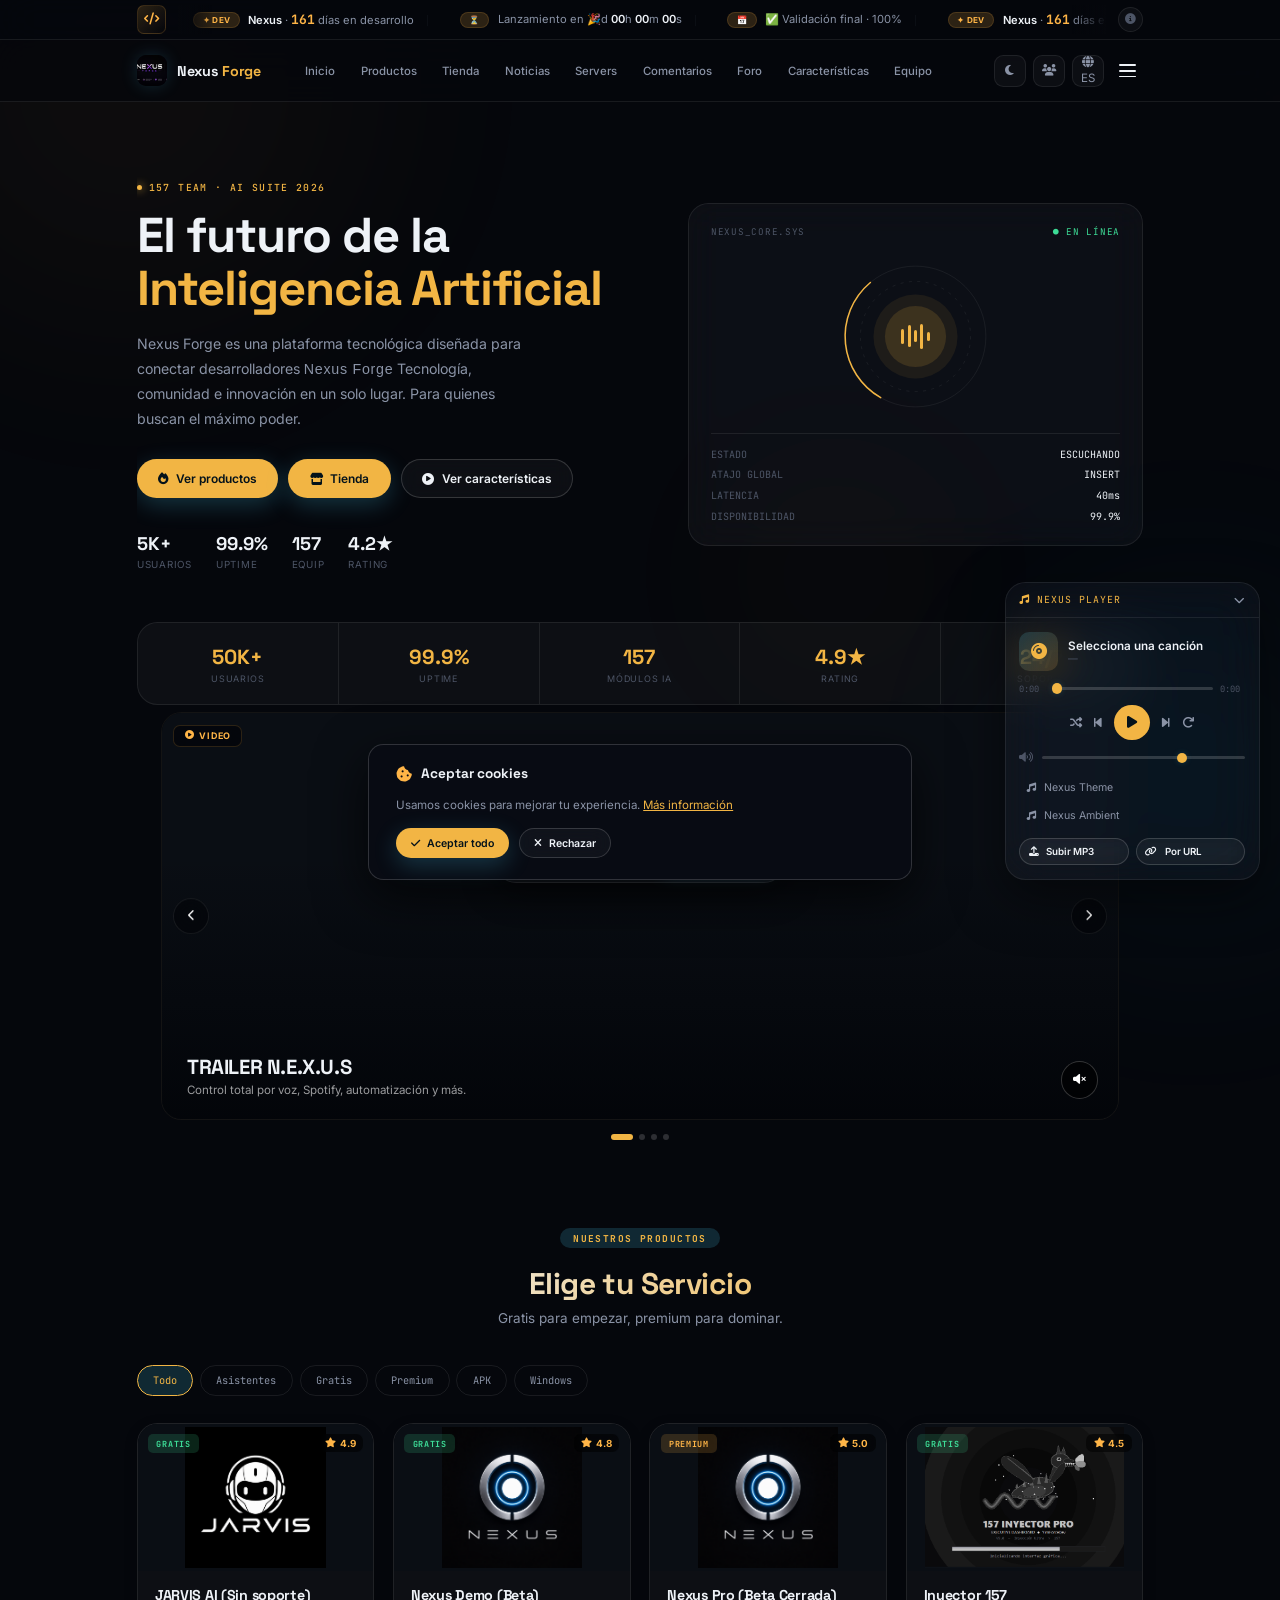
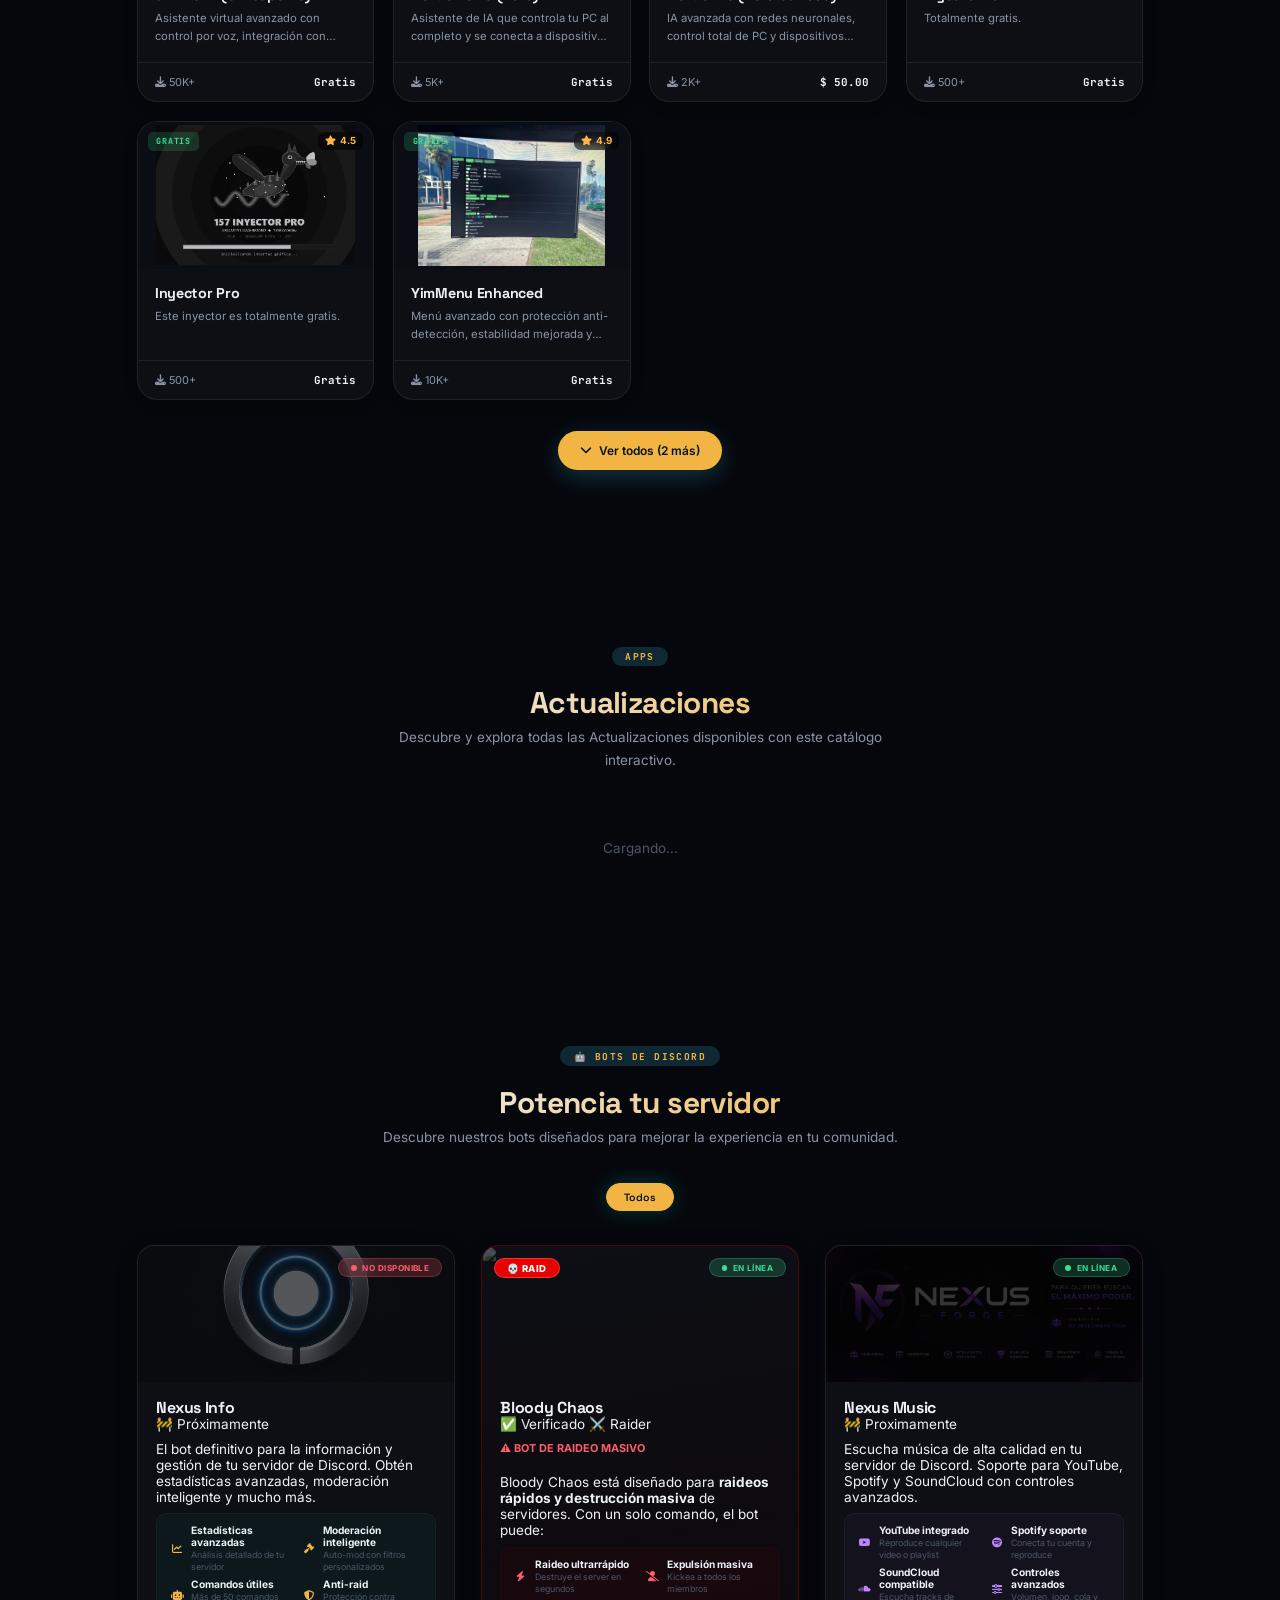
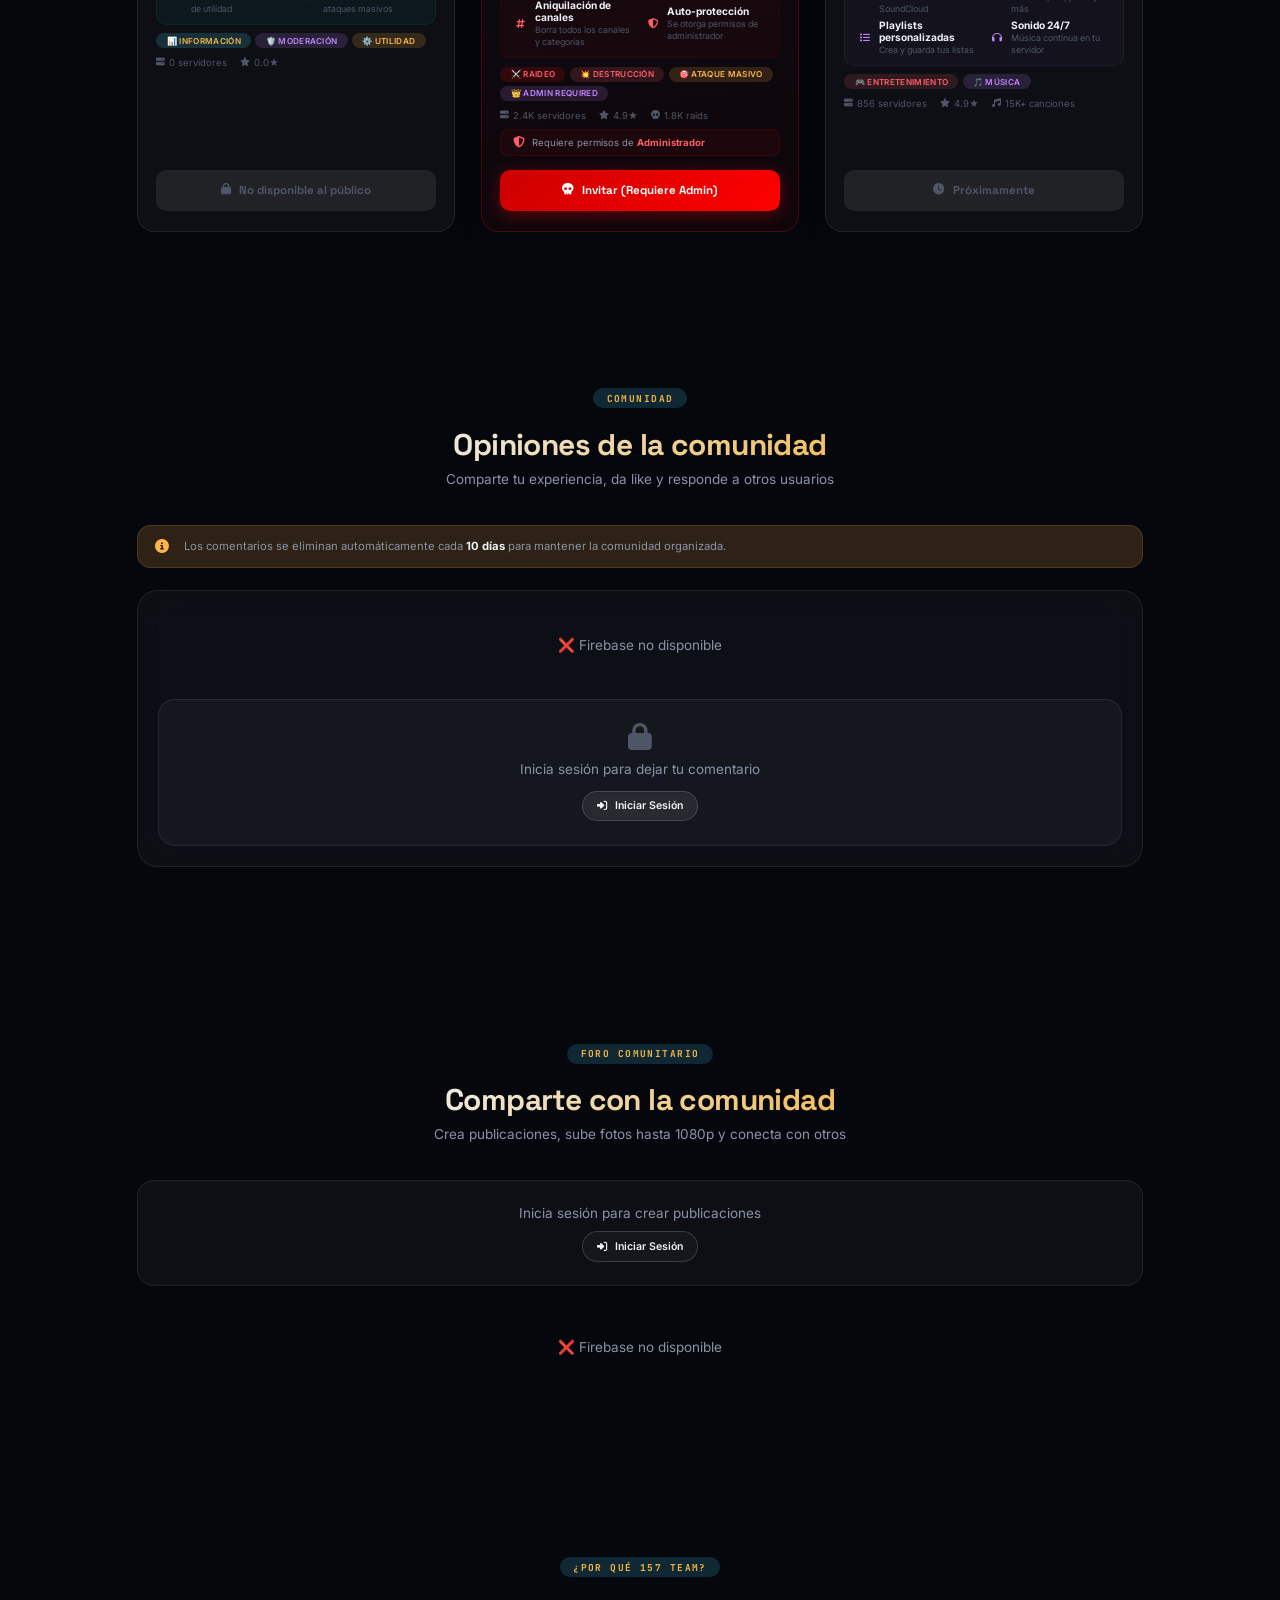
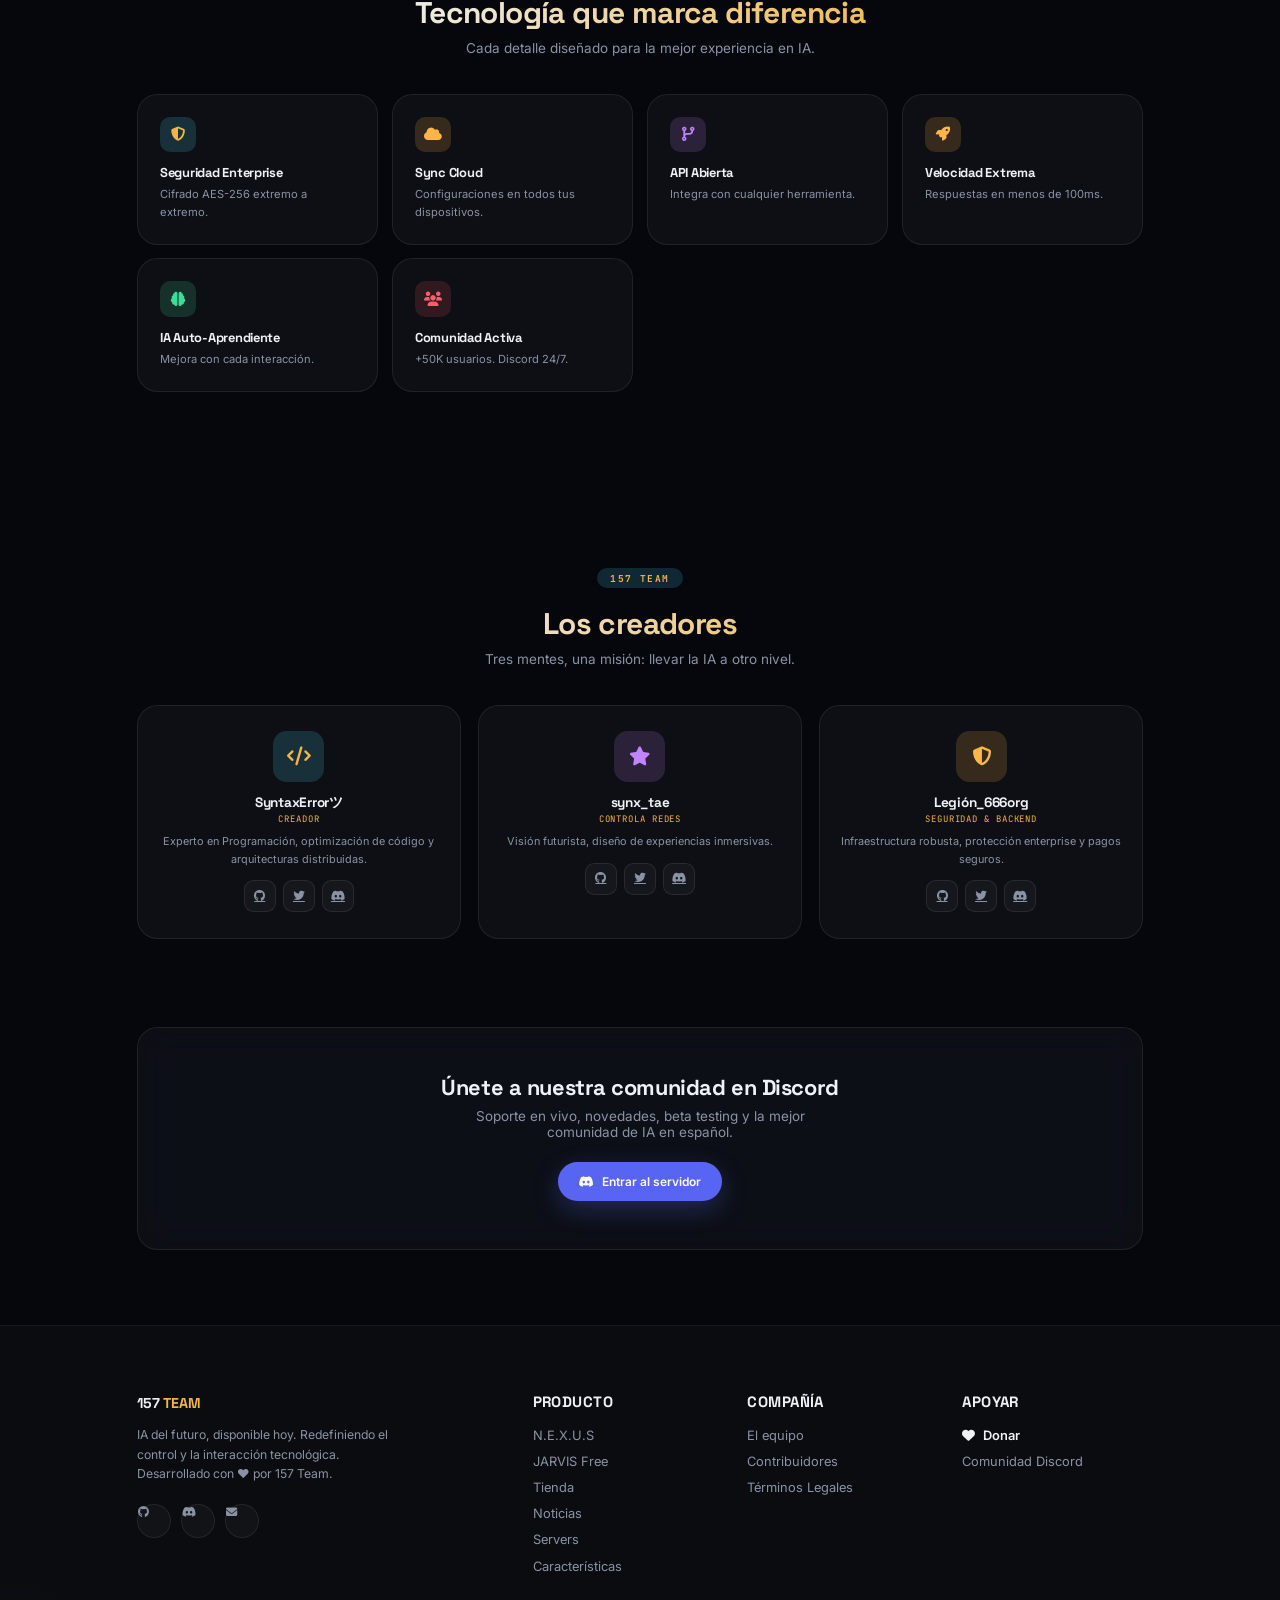
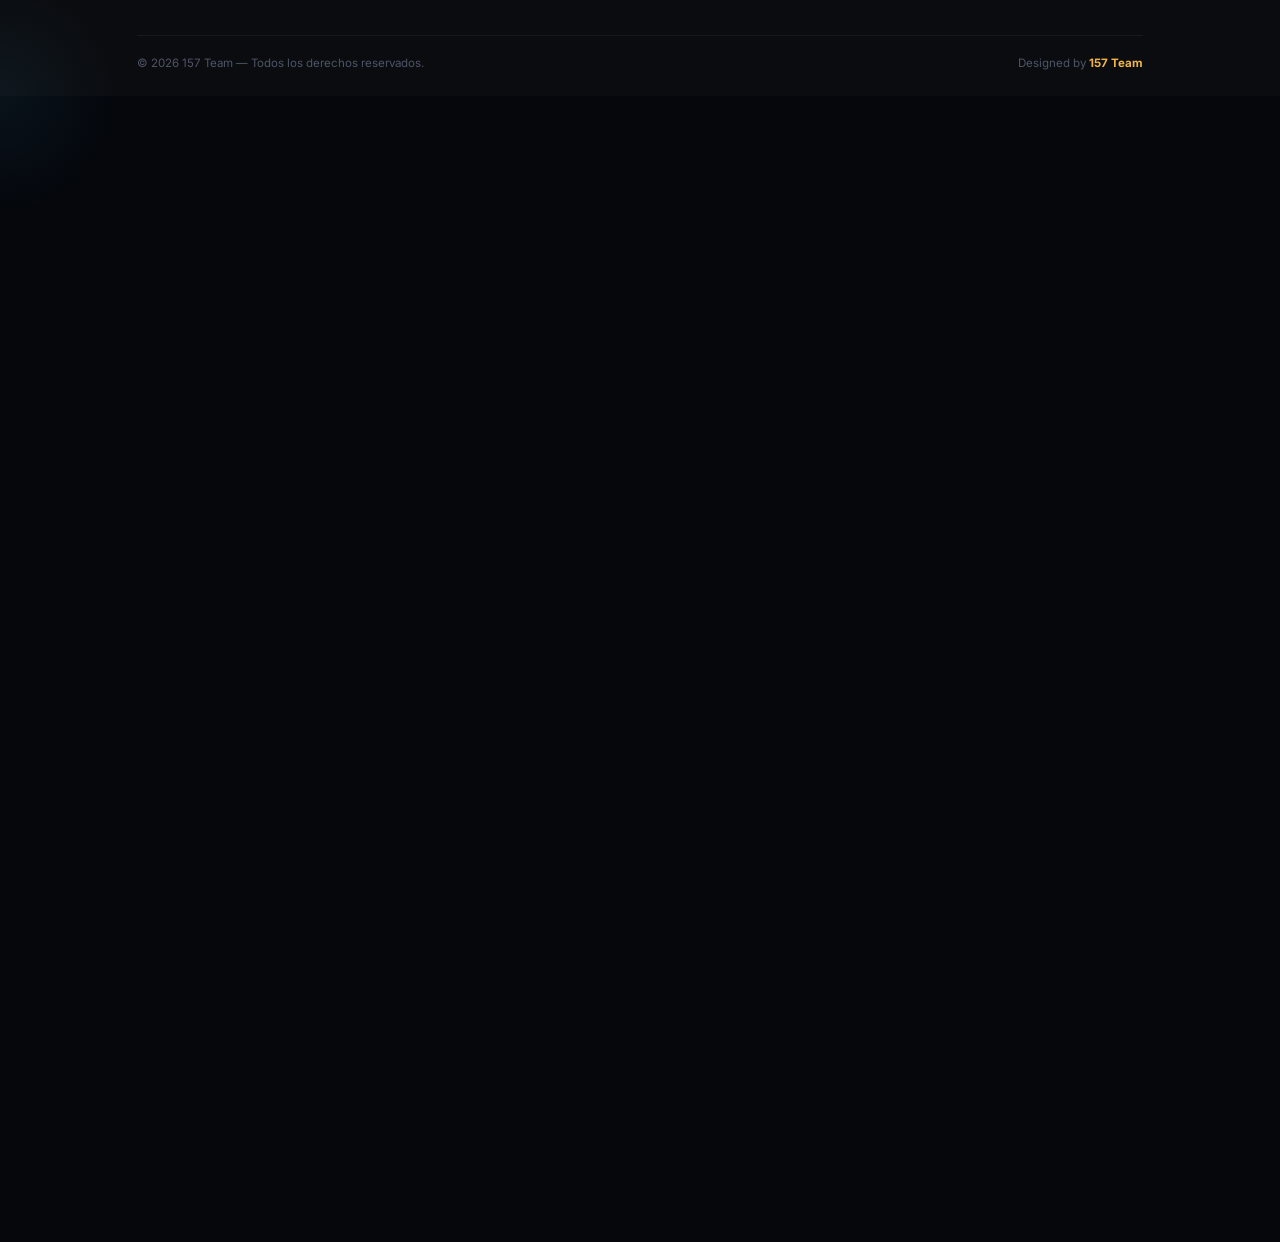
==== index.html @ 71ab5cfd "Update index.html" ====
<!DOCTYPE html>
<html lang="es">
<head>
    <meta charset="UTF-8">
    <meta name="viewport" content="width=device-width, initial-scale=1.0">
    <title>Nexus Forge | AI Suite</title>


    <meta name="description" content="Explora Proyect Nexus, la plataforma definitiva con herramientas premium de Inteligencia Artificial. Únete a nuestra comunidad y descarga los mejores recursos.">
    <meta name="theme-color" content="#F2B544">
    <meta name="robots" content="index, follow">
    <link rel="canonical" href="https://proyect-nexus.vercel.app/">


    <meta property="og:type" content="website">
    <meta property="og:url" content="https://nexus-forges.vercel.app/" />
    <meta property="og:site_name" content="Nexus Forge" />
    <meta property="og:title" content="Nexus Forge | Ecosistema Digital para Creadores e Innovadores" />
    <meta property="og:description" content="Comparte y vende proyectos, descubre herramientas, promociona tu servidor de Discord, interactúa con la comunidad y usa IA en un solo lugar." />
    <meta property="og:locale" content="es_ES" />

    
    <meta property="og:image" content="https://proyect-nexus.vercel.app/assets/vvv.png">
    <meta property="og:image:secure_url" content="https://proyect-nexus.vercel.app/assets/vvv.png">
    <meta property="og:image:type" content="image/png">
    <meta property="og:image:width" content="1774">
    <meta property="og:image:height" content="887">
    <meta property="og:image:alt" content="Proyect Nexus - Premium AI Suite">


    <meta name="twitter:card" content="summary_large_image">
    <meta name="twitter:site" content="@ProyectNexus">
    <meta name="twitter:title" content="Proyect Nexus | Premium AI Suite">
    <meta name="twitter:description" content="Descubre herramientas exclusivas de IA, únete al foro comunitario y descarga contenido premium.">
    <meta name="twitter:image" content="https://proyect-nexus.vercel.app/assets/vvv.png">
    <meta name="twitter:image:alt" content="Proyect Nexus - Premium AI Suite">

    <link rel="icon" type="image/x-icon" href="/assets/ico.ico">
    <link rel="apple-touch-icon" href="/assets/ico.ico">


    <link rel="preconnect" href="https://fonts.googleapis.com">
    <link rel="preconnect" href="https://fonts.gstatic.com" crossorigin>
    <link href="https://fonts.googleapis.com/css2?family=Space+Grotesk:wght@500;600;700&family=Inter:wght@400;500;600;700&family=JetBrains+Mono:wght@400;500;700&display=swap" rel="stylesheet">
    <link rel="stylesheet" href="https://cdnjs.cloudflare.com/ajax/libs/font-awesome/6.5.0/css/all.min.css">
    <link rel="stylesheet" href="css/style.css?v=2">
    <link rel="stylesheet" href="css/username-effects.css">
    <script type="module" src="js/firebase-init.js?v=3"></script>
    <script src="js/script.js?v=3"></script>
    <script src="js/i18n.js?v=3"></script>
</head> 
<body>
    <div id="google_translate_element" style="display:none;"></div>

    
    <div id="loader">
        <div class="loader-glass"></div>
        <div class="loader-container" style="display:flex;flex-direction:column;align-items:center;justify-content:center;gap:36px;position:relative;z-index:2;">
            
            <!-- Core Rings -->
            <div class="nexus-core">
                <div class="nexus-ring n-ring-1"></div>
                <div class="nexus-ring n-ring-2"></div>
                <div class="nexus-ring n-ring-3"></div>
                <div class="nexus-logo"><i class="fas fa-bolt"></i></div>
            </div>
            
            <div class="nexus-text">
                INICIANDO SISTEMA
                <span class="loader-dot">.</span>
                <span class="loader-dot">.</span>
                <span class="loader-dot">.</span>
            </div>
            
            <div class="nexus-progress-wrap">
                <div class="nexus-progress-bar" id="loaderProgressBar"></div>
                <div class="nexus-progress-glow" id="loaderProgressGlow"></div>
            </div>
            <div class="nexus-percent" id="loaderPercent">0%</div>
        </div>
    </div>

    
    <div id="particles"></div>

    
    <div class="blob b1"></div>
    <div class="blob b2"></div>
    <div class="blob b3"></div>

   
    <div id="alertBanner" class="alert-banner">
        <div class="alert-content">
            <div class="alert-icon"><i class="fas fa-code"></i></div>
            <div class="alert-ticker-wrap">
                <div class="alert-ticker" id="alertTicker">
                    <span class="ticker-item"><span class="ticker-badge">✦ DEV</span><span class="ticker-text"><strong>Nexus</strong> · <strong id="alertCountdown">0</strong> días en desarrollo</span><span class="ticker-divider">|</span></span>
                    <span class="ticker-item"><span class="ticker-badge">⏳</span><span class="ticker-text">Lanzamiento en <strong id="alertCountdownDays">0</strong>d <strong id="alertCountdownHours">00</strong>h <strong id="alertCountdownMins">00</strong>m <strong id="alertCountdownSecs">00</strong>s</span><span class="ticker-divider">|</span></span>
                    <span class="ticker-item"><span class="ticker-badge">📅</span><span class="ticker-text"><span id="alertStatus">Optimización</span> · <span id="alertProgressText">87%</span></span><span class="ticker-divider">|</span></span>
                    <!-- Duplicado -->
                    <span class="ticker-item"><span class="ticker-badge">✦ DEV</span><span class="ticker-text"><strong>Nexus</strong> · <strong id="alertCountdown2">10</strong> días en desarrollo</span><span class="ticker-divider">|</span></span>
                    <span class="ticker-item"><span class="ticker-badge">⏳</span><span class="ticker-text">Lanzamiento en <strong id="alertCountdownDays2">0</strong>d <strong id="alertCountdownHours2">00</strong>h <strong id="alertCountdownMins2">00</strong>m <strong id="alertCountdownSecs2">00</strong>s</span><span class="ticker-divider">|</span></span>
                    <span class="ticker-item"><span class="ticker-badge">📅</span><span class="ticker-text"><span id="alertStatus2">Optimización</span> · <span id="alertProgressText2">87%</span></span><span class="ticker-divider">|</span></span>
                </div>
            </div>
            <button class="alert-info-btn" id="alertInfoBtn"><i class="fas fa-info-circle"></i></button>
        </div>
    </div>

    <div class="overlay" id="infoModal">
        <div class="modal info-modal">
            <button class="modal-x" onclick="closeOverlay('infoModal')"><i class="fas fa-times"></i></button>
            <div class="info-modal-header">
                <div class="info-modal-icon"><i class="fas fa-code"></i></div>
                <h2>NEXUS · Cuenta Regresiva</h2>
                <p>Lanzamiento programado para el <strong>31 de Agosto 2026</strong></p>
            </div>
            <div class="info-modal-body">
                <div class="info-card">
                    <div class="info-card-header"><span class="info-card-icon"><i class="fas fa-clock"></i></span><span class="info-card-title">Tiempo restante</span></div>
                    <div class="info-card-content">
                        <div class="countdown-big">
                            <div class="countdown-unit"><span class="countdown-number" id="modalDays">0</span><span class="countdown-label">Días</span></div>
                            <div class="countdown-unit"><span class="countdown-number" id="modalHours">00</span><span class="countdown-label">Horas</span></div>
                            <div class="countdown-unit"><span class="countdown-number" id="modalMins">00</span><span class="countdown-label">Minutos</span></div>
                            <div class="countdown-unit"><span class="countdown-number" id="modalSecs">00</span><span class="countdown-label">Segundos</span></div>
                        </div>
                        <div style="text-align:center;margin-top:8px;font-size:.72rem;color:var(--text-faint);"><i class="fas fa-calendar-alt"></i> 27 Junio → 31 Agosto 2026</div>
                    </div>
                </div>
                <div class="info-card">
                    <div class="info-card-header"><span class="info-card-icon"><i class="fas fa-chart-line"></i></span><span class="info-card-title">Progreso general</span></div>
                    <div class="info-card-content">
                        <div class="progress-container"><div class="progress-bar-track"><div class="progress-bar-fill" id="infoProgressFill" style="width:0%"></div></div><div class="progress-stats"><span id="infoProgressText">0%</span><span id="infoDaysText">0 días</span></div></div>
                        <div class="progress-phases"><span class="phase-done"><span class="phase-dot"></span> Planificación</span><span class="phase-done"><span class="phase-dot"></span> Desarrollo</span><span class="phase-active"><span class="phase-dot"></span> Optimización</span><span class="phase-pending"><span class="phase-dot"></span> Lanzamiento</span></div>
                    </div>
                </div>
                <div class="info-card">
                    <div class="info-card-header"><span class="info-card-icon"><i class="fas fa-calendar-alt"></i></span><span class="info-card-title">Fechas clave</span></div>
                    <div class="info-card-content">
                        <div style="display:grid;grid-template-columns:1fr 1fr;gap:8px;font-size:.82rem;color:var(--text-dim);">
                            <div><strong style="color:var(--text);">Inicio:</strong> 27 Jun 2026</div>
                            <div><strong style="color:var(--text);">Lanzamiento:</strong> 31 Ago 2026</div>
                            <div><strong style="color:var(--text);">Duración:</strong> <span id="infoTotalDays">65</span> días</div>
                            <div><strong style="color:var(--text);">Estado:</strong> <span style="color:var(--success);">● Activo</span></div>
                        </div>
                    </div>
                </div>
            </div>
            <div class="info-modal-footer">
                <button class="btn btn-solid btn-block" onclick="closeOverlay('infoModal')"><i class="fas fa-check"></i> Entendido</button>
            </div>
        </div>
    </div>

    
    <div class="overlay" id="deleteConfirmOverlay">
        <div class="modal" style="max-width:400px">
            <button class="modal-x" onclick="closeOverlay('deleteConfirmOverlay')"><i class="fas fa-times"></i></button>
            <div style="text-align:center;padding:8px 0 4px">
                <div id="deleteConfirmIcon" style="width:72px;height:72px;border-radius:50%;background:var(--danger-dim);border:1px solid rgba(255,93,106,.2);display:grid;place-items:center;margin:0 auto 18px;font-size:1.8rem;color:var(--danger);animation:pulseRed 2s ease-in-out infinite"><i class="fas fa-trash-alt"></i></div>
                <h3 style="font-family:var(--font-display);font-size:1.25rem;font-weight:700;margin-bottom:8px" id="deleteConfirmTitle">¿Eliminar?</h3>
                <p style="color:var(--text-dim);font-size:.875rem;line-height:1.65;margin-bottom:8px" id="deleteConfirmSubtitle">Esta acción no se puede deshacer.</p>
                <div id="deleteConfirmPreview" style="display:none;background:var(--panel);border:1px solid var(--border);border-radius:12px;padding:12px 16px;margin:0 0 20px;font-size:.82rem;color:var(--text-dim);text-align:left;max-height:72px;overflow:hidden;text-overflow:ellipsis"></div>
                <div style="display:flex;gap:10px;justify-content:center;margin-top:20px">
                    <button onclick="closeOverlay('deleteConfirmOverlay')" class="btn btn-ghost btn-sm"><i class="fas fa-times"></i> Cancelar</button>
                    <button id="deleteConfirmBtn" class="btn btn-danger btn-sm"><i class="fas fa-trash-alt"></i> Eliminar</button>
                </div>
            </div>
        </div>
    </div>

    
    <div id="cookieBanner" style="position:fixed;bottom:24px;left:50%;transform:translateX(-50%);z-index:99998;background:var(--bg-2);backdrop-filter:blur(24px);-webkit-backdrop-filter:blur(24px);border:1px solid var(--border-strong);border-radius:18px;padding:24px 32px;max-width:640px;width:calc(100% - 48px);box-shadow:0 20px 60px rgba(0,0,0,.7);display:flex;flex-direction:column;gap:16px;transition:transform .5s cubic-bezier(.34,1.56,.64,1),opacity .5s ease;display:none;">
        <div style="font-family:var(--font-display);font-size:1rem;font-weight:700;display:flex;align-items:center;gap:10px;color:var(--text);">
            <i class="fas fa-cookie-bite" style="color:var(--amber);font-size:1.2rem;"></i> Aceptar cookies
        </div>
        <div style="font-size:.85rem;color:var(--text-dim);line-height:1.6;">
            Usamos cookies para mejorar tu experiencia. <a href="#" onclick="document.getElementById('termsOverlay').classList.add('open');return false;" style="color:var(--cyan);text-decoration:underline;">Más información</a>
        </div>
        <div style="display:flex;gap:12px;flex-wrap:wrap;">
            <button class="btn btn-solid btn-sm" id="cookieAccept"><i class="fas fa-check"></i> Aceptar todo</button>
            <button class="btn btn-ghost btn-sm" id="cookieReject"><i class="fas fa-times"></i> Rechazar</button>
        </div>
    </div>

    
    <div id="captchaOverlay" style="position:fixed;inset:0;z-index:99997;background:rgba(0,0,0,.7);backdrop-filter:blur(16px);-webkit-backdrop-filter:blur(16px);display:none;align-items:center;justify-content:center;padding:20px;">
        <div style="background:var(--bg-2);border:1px solid var(--border-strong);border-radius:24px;padding:36px 40px;max-width:400px;width:100%;text-align:center;box-shadow:0 40px 100px rgba(0,0,0,.6);animation:modalIn .5s cubic-bezier(.34,1.56,.64,1);">
            <div style="font-size:2.8rem;margin-bottom:12px;color:var(--amber);"><i class="fas fa-shield-halved"></i></div>
            <h3 style="font-family:var(--font-display);font-size:1.3rem;font-weight:700;margin-bottom:6px;">Verificación de seguridad</h3>
            <p style="color:var(--text-dim);font-size:.85rem;margin-bottom:20px;line-height:1.6;">Resuelve el captcha para continuar</p>
            <div style="background:var(--bg-3);border:1px solid var(--border);border-radius:14px;padding:16px;font-family:var(--font-mono);font-size:2rem;font-weight:700;letter-spacing:6px;color:var(--text);margin-bottom:16px;user-select:none;position:relative;">
                <span id="captchaText">ABCD12</span>
                <button class="captcha-refresh" id="captchaRefresh" title="Actualizar" style="position:absolute;right:12px;top:50%;transform:translateY(-50%);background:none;border:none;color:var(--text-faint);font-size:1rem;cursor:pointer;transition:color .2s,transform .3s;"><i class="fas fa-sync-alt"></i></button>
            </div>
            <div style="display:flex;gap:10px;margin-bottom:16px;">
                <input type="text" id="captchaInput" placeholder="Ingresa el código" maxlength="6" autocomplete="off" style="flex:1;background:var(--panel);border:1px solid var(--border);border-radius:12px;padding:12px 16px;color:var(--text);font-family:inherit;font-size:.95rem;text-align:center;letter-spacing:4px;outline:none;transition:border-color .2s;">
                <button class="btn btn-solid" id="captchaSubmit"><i class="fas fa-check"></i></button>
            </div>
            <div id="captchaError" style="color:var(--danger);font-size:.8rem;min-height:20px;margin-top:4px;"></div>
            <div id="captchaSuccess" style="color:var(--success);font-size:.8rem;min-height:20px;margin-top:4px;"></div>
        </div>
    </div>

   
    <div class="overlay" id="termsOverlay">
        <div class="modal" style="max-width:600px">
            <button class="modal-x" onclick="document.getElementById('termsOverlay').classList.remove('open')"><i class="fas fa-times"></i></button>
            <h3 style="font-family:var(--font-display);font-size:1.3rem;font-weight:700;margin-bottom:14px;">Términos y Condiciones Legales</h3>
            <div style="font-size:.85rem;color:var(--text-dim);line-height:1.7;max-height:60vh;overflow-y:auto;padding-right:10px;">
                <p style="margin-bottom:10px;"><strong style="color:var(--text);">1. Uso Aceptable y Prohibición de Piratería</strong></p>
                <p style="margin-bottom:14px;">El uso de Nexus está estrictamente regulado. Queda terminantemente prohibida la copia, distribución no autorizada, ingeniería inversa, modificación o intento de piratería de nuestro software.</p>
                <p style="margin-bottom:10px;"><strong style="color:var(--danger);">2. Demandas Legales y Penalizaciones</strong></p>
                <p style="margin-bottom:14px;">Cualquier infracción relacionada con la piratería o distribución ilegal de nuestros productos resultará en acciones legales inmediatas y contundentes.</p>
                <p style="margin-bottom:10px;"><strong style="color:var(--text);">3. Privacidad y Datos</strong></p>
                <p>Tus datos son encriptados y no son compartidos con terceros sin tu consentimiento explícito.</p>
            </div>
        </div>
    </div>

    
    <header id="mainHeader">
        <div class="wrap nav">
            <a href="#" class="logo">
                <div style="display:flex;align-items:center;gap:11px;text-decoration:none;flex-shrink:0;">
                    <img src="assets/vvv.png" alt="Nexus Forge" style="width:36px;height:36px;border-radius:11px;object-fit:cover;box-shadow:0 0 20px var(--cyan-dim);transition:transform .3s,box-shadow .3s;">
                    <span class="logo-name">Nexus <span> Forge</span></span>
                </div>
            </a>
            <nav class="nav-links">
                <a href="#" data-i18n="nav_home">Inicio</a>
                <a href="#products" data-i18n="nav_products">Productos</a>
                <a href="tienda.html">Tienda</a>
                <a href="noticias.html">Noticias</a>
                <a href="Servers.html">Servers</a>
                <a href="#comments" data-i18n="nav_comments">Comentarios</a>
                <a href="#foro" data-i18n="nav_forum">Foro</a>
                <a href="#features" data-i18n="nav_features">Características</a>
                <a href="#team" data-i18n="nav_team">Equipo</a>
            </nav>
            <div class="nav-end">
                <button class="icon-btn" id="themeBtn" title="Tema"><i class="fas fa-moon" id="themeIcon"></i></button>
                <a href="contributors.html" class="icon-btn" title="Contribuidores" style="text-decoration:none;"><i class="fas fa-users"></i></a>
                <div style="position:relative;">
                    <button class="icon-btn" id="langBtn" title="Idioma"><i class="fas fa-globe"></i> <span id="langLabel">ES</span></button>
                    <div id="langDropdown" class="lang-dropdown"></div>
                </div>
                <button class="hamburger" id="hamburger" aria-label="Menú">
                    <span class="hbar"></span>
                    <span class="hbar"></span>
                    <span class="hbar"></span> 
                </button>
            </div>
        </div>
        <div class="mobile-nav-backdrop" id="mobileNavBackdrop"></div>
        <nav class="mobile-nav" id="mobileNav">
            <div style="display:flex; flex-direction:column; gap:12px; padding: 5px 0;">
                <div style="display:flex; gap:10px; align-items:center;">
                    <div class="currency-select-wrap" style="position:relative;flex:1;">
    <button type="button" id="currencyBtn" class="oauth-btn" style="width:100%;padding:8px 12px;font-size:.9rem;font-weight:600;justify-content:space-between;">
        <span id="selectedCurrencyLabel" style="display:flex;align-items:center;gap:8px;">🇺🇸 USD</span>
        <i class="fas fa-chevron-down" style="font-size:.65rem;color:var(--text-faint);"></i>
    </button>

    <!-- select oculto: mantiene compatibilidad con tu script.js actual -->
    <select id="currencySelector" style="display:none;">
        <option value="USD">Dólar (USD)</option>
        <option value="COP">Peso (COP)</option>
        <option value="MXN">Peso (MXN)</option>
        <option value="ARS">Peso (ARS)</option>
        <option value="EUR">Euro (EUR)</option>
        <option value="BRL">Real (BRL)</option>
    </select>

    <div id="currencyDropdown" class="lang-dropdown" style="display:none;width:100%;">
        <div class="currency-option" data-code="USD" data-flag="🇺🇸" data-name="Dólar">🇺🇸 <span>Dólar</span><small>USD</small></div>
        <div class="currency-option" data-code="COP" data-flag="🇨🇴" data-name="Peso Colombiano">🇨🇴 <span>Peso Colombiano</span><small>COP</small></div>
        <div class="currency-option" data-code="MXN" data-flag="🇲🇽" data-name="Peso Mexicano">🇲🇽 <span>Peso Mexicano</span><small>MXN</small></div>
        <div class="currency-option" data-code="ARS" data-flag="🇦🇷" data-name="Peso Argentino">🇦🇷 <span>Peso Argentino</span><small>ARS</small></div>
        <div class="currency-option" data-code="EUR" data-flag="🇪🇺" data-name="Euro">🇪🇺 <span>Euro</span><small>EUR</small></div>
        <div class="currency-option" data-code="BRL" data-flag="🇧🇷" data-name="Real">🇧🇷 <span>Real</span><small>BRL</small></div>
    </div>
</div>
                    <button id="cartBtn" class="btn btn-solid" style="padding:8px 16px; position:relative; background:var(--cyan); color:#04121a;">
                        <i class="fas fa-shopping-cart"></i>
                        <span id="cartCount" style="position:absolute; top:-6px; right:-6px; background:var(--danger); color:#fff; font-size:.65rem; font-weight:700; width:20px; height:20px; border-radius:50%; display:flex; align-items:center; justify-content:center; opacity:0; transition:all .3s;">0</span>
                    </button>
                </div>
                <button class="btn btn-ghost" onclick="document.getElementById('donateOverlay').classList.add('open');document.body.style.overflow='hidden';return false;" style="color:var(--danger); justify-content:center; border:1px solid var(--danger-dim);">
                    <i class="fas fa-heart"></i> Donar al Proyecto
                </button>
            </div>
            
            <div style="border-top:1px solid var(--border); margin:5px 0;" class="mobile-only"></div>
            <div class="mobile-only" style="gap:2px;">
                <a href="#">Inicio</a>
                <a href="#products">Productos</a>
                <a href="tienda.html">Tienda</a>
                <a href="noticias.html">Noticias</a>
                <a href="Servers.html">Servers DC</a>
                <a href="#comments">Comentarios</a>
                <a href="#foro">Foro</a>
                <a href="#features">Características</a>
                <a href="#team">Equipo</a>
            </div>
        </nav>
    </header>

    <main>
        <div class="wrap">
            <!-- HERO -->
            <section class="hero">
                <div class="hero-grid">
                    <div class="rv vis">
                        <span class="eyebrow">157 Team · AI Suite 2026</span>
                        <h1>El futuro de la <em>Inteligencia Artificial</em></h1>
                        <p class="lead">Nexus Forge es una plataforma tecnológica diseñada para conectar desarrolladores <span class="ilum-font">Nexus Forge</span> Tecnología, comunidad e innovación en un solo lugar. Para quienes buscan el máximo poder.</p>
                        <div class="hero-btns">
                            <a href="#products" class="btn btn-solid"><i class="fas fa-fire"></i> Ver productos</a>
                            <a href="tienda.html" class="btn btn-solid"><i class="fas fa-store"></i> Tienda</a>
                            <a href="#features" class="btn btn-ghost"><i class="fas fa-play-circle"></i> Ver características</a>
                        </div>
                        <div class="hero-mini-stats">
                            <div><strong>5K+</strong><span>Usuarios</span></div>
                            <div><strong>99.9%</strong><span>Uptime</span></div>
                            <div><strong>157</strong><span>Equip</span></div>
                            <div><strong>4.2★</strong><span>Rating</span></div>
                        </div>
                    </div>
                    <div class="panel hud rv vis">
                        <div class="hud-top"><span class="mono">NEXUS_CORE.SYS</span><span class="mono ok" style="color:var(--success);">● EN LÍNEA</span></div>
                        <div class="hud-core-wrap">
                            <div style="position:relative;width:180px;height:180px;">
                                <svg width="180" height="180" viewBox="0 0 200 200" style="position:absolute;inset:0;">
                                    <circle cx="100" cy="100" r="92" fill="none" stroke="var(--border)" stroke-width="1" />
                                    <circle cx="100" cy="100" r="72" fill="none" stroke="var(--border)" stroke-width="1" stroke-dasharray="4 7" />
                                    <circle cx="100" cy="100" r="92" fill="none" stroke="var(--cyan)" stroke-width="2" stroke-dasharray="90 400" stroke-linecap="round">
                                        <animateTransform attributeName="transform" type="rotate" from="0 100 100" to="360 100 100" dur="6s" repeatCount="indefinite" />
                                    </circle>
                                    <circle cx="100" cy="100" r="55" fill="var(--cyan)" opacity="0.08" />
                                    <circle cx="100" cy="100" r="40" fill="var(--cyan)" opacity="0.14" />
                                </svg>
                                <div style="position:absolute;inset:0;display:flex;align-items:center;justify-content:center;gap:4px;">
                                    <span style="display:block;width:3.5px;border-radius:2px;background:var(--cyan);height:18px;animation:orbBar 0.9s ease-in-out infinite;"></span>
                                    <span style="display:block;width:3.5px;border-radius:2px;background:var(--cyan);height:26px;animation:orbBar 1.02s ease-in-out infinite;animation-delay:0.08s;"></span>
                                    <span style="display:block;width:3.5px;border-radius:2px;background:var(--cyan);height:14px;animation:orbBar 1.14s ease-in-out infinite;animation-delay:0.16s;"></span>
                                    <span style="display:block;width:3.5px;border-radius:2px;background:var(--cyan);height:30px;animation:orbBar 1.26s ease-in-out infinite;animation-delay:0.24s;"></span>
                                    <span style="display:block;width:3.5px;border-radius:2px;background:var(--cyan);height:10px;animation:orbBar 0.98s ease-in-out infinite;animation-delay:0.32s;"></span>
                                </div>
                                <style>
                                    @keyframes orbBar {
                                        0%,
                                        100% {
                                            transform: scaleY(.4);
                                        }
                                        50% {
                                            transform: scaleY(1.15);
                                        }
                                    }
                                </style>
                            </div>
                        </div>
                        <div class="hud-readout">
                            <div class="hud-line"><span>ESTADO</span><span class="ok">ESCUCHANDO</span></div>
                            <div class="hud-line"><span>ATAJO GLOBAL</span><span>INSERT</span></div>
                            <div class="hud-line"><span>LATENCIA</span><span id="hudLatency">42ms</span></div>
                            <div class="hud-line"><span>DISPONIBILIDAD</span><span>99.9%</span></div>
                        </div>
                    </div>
                </div>
            </section>

           
            <div class="statbar rv">
                <div class="stat"><div class="stat-n">50K+</div><div class="stat-l">Usuarios</div></div>
                <div class="stat"><div class="stat-n">99.9%</div><div class="stat-l">Uptime</div></div>
                <div class="stat"><div class="stat-n">157</div><div class="stat-l">Módulos IA</div></div>
                <div class="stat"><div class="stat-n">4.9★</div><div class="stat-l">Rating</div></div>
                <div class="stat"><div class="stat-n">24/7</div><div class="stat-l">Soporte</div></div>
            </div>

            
            <div class="wrap" style="margin-top:8px;">
                <div class="carousel rv vis" id="carousel">
                    <div class="carousel-track" id="carouselTrack">
                        
                    </div>
                    <button class="carousel-arrow left" id="prevSlide" aria-label="Anterior"><i class="fas fa-chevron-left"></i></button>
                    <button class="carousel-arrow right" id="nextSlide" aria-label="Siguiente"><i class="fas fa-chevron-right"></i></button>
                </div>
                <div class="carousel-dots" id="carouselDots"></div>
            </div>

            
            <section id="products" style="scroll-margin-top:80px;padding:104px 0;">
                <div class="section-head rv vis">
                    <span class="eyebrow">Nuestros Productos</span>
                    <h2>Elige tu Servicio</h2>
                    <p>Gratis para empezar, premium para dominar.</p>
                </div>
                <div class="cat-tabs">
                    <button class="cat-tab active" data-cat="all">Todo</button>
                    <button class="cat-tab" data-cat="asistentes">Asistentes</button>
                    <button class="cat-tab" data-cat="free">Gratis</button>
                    <button class="cat-tab" data-cat="premium">Premium</button>
                    <button class="cat-tab" data-cat="apk">APK</button>
                    <button class="cat-tab" data-cat="windows">Windows</button>
                </div>
                <div class="prod-grid" id="productsGrid"></div>
                <div id="productsShowMoreWrap" style="display:flex;justify-content:center;margin-top:36px;"></div>
            </section>

            <!-- SECCION DE APPS -->
            <section id="apps-section" style="scroll-margin-top:80px;padding:104px 0;">
                <div class="section-head rv vis">
                    <span class="eyebrow">APPS</span>
                    <h2>Actualizaciones</h2>
                    <p>Descubre y explora todas las Actualizaciones disponibles con este catálogo interactivo.</p>
                </div>
                
                <div class="book-container" id="appsBookContainer">
                    <div id="appsBookEmpty" style="text-align:center;color:var(--text-faint);padding:40px;">Cargando...</div>
                    <div class="book-slider" id="appsBookSlider" style="display:none;">
                        <!-- JS injected cards -->
                    </div>
                    <div class="book-controls" id="appsBookControls" style="display:none; justify-content:center; gap:20px; margin-top:30px;">
                        <button class="btn btn-ghost" id="appPrevBtn" onclick="prevAppPage()"><i class="fas fa-chevron-left"></i> Anterior</button>
                        <span id="appPageIndicator" style="display:flex;align-items:center;font-weight:bold;font-family:var(--font-mono);">1 / 1</span>
                        <button class="btn btn-ghost" id="appNextBtn" onclick="nextAppPage()">Siguiente <i class="fas fa-chevron-right"></i></button>
                    </div>
                </div>
            </section>

            <!-- ============================================================
     SECCIÓN: BOTS DE DISCORD - BOTONES ALINEADOS
     ============================================================ -->
<section id="discord-bots" style="scroll-margin-top:80px;padding:80px 0;">
    
    <!-- Encabezado -->
    <div class="section-head rv vis">
        <span class="eyebrow">🤖 BOTS DE DISCORD</span>
        <h2>Potencia tu servidor</h2>
        <p>Descubre nuestros bots diseñados para mejorar la experiencia en tu comunidad.</p>
    </div>

    <!-- Filtros -->
    <div class="bot-filters">
        <button class="filter-btn active" data-filter="all">Todos</button>
    </div>

    <!-- Grid de bots -->
    <div class="bots-grid">

        <!-- ==========================================================
             BOT 1: NEXUS INFO (MODERACIÓN/UTILIDAD)
             ========================================================== -->
        <div class="bot-card" data-category="utilidad,moderacion">
            
            <!-- BANNER CON IMAGEN LOCAL -->
<!-- Banner -->
<div class="bot-banner" style="position:relative; overflow:hidden;">
    <!-- GIF DE FONDO -->
    <img src="assets/Bts/a.png" 
         style="position:absolute; top:0; left:0; width:100%; height:100%; object-fit:cover; opacity:0.3; z-index:0;">
    
    <!-- Contenido encima -->
    <div style="position:relative; z-index:1; display:flex; flex-direction:column; align-items:center; justify-content:center; min-height:120px; gap:10px;">
    
        
        <!-- Badge de estado -->
        <div class="bot-status-badge offline">
            <span class="dot"></span> NO DISPONIBLE
        </div>
    </div>
</div>

            <!-- Contenido -->
            <div class="bot-body">
                <div class="bot-head">
                    <h3 class="bot-name">Nexus Info</h3>
                    <span class="badge badge-soon">🚧 Próximamente</span>
                </div>

                <p class="bot-desc">
                    El bot definitivo para la información y gestión de tu servidor de Discord. 
                    Obtén estadísticas avanzadas, moderación inteligente y mucho más.
                </p>

                <!-- Features en grid -->
                <div class="bot-features-grid">
                    <div class="bf-item">
                        <i class="fas fa-chart-line"></i>
                        <div>
                            <strong>Estadísticas avanzadas</strong>
                            <span>Análisis detallado de tu servidor</span>
                        </div>
                    </div>
                    <div class="bf-item">
                        <i class="fas fa-gavel"></i>
                        <div>
                            <strong>Moderación inteligente</strong>
                            <span>Auto-mod con filtros personalizados</span>
                        </div>
                    </div>
                    <div class="bf-item">
                        <i class="fas fa-robot"></i>
                        <div>
                            <strong>Comandos útiles</strong>
                            <span>Más de 50 comandos de utilidad</span>
                        </div>
                    </div>
                    <div class="bf-item">
                        <i class="fas fa-shield-halved"></i>
                        <div>
                            <strong>Anti-raid</strong>
                            <span>Protección contra ataques masivos</span>
                        </div>
                    </div>
                </div>

                <div class="bot-tags">
                    <span class="tag tag-info">📊 Información</span>
                    <span class="tag tag-mod">🛡️ Moderación</span>
                    <span class="tag tag-util">⚙️ Utilidad</span>
                </div>

                <div class="bot-stats">
                    <span><i class="fas fa-server"></i> 0 servidores</span>
                    <span><i class="fas fa-star"></i> 0.0★</span>
                </div>

                <!-- BOTÓN ALINEADO -->
                <div class="bot-btn-wrapper">
                    <button class="btn-disabled" disabled>
                        <i class="fas fa-lock"></i> No disponible al público
                    </button>
                </div>
            </div>
        </div>

        <!-- ==========================================================
             BOT 2: BLOODY CHAOS (RAIDEO - ADMIN REQUERIDO)
             ========================================================== -->
        <div class="bot-card card-raid" data-category="raideo,entretenimiento">
            
            <!-- Banner con efecto de peligro -->
<div class="bot-banner raid-banner" style="position:relative; overflow:hidden;">
    <!-- GIF DE FONDO -->
    <img src="assets/Bts/gif-pr0.gif" 
         style="position:absolute; top:0; left:0; width:100%; height:100%; object-fit:cover; opacity:0.3; z-index:0;">
    
    <!-- Contenido encima del GIF -->
    <div style="position:relative; z-index:1;">
        <div class="bot-status-badge online">
            <span class="dot"></span> EN LÍNEA
        </div>
        <div class="raid-badge-top">💀 RAID</div>
    </div>
</div>

            <!-- Contenido -->
            <div class="bot-body">
                <div class="bot-head">
                    <h3 class="bot-name raid-name">Bloody Chaos</h3>
                    <span class="badge badge-verified">✅ Verificado</span>
                    <span class="badge badge-danger">⚔️ Raider</span>
                </div>

                <p class="bot-desc raid-desc">
                    <span class="alert-text">⚠️ BOT DE RAIDEO MASIVO</span><br>
                    Bloody Chaos está diseñado para <strong>raideos rápidos y destrucción masiva</strong> de servidores. 
                    Con un solo comando, el bot puede:
                </p>

                <!-- Features en grid -->
                <div class="raid-features">
                    <div class="rf-item">
                        <i class="fas fa-bolt"></i>
                        <div>
                            <strong>Raideo ultrarrápido</strong>
                            <span>Destruye el server en segundos</span>
                        </div>
                    </div>
                    <div class="rf-item">
                        <i class="fas fa-user-slash"></i>
                        <div>
                            <strong>Expulsión masiva</strong>
                            <span>Kickea a todos los miembros</span>
                        </div>
                    </div>
                    <div class="rf-item">
                        <i class="fas fa-hashtag"></i>
                        <div>
                            <strong>Aniquilación de canales</strong>
                            <span>Borra todos los canales y categorías</span>
                        </div>
                    </div>
                    <div class="rf-item">
                        <i class="fas fa-shield-halved"></i>
                        <div>
                            <strong>Auto-protección</strong>
                            <span>Se otorga permisos de administrador</span>
                        </div>
                    </div>
                </div>

                <div class="bot-tags">
                    <span class="tag tag-raid">⚔️ Raideo</span>
                    <span class="tag tag-dest">💥 Destrucción</span>
                    <span class="tag tag-attack">🎯 Ataque masivo</span>
                    <span class="tag tag-admin">👑 Admin required</span>
                </div>

                <div class="bot-stats">
                    <span><i class="fas fa-server"></i> 2.4K servidores</span>
                    <span><i class="fas fa-star"></i> 4.9★</span>
                    <span><i class="fas fa-skull"></i> 1.8K raids</span>
                </div>

                <!-- Aviso de permisos -->
                <div class="permission-warning">
                    <i class="fas fa-shield-halved"></i>
                    <span>Requiere permisos de <strong>Administrador</strong></span>
                </div>

                <!-- BOTÓN ALINEADO -->
                <div class="bot-btn-wrapper">
                    <a href="https://discord.com/oauth2/authorize?client_id=1530759638075576472&permissions=8&scope=bot" 
                       target="_blank" 
                       class="btn-raid">
                        <i class="fas fa-skull"></i> Invitar (Requiere Admin)
                    </a>
                </div>
            </div>
        </div>

        <!-- ==========================================================
             BOT 3: NEXUS MUSIC (ENTRETENIMIENTO - MÚSICA)
             ========================================================== -->
        <div class="bot-card" data-category="entretenimiento">
            
            <!-- Banner -->
<div class="bot-banner" style="position:relative; overflow:hidden; background:#0a0a0a;">
    <!-- GIF DE FONDO -->
    <img src="assets/vvv.png" 
         style="position:absolute; top:0; left:0; width:100%; height:100%; object-fit:cover; opacity:0.4; z-index:0;">
    
    <!-- Overlay oscuro -->
    <div style="position:absolute; top:0; left:0; width:100%; height:100%; background:rgba(0,0,0,0.5); z-index:1;"></div>
    
    <!-- Contenido -->
    <div style="position:relative; z-index:2;">
        <div class="bot-status-badge online">
            <span class="dot"></span> EN LÍNEA
        </div>
    </div>
</div>

            <!-- Contenido -->
            <div class="bot-body">
                <div class="bot-head">
                    <h3 class="bot-name">Nexus Music</h3>
                    <span class="badge badge-popular">🚧 Proximamente</span>
                </div>

                <p class="bot-desc">
                    Escucha música de alta calidad en tu servidor de Discord. Soporte para 
                    YouTube, Spotify y SoundCloud con controles avanzados.
                </p>

                <!-- Features en grid -->
                <div class="music-features">
                    <div class="mf-item">
                        <i class="fab fa-youtube"></i>
                        <div>
                            <strong>YouTube integrado</strong>
                            <span>Reproduce cualquier video o playlist</span>
                        </div>
                    </div>
                    <div class="mf-item">
                        <i class="fab fa-spotify"></i>
                        <div>
                            <strong>Spotify soporte</strong>
                            <span>Conecta tu cuenta y reproduce</span>
                        </div>
                    </div>
                    <div class="mf-item">
                        <i class="fab fa-soundcloud"></i>
                        <div>
                            <strong>SoundCloud compatible</strong>
                            <span>Escucha tracks de SoundCloud</span>
                        </div>
                    </div>
                    <div class="mf-item">
                        <i class="fas fa-sliders-h"></i>
                        <div>
                            <strong>Controles avanzados</strong>
                            <span>Volumen, loop, cola y más</span>
                        </div>
                    </div>
                    <div class="mf-item">
                        <i class="fas fa-list"></i>
                        <div>
                            <strong>Playlists personalizadas</strong>
                            <span>Crea y guarda tus listas</span>
                        </div>
                    </div>
                    <div class="mf-item">
                        <i class="fas fa-headphones"></i>
                        <div>
                            <strong>Sonido 24/7</strong>
                            <span>Música continua en tu servidor</span>
                        </div>
                    </div>
                </div>

                <div class="bot-tags">
                    <span class="tag tag-ent">🎮 Entretenimiento</span>
                    <span class="tag tag-music">🎵 Música</span>
                </div>

                <div class="bot-stats">
                    <span><i class="fas fa-server"></i> 856 servidores</span>
                    <span><i class="fas fa-star"></i> 4.9★</span>
                    <span><i class="fas fa-music"></i> 15K+ canciones</span>
                </div>

                <!-- BOTÓN ALINEADO -->
                <div class="bot-btn-wrapper">
                    <button class="btn-disabled" disabled>
                        <i class="fas fa-clock"></i> Próximamente
                    </button>
                </div>
            </div>
        </div>

    </div>
</section>
            <!-- Sección de Comentarios (Original) -->
            <section id="comments" style="scroll-margin-top:80px;padding:104px 0;">
                <div class="section-head rv vis">
                    <span class="eyebrow">COMUNIDAD</span>
                    <h2>Opiniones de la comunidad</h2>
                    <p>Comparte tu experiencia, da like y responde a otros usuarios</p>
                </div>
                <div class="comment-banner">
                    <i class="fas fa-circle-info"></i>
                    <p>Los comentarios se eliminan automáticamente cada <strong>10 días</strong> para mantener la comunidad organizada.</p>
                </div>
                <div class="panel" style="padding:24px;">
                    <div id="commentsList" style="max-height:520px;overflow-y:auto;margin-bottom:24px;">
                        <div style="text-align:center;padding:40px;color:var(--text-dim);"><i class="fas fa-spinner fa-spin"></i> Cargando...</div>
                    </div>
                    <div id="commentForm" style="display:none;">
                        <div class="compose">
                            <div id="userAvatar" style="width:48px;height:48px;border-radius:50%;background:var(--cyan-dim);display:flex;align-items:center;justify-content:center;flex-shrink:0;color:var(--cyan);font-weight:700;font-size:1.1rem;">?</div>
                            <div style="flex:1;">
                                <textarea id="commentInput" rows="3" placeholder="Escribe tu opinión..." style="width:100%;background:var(--bg-2);border:1px solid var(--border);border-radius:16px;padding:12px 16px;color:var(--text);font-family:inherit;resize:vertical;font-size:.88rem;outline:none;transition:border-color .2s;"></textarea>
                                <div style="display:flex;justify-content:flex-end;margin-top:12px;">
                                    <button id="submitCommentBtn" class="btn btn-solid btn-sm"><i class="fas fa-paper-plane"></i> Publicar</button>
                                </div>
                            </div>
                        </div>
                    </div>
                    <div id="loginToComment" style="display:none;text-align:center;padding:28px;background:var(--panel);border:1px solid var(--border);border-radius:20px;">
                        <i class="fas fa-lock" style="font-size:2rem;color:var(--text-faint);margin-bottom:12px;display:block;"></i>
                        <p style="color:var(--text-dim);margin-bottom:16px;">Inicia sesión para dejar tu comentario</p>
                        <button onclick="openAuthModal()" class="btn btn-ghost btn-sm"><i class="fas fa-sign-in-alt"></i> Iniciar Sesión</button>
                    </div>
                </div>
            </section>

           
            <section id="foro" style="scroll-margin-top:80px;padding:104px 0;">
                <div class="section-head rv vis">
                    <span class="eyebrow">FORO COMUNITARIO</span>
                    <h2>Comparte con la comunidad</h2>
                    <p>Crea publicaciones, sube fotos hasta 1080p y conecta con otros</p>
                </div>
                
                <div class="overlay" id="postCreateOverlay">
                    <div class="modal" style="max-width:500px;">
                        <button class="modal-x" onclick="closeOverlay('postCreateOverlay')"><i class="fas fa-times"></i></button>
                        <div class="panel forum-form" style="border:none;background:transparent;padding:10px 0 0 0;">
                            <h4 style="font-family:var(--font-display);font-size:1.2rem;margin-bottom:16px;"><i class="fas fa-plus-circle" style="color:var(--cyan);"></i> Nueva publicación</h4>
                            <input type="text" id="postTitle" class="field" placeholder="Título de la publicación" style="margin-bottom:12px;">
                            <textarea id="postDesc" class="field" rows="4" placeholder="¿Qué quieres compartir?" style="margin-bottom:12px;resize:none;"></textarea>
                            <div style="margin-bottom:8px;font-size:.72rem;font-weight:700;color:var(--text-faint);letter-spacing:.08em;text-transform:uppercase;">Imagen (opcional)</div>
                            <div class="tabbtns">
                                <button class="tabbtn active" id="tabImgUrl" onclick="switchImgTab('url')"><i class="fas fa-link"></i> URL de imagen</button>
                                <button class="tabbtn" id="tabImgFile" onclick="switchImgTab('file')"><i class="fas fa-upload"></i> Subir desde PC</button>
                            </div>
                            <div id="imgUrlSection">
                                <input type="text" id="postImage" class="field" placeholder="https://... (imágenes hasta 1080p)" style="margin-bottom:12px;">
                            </div>
                            <div id="imgFileSection" style="display:none;">
                                <div class="dropzone" id="fileDropArea" style="margin-bottom:12px;">
                                    <input type="file" class="foro-file-input" id="postImageFile" accept="image/jpeg,image/png,image/webp,image/gif" onchange="handleImageFile(this.files[0])">
                                    <i class="fas fa-cloud-upload-alt"></i>
                                    <p style="font-size:.82rem;">Arrastra y suelta tu imagen aquí</p>
                                    <small style="color:var(--text-faint);font-size:.72rem;">JPG, PNG, WEBP — máx. 1080p · hasta 8MB</small>
                                </div>
                            </div>
                            <div class="foro-preview" id="foroPreview" style="width:100%;height:140px;border-radius:10px;overflow:hidden;margin-bottom:12px;display:none;position:relative;">
                                <img id="foroPreviewImg" src="" alt="" style="width:100%;height:100%;object-fit:cover;">
                                <button class="foro-preview-rm" onclick="clearImagePreview()" style="position:absolute;top:6px;right:6px;width:24px;height:24px;border-radius:50%;background:rgba(0,0,0,.7);border:none;color:#fff;cursor:pointer;font-size:.7rem;display:grid;place-items:center;"><i class="fas fa-times"></i></button>
                            </div>
                            <button class="btn btn-solid btn-block" onclick="createNewPost()"><i class="fas fa-paper-plane"></i> Publicar en la comunidad</button>
                        </div>
                    </div>
                </div>

                <div class="overlay" id="postDetailOverlay">
                    <div class="modal" style="max-width:700px; max-height:90vh; overflow-y:auto; overflow-x:hidden;">
                        <button class="modal-x" onclick="closeOverlay('postDetailOverlay')"><i class="fas fa-times"></i></button>
                        <div id="postDetailContent" style="padding:10px 0;">
                            <!-- Dinámico -->
                        </div>
                        <div style="margin-top:20px;border-top:1px solid var(--border);padding-top:20px;">
                            <h4 style="font-family:var(--font-display);font-size:1.1rem;margin-bottom:16px;">Comentarios</h4>
                            <div id="postCommentsList" style="display:flex;flex-direction:column;gap:16px;margin-bottom:20px;"></div>
                            
                            <div style="background:var(--panel-strong);border:1px solid var(--border);border-radius:12px;padding:16px;">
                                <textarea id="postCommentText" class="field" rows="2" placeholder="Escribe un comentario..." style="margin-bottom:10px;resize:none;"></textarea>
                                <div style="display:flex;justify-content:flex-end;">
                                    <button class="btn btn-solid btn-sm" id="postCommentSubmitBtn" onclick="submitPostComment()"><i class="fas fa-paper-plane"></i> Comentar</button>
                                </div>
                            </div>
                        </div>
                    </div>
                </div>

                <div id="loginToPost" style="display:none;text-align:center;padding:28px;background:var(--panel);border:1px solid var(--border);border-radius:20px;margin-bottom:32px;">
                    <p style="color:var(--text-dim);margin-bottom:12px;">Inicia sesión para crear publicaciones</p>
                    <button onclick="openAuthModal()" class="btn btn-ghost btn-sm"><i class="fas fa-sign-in-alt"></i> Iniciar Sesión</button>
                </div>
                <div class="forum-grid" id="foroGrid"></div>
            </section>

         
            <section id="features" style="scroll-margin-top:80px;padding:104px 0;">
                <div class="section-head rv vis">
                    <span class="eyebrow">¿Por qué 157 Team?</span>
                    <h2>Tecnología que marca diferencia</h2>
                    <p>Cada detalle diseñado para la mejor experiencia en IA.</p>
                </div>
                <div class="feat-grid">
                    <div class="feat rv"><div class="feat-ico" style="background:var(--cyan-dim);color:var(--cyan);"><i class="fas fa-shield-alt"></i></div><h3>Seguridad Enterprise</h3><p>Cifrado AES-256 extremo a extremo.</p></div>
                    <div class="feat rv d1"><div class="feat-ico" style="background:var(--amber-dim);color:var(--amber);"><i class="fas fa-cloud"></i></div><h3>Sync Cloud</h3><p>Configuraciones en todos tus dispositivos.</p></div>
                    <div class="feat rv d2"><div class="feat-ico" style="background:rgba(192,132,252,.16);color:#c084fc;"><i class="fas fa-code-branch"></i></div><h3>API Abierta</h3><p>Integra con cualquier herramienta.</p></div>
                    <div class="feat rv d3"><div class="feat-ico" style="background:var(--amber-dim);color:var(--amber);"><i class="fas fa-rocket"></i></div><h3>Velocidad Extrema</h3><p>Respuestas en menos de 100ms.</p></div>
                    <div class="feat rv"><div class="feat-ico" style="background:rgba(61,220,151,.16);color:var(--success);"><i class="fas fa-brain"></i></div><h3>IA Auto-Aprendiente</h3><p>Mejora con cada interacción.</p></div>
                    <div class="feat rv d1"><div class="feat-ico" style="background:var(--danger-dim);color:var(--danger);"><i class="fas fa-users"></i></div><h3>Comunidad Activa</h3><p>+50K usuarios. Discord 24/7.</p></div>
                </div>
            </section>

           
            <section id="team" style="scroll-margin-top:80px;padding:104px 0;">
                <div class="section-head rv vis">
                    <span class="eyebrow">157 TEAM</span>
                    <h2>Los creadores</h2>
                    <p>Tres mentes, una misión: llevar la IA a otro nivel.</p>
                </div>
                <div class="team-grid">
                    <div class="team-card rv">
                        <div class="t-avatar" style="background:var(--cyan-dim);color:var(--cyan);"><i class="fas fa-code"></i></div>
                        <h3>SyntaxErrorツ</h3><div class="t-role">Creador</div>
                        <p class="t-desc">Experto en Programación, optimización de código y arquitecturas distribuidas.</p>
                        <div class="t-social">
                            <a class="icon-btn" href="#"><i class="fab fa-github"></i></a>
                            <a class="icon-btn" href="#"><i class="fab fa-twitter"></i></a>
                            <a class="icon-btn" href="https://discord.com/invite/RBBXNZaNDw" target="_blank"><i class="fab fa-discord"></i></a>
                        </div>
                    </div>
                    <div class="team-card rv d1">
                        <div class="t-avatar" style="background:rgba(192,132,252,.16);color:#c084fc;"><i class="fas fa-star"></i></div>
                        <h3>synx_tae</h3><div class="t-role">Controla redes</div>
                        <p class="t-desc">Visión futurista, diseño de experiencias inmersivas.</p>
                        <div class="t-social">
                            <a class="icon-btn" href="#"><i class="fab fa-github"></i></a>
                            <a class="icon-btn" href="#"><i class="fab fa-twitter"></i></a>
                            <a class="icon-btn" href="https://discord.com/invite/RBBXNZaNDw" target="_blank"><i class="fab fa-discord"></i></a>
                        </div>
                    </div>
                    <div class="team-card rv d2">
                        <div class="t-avatar" style="background:var(--amber-dim);color:var(--amber);"><i class="fas fa-shield-halved"></i></div>
                        <h3>Legión_666org</h3><div class="t-role">Seguridad & Backend</div>
                        <p class="t-desc">Infraestructura robusta, protección enterprise y pagos seguros.</p>
                        <div class="t-social">
                            <a class="icon-btn" href="#"><i class="fab fa-github"></i></a>
                            <a class="icon-btn" href="#"><i class="fab fa-twitter"></i></a>
                            <a class="icon-btn" href="https://discord.com/invite/RBBXNZaNDw" target="_blank"><i class="fab fa-discord"></i></a>
                        </div>
                    </div>
                </div>
            </section>

           
            <div class="panel discord-banner rv" style="margin-bottom:88px;">
                <h3>Únete a nuestra comunidad en Discord</h3>
                <p>Soporte en vivo, novedades, beta testing y la mejor comunidad de IA en español.</p>
                <a href="https://discord.com/invite/RBBXNZaNDw" target="_blank" class="btn btn-solid" style="background:#5865F2;color:#fff;box-shadow:0 10px 30px rgba(88,101,242,.3);">
                    <i class="fab fa-discord"></i> Entrar al servidor
                </a>
            </div>
        </div>
    </main>

  
    <footer class="modern-footer">
        <div class="wrap">
            <div class="footer-grid">
                <div class="footer-brand">
                    <div class="logo"><span class="logo-name">157 <span>TEAM</span></span></div>
                    <p class="text-dim">IA del futuro, disponible hoy. Redefiniendo el control y la interacción tecnológica. Desarrollado con ❤️ por 157 Team.</p>
                    <div class="social-links">
                        <a href="https://github.com/dexter-666/IA_proyect-v1-free" target="_blank" class="social-btn"><i class="fab fa-github"></i></a>
                        <a href="https://discord.com/invite/RBBXNZaNDw" target="_blank" class="social-btn"><i class="fab fa-discord"></i></a>
                        <a href="mailto:157developersteam@gmail.com" class="social-btn"><i class="fas fa-envelope"></i></a>
                    </div>
                </div>
                <div class="footer-links">
                    <h4>Producto</h4>
                    <a href="#products">N.E.X.U.S</a>
                    <a href="#products">JARVIS Free</a>
                    <a href="tienda.html">Tienda</a>
                    <a href="noticias.html">Noticias</a>
                    <a href="Servers.html">Servers</a>
                    <a href="#features">Características</a>
                </div>
                <div class="footer-links">
                    <h4>Compañía</h4>
                    <a href="#team">El equipo</a>
                    <a href="contributors.html">Contribuidores</a>
                    <a href="#" onclick="document.getElementById('termsOverlay').classList.add('open');return false;">Términos Legales</a>
                </div>
                <div class="footer-links">
                    <h4>Apoyar</h4>
                    <a href="#" class="donate-link" onclick="document.getElementById('donateOverlay').classList.add('open');document.body.style.overflow='hidden';return false;"><i class="fas fa-heart"></i> Donar</a>
                    <a href="https://discord.com/invite/RBBXNZaNDw" target="_blank">Comunidad Discord</a>
                </div>
            </div>
            <div class="f-bottom">
                <p>© 2026 157 Team — Todos los derechos reservados.</p>
                <div class="f-bottom-right">
                    <p>Designed by <span>157 Team</span></p>
                </div>
            </div>
        </div>
    </footer>

    
    <button id="backToTop" style="position:fixed;bottom:24px;left:24px;z-index:999;width:44px;height:44px;border-radius:50%;background:var(--panel);backdrop-filter:blur(12px);border:1px solid var(--border);color:var(--text-dim);font-size:1.1rem;cursor:pointer;transition:all .3s;opacity:0;transform:scale(.8);">↑</button>
    
<div class="music-player glass" id="musicPlayer">
    <div class="mp-header" id="mpHeader">
        <span class="mp-title-label"><i class="fas fa-music"></i> NEXUS PLAYER</span>
        <button class="mp-toggle" id="mpToggle"><i class="fas fa-chevron-down"></i></button>
    </div>
    <div class="mp-body" id="mpBody">
        <div class="mp-nowplaying">
            <div class="mp-art" id="mpArt"><i class="fas fa-compact-disc"></i></div>
            <div id="ytIframeContainer" style="display:none; border-radius:10px; flex-shrink:0; width:60px; height:60px; overflow:hidden;"><div id="ytIframe"></div></div>
            <div class="mp-trackinfo">
                <div class="mp-track-name" id="mpTrackName">Selecciona una canción</div>
                <div class="mp-track-artist" id="mpTrackArtist">—</div>
            </div>
        </div>
        <div class="mp-progress-wrap">
            <span class="mp-time" id="mpCurTime">0:00</span>
            <input type="range" id="mpSeek" class="mp-seek" min="0" max="100" value="0" step="0.1">
            <span class="mp-time" id="mpDurTime">0:00</span>
        </div>
        <div class="mp-controls">
            <button class="mp-ctrl-btn" id="mpShuffle" title="Aleatorio"><i class="fas fa-random"></i></button>
            <button class="mp-ctrl-btn" id="mpPrev" title="Anterior"><i class="fas fa-step-backward"></i></button>
            <button class="mp-play-btn" id="mpPlay" title="Reproducir"><i class="fas fa-play"></i></button>
            <button class="mp-ctrl-btn" id="mpNext" title="Siguiente"><i class="fas fa-step-forward"></i></button>
            <button class="mp-ctrl-btn" id="mpLoop" title="Repetir"><i class="fas fa-redo"></i></button>
        </div>
        <div class="mp-volume-row">
            <i class="fas fa-volume-up"></i>
            <input type="range" id="mpVolume" min="0" max="100" value="70">
        </div>
        <div class="mp-playlist" id="mpPlaylist"></div>
        <div class="mp-add-row">
            <button class="btn btn-ghost btn-sm" id="mpAddFileBtn"><i class="fas fa-upload"></i> Subir MP3</button>
            <button class="btn btn-ghost btn-sm" id="mpAddUrlBtn"><i class="fas fa-link"></i> Por URL</button>
            <input type="file" id="mpFileInput" accept="audio/*" multiple style="display:none">
        </div>
    </div>
    <audio id="mpAudio" preload="metadata"></audio>
</div>
    <div class="cursor-glow" id="cursorGlow"></div>

    

   
    <div class="overlay" id="prodOverlay">
        <div class="modal" id="prodModal" style="max-width:600px;">
            <button class="modal-x" id="prodModalClose"><i class="fas fa-times"></i></button>
            <div id="mThumb" style="width:100%;border-radius:14px;aspect-ratio:21/9;display:flex;align-items:center;justify-content:center;font-size:3.8rem;margin-bottom:20px;overflow:hidden;background:var(--panel);"></div>
            <div style="display:flex;align-items:flex-start;justify-content:space-between;gap:14px;margin-bottom:14px;">
                <div><div class="modal-title" id="mName" style="font-family:var(--font-display);font-size:1.3rem;font-weight:700;letter-spacing:-.02em;"></div><div style="font-size:.73rem;color:var(--text-dim);margin-top:2px;" id="mCategory"></div></div>
                <div class="modal-price-tag" id="mPrice" style="font-family:var(--font-mono);font-size:1.35rem;font-weight:700;background:linear-gradient(135deg,var(--cyan),var(--amber));-webkit-background-clip:text;background-clip:text;color:transparent;"></div>
            </div>
            <div id="mDesc" style="font-size:.84rem;color:var(--text-dim);line-height:1.7;margin-bottom:18px;"></div>
            <ul class="modal-feats" id="mFeats" style="list-style:none;margin-bottom:22px;display:flex;flex-direction:column;gap:6px;"></ul>
            <div id="mPaySection">
                <span style="font-size:.68rem;font-weight:700;letter-spacing:.12em;text-transform:uppercase;color:var(--text-faint);margin-bottom:12px;display:block;">Elige cómo pagar</span>
                <div style="display:flex;flex-direction:column;gap:9px;">
                    <a class="pay-row" id="ppLink" href="#" target="_blank" style="display:flex;align-items:center;gap:13px;background:var(--panel);backdrop-filter:blur(16px);border:1px solid var(--border);border-radius:14px;padding:13px 16px;cursor:pointer;transition:all .25s;font-family:inherit;color:var(--text);font-size:.84rem;font-weight:500;width:100%;text-align:left;text-decoration:none;">
                        <div style="width:34px;height:34px;border-radius:10px;display:grid;place-items:center;font-size:1rem;flex-shrink:0;background:rgba(0,112,240,.12);color:#0070f0;"><i class="fab fa-paypal"></i></div>
                        <div><strong>PayPal</strong><small style="display:block;font-size:.7rem;color:var(--text-faint);margin-top:1px;">paypal.me/157teamai</small></div>
                        <i class="fas fa-external-link-alt arr" style="color:var(--text-faint);font-size:.7rem;margin-left:auto;transition:transform .2s;"></i>
                    </a>
                    <a class="pay-row" id="daLink" href="#" target="_blank" style="display:flex;align-items:center;gap:13px;background:var(--panel);backdrop-filter:blur(16px);border:1px solid var(--border);border-radius:14px;padding:13px 16px;cursor:pointer;transition:all .25s;font-family:inherit;color:var(--text);font-size:.84rem;font-weight:500;width:100%;text-align:left;text-decoration:none;">
                        <div style="width:34px;height:34px;border-radius:10px;display:grid;place-items:center;font-size:1rem;flex-shrink:0;background:rgba(61,220,151,.12);color:var(--success);"><i class="fas fa-dollar-sign"></i></div>
                        <div><strong>Dólar App</strong><small style="display:block;font-size:.7rem;color:var(--text-faint);margin-top:1px;">Transferencia directa USD</small></div>
                        <i class="fas fa-external-link-alt arr" style="color:var(--text-faint);font-size:.7rem;margin-left:auto;transition:transform .2s;"></i>
                    </a>
                    <a class="pay-row" id="crLink" href="#" target="_blank" style="display:flex;align-items:center;gap:13px;background:var(--panel);backdrop-filter:blur(16px);border:1px solid var(--border);border-radius:14px;padding:13px 16px;cursor:pointer;transition:all .25s;font-family:inherit;color:var(--text);font-size:.84rem;font-weight:500;width:100%;text-align:left;text-decoration:none;">
                        <div style="width:34px;height:34px;border-radius:10px;display:grid;place-items:center;font-size:1rem;flex-shrink:0;background:var(--amber-dim);color:var(--amber);"><i class="fab fa-bitcoin"></i></div>
                        <div><strong>Cripto</strong><small style="display:block;font-size:.7rem;color:var(--text-faint);margin-top:1px;">BTC · USDT · ETH</small></div>
                        <i class="fas fa-external-link-alt arr" style="color:var(--text-faint);font-size:.7rem;margin-left:auto;transition:transform .2s;"></i>
                    </a>
                    <button class="discord-pay" id="discordPayBtn" style="display:flex;align-items:center;gap:13px;background:rgba(88,101,242,.07);border:1px solid rgba(88,101,242,.2);border-radius:14px;padding:13px 16px;cursor:pointer;transition:all .25s;font-family:inherit;color:var(--text);font-size:.84rem;font-weight:500;width:100%;text-align:left;">
                        <div style="width:34px;height:34px;border-radius:10px;display:grid;place-items:center;font-size:1rem;flex-shrink:0;background:rgba(88,101,242,.15);color:#818cf8;"><i class="fab fa-discord"></i></div>
                        <div><strong>Enviar comprobante en Discord</strong><small style="display:block;font-size:.7rem;color:var(--text-faint);margin-top:1px;">Abre ticket → sube comprobante → recibe la app</small></div>
                        <i class="fas fa-chevron-right arr" style="color:var(--text-faint);font-size:.7rem;margin-left:auto;transition:transform .2s;"></i>
                    </button>
                </div>
            </div>
            <div id="mFreeSection" style="display:none;">
                <a id="mDownloadBtn" href="#" class="btn btn-solid btn-block"><i class="fas fa-download"></i> Descargar Gratis</a>
            </div>

            
            <div id="mReviewsSection" style="margin-top:24px;border-top:1px solid var(--border);padding-top:20px;">
                <div style="display:flex;justify-content:space-between;align-items:center;margin-bottom:16px;">
                    <h4 style="font-family:var(--font-display);font-size:1.1rem;font-weight:700;">Reseñas de Usuarios</h4>
                    <div id="mReviewsAvg" style="font-family:var(--font-mono);font-size:.9rem;color:var(--amber);font-weight:700;display:flex;align-items:center;gap:4px;">
                        <!-- Promedio real aquí -->
                    </div>
                </div>
                
                <div id="mReviewsList" style="display:flex;flex-direction:column;gap:12px;margin-bottom:20px;max-height:240px;overflow-y:auto;padding-right:8px;">
                    <div style="text-align:center;color:var(--text-faint);font-size:.8rem;padding:20px;">Cargando reseñas...</div>
                </div>
                
                <div id="mReviewForm" style="display:none;background:var(--panel);border:1px solid var(--border);border-radius:14px;padding:16px;">
                    <div style="font-size:.85rem;font-weight:600;margin-bottom:10px;" id="mReviewFormTitle">Deja tu reseña:</div>
                    <div id="mReviewStars" style="color:var(--text-dim);font-size:1.4rem;margin-bottom:12px;cursor:pointer;display:flex;gap:4px;">
                        <i class="fas fa-star" data-val="1"></i>
                        <i class="fas fa-star" data-val="2"></i>
                        <i class="fas fa-star" data-val="3"></i>
                        <i class="fas fa-star" data-val="4"></i>
                        <i class="fas fa-star" data-val="5"></i>
                    </div>
                    <textarea id="mReviewText" class="field" rows="3" maxlength="200" placeholder="Escribe tu opinión (máx 200 caract.)" style="margin-bottom:8px;resize:none;"></textarea>
                    <div style="display:flex;justify-content:space-between;align-items:center;">
                        <span id="mReviewCount" style="font-size:.7rem;color:var(--text-faint);">0 / 200</span>
                        <div style="display:flex;gap:8px;">
                            <button id="mReviewCancelBtn" class="btn btn-sm" style="display:none;background:var(--panel-strong);color:var(--text);">Cancelar</button>
                            <button id="mReviewSubmitBtn" class="btn btn-solid btn-sm" style="padding:8px 16px;">Publicar</button>
                        </div>
                    </div>
                </div>
                
                <div id="mReviewLoginMsg" style="font-size:.8rem;color:var(--text-dim);text-align:center;padding:16px;background:var(--panel);border-radius:14px;">
                    Inicia sesión para dejar una reseña.
                </div>
            </div>
        </div>
    </div>

    
    <div class="overlay" id="discordOverlay">
        <div class="modal" style="max-width:460px;">
            <button class="modal-x" id="discordModalClose"><i class="fas fa-times"></i></button>
            <div style="text-align:center;padding-bottom:20px;border-bottom:1px solid var(--border);margin-bottom:20px;">
                <div style="width:54px;height:54px;border-radius:15px;background:rgba(88,101,242,.12);color:#818cf8;display:flex;align-items:center;justify-content:center;font-size:1.5rem;margin:0 auto 12px;"><i class="fab fa-discord"></i></div>
                <h3 style="font-family:var(--font-display);font-size:1.2rem;font-weight:700;margin-bottom:6px;">Pagar vía Discord</h3>
                <p style="color:var(--text-dim);font-size:.83rem;">Un operador te entregará la app directamente.</p>
            </div>
            <div style="display:flex;flex-direction:column;gap:14px;margin-bottom:20px;">
                <div style="display:flex;align-items:flex-start;gap:13px;">
                    <div style="width:28px;height:28px;border-radius:50%;background:linear-gradient(135deg,var(--cyan),var(--amber));display:flex;align-items:center;justify-content:center;font-size:.72rem;font-weight:700;color:#04121a;flex-shrink:0;box-shadow:0 4px 12px var(--cyan-dim);">1</div>
                    <div><h4 style="font-size:.88rem;font-weight:700;margin-bottom:3px;">Únete al servidor</h4><p style="font-size:.8rem;color:var(--text-dim);line-height:1.55;"><a href="https://discord.gg/Nahh9XhnvR" target="_blank" style="color:var(--cyan);">discord.gg/Nahh9XhnvR</a></p></div>
                </div>
                <div style="display:flex;align-items:flex-start;gap:13px;">
                    <div style="width:28px;height:28px;border-radius:50%;background:linear-gradient(135deg,var(--cyan),var(--amber));display:flex;align-items:center;justify-content:center;font-size:.72rem;font-weight:700;color:#04121a;flex-shrink:0;box-shadow:0 4px 12px var(--cyan-dim);">2</div>
                    <div><h4 style="font-size:.88rem;font-weight:700;margin-bottom:3px;">Realiza tu pago</h4><p style="font-size:.8rem;color:var(--text-dim);line-height:1.55;">Paga por PayPal, Dólar App o Cripto y guarda el comprobante.</p></div>
                </div>
                <div style="display:flex;align-items:flex-start;gap:13px;">
                    <div style="width:28px;height:28px;border-radius:50%;background:linear-gradient(135deg,var(--cyan),var(--amber));display:flex;align-items:center;justify-content:center;font-size:.72rem;font-weight:700;color:#04121a;flex-shrink:0;box-shadow:0 4px 12px var(--cyan-dim);">3</div>
                    <div><h4 style="font-size:.88rem;font-weight:700;margin-bottom:3px;">Abre un ticket</h4><p style="font-size:.8rem;color:var(--text-dim);line-height:1.55;">En #tickets abre uno y sube tu comprobante.</p></div>
                </div>
                <div style="display:flex;align-items:flex-start;gap:13px;">
                    <div style="width:28px;height:28px;border-radius:50%;background:linear-gradient(135deg,var(--cyan),var(--amber));display:flex;align-items:center;justify-content:center;font-size:.72rem;font-weight:700;color:#04121a;flex-shrink:0;box-shadow:0 4px 12px var(--cyan-dim);">4</div>
                    <div><h4 style="font-size:.88rem;font-weight:700;margin-bottom:3px;">Espera al operador</h4><p style="font-size:.8rem;color:var(--text-dim);line-height:1.55;">Un operador verificará y te enviará el enlace de descarga.</p></div>
                </div>
            </div>
            <a href="https://discord.gg/Nahh9XhnvR" target="_blank" class="btn btn-solid btn-block" style="background:#5865F2;color:#fff;box-shadow:0 6px 20px rgba(88,101,242,.3);"><i class="fab fa-discord"></i> Abrir Discord</a>
        </div>
    </div>

    
    <div class="overlay" id="donateOverlay">
        <div class="modal" style="max-width:520px;">
            <button class="modal-x" onclick="closeOverlay('donateOverlay')"><i class="fas fa-times"></i></button>
            <div style="text-align:center;">
                <div style="width:80px;height:80px;border-radius:50%;background:linear-gradient(135deg,rgba(61,220,151,.12),rgba(255,181,71,.12));border:1px solid rgba(61,220,151,.2);display:grid;place-items:center;margin:0 auto 16px;font-size:2rem;animation:donateFloat 3s ease-in-out infinite;">💜</div>
                <h3 style="font-family:var(--font-display);font-size:1.4rem;font-weight:800;margin-bottom:8px;background:linear-gradient(135deg,var(--cyan),var(--amber));-webkit-background-clip:text;background-clip:text;color:transparent;">Apoya a 157 Team</h3>
                <p style="color:var(--text-dim);font-size:.88rem;margin-bottom:28px;line-height:1.7;max-width:360px;margin-left:auto;margin-right:auto;">Tu donación nos ayuda a mantener Nexus Funcional, JARVIS gratis y seguir desarrollando. Cada contribución importa enormemente. ¡Gracias de corazón!</p>
                <div style="font-size:.65rem;font-weight:700;letter-spacing:.14em;text-transform:uppercase;color:var(--text-faint);margin-bottom:12px;text-align:left;display:flex;align-items:center;gap:8px;">
                    <span>PayPal</span>
                    <span style="flex:1;height:1px;background:var(--border);"></span>
                </div>
                <div style="display:flex;flex-direction:column;gap:8px;margin-bottom:20px;">
                    <a class="donate-row" href="https://www.paypal.com/paypalme/157teamai" target="_blank" style="display:flex;align-items:center;gap:12px;background:var(--panel);border:1px solid var(--border);border-radius:14px;padding:13px 16px;cursor:pointer;transition:all .25s;text-decoration:none;color:var(--text);font-size:.85rem;font-weight:500;">
                        <div style="width:38px;height:38px;border-radius:11px;display:grid;place-items:center;font-size:1.1rem;flex-shrink:0;background:rgba(0,112,240,.1);color:#0070f0;"><i class="fab fa-paypal"></i></div>
                        <div style="flex:1;text-align:left;"><strong>PayPal Principal</strong><small style="display:block;font-size:.7rem;color:var(--text-faint);margin-top:2px;">paypal.me/157teamai</small></div>
                        <i class="fas fa-arrow-right d-arrow" style="color:var(--text-faint);font-size:.75rem;transition:transform .2s;"></i>
                    </a>
                    <a class="donate-row" href="https://www.paypal.com/paypalme/157teamsupport" target="_blank" style="display:flex;align-items:center;gap:12px;background:var(--panel);border:1px solid var(--border);border-radius:14px;padding:13px 16px;cursor:pointer;transition:all .25s;text-decoration:none;color:var(--text);font-size:.85rem;font-weight:500;">
                        <div style="width:38px;height:38px;border-radius:11px;display:grid;place-items:center;font-size:1.1rem;flex-shrink:0;background:rgba(0,112,240,.1);color:#0070f0;"><i class="fab fa-paypal"></i></div>
                        <div style="flex:1;text-align:left;"><strong>PayPal Soporte</strong><small style="display:block;font-size:.7rem;color:var(--text-faint);margin-top:2px;">paypal.me/157teamsupport</small></div>
                        <i class="fas fa-arrow-right d-arrow" style="color:var(--text-faint);font-size:.75rem;transition:transform .2s;"></i>
                    </a>
                </div>
                <div style="font-size:.65rem;font-weight:700;letter-spacing:.14em;text-transform:uppercase;color:var(--text-faint);margin-bottom:12px;text-align:left;display:flex;align-items:center;gap:8px;">
                    <span>Dólar App</span>
                    <span style="flex:1;height:1px;background:var(--border);"></span>
                </div>
                <div style="display:flex;flex-direction:column;gap:8px;margin-bottom:20px;">
                    <a class="donate-row" href="https://dollarapp.net/pagar/157team" target="_blank" style="display:flex;align-items:center;gap:12px;background:var(--panel);border:1px solid var(--border);border-radius:14px;padding:13px 16px;cursor:pointer;transition:all .25s;text-decoration:none;color:var(--text);font-size:.85rem;font-weight:500;">
                        <div style="width:38px;height:38px;border-radius:11px;display:grid;place-items:center;font-size:1.1rem;flex-shrink:0;background:rgba(61,220,151,.1);color:var(--success);"><i class="fas fa-dollar-sign"></i></div>
                        <div style="flex:1;text-align:left;"><strong>DólarApp Principal</strong><small style="display:block;font-size:.7rem;color:var(--text-faint);margin-top:2px;">@157team</small></div>
                        <i class="fas fa-arrow-right d-arrow" style="color:var(--text-faint);font-size:.75rem;transition:transform .2s;"></i>
                    </a>
                    <a class="donate-row" href="https://dollarapp.net/pagar/157teamdev" target="_blank" style="display:flex;align-items:center;gap:12px;background:var(--panel);border:1px solid var(--border);border-radius:14px;padding:13px 16px;cursor:pointer;transition:all .25s;text-decoration:none;color:var(--text);font-size:.85rem;font-weight:500;">
                        <div style="width:38px;height:38px;border-radius:11px;display:grid;place-items:center;font-size:1.1rem;flex-shrink:0;background:rgba(61,220,151,.1);color:var(--success);"><i class="fas fa-dollar-sign"></i></div>
                        <div style="flex:1;text-align:left;"><strong>DólarApp Dev</strong><small style="display:block;font-size:.7rem;color:var(--text-faint);margin-top:2px;">@157teamdev</small></div>
                        <i class="fas fa-arrow-right d-arrow" style="color:var(--text-faint);font-size:.75rem;transition:transform .2s;"></i>
                    </a>
                </div>
                <div style="font-size:.65rem;font-weight:700;letter-spacing:.14em;text-transform:uppercase;color:var(--text-faint);margin-bottom:12px;text-align:left;display:flex;align-items:center;gap:8px;">
                    <span>Tarjeta de Crédito / Débito</span>
                    <span style="flex:1;height:1px;background:var(--border);"></span>
                </div>
                <div style="background:var(--panel);border:1px solid var(--border);border-radius:14px;padding:16px;margin-bottom:8px;">
                    <p style="font-size:.82rem;color:var(--text-dim);line-height:1.6;margin-bottom:10px;">Escríbenos por Discord para coordinar el pago con tarjeta de forma segura y directa.</p>
                    <div style="display:grid;grid-template-columns:1fr;gap:8px;margin-bottom:12px;">
                        <div style="background:var(--panel-strong);border:1px solid var(--border);border-radius:10px;padding:10px 12px; display:flex; justify-content:space-between; align-items:center;">
                            <div>
                                <label style="font-size:.6rem;font-weight:700;color:var(--text-faint);text-transform:uppercase;letter-spacing:.08em;display:block;margin-bottom:4px;">Tarjetas Aceptadas</label>
                                <span style="font-family:var(--font-mono);font-size:.82rem;color:var(--text);">Visa / Mastercard</span>
                            </div>
                            <div style="display:flex;gap:6px;font-size:1.4rem;">
                                <i class="fab fa-cc-visa" style="color:#1A1F71;"></i>
                                <i class="fab fa-cc-mastercard" style="color:#EB001B;"></i>
                            </div>
                        </div>
                        <div style="background:var(--panel-strong);border:1px solid var(--border);border-radius:10px;padding:12px;">
                            <label style="font-size:.6rem;font-weight:700;color:var(--text-faint);text-transform:uppercase;letter-spacing:.08em;display:block;margin-bottom:8px;">Monedas Locales & Internacionales</label>
                            <div style="display:flex;flex-wrap:wrap;gap:8px;">
                                <span style="background:rgba(0,255,229,0.1);color:var(--cyan);border:1px solid rgba(0,255,229,0.2);padding:4px 8px;border-radius:6px;font-size:0.75rem;font-weight:700;display:flex;align-items:center;gap:4px;transition:all 0.2s;">🇺🇸 USD</span>
                                <span style="background:rgba(255,193,7,0.1);color:var(--amber);border:1px solid rgba(255,193,7,0.2);padding:4px 8px;border-radius:6px;font-size:0.75rem;font-weight:700;display:flex;align-items:center;gap:4px;transition:all 0.2s;">🇨🇴 COP</span>
                                <span style="background:rgba(255,93,106,0.1);color:var(--danger);border:1px solid rgba(255,93,106,0.2);padding:4px 8px;border-radius:6px;font-size:0.75rem;font-weight:700;display:flex;align-items:center;gap:4px;transition:all 0.2s;">🇲🇽 MXN</span>
                                <span style="background:rgba(123,47,255,0.1);color:#a87bff;border:1px solid rgba(123,47,255,0.2);padding:4px 8px;border-radius:6px;font-size:0.75rem;font-weight:700;display:flex;align-items:center;gap:4px;transition:all 0.2s;">🇦🇷 ARS</span>
                                <span style="background:rgba(255,255,255,0.05);color:var(--text);border:1px solid rgba(255,255,255,0.1);padding:4px 8px;border-radius:6px;font-size:0.75rem;font-weight:700;display:flex;align-items:center;gap:4px;transition:all 0.2s;">🇻🇪 VES</span>
                            </div>
                        </div>
                    </div>
                    <a href="https://discord.gg/Nahh9XhnvR" target="_blank" class="btn btn-solid btn-block" style="background:#5865F2;color:#fff;box-shadow:0 6px 20px rgba(88,101,242,.3);"><i class="fab fa-discord"></i> Coordinar por Discord</a>
                </div>
            </div>
        </div>
    </div>

   
    <div class="overlay" id="logoutModal">
        <div class="modal" style="max-width:400px;">
            <button class="modal-x" onclick="closeOverlay('logoutModal')"><i class="fas fa-times"></i></button>
            <div style="text-align:center;padding:10px 0;">
                <div style="width:72px;height:72px;border-radius:50%;background:var(--danger-dim);border:1px solid rgba(255,93,106,.2);display:grid;place-items:center;margin:0 auto 20px;font-size:1.8rem;color:var(--danger);animation:pulseRed 2s ease-in-out infinite;"><i class="fas fa-sign-out-alt"></i></div>
                <h3 style="font-family:var(--font-display);font-size:1.3rem;font-weight:700;margin-bottom:8px;">¿Cerrar sesión?</h3>
                <p style="color:var(--text-dim);font-size:.88rem;margin-bottom:24px;line-height:1.6;">Se cerrará tu sesión actual. Podrás volver a iniciarla en cualquier momento.</p>
                <div style="display:inline-flex;align-items:center;gap:8px;background:var(--panel);border:1px solid var(--border);border-radius:30px;padding:6px 14px;font-size:.82rem;color:var(--text-dim);margin-bottom:20px;">
                    <i class="fas fa-user" style="color:var(--amber);"></i> Conectado como: <strong id="logoutUsername" style="color:var(--text);">—</strong>
                </div>
                <div style="display:flex;gap:10px;justify-content:center;">
                    <button class="btn btn-ghost btn-sm" onclick="closeOverlay('logoutModal')"><i class="fas fa-times"></i> Cancelar</button>
                    <button class="btn btn-danger btn-sm" id="confirmLogoutBtn"><i class="fas fa-sign-out-alt"></i> Cerrar sesión</button>
                </div>
            </div>
        </div>
    </div>

    
    <div class="overlay profile-modal" id="profileOverlay">
        <div class="modal" style="max-width:480px;overflow:hidden;">
            <button class="modal-x" onclick="closeOverlay('profileOverlay')"><i class="fas fa-times"></i></button>
            <!-- Banner Header -->
            <div id="profileBannerDisplay" style="width:100%;height:100px;background:linear-gradient(135deg, var(--bg-2), var(--panel-strong));margin:-24px -24px 0 -24px;width:calc(100% + 48px);overflow:hidden;position:relative;">
            </div>
            <div class="profile-avatar-lg" id="profileAvatar" onclick="document.getElementById('avatarInput').click()" style="margin-top:-40px;position:relative;z-index:2;">
                <div id="profileAvatarContent">👤</div>
                <div class="cam"><i class="fas fa-camera"></i> Cambiar foto</div>
                <input type="file" id="avatarInput" accept="image/*" style="display:none;">
            </div>
            <div class="p-name" id="profileDisplayName"></div>
            <div style="text-align:center;"><span class="role-pill" id="profileRoleBadge">MEMBER</span></div>
            <div class="p-bio" id="profileBio">Sin descripción aún</div>
            <div class="badge-row" id="profileBadges"></div>
            <div id="profileSocials" style="display:flex;gap:12px;justify-content:center;margin-top:8px;"></div>
            <div id="profileEditSection">
                <!-- Banner -->
                <div style="margin-bottom:12px;">
                    <label style="font-size:.72rem;font-weight:700;color:var(--text-faint);text-transform:uppercase;letter-spacing:.08em;display:block;margin-bottom:6px;">🖼️ Portada</label>
                    <div id="profileBannerPreview" style="width:100%;height:90px;border-radius:12px;background:var(--bg-2);border:1px dashed var(--border);overflow:hidden;cursor:pointer;display:flex;align-items:center;justify-content:center;color:var(--text-faint);font-size:.8rem;transition:all .2s;" onclick="document.getElementById('bannerInput').click()">
                        <i class="fas fa-image" style="margin-right:6px;"></i> Subir portada
                    </div>
                    <input type="file" id="bannerInput" accept="image/*" style="display:none;">
                </div>
                <!-- Bio -->
                <textarea id="profileBioInput" rows="3" placeholder="Escribe una descripción sobre ti..." style="width:100%;background:var(--bg-2);border:1px solid var(--border);border-radius:12px;padding:12px;color:var(--text);font-family:inherit;resize:vertical;font-size:.88rem;margin-top:4px;outline:none;"></textarea>
                <!-- Insignias -->
                <div style="display:flex;gap:8px;margin-top:8px;flex-wrap:wrap;">
                    <input type="text" id="profileBadgeInput" placeholder="Agregar insignia (ej: 🚀 Early Adopter)" style="flex:1;background:var(--bg-2);border:1px solid var(--border);border-radius:10px;padding:10px 14px;color:var(--text);font-family:inherit;font-size:.82rem;outline:none;">
                    <button onclick="addCustomBadge()" class="btn btn-solid btn-sm" style="padding:10px 16px;font-size:.78rem;"><i class="fas fa-plus"></i></button>
                </div>
                <!-- Color de acento -->
                <div style="display:flex;align-items:center;gap:10px;margin-top:12px;">
                    <label style="font-size:.75rem;font-weight:700;color:var(--text-faint);text-transform:uppercase;letter-spacing:.06em;">🎨 Color</label>
                    <input type="color" id="profileAccentColor" value="#F2B544" style="width:36px;height:30px;border:1px solid var(--border);border-radius:8px;background:var(--bg-2);cursor:pointer;padding:2px;">
                </div>
                <!-- Redes Sociales -->
                <div style="margin-top:12px;">
                    <label style="font-size:.72rem;font-weight:700;color:var(--text-faint);text-transform:uppercase;letter-spacing:.08em;display:block;margin-bottom:6px;">🔗 Redes Sociales</label>
                    <div style="display:flex;gap:8px;flex-direction:column;">
                        <div style="display:flex;gap:8px;">
                            <div style="flex:1;display:flex;align-items:center;gap:6px;background:var(--bg-2);border:1px solid var(--border);border-radius:10px;padding:8px 12px;">
                                <i class="fab fa-discord" style="color:#5865F2;font-size:.9rem;"></i>
                                <input type="text" id="profileDiscord" placeholder="Tu usuario Discord" style="flex:1;background:none;border:none;color:var(--text);font-family:inherit;font-size:.82rem;outline:none;">
                            </div>
                            <div style="flex:1;display:flex;align-items:center;gap:6px;background:var(--bg-2);border:1px solid var(--border);border-radius:10px;padding:8px 12px;">
                                <i class="fab fa-twitter" style="color:#1DA1F2;font-size:.9rem;"></i>
                                <input type="text" id="profileTwitter" placeholder="@usuario Twitter" style="flex:1;background:none;border:none;color:var(--text);font-family:inherit;font-size:.82rem;outline:none;">
                            </div>
                        </div>
                        <div style="flex:1;display:flex;align-items:center;gap:6px;background:var(--bg-2);border:1px solid var(--border);border-radius:10px;padding:8px 12px;">
                            <i class="fab fa-instagram" style="color:#E1306C;font-size:.9rem;"></i>
                            <input type="text" id="profileInstagram" placeholder="@usuario Instagram" style="flex:1;background:none;border:none;color:var(--text);font-family:inherit;font-size:.82rem;outline:none;">
                        </div>
                    </div>
                </div>
                <!-- Botones -->
                <div style="margin-top:12px;display:flex;gap:8px;">
                    <button onclick="saveProfile()" class="btn btn-solid" style="flex:1;justify-content:center;"><i class="fas fa-save"></i> Guardar perfil</button>
                    <button onclick="openLogoutModal()" style="flex:1;display:inline-flex;align-items:center;justify-content:center;gap:8px;background:var(--danger-dim);border:1px solid rgba(255,93,106,.25);color:var(--danger);padding:12px;border-radius:100px;font-weight:700;font-size:.85rem;cursor:pointer;font-family:inherit;transition:all .2s;"><i class="fas fa-sign-out-alt"></i> Cerrar sesión</button>
                </div>
            </div>
            <!-- ====== NUEVO BLOQUE: DEV STATUS ====== -->
            <div id="devStatusSection" style="display:none;margin-top:16px;padding-top:16px;border-top:1px solid var(--border);">
                <div id="devStateNone" style="display:none;">
                    <p style="font-size:.82rem;color:var(--text-dim);margin-bottom:10px;line-height:1.6;">
                        ¿Tienes tus propios productos o herramientas? Solicita acceso de desarrollador para publicarlos.
                    </p>
                    <button onclick="openDevRequestModal()" class="btn btn-solid btn-sm" style="background:var(--cyan);color:#04121a;">
                        <i class="fas fa-code"></i> Solicitar ser desarrollador
                    </button>
                </div>
                <div id="devStatePending" style="display:none;background:var(--panel-strong);border:1px solid var(--border);border-radius:12px;padding:12px 16px;font-size:.82rem;color:var(--text-dim);align-items:center;gap:10px;">
                    <i class="fas fa-hourglass-half" style="color:var(--amber);"></i> Tu solicitud está en revisión.
                </div>
                <div id="devStateRejected" style="display:none;">
                    <div style="background:var(--danger-dim);border:1px solid rgba(255,93,106,.2);border-radius:12px;padding:12px 16px;font-size:.82rem;color:var(--text-dim);margin-bottom:10px;">
                        <i class="fas fa-times-circle" style="color:var(--danger);"></i> Tu solicitud anterior no fue aprobada.
                    </div>
                    <button onclick="openDevRequestModal()" class="btn btn-solid btn-sm" style="background:var(--cyan);color:#04121a;"><i class="fas fa-redo"></i> Volver a solicitar</button>
                </div>
                <div id="devStateApproved" style="display:none;background:rgba(61,220,151,.08);border:1px solid rgba(61,220,151,.2);border-radius:12px;padding:12px 16px;font-size:.82rem;color:var(--success);align-items:center;gap:10px;">
                    <i class="fas fa-check-circle"></i> Eres desarrollador verificado.
                </div>
            </div>
            <!-- ====== FIN BLOQUE ====== -->
            <div id="adminRankSection" style="display:none;margin-top:16px;padding-top:16px;border-top:1px solid var(--border);">
                <div style="font-size:.7rem;font-weight:700;color:var(--text-faint);text-transform:uppercase;letter-spacing:.08em;margin-bottom:8px;">🔧 Asignar Rango (Admin)</div>
                <div class="rank-row">
                    <button class="rank-btn rank-member" data-rank="member" onclick="setUserRank('member')"><span class="rank-icon">👤</span> Member</button>
                    <button class="rank-btn rank-collaborator" data-rank="collaborator" onclick="setUserRank('collaborator')"><span class="rank-icon">🤝</span> Colaborador</button>
                    <button class="rank-btn rank-moderator" data-rank="moderator" onclick="setUserRank('moderator')"><span class="rank-icon">🛡️</span> Moderador</button>
                    <button class="rank-btn rank-admin" data-rank="admin" onclick="setUserRank('admin')"><span class="rank-icon">👑</span> Admin</button>
                </div>
            </div>
        </div>
    </div>

  
    <div class="overlay" id="editPostOverlay">
        <div class="modal" style="max-width:480px;">
            <button class="modal-x" onclick="closeOverlay('editPostOverlay')"><i class="fas fa-times"></i></button>
            <h3 style="font-family:var(--font-display);font-size:1.2rem;font-weight:700;margin-bottom:20px;"><i class="fas fa-edit" style="color:var(--cyan);"></i> Editar publicación</h3>
            <input type="hidden" id="editPostId">
            <div style="margin-bottom:14px;"><label style="font-size:.72rem;font-weight:700;color:var(--text-faint);display:block;margin-bottom:7px;text-transform:uppercase;letter-spacing:.06em;">Título</label><input type="text" id="editPostTitle" class="field"></div>
            <div style="margin-bottom:14px;"><label style="font-size:.72rem;font-weight:700;color:var(--text-faint);display:block;margin-bottom:7px;text-transform:uppercase;letter-spacing:.06em;">Descripción</label><textarea id="editPostDesc" class="field" rows="4" style="resize:vertical;"></textarea></div>
            <div style="margin-bottom:14px;"><label style="font-size:.72rem;font-weight:700;color:var(--text-faint);display:block;margin-bottom:7px;text-transform:uppercase;letter-spacing:.06em;">URL de imagen</label><input type="text" id="editPostImage" class="field"></div>
            <button onclick="saveEditPost()" class="btn btn-solid btn-block"><i class="fas fa-save"></i> Guardar cambios</button>
        </div>
    </div>

    <!-- ===== MODAL PARA EDITAR COMENTARIO ===== -->
<div class="overlay" id="editCommentOverlay">
    <div class="modal" style="max-width:480px;">
        <button class="modal-x" onclick="closeOverlay('editCommentOverlay')"><i class="fas fa-times"></i></button>
        <h3 style="font-family:var(--font-display);font-size:1.2rem;font-weight:700;margin-bottom:20px;">
            <i class="fas fa-edit" style="color:var(--cyan);"></i> Editar comentario
        </h3>
        <input type="hidden" id="editCommentId">
        <div style="margin-bottom:14px;">
            <label style="font-size:.72rem;font-weight:700;color:var(--text-faint);display:block;margin-bottom:7px;text-transform:uppercase;letter-spacing:.06em;">Comentario</label>
            <textarea id="editCommentText" class="field" rows="4" style="resize:vertical;"></textarea>
        </div>
        <div style="display:flex;gap:10px;">
            <button onclick="saveEditComment()" class="btn btn-solid" style="flex:1;"><i class="fas fa-save"></i> Guardar</button>
            <button onclick="closeOverlay('editCommentOverlay')" class="btn btn-ghost" style="flex:1;"><i class="fas fa-times"></i> Cancelar</button>
        </div>
    </div>
</div>

    
    <div class="cart-overlay" id="cartOverlay">
        <div class="cart-panel">
            <div class="cart-head">
                <h3 style="font-size:1.1rem;"><i class="fas fa-shopping-cart" style="color:var(--cyan);"></i> Mi Carrito</h3>
                <button class="icon-btn" onclick="closeCart()"><i class="fas fa-times"></i></button>
            </div>
            <div class="cart-body" id="cartBody">
                <div style="text-align:center;padding:50px 0;color:var(--text-dim);">
                    <i class="fas fa-bag-shopping" style="font-size:2.4rem;margin-bottom:14px;display:block;color:var(--text-faint);"></i>
                    <p>Tu carrito está vacío</p>
                    <button class="btn btn-ghost btn-sm" onclick="closeCart()" style="margin-top:12px;">Seguir comprando</button>
                </div>
            </div>
            <div class="cart-foot" id="cartFooter" style="display:none;">
                <div class="cart-total"><span>Total:</span><span id="cartTotal">$0.00</span></div>
                <button class="btn btn-solid btn-block" id="checkoutBtn"><i class="fas fa-credit-card"></i> Pagar</button>
            </div>
        </div>
    </div>

    <!-- Modal Checkout WhatsApp/Discord -->
    <div class="overlay" id="checkoutOverlay">
        <div class="modal" style="max-width:400px; text-align:center;">
            <button class="modal-x" onclick="document.getElementById('checkoutOverlay').classList.remove('open')"><i class="fas fa-times"></i></button>
            <div style="font-size:3rem; margin-bottom:15px; color:var(--success);">
                <i class="fab fa-whatsapp"></i>
            </div>
            <h3 style="font-family:var(--font-display); font-size:1.4rem; margin-bottom:10px;">Completar Compra</h3>
            <p style="color:var(--text-dim); font-size:0.95rem; margin-bottom:25px;">Para finalizar tu compra de forma segura, contáctanos por WhatsApp o Discord para recibir tus productos instantáneamente.</p>
            <div style="display:flex; flex-direction:column; gap:12px;">
                <a href="https://wa.me/573018951690?text=Hola,%20quiero%20comprar%20los%20productos%20de%20mi%20carrito%20en%20Proyect%20Nexus." target="_blank" class="btn btn-solid" style="background:#25D366; color:#fff; font-weight:bold; border:none; text-decoration:none; justify-content:center;">
                    <i class="fab fa-whatsapp"></i> WhatsApp (+57 301 895 1690)
                </a>
                <button class="btn btn-ghost" onclick="document.getElementById('discordOverlay').classList.add('open'); document.getElementById('checkoutOverlay').classList.remove('open');" style="color:#5865F2; justify-content:center;">
                    <i class="fab fa-discord"></i> Contactar por Discord
                </button>
            </div>
        </div>
    </div>
    <div class="overlay" id="authModal">
    <div class="modal auth-modal">
        <button class="modal-x" id="authModalClose"><i class="fas fa-times"></i></button>
        <div class="auth-split">
            <div class="auth-visual">
                <div style="position:relative;width:110px;height:110px;">
                    <svg width="110" height="110" viewBox="0 0 200 200" style="position:absolute;inset:0;">
                        <circle cx="100" cy="100" r="92" fill="none" stroke="var(--border)" stroke-width="1" />
                        <circle cx="100" cy="100" r="72" fill="none" stroke="var(--border)" stroke-width="1" stroke-dasharray="4 7" />
                        <circle cx="100" cy="100" r="92" fill="none" stroke="var(--cyan)" stroke-width="2" stroke-dasharray="90 400" stroke-linecap="round">
                            <animateTransform attributeName="transform" type="rotate" from="0 100 100" to="360 100 100" dur="6s" repeatCount="indefinite" />
                        </circle>
                        <circle cx="100" cy="100" r="55" fill="var(--cyan)" opacity="0.08" />
                        <circle cx="100" cy="100" r="40" fill="var(--cyan)" opacity="0.14" />
                    </svg>
                </div>
                <p>Precisión de ingeniero,<br />para cada asistente</p>
                <span>NEXUS · 157 TEAM</span>
            </div>
            <div class="auth-side">
                <h3 id="authModalTitle">Bienvenido de nuevo</h3>
                <p class="modal-sub" id="authModalSub">Accede a tu cuenta de 157 Team</p>
                <div class="auth-tabs2">
                    <button class="active" id="tabLogin">Iniciar sesión</button>
                    <button id="tabRegister">Crear cuenta</button>
                </div>
                <div class="oauth-row">
                    <button class="oauth-btn" id="googleLoginBtn"><i class="fab fa-google" style="color:#ea4335;"></i> Continuar con Google</button>
                    <button class="oauth-btn" id="githubLoginBtn"><i class="fab fa-github"></i> Continuar con GitHub</button>
                </div>
                <div class="or-div">o</div>
                <div id="loginPane">
                    <div class="field-group"><span class="field-label">Correo</span><input type="email" id="loginEmail" class="field" placeholder="tu@correo.com" autocomplete="email"></div>
                    <div class="field-group"><span class="field-label">Contraseña</span><input type="password" id="loginPassword" class="field" placeholder="••••••••" autocomplete="current-password"></div>
                    <button class="btn btn-solid btn-block" id="doLoginBtn"><i class="fas fa-sign-in-alt"></i> Iniciar sesión</button>
                    <div class="status-msg" id="loginStatus"></div>
                    <div class="auth-links"><a href="#" id="forgotPassword">¿Olvidaste tu contraseña?</a><span>¿Sin cuenta? <a href="#" id="switchToRegister">Créala</a></span></div>
                </div>
                <div id="registerPane" style="display:none;">
                    <div class="field-group"><span class="field-label">Nombre de usuario</span><input type="text" id="regName" class="field" placeholder="User" autocomplete="username"></div>
                    <div class="field-group"><span class="field-label">Correo</span><input type="email" id="regEmail" class="field" placeholder="tu@correo.com" autocomplete="email"></div>
                    
                    <!-- 🔥 CAMPO DE TELÉFONO ESTILO BOTÓN -->
                    <div class="field-group">
                        <span class="field-label">Número de teléfono</span>
                        <div style="display:flex;gap:8px;align-items:center;">
                            <!-- Botón de país (estilo oauth) -->
                            <button type="button" id="phoneCodeBtn" class="oauth-btn" style="flex:0 0 110px;padding:10px 12px;display:flex;align-items:center;gap:6px;justify-content:center;font-size:.82rem;background:var(--panel);border:1px solid var(--border);border-radius:12px;color:var(--text);cursor:pointer;transition:all .2s;font-family:inherit;">
                                <span id="selectedPhoneCode">🇨🇴 +57</span>
                                <i class="fas fa-chevron-down" style="font-size:.6rem;color:var(--text-faint);"></i>
                            </button>
                            <!-- Input del número -->
                            <input type="tel" id="regPhone" class="field" placeholder="Numero" autocomplete="tel" style="flex:1;">
                        </div>
                        <!-- Dropdown de países -->
                        <div id="phoneCodeDropdown" style="display:none;position:absolute;margin-top:4px;background:var(--bg-2);border:1px solid var(--border);border-radius:12px;max-height:200px;overflow-y:auto;z-index:100;box-shadow:0 8px 24px rgba(0,0,0,0.3);padding:4px 0;width:100%;">
                            <div class="phone-code-option" data-code="+57" style="padding:8px 12px;cursor:pointer;display:flex;align-items:center;gap:8px;font-size:.82rem;color:var(--text);transition:background .15s;">🇨🇴 +57</div>
                            <div class="phone-code-option" data-code="+1" style="padding:8px 12px;cursor:pointer;display:flex;align-items:center;gap:8px;font-size:.82rem;color:var(--text);transition:background .15s;">🇺🇸 +1</div>
                            <div class="phone-code-option" data-code="+34" style="padding:8px 12px;cursor:pointer;display:flex;align-items:center;gap:8px;font-size:.82rem;color:var(--text);transition:background .15s;">🇪🇸 +34</div>
                            <div class="phone-code-option" data-code="+52" style="padding:8px 12px;cursor:pointer;display:flex;align-items:center;gap:8px;font-size:.82rem;color:var(--text);transition:background .15s;">🇲🇽 +52</div>
                            <div class="phone-code-option" data-code="+54" style="padding:8px 12px;cursor:pointer;display:flex;align-items:center;gap:8px;font-size:.82rem;color:var(--text);transition:background .15s;">🇦🇷 +54</div>
                            <div class="phone-code-option" data-code="+56" style="padding:8px 12px;cursor:pointer;display:flex;align-items:center;gap:8px;font-size:.82rem;color:var(--text);transition:background .15s;">🇨🇱 +56</div>
                            <div class="phone-code-option" data-code="+51" style="padding:8px 12px;cursor:pointer;display:flex;align-items:center;gap:8px;font-size:.82rem;color:var(--text);transition:background .15s;">🇵🇪 +51</div>
                            <div class="phone-code-option" data-code="+58" style="padding:8px 12px;cursor:pointer;display:flex;align-items:center;gap:8px;font-size:.82rem;color:var(--text);transition:background .15s;">🇻🇪 +58</div>
                            <div class="phone-code-option" data-code="+591" style="padding:8px 12px;cursor:pointer;display:flex;align-items:center;gap:8px;font-size:.82rem;color:var(--text);transition:background .15s;">🇧🇴 +591</div>
                            <div class="phone-code-option" data-code="+593" style="padding:8px 12px;cursor:pointer;display:flex;align-items:center;gap:8px;font-size:.82rem;color:var(--text);transition:background .15s;">🇪🇨 +593</div>
                            <div class="phone-code-option" data-code="+502" style="padding:8px 12px;cursor:pointer;display:flex;align-items:center;gap:8px;font-size:.82rem;color:var(--text);transition:background .15s;">🇬🇹 +502</div>
                            <div class="phone-code-option" data-code="+503" style="padding:8px 12px;cursor:pointer;display:flex;align-items:center;gap:8px;font-size:.82rem;color:var(--text);transition:background .15s;">🇸🇻 +503</div>
                            <div class="phone-code-option" data-code="+504" style="padding:8px 12px;cursor:pointer;display:flex;align-items:center;gap:8px;font-size:.82rem;color:var(--text);transition:background .15s;">🇭🇳 +504</div>
                            <div class="phone-code-option" data-code="+505" style="padding:8px 12px;cursor:pointer;display:flex;align-items:center;gap:8px;font-size:.82rem;color:var(--text);transition:background .15s;">🇳🇮 +505</div>
                            <div class="phone-code-option" data-code="+506" style="padding:8px 12px;cursor:pointer;display:flex;align-items:center;gap:8px;font-size:.82rem;color:var(--text);transition:background .15s;">🇨🇷 +506</div>
                            <div class="phone-code-option" data-code="+507" style="padding:8px 12px;cursor:pointer;display:flex;align-items:center;gap:8px;font-size:.82rem;color:var(--text);transition:background .15s;">🇵🇦 +507</div>
                            <div class="phone-code-option" data-code="+53" style="padding:8px 12px;cursor:pointer;display:flex;align-items:center;gap:8px;font-size:.82rem;color:var(--text);transition:background .15s;">🇨🇺 +53</div>
                            <div class="phone-code-option" data-code="+1809" style="padding:8px 12px;cursor:pointer;display:flex;align-items:center;gap:8px;font-size:.82rem;color:var(--text);transition:background .15s;">🇩🇴 +1809</div>
                            <div class="phone-code-option" data-code="+595" style="padding:8px 12px;cursor:pointer;display:flex;align-items:center;gap:8px;font-size:.82rem;color:var(--text);transition:background .15s;">🇵🇾 +595</div>
                            <div class="phone-code-option" data-code="+598" style="padding:8px 12px;cursor:pointer;display:flex;align-items:center;gap:8px;font-size:.82rem;color:var(--text);transition:background .15s;">🇺🇾 +598</div>
                            <div class="phone-code-option" data-code="+55" style="padding:8px 12px;cursor:pointer;display:flex;align-items:center;gap:8px;font-size:.82rem;color:var(--text);transition:background .15s;">🇧🇷 +55</div>
                            <div class="phone-code-option" data-code="+44" style="padding:8px 12px;cursor:pointer;display:flex;align-items:center;gap:8px;font-size:.82rem;color:var(--text);transition:background .15s;">🇬🇧 +44</div>
                            <div class="phone-code-option" data-code="+33" style="padding:8px 12px;cursor:pointer;display:flex;align-items:center;gap:8px;font-size:.82rem;color:var(--text);transition:background .15s;">🇫🇷 +33</div>
                            <div class="phone-code-option" data-code="+49" style="padding:8px 12px;cursor:pointer;display:flex;align-items:center;gap:8px;font-size:.82rem;color:var(--text);transition:background .15s;">🇩🇪 +49</div>
                            <div class="phone-code-option" data-code="+39" style="padding:8px 12px;cursor:pointer;display:flex;align-items:center;gap:8px;font-size:.82rem;color:var(--text);transition:background .15s;">🇮🇹 +39</div>
                            <div class="phone-code-option" data-code="+61" style="padding:8px 12px;cursor:pointer;display:flex;align-items:center;gap:8px;font-size:.82rem;color:var(--text);transition:background .15s;">🇦🇺 +61</div>
                            <div class="phone-code-option" data-code="+81" style="padding:8px 12px;cursor:pointer;display:flex;align-items:center;gap:8px;font-size:.82rem;color:var(--text);transition:background .15s;">🇯🇵 +81</div>
                            <div class="phone-code-option" data-code="+86" style="padding:8px 12px;cursor:pointer;display:flex;align-items:center;gap:8px;font-size:.82rem;color:var(--text);transition:background .15s;">🇨🇳 +86</div>
                            <div class="phone-code-option" data-code="+91" style="padding:8px 12px;cursor:pointer;display:flex;align-items:center;gap:8px;font-size:.82rem;color:var(--text);transition:background .15s;">🇮🇳 +91</div>
                        </div>
                        <small style="color:var(--text-faint);font-size:.7rem;display:block;margin-top:4px;">
                            <i class="fas fa-info-circle"></i> Opcional - Solo para contacto y verificación
                        </small>
                    </div>
                    
                    <div class="field-group"><span class="field-label">Contraseña</span><input type="password" id="regPassword" class="field" placeholder="Mínimo 6 caracteres" autocomplete="new-password"></div>
                    <button class="btn btn-solid btn-block" id="doRegisterBtn"><i class="fas fa-user-plus"></i> Crear cuenta</button>
                    <div class="status-msg" id="registerStatus"></div>
                    <div class="auth-links"><span>¿Ya tienes cuenta? <a href="#" id="switchToLogin">Inicia sesión</a></span></div>
                </div>
            </div>
        </div>
    </div>
</div>


<div class="admin-overlay" id="adminOverlay">
    <div class="admin-panel">
        <div class="admin-head">
            <h3 style="font-size:1.1rem;">
                <i class="fas fa-shield-halved" style="color:var(--danger);"></i> 
                Panel de Administración 
                <span class="admin-badge" style="background:var(--danger-dim);border:1px solid rgba(255,93,106,.3);color:var(--danger);font-size:.62rem;font-weight:800;padding:3px 10px;border-radius:6px;letter-spacing:.1em;text-transform:uppercase;margin-left:8px;">ADMIN</span>
            </h3>
            <button class="modal-x" style="position:static;" onclick="closeOverlay('adminOverlay')"><i class="fas fa-times"></i></button>
        </div>
        
        <div id="adminLoginWrap" style="padding:48px 32px;text-align:center;">
            <div style="width:72px;height:72px;border-radius:22px;background:var(--danger-dim);border:1px solid rgba(255,93,106,.2);display:grid;place-items:center;margin:0 auto 20px;font-size:1.8rem;color:var(--danger);">
                <i class="fas fa-lock"></i>
            </div>
            <h3 style="font-family:var(--font-display);font-size:1.2rem;font-weight:700;margin-bottom:8px;">Acceso restringido</h3>
            <p style="color:var(--text-dim);font-size:.85rem;margin-bottom:24px;">Solo administradores autorizados pueden acceder</p>
            <div style="display:flex;gap:10px;max-width:340px;margin:0 auto;">
                <div style="position:relative;flex:1;">
                    <input type="password" id="adminPassword" class="field" placeholder="Contraseña admin" style="padding-right:44px;">
                    <button class="auth-eye-btn" onclick="togglePass('adminPassword',this)" type="button" style="position:absolute;right:14px;top:50%;transform:translateY(-50%);background:none;border:none;color:var(--text-faint);cursor:pointer;padding:4px;font-size:.82rem;transition:color .2s;z-index:2;">
                        <i class="fas fa-eye"></i>
                    </button>
                </div>
                <button onclick="adminLogin()" class="btn btn-solid" style="padding:10px 20px;white-space:nowrap;">
                    <i class="fas fa-sign-in-alt"></i> Entrar
                </button>
            </div>
            <div id="adminLoginError" style="color:var(--danger);font-size:.82rem;margin-top:12px;display:none;"></div>
        </div>
        
        <div id="adminContent" style="display:none;">
            <div class="admin-tabs">
                <button class="admin-tab active" data-atab="overview">📊 Vista general</button>
                <button class="admin-tab" data-atab="products">🛍️ Productos</button>
                <button class="admin-tab" data-atab="apps">📱 Apps</button>
                <button class="admin-tab admin-only-tab" data-atab="comments">💬 Comentarios</button>
                <button class="admin-tab admin-only-tab" data-atab="posts">📝 Publicaciones</button>
                <button class="admin-tab admin-only-tab" data-atab="users">👥 Usuarios</button>
                <button class="admin-tab admin-only-tab" data-atab="devrequests">👨‍💻 Solicitudes Dev</button>
                <button class="admin-tab admin-only-tab" data-atab="nexusrequests">🌟 Solicitudes Nexus+</button>
            </div>
            
            <div class="admin-body">
                <div class="admin-section" id="atab-devrequests">
                    <h3>Solicitudes de Desarrollador</h3>
                    <div id="adminDevRequestsList">Cargando...</div>
                </div>
                <div class="admin-section" id="atab-nexusrequests">
                    <h3>Solicitudes Nexus+</h3>
                    <div id="adminNexusRequestsList">Cargando...</div>
                </div>
               
                <div class="admin-section active" id="atab-overview">
                    <div class="admin-stat-row" id="adminStats"></div>
                    <p style="color:var(--text-dim);font-size:.83rem;text-align:center;">Bienvenido al panel de control de 157 Team.</p>
                </div>

                <!-- ADMIN APPS -->
                <div class="admin-section" id="atab-apps">
                    <h4 style="margin-bottom:12px;font-family:var(--font-display);">Gestión de Apps</h4>
                    <div class="admin-product-form" style="background:var(--panel);padding:16px;border-radius:10px;border:1px solid var(--border);margin-bottom:16px;">
                        <input type="text" id="adminAppName" class="field" placeholder="Nombre de la App (ej: Nexus)" style="margin-bottom:8px;">
                        <input type="text" id="adminAppVersion" class="field" placeholder="Versión (ej: v1.2.0)" style="margin-bottom:8px;">
                        <input type="text" id="adminAppDesc" class="field" placeholder="Descripción general de la actualización" style="margin-bottom:8px;">
                        <input type="text" id="adminAppImage" class="field" placeholder="URL de la Imagen (opcional)" style="margin-bottom:8px;">
                        <div style="display:flex; gap:8px; margin-bottom:8px;">
                            <label style="color:var(--text-dim); font-size:0.85rem; display:flex; align-items:center; gap:8px;">
                                Tema/Accesorio: 
                                <input type="color" id="adminAppColor" value="#00ffe5" style="border:none; border-radius:4px; width:30px; height:30px; padding:0; cursor:pointer;">
                            </label>
                        </div>
                        <textarea id="adminAppAdded" class="field" placeholder="Nuevas funciones (una por línea)" style="margin-bottom:8px; min-height:60px; resize:vertical;"></textarea>
                        <textarea id="adminAppFixed" class="field" placeholder="Bugs solucionados (uno por línea)" style="margin-bottom:12px; min-height:60px; resize:vertical;"></textarea>
                        <button onclick="saveAdminApp()" class="btn btn-solid" style="width:100%;"><i class="fas fa-save"></i> Publicar Actualización</button>
                    </div>
                    <div id="adminAppsList" style="display:flex;flex-direction:column;gap:8px;"></div>
                </div>

                
                <div class="admin-section" id="atab-products">
                    
                    <div class="admin-product-form" id="adminProductFormWrap">
                        <input type="hidden" id="npEditId" value="">
                        <h4 id="npFormTitle">
                            <i class="fas fa-plus-circle"></i> Nuevo producto
                        </h4>
                        
                        <div class="form-grid">
                            <input type="text" id="npName" class="field" placeholder="Nombre del producto" required>
                            <input type="text" id="npPrice" class="field" placeholder="Precio (ej: $0 o $19.99)">
                        </div>
                        
                        <div style="margin-bottom:8px;font-size:.72rem;font-weight:700;color:var(--text-faint);letter-spacing:.08em;text-transform:uppercase;">
                            🏷️ Categorías
                        </div>
                        <div id="npCatChips" class="cat-chips">
                            <div class="cat-chip" data-val="free">🆓 Gratis</div>
                            <div class="cat-chip" data-val="premium">💎 Premium</div>
                            <div class="cat-chip" data-val="apk">📱 APK</div>
                            <div class="cat-chip" data-val="windows">🖥️ Windows</div>
                            <div class="cat-chip" data-val="asistentes">🤖 Asistentes</div>
                            <div class="cat-chip" data-val="scripts">📜 Scripts</div>
                        </div>
                        
                        <div class="form-grid">
                            <input type="text" id="npEmoji" class="field" placeholder="Emoji (ej: 🤖 o ⭐)">
                            <input type="text" id="npId" class="field" placeholder="ID único (ej: mi_producto)">
                        </div>
                        
                        <textarea id="npShortDesc" class="field" rows="2" placeholder="Descripción corta (aparece en la tarjeta)" style="margin-bottom:12px;"></textarea>
                        <textarea id="npDesc" class="field" rows="3" placeholder="Descripción completa" style="margin-bottom:12px;"></textarea>
                        <textarea id="npFeats" class="field" rows="3" placeholder="Características (una por línea)" style="margin-bottom:12px;"></textarea>
                        
                        <div class="form-grid">
                            <input type="text" id="npDl" class="field" placeholder="Link de descarga / pago">
                            <input type="text" id="npColor" class="field" placeholder="Color (ej: #8b5cf6)">
                        </div>
                        
                        <div style="margin-bottom:8px;font-size:.72rem;font-weight:700;color:var(--text-faint);letter-spacing:.08em;text-transform:uppercase;">
                            🖼️ Imagen del producto
                        </div>
                        <div class="dropzone" style="margin-bottom:12px;padding:20px;">
                            <input type="file" id="npImageFile" accept="image/*" onchange="handleNewProductImage(this.files[0])">
                            <i class="fas fa-cloud-upload-alt" style="font-size:1.5rem;"></i>
                            <p style="font-size:.82rem;color:var(--text-dim);">Haz clic o arrastra una imagen (se usará como miniatura)</p>
                            <small style="color:var(--text-faint);font-size:.72rem;">PNG, JPG, WEBP — máximo 2MB</small>
                        </div>
                        <img id="npPreview" style="display:none;max-height:120px;border-radius:10px;margin-bottom:12px;border:1px solid var(--border);">
                        
                        <div style="display:flex;gap:10px;">
                            <button onclick="createNewProduct()" class="btn btn-solid btn-block" style="background:linear-gradient(135deg,var(--cyan),var(--amber));">
                                <i class="fas fa-save"></i> <span id="npSubmitBtnText">Crear producto</span>
                            </button>
                            <button id="npCancelEditBtn" onclick="cancelEditProduct()" class="btn btn-danger" style="display:none;padding:0 20px;">
                                <i class="fas fa-times"></i> Cancelar
                            </button>
                        </div>
                    </div>
                    
                    
                    <div style="margin-bottom:20px;">
                        <h3 style="font-family:var(--font-display);font-size:1rem;font-weight:700;display:flex;align-items:center;gap:8px;">
                            📋 Productos existentes 
                            <span style="font-size:.72rem;color:var(--text-faint);font-weight:400;">(haz clic en el emoji para ver más)</span>
                        </h3>
                    </div>
                    <div id="adminProductsList"></div>
                </div>

             
                <div class="admin-section" id="atab-comments">
                    <div style="margin-bottom:20px;display:flex;justify-content:space-between;align-items:center;gap:12px;flex-wrap:wrap;">
                        <h3 style="font-family:var(--font-display);font-size:1rem;font-weight:700;">
                            💬 Gestión de comentarios
                        </h3>
                        <button onclick="adminDeleteAllComments()" class="btn btn-danger btn-sm">
                            <i class="fas fa-trash-alt"></i> Borrar todos
                        </button>
                    </div>
                    <div id="adminCommentsList" style="max-height:450px;overflow-y:auto;"></div>
                </div>

               
                <div class="admin-section" id="atab-posts">
                    <div style="margin-bottom:20px;display:flex;justify-content:space-between;align-items:center;gap:12px;flex-wrap:wrap;">
                        <h3 style="font-family:var(--font-display);font-size:1rem;font-weight:700;">
                            📝 Gestión de publicaciones
                        </h3>
                        <button onclick="adminDeleteAllPosts()" class="btn btn-danger btn-sm">
                            <i class="fas fa-trash-alt"></i> Borrar todas
                        </button>
                    </div>
                    <div id="adminPostsList" style="max-height:450px;overflow-y:auto;"></div>
                </div>

             
                <div class="admin-section" id="atab-users">
                    <h3 style="font-family:var(--font-display);font-size:1rem;font-weight:700;margin-bottom:20px;">
                        👥 Usuarios registrados
                    </h3>
                    <div id="adminUsersList" style="max-height:450px;overflow-y:auto;"></div>
                </div>
            </div>
        </div>
    </div>
</div>

<!-- ====== NUEVO MODAL PANEL DEVELOPER ====== -->
<div class="admin-overlay" id="devPanelOverlay">
    <div class="admin-panel">
        <div class="admin-head">
            <h3 style="font-size:1.1rem;">
                <i class="fas fa-code" style="color:var(--cyan);"></i>
                Panel de Desarrollador
                <span class="admin-badge" style="background:var(--cyan-dim);border:1px solid rgba(79,216,255,.3);color:var(--cyan);font-size:.62rem;font-weight:800;padding:3px 10px;border-radius:6px;letter-spacing:.1em;text-transform:uppercase;margin-left:8px;">DEV</span>
            </h3>
            <button class="modal-x" style="position:static;" onclick="closeOverlay('devPanelOverlay')"><i class="fas fa-times"></i></button>
        </div>

        <div class="admin-body">
            <p style="color:var(--text-dim);font-size:.82rem;margin-bottom:20px;line-height:1.6;">
                Aquí puedes publicar y gestionar <strong style="color:var(--text);">únicamente tus propios productos</strong>. No puedes ver ni editar contenido de otros usuarios.
            </p>

            <!-- Formulario -->
            <div class="admin-product-form" id="devProductFormWrap">
                <input type="hidden" id="dpEditId" value="">
                <h4 id="dpFormTitle"><i class="fas fa-plus-circle"></i> Nuevo producto</h4>

                <div class="form-grid">
                    <input type="text" id="dpName" class="field" placeholder="Nombre del producto" required>
                    <input type="text" id="dpPrice" class="field" placeholder="Precio (ej: $0 o $19.99)">
                </div>

                <div style="margin-bottom:8px;font-size:.72rem;font-weight:700;color:var(--text-faint);letter-spacing:.08em;text-transform:uppercase;">
                    🏷️ Categorías
                </div>
                <div id="dpCatChips" class="cat-chips">
                    <div class="cat-chip" data-val="free">🆓 Gratis</div>
                    <div class="cat-chip" data-val="premium">💎 Premium</div>
                    <div class="cat-chip" data-val="apk">📱 APK</div>
                    <div class="cat-chip" data-val="windows">🖥️ Windows</div>
                    <div class="cat-chip" data-val="asistentes">🤖 Asistentes</div>
                    <div class="cat-chip" data-val="scripts">📜 Scripts</div>
                </div>

                <div class="form-grid">
                    <input type="text" id="dpEmoji" class="field" placeholder="Emoji (ej: 🤖 o ⭐)">
                    <input type="text" id="dpId" class="field" placeholder="ID único (ej: mi_producto)">
                </div>

                <textarea id="dpShortDesc" class="field" rows="2" placeholder="Descripción corta (aparece en la tarjeta)" style="margin-bottom:12px;"></textarea>
                <textarea id="dpDesc" class="field" rows="3" placeholder="Descripción completa" style="margin-bottom:12px;"></textarea>
                <textarea id="dpFeats" class="field" rows="3" placeholder="Características (una por línea)" style="margin-bottom:12px;"></textarea>

                <!-- ✅ CAMPOS SEPARADOS PARA DESCARGA Y COMPRA -->
                <div class="form-grid">
                    <input type="text" id="dpDl" class="field" placeholder="Link de descarga (para gratis)">
                    <input type="text" id="dpBuyLink" class="field" placeholder="Link de compra (para premium)">
                </div>

                <div class="form-grid">
                    <input type="text" id="dpColor" class="field" placeholder="Color (ej: #8b5cf6)">
                </div>

                <div style="margin-bottom:8px;font-size:.72rem;font-weight:700;color:var(--text-faint);letter-spacing:.08em;text-transform:uppercase;">
                    🖼️ Imagen del producto
                </div>
                <div class="dropzone" style="margin-bottom:12px;padding:20px;">
                    <input type="file" id="dpImageFile" accept="image/*" onchange="handleDevProductImage(this.files[0])">
                    <i class="fas fa-cloud-upload-alt" style="font-size:1.5rem;"></i>
                    <p style="font-size:.82rem;color:var(--text-dim);">Haz clic o arrastra una imagen</p>
                    <small style="color:var(--text-faint);font-size:.72rem;">PNG, JPG, WEBP — máximo 2MB</small>
                </div>
                <img id="dpPreview" style="display:none;max-height:120px;border-radius:10px;margin-bottom:12px;border:1px solid var(--border);">

                <div style="display:flex;gap:10px;">
                    <button onclick="saveDevProduct()" class="btn btn-solid btn-block" style="background:linear-gradient(135deg,var(--cyan),var(--amber));">
                        <i class="fas fa-save"></i> <span id="dpSubmitBtnText">Publicar producto</span>
                    </button>
                    <button id="dpCancelEditBtn" onclick="cancelEditDevProduct()" class="btn btn-danger" style="display:none;padding:0 20px;">
                        <i class="fas fa-times"></i> Cancelar
                    </button>
                </div>
            </div>

            <div style="margin:24px 0 16px;">
                <h3 style="font-family:var(--font-display);font-size:1rem;font-weight:700;">
                    📋 Mis productos publicados
                </h3>
            </div>
            <div id="devMyProductsList"></div>
        </div>
    </div>
</div>

<!-- ====== MODAL DE SOLICITUD (AGREGADO) ====== -->
<div class="overlay" id="devRequestOverlay">
    <div class="modal" style="max-width:480px;">
        <button class="modal-x" onclick="closeOverlay('devRequestOverlay')"><i class="fas fa-times"></i></button>
        <div style="text-align:center;margin-bottom:20px;">
            <div style="width:64px;height:64px;border-radius:18px;background:var(--cyan-dim);color:var(--cyan);display:grid;place-items:center;margin:0 auto 14px;font-size:1.6rem;">
                <i class="fas fa-code"></i>
            </div>
            <h3 style="font-family:var(--font-display);font-size:1.2rem;font-weight:700;margin-bottom:6px;">Solicitar acceso de desarrollador</h3>
            <p style="color:var(--text-dim);font-size:.83rem;line-height:1.6;">Cuéntanos por qué quieres publicar tus propios productos en la plataforma.</p>
        </div>
        <div style="margin-bottom:14px;">
            <label style="font-size:.72rem;font-weight:700;color:var(--text-faint);display:block;margin-bottom:7px;text-transform:uppercase;letter-spacing:.06em;">¿Por qué quieres ser developer?</label>
            <textarea id="devReqReason" class="field" rows="4" maxlength="500" placeholder="Ej: Desarrollo herramientas de automatización para Discord y quiero compartirlas con la comunidad..." style="resize:vertical;"></textarea>
            <small id="devReqReasonCount" style="color:var(--text-faint);font-size:.7rem;">0 / 500</small>
        </div>
        <div style="margin-bottom:18px;">
            <label style="font-size:.72rem;font-weight:700;color:var(--text-faint);display:block;margin-bottom:7px;text-transform:uppercase;letter-spacing:.06em;">Link a tu portafolio / GitHub (opcional)</label>
            <input type="text" id="devReqPortfolio" class="field" placeholder="https://github.com/tu-usuario">
        </div>
        <button onclick="submitDevRequest()" id="devReqSubmitBtn" class="btn btn-solid btn-block">
            <i class="fas fa-paper-plane"></i> Enviar solicitud
        </button>
        <div class="status-msg" id="devReqStatus" style="margin-top:10px;"></div>
    </div>
</div>

<nav id="liquidDock" class="liquid-dock">
    <button class="dock-btn" id="dockHomeBtn" title="Inicio">
        <i class="fas fa-house"></i>
    </button>
    <button class="dock-btn" id="dockCreateBtn" title="Crear publicación">
        <i class="fas fa-pen"></i>
    </button>
    <button class="dock-btn" id="dockChatBtn" title="Mensajes">
        <i class="fas fa-comment-dots"></i>
        <span id="dockChatDot" class="dock-dot" style="display:none;"></span>
    </button>

    <!-- ===== SEPARADOR MEJORADO ===== -->
    <div class="dock-sep"></div>

    <!-- ===== BOTÓN DEV (NUEVO AQUÍ) ===== -->
    <button class="icon-btn" id="devPanelBtn" title="Panel de Desarrollador" style="display:none;">
        <i class="fas fa-code"></i>
    </button>

    <!-- ===== BOTÓN ADMIN ===== -->
    <button class="icon-btn" id="adminBtn" title="Panel Admin" style="display:none;">
        <i class="fas fa-shield-halved"></i>
    </button>

    <!-- ===== BOTÓN DE PERFIL ===== -->
    <button class="avatar-btn" id="profileNavBtn" title="Mi Perfil" style="display:none;background:var(--panel);border:1px solid var(--border);color:var(--text-dim);width:36px;height:36px;border-radius:50%;overflow:hidden;padding:0;position:relative;">
        <div id="profileNavAvatar" style="width:100%;height:100%;display:flex;align-items:center;justify-content:center;font-weight:700;font-size:.8rem;background:var(--cyan-dim);color:var(--cyan);">?</div>
    </button>

    <!-- ===== BOTÓN DE LOGIN ===== -->
    <button class="btn" id="authBtn" style="background: linear-gradient(135deg, var(--cyan), var(--amber)); color: #04121a; border: none; padding: 8px 18px; border-radius: 20px; font-weight: 700; box-shadow: 0 4px 15px var(--cyan-dim); transition: transform 0.2s, box-shadow 0.2s;">
        <i class="fas fa-user-astronaut"></i> <span id="authText">Iniciar Sesión</span>
    </button>
</nav>

<!-- Chat Panel -->
<div id="chatPanel" class="chat-panel">
    <div class="chat-panel-header">
        <div id="chatHeaderTitle" style="display:flex;align-items:center;gap:8px;">
            <i class="fas fa-comments" style="color:var(--cyan);"></i>
            <span style="font-weight:700;font-family:var(--font-display);">Mensajes</span>
            <!-- ✅ BADGE DE NO LEÍDOS (AGREGADO) -->
            <span id="chatUnread" style="display:none;background:var(--danger);color:#fff;font-size:0.6rem;font-weight:700;padding:2px 8px;border-radius:20px;min-width:20px;text-align:center;">0</span>
        </div>
        <div style="display:flex;gap:6px;">
            <button id="chatBackBtn" class="icon-btn" style="display:none;" onclick="showChatList()"><i class="fas fa-arrow-left"></i></button>
            <button class="icon-btn" onclick="toggleChatPanel()"><i class="fas fa-times"></i></button>
        </div>
    </div>
    <!-- Search -->
    <div class="chat-search">
        <i class="fas fa-search" style="color:var(--text-faint);font-size:.8rem;"></i>
        <input type="text" id="chatSearchInput" placeholder="Buscar usuario por nombre o email..." oninput="searchChatUsers(this.value)">
    </div>
    <div id="chatSearchResults" class="chat-search-results" style="display:none;"></div>
    <!-- Chat List -->
    <div id="chatListView" class="chat-list">
        <div id="chatListEmpty" style="text-align:center;padding:40px 20px;color:var(--text-faint);">
            <i class="fas fa-inbox" style="font-size:2rem;display:block;margin-bottom:10px;"></i>
            <p style="font-size:.85rem;">No tienes conversaciones aún</p>
            <p style="font-size:.75rem;margin-top:4px;">Busca a alguien arriba para empezar</p>
        </div>
    </div>
    <!-- Active Chat -->
    <div id="chatActiveView" class="chat-active" style="display:none;">
        <div id="chatMessages" class="chat-messages"></div>
        <div class="chat-input-area" style="position:relative; flex-direction:column; align-items:stretch; padding:10px;">
            <div id="chatImagePreview" class="chat-image-preview-wrap" style="display:none;">
                <img id="chatImgPreviewEl" src="">
                <button class="del-btn" onclick="clearChatImage()"><i class="fas fa-times"></i></button>
            </div>
            <div style="display:flex; align-items:center; width: 100%; gap: 8px;">
                <input type="file" id="chatImageInput" accept="image/*" style="display:none;" onchange="handleChatImage(this.files[0])">
                <button onclick="document.getElementById('chatImageInput').click()" style="background:none; border:none; color:var(--text-dim); cursor:pointer; font-size:1.1rem; padding:5px;"><i class="fas fa-image"></i></button>
                
                <input type="hidden" id="chatEditMsgId" value="">
                <input type="text" id="chatMsgInput" style="flex:1; border:none; background:var(--bg-panel); color:var(--text); padding:10px 14px; border-radius:20px; font-size:.85rem; outline:none;" placeholder="Escribe un mensaje..." onkeydown="if(event.key==='Enter')sendChatMsg()">
                
                <button id="chatCancelEditBtn" onclick="cancelEditChatMsg()" style="display:none; background:none; border:none; color:var(--danger); cursor:pointer; padding:5px;"><i class="fas fa-times"></i></button>
                <button onclick="sendChatMsg()" class="chat-send-btn" style="background:var(--cyan); color:black; border:none; width:34px; height:34px; border-radius:50%; display:flex; align-items:center; justify-content:center; cursor:pointer;"><i class="fas fa-paper-plane"></i></button>
            </div>
        </div>
    </div>
</div>

    <script src="https://www.youtube.com/iframe_api"></script>
</body>
</html>
---- css/style.css ----
/* ===== CSS DEL CÓDIGO CORTO (ESTILO MODERNO) ===== */
        :root {
            --bg: #05070c;
            --bg-2: #080b13;
            --bg-3: #0c1019;
            --panel: rgba(255, 255, 255, .035);
            --panel-strong: rgba(255, 255, 255, .065);
            --border: rgba(255, 255, 255, .08);
            --border-strong: rgba(255, 255, 255, .16);
            --cyan: #F2B544;
            --cyan-dim: rgba(79, 216, 255, .16);
            --amber: #ffb547;
            --amber-dim: rgba(255, 181, 71, .16);
            --text: #eef2f7;
            --text-dim: #8a93a6;
            --text-faint: #4d5566;
            --danger: #ff5d6a;
            --danger-dim: rgba(255, 93, 106, .14);
            --success: #3ddc97;
            --r-sm: 10px;
            --r-md: 16px;
            --r-lg: 24px;
            --r-xl: 32px;
            --font-display: 'Space Grotesk', sans-serif;
            --font-body: 'Inter', sans-serif;
            --font-mono: 'JetBrains Mono', monospace;
            --glass-bg: rgba(255, 255, 255, .03);
            --glass-border: rgba(255, 255, 255, .08);
            --glass-blur: blur(28px) saturate(180%);
            --glass-shadow: 0 8px 40px rgba(0, 0, 0, .6), inset 0 1px 0 rgba(255, 255, 255, .04), inset 0 -1px 0 rgba(0, 0, 0, .4);
            --particle-color: rgba(255, 255, 255, .25);
        }

        body.light {
            --bg: #f3f5f9;
            --bg-2: #ffffff;
            --bg-3: #eef1f6;
            --panel: rgba(10, 15, 30, .03);
            --panel-strong: rgba(10, 15, 30, .06);
            --border: rgba(10, 15, 30, .08);
            --border-strong: rgba(10, 15, 30, .16);
            --text: #0e131d;
            --text-dim: #565f70;
            --text-faint: #9aa3b4;
            --particle-color: rgba(0, 0, 0, .12);
        }

        *, *::before, *::after {
            box-sizing: border-box;
            margin: 0;
            padding: 0;
        }
        html {
            scroll-behavior: smooth;
        }
        body {
            background: var(--bg);
            color: var(--text);
            font-family: var(--font-body);
            min-height: 100vh;
            overflow-x: hidden;
            -webkit-font-smoothing: antialiased;
            transition: background .35s ease, color .3s ease;
            zoom: 0.85;
        }
        ::selection {
            background: var(--cyan-dim);
            color: var(--text);
        }
        ::-webkit-scrollbar {
            width: 8px;
        }
        ::-webkit-scrollbar-track {
            background: var(--bg);
        }
        ::-webkit-scrollbar-thumb {
            background: var(--border-strong);
            border-radius: 4px;
        }
        a {
            color: inherit;
        }
        button, input, textarea, select {
            font-family: inherit;
        }
        img {
            max-width: 100%;
            display: block;
        }
        .wrap {
            max-width: 1240px;
            margin: 0 auto;
            padding: 0 28px;
        }
        .eyebrow {
            font-family: var(--font-mono);
            font-size: .72rem;
            font-weight: 500;
            letter-spacing: .14em;
            text-transform: uppercase;
            color: var(--cyan);
            display: inline-flex;
            align-items: center;
            gap: 8px;
        }
        .eyebrow::before {
            content: '';
            width: 6px;
            height: 6px;
            border-radius: 50%;
            background: var(--cyan);
            box-shadow: 0 0 10px var(--cyan);
        }
        h1, h2, h3, h4 {
            font-family: var(--font-display);
            letter-spacing: -.02em;
            line-height: 1.08;
        }
        .section {
            padding: 104px 0;
        }
        .section-head {
            max-width: 640px;
            margin: 0 auto 52px auto;
        }
        .section-head h2 {
            font-size: clamp(2rem, 3.4vw, 2.75rem);
            font-weight: 700;
            margin: 14px 0 12px;
        }
        .section-head p {
            color: var(--text-dim);
            font-size: 1rem;
            line-height: 1.7;
        }
        .mono {
            font-family: var(--font-mono);
        }

        /* Buttons */
        .btn {
            display: inline-flex;
            align-items: center;
            gap: 9px;
            font-family: var(--font-body);
            font-weight: 600;
            font-size: .88rem;
            padding: 13px 24px;
            border-radius: 100px;
            cursor: pointer;
            border: 1px solid transparent;
            transition: transform .25s cubic-bezier(.34, 1.56, .64, 1), box-shadow .25s ease, background .2s ease, border-color .2s ease;
            text-decoration: none;
            white-space: nowrap;
        }
        .btn-solid {
            background: var(--cyan);
            color: #04121a;
            box-shadow: 0 8px 28px rgba(79, 216, 255, .22);
        }
        .btn-solid:hover {
            transform: translateY(-2px);
            box-shadow: 0 14px 36px rgba(79, 216, 255, .32);
        }
        .btn-ghost {
            background: var(--panel);
            border-color: var(--border-strong);
            color: var(--text);
            backdrop-filter: blur(12px);
        }
        .btn-ghost:hover {
            background: var(--panel-strong);
            transform: translateY(-2px);
        }
        .btn-danger {
            background: var(--danger-dim);
            border-color: rgba(255, 93, 106, .3);
            color: var(--danger);
        }
        .btn-danger:hover {
            background: rgba(255, 93, 106, .22);
        }
        .btn-sm {
            padding: 9px 16px;
            font-size: .78rem;
        }
        .btn-block {
            width: 100%;
            justify-content: center;
        }
        .icon-btn {
            width: 38px;
            height: 38px;
            border-radius: 11px;
            background: var(--panel);
            border: 1px solid var(--border);
            color: var(--text-dim);
            display: grid;
            place-items: center;
            cursor: pointer;
            transition: .2s;
            flex-shrink: 0;
            font-size: .85rem;
        }
        .icon-btn:hover {
            color: var(--text);
            border-color: var(--border-strong);
            background: var(--panel-strong);
        }

        /* Glass panel */
        .panel {
            background: var(--panel);
            border: 1px solid var(--border);
            border-radius: var(--r-lg);
            backdrop-filter: blur(20px) saturate(140%);
        }

        /* Header */
        header {
            position: sticky;
            top: 0;
            z-index: 200;
            background: color-mix(in srgb, var(--bg) 80%, transparent);
            backdrop-filter: blur(22px) saturate(160%);
            border-bottom: 1px solid var(--border);
        }
        .nav {
            display: flex;
            align-items: center;
            height: 72px;
            gap: 18px;
        }
        .logo {
            display: flex;
            align-items: center;
            gap: 11px;
            text-decoration: none;
            flex-shrink: 0;
        }
        .logo-name {
            font-family: var(--font-display);
            font-weight: 700;
            font-size: 1.05rem;
            letter-spacing: -.01em;
        }
        .logo-name span {
            color: var(--cyan);
        }
        .nav-links {
            display: flex;
            gap: 2px;
            margin-left: 20px;
        }
        .nav-links a {
            font-size: .84rem;
            font-weight: 500;
            color: var(--text-dim);
            text-decoration: none;
            padding: 8px 14px;
            border-radius: 9px;
            transition: .2s;
        }
        .nav-links a:hover {
            color: var(--text);
            background: var(--panel);
        }
        .nav-end {
            display: flex;
            align-items: center;
            gap: 8px;
            margin-left: auto;
        }
        .hamburger {
            display: block;
            background: none;
            border: none;
            color: var(--text);
            font-size: 1.2rem;
            cursor: pointer;
        }
        .avatar-btn {
            width: 38px;
            height: 38px;
            border-radius: 50%;
            overflow: hidden;
            border: 1px solid var(--border-strong);
            cursor: pointer;
            background: var(--cyan-dim);
            display: grid;
            place-items: center;
            font-weight: 700;
            font-size: .8rem;
            color: var(--cyan);
            flex-shrink: 0;
        }
        .avatar-btn img {
            width: 100%;
            height: 100%;
            object-fit: cover;
        }
        .mobile-nav {
            display: none;
            flex-direction: column;
            gap: 2px;
            padding: 15px;
            /* Estilo de Dropdown Premium para Escritorio */
            position: absolute;
            top: 75px;
            right: 20px;
            width: 280px;
            background: rgba(8, 11, 19, 0.95);
            backdrop-filter: blur(20px);
            border: 1px solid var(--border-strong);
            border-radius: var(--r-md);
            box-shadow: 0 20px 40px rgba(0,0,0,0.6);
            z-index: 1000;
        }
        .mobile-nav.open {
            display: flex;
        }
        .mobile-nav a {
            padding: 12px 14px;
            border-radius: 10px;
            color: var(--text-dim);
            text-decoration: none;
            font-size: .9rem;
        }
        .mobile-nav a:hover {
            background: var(--panel);
            color: var(--text);
        }
        .cart-dot {
            position: absolute;
            top: -4px;
            right: -4px;
            background: var(--amber);
            color: #241300;
            font-size: .6rem;
            font-weight: 800;
            min-width: 16px;
            height: 16px;
            border-radius: 8px;
            display: grid;
            place-items: center;
            padding: 0 3px;
        }

        /* Hero */
        .hero {
            padding: 88px 0 60px;
            position: relative;
            overflow: hidden;
        }
        .hero-grid {
            display: grid;
            grid-template-columns: 1.05fr .95fr;
            gap: 56px;
            align-items: center;
        }
        .hero h1 {
            font-size: clamp(2.5rem, 5vw, 3.6rem);
            font-weight: 700;
            margin: 18px 0 20px;
        }
        .hero h1 em {
            font-style: normal;
            color: var(--cyan);
        }
        .hero p.lead {
            color: var(--text-dim);
            font-size: 1.05rem;
            line-height: 1.75;
            max-width: 480px;
            margin-bottom: 32px;
        }
        .hero-btns {
            display: flex;
            gap: 12px;
            flex-wrap: wrap;
            margin-bottom: 40px;
        }
        .hero-mini-stats {
            display: flex;
            gap: 28px;
            flex-wrap: wrap;
        }
        .hero-mini-stats div strong {
            display: block;
            font-family: var(--font-display);
            font-size: 1.35rem;
        }
        .hero-mini-stats div span {
            font-size: .72rem;
            color: var(--text-faint);
            text-transform: uppercase;
            letter-spacing: .08em;
        }

        /* Core HUD panel (signature element) */
        .hud {
            padding: 26px;
            position: relative;
        }
        .hud-top {
            display: flex;
            justify-content: space-between;
            align-items: center;
            margin-bottom: 8px;
        }
        .hud-top .mono {
            font-size: .68rem;
            color: var(--text-faint);
            letter-spacing: .08em;
        }
        .hud-core-wrap {
            display: flex;
            justify-content: center;
            padding: 18px 0 6px;
        }
        .hud-readout {
            border-top: 1px solid var(--border);
            margin-top: 18px;
            padding-top: 16px;
            display: flex;
            flex-direction: column;
            gap: 9px;
        }
        .hud-line {
            display: flex;
            justify-content: space-between;
            font-family: var(--font-mono);
            font-size: .74rem;
        }
        .hud-line span:first-child {
            color: var(--text-faint);
        }
        .hud-line span:last-child {
            color: var(--text);
        }
        .hud-line .ok {
            color: var(--success);
        }

        /* Stats bar */
        .statbar {
            display: grid;
            grid-template-columns: repeat(5, 1fr);
            border: 1px solid var(--border);
            border-radius: var(--r-lg);
            overflow: hidden;
            background: var(--panel);
        }
        .statbar .stat {
            padding: 24px 14px;
            text-align: center;
            border-right: 1px solid var(--border);
        }
        .statbar .stat:last-child {
            border-right: none;
        }
        .stat-n {
            font-family: var(--font-display);
            font-size: 1.5rem;
            font-weight: 700;
            color: var(--cyan);
        }
        .stat-l {
            font-size: .66rem;
            color: var(--text-faint);
            text-transform: uppercase;
            letter-spacing: .09em;
            margin-top: 4px;
        }

        /* Carousel */
        .carousel {
            position: relative;
            border-radius: var(--r-lg);
            overflow: hidden;
            border: 1px solid var(--border);
            height: 480px;
            background: #000;
        }
        .carousel-track {
            position: relative;
            width: 100%;
            height: 100%;
        }
        .carousel-slide {
            position: absolute;
            inset: 0;
            opacity: 0;
            transition: opacity .9s ease;
            display: flex;
            align-items: center;
            justify-content: center;
            background: #0a0e14;
        }
        .carousel-slide.active {
            opacity: 1;
        }
        .carousel-media {
            width: 100%;
            height: 100%;
            object-fit: contain;
            background-size: contain;
            background-position: center;
            background-repeat: no-repeat;
            border-radius: 16px;
            transition: transform 0.4s ease;
            display: block;
        }
        .carousel-slide video {
            width: 100%;
            height: 100%;
            object-fit: contain;
            border-radius: 16px;
        }

        .carousel-slide::after {
            content: '';
            position: absolute;
            inset: 0;
            background: linear-gradient(to bottom, transparent 35%, rgba(2, 4, 8, .9));
            pointer-events: none;
        }
        .carousel-info {
            position: absolute;
            left: 30px;
            right: 30px;
            bottom: 26px;
            z-index: 2;
        }
        .carousel-info h3 {
            font-family: var(--font-display);
            font-size: 1.5rem;
            font-weight: 700;
            margin-bottom: 6px;
        }
        .carousel-info p {
            color: rgba(255, 255, 255, .6);
            font-size: .85rem;
        }
        .carousel-badge {
            position: absolute;
            top: 14px;
            left: 14px;
            z-index: 3;
            background: rgba(2, 4, 8, .65);
            backdrop-filter: blur(8px);
            border: 1px solid var(--border);
            border-radius: 8px;
            padding: 5px 12px;
            font-size: .66rem;
            font-weight: 700;
            letter-spacing: .08em;
            text-transform: uppercase;
            display: flex;
            align-items: center;
            gap: 6px;
        }
        .carousel-badge.vid {
            color: var(--amber);
            border-color: var(--amber-dim);
        }
        .carousel-badge.img {
            color: var(--cyan);
            border-color: var(--cyan-dim);
        }
        .carousel-arrow {
            position: absolute;
            top: 50%;
            transform: translateY(-50%);
            width: 42px;
            height: 42px;
            border-radius: 50%;
            background: rgba(2, 4, 8, .55);
            backdrop-filter: blur(14px);
            border: 1px solid var(--border);
            color: #fff;
            display: grid;
            place-items: center;
            cursor: pointer;
            z-index: 4;
            transition: .2s;
        }
        .carousel-arrow:hover {
            background: var(--cyan);
            color: #04121a;
        }
        .carousel-arrow.left {
            left: 14px;
        }
        .carousel-arrow.right {
            right: 14px;
        }
        .carousel-dots {
            display: flex;
            gap: 7px;
            justify-content: center;
            margin-top: 16px;
        }
        .carousel-dot {
            width: 7px;
            height: 7px;
            border-radius: 4px;
            background: var(--border-strong);
            cursor: pointer;
            transition: .3s;
            border: none;
        }
        .carousel-dot.active {
            width: 26px;
            background: var(--cyan);
        }
        @media(max-width:760px) {
            .carousel {
                height: 280px;
            }
            .carousel-info {
                left: 18px;
                right: 18px;
                bottom: 16px;
            }
            .carousel-info h3 {
                font-size: 1.1rem;
            }
        }

        /* Products */
        .cat-tabs {
            display: flex;
            gap: 8px;
            margin-bottom: 32px;
        }
        .cat-tab {
            font-family: var(--font-mono);
            font-size: .76rem;
            padding: 9px 18px;
            border-radius: 100px;
            border: 1px solid var(--border);
            background: transparent;
            color: var(--text-dim);
            cursor: pointer;
            transition: .2s;
        }
        .cat-tab.active,
        .cat-tab:hover {
            border-color: var(--cyan);
            color: var(--cyan);
            background: var(--cyan-dim);
        }
        .prod-grid {
            display: grid;
            grid-template-columns: repeat(auto-fit, minmax(270px, 1fr));
            gap: 22px;
        }
        .prod-card {
            background: var(--panel);
            border: 1px solid var(--border);
            border-radius: var(--r-lg);
            overflow: hidden;
            cursor: pointer;
            transition: transform .3s cubic-bezier(.2, .8, .2, 1), border-color .3s, box-shadow .3s;
            display: flex;
            flex-direction: column;
            box-shadow: 0 4px 15px rgba(0, 0, 0, 0.2), inset 0 1px 0 rgba(255,255,255,0.02);
        }
        .prod-card:hover {
            transform: translateY(-6px);
            border-color: var(--border-strong);
            box-shadow: 0 15px 35px rgba(0, 0, 0, 0.4), 0 0 20px var(--cyan-dim), inset 0 1px 0 rgba(255,255,255,0.06);
        }
        .prod-thumb {
            aspect-ratio: 16/10;
            position: relative;
            overflow: hidden;
            background: var(--bg-3);
        }
        .prod-thumb img {
            width: 100%;
            height: 100%;
            object-fit: cover;
            transition: transform .5s;
        }
        .prod-card:hover .prod-thumb img {
            transform: scale(1.05);
        }
        .prod-thumb .fallback {
            width: 100%;
            height: 100%;
            display: flex;
            align-items: center;
            justify-content: center;
            font-size: 2.6rem;
        }
        .prod-tag {
            position: absolute;
            top: 12px;
            left: 12px;
            font-family: var(--font-mono);
            font-size: .62rem;
            letter-spacing: .08em;
            padding: 4px 10px;
            border-radius: 6px;
            text-transform: uppercase;
            font-weight: 700;
        }
        .prod-tag.free {
            background: rgba(61, 220, 151, .16);
            color: var(--success);
        }
        .prod-tag.premium {
            background: var(--amber-dim);
            color: var(--amber);
        }
        .prod-rating {
            position: absolute;
            top: 12px;
            right: 12px;
            background: rgba(0, 0, 0, .55);
            backdrop-filter: blur(6px);
            padding: 4px 9px;
            border-radius: 8px;
            font-size: .72rem;
            font-weight: 700;
            color: var(--amber);
            display: flex;
            align-items: center;
            gap: 4px;
        }
        .prod-body {
            padding: 20px;
            display: flex;
            flex-direction: column;
            gap: 8px;
            flex: 1;
        }
        .prod-body h3 {
            font-size: 1.05rem;
            font-weight: 700;
        }
        .prod-body p {
            font-size: .83rem;
            color: var(--text-dim);
            line-height: 1.55;
            display: -webkit-box;
            -webkit-line-clamp: 2;
            -webkit-box-orient: vertical;
            overflow: hidden;
        }
        .prod-foot {
            display: flex;
            justify-content: space-between;
            align-items: center;
            padding: 14px 20px;
            border-top: 1px solid var(--border);
            font-size: .8rem;
            color: var(--text-dim);
        }
        .prod-price {
            font-family: var(--font-mono);
            font-weight: 700;
            color: var(--text);
        }

        /* Comments */
        .comment-banner {
            display: flex;
            gap: 18px;
            align-items: center;
            padding: 16px 20px;
            border: 1px solid var(--amber-dim);
            background: var(--amber-dim);
            border-radius: var(--r-md);
            margin-bottom: 26px;
        }
        .comment-banner i {
            color: var(--amber);
        }
        .comment-banner p {
            font-size: .83rem;
            color: var(--text-dim);
        }
        .comment-banner strong {
            color: var(--text);
        }
        .comment-list {
            display: flex;
            flex-direction: column;
            gap: 28px;
            max-height: 560px;
            overflow-y: auto;
            padding-right: 8px;
            margin-bottom: 24px;
        }
        .comment-item {
            background: var(--panel);
            border: 1px solid var(--border);
            border-radius: var(--r-md);
            padding: 22px 24px;
            box-shadow: 0 4px 16px rgba(0,0,0,.18);
            margin-bottom: 24px;
        }
        .c-head {
            display: flex;
            align-items: center;
            gap: 12px;
            margin-bottom: 14px;
        }
        .c-avatar {
            width: 34px;
            height: 34px;
            border-radius: 50%;
            background: var(--cyan-dim);
            color: var(--cyan);
            display: grid;
            place-items: center;
            font-weight: 700;
            font-size: .78rem;
            cursor: pointer;
            overflow: hidden;
            flex-shrink: 0;
        }
        .c-avatar img {
            width: 100%;
            height: 100%;
            object-fit: cover;
        }
        .c-author {
            font-weight: 600;
            font-size: .86rem;
            cursor: pointer;
        }
        .c-date {
            margin-left: auto;
            font-size: .68rem;
            color: var(--text-faint);
            font-family: var(--font-mono);
        }
        .c-text {
            font-size: .87rem;
            color: var(--text-dim);
            line-height: 1.6;
            margin-bottom: 14px;
        }
        .c-actions {
            display: flex;
            gap: 6px;
            flex-wrap: wrap;
        }
        .c-actions button {
            background: none;
            border: 1px solid transparent;
            color: var(--text-faint);
            font-size: .72rem;
            padding: 5px 10px;
            border-radius: 8px;
            cursor: pointer;
            display: inline-flex;
            align-items: center;
            gap: 5px;
            transition: .2s;
        }
        .c-actions button:hover {
            background: var(--panel-strong);
            color: var(--text-dim);
        }
        .c-actions button.active {
            color: var(--cyan);
        }
        .badge-tag {
            font-size: .58rem;
            font-weight: 700;
            padding: 2px 8px;
            border-radius: 5px;
            text-transform: uppercase;
            letter-spacing: .05em;
        }
        .badge-admin {
            background: var(--danger-dim);
            color: var(--danger);
        }
        .badge-mod {
            background: var(--amber-dim);
            color: var(--amber);
        }
        .badge-collab {
            background: var(--cyan-dim);
            color: var(--cyan);
        }
        .replies {
            margin: 10px 0 0 44px;
            padding-left: 18px;
            border-left: 2px solid var(--border);
            display: flex;
            flex-direction: column;
            gap: 12px;
        }
        .reply-item {
            background: var(--panel-strong);
            border-radius: 10px;
            padding: 12px 14px;
        }
        .reply-item .c-author {
            font-size: .78rem;
        }
        .reply-item .c-text {
            font-size: .8rem;
            margin: 0;
        }
        .reply-form {
            display: flex;
            gap: 8px;
            margin-top: 6px;
        }
        .reply-form input {
            flex: 1;
        }
        .compose {
            display: flex;
            gap: 14px;
            align-items: flex-start;
        }
        .field {
            width: 100%;
            background: var(--bg-2);
            border: 1px solid var(--border);
            border-radius: var(--r-sm);
            padding: 12px 15px;
            color: var(--text);
            font-size: .87rem;
            outline: none;
            transition: .2s;
            resize: vertical;
        }
        .field:focus {
            border-color: var(--cyan);
            box-shadow: 0 0 0 3px var(--cyan-dim);
        }
        .locked-box {
            text-align: center;
            padding: 36px 20px;
            border: 1px dashed var(--border-strong);
            border-radius: var(--r-lg);
            color: var(--text-dim);
        }
        .locked-box i {
            font-size: 1.8rem;
            color: var(--text-faint);
            margin-bottom: 12px;
            display: block;
        }

        /* Forum */
        .forum-grid {
            display: grid;
            grid-template-columns: repeat(auto-fill, minmax(280px, 1fr));
            gap: 20px;
        }
        .forum-card {
            background: var(--panel);
            border: 1px solid var(--border);
            border-radius: var(--r-lg);
            overflow: hidden;
            position: relative;
            transition: transform .3s;
        }
        .forum-card:hover {
            transform: translateY(-4px);
        }
        .forum-img {
            width: 100%;
            height: 170px;
            object-fit: contain;
            background: var(--bg-3);
        }
        .forum-img-ph {
            width: 100%;
            height: 170px;
            background: var(--bg-3);
            display: flex;
            align-items: center;
            justify-content: center;
            color: var(--text-faint);
            font-size: 2rem;
        }
        .forum-body {
            padding: 18px;
        }
        .forum-body h4 {
            font-size: .98rem;
            font-weight: 700;
            margin-bottom: 7px;
        }
        .forum-body p {
            font-size: .82rem;
            color: var(--text-dim);
            line-height: 1.6;
            margin-bottom: 12px;
        }
        .forum-meta {
            display: flex;
            gap: 14px;
            font-size: .7rem;
            color: var(--text-faint);
            border-top: 1px solid var(--border);
            padding-top: 11px;
        }
        .forum-actions {
            position: absolute;
            top: 10px;
            right: 10px;
            display: flex;
            gap: 6px;
            z-index: 2;
        }
        .forum-actions button {
            width: 28px;
            height: 28px;
            border-radius: 8px;
            border: none;
            cursor: pointer;
            font-size: .7rem;
            display: grid;
            place-items: center;
            backdrop-filter: blur(8px);
        }
        .forum-form {
            padding: 26px;
            margin-bottom: 28px;
        }
        .forum-form h4 {
            font-size: 1rem;
            margin-bottom: 18px;
            display: flex;
            align-items: center;
            gap: 8px;
        }
        .tabbtns {
            display: grid;
            grid-template-columns: 1fr 1fr;
            gap: 8px;
            margin-bottom: 12px;
        }
        .tabbtn {
            background: var(--panel-strong);
            border: 1px solid var(--border);
            border-radius: 10px;
            padding: 9px;
            font-size: .78rem;
            color: var(--text-dim);
            cursor: pointer;
            transition: .2s;
        }
        .tabbtn.active {
            border-color: var(--cyan);
            color: var(--cyan);
            background: var(--cyan-dim);
        }
        .dropzone {
            border: 2px dashed var(--border-strong);
            border-radius: var(--r-md);
            padding: 26px;
            text-align: center;
            cursor: pointer;
            position: relative;
            transition: .2s;
        }
        .dropzone:hover {
            border-color: var(--cyan);
        }
        .dropzone input {
            position: absolute;
            inset: 0;
            opacity: 0;
            cursor: pointer;
        }
        .dropzone i {
            font-size: 1.7rem;
            color: var(--text-faint);
            margin-bottom: 8px;
            display: block;
        }

        /* Features / Team */
        .feat-grid {
            display: grid;
            grid-template-columns: repeat(auto-fit, minmax(230px, 1fr));
            gap: 16px;
        }
        .feat {
            background: var(--panel);
            border: 1px solid var(--border);
            border-radius: var(--r-lg);
            padding: 26px;
            transition: .3s;
        }
        .feat:hover {
            transform: translateY(-4px);
            border-color: var(--border-strong);
        }
        .feat-ico {
            width: 42px;
            height: 42px;
            border-radius: 12px;
            display: grid;
            place-items: center;
            margin-bottom: 16px;
            font-size: 1.05rem;
        }
        .feat h3 {
            font-size: .95rem;
            margin-bottom: 7px;
        }
        .feat p {
            font-size: .82rem;
            color: var(--text-dim);
            line-height: 1.6;
        }
        .team-grid {
            display: grid;
            grid-template-columns: repeat(auto-fit, minmax(240px, 1fr));
            gap: 20px;
        }
        .team-card {
            background: var(--panel);
            border: 1px solid var(--border);
            border-radius: var(--r-lg);
            padding: 30px 24px;
            text-align: center;
        }
        .t-avatar {
            width: 60px;
            height: 60px;
            border-radius: 16px;
            display: grid;
            place-items: center;
            font-size: 1.4rem;
            margin: 0 auto 16px;
        }
        .team-card h3 {
            font-size: 1rem;
            margin-bottom: 3px;
        }
        .t-role {
            font-family: var(--font-mono);
            font-size: .66rem;
            color: var(--cyan);
            text-transform: uppercase;
            letter-spacing: .1em;
            margin-bottom: 10px;
        }
        .t-desc {
            font-size: .8rem;
            color: var(--text-dim);
            line-height: 1.6;
            margin-bottom: 14px;
        }
        .t-social {
            display: flex;
            gap: 8px;
            justify-content: center;
        }

        /* Discord banner + footer */
        .discord-banner {
            text-align: center;
            padding: 56px 32px;
            position: relative;
            overflow: hidden;
        }
        .discord-banner h3 {
            font-size: 1.6rem;
            margin-bottom: 10px;
        }
        .discord-banner p {
            color: var(--text-dim);
            margin-bottom: 26px;
            max-width: 440px;
            margin-left: auto;
            margin-right: auto;
        }
        footer {
            border-top: 1px solid var(--border);
            padding: 52px 0 30px;
        }
        .footer-grid {
            display: grid;
            grid-template-columns: 2fr 1fr 1fr 1fr;
            gap: 40px;
            margin-bottom: 40px;
        }
        .footer-grid h4 {
            font-size: .68rem;
            text-transform: uppercase;
            letter-spacing: .1em;
            color: var(--text-faint);
            margin-bottom: 16px;
        }
        .footer-grid a {
            display: block;
            font-size: .83rem;
            color: var(--text-dim);
            text-decoration: none;
            margin-bottom: 10px;
        }
        .footer-grid a:hover {
            color: var(--cyan);
        }
        .f-bottom {
            border-top: 1px solid var(--border);
            padding-top: 24px;
            display: flex;
            justify-content: space-between;
            flex-wrap: wrap;
            gap: 10px;
            font-size: .75rem;
            color: var(--text-faint);
        }

        /* Modals / overlays */
        .overlay {
            position: fixed;
            inset: 0;
            z-index: 900;
            background: rgba(2, 4, 8, .7);
            backdrop-filter: blur(14px);
            display: none;
            align-items: center;
            justify-content: center;
            padding: 20px;
        }
        .overlay.open {
            display: flex;
        }
        .modal {
            background: var(--bg-2);
            border: 1px solid var(--border-strong);
            border-radius: var(--r-lg);
            padding: 28px;
            width: 100%;
            max-width: 480px;
            position: relative;
            max-height: 90vh;
            overflow-y: auto;
            animation: modalIn .3s cubic-bezier(.2, .9, .3, 1.2);
        }
        @keyframes modalIn {
            from {
                opacity: 0;
                transform: scale(.94) translateY(14px);
            }
            to {
                opacity: 1;
                transform: scale(1) translateY(0);
            }
        }
        .modal-x {
            position: absolute;
            top: 16px;
            right: 16px;
            width: 30px;
            height: 30px;
            border-radius: 9px;
            background: var(--panel);
            border: 1px solid var(--border);
            color: var(--text-dim);
            cursor: pointer;
            display: grid;
            place-items: center;
        }
        .modal-x:hover {
            color: var(--text);
        }
        .modal h3 {
            font-size: 1.2rem;
            margin-bottom: 8px;
        }
        .modal-sub {
            color: var(--text-dim);
            font-size: .85rem;
            margin-bottom: 22px;
        }
        .status-msg {
            margin-top: 14px;
            padding: 11px 15px;
            border-radius: 10px;
            font-size: .82rem;
            text-align: center;
            display: none;
        }
        .status-msg.show.error {
            display: block;
            background: var(--danger-dim);
            color: var(--danger);
        }
        .status-msg.show.success {
            display: block;
            background: rgba(61, 220, 151, .12);
            color: var(--success);
        }
        .field-label {
            display: block;
            font-size: .68rem;
            font-weight: 700;
            color: var(--text-faint);
            text-transform: uppercase;
            letter-spacing: .08em;
            margin-bottom: 7px;
        }
        .field-group {
            margin-bottom: 14px;
        }

        /* Auth modal split */
        .auth-modal {
            max-width: 820px;
            padding: 0;
            overflow: hidden;
        }
        .auth-split {
            display: grid;
            grid-template-columns: 300px 1fr;
            min-height: 520px;
        }
        .auth-visual {
            background: radial-gradient(circle at 50% 30%, rgba(79, 216, 255, .14), transparent 60%), var(--bg-3);
            border-right: 1px solid var(--border);
            display: flex;
            flex-direction: column;
            align-items: center;
            justify-content: center;
            padding: 30px;
            position: relative;
        }
        .auth-visual p {
            font-family: var(--font-display);
            font-weight: 600;
            text-align: center;
            margin-top: 22px;
            line-height: 1.4;
        }
        .auth-visual span {
            font-family: var(--font-mono);
            font-size: .7rem;
            color: var(--cyan);
            margin-top: 8px;
            letter-spacing: .08em;
        }
        .auth-side {
            padding: 34px 38px;
        }
        .auth-tabs2 {
            display: flex;
            background: var(--panel);
            border: 1px solid var(--border);
            border-radius: 12px;
            padding: 4px;
            margin-bottom: 22px;
        }
        .auth-tabs2 button {
            flex: 1;
            background: none;
            border: none;
            padding: 10px;
            border-radius: 9px;
            font-weight: 600;
            font-size: .82rem;
            color: var(--text-dim);
            cursor: pointer;
            transition: .2s;
        }
        .auth-tabs2 button.active {
            background: var(--cyan);
            color: #04121a;
        }
        .oauth-row {
            display: flex;
            flex-direction: column;
            gap: 9px;
            margin-bottom: 18px;
        }
        .oauth-btn {
            display: flex;
            align-items: center;
            justify-content: center;
            gap: 10px;
            padding: 12px;
            border-radius: 12px;
            background: var(--panel);
            border: 1px solid var(--border);
            color: var(--text);
            font-weight: 600;
            font-size: .85rem;
            cursor: pointer;
            transition: .2s;
        }
        .oauth-btn:hover {
            background: var(--panel-strong);
            border-color: var(--border-strong);
        }
        .or-div {
            display: flex;
            align-items: center;
            gap: 12px;
            color: var(--text-faint);
            font-size: .7rem;
            text-transform: uppercase;
            letter-spacing: .08em;
            margin-bottom: 18px;
        }
        .or-div::before,
        .or-div::after {
            content: '';
            flex: 1;
            height: 1px;
            background: var(--border);
        }
        .auth-links {
            display: flex;
            justify-content: space-between;
            margin-top: 14px;
            font-size: .8rem;
            color: var(--text-dim);
            flex-wrap: wrap;
            gap: 8px;
        }
        .auth-links a {
            color: var(--cyan);
            text-decoration: none;
            cursor: pointer;
        }
        @media(max-width:680px) {
            .auth-split {
                grid-template-columns: 1fr;
            }
            .auth-visual {
                display: none;
            }
        }

        /* Profile modal */
        .profile-avatar-lg {
            width: 92px;
            height: 92px;
            border-radius: 50%;
            margin: 0 auto 14px;
            background: var(--cyan-dim);
            color: var(--cyan);
            display: grid;
            place-items: center;
            font-size: 2rem;
            font-weight: 700;
            cursor: pointer;
            overflow: hidden;
            border: 3px solid var(--border-strong);
            position: relative;
        }
        .profile-avatar-lg img {
            width: 100%;
            height: 100%;
            object-fit: cover;
        }
        .profile-avatar-lg .cam {
            position: absolute;
            inset: 0;
            background: rgba(0, 0, 0, .55);
            display: flex;
            align-items: center;
            justify-content: center;
            opacity: 0;
            transition: .2s;
            color: #fff;
            font-size: .85rem;
        }
        .profile-avatar-lg:hover .cam {
            opacity: 1;
        }
        .p-name {
            text-align: center;
            font-family: var(--font-display);
            font-weight: 700;
            font-size: 1.25rem;
        }
        .role-pill {
            display: block;
            width: fit-content;
            margin: 6px auto 12px;
            padding: 4px 14px;
            border-radius: 100px;
            font-size: .66rem;
            font-weight: 700;
            text-transform: uppercase;
            letter-spacing: .08em;
        }
        .p-bio {
            text-align: center;
            color: var(--text-dim);
            font-size: .85rem;
            margin-bottom: 16px;
            line-height: 1.6;
        }
        .badge-row {
            display: flex;
            flex-wrap: wrap;
            gap: 8px;
            justify-content: center;
            margin-bottom: 18px;
        }
        .badge-chip {
            background: var(--panel-strong);
            border: 1px solid var(--border);
            border-radius: 100px;
            padding: 5px 13px;
            font-size: .72rem;
            color: var(--text-dim);
        }
        .rank-row {
            display: flex;
            flex-wrap: wrap;
            gap: 8px;
            margin-top: 14px;
        }
        .rank-btn {
            flex: 1;
            min-width: 100px;
            padding: 8px;
            border-radius: 100px;
            border: 1.5px solid var(--border);
            background: var(--panel);
            color: var(--text-dim);
            font-size: .72rem;
            font-weight: 600;
            cursor: pointer;
            transition: .2s;
        }
        .rank-btn.active {
            border-color: var(--cyan);
            background: var(--cyan-dim);
            color: var(--cyan);
        }

        /* Cart drawer */
        .cart-overlay {
            position: fixed;
            inset: 0;
            z-index: 900;
            background: rgba(2, 4, 8, .6);
            backdrop-filter: blur(10px);
            display: none;
            justify-content: flex-end;
        }
        .cart-overlay.open {
            display: flex;
        }
        .cart-panel {
            width: 420px;
            max-width: 92vw;
            height: 100%;
            background: var(--bg-2);
            border-left: 1px solid var(--border-strong);
            display: flex;
            flex-direction: column;
            animation: slideL .3s cubic-bezier(.2, .9, .3, 1.1);
        }
        @keyframes slideL {
            from {
                transform: translateX(100%);
            }
            to {
                transform: translateX(0);
            }
        }
        .cart-head {
            padding: 22px 24px;
            border-bottom: 1px solid var(--border);
            display: flex;
            justify-content: space-between;
            align-items: center;
        }
        .cart-body {
            flex: 1;
            overflow-y: auto;
            padding: 18px 24px;
        }
        .cart-item {
            display: flex;
            gap: 14px;
            padding: 14px 0;
            border-bottom: 1px solid var(--border);
        }
        .cart-item-emoji {
            font-size: 1.8rem;
            width: 44px;
            text-align: center;
        }
        .qty-row {
            display: flex;
            align-items: center;
            gap: 8px;
            margin-top: 6px;
        }
        .qty-row button {
            width: 24px;
            height: 24px;
            border-radius: 6px;
            border: 1px solid var(--border);
            background: var(--panel);
            color: var(--text-dim);
            cursor: pointer;
        }
        .cart-foot {
            padding: 20px 24px;
            border-top: 1px solid var(--border);
        }
        .cart-total {
            display: flex;
            justify-content: space-between;
            font-family: var(--font-display);
            font-weight: 700;
            font-size: 1.1rem;
            margin-bottom: 14px;
        }
        .cart-total span:last-child {
            color: var(--cyan);
        }

        /* Admin */
        .admin-overlay {
            position: fixed;
            inset: 0;
            z-index: 950;
            background: rgba(2, 4, 8, .75);
            backdrop-filter: blur(14px);
            display: none;
            align-items: flex-start;
            justify-content: center;
            padding: 24px;
            overflow-y: auto;
        }
        .admin-overlay.open {
            display: flex;
        }
        .admin-panel {
            background: rgba(10, 15, 30, 0.7);
            backdrop-filter: blur(20px);
            -webkit-backdrop-filter: blur(20px);
            border: 1px solid rgba(79, 216, 255, 0.15);
            border-radius: 20px;
            box-shadow: 0 20px 50px rgba(0,0,0,0.5), inset 0 0 0 1px rgba(255,255,255,0.05);
            max-width: 960px;
            width: 100%;
            margin: auto;
            overflow: hidden;
            display: flex;
            flex-direction: column;
        }
        .admin-head {
            padding: 24px 32px;
            border-bottom: 1px solid rgba(255,255,255,0.05);
            display: flex;
            justify-content: space-between;
            align-items: center;
            background: linear-gradient(135deg, rgba(255,93,106,0.1), transparent);
        }
        .admin-tabs {
            display: flex;
            gap: 12px;
            padding: 12px 32px;
            border-bottom: 1px solid rgba(255,255,255,0.05);
            background: rgba(0,0,0,0.2);
            overflow-x: auto;
        }
        .admin-tab {
            background: transparent;
            border: 1px solid transparent;
            border-radius: 8px;
            padding: 10px 18px;
            font-size: .85rem;
            color: var(--text-dim);
            cursor: pointer;
            white-space: nowrap;
            transition: all 0.2s ease;
        }
        .admin-tab:hover {
            color: var(--text);
            background: rgba(255,255,255,0.03);
        }
        .admin-tab.active {
            color: var(--cyan);
            background: rgba(79, 216, 255, 0.1);
            border-color: rgba(79, 216, 255, 0.2);
        }
        .admin-body {
            padding: 32px;
            max-height: 65vh;
            overflow-y: auto;
        }
        .admin-stat-row {
            display: grid;
            grid-template-columns: repeat(3, 1fr);
            gap: 14px;
            margin-bottom: 20px;
        }
        .admin-stat {
            background: rgba(255,255,255,0.02);
            border: 1px solid rgba(255,255,255,0.05);
            border-radius: 16px;
            padding: 24px;
            text-align: center;
            transition: transform 0.2s ease, box-shadow 0.2s ease;
        }
        .admin-stat:hover {
            transform: translateY(-2px);
            background: rgba(255,255,255,0.04);
            box-shadow: 0 8px 24px rgba(0,0,0,0.2);
        }
        .admin-stat b {
            display: block;
            font-family: var(--font-display);
            font-size: 1.5rem;
            color: var(--cyan);
        }
        .admin-stat span {
            font-size: .66rem;
            color: var(--text-faint);
            text-transform: uppercase;
        }
        table.adm {
            width: 100%;
            border-collapse: collapse;
            font-size: .82rem;
        }
        table.adm th {
            text-align: left;
            padding: 9px 12px;
            font-size: .66rem;
            color: var(--text-faint);
            text-transform: uppercase;
            letter-spacing: .06em;
            border-bottom: 1px solid var(--border);
        }
        table.adm td {
            padding: 14px 12px;
            border-bottom: 1px solid rgba(255,255,255,0.03);
            vertical-align: middle;
            color: var(--text-dim);
        }
        table.adm tr {
            transition: background 0.2s ease;
        }
        table.adm tr:hover td {
            background: rgba(79, 216, 255, 0.04);
            color: var(--text);
        }
        .truncate {
            max-width: 220px;
            overflow: hidden;
            text-overflow: ellipsis;
            white-space: nowrap;
        }

        /* Toasts */
        .toast-stack {
            position: fixed;
            bottom: 22px;
            right: 22px;
            z-index: 1000;
            display: flex;
            flex-direction: column;
            gap: 10px;
        }
        .toast {
            background: var(--bg-2);
            border: 1px solid var(--border-strong);
            border-radius: 12px;
            padding: 13px 18px;
            font-size: .84rem;
            display: flex;
            align-items: center;
            gap: 10px;
            min-width: 230px;
            box-shadow: 0 16px 40px rgba(0, 0, 0, .4);
            animation: toastIn .3s cubic-bezier(.3, 1.4, .5, 1);
        }
        @keyframes toastIn {
            from {
                opacity: 0;
                transform: translateX(40px);
            }
            to {
                opacity: 1;
                transform: translateX(0);
            }
        }
        .toast.err i {
            color: var(--danger);
        }
        .toast.ok i {
            color: var(--success);
        }

        /* Loader */
        #loader {
            position: fixed;
            inset: 0;
            z-index: 2000;
            background: var(--bg);
            display: flex;
            flex-direction: column;
            align-items: center;
            justify-content: center;
            gap: 26px;
            transition: opacity .6s ease, visibility .6s ease;
        }
        #loader.hidden {
            opacity: 0;
            visibility: hidden;
            pointer-events: none;
        }
        .loader-word {
            font-family: var(--font-mono);
            font-size: .85rem;
            letter-spacing: .25em;
            color: var(--text-dim);
            text-transform: uppercase;
        }
        .loader-bar {
            width: 180px;
            height: 2px;
            background: var(--border);
            border-radius: 2px;
            overflow: hidden;
        }
        .loader-fill {
            height: 100%;
            width: 0%;
            background: linear-gradient(90deg, var(--cyan), var(--amber));
            transition: width .2s;
        }

        /* Reveal on scroll */
        .rv {
            opacity: 0;
            transform: translateY(24px);
            transition: opacity .6s ease, transform .6s ease;
        }
        .rv.vis {
            opacity: 1;
            transform: translateY(0);
        }

        /* Utility */
        .flex {
            display: flex;
        }
        .items-center {
            align-items: center;
        }
        .gap-2 {
            gap: 8px;
        }
        .gap-3 {
            gap: 12px;
        }
        .text-dim {
            color: var(--text-dim);
        }
        .mb-2 {
            margin-bottom: 8px;
        }
        .w-full {
            width: 100%;
        }

        @media(max-width:900px) {
            .hero-grid {
                grid-template-columns: 1fr;
            }
            .footer-grid {
                grid-template-columns: 1fr 1fr;
            }
            .statbar {
                grid-template-columns: repeat(2, 1fr);
            }
            .statbar .stat:nth-child(2n) {
                border-right: none;
            }
        }

        .mobile-only { display: none !important; }

        @media(max-width:760px) {
            .nav-links {
                display: none;
            }
            .hamburger {
                display: block;
            }
            .mobile-only { display: flex !important; flex-direction: column; }
            .mobile-nav {
                position: static;
                width: 100%;
                border-radius: 0;
                box-shadow: none;
                border: none;
                border-top: 1px solid var(--border);
                background: transparent;
            }
            .statbar {
                grid-template-columns: repeat(2, 1fr);
            }
            .admin-stat-row {
                grid-template-columns: 1fr;
            }
        }
        @media(max-width:520px) {
            .footer-grid {
                grid-template-columns: 1fr;
            }
            .wrap {
                padding: 0 18px;
            }
            .section {
                padding: 72px 0;
            }
        }

        /* Estilos adicionales del código largo que no están en el corto */
        .ilum-font {
            font-family: 'Allegiant-Regular', sans-serif;
            letter-spacing: .05em;
        }
        .glass {
            background: var(--glass-bg);
            backdrop-filter: var(--glass-blur);
            -webkit-backdrop-filter: var(--glass-blur);
            border: 1px solid var(--glass-border);
            box-shadow: var(--glass-shadow);
        }
        .blob {
            position: fixed;
            border-radius: 50%;
            filter: blur(110px);
            pointer-events: none;
            z-index: 0;
        }
        .b1 {
            width: 900px;
            height: 900px;
            background: radial-gradient(circle, #ffb547, transparent 70%);
            top: -350px;
            left: -300px;
            opacity: .05;
            animation: bf 22s ease-in-out infinite;
        }
        .b2 {
            width: 700px;
            height: 700px;
            background: radial-gradient(circle, #4fd8ff, transparent 70%);
            bottom: -200px;
            right: -250px;
            opacity: .05;
            animation: bf 28s ease-in-out infinite reverse;
        }
        .b3 {
            width: 400px;
            height: 400px;
            background: radial-gradient(circle, #ffb547, transparent 70%);
            top: 45%;
            left: 52%;
            opacity: .04;
            animation: bf 16s ease-in-out infinite 5s;
        }
        @keyframes bf {
            0%,
            100% {
                transform: translate(0, 0) scale(1);
            }
            33% {
                transform: translate(50px, -60px) scale(1.05);
            }
            66% {
                transform: translate(-40px, 40px) scale(.95);
            }
        }
        #particles {
            position: fixed;
            inset: 0;
            pointer-events: none;
            z-index: 0;
            overflow: hidden;
        }
        .particle {
            position: absolute;
            border-radius: 50%;
            pointer-events: none;
            /* animation is set inline via JS now */
        }
        @keyframes starTwinkle {
            0% { opacity: 0; transform: scale(0.5); }
            50% { opacity: 1; transform: scale(1.2); }
            100% { opacity: 0; transform: scale(0.5); }
        }
        @keyframes particleFly {
            0% {
                transform: translateY(100vh) scale(0);
                opacity: 0;
            }
            10% {
                opacity: .8;
            }
            90% {
                opacity: .4;
            }
            100% {
                transform: translateY(-20px) scale(1);
                opacity: 0;
            }
        }
        .cursor-glow {
            position: fixed;
            width: 300px;
            height: 300px;
            border-radius: 50%;
            background: radial-gradient(circle, rgba(79, 216, 255, .06), transparent 70%);
            pointer-events: none;
            z-index: 0;
            transform: translate(-50%, -50%);
            transition: left .15s ease-out, top .15s ease-out;
        }
        .alert-banner {
            position: sticky;
            top: 0;
            left: 0;
            right: 0;
            z-index: 199;
            background: rgba(5, 7, 12, .92);
            backdrop-filter: blur(24px);
            -webkit-backdrop-filter: blur(24px);
            border-bottom: 1px solid var(--border);
            padding: 6px 0;
            box-shadow: 0 4px 30px rgba(0, 0, 0, .3);
            transition: background .4s, border-color .4s;
        }
        body.light .alert-banner {
            background: rgba(240, 244, 255, .92);
            border-bottom: 1px solid rgba(10, 15, 30, .08);
        }
        .alert-content {
            max-width: 1240px;
            margin: 0 auto;
            padding: 0 28px;
            display: flex;
            align-items: center;
            gap: 14px;
            position: relative;
        }
        .alert-icon {
            width: 34px;
            height: 34px;
            border-radius: 8px;
            background: linear-gradient(135deg, var(--amber-dim), transparent);
            border: 1px solid var(--amber-dim);
            display: flex;
            align-items: center;
            justify-content: center;
            font-size: .9rem;
            color: var(--amber);
            flex-shrink: 0;
        }
        .alert-ticker-wrap {
            flex: 1;
            overflow: hidden;
            position: relative;
            height: 34px;
            display: flex;
            align-items: center;
        }
        .alert-ticker-wrap::before,
        .alert-ticker-wrap::after {
            content: '';
            position: absolute;
            top: 0;
            bottom: 0;
            width: 40px;
            z-index: 2;
            pointer-events: none;
        }
        .alert-ticker-wrap::before {
            left: 0;
            background: linear-gradient(90deg, var(--bg), transparent);
        }
        .alert-ticker-wrap::after {
            right: 0;
            background: linear-gradient(270deg, var(--bg), transparent);
        }
        body.light .alert-ticker-wrap::before {
            background: linear-gradient(90deg, var(--bg), transparent);
        }
        body.light .alert-ticker-wrap::after {
            background: linear-gradient(270deg, var(--bg), transparent);
        }
        .alert-ticker {
            display: flex;
            gap: 0;
            animation: tickerScroll 22s linear infinite;
            white-space: nowrap;
            will-change: transform;
        }
        .alert-ticker:hover {
            animation-play-state: paused;
        }
        @keyframes tickerScroll {
            0% {
                transform: translateX(0);
            }
            100% {
                transform: translateX(-50%);
            }
        }
        .ticker-item {
            display: inline-flex;
            align-items: center;
            gap: 10px;
            padding: 0 18px;
            font-size: .82rem;
            color: var(--text-dim);
        }
        .ticker-badge {
            display: inline-flex;
            align-items: center;
            gap: 5px;
            padding: 2px 10px;
            border-radius: 12px;
            font-size: .6rem;
            font-weight: 700;
            letter-spacing: .04em;
            text-transform: uppercase;
            background: var(--amber-dim);
            border: 1px solid var(--amber-dim);
            color: var(--amber);
            flex-shrink: 0;
        }
        .ticker-text {
            color: var(--text-dim);
            line-height: 1.4;
        }
        .ticker-text strong {
            color: var(--text);
            font-weight: 600;
        }
        .ticker-text strong#alertCountdown,
        .ticker-text strong#alertCountdown2 {
            font-family: var(--font-mono);
            font-size: .95rem;
            font-weight: 700;
            color: var(--amber);
        }
        .ticker-divider {
            color: var(--text-faint);
            opacity: .15;
            font-size: .7rem;
            margin-left: 4px;
        }
        .alert-info-btn {
            width: 30px;
            height: 30px;
            border-radius: 50%;
            background: var(--panel);
            border: 1px solid var(--border);
            color: var(--text-faint);
            cursor: pointer;
            display: grid;
            place-items: center;
            font-size: .8rem;
            transition: all .3s;
            flex-shrink: 0;
        }
        .alert-info-btn:hover {
            background: var(--amber-dim);
            border-color: var(--amber-dim);
            color: var(--amber);
            transform: scale(1.05);
        }
        .info-modal {
            max-width: 560px;
            background: var(--bg-2);
            border: 1px solid var(--border-strong);
            border-radius: var(--r-xl);
            padding: 0;
            overflow: hidden;
            box-shadow: 0 40px 100px rgba(0, 0, 0, .7);
        }
        .info-modal-header {
            padding: 32px 32px 20px;
            text-align: center;
            position: relative;
            border-bottom: 1px solid var(--border);
        }
        .info-modal-icon {
            width: 56px;
            height: 56px;
            border-radius: 16px;
            background: var(--amber-dim);
            border: 1px solid var(--amber-dim);
            display: flex;
            align-items: center;
            justify-content: center;
            font-size: 1.5rem;
            color: var(--amber);
            margin: 0 auto 14px;
            box-shadow: 0 8px 24px rgba(255, 181, 71, .08);
        }
        .info-modal-header h2 {
            font-family: var(--font-display);
            font-size: 1.4rem;
            font-weight: 700;
            letter-spacing: -.03em;
            margin-bottom: 4px;
        }
        .info-modal-header p {
            color: var(--text-dim);
            font-size: .85rem;
        }
        .info-modal-body {
            padding: 20px 28px;
            max-height: 480px;
            overflow-y: auto;
        }
        .info-card {
            background: var(--panel);
            border: 1px solid var(--border);
            border-radius: 14px;
            padding: 16px 18px;
            margin-bottom: 14px;
        }
        .info-card-header {
            display: flex;
            align-items: center;
            gap: 10px;
            margin-bottom: 10px;
        }
        .info-card-icon {
            font-size: .85rem;
            color: var(--amber);
            width: 24px;
            text-align: center;
        }
        .info-card-title {
            font-size: .72rem;
            font-weight: 700;
            text-transform: uppercase;
            letter-spacing: .08em;
            color: var(--text-faint);
        }
        .info-card-content {
            padding-left: 34px;
        }
        .status-badge {
            display: inline-flex;
            align-items: center;
            gap: 6px;
            padding: 4px 14px;
            border-radius: 20px;
            font-size: .72rem;
            font-weight: 700;
            text-transform: uppercase;
            letter-spacing: .06em;
        }
        .status-development {
            background: var(--amber-dim);
            border: 1px solid var(--amber-dim);
            color: var(--amber);
        }
        .status-development::before {
            content: '';
            width: 6px;
            height: 6px;
            border-radius: 50%;
            background: var(--amber);
            animation: dotPulse 1.5s ease-in-out infinite;
        }
        @keyframes dotPulse {
            0%,
            100% {
                opacity: 1;
                transform: scale(1);
            }
            50% {
                opacity: .3;
                transform: scale(.6);
            }
        }
        .progress-container {
            margin-bottom: 12px;
        }
        .progress-bar-track {
            width: 100%;
            height: 6px;
            background: var(--panel-strong);
            border-radius: 4px;
            overflow: hidden;
        }
        .progress-bar-fill {
            height: 100%;
            background: linear-gradient(90deg, var(--amber), var(--cyan));
            border-radius: 4px;
            transition: width .8s ease;
        }
        .progress-stats {
            display: flex;
            justify-content: space-between;
            margin-top: 6px;
            font-size: .72rem;
            color: var(--text-faint);
        }
        .progress-stats span:first-child {
            font-weight: 700;
            color: var(--amber);
        }
        .progress-phases {
            display: flex;
            gap: 12px;
            flex-wrap: wrap;
            margin-top: 8px;
            font-size: .68rem;
            color: var(--text-faint);
        }
        .phase-done .phase-dot {
            background: var(--success);
        }
        .phase-active .phase-dot {
            background: var(--amber);
            animation: dotPulse 1.5s infinite;
        }
        .phase-pending .phase-dot {
            background: var(--text-faint);
            opacity: .3;
        }
        .phase-dot {
            display: inline-block;
            width: 6px;
            height: 6px;
            border-radius: 50%;
            margin-right: 4px;
        }
        .countdown-big {
            display: flex;
            justify-content: center;
            gap: 20px;
            padding: 10px 0;
        }
        .countdown-unit {
            text-align: center;
            min-width: 60px;
        }
        .countdown-number {
            display: block;
            font-family: var(--font-mono);
            font-size: 2.2rem;
            font-weight: 800;
            background: linear-gradient(135deg, var(--amber), var(--cyan));
            -webkit-background-clip: text;
            background-clip: text;
            color: transparent;
            line-height: 1.2;
        }
        .countdown-label {
            font-size: .6rem;
            font-weight: 600;
            text-transform: uppercase;
            letter-spacing: .1em;
            color: var(--text-faint);
            margin-top: 2px;
        }
        @media(max-width:768px) {
            .countdown-number {
                font-size: 1.6rem;
            }
            .countdown-unit {
                min-width: 44px;
            }
            .countdown-big {
                gap: 12px;
            }
        }
        @media(max-width:480px) {
            .countdown-number {
                font-size: 1.2rem;
            }
            .countdown-unit {
                min-width: 32px;
            }
            .countdown-big {
                gap: 8px;
            }
        }
        .info-modal-footer {
            padding: 16px 28px 28px;
            border-top: 1px solid var(--border);
        }

        /* Estilos para el loader premium */
        .loader-ring-premium {
            width: 110px;
            height: 110px;
            border-radius: 50%;
            position: relative;
            display: flex;
            align-items: center;
            justify-content: center;
        }
        .loader-ring-premium::before {
            content: '';
            position: absolute;
            inset: -4px;
            border-radius: 50%;
            background: conic-gradient(from 0deg, transparent 0%, var(--amber) 20%, var(--cyan) 40%, var(--cyan) 60%, var(--amber) 80%, transparent 100%);
            animation: spinRingPremium 1.2s cubic-bezier(0.5, 0, 0.5, 1) infinite;
            mask: radial-gradient(farthest-side, transparent calc(100% - 4px), #000 calc(100% - 3px));
            -webkit-mask: radial-gradient(farthest-side, transparent calc(100% - 4px), #000 calc(100% - 3px));
        }
        .loader-ring-premium::after {
            content: '';
            position: absolute;
            inset: 6px;
            border-radius: 50%;
            background: radial-gradient(circle at 30% 30%, rgba(79, 216, 255, 0.15), transparent 70%);
            border: 1px solid rgba(255, 255, 255, 0.05);
        }
        @keyframes spinRingPremium {
            0% {
                transform: rotate(0deg);
            }
            100% {
                transform: rotate(360deg);
            }
        }
        .loader-logo-premium {
            position: relative;
            z-index: 2;
            width: 64px;
            height: 64px;
            border-radius: 18px;
            background: linear-gradient(135deg, var(--cyan), var(--amber));
            display: flex;
            align-items: center;
            justify-content: center;
            font-size: 2rem;
            color: #04121a;
            box-shadow: 0 0 40px var(--cyan-dim), 0 0 80px rgba(79, 216, 255, .15);
            animation: pulseLogoPremium 2s ease-in-out infinite;
        }
        @keyframes pulseLogoPremium {
            0%,
            100% {
                transform: scale(1);
                box-shadow: 0 0 40px var(--cyan-dim), 0 0 80px rgba(79, 216, 255, .15);
            }
            50% {
                transform: scale(1.08);
                box-shadow: 0 0 60px var(--cyan-dim), 0 0 120px rgba(79, 216, 255, .25);
            }
        }
        .loader-text-premium {
            font-family: var(--font-display);
            font-size: 1.2rem;
            font-weight: 700;
            letter-spacing: 0.2em;
            text-transform: uppercase;
            background: linear-gradient(135deg, var(--cyan), var(--amber));
            -webkit-background-clip: text;
            background-clip: text;
            color: transparent;
            position: relative;
            animation: textGlow 2s ease-in-out infinite;
        }
        @keyframes textGlow {
            0%,
            100% {
                opacity: 0.7;
                filter: blur(0px);
            }
            50% {
                opacity: 1;
                filter: blur(0.5px);
            }
        }
        .loader-dot {
            display: inline-block;
            animation: dotBlink 1.4s ease-in-out infinite;
        }
        .loader-dot:nth-child(2) {
            animation-delay: 0.2s;
        }
        .loader-dot:nth-child(3) {
            animation-delay: 0.4s;
        }
        @keyframes dotBlink {
            0%,
            80%,
            100% {
                opacity: 0.2;
                transform: scale(0.6);
            }
            40% {
                opacity: 1;
                transform: scale(1.2);
            }
        }
        .loader-progress {
            width: 200px;
            height: 3px;
            background: var(--panel-strong);
            border-radius: 4px;
            overflow: hidden;
            position: relative;
        }
        .loader-progress-bar {
            height: 100%;
            width: 0%;
            background: linear-gradient(90deg, var(--cyan), var(--amber), var(--cyan));
            background-size: 200% 100%;
            border-radius: 4px;
            animation: progressFill 2.5s ease-in-out forwards, shimmer 1.5s ease-in-out infinite;
        }
        @keyframes progressFill {
            0% {
                width: 0%;
            }
            30% {
                width: 25%;
            }
            60% {
                width: 65%;
            }
            85% {
                width: 88%;
            }
            100% {
                width: 100%;
            }
        }
        @keyframes shimmer {
            0% {
                background-position: -200% 0;
            }
            100% {
                background-position: 200% 0;
            }
        }
        .loader-particles {
            position: absolute;
            inset: -60px;
            pointer-events: none;
        }
        .loader-particle {
            position: absolute;
            width: 4px;
            height: 4px;
            border-radius: 50%;
            background: var(--cyan);
            opacity: 0;
            animation: particleFloat 3s ease-in-out infinite;
        }
        .loader-particle:nth-child(1) {
            top: 0;
            left: 50%;
            animation-delay: 0s;
        }
        .loader-particle:nth-child(2) {
            top: 20%;
            right: 0;
            animation-delay: 0.5s;
        }
        .loader-particle:nth-child(3) {
            bottom: 20%;
            right: 0;
            animation-delay: 1s;
        }
        .loader-particle:nth-child(4) {
            bottom: 0;
            left: 50%;
            animation-delay: 1.5s;
        }
        .loader-particle:nth-child(5) {
            bottom: 20%;
            left: 0;
            animation-delay: 2s;
        }
        .loader-particle:nth-child(6) {
            top: 20%;
            left: 0;
            animation-delay: 2.5s;
        }
        @keyframes particleFloat {
            0% {
                opacity: 0;
                transform: translate(0, 0) scale(0);
            }
            20% {
                opacity: 0.8;
                transform: translate(-10px, -20px) scale(1);
            }
            80% {
                opacity: 0.8;
                transform: translate(10px, -40px) scale(1);
            }
            100% {
                opacity: 0;
                transform: translate(0, -60px) scale(0);
            }
        }
        @media (max-width: 480px) {
            .loader-ring-premium {
                width: 80px;
                height: 80px;
            }
            .loader-logo-premium {
                width: 48px;
                height: 48px;
                font-size: 1.5rem;
            }
            .loader-text-premium {
                font-size: 0.95rem;
                letter-spacing: 0.15em;
            }
            .loader-progress {
                width: 140px;
            }
            .loader-particle {
                width: 3px;
                height: 3px;
            }
        }
        .music-player {
    position: fixed;
    bottom: 24px;
    right: 24px;
    z-index: 998;
    width: 300px;
    border-radius: var(--r-lg);
    overflow: hidden;
    box-shadow: 0 20px 60px rgba(0,0,0,.5);
}
.mp-header {
    display: flex;
    align-items: center;
    justify-content: space-between;
    padding: 12px 16px;
    cursor: pointer;
    border-bottom: 1px solid var(--border);
}
.mp-title-label {
    font-family: var(--font-mono);
    font-size: .72rem;
    letter-spacing: .1em;
    color: var(--cyan);
    display: flex;
    align-items: center;
    gap: 8px;
}
.mp-toggle {
    background: none;
    border: none;
    color: var(--text-dim);
    cursor: pointer;
    transition: transform .3s;
    font-size: .8rem;
}
.music-player.collapsed .mp-toggle { transform: rotate(-90deg); }
.music-player.collapsed .mp-body { display: none; }
.mp-body { padding: 16px; }
.mp-nowplaying {
    display: flex;
    align-items: center;
    gap: 12px;
    margin-bottom: 14px;
}
.mp-art {
    width: 46px;
    height: 46px;
    border-radius: 12px;
    background: linear-gradient(135deg, var(--cyan-dim), var(--amber-dim));
    display: grid;
    place-items: center;
    color: var(--cyan);
    font-size: 1.2rem;
    flex-shrink: 0;
    animation: mpSpin 6s linear infinite paused;
}
.music-player.playing .mp-art { animation-play-state: running; }
@keyframes mpSpin { from { transform: rotate(0deg); } to { transform: rotate(360deg); } }
.mp-trackinfo { min-width: 0; }
.mp-track-name {
    font-size: .86rem;
    font-weight: 600;
    white-space: nowrap;
    overflow: hidden;
    text-overflow: ellipsis;
}
.mp-track-artist {
    font-size: .72rem;
    color: var(--text-faint);
    white-space: nowrap;
    overflow: hidden;
    text-overflow: ellipsis;
}
.mp-progress-wrap {
    display: flex;
    align-items: center;
    gap: 8px;
    margin-bottom: 12px;
}
.mp-time {
    font-family: var(--font-mono);
    font-size: .64rem;
    color: var(--text-faint);
    min-width: 30px;
}
.mp-seek, .mp-volume-row input[type=range] {
    -webkit-appearance: none;
    flex: 1;
    height: 4px;
    border-radius: 2px;
    background: var(--border-strong);
    outline: none;
}
.mp-seek::-webkit-slider-thumb, .mp-volume-row input[type=range]::-webkit-slider-thumb {
    -webkit-appearance: none;
    width: 12px;
    height: 12px;
    border-radius: 50%;
    background: var(--cyan);
    cursor: pointer;
    box-shadow: 0 0 8px var(--cyan-dim);
}
.mp-controls {
    display: flex;
    align-items: center;
    justify-content: center;
    gap: 14px;
    margin-bottom: 14px;
}
.mp-ctrl-btn {
    background: none;
    border: none;
    color: var(--text-dim);
    font-size: .9rem;
    cursor: pointer;
    transition: color .2s;
}
.mp-ctrl-btn:hover, .mp-ctrl-btn.active { color: var(--cyan); }
.mp-play-btn {
    width: 42px;
    height: 42px;
    border-radius: 50%;
    background: var(--cyan);
    color: #04121a;
    border: none;
    display: grid;
    place-items: center;
    cursor: pointer;
    font-size: 1rem;
    transition: transform .2s;
}
.mp-play-btn:hover { transform: scale(1.08); }
.mp-volume-row {
    display: flex;
    align-items: center;
    gap: 10px;
    margin-bottom: 14px;
    color: var(--text-faint);
    font-size: .8rem;
}
.mp-playlist {
    max-height: 160px;
    overflow-y: auto;
    display: flex;
    flex-direction: column;
    gap: 4px;
    margin-bottom: 12px;
}
.mp-track-item {
    display: flex;
    align-items: center;
    gap: 8px;
    padding: 7px 9px;
    border-radius: 8px;
    cursor: pointer;
    font-size: .78rem;
    color: var(--text-dim);
    transition: background .2s;
}
.mp-track-item:hover { background: var(--panel-strong); }
.mp-track-item.active { background: var(--cyan-dim); color: var(--cyan); }
.mp-track-item span { flex: 1; overflow: hidden; text-overflow: ellipsis; white-space: nowrap; }
.mp-track-item .mp-remove {
    color: var(--text-faint);
    font-size: .7rem;
    opacity: .6;
}
.mp-track-item .mp-remove:hover { color: var(--danger); opacity: 1; }
.mp-add-row {
    display: flex;
    gap: 8px;
}
.mp-add-row .btn { flex: 1; font-size: .72rem; padding: 8px 10px; }
@media(max-width:520px) {
    .music-player { width: calc(100% - 32px); right: 16px; bottom: 90px; }
}
        
/* ============================================
   SELECTOR DE PAÍS ESTILO BOTÓN
   ============================================ */

#phoneCodeBtn {
    background: var(--panel);
    border: 1px solid var(--border);
    transition: all 0.2s ease;
}

#phoneCodeBtn:hover {
    border-color: var(--cyan);
    background: var(--panel-strong);
}

#phoneCodeBtn:active {
    transform: scale(0.96);
}

#phoneCodeDropdown {
    position: absolute;
    left: 0;
    right: 0;
    min-width: 100%;
    background: var(--bg-2);
    border: 1px solid var(--border);
    border-radius: 12px;
    box-shadow: 0 12px 40px rgba(0, 0, 0, 0.4);
    backdrop-filter: blur(16px);
    -webkit-backdrop-filter: blur(16px);
}

.phone-code-option {
    padding: 8px 14px;
    cursor: pointer;
    display: flex;
    align-items: center;
    gap: 10px;
    font-size: .82rem;
    color: var(--text);
    transition: all 0.15s ease;
    border-radius: 6px;
    margin: 2px 6px;
}

.phone-code-option:hover {
    background: var(--panel);
    color: var(--cyan);
}

.phone-code-option:active {
    transform: scale(0.97);
}

.phone-code-option .flag {
    font-size: 1.1rem;
    line-height: 1;
}

.phone-code-option .code {
    font-family: var(--font-mono);
    font-size: .78rem;
    color: var(--text-faint);
}

#phoneCodeDropdown::-webkit-scrollbar {
    width: 4px;
}

#phoneCodeDropdown::-webkit-scrollbar-track {
    background: transparent;
}

#phoneCodeDropdown::-webkit-scrollbar-thumb {
    background: var(--border);
    border-radius: 4px;
}

/* ============================================================
   CHAT PANEL — VERSIÓN PROFESIONAL NEXUS
   ============================================================ */

/* --- PANEL PRINCIPAL --- */
.chat-panel {
    position: fixed;
    bottom: 120px;
    left: 32px;
    width: 400px;
    max-width: calc(100vw - 64px);
    max-height: 600px;
    height: 70vh;
    background: rgba(8, 11, 19, 0.94);
    backdrop-filter: blur(40px) saturate(1.4);
    -webkit-backdrop-filter: blur(40px) saturate(1.4);
    border: 1px solid rgba(255, 255, 255, 0.08);
    border-radius: 28px;
    box-shadow: 0 32px 80px rgba(0, 0, 0, 0.7), inset 0 1px 0 rgba(255, 255, 255, 0.06);
    display: none;
    flex-direction: column;
    z-index: 9998;
    overflow: hidden;
    animation: chatSlideUp 0.4s cubic-bezier(0.34, 1.56, 0.64, 1);
}

.chat-panel.open {
    display: flex;
    flex-direction: column;
}

@keyframes chatSlideUp {
    from {
        opacity: 0;
        transform: translateY(30px) scale(0.94);
    }
    to {
        opacity: 1;
        transform: translateY(0) scale(1);
    }
}

/* --- HEADER --- */
.chat-panel-header {
    padding: 16px 22px;
    border-bottom: 1px solid rgba(255, 255, 255, 0.05);
    display: flex;
    justify-content: space-between;
    align-items: center;
    flex-shrink: 0;
    background: rgba(0, 0, 0, 0.3);
}

.chat-panel-header .chat-title {
    font-weight: 700;
    font-family: var(--font-display);
    font-size: 1rem;
    display: flex;
    align-items: center;
    gap: 10px;
    color: var(--text);
    letter-spacing: -0.01em;
}

.chat-panel-header .chat-title i {
    color: var(--cyan);
    font-size: 1.1rem;
}

.chat-panel-header .chat-close {
    background: none;
    border: none;
    color: var(--text-faint);
    font-size: 1.1rem;
    cursor: pointer;
    padding: 6px 8px;
    border-radius: 10px;
    transition: all 0.2s ease;
}

.chat-panel-header .chat-close:hover {
    background: rgba(255, 255, 255, 0.06);
    color: var(--text);
}

/* --- BÚSQUEDA --- */
.chat-search {
    padding: 12px 18px;
    display: flex;
    align-items: center;
    gap: 12px;
    border-bottom: 1px solid rgba(255, 255, 255, 0.04);
    flex-shrink: 0;
    background: rgba(0, 0, 0, 0.15);
}

.chat-search i {
    color: var(--text-faint);
    font-size: 0.85rem;
    opacity: 0.6;
}

.chat-search input {
    flex: 1;
    background: rgba(255, 255, 255, 0.05);
    border: 1px solid rgba(255, 255, 255, 0.06);
    padding: 9px 14px;
    border-radius: 12px;
    color: var(--text);
    font-size: 0.85rem;
    outline: none;
    transition: all 0.25s ease;
}

.chat-search input::placeholder {
    color: var(--text-faint);
    opacity: 0.6;
}

.chat-search input:focus {
    background: rgba(255, 255, 255, 0.08);
    border-color: var(--cyan);
    box-shadow: 0 0 0 3px var(--cyan-dim);
}

/* --- RESULTADOS DE BÚSQUEDA --- */
.chat-search-results {
    max-height: 160px;
    overflow-y: auto;
    border-bottom: 1px solid rgba(255, 255, 255, 0.04);
    background: rgba(0, 0, 0, 0.2);
}

.chat-search-results .chat-list-item {
    padding: 10px 16px;
}

/* --- LISTA DE CHATS --- */
.chat-list {
    flex: 1;
    overflow-y: auto;
    padding: 6px 0;
    background: rgba(0, 0, 0, 0.1);
}

.chat-list-empty {
    text-align: center;
    padding: 40px 20px;
    color: var(--text-faint);
}

.chat-list-empty i {
    font-size: 2.2rem;
    display: block;
    margin-bottom: 12px;
    color: var(--text-faint);
    opacity: 0.4;
}

.chat-list-empty p {
    font-size: 0.9rem;
    opacity: 0.8;
}

.chat-list-empty small {
    font-size: 0.75rem;
    display: block;
    margin-top: 6px;
    opacity: 0.5;
}

/* --- ITEM DE CHAT --- */
.chat-list-item {
    display: flex;
    align-items: center;
    gap: 14px;
    padding: 12px 20px;
    cursor: pointer;
    transition: all 0.2s ease;
    border-bottom: 1px solid rgba(255, 255, 255, 0.03);
}

.chat-list-item:hover {
    background: rgba(79, 216, 255, 0.06);
    transform: translateX(4px);
}

.chat-list-item:active {
    transform: scale(0.98);
}

.chat-avatar {
    width: 44px;
    height: 44px;
    border-radius: 50%;
    background: linear-gradient(135deg, var(--cyan-dim), var(--amber-dim));
    display: flex;
    align-items: center;
    justify-content: center;
    font-weight: 700;
    color: var(--cyan);
    font-size: 1rem;
    flex-shrink: 0;
    overflow: hidden;
    border: 2px solid rgba(255, 255, 255, 0.06);
    box-shadow: 0 4px 12px rgba(0, 0, 0, 0.2);
}

.chat-avatar img {
    width: 100%;
    height: 100%;
    object-fit: cover;
}

.chat-info {
    flex: 1;
    min-width: 0;
}

.chat-name {
    font-weight: 600;
    font-size: 0.92rem;
    color: var(--text);
    display: flex;
    align-items: center;
    gap: 6px;
}

.chat-last-msg {
    font-size: 0.8rem;
    color: var(--text-dim);
    white-space: nowrap;
    overflow: hidden;
    text-overflow: ellipsis;
    opacity: 0.7;
}

.chat-time {
    font-size: 0.6rem;
    color: var(--text-faint);
    flex-shrink: 0;
    opacity: 0.5;
}

/* --- VISTA DE CHAT ACTIVO --- */
.chat-active {
    flex: 1;
    display: flex;
    flex-direction: column;
    background: rgba(0, 0, 0, 0.3);
    min-height: 0;
    overflow: hidden;
}

.chat-back-btn {
    background: none;
    border: none;
    color: var(--text-dim);
    cursor: pointer;
    font-size: 0.9rem;
    padding: 4px 8px;
    border-radius: 8px;
    transition: all 0.2s;
}

.chat-back-btn:hover {
    background: var(--panel);
    color: var(--text);
}

/* --- MENSAJES --- */
.chat-messages {
    flex: 1;
    overflow-y: auto;
    padding: 20px 18px 10px;
    display: flex;
    flex-direction: column;
    gap: 12px;
}

/* Scrollbar elegante para los mensajes */
.chat-messages::-webkit-scrollbar,
.chat-list::-webkit-scrollbar,
.chat-search-results::-webkit-scrollbar {
    width: 4px;
}

.chat-messages::-webkit-scrollbar-track,
.chat-list::-webkit-scrollbar-track,
.chat-search-results::-webkit-scrollbar-track {
    background: transparent;
}

.chat-messages::-webkit-scrollbar-thumb,
.chat-list::-webkit-scrollbar-thumb,
.chat-search-results::-webkit-scrollbar-thumb {
    background: rgba(79, 216, 255, 0.3);
    border-radius: 4px;
}

.chat-messages::-webkit-scrollbar-thumb:hover,
.chat-list::-webkit-scrollbar-thumb:hover,
.chat-search-results::-webkit-scrollbar-thumb:hover {
    background: var(--cyan);
}

/* --- BURBUJAS --- */
.chat-msg {
    max-width: 82%;
    padding: 12px 18px;
    border-radius: 20px;
    font-size: 0.92rem;
    line-height: 1.55;
    position: relative;
    word-break: break-word;
    box-shadow: 0 4px 20px rgba(0, 0, 0, 0.2);
    animation: bubblePop 0.3s cubic-bezier(0.34, 1.56, 0.64, 1);
}

@keyframes bubblePop {
    from {
        opacity: 0;
        transform: scale(0.85) translateY(8px);
    }
    to {
        opacity: 1;
        transform: scale(1) translateY(0);
    }
}

/* Mensaje enviado (tú) */
.chat-msg.sent {
    align-self: flex-end;
    background: linear-gradient(135deg, var(--cyan), #0ea5e9);
    color: #04121a;
    border-bottom-right-radius: 4px;
    box-shadow: 0 6px 24px rgba(79, 216, 255, 0.3);
}

/* Mensaje recibido (otros) */
.chat-msg.received {
    align-self: flex-start;
    background: rgba(255, 255, 255, 0.06);
    color: var(--text);
    border-bottom-left-radius: 4px;
    border: 1px solid rgba(255, 255, 255, 0.06);
    box-shadow: 0 4px 16px rgba(0, 0, 0, 0.15);
}

/* Nombre del remitente (solo en recibidos) */
.chat-msg .msg-sender {
    font-size: 0.7rem;
    font-weight: 700;
    color: var(--cyan);
    margin-bottom: 4px;
    display: flex;
    align-items: center;
    gap: 4px;
}

/* Gema de Nexus+ al lado del nombre */
.chat-msg .msg-sender .nexus-gem {
    color: var(--plus-gold-2, #ffb347);
    font-size: 0.65rem;
}

/* Fecha/Hora del mensaje */
.chat-msg .msg-time {
    font-size: 0.55rem;
    color: inherit;
    margin-top: 6px;
    display: block;
    text-align: right;
    opacity: 0.5;
}

/* Gema dentro del mensaje (para ti si eres Nexus+) */
.chat-msg .nexus-gem-inline {
    color: var(--plus-gold-2, #ffb347);
    font-size: 0.7rem;
    margin-left: 4px;
    display: inline-block;
}

/* --- INPUT DE CHAT --- */
.chat-input-area {
    padding: 14px 18px;
    border-top: 1px solid rgba(255, 255, 255, 0.04);
    display: flex;
    gap: 10px;
    background: rgba(0, 0, 0, 0.25);
    flex-shrink: 0;
    backdrop-filter: blur(10px);
}

.chat-input-area input {
    flex: 1;
    background: rgba(255, 255, 255, 0.06);
    border: 1px solid rgba(255, 255, 255, 0.06);
    border-radius: 30px;
    padding: 11px 20px;
    color: var(--text);
    font-size: 0.9rem;
    outline: none;
    transition: all 0.25s ease;
}

.chat-input-area input:focus {
    background: rgba(255, 255, 255, 0.08);
    border-color: var(--cyan);
    box-shadow: 0 0 0 3px var(--cyan-dim);
}

.chat-input-area input::placeholder {
    color: var(--text-faint);
    opacity: 0.6;
}

.chat-send-btn {
    width: 46px;
    height: 46px;
    border-radius: 50%;
    background: linear-gradient(135deg, var(--cyan), #0ea5e9);
    border: none;
    color: #04121a;
    font-size: 1.1rem;
    cursor: pointer;
    display: flex;
    align-items: center;
    justify-content: center;
    transition: all 0.25s cubic-bezier(0.34, 1.56, 0.64, 1);
    flex-shrink: 0;
    box-shadow: 0 6px 24px rgba(79, 216, 255, 0.25);
}

.chat-send-btn:hover {
    transform: scale(1.08);
    box-shadow: 0 8px 32px rgba(79, 216, 255, 0.4);
}

.chat-send-btn:active {
    transform: scale(0.92);
}

/* --- RESPONSIVE --- */
@media (max-width: 480px) {
    .chat-panel {
        left: 10px;
        right: 10px;
        width: auto;
        bottom: 80px;
        max-height: 70vh;
        border-radius: 20px;
    }
    
    .chat-fab {
        bottom: 16px;
        left: 16px;
        width: 54px;
        height: 54px;
        font-size: 1.4rem;
    }
    
    .chat-msg {
        max-width: 90%;
        font-size: 0.84rem;
        padding: 10px 14px;
    }
    
    .chat-list-item {
        padding: 10px 14px;
    }
    
    .chat-avatar {
        width: 38px;
        height: 38px;
        font-size: 0.85rem;
    }

    .chat-input-area {
        padding: 10px 12px;
    }

    .chat-send-btn {
        width: 40px;
        height: 40px;
        font-size: 0.95rem;
    }
}

@media (max-width: 380px) {
    .chat-panel {
        bottom: 70px;
        max-height: 60vh;
    }
    
    .chat-fab {
        width: 46px;
        height: 46px;
        font-size: 1.2rem;
        bottom: 80px;
        left: 16px;
    }
}
/* ===== HAMBURGUESA ANIMADA ===== */
.hamburger {
    display: block;
    background: none;
    border: none;
    cursor: pointer;
    width: 38px;
    height: 38px;
    padding: 0;
    display: flex;
    flex-direction: column;
    align-items: center;
    justify-content: center;
    gap: 5px;
    border-radius: 10px;
    transition: background .2s;
}
.hamburger:hover {
    background: var(--panel);
}
.hbar {
    display: block;
    width: 20px;
    height: 2px;
    border-radius: 2px;
    background: var(--text);
    transition: transform .35s cubic-bezier(.4,0,.2,1), opacity .25s ease, width .25s ease;
}
.hamburger.active .hbar:nth-child(1) {
    transform: translateY(7px) rotate(45deg);
}
.hamburger.active .hbar:nth-child(2) {
    opacity: 0;
    transform: scaleX(0);
}
.hamburger.active .hbar:nth-child(3) {
    transform: translateY(-7px) rotate(-45deg);
}

/* ===== BACKDROP ===== */
.mobile-nav-backdrop {
    position: fixed;
    inset: 0;
    background: rgba(2,4,8,.5);
    backdrop-filter: blur(4px);
    z-index: 999;
    opacity: 0;
    pointer-events: none;
    transition: opacity .3s ease;
}
.mobile-nav-backdrop.open {
    opacity: 1;
    pointer-events: auto;
}

/* ===== MENU MEJORADO ===== */
.mobile-nav {
    display: flex;
    flex-direction: column;
    gap: 4px;
    padding: 18px;
    position: absolute;
    top: 75px;
    right: 20px;
    width: 300px;
    background: linear-gradient(160deg, rgba(12,16,26,.98), rgba(8,11,19,.96));
    backdrop-filter: blur(24px) saturate(160%);
    border: 1px solid var(--border-strong);
    border-radius: var(--r-lg);
    box-shadow: 0 30px 60px rgba(0,0,0,.55), inset 0 1px 0 rgba(255,255,255,.04);
    z-index: 1000;
    opacity: 0;
    transform: translateY(-12px) scale(.96);
    pointer-events: none;
    transition: opacity .28s ease, transform .28s cubic-bezier(.34,1.56,.64,1);
}
.mobile-nav.open {
    opacity: 1;
    transform: translateY(0) scale(1);
    pointer-events: auto;
}
.mobile-nav a {
    padding: 12px 14px;
    border-radius: 12px;
    color: var(--text-dim);
    text-decoration: none;
    font-size: .88rem;
    font-weight: 500;
    display: flex;
    align-items: center;
    gap: 10px;
    transition: background .2s, color .2s, padding-left .2s;
}
.mobile-nav a:hover {
    background: var(--cyan-dim);
    color: var(--cyan);
    padding-left: 18px;
}
.mobile-nav .mobile-only > div[style*="border-top"] {
    background: var(--border) !important;
    height: 1px !important;
    margin: 10px 0 !important;
}

/* =========================================
   NUEVAS MEJORAS (ADMIN PANEL, CHAT, PRODUCTOS)
   ========================================= */
.admin-section {
    display: none;
}
.admin-section.active {
    display: block;
    animation: fadeIn 0.3s ease;
}

/* Categorías múltiples */
.cat-chips {
    display: flex;
    flex-wrap: wrap;
    gap: 8px;
    margin-bottom: 12px;
}
.cat-chip {
    background: var(--bg-card);
    border: 1px solid var(--border);
    border-radius: 20px;
    padding: 6px 12px;
    cursor: pointer;
    transition: all 0.2s;
    font-size: 0.85rem;
    color: var(--text-dim);
    user-select: none;
}
.cat-chip:hover {
    border-color: var(--cyan);
    color: var(--cyan);
}
.cat-chip.selected {
    background: var(--cyan-dim);
    border-color: var(--cyan);
    color: #fff;
    font-weight: bold;
    box-shadow: 0 0 10px rgba(79, 216, 255, 0.2);
}

/* Rediseño Admin Products */
.admin-product-form {
    background: var(--bg-card);
    border: 1px solid var(--border);
    border-radius: 12px;
    padding: 24px;
    margin-bottom: 24px;
    position: relative;
    box-shadow: 0 8px 32px rgba(0,0,0,0.2);
}
.admin-product-form h4 {
    margin-bottom: 20px;
    font-family: var(--font-display);
    font-size: 1.2rem;
    color: var(--cyan);
    display: flex;
    align-items: center;
    gap: 10px;
}
.form-grid {
    display: grid;
    grid-template-columns: 1fr 1fr;
    gap: 16px;
    margin-bottom: 16px;
}
@media(max-width: 768px) {
    .form-grid { grid-template-columns: 1fr; }
}

/* Mejoras Chat */
.chat-msg {
    position: relative;
}
.chat-msg-img {
    max-width: 100%;
    border-radius: 8px;
    margin-top: 8px;
    cursor: pointer;
    border: 1px solid rgba(255,255,255,0.1);
}
.chat-msg-edit-btn {
    position: absolute;
    right: -10px;
    top: -10px;
    background: var(--bg-panel);
    border: 1px solid var(--border);
    color: var(--text-dim);
    border-radius: 50%;
    width: 28px;
    height: 28px;
    cursor: pointer;
    display: none;
    align-items: center;
    justify-content: center;
    font-size: 12px;
    transition: all 0.2s;
    z-index: 10;
}
.chat-msg-edit-btn:hover {
    color: var(--cyan);
    border-color: var(--cyan);
    transform: scale(1.1);
}
.chat-msg:hover .chat-msg-edit-btn {
    display: flex;
}
.chat-image-preview-wrap {
    position: relative;
    display: inline-block;
    margin-right: 10px;
    margin-bottom: 10px;
}
.chat-image-preview-wrap img {
    height: 60px;
    border-radius: 6px;
    border: 1px solid var(--cyan);
}
.chat-image-preview-wrap .del-btn {
    position: absolute;
    top: -5px;
    right: -5px;
    background: var(--danger);
    color: white;
    border: none;
    border-radius: 50%;
    width: 20px;
    height: 20px;
    font-size: 10px;
    cursor: pointer;
    display: flex;
    align-items: center;
    justify-content: center;
}
/* Ocultar la interfaz por defecto de Google Translate */
.goog-te-banner-frame.skiptranslate,
.goog-te-gadget-icon,
#goog-gt-tt,
.goog-tooltip,
.goog-text-highlight {
    display: none !important;
    background: none !important;
    box-shadow: none !important;
}
body {
    top: 0 !important;
    position: static !important;
}
#google_translate_element {
    display: none !important;
}
iframe.skiptranslate {
    display: none !important;
}

/* Menú desplegable de idiomas */
.lang-dropdown {
    display: none;
    position: absolute;
    top: 110%;
    right: 0;
    background: var(--bg-2);
    border: 1px solid var(--border);
    border-radius: 12px;
    padding: 6px;
    min-width: 190px;
    max-height: 320px;
    overflow-y: auto;
    z-index: 9999;
    box-shadow: 0 10px 30px rgba(0,0,0,.5);
}
.lang-option {
    padding: 9px 12px;
    border-radius: 8px;
    cursor: pointer;
    font-size: .85rem;
    display: flex;
    align-items: center;
    gap: 8px;
    color: var(--text);
    transition: background .15s;
}
.lang-option:hover { background: var(--panel-strong); }
/* ===== IMÁGENES EN GENERAL ===== */
img {
    max-width: 100%;
    display: block;
}

/* ===== CARRUSEL ===== */
.carousel-media {
    width: 100%;
    height: 100%;
    object-fit: contain;
    border-radius: 16px;
    transition: transform 0.4s ease;
    display: block;
    background: #0a0e14;
}

.carousel-slide video {
    width: 100%;
    height: 100%;
    object-fit: contain;
    border-radius: 16px;
}

/* ===== PRODUCTOS ===== */
.prod-thumb {
    aspect-ratio: 16/10;
    position: relative;
    overflow: hidden;
    background: #0a0e14;
    display: flex;
    align-items: center;
    justify-content: center;
}

.prod-thumb img {
    width: 100%;
    height: 100%;
    object-fit: contain;
    background: #0a0e14;
    transition: transform .5s;
    padding: 4px;
}

.prod-card:hover .prod-thumb img {
    transform: scale(1.03);
}

/* ===== FORO ===== */
.forum-img {
    width: 100%;
    height: 200px;
    object-fit: contain;
    background: #0a0e14;
}

.forum-img-ph {
    width: 100%;
    height: 170px;
    background: #0a0e14;
    display: flex;
    align-items: center;
    justify-content: center;
    color: var(--text-faint);
    font-size: 2rem;
}

/* ===== MODAL DE PRODUCTO ===== */
#mThumb img {
    width: 100%;
    height: 100%;
    object-fit: contain;
    background: #0a0e14;
}

/* ===== PERFIL ===== */
#profileBannerDisplay img {
    width: 100%;
    height: 100%;
    object-fit: cover;
}

.profile-avatar-lg img {
    width: 100%;
    height: 100%;
    object-fit: cover;
    border-radius: 50%;
}
.currency-option {
    padding: 9px 14px;
    cursor: pointer;
    display: flex;
    align-items: center;
    gap: 10px;
    font-size: .82rem;
    color: var(--text);
    border-radius: 8px;
    margin: 2px 6px;
    transition: all .15s ease;
}
.currency-option:hover {
    background: var(--panel);
    color: var(--cyan);
}
.currency-option.selected {
    background: var(--cyan-dim);
    color: var(--cyan);
}
.currency-option span { flex: 1; }
.currency-option small {
    font-family: var(--font-mono);
    color: var(--text-faint);
    font-size: .7rem;
}/* Apps Book CSS */
.book-container {
    perspective: 1500px;
    width: 100%;
    max-width: 600px;
    margin: 0 auto;
    position: relative;
}

.book-slider {
    position: relative;
    width: 100%;
    height: 400px;
    transform-style: preserve-3d;
}

.book-page {
    position: absolute;
    top: 0; left: 0; width: 100%; height: 100%;
    background: var(--panel);
    border: 1px solid var(--border);
    border-radius: 16px;
    padding: 24px;
    display: flex;
    flex-direction: column;
    backface-visibility: hidden;
    transition: transform 0.8s cubic-bezier(0.645, 0.045, 0.355, 1), opacity 0.8s ease, z-index 0.8s step-end;
    box-shadow: 0 10px 30px rgba(0,0,0,0.3);
    opacity: 0;
    z-index: 0;
    transform: rotateY(180deg);
}

.book-page.active {
    opacity: 1;
    z-index: 10;
    transform: rotateY(0deg);
}

.book-page.prev {
    opacity: 0;
    z-index: 0;
    transform: rotateY(-180deg);
}

.book-page.next {
    opacity: 0;
    z-index: 0;
    transform: rotateY(180deg);
}

.app-page-icon {
    width: 80px; height: 80px;
    border-radius: 18px;
    object-fit: cover;
    margin-bottom: 20px;
    box-shadow: 0 4px 15px rgba(0,0,0,0.2);
}

.app-page-title {
    font-family: var(--font-display);
    font-size: 1.8rem;
    font-weight: 800;
    color: var(--cyan);
    margin-bottom: 12px;
}

.app-page-desc {
    color: var(--text-dim);
    line-height: 1.6;
    flex: 1;
    font-size: 0.95rem;
}

.app-page-link {
    margin-top: auto;
    display: inline-block;
    background: linear-gradient(135deg, var(--cyan), var(--amber));
    color: #04121a;
    font-weight: 700;
    padding: 12px 24px;
    border-radius: 30px;
    text-align: center;
    text-decoration: none;
    transition: transform 0.2s, box-shadow 0.2s;
    border: none;
}
.app-page-link:hover {
    transform: translateY(-2px);
    box-shadow: 0 6px 20px rgba(0, 255, 229, 0.3);
}

/* ============================================================
   MODERN LOADER REDESIGN
============================================================ */
#loader {
    position: fixed;
    inset: 0;
    z-index: 2000;
    background: transparent;
    display: flex;
    flex-direction: column;
    align-items: center;
    justify-content: center;
    transition: opacity .6s ease, visibility .6s ease;
}

#loader.hidden {
    opacity: 0;
    visibility: hidden;
    pointer-events: none;
}

.loader-glass {
    position: absolute;
    inset: 0;
    background: rgba(4, 18, 26, 0.85);
    backdrop-filter: blur(20px);
    -webkit-backdrop-filter: blur(20px);
    z-index: 1;
}

.nexus-core {
    position: relative;
    width: 140px;
    height: 140px;
    display: flex;
    align-items: center;
    justify-content: center;
}

.nexus-ring {
    position: absolute;
    border-radius: 50%;
    border: 2px solid transparent;
    box-sizing: border-box;
}

.n-ring-1 {
    width: 140px;
    height: 140px;
    border-top: 2px solid var(--cyan);
    border-bottom: 2px solid var(--cyan);
    animation: n-spin 3s linear infinite;
    box-shadow: inset 0 0 20px rgba(0, 255, 229, 0.1), 0 0 20px rgba(0, 255, 229, 0.2);
}

.n-ring-2 {
    width: 110px;
    height: 110px;
    border-left: 2px solid var(--amber);
    border-right: 2px solid var(--amber);
    animation: n-spin-reverse 2s linear infinite;
    box-shadow: inset 0 0 15px rgba(255, 193, 7, 0.1), 0 0 15px rgba(255, 193, 7, 0.2);
}

.n-ring-3 {
    width: 80px;
    height: 80px;
    border-top: 2px solid #fff;
    animation: n-spin 1.5s linear infinite;
}

.nexus-logo {
    position: relative;
    z-index: 3;
    font-size: 2rem;
    color: var(--cyan);
    text-shadow: 0 0 20px var(--cyan);
    animation: n-pulse 2s ease-in-out infinite;
}

.nexus-text {
    font-family: var(--font-display);
    font-size: 1.1rem;
    font-weight: 800;
    letter-spacing: 0.3em;
    color: #fff;
    text-transform: uppercase;
    text-shadow: 0 0 10px rgba(255, 255, 255, 0.5);
    margin-top: 10px;
}

.nexus-progress-wrap {
    position: relative;
    width: 240px;
    height: 4px;
    background: rgba(255, 255, 255, 0.05);
    border-radius: 4px;
    overflow: hidden;
    box-shadow: inset 0 1px 3px rgba(0,0,0,0.5);
}

.nexus-progress-bar {
    height: 100%;
    width: 0%;
    background: linear-gradient(90deg, var(--cyan), var(--amber), var(--cyan));
    background-size: 200% 100%;
    border-radius: 4px;
    transition: width 0.3s cubic-bezier(0.4, 0, 0.2, 1);
    position: relative;
    z-index: 2;
    animation: n-gradient-move 2s linear infinite;
}

.nexus-progress-glow {
    position: absolute;
    top: 0; left: 0;
    height: 100%;
    width: 0%;
    background: var(--cyan);
    filter: blur(8px);
    z-index: 1;
    transition: width 0.3s cubic-bezier(0.4, 0, 0.2, 1);
}

.nexus-percent {
    font-size: 0.85rem;
    color: var(--cyan);
    font-weight: 700;
    letter-spacing: 0.15em;
    font-family: var(--font-mono);
    margin-top: -16px;
    text-shadow: 0 0 8px rgba(0, 255, 229, 0.4);
}

@keyframes n-spin {
    0% { transform: rotate(0deg); }
    100% { transform: rotate(360deg); }
}

@keyframes n-spin-reverse {
    0% { transform: rotate(360deg); }
    100% { transform: rotate(0deg); }
}

@keyframes n-pulse {
    0%, 100% { transform: scale(1); opacity: 0.8; }
    50% { transform: scale(1.1); opacity: 1; text-shadow: 0 0 30px var(--cyan); }
}

@keyframes n-gradient-move {
    0% { background-position: 100% 0; }
    100% { background-position: -100% 0; }
}

@media (max-width: 768px) {
    .nexus-core { width: 100px; height: 100px; }
    .n-ring-1 { width: 100px; height: 100px; }
    .n-ring-2 { width: 75px; height: 75px; }
    .n-ring-3 { width: 50px; height: 50px; }
    .nexus-logo { font-size: 1.5rem; }
    .nexus-progress-wrap { width: 180px; }
}
.mute-btn {
    position: absolute;
    bottom: 24px;
    right: 24px;
    background: rgba(0, 0, 0, 0.6);
    backdrop-filter: blur(8px);
    border: 1px solid rgba(255, 255, 255, 0.2);
    color: #fff;
    width: 44px;
    height: 44px;
    border-radius: 50%;
    display: flex;
    align-items: center;
    justify-content: center;
    cursor: pointer;
    z-index: 10;
    transition: all 0.3s ease;
}
.mute-btn:hover {
    background: rgba(255, 255, 255, 0.1);
    transform: scale(1.05);
}

/* Modern Footer Styles */
.modern-footer {
    background: #0b0c10;
    border-top: 1px solid rgba(255, 255, 255, 0.05);
    padding: 80px 0 30px;
    position: relative;
    overflow: hidden;
}

.modern-footer::before {
    content: '';
    position: absolute;
    top: 0;
    left: 50%;
    transform: translateX(-50%);
    width: 60%;
    height: 1px;
    background: linear-gradient(90deg, transparent, rgba(148, 163, 184, 0.5), transparent);
}

.modern-footer .footer-grid {
    display: grid;
    grid-template-columns: 2fr 1fr 1fr 1fr;
    gap: 40px;
    margin-bottom: 60px;
}

@media (max-width: 900px) {
    .modern-footer .footer-grid {
        grid-template-columns: 1fr 1fr;
    }
}

@media (max-width: 600px) {
    .modern-footer .footer-grid {
        grid-template-columns: 1fr;
    }
}

.modern-footer .footer-brand p {
    font-size: 0.9rem;
    color: var(--text-dim);
    margin-top: 16px;
    line-height: 1.6;
    max-width: 320px;
}

.social-links {
    display: flex;
    gap: 12px;
    margin-top: 24px;
}

.social-btn {
    width: 40px;
    height: 40px;
    border-radius: 50%;
    background: rgba(255, 255, 255, 0.03);
    border: 1px solid rgba(255, 255, 255, 0.08);
    display: flex;
    align-items: center;
    justify-content: center;
    color: var(--text-dim);
    transition: all 0.3s ease;
    text-decoration: none;
}

.social-btn:hover {
    background: var(--cyan);
    color: #000;
    transform: translateY(-3px);
}

.footer-links h4 {
    font-family: var(--font-display);
    font-size: 1.1rem;
    color: var(--text);
    margin-bottom: 20px;
    letter-spacing: 0.5px;
}

.footer-links a {
    display: block;
    color: var(--text-dim);
    text-decoration: none;
    margin-bottom: 12px;
    font-size: 0.95rem;
    transition: all 0.2s ease;
}

.footer-links a:hover {
    color: var(--cyan);
    transform: translateX(3px);
}

.donate-link {
    color: var(--pink) !important;
    font-weight: 600;
}

.donate-link i {
    margin-right: 6px;
}

.modern-footer .f-bottom {
    display: flex;
    justify-content: space-between;
    align-items: center;
    padding-top: 24px;
    border-top: 1px solid rgba(255, 255, 255, 0.05);
    color: var(--text-faint);
    font-size: 0.85rem;
}

@media (max-width: 600px) {
    .modern-footer .f-bottom {
        flex-direction: column;
        gap: 12px;
        text-align: center;
    }
}

.f-bottom-right span {
    color: var(--cyan);
    font-weight: bold;
}
/* ============================================================
   BOTS DE DISCORD - ESTILOS CON BOTONES ALINEADOS
   ============================================================ */

/* --- Contenedor principal --- */
#discord-bots {
    background: transparent;
}

/* --- Encabezado --- */
.section-head {
    text-align: center;
    margin: 0 auto 40px auto;
}

.section-head .eyebrow {
    display: inline-block;
    font-size: 0.7rem;
    font-weight: 700;
    text-transform: uppercase;
    letter-spacing: 0.15em;
    color: var(--cyan);
    background: var(--cyan-dim);
    padding: 4px 16px;
    border-radius: 30px;
    margin-bottom: 10px;
}

.section-head h2 {
    font-family: var(--font-display);
    font-size: 2.2rem;
    font-weight: 700;
    margin-bottom: 8px;
    background: linear-gradient(135deg, var(--text), var(--cyan));
    -webkit-background-clip: text;
    -webkit-text-fill-color: transparent;
    background-clip: text;
}

.section-head p {
    color: var(--text-dim);
    font-size: 1rem;
}

/* --- Filtros --- */
.bot-filters {
    display: flex;
    flex-wrap: wrap;
    justify-content: center;
    gap: 8px;
    margin-bottom: 40px;
}

.filter-btn {
    padding: 8px 20px;
    border-radius: 30px;
    border: 1px solid var(--border);
    background: var(--panel);
    color: var(--text-dim);
    font-family: var(--font-display);
    font-weight: 600;
    font-size: 0.78rem;
    cursor: pointer;
    transition: all 0.3s ease;
}

.filter-btn:hover {
    border-color: var(--cyan);
    color: var(--text);
}

.filter-btn.active {
    background: var(--cyan);
    color: #04121a;
    border-color: var(--cyan);
    box-shadow: 0 0 25px rgba(0, 255, 229, 0.2);
}

/* ==========================================================
   GRID DE BOTS - MISMA ALTURA
   ========================================================== */
.bots-grid {
    display: grid;
    grid-template-columns: repeat(auto-fit, minmax(360px, 1fr));
    gap: 30px;
    max-width: 1200px;
    margin: 0 auto;
    align-items: stretch;
}

/* ==========================================================
   TARJETA - FLEX PARA BOTONES ALINEADOS
   ========================================================== */
.bot-card {
    background: var(--panel);
    border-radius: 20px;
    border: 1px solid var(--border);
    overflow: hidden;
    transition: all 0.4s cubic-bezier(0.34, 1.56, 0.64, 1);
    box-shadow: 0 8px 30px rgba(0, 0, 0, 0.1);
    display: flex;
    flex-direction: column;
}

.bot-card:hover {
    transform: translateY(-10px);
    border-color: var(--cyan);
    box-shadow: 0 16px 50px rgba(0, 255, 229, 0.12);
}

/* --- Tarjeta de raid (Bloody Chaos) --- */
.bot-card.card-raid {
    border-color: rgba(255, 0, 0, 0.25);
    background: linear-gradient(170deg, var(--panel), rgba(255, 0, 0, 0.04));
}

.bot-card.card-raid:hover {
    border-color: var(--danger);
    box-shadow: 0 16px 50px rgba(255, 0, 0, 0.2);
}

/* ==========================================================
   BANNER
   ========================================================== */
.bot-banner {
    position: relative;
    width: 100%;
    aspect-ratio: 21/9;
    overflow: hidden;
    flex-shrink: 0;
}

.banner-bg {
    width: 100%;
    height: 100%;
    display: flex;
    align-items: center;
    justify-content: center;
    position: relative;
}

/* --- Banner de raid con animación --- */
.raid-banner .banner-bg {
    animation: raidGlow 3s ease-in-out infinite;
}

@keyframes raidGlow {
    0%, 100% { background-position: 0% 50%; }
    50% { background-position: 100% 50%; }
}

/* --- Banner de música con animación --- */
@keyframes musicGlow {
    0%, 100% { background-position: 0% 50%; }
    50% { background-position: 100% 50%; }
}

/* --- Icono del banner --- */
.banner-icon {
    width: 70px;
    height: 70px;
    border-radius: 50%;
    background: rgba(255, 255, 255, 0.08);
    backdrop-filter: blur(10px);
    -webkit-backdrop-filter: blur(10px);
    border: 2px solid rgba(255, 255, 255, 0.15);
    display: flex;
    align-items: center;
    justify-content: center;
    font-size: 2.2rem;
    color: rgba(255, 255, 255, 0.9);
    z-index: 2;
}

.raid-icon {
    border-color: rgba(255, 0, 0, 0.4);
    color: #ff4444;
    animation: raidPulse 2s ease-in-out infinite;
}

@keyframes raidPulse {
    0%, 100% { transform: scale(1); }
    50% { transform: scale(1.08); }
}

/* --- Badge de raid en el banner --- */
.raid-overlay {
    position: absolute;
    inset: 0;
    display: flex;
    align-items: center;
    justify-content: center;
    z-index: 1;
}

.raid-label {
    font-size: 3.5rem;
    font-weight: 900;
    color: rgba(255, 0, 0, 0.1);
    letter-spacing: 0.2em;
    text-transform: uppercase;
    user-select: none;
}

.raid-badge-top {
    position: absolute;
    top: 14px;
    left: 14px;
    background: rgba(255, 0, 0, 0.9);
    color: #fff;
    padding: 4px 14px;
    border-radius: 30px;
    font-size: 0.7rem;
    font-weight: 800;
    letter-spacing: 0.06em;
    border: 1px solid rgba(255, 255, 255, 0.2);
    animation: raidPulse 1.5s ease-in-out infinite;
    z-index: 5;
}

/* --- Estado del bot (online/offline) --- */
.bot-status-badge {
    position: absolute;
    top: 14px;
    right: 14px;
    display: flex;
    align-items: center;
    gap: 6px;
    padding: 4px 14px;
    border-radius: 30px;
    font-size: 0.6rem;
    font-weight: 700;
    text-transform: uppercase;
    letter-spacing: 0.06em;
    backdrop-filter: blur(12px);
    -webkit-backdrop-filter: blur(12px);
    z-index: 5;
}

.bot-status-badge .dot {
    width: 7px;
    height: 7px;
    border-radius: 50%;
    display: inline-block;
}

.bot-status-badge.online {
    background: rgba(61, 220, 151, 0.2);
    color: var(--success);
    border: 1px solid rgba(61, 220, 151, 0.25);
}

.bot-status-badge.online .dot {
    background: var(--success);
    animation: pulse-dot 2s ease-in-out infinite;
}

.bot-status-badge.offline {
    background: rgba(255, 93, 106, 0.2);
    color: var(--danger);
    border: 1px solid rgba(255, 93, 106, 0.25);
}

.bot-status-badge.offline .dot {
    background: var(--danger);
}

@keyframes pulse-dot {
    0%, 100% { opacity: 1; }
    50% { opacity: 0.3; }
}

/* ==========================================================
   CUERPO DE LA TARJETA - FLEX PARA BOTÓN AL FINAL
   ========================================================== */
.bot-body {
    padding: 20px 22px 24px;
    display: flex;
    flex-direction: column;
    flex: 1;
    gap: 10px;
}

/* --- Hace que todo el contenido crezca y el botón quede abajo --- */
.bot-body > *:not(.bot-btn-wrapper) {
    flex-shrink: 0;
}

.bot-body .bot-desc {
    flex-shrink: 0;
}

.bot-body .bot-features-grid,
.bot-body .raid-features,
.bot-body .music-features {
    flex-shrink: 0;
}

.bot-body .bot-tags {
    flex-shrink: 0;
}

.bot-body .bot-stats {
    flex-shrink: 0;
}

.bot-body .permission-warning {
    flex-shrink: 0;
}

/* --- WRAPPER DEL BOTÓN - Empuja el botón hacia abajo --- */
.bot-btn-wrapper {
    margin-top: auto;
    padding-top: 6px;
    width: 100%;
}

/* ==========================================================
   FEATURES GRID
   ========================================================== */

/* --- Features base --- */
.bot-features-grid,
.raid-features,
.music-features {
    display: grid;
    grid-template-columns: 1fr 1fr;
    gap: 6px 12px;
    border-radius: 12px;
    padding: 12px 14px;
}

/* --- Features de MODERACIÓN (Nexus Info) --- */
.bot-features-grid {
    background: rgba(0, 255, 229, 0.04);
    border: 1px solid rgba(0, 255, 229, 0.06);
}

.bot-features-grid .bf-item {
    display: flex;
    align-items: center;
    gap: 8px;
    font-size: 0.75rem;
    color: var(--text-dim);
}

.bot-features-grid .bf-item i {
    color: var(--cyan);
    width: 18px;
    text-align: center;
    flex-shrink: 0;
}

.bot-features-grid .bf-item strong {
    color: var(--text);
    display: block;
    font-size: 0.75rem;
}

.bot-features-grid .bf-item span {
    font-size: 0.65rem;
    color: var(--text-faint);
}

/* --- Features de RAID (Bloody Chaos) --- */
.raid-features {
    background: rgba(255, 0, 0, 0.04);
    border: 1px solid rgba(255, 0, 0, 0.06);
}

.raid-features .rf-item {
    display: flex;
    align-items: center;
    gap: 8px;
    font-size: 0.75rem;
    color: var(--text-dim);
}

.raid-features .rf-item i {
    color: var(--danger);
    width: 18px;
    text-align: center;
    flex-shrink: 0;
}

.raid-features .rf-item strong {
    color: var(--text);
    display: block;
    font-size: 0.75rem;
}

.raid-features .rf-item span {
    font-size: 0.65rem;
    color: var(--text-faint);
}

/* --- Features de MÚSICA (Nexus Music) --- */
.music-features {
    background: rgba(192, 132, 252, 0.04);
    border: 1px solid rgba(192, 132, 252, 0.06);
    grid-template-columns: 1fr 1fr;
}

.music-features .mf-item {
    display: flex;
    align-items: center;
    gap: 8px;
    font-size: 0.75rem;
    color: var(--text-dim);
}

.music-features .mf-item i {
    color: #c084fc;
    width: 18px;
    text-align: center;
    flex-shrink: 0;
}

.music-features .mf-item strong {
    color: var(--text);
    display: block;
    font-size: 0.75rem;
}

.music-features .mf-item span {
    font-size: 0.65rem;
    color: var(--text-faint);
}

/* ==========================================================
   TAGS
   ========================================================== */
.bot-tags {
    display: flex;
    flex-wrap: wrap;
    gap: 5px;
}

.tag {
    font-size: 0.6rem;
    font-weight: 600;
    padding: 3px 12px;
    border-radius: 30px;
    text-transform: uppercase;
    letter-spacing: 0.04em;
}

.tag-info { background: var(--cyan-dim); color: var(--cyan); }
.tag-mod { background: rgba(192, 132, 252, 0.15); color: #c084fc; }
.tag-util { background: var(--amber-dim); color: var(--amber); }
.tag-ent { background: var(--danger-dim); color: var(--danger); }
.tag-music { background: rgba(192, 132, 252, 0.15); color: #c084fc; }

.tag-raid { background: rgba(255, 0, 0, 0.15); color: var(--danger); }
.tag-dest { background: rgba(255, 93, 106, 0.15); color: #ff5d6a; }
.tag-attack { background: rgba(255, 181, 71, 0.15); color: var(--amber); }
.tag-admin { background: rgba(192, 132, 252, 0.15); color: #c084fc; }

/* ==========================================================
   ESTADÍSTICAS
   ========================================================== */
.bot-stats {
    display: flex;
    gap: 16px;
    font-size: 0.7rem;
    color: var(--text-faint);
}

.bot-stats span {
    display: flex;
    align-items: center;
    gap: 4px;
}

.bot-stats i {
    font-size: 0.65rem;
}

/* ==========================================================
   PERMISOS REQUERIDOS
   ========================================================== */
.permission-warning {
    display: flex;
    align-items: center;
    gap: 8px;
    padding: 8px 14px;
    background: rgba(255, 0, 0, 0.06);
    border: 1px solid rgba(255, 0, 0, 0.12);
    border-radius: 10px;
    font-size: 0.7rem;
    color: var(--text-dim);
}

.permission-warning i {
    color: var(--danger);
    font-size: 0.85rem;
}

.permission-warning strong {
    color: var(--danger);
}

/* ==========================================================
   BOTONES - TODOS CON LA MISMA ALTURA
   ========================================================== */
.bot-btn-wrapper .btn-disabled,
.bot-btn-wrapper .btn-raid {
    display: flex;
    align-items: center;
    justify-content: center;
    gap: 10px;
    padding: 12px 0;
    border-radius: 12px;
    font-family: var(--font-display);
    font-weight: 700;
    font-size: 0.85rem;
    width: 100%;
    transition: all 0.3s ease;
    cursor: pointer;
    border: none;
    text-decoration: none;
    min-height: 48px;
}

/* --- Botón deshabilitado --- */
.bot-btn-wrapper .btn-disabled {
    background: var(--border);
    color: var(--text-faint);
    cursor: not-allowed;
}

/* --- Botón de invitación normal --- */
.bot-btn-wrapper .btn-invite {
    background: linear-gradient(135deg, #5865F2, #4752C4);
    color: #fff;
    box-shadow: 0 4px 15px rgba(88, 101, 242, 0.3);
}

.bot-btn-wrapper .btn-invite:hover {
    transform: translateY(-2px);
    box-shadow: 0 8px 25px rgba(88, 101, 242, 0.4);
}

/* --- Botón de RAID (peligroso) --- */
.bot-btn-wrapper .btn-raid {
    background: linear-gradient(135deg, #cc0000, #ff0000);
    color: #fff;
    box-shadow: 0 4px 20px rgba(255, 0, 0, 0.35);
    animation: raidPulse 2s ease-in-out infinite;
}

.bot-btn-wrapper .btn-raid:hover {
    transform: translateY(-3px) scale(1.02);
    box-shadow: 0 8px 35px rgba(255, 0, 0, 0.55);
}

/* ==========================================================
   DESCRIPCIÓN DE RAID
   ========================================================== */
.raid-desc .alert-text {
    color: var(--danger);
    font-weight: 700;
    font-size: 0.8rem;
    display: block;
    margin-bottom: 4px;
}

/* ==========================================================
   ANIMACIONES
   ========================================================== */
.bot-card.rv {
    opacity: 0;
    transform: translateY(30px);
    transition: all 0.8s cubic-bezier(0.34, 1.56, 0.64, 1);
}

.bot-card.rv.vis {
    opacity: 1;
    transform: translateY(0);
}

/* ==========================================================
   RESPONSIVE
   ========================================================== */
@media (max-width: 768px) {
    .bots-grid {
        grid-template-columns: 1fr;
        max-width: 440px;
    }

    .section-head h2 {
        font-size: 1.6rem;
    }

    .bot-features-grid,
    .raid-features,
    .music-features {
        grid-template-columns: 1fr;
    }

    .bot-filters .filter-btn {
        font-size: 0.7rem;
        padding: 6px 14px;
    }

    .bot-head {
        flex-direction: column;
        align-items: flex-start;
    }
}

@media (max-width: 480px) {
    .bot-body {
        padding: 16px;
    }

    .bot-name {
        font-size: 1rem;
    }

    .raid-label {
        font-size: 2.2rem;
    }

    .bot-stats {
        flex-wrap: wrap;
        gap: 8px 14px;
    }
}
/* --- Username Effects --- */
.uname-none {
    color: inherit;
}

.uname-gradient {
    background: linear-gradient(135deg, var(--cyan), var(--amber));
    -webkit-background-clip: text;
    background-clip: text;
    color: transparent;
    font-weight: 600;
}

.uname-glow {
    color: #fff;
    text-shadow: 0 0 8px var(--cyan), 0 0 16px var(--cyan);
    font-weight: 600;
}

.uname-rainbow {
    background: linear-gradient(90deg, #ff5d6a, #ffc107, #3ddc97, #4fd8ff, #c084fc, #ff5d6a);
    background-size: 300% 100%;
    -webkit-background-clip: text;
    background-clip: text;
    color: transparent;
    font-weight: bold;
    animation: rainbowShift 4s linear infinite;
}

.uname-shimmer {
    background: linear-gradient(90deg, var(--text) 0%, #fff 50%, var(--text) 100%);
    background-size: 200% auto;
    -webkit-background-clip: text;
    background-clip: text;
    color: transparent;
    font-weight: 600;
    animation: shimmerShift 3s linear infinite;
}

@keyframes rainbowShift {
    0% { background-position: 0% 50%; }
    100% { background-position: 150% 50%; }
}

@keyframes shimmerShift {
    to { background-position: 200% center; }
}
/* ============================================================
   EFECTOS DE NOMBRE DE USUARIO
   Inclúyela en <head> de index.html y perfil.html, después de
   tu css/style.css (para poder usar las mismas variables --cyan,
   --amber, etc. que ya tienes definidas ahí).

   Uso: <span class="uname uname-gradient">NombreUsuario</span>
   El valor guardado en Firestore (users/{uid}.nameEffect) decide
   qué clase aplicar: 'none' | 'gradient' | 'glow' | 'rainbow' | 'shimmer'
   ============================================================ */

.uname {
    font-weight: 700;
    display: inline-block;
}

.uname-none {
    color: inherit;
}

.uname-gradient {
    background: linear-gradient(135deg, var(--uname-color, var(--cyan)), var(--amber));
    -webkit-background-clip: text;
    background-clip: text;
    color: transparent;
}

.uname-glow {
    color: var(--uname-color, #fff);
    text-shadow: 0 0 6px var(--uname-color, var(--cyan)), 0 0 14px var(--uname-color, var(--cyan)), 0 0 22px rgba(79,216,255,.4);
}

.uname-rainbow {
    background: linear-gradient(90deg, #ff5d6a, #ffc107, #3ddc97, #4fd8ff, #c084fc, #ff5d6a);
    background-size: 300% 100%;
    -webkit-background-clip: text;
    background-clip: text;
    color: transparent;
    animation: unameRainbowShift 5s linear infinite;
}

.uname-shimmer {
    background: linear-gradient(110deg, var(--text-dim) 40%, #fff 50%, var(--text-dim) 60%);
    background-size: 220% 100%;
    -webkit-background-clip: text;
    background-clip: text;
    color: transparent;
    animation: unameShimmerSweep 3s linear infinite;
}

@keyframes unameRainbowShift {
    0%   { background-position: 0% 50%; }
    100% { background-position: 300% 50%; }
}

@keyframes unameShimmerSweep {
    0%   { background-position: 200% 0; }
    100% { background-position: -200% 0; }
}

/* Respeta prefers-reduced-motion */
@media (prefers-reduced-motion: reduce) {
    .uname-rainbow, .uname-shimmer {
        animation: none;
    }
}

/* ============================================================
   Swatches del selector de efectos (usados en perfil.html,
   pestaña "Ajustes")
   ============================================================ */
.effect-swatch {
    display: flex;
    align-items: center;
    gap: 10px;
    padding: 12px 16px;
    border-radius: 12px;
    border: 1px solid var(--border);
    background: var(--panel);
    cursor: pointer;
    transition: border-color .2s, background .2s;
}

.effect-swatch:hover {
    border-color: var(--cyan-dim, rgba(79,216,255,.3));
}

.effect-swatch.selected {
    border-color: var(--cyan);
    background: var(--cyan-dim, rgba(79,216,255,.08));
}

.effect-swatch-label {
    font-size: .85rem;
    font-weight: 600;
    color: var(--text);
}
.uname-neon {
    color: var(--uname-color, var(--cyan));
    text-shadow:
        0 0 4px var(--uname-color, var(--cyan)),
        0 0 10px var(--uname-color, rgba(79,216,255,.6)),
        0 0 20px var(--uname-color, rgba(79,216,255,.35));
    animation: unameNeonPulse 2.2s ease-in-out infinite;
}
@keyframes unameNeonPulse {
    0%, 100% { opacity: 1; }
    50% { opacity: .75; }
}
.uname-hologram {
    background: linear-gradient(100deg, var(--uname-color, var(--cyan)), #fff, var(--uname-color, var(--cyan)));
    background-size: 200% auto;
    -webkit-background-clip: text; background-clip: text; color: transparent;
    animation: unameHologram 3s linear infinite;
}
@keyframes unameHologram {
    to { background-position: -200% center; }
}

.uname-plusgold {
    background: var(--plus-grad);
    -webkit-background-clip: text; background-clip: text; color: transparent;
    filter: drop-shadow(0 0 6px rgba(255,179,71,.35));
}
.uname-nexus-cosmic {
    background: linear-gradient(135deg, var(--uname-color, #b026ff), #4fd8ff, var(--uname-color, #b026ff));
    background-size: 200% auto;
    -webkit-background-clip: text; background-clip: text; color: transparent;
    animation: unameHologram 3s linear infinite;
    filter: drop-shadow(0 0 8px rgba(176,38,255,.5));
}
.uname-nexus-fire {
    background: linear-gradient(0deg, var(--uname-color, #ff4d4d), #ffb347);
    -webkit-background-clip: text; background-clip: text; color: transparent;
    filter: drop-shadow(0 2px 4px rgba(255,77,77,.6));
}
.uname-nexus-diamond {
    color: var(--uname-color, #fff);
    text-shadow: 0 0 4px var(--uname-color, #4fd8ff), 0 0 10px var(--uname-color, #4fd8ff), 0 0 20px #fff;
}

/* ============================================================
   NUEVOS EFECTOS PREMIUM NEXUS+
   ============================================================ */

/* 🌊 Onda Plasma — degradado fluido animado */
.uname-nexus-plasma {
    background: linear-gradient(90deg,
        var(--uname-color, #b026ff),
        #4fd8ff,
        var(--uname-color, #b026ff),
        #ff6b9d,
        var(--uname-color, #b026ff));
    background-size: 400% 100%;
    -webkit-background-clip: text; background-clip: text; color: transparent;
    animation: unamePlasmaFlow 4s ease-in-out infinite;
    filter: drop-shadow(0 0 6px rgba(176,38,255,.3));
}
@keyframes unamePlasmaFlow {
    0%   { background-position: 0% 50%; }
    50%  { background-position: 100% 50%; }
    100% { background-position: 0% 50%; }
}

/* ⚡ Eléctrico — destello pulsante estilo rayo */
.uname-nexus-electric {
    color: var(--uname-color, #4fd8ff);
    text-shadow:
        0 0 4px var(--uname-color, #4fd8ff),
        0 0 11px var(--uname-color, #4fd8ff),
        0 0 19px var(--uname-color, #4fd8ff),
        0 0 40px var(--uname-color, #4fd8ff),
        0 0 2px #fff;
    animation: unameElectricPulse 1.5s ease-in-out infinite;
}
@keyframes unameElectricPulse {
    0%, 100% {
        text-shadow:
            0 0 4px var(--uname-color, #4fd8ff),
            0 0 11px var(--uname-color, #4fd8ff),
            0 0 19px var(--uname-color, #4fd8ff),
            0 0 40px var(--uname-color, #4fd8ff),
            0 0 2px #fff;
        opacity: 1;
    }
    30% {
        text-shadow:
            0 0 2px var(--uname-color, #4fd8ff),
            0 0 6px var(--uname-color, #4fd8ff),
            0 0 1px #fff;
        opacity: .85;
    }
    50% {
        text-shadow:
            0 0 6px var(--uname-color, #4fd8ff),
            0 0 14px var(--uname-color, #4fd8ff),
            0 0 28px var(--uname-color, #4fd8ff),
            0 0 55px var(--uname-color, #4fd8ff),
            0 0 3px #fff;
        opacity: 1;
    }
    70% {
        text-shadow:
            0 0 3px var(--uname-color, #4fd8ff),
            0 0 8px var(--uname-color, #4fd8ff),
            0 0 1px #fff;
        opacity: .9;
    }
}

/* 🔮 Cristal — reflejo brillante que pasa por encima */
.uname-nexus-crystal {
    position: relative;
    color: var(--uname-color, #e0e8ff);
    text-shadow: 0 1px 2px rgba(0,0,0,.4), 0 0 8px rgba(79,216,255,.2);
    background: linear-gradient(
        120deg,
        transparent 0%,
        transparent 30%,
        rgba(255,255,255,.35) 45%,
        rgba(255,255,255,.55) 50%,
        rgba(255,255,255,.35) 55%,
        transparent 70%,
        transparent 100%);
    background-size: 250% 100%;
    -webkit-background-clip: text; background-clip: text;
    animation: unameCrystalShine 3.5s ease-in-out infinite;
}
@keyframes unameCrystalShine {
    0%   { background-position: 200% 0; }
    100% { background-position: -200% 0; }
}

/* 🌌 Aurora — aurora boreal suave */
.uname-nexus-aurora {
    background: linear-gradient(90deg,
        var(--uname-color, #3ddc97),
        #4fd8ff,
        #c084fc,
        var(--uname-color, #3ddc97));
    background-size: 300% 100%;
    -webkit-background-clip: text; background-clip: text; color: transparent;
    animation: unameAuroraShift 6s ease-in-out infinite;
    filter: drop-shadow(0 0 5px rgba(61,220,151,.25));
}
@keyframes unameAuroraShift {
    0%   { background-position: 0% 50%; }
    50%  { background-position: 100% 50%; }
    100% { background-position: 0% 50%; }
}

/* 💜 Glitch — efecto cyberpunk */
.uname-nexus-glitch {
    position: relative;
    color: var(--uname-color, #fff);
    animation: unameGlitchSkew 4s infinite linear alternate-reverse;
    text-shadow:
        0.05em 0 0 rgba(255,0,0,.75),
        -0.025em -0.05em 0 rgba(0,255,0,.75),
        0.025em 0.05em 0 rgba(0,0,255,.75);
}
@keyframes unameGlitchSkew {
    0%   { transform: skew(0deg); }
    2%   { transform: skew(-1deg); }
    4%   { transform: skew(0.8deg); }
    6%   { transform: skew(0deg); }
    20%  { transform: skew(0deg); }
    22%  { transform: skew(0.5deg); text-shadow: 0.08em 0 0 rgba(255,0,0,.75), -0.03em -0.04em 0 rgba(0,255,0,.75), 0.03em 0.04em 0 rgba(0,0,255,.75); }
    24%  { transform: skew(0deg); }
    50%  { transform: skew(0deg); }
    52%  { transform: skew(-0.5deg); }
    54%  { transform: skew(0.4deg); text-shadow: -0.05em 0 0 rgba(255,0,0,.75), 0.025em 0.03em 0 rgba(0,255,0,.75), -0.025em -0.03em 0 rgba(0,0,255,.75); }
    56%  { transform: skew(0deg); }
    100% { transform: skew(0deg); }
}

/* ✨ Stardust — partículas doradas brillantes */
.uname-nexus-stardust {
    background: linear-gradient(90deg,
        var(--uname-color, #ffb347) 0%,
        #fff 15%,
        var(--uname-color, #ffc107) 30%,
        #fff 45%,
        var(--uname-color, #ffb347) 60%,
        #fff 75%,
        var(--uname-color, #ffc107) 100%);
    background-size: 300% 100%;
    -webkit-background-clip: text; background-clip: text; color: transparent;
    animation: unameStardustFlow 3s linear infinite;
    filter: drop-shadow(0 0 4px rgba(255,179,71,.4));
}
@keyframes unameStardustFlow {
    0%   { background-position: 0% 50%; }
    100% { background-position: 300% 50%; }
}

/* ============================================================
   COLOR PICKER PARA EFECTOS
   ============================================================ */
.effect-color-section {
    margin-top: 18px;
    padding: 18px;
    background: var(--panel);
    border: 1px solid var(--border);
    border-radius: 14px;
}
.effect-color-section .section-title {
    font-size: .82rem;
    font-weight: 700;
    color: var(--text-dim);
    margin-bottom: 12px;
    display: flex;
    align-items: center;
    gap: 6px;
}
.effect-color-palette {
    display: flex;
    flex-wrap: wrap;
    gap: 8px;
    align-items: center;
}
.color-dot {
    width: 30px;
    height: 30px;
    border-radius: 50%;
    border: 2px solid transparent;
    cursor: pointer;
    transition: transform .2s, border-color .2s, box-shadow .2s;
    position: relative;
}
.color-dot:hover {
    transform: scale(1.15);
    box-shadow: 0 0 10px rgba(255,255,255,.15);
}
.color-dot.selected {
    border-color: #fff;
    box-shadow: 0 0 12px rgba(255,255,255,.3), inset 0 0 0 2px var(--bg);
    transform: scale(1.1);
}
.color-dot.selected::after {
    content: '✓';
    position: absolute;
    top: 50%; left: 50%;
    transform: translate(-50%, -50%);
    font-size: .6rem;
    font-weight: 900;
    color: #fff;
    text-shadow: 0 1px 3px rgba(0,0,0,.6);
}
.color-dot-reset {
    width: 30px;
    height: 30px;
    border-radius: 50%;
    border: 2px dashed var(--text-dim);
    cursor: pointer;
    display: grid;
    place-items: center;
    font-size: .65rem;
    color: var(--text-dim);
    transition: transform .2s, border-color .2s;
    background: transparent;
}
.color-dot-reset:hover {
    transform: scale(1.15);
    border-color: var(--text);
    color: var(--text);
}
.color-dot-reset.selected {
    border-color: var(--cyan);
    color: var(--cyan);
}
.custom-color-wrap {
    display: flex;
    align-items: center;
    gap: 6px;
    margin-left: 4px;
}
.custom-color-input {
    -webkit-appearance: none;
    -moz-appearance: none;
    appearance: none;
    width: 30px;
    height: 30px;
    border-radius: 50%;
    border: 2px solid var(--border);
    background: none;
    cursor: pointer;
    padding: 0;
    overflow: hidden;
    transition: border-color .2s;
}
.custom-color-input::-webkit-color-swatch-wrapper {
    padding: 0;
}
.custom-color-input::-webkit-color-swatch {
    border: none;
    border-radius: 50%;
}
.custom-color-input::-moz-color-swatch {
    border: none;
    border-radius: 50%;
}
.custom-color-input:hover {
    border-color: var(--cyan);
}
.custom-color-input.selected {
    border-color: #fff;
    box-shadow: 0 0 12px rgba(255,255,255,.3);
}
/* ============================================================
   EFECTO: Developer Verificado (escribiéndose, estilo terminal)
   ============================================================ */
.uname-devtype {
    position: relative;
    font-family: var(--font-mono, 'JetBrains Mono', monospace);
    color: var(--cyan, #4fd8ff);
    display: inline-block;
    white-space: nowrap;
    overflow: hidden;
    border-right: 2px solid var(--cyan, #4fd8ff);
    padding-right: 4px;
    animation:
        unameTyping 2.2s steps(20, end) 1,
        unameCaretBlink 0.8s step-end infinite;
    text-shadow: 0 0 8px rgba(79, 216, 255, 0.35);
}

@keyframes unameTyping {
    from { width: 0; }
    to   { width: 100%; }
}

@keyframes unameCaretBlink {
    50% { border-color: transparent; }
}

/* ---------- ✓ Ícono de verificado al final del tipeo ---------- */
.uname-devtype::after {
    content: '';
    display: inline-block;
    width: .85em;
    height: .85em;
    margin-left: 7px;
    vertical-align: -0.1em;
    /* Checkmark dibujado en SVG puro, sin depender de Font Awesome
       ni de que el navegador tenga un glifo "✓" bonito. Se ve nítido
       en cualquier tamaño y hereda el color cian vía filtro. */
    background-image: url("data:image/svg+xml,%3Csvg xmlns='http://www.w3.org/2000/svg' viewBox='0 0 24 24' fill='none' stroke='%234fd8ff' stroke-width='3' stroke-linecap='round' stroke-linejoin='round'%3E%3Ccircle cx='12' cy='12' r='10'/%3E%3Cpath d='M8 12.5l2.5 2.5L16 9.5'/%3E%3C/svg%3E");
    background-size: contain;
    background-repeat: no-repeat;
    opacity: 0;
    transform: scale(.3);
    animation: devCheckPop .35s cubic-bezier(.3, 1.4, .4, 1) forwards;
    animation-delay: 2.2s; /* debe coincidir EXACTO con la duración de unameTyping de arriba */
}

@keyframes devCheckPop {
    to { opacity: 1; transform: scale(1); }
}

/* Si prefieres que el "cursor" se quede parpadeando para siempre
   sin necesidad de recalcular el ancho exacto del texto (más simple
   de mantener, funciona con cualquier largo de nombre): */
.uname-devtype.simple {
    border-right: none;
    animation: none;
}
.uname-devtype.simple::after {
    content: '▍';
    margin-left: 3px;
    color: var(--cyan, #4fd8ff);
    animation: unameCaretBlink 0.8s step-end infinite;
    /* nota: si usas la variante .simple, este ::after ya está ocupado
       por el cursor de texto — el checkmark de arriba no aplica aquí.
       Si quieres el check también en la variante simple, usa un
       ::before en vez de ::after para el check, o agrega un <span>
       aparte en el HTML en vez de pseudo-elemento. */
}
.uname-typewriter {
    display: inline-block;
    overflow: hidden;
    white-space: nowrap;
    border-right: 2px solid var(--cyan);
    animation: unameTypewriter 2.4s steps(20) infinite alternate, unameCaretBlink .8s step-end infinite;
}
@keyframes unameTypewriter { 0% { width: 0; } 50%, 100% { width: 100%; } }
@keyframes unameCaretBlink { 50% { border-color: transparent; } }

.uname-wave {
    display: inline-block;
}
.uname-wave span { display: inline-block; animation: unameWaveBounce 1.4s ease-in-out infinite; }

.uname-pulse {
    display: inline-block;
    animation: unamePulseScale 1.6s ease-in-out infinite;
    color: var(--cyan);
}
@keyframes unamePulseScale { 0%,100% { transform: scale(1); opacity: 1; } 50% { transform: scale(1.06); opacity: .8; } }

.uname-nexus-royal {
    background: linear-gradient(120deg, #ffe9b8, #ffb347, #ff5d6a, #b98cff);
    background-size: 300% 100%;
    -webkit-background-clip: text; background-clip: text; color: transparent;
    animation: unameRoyalShift 5s ease infinite;
    text-shadow: 0 0 12px rgba(255,179,71,.35);
}
@keyframes unameRoyalShift { 0%,100% { background-position: 0% 50%; } 50% { background-position: 100% 50%; } }

.uname-nexus-void {
    color: #0a0e18;
    text-shadow: 0 0 4px #b98cff, 0 0 10px #4fd8ff, 0 0 18px rgba(0,0,0,.6);
    animation: unameVoidFlicker 3s ease-in-out infinite;
}
@keyframes unameVoidFlicker { 0%,100% { opacity: 1; } 45% { opacity: .7; } 50% { opacity: 1; } 55% { opacity: .8; } }
.liquid-dock{
    position:fixed;
    left:50%;
    bottom:20px;
    transform:translateX(-50%);
    z-index:9998;
    display:flex;
    align-items:center;
    gap:6px;
    padding:8px;
    border-radius:26px;
    background:rgba(255,255,255,.06);
    backdrop-filter:blur(24px) saturate(160%);
    -webkit-backdrop-filter:blur(24px) saturate(160%);
    border:1px solid rgba(255,255,255,.14);
    box-shadow:0 10px 40px rgba(0,0,0,.45), inset 0 1px 0 rgba(255,255,255,.15);
    transition:transform .4s cubic-bezier(.34,1.56,.64,1), bottom .3s ease;
    animation:dockIn .6s cubic-bezier(.34,1.56,.64,1);
}
body.light .liquid-dock{
    background:rgba(20,25,35,.06);
    border-color:rgba(10,15,30,.10);
    box-shadow:0 10px 40px rgba(0,0,0,.12), inset 0 1px 0 rgba(255,255,255,.4);
}
@keyframes dockIn{ from{opacity:0; transform:translateX(-50%) translateY(40px) scale(.85);} to{opacity:1; transform:translateX(-50%) translateY(0) scale(1);} }

.dock-btn{
    width:46px; height:46px;
    border-radius:18px;
    border:none;
    background:transparent;
    color:var(--text-dim);
    display:flex; align-items:center; justify-content:center;
    cursor:pointer;
    font-size:1.05rem;
    position:relative;
    transition:all .25s cubic-bezier(.34,1.56,.64,1);
}
.dock-btn:hover{ background:rgba(255,255,255,.10); color:var(--cyan); transform:translateY(-5px) scale(1.08); }
.dock-btn:active{ transform:translateY(-1px) scale(.94); }
.dock-btn.active{ background:var(--cyan-dim); color:var(--cyan); }

.dock-dot{
    position:absolute; top:6px; right:7px;
    width:7px; height:7px; border-radius:50%;
    background:var(--danger);
    box-shadow:0 0 6px var(--danger);
}

.dock-sep{ width:1px; height:24px; background:rgba(255,255,255,.14); margin:0 2px; }

.dock-profile{
    border-radius:50%;
    border:2px solid rgba(255,255,255,.16);
    overflow:hidden;
    font-weight:700; font-size:.85rem;
    background:var(--cyan-dim); color:var(--cyan);
}
.dock-profile img{ width:100%; height:100%; object-fit:cover; }

@media (max-width:480px){
    .liquid-dock{ bottom:14px; gap:2px; padding:6px; }
    .dock-btn{ width:42px; height:42px; }
}
/* ===== BOTÓN DE LOGIN DENTRO DEL DOCK ===== */
.liquid-dock #authBtn {
    /* Hereda el gradiente que ya tienes en el inline style */
    padding: 6px 18px !important;
    font-size: 0.85rem !important;
    border-radius: 40px !important;
    height: 40px !important;
    display: flex !important;
    align-items: center !important;
    gap: 8px !important;
    white-space: nowrap !important;
    box-shadow: 0 4px 16px rgba(79, 216, 255, 0.3) !important;
    transition: all 0.25s cubic-bezier(0.34, 1.56, 0.64, 1) !important;
}

.liquid-dock #authBtn:hover {
    transform: scale(1.05) translateY(-3px);
    box-shadow: 0 8px 28px rgba(79, 216, 255, 0.5);
}

.liquid-dock #authBtn:active {
    transform: scale(0.94);
}

/* Cuando el usuario está autenticado (si quieres ocultarlo manualmente) */
.liquid-dock #authBtn.hidden-auth {
    display: none !important;
}

/* Ajustes para móviles */
@media (max-width: 480px) {
    .liquid-dock #authBtn {
        padding: 4px 12px !important;
        font-size: 0.75rem !important;
        height: 34px !important;
        gap: 4px !important;
    }
    .liquid-dock #authBtn i {
        font-size: 0.8rem !important;
    }
}
/* ============================================================
   SEPARADOR PREMIUM (dentro del dock)
   ============================================================ */
.dock-sep {
    width: 2px;
    height: 30px;
    background: linear-gradient(
        to bottom,
        transparent,
        var(--cyan) 30%,
        var(--amber) 70%,
        transparent
    );
    border-radius: 4px;
    margin: 0 8px;
    opacity: 0.7;
    box-shadow: 0 0 12px rgba(79, 216, 255, 0.15);
    flex-shrink: 0;
}

/* Efecto de brillo al pasar el mouse sobre el dock (opcional) */
.liquid-dock:hover .dock-sep {
    opacity: 1;
    box-shadow: 0 0 20px rgba(79, 216, 255, 0.3);
    transition: all 0.4s ease;
}

/* ============================================================
   BOTÓN ADMIN (dentro del dock)
   ============================================================ */
.liquid-dock .icon-btn#adminBtn {
    width: 40px;
    height: 40px;
    border-radius: 50%;
    background: var(--panel);
    border: 1px solid var(--border);
    color: var(--text-dim);
    display: none; /* Se controla con JavaScript cuando el usuario es admin */
    align-items: center;
    justify-content: center;
    transition: all 0.25s cubic-bezier(0.34, 1.56, 0.64, 1);
    font-size: 1rem;
    flex-shrink: 0;
    cursor: pointer;
}

.liquid-dock .icon-btn#adminBtn:hover {
    background: var(--danger-dim);
    border-color: var(--danger);
    color: var(--danger);
    transform: scale(1.08) rotate(-4deg);
    box-shadow: 0 0 20px rgba(255, 93, 106, 0.3);
}

.liquid-dock .icon-btn#adminBtn:active {
    transform: scale(0.92);
}
/* ============================================================
   BOTÓN DEV (dentro del dock)
   ============================================================ */
.liquid-dock .icon-btn#devPanelBtn {
    width: 40px;
    height: 40px;
    border-radius: 50%;
    background: var(--panel);
    border: 1px solid var(--border);
    color: var(--text-dim);
    display: none; /* JS lo mostrará si es developer */
    align-items: center;
    justify-content: center;
    transition: all 0.25s cubic-bezier(0.34, 1.56, 0.64, 1);
    font-size: 1rem;
    flex-shrink: 0;
    cursor: pointer;
}

.liquid-dock .icon-btn#devPanelBtn:hover {
    background: var(--cyan-dim);
    border-color: var(--cyan);
    color: var(--cyan);
    transform: scale(1.08) rotate(4deg);
    box-shadow: 0 0 20px rgba(79, 216, 255, 0.3);
}

.liquid-dock .icon-btn#devPanelBtn:active {
    transform: scale(0.92);
}
.op-verified-badge {
    display: inline-flex; align-items: center; justify-content: center;
    color: var(--cyan); font-size: 1.05rem; cursor: default;
    filter: drop-shadow(0 0 4px rgba(79,216,255,.4));
}
.op-verified-badge.dev { color: var(--plus-gold-2); filter: drop-shadow(0 0 4px rgba(255,179,71,.4)); }
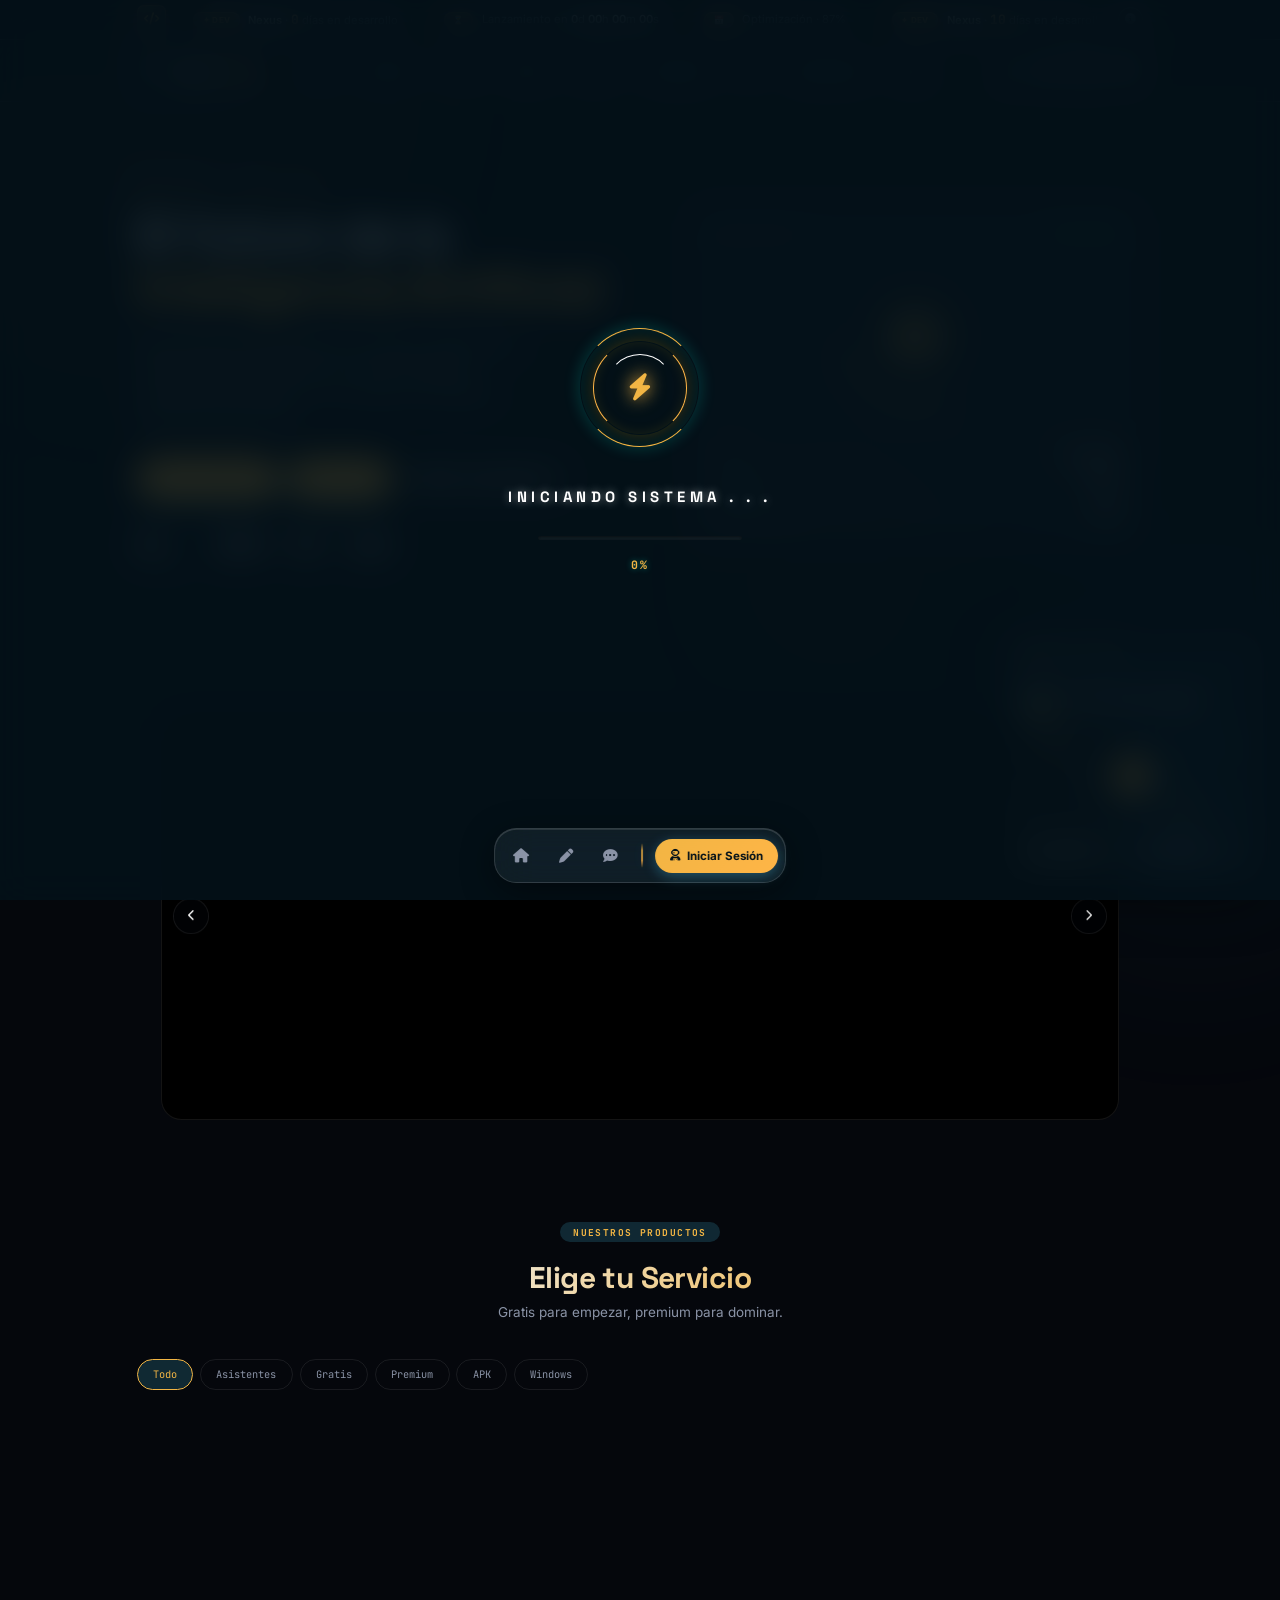
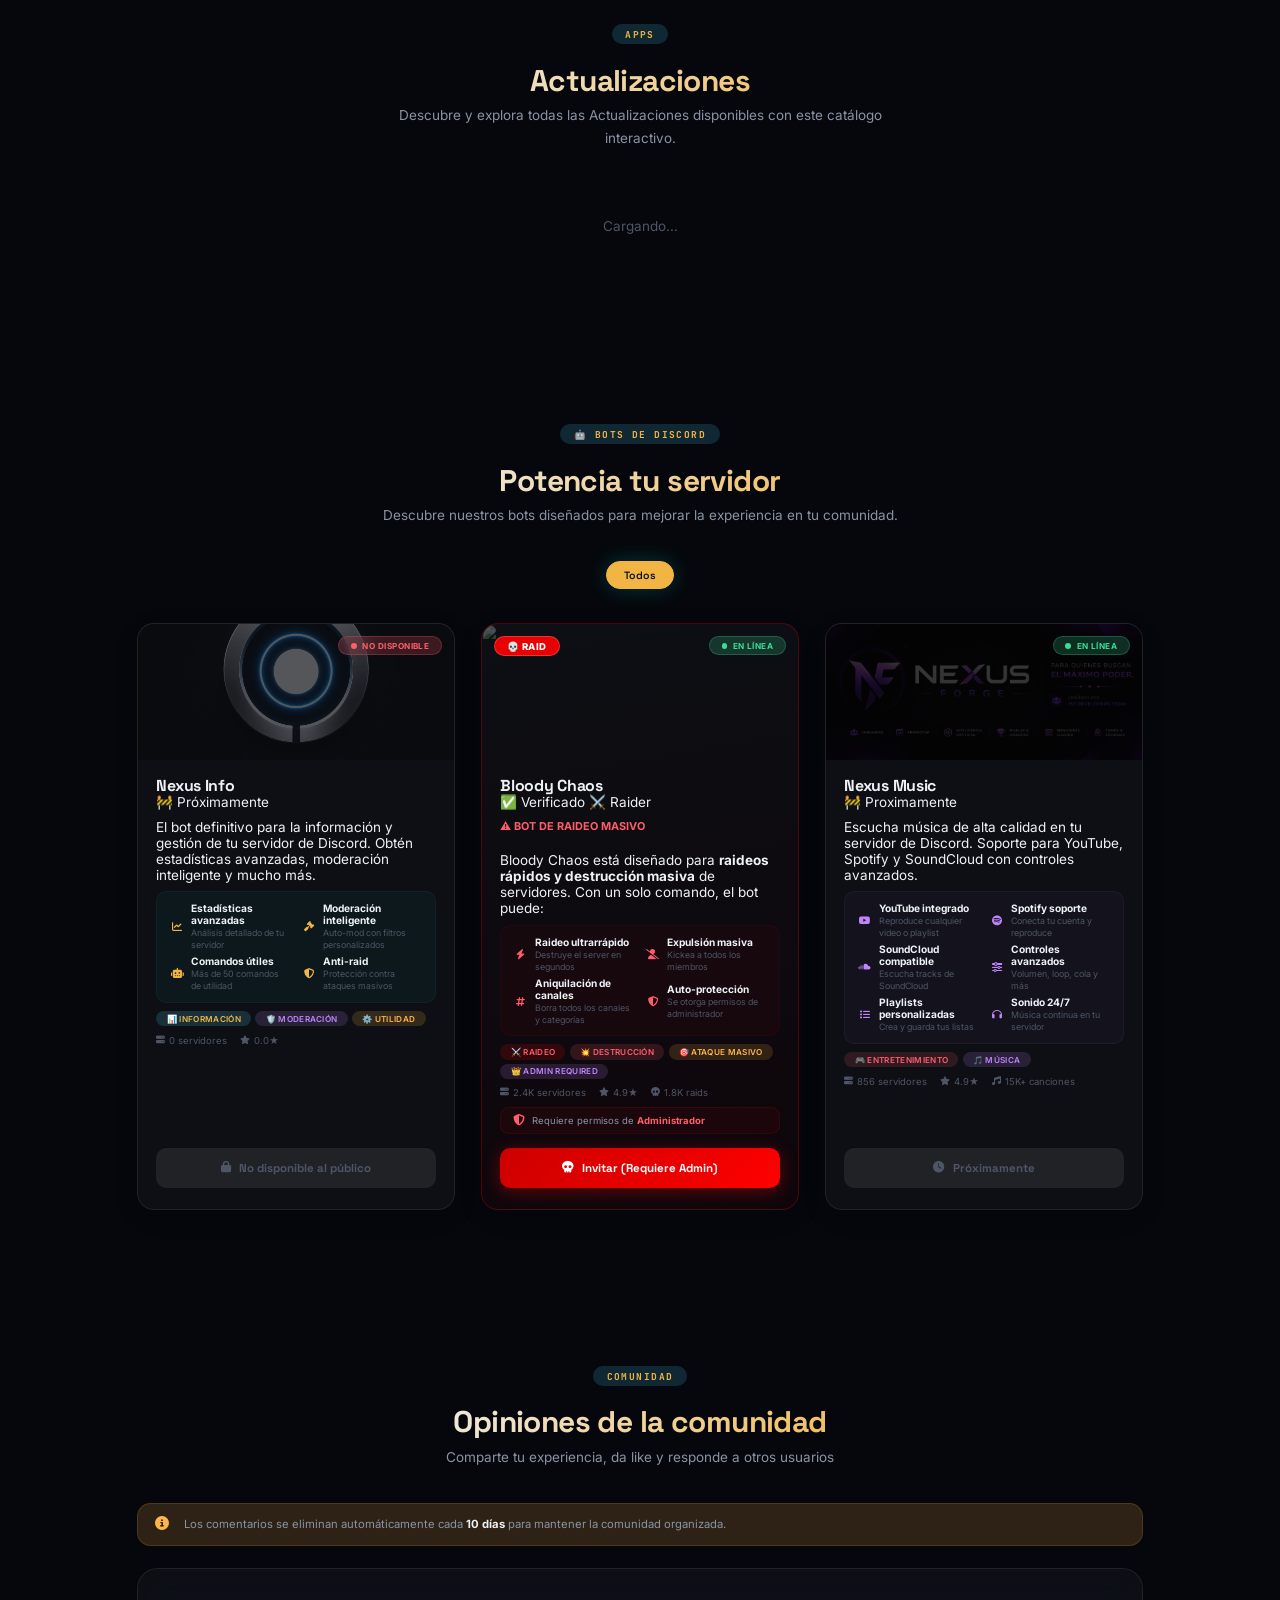
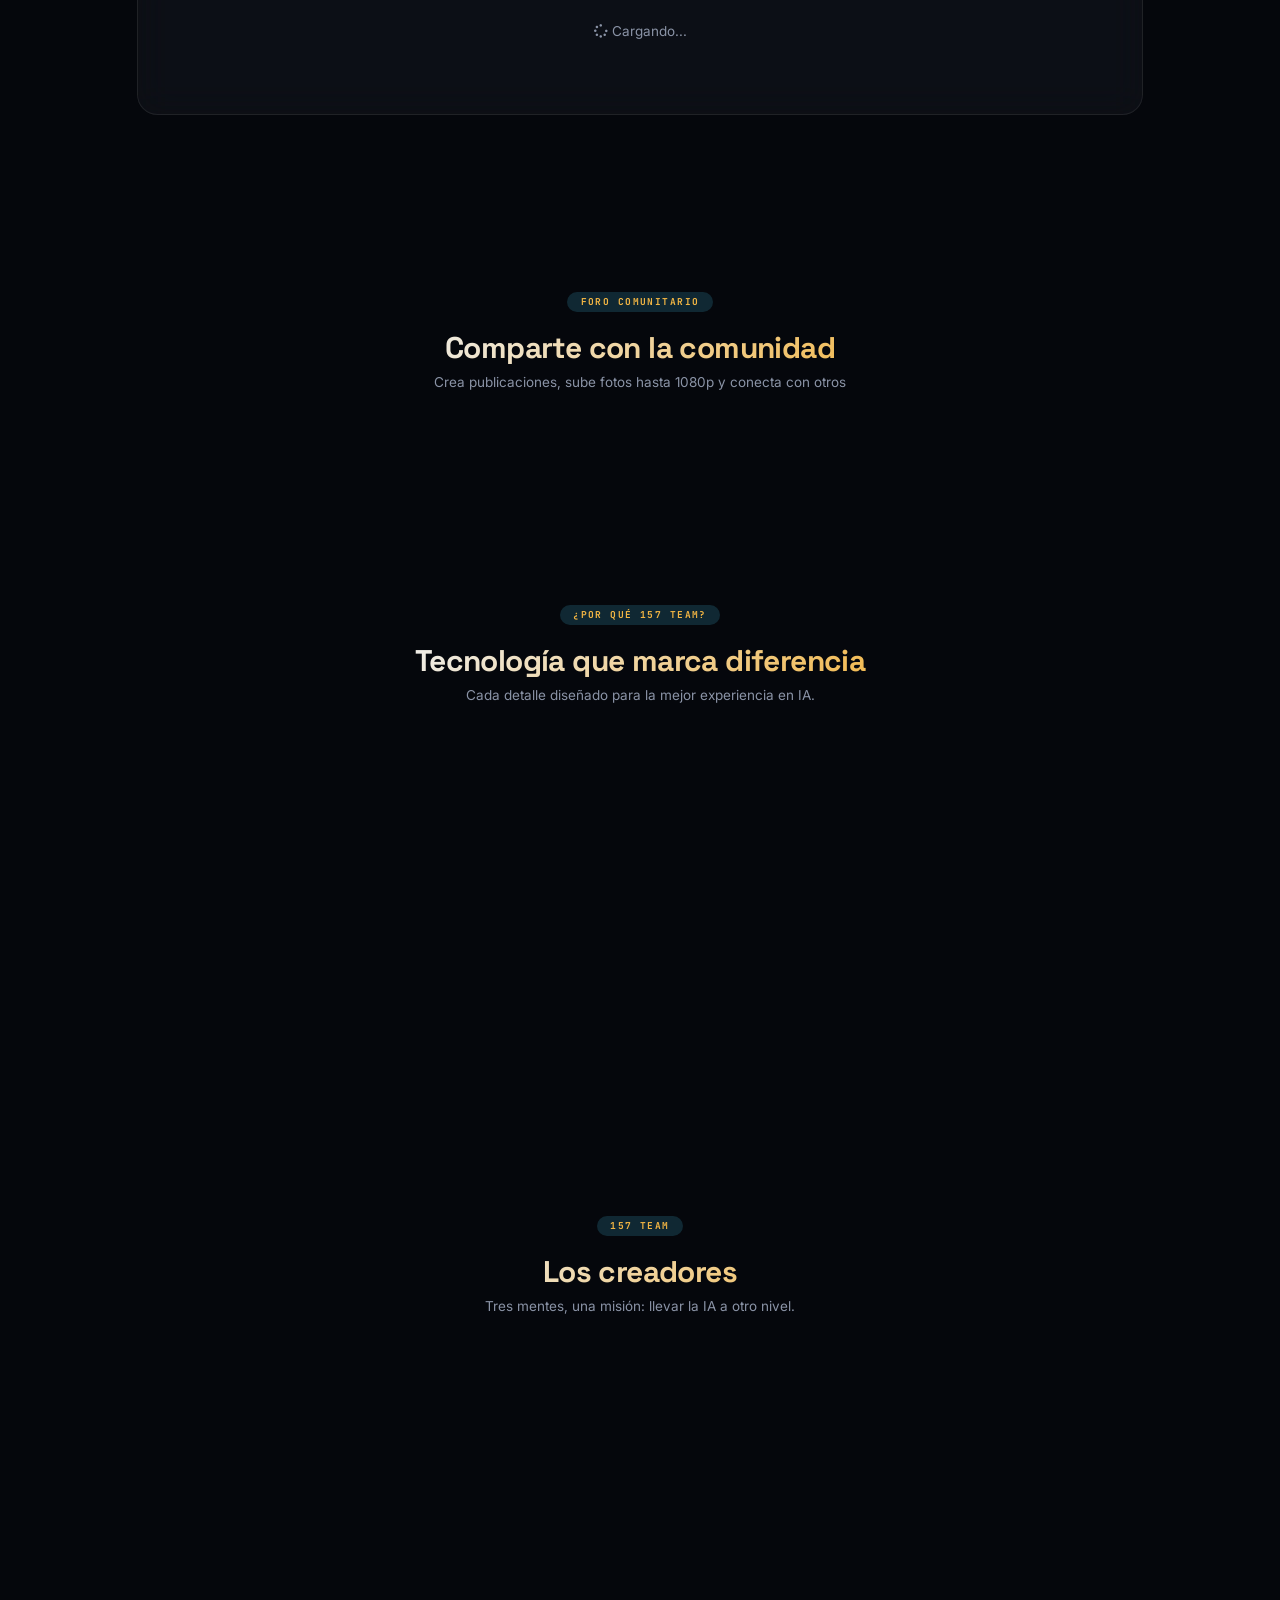
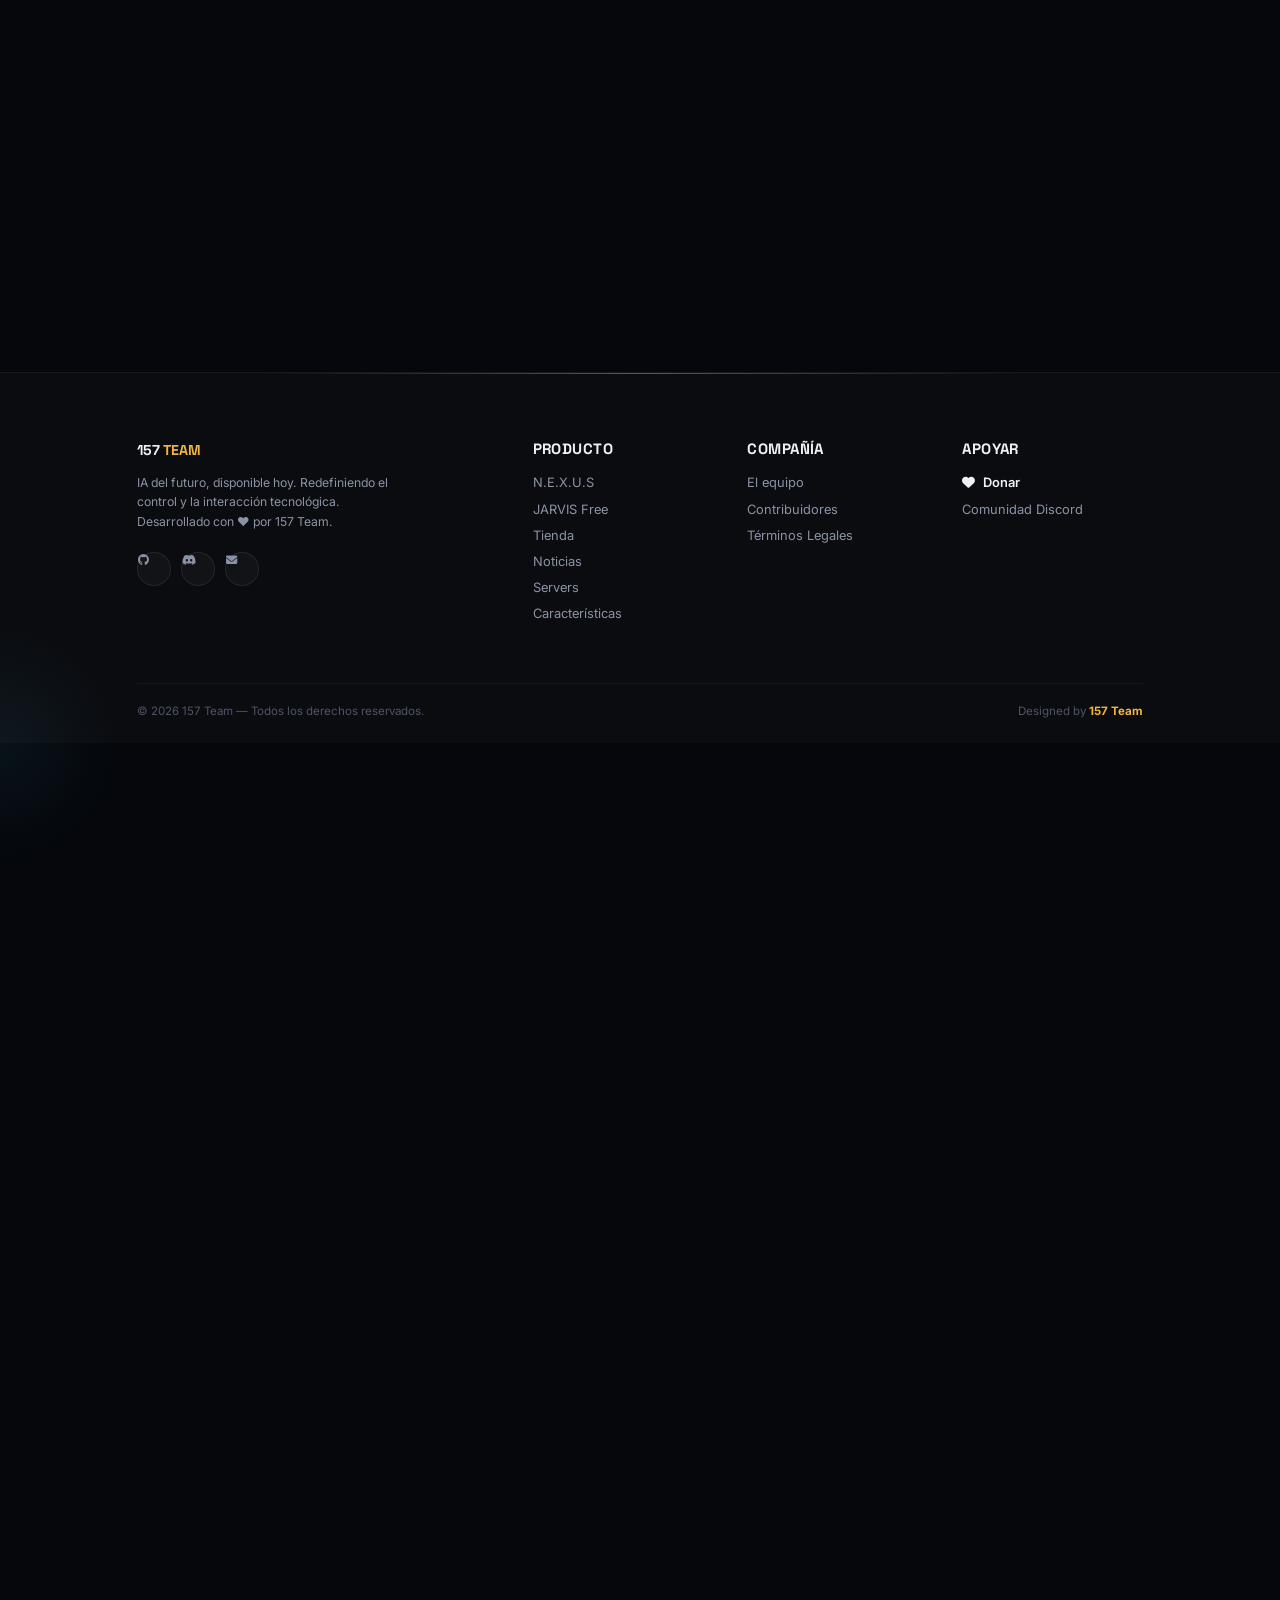
==== commit fe8d6f91: "Update index.html" ====
--- a/index.html
+++ b/index.html
@@ -1578,6 +1578,16 @@
                             <div class="cat-chip" data-val="scripts">📜 Scripts</div>
                         </div>
                         
+                        <!-- ✅ NUEVO SELECTOR: Estado de actualización (Admin) -->
+                        <div style="margin-bottom:8px;font-size:.72rem;font-weight:700;color:var(--text-faint);letter-spacing:.08em;text-transform:uppercase;">
+                            🔄 Estado de actualización
+                        </div>
+                        <select id="npUpdateStatus" class="field" style="margin-bottom:12px;">
+                            <option value="">Sin marcar</option>
+                            <option value="updated">✅ Actualizado</option>
+                            <option value="outdated">⚠️ Desactualizado</option>
+                        </select>
+                        
                         <div class="form-grid">
                             <input type="text" id="npEmoji" class="field" placeholder="Emoji (ej: 🤖 o ⭐)">
                             <input type="text" id="npId" class="field" placeholder="ID único (ej: mi_producto)">
@@ -1699,6 +1709,16 @@
                     <div class="cat-chip" data-val="asistentes">🤖 Asistentes</div>
                     <div class="cat-chip" data-val="scripts">📜 Scripts</div>
                 </div>
+
+                <!-- ✅ NUEVO SELECTOR: Estado de actualización (Developer) -->
+                <div style="margin-bottom:8px;font-size:.72rem;font-weight:700;color:var(--text-faint);letter-spacing:.08em;text-transform:uppercase;">
+                    🔄 Estado de actualización
+                </div>
+                <select id="dpUpdateStatus" class="field" style="margin-bottom:12px;">
+                    <option value="">Sin marcar</option>
+                    <option value="updated">✅ Actualizado</option>
+                    <option value="outdated">⚠️ Desactualizado</option>
+                </select>
 
                 <div class="form-grid">
                     <input type="text" id="dpEmoji" class="field" placeholder="Emoji (ej: 🤖 o ⭐)">
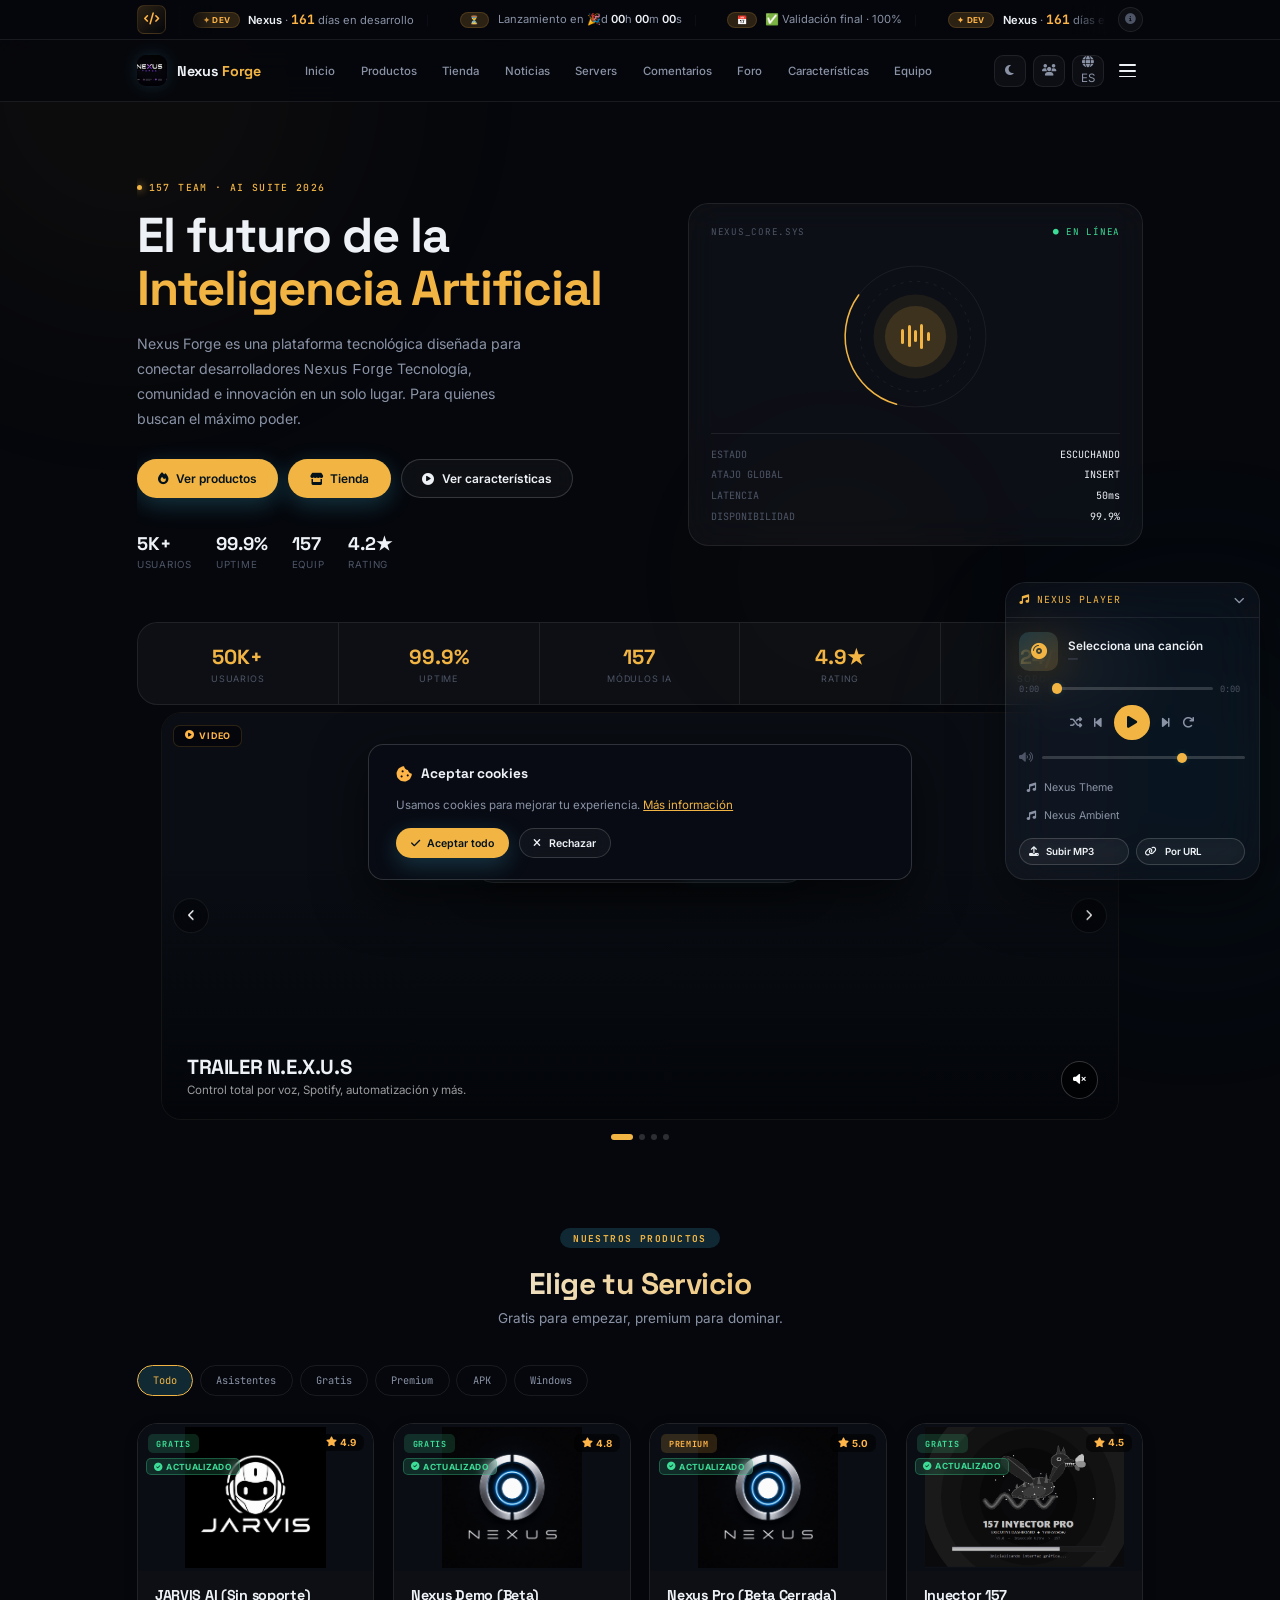
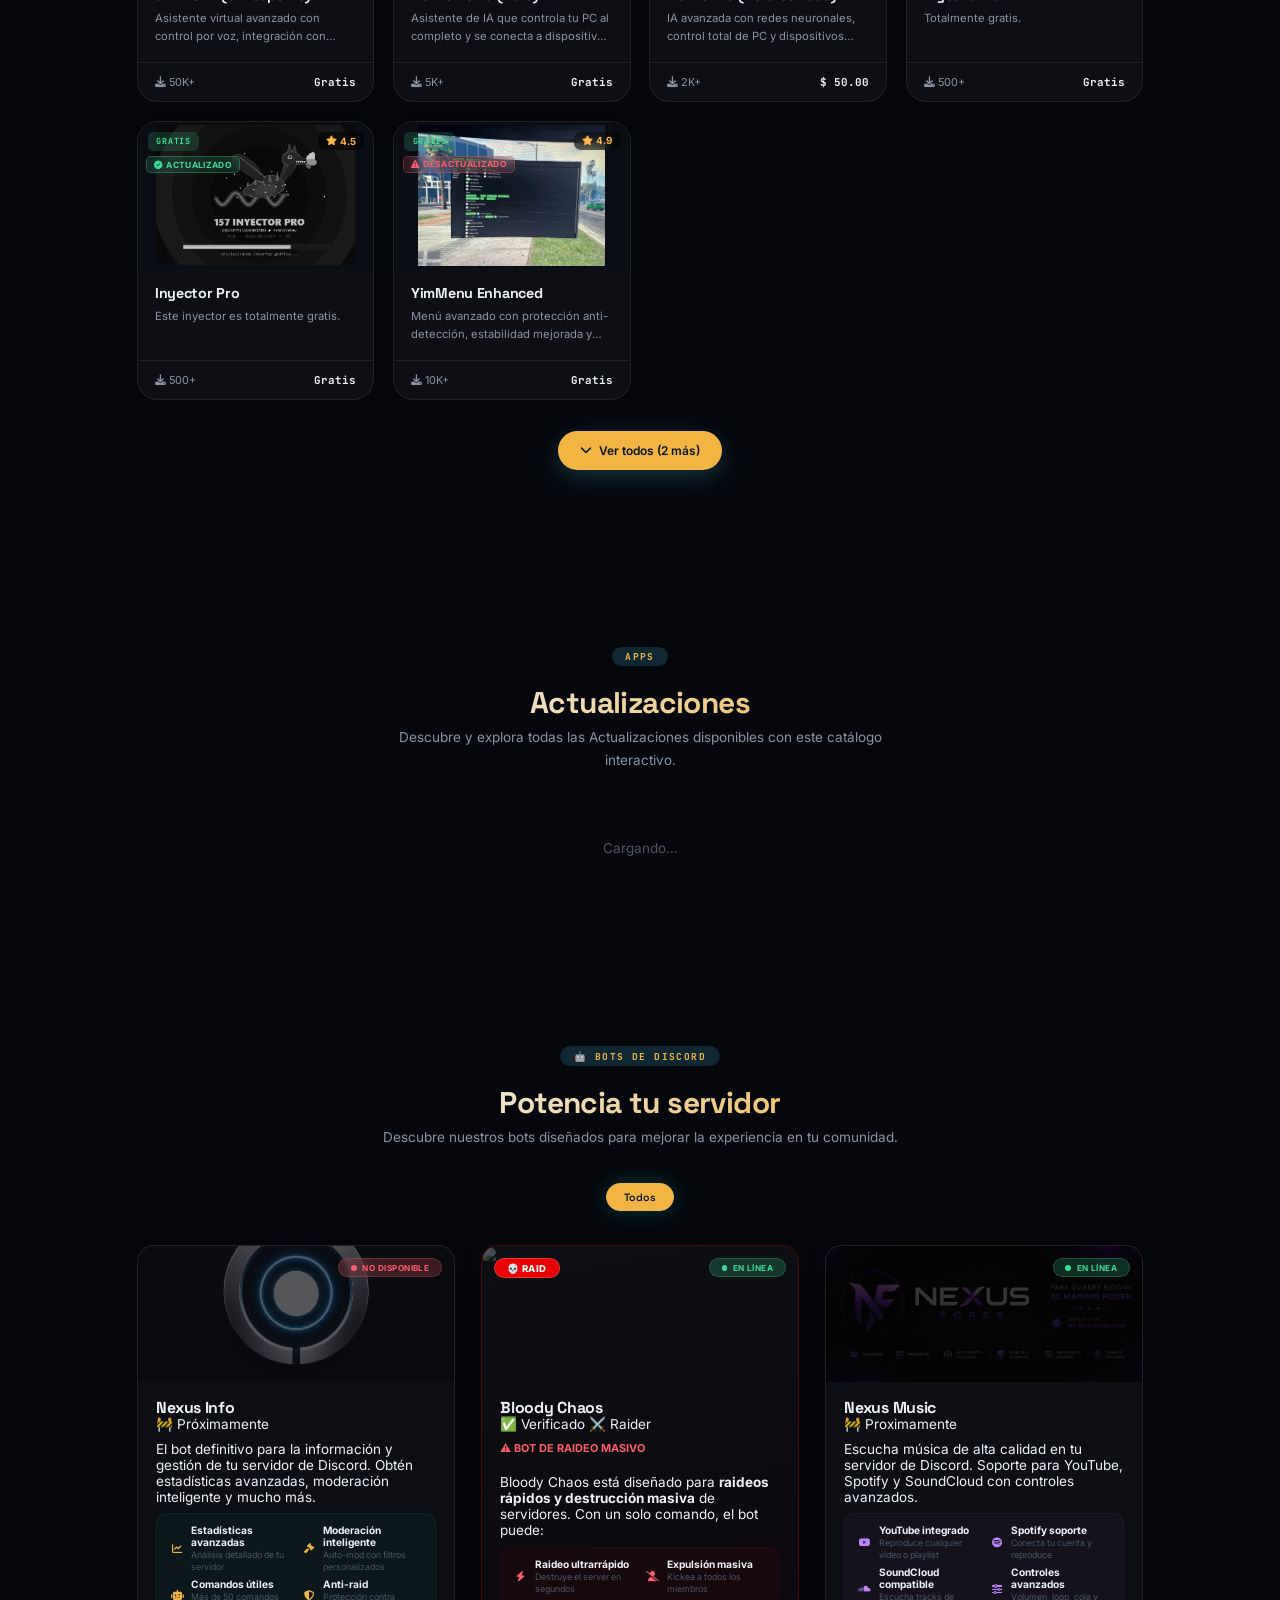
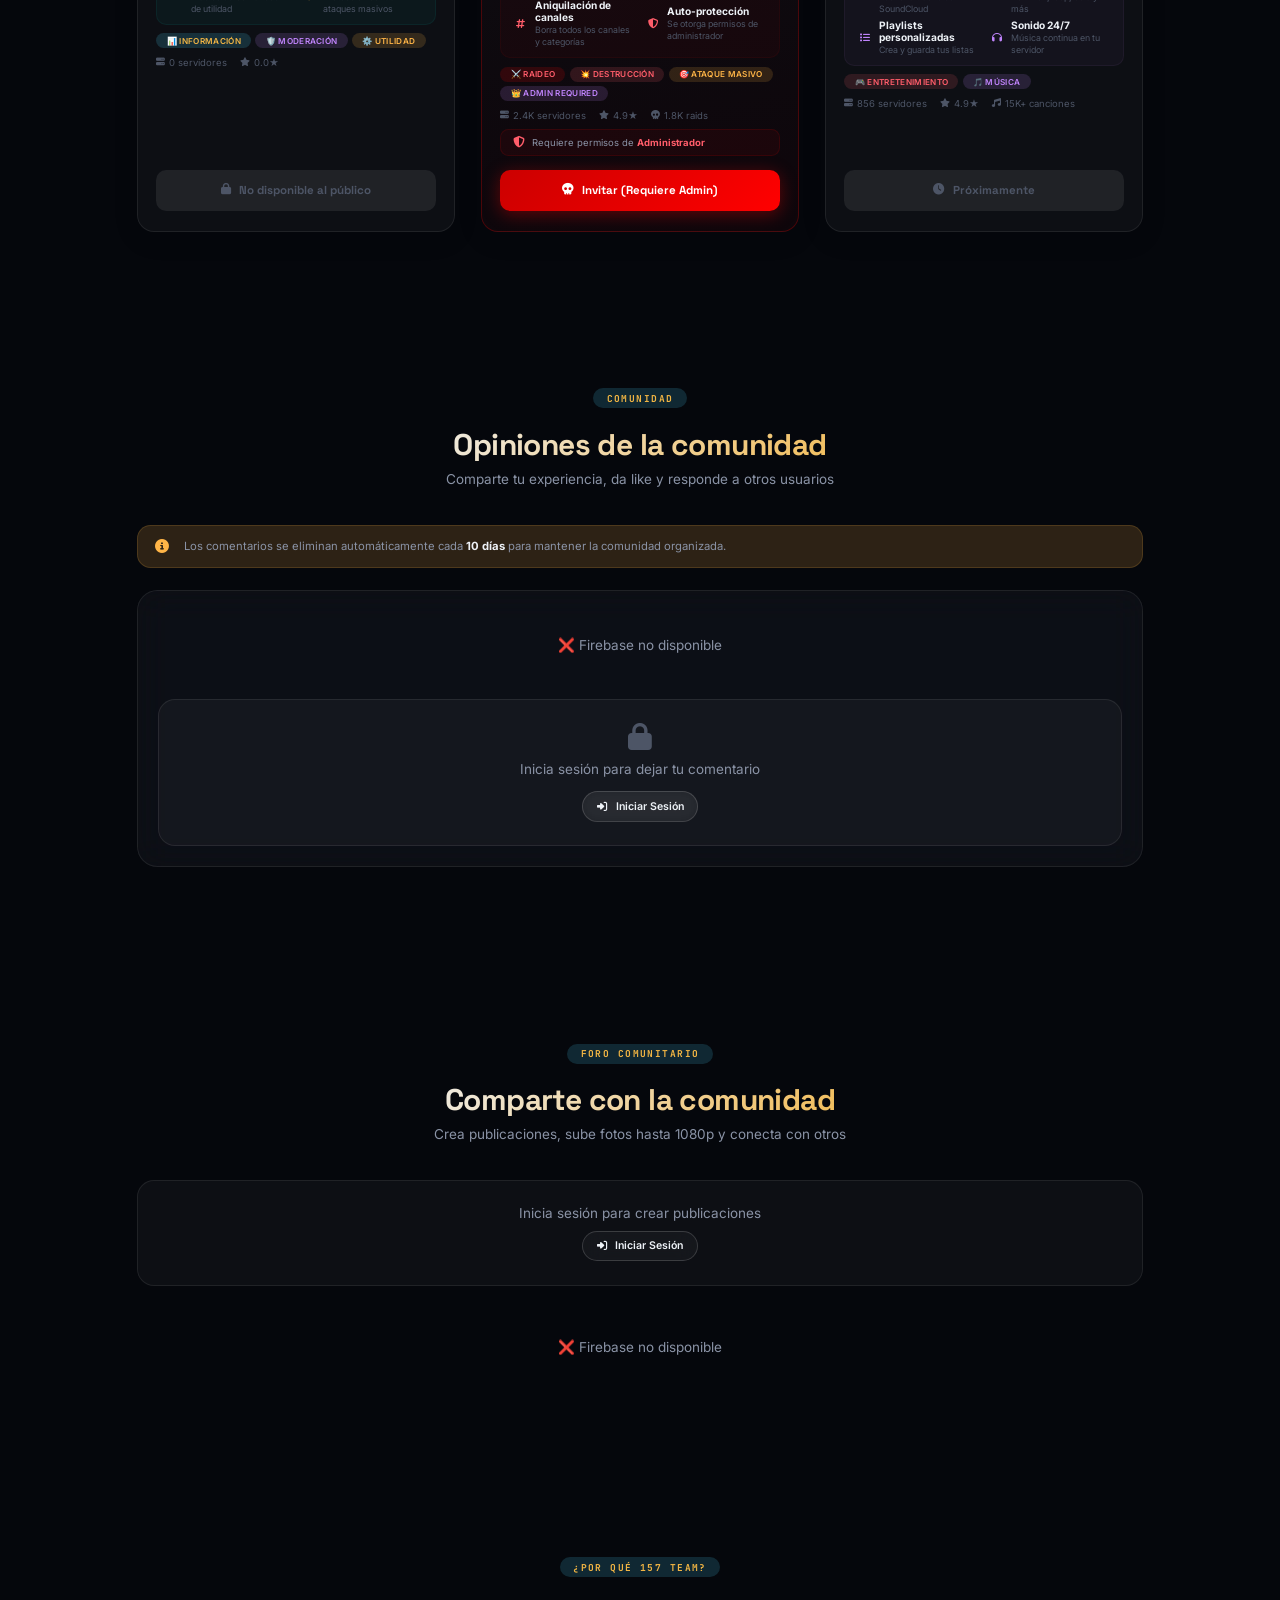
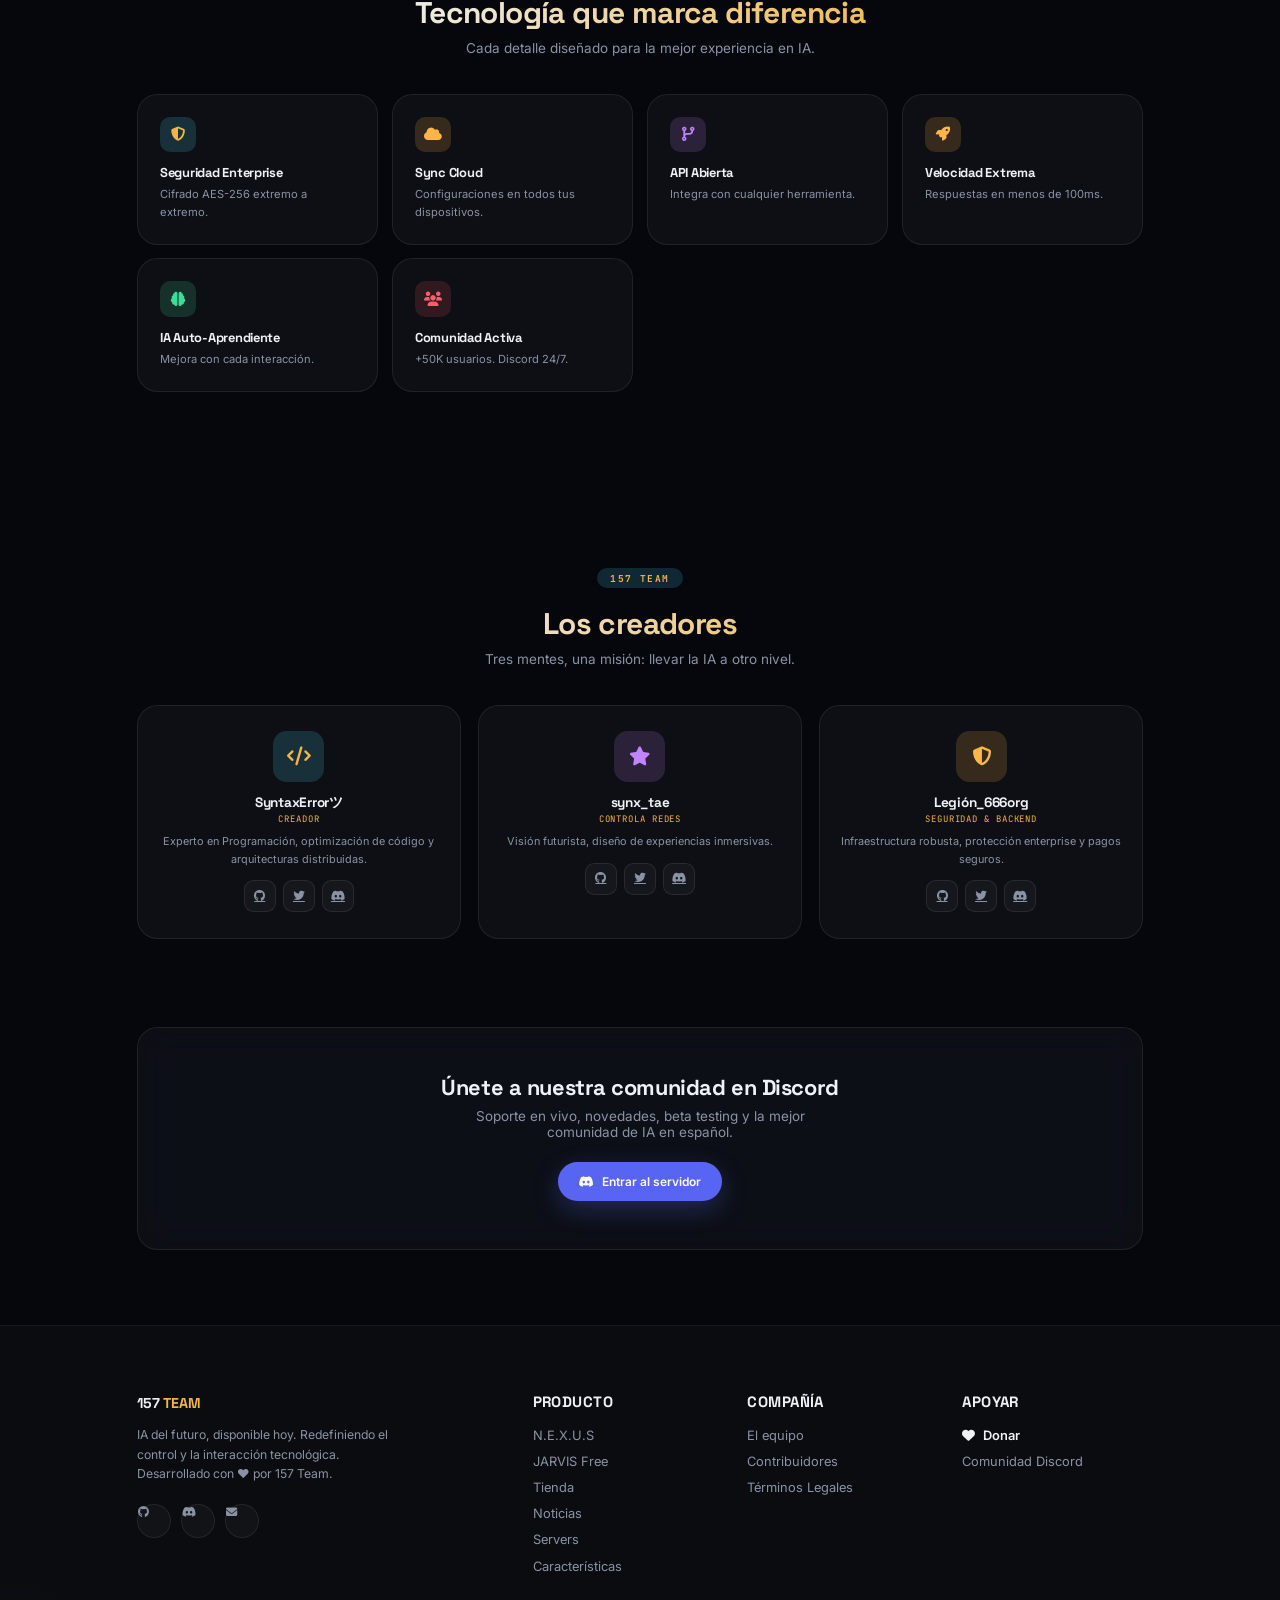
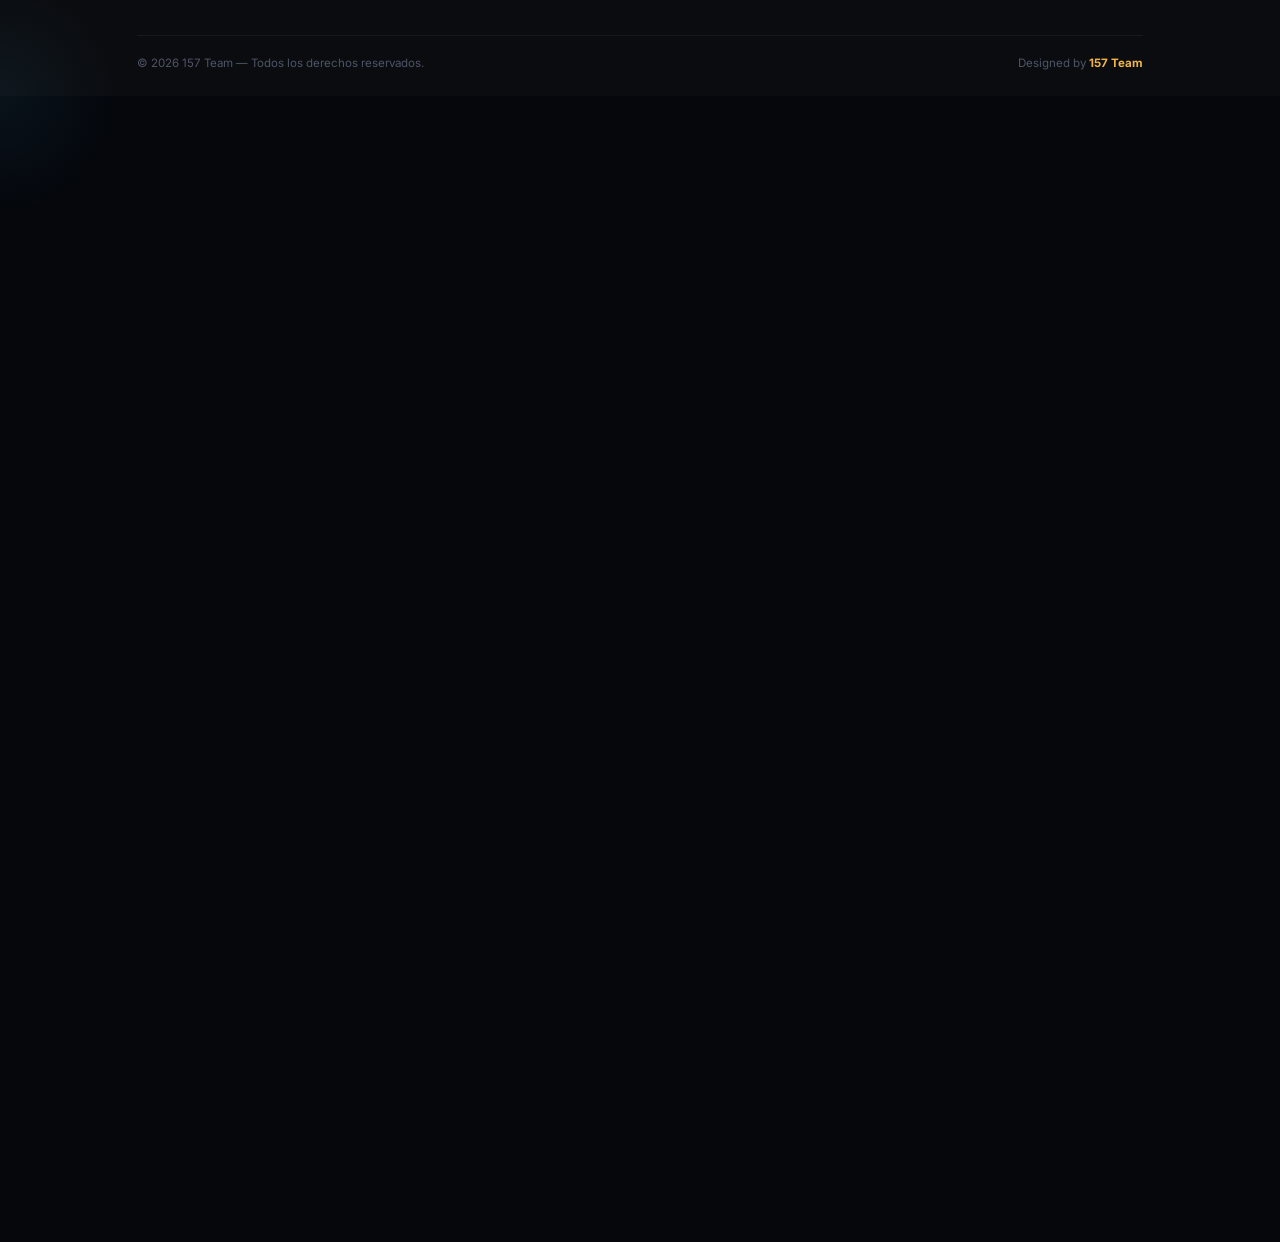
==== commit 361d9e1b: "Update index.html" ====
--- a/index.html
+++ b/index.html
@@ -1808,6 +1808,10 @@
         <i class="fas fa-comment-dots"></i>
         <span id="dockChatDot" class="dock-dot" style="display:none;"></span>
     </button>
+    <button class="dock-btn" id="dockNotifBtn" title="Actualizaciones de productos">
+        <i class="fas fa-bell"></i>
+        <span id="dockNotifDot" class="dock-dot" style="display:none;"></span>
+    </button>
 
     <!-- ===== SEPARADOR MEJORADO ===== -->
     <div class="dock-sep"></div>
@@ -1883,6 +1887,17 @@
     </div>
 </div>
 
+<div id="productNotifPanel" class="chat-panel" style="max-width:340px;">
+    <div class="chat-panel-header">
+        <div style="display:flex;align-items:center;gap:8px;">
+            <i class="fas fa-bell" style="color:var(--cyan);"></i>
+            <span style="font-weight:700;font-family:var(--font-display);">Actualizaciones de productos</span>
+        </div>
+        <button class="icon-btn" onclick="toggleProductNotifPanel()"><i class="fas fa-times"></i></button>
+    </div>
+    <div id="productNotifList" class="chat-list"></div>
+</div>
+
     <script src="https://www.youtube.com/iframe_api"></script>
 </body>
 </html>
--- a/css/style.css
+++ b/css/style.css
@@ -5587,4 +5587,29 @@
     color: var(--cyan); font-size: 1.05rem; cursor: default;
     filter: drop-shadow(0 0 4px rgba(79,216,255,.4));
 }
-.op-verified-badge.dev { color: var(--plus-gold-2); filter: drop-shadow(0 0 4px rgba(255,179,71,.4)); }+.op-verified-badge.dev { color: var(--plus-gold-2); filter: drop-shadow(0 0 4px rgba(255,179,71,.4)); }
+.prod-update-tag {
+    position: absolute;
+    top: 40px;
+    left: 10px;
+    font-size: .62rem;
+    font-weight: 700;
+    padding: 3px 9px;
+    border-radius: 6px;
+    display: inline-flex;
+    align-items: center;
+    gap: 4px;
+    text-transform: uppercase;
+    letter-spacing: .04em;
+    backdrop-filter: blur(6px);
+}
+.prod-update-tag.updated {
+    background: rgba(61,220,151,.15);
+    color: var(--success);
+    border: 1px solid rgba(61,220,151,.3);
+}
+.prod-update-tag.outdated {
+    background: rgba(255,93,106,.15);
+    color: var(--danger);
+    border: 1px solid rgba(255,93,106,.3);
+}
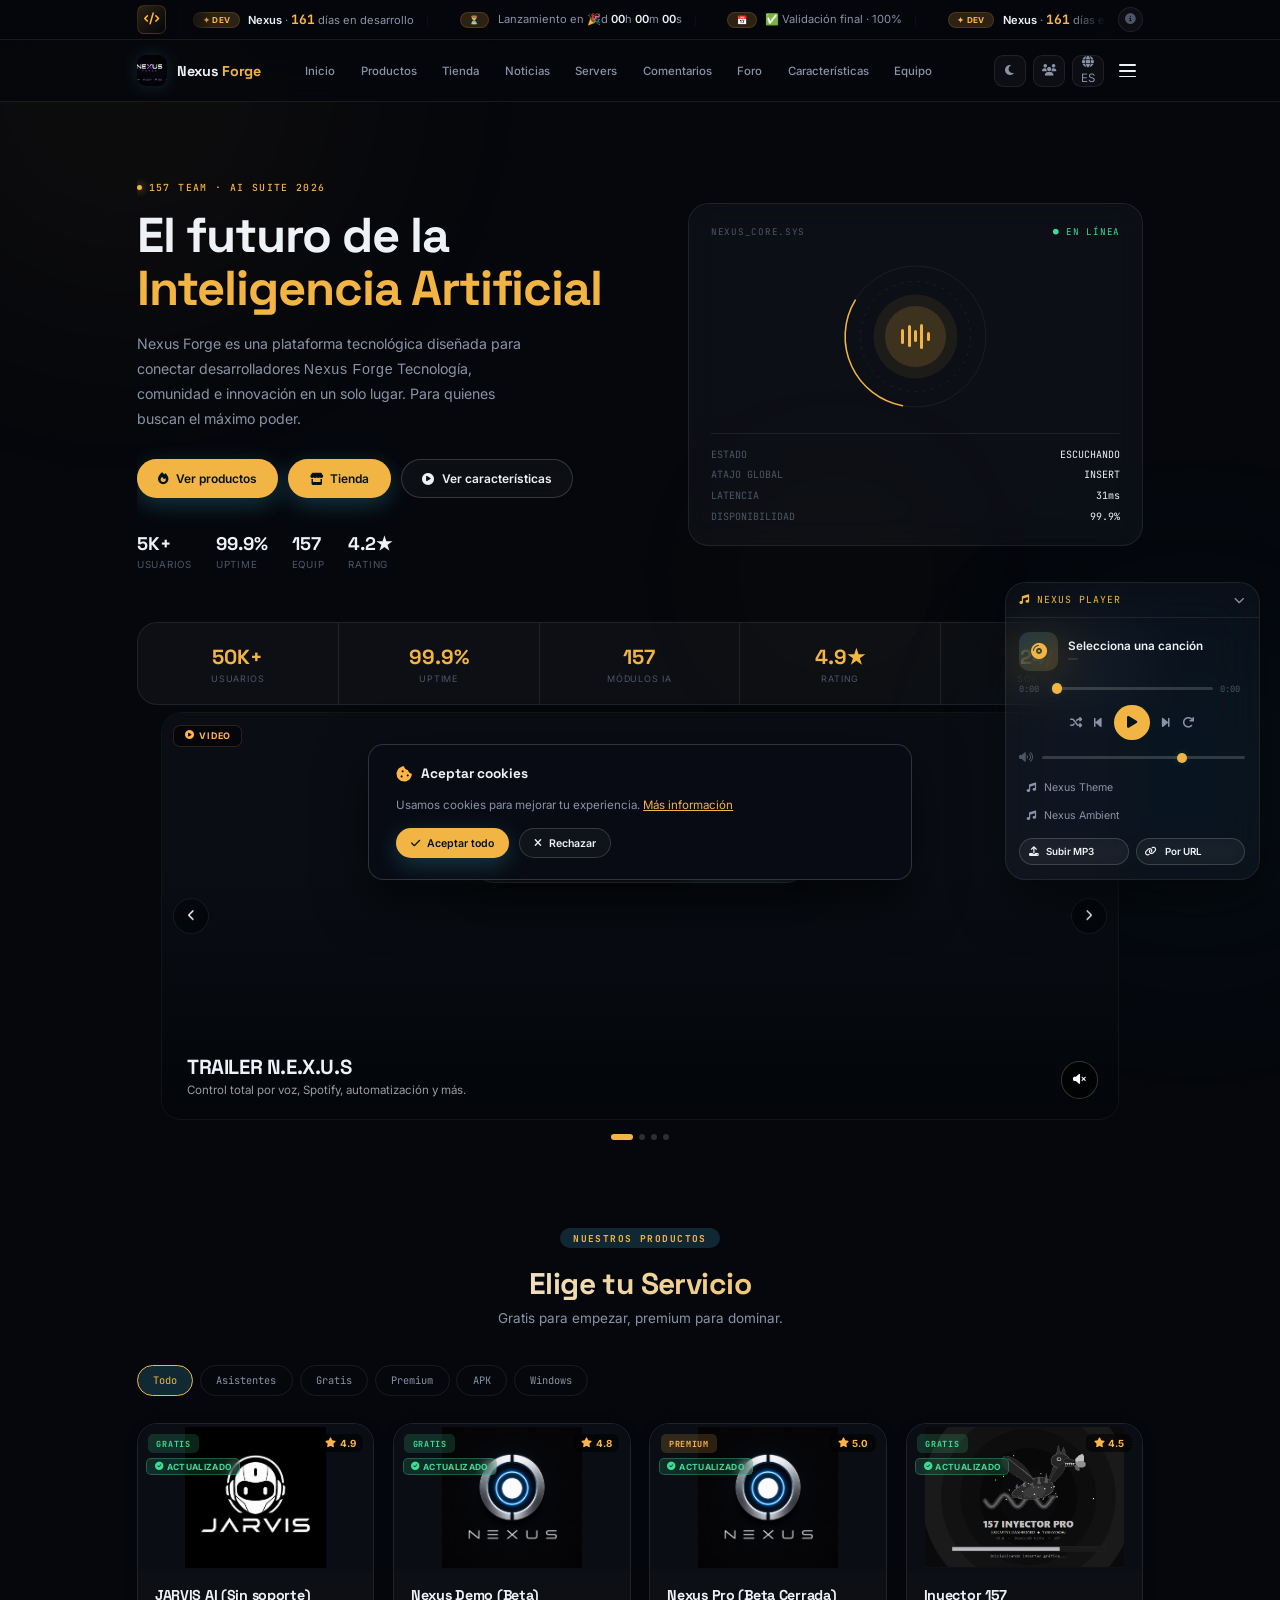
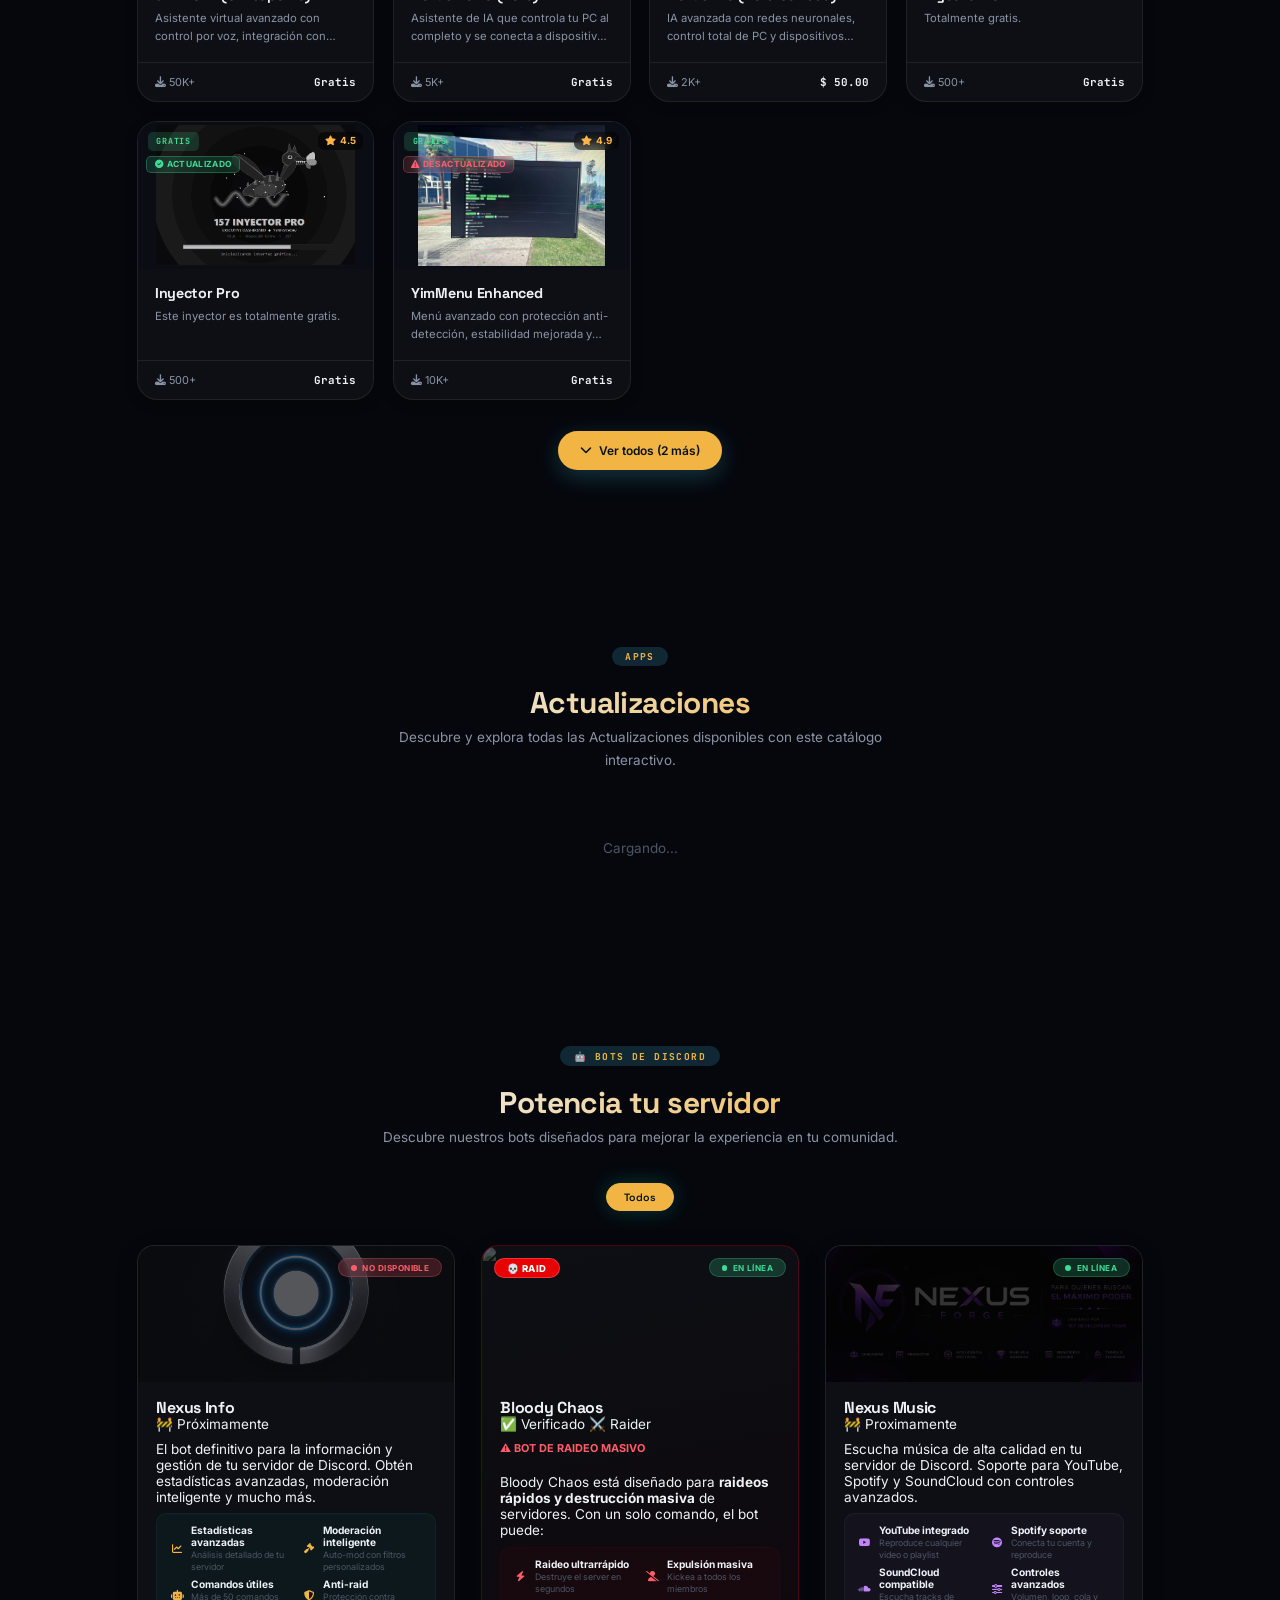
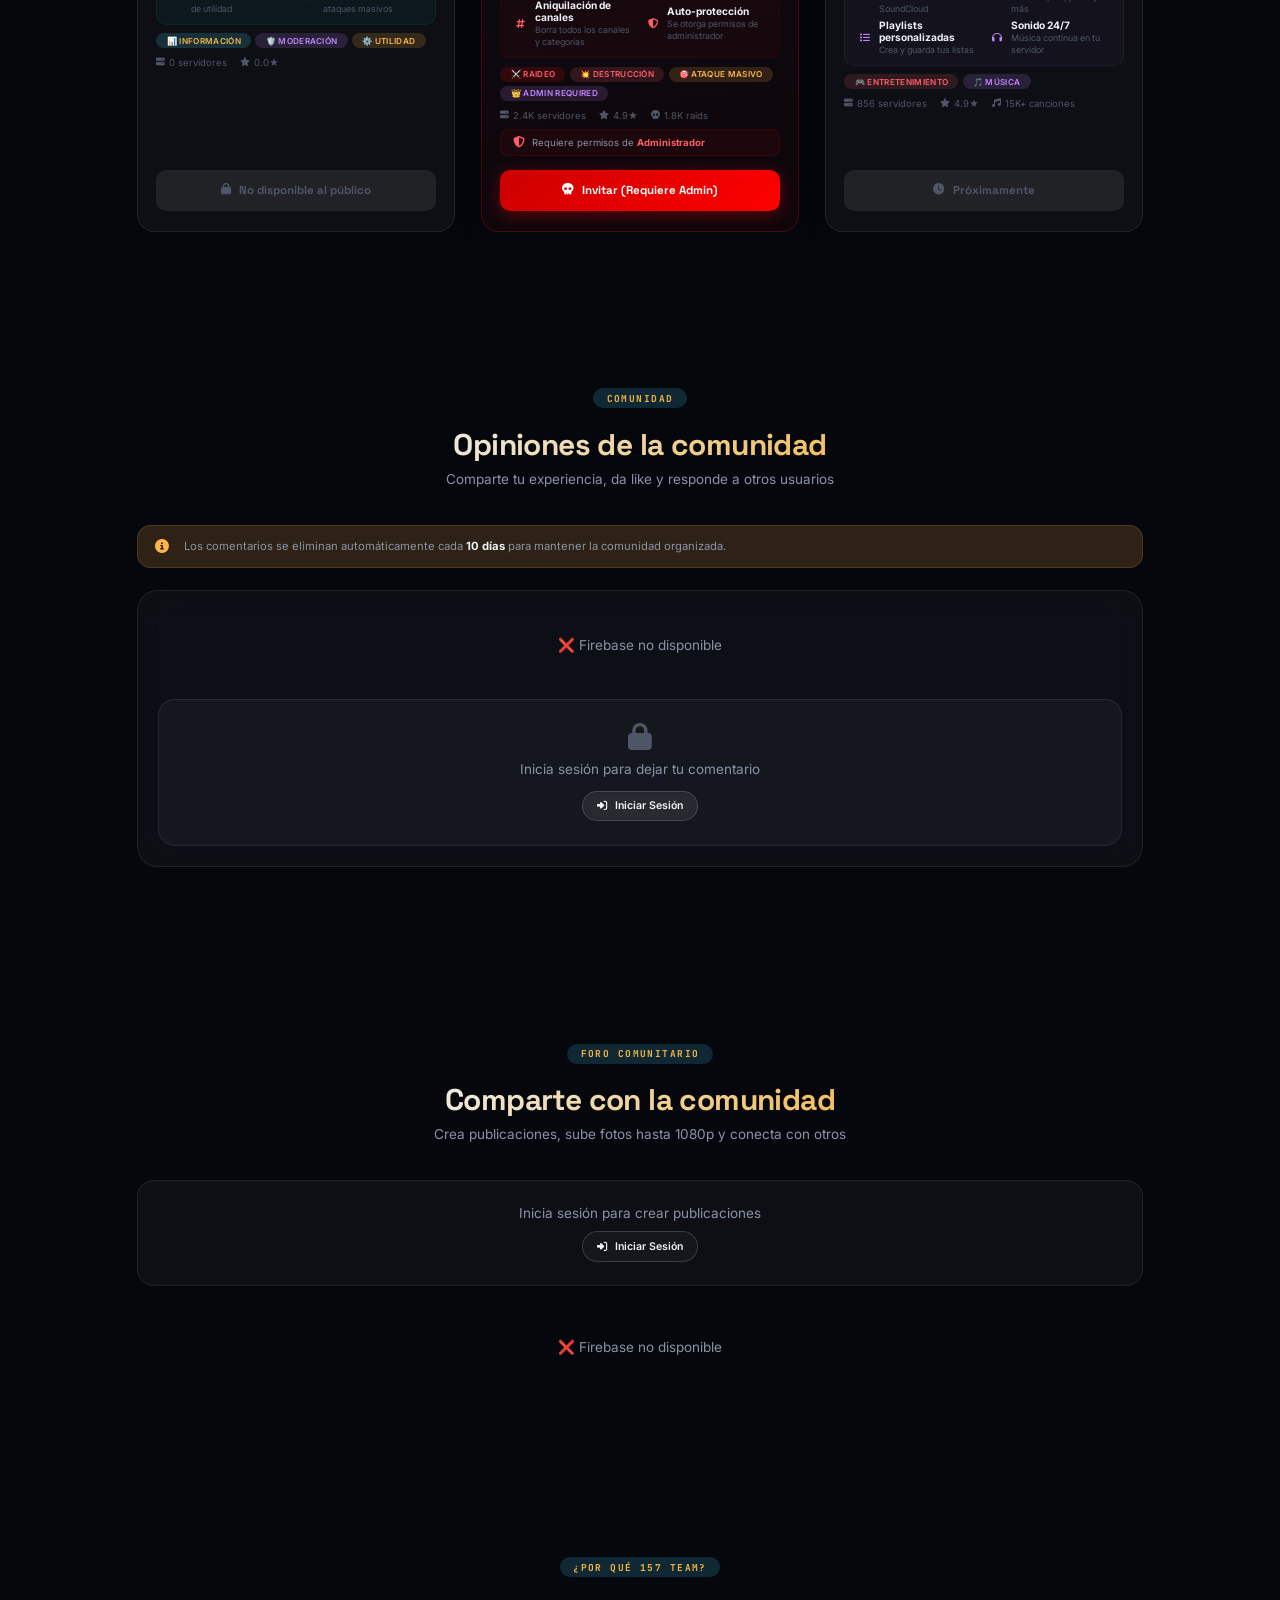
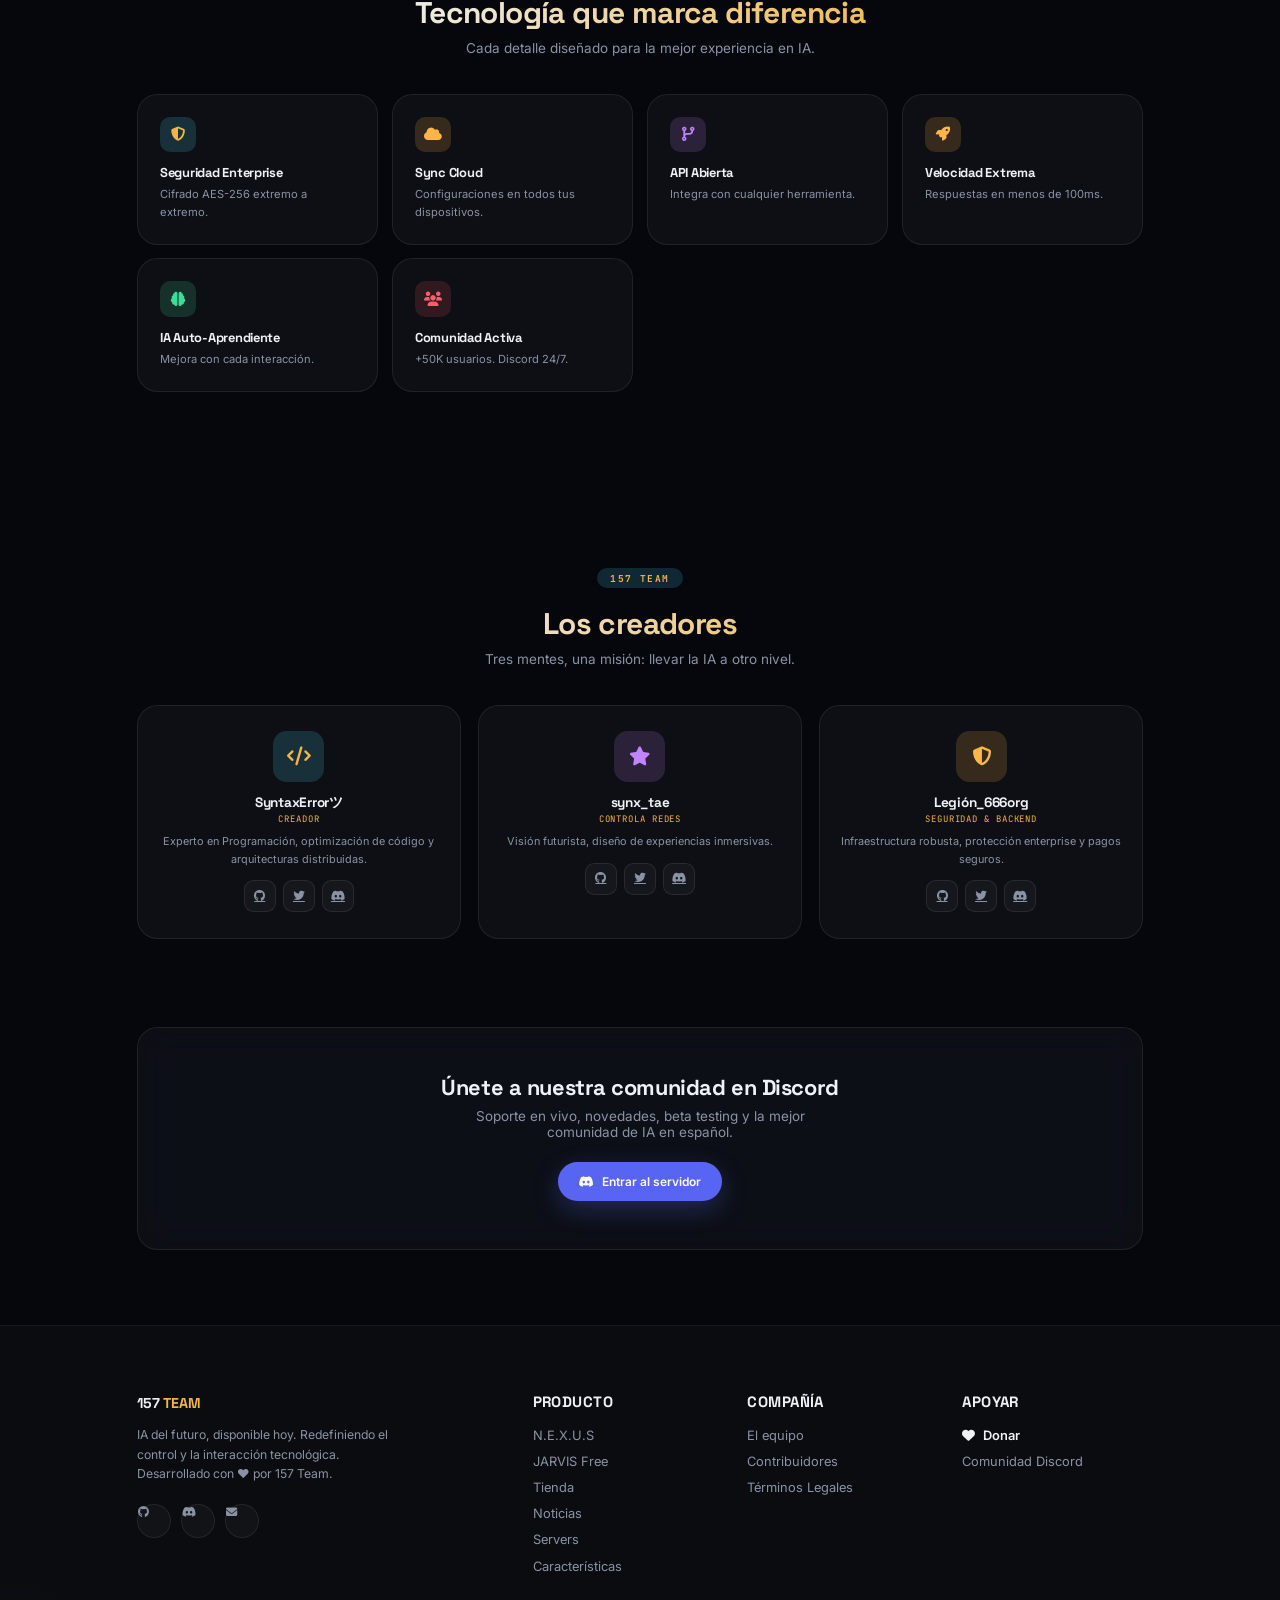
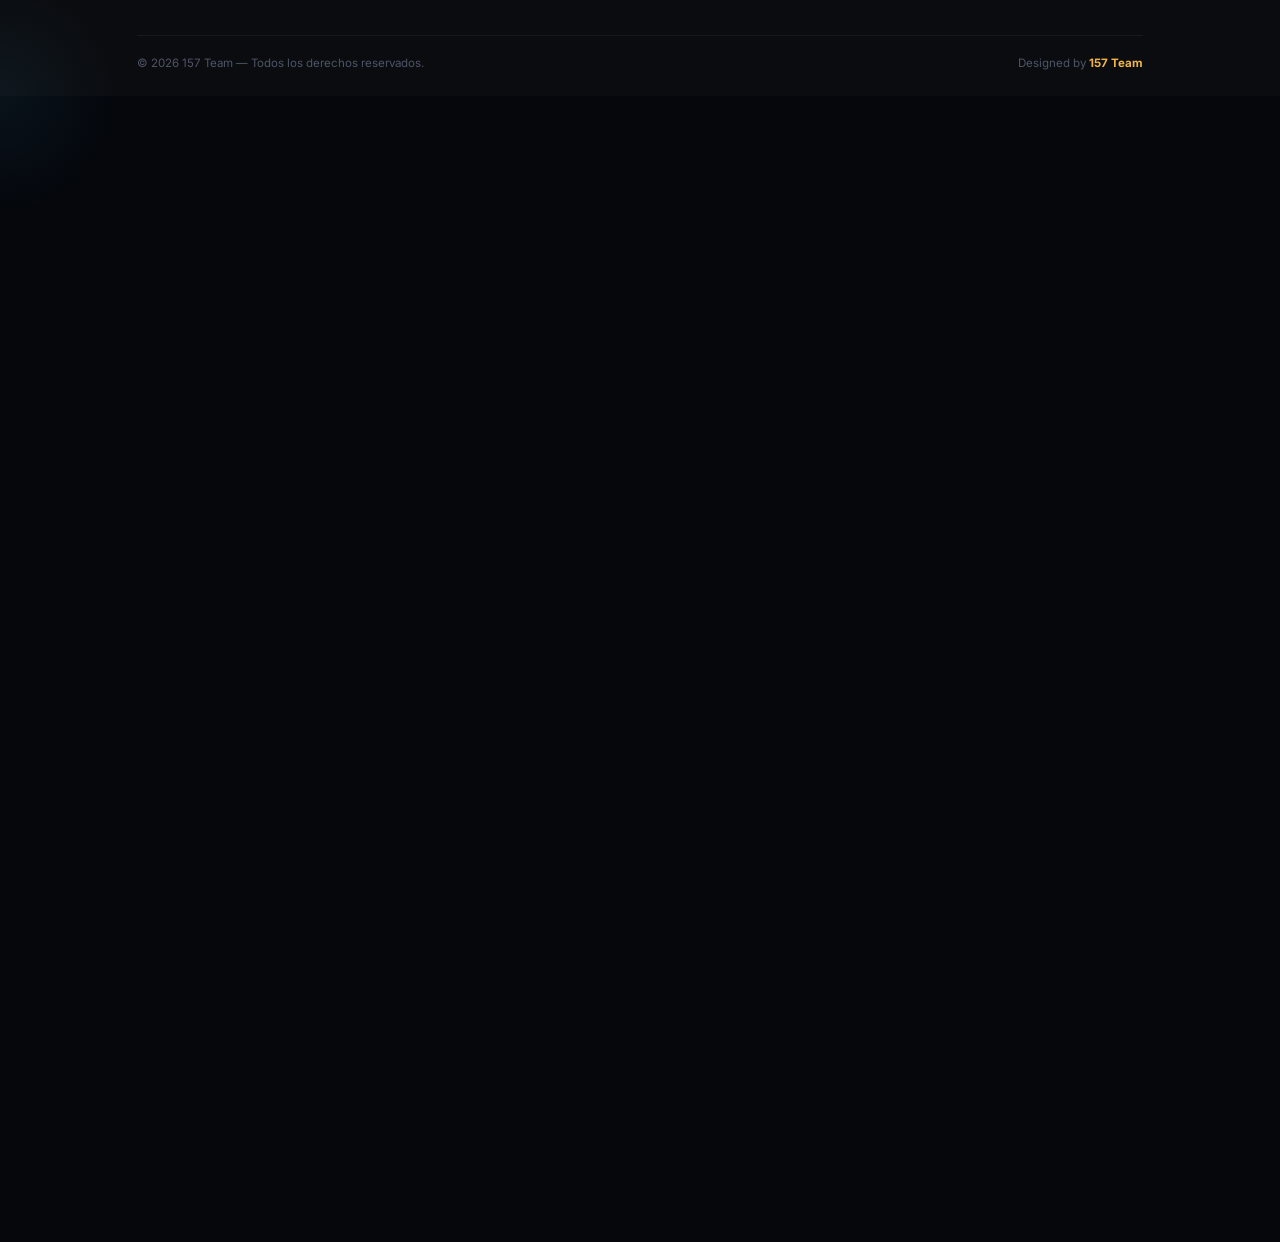
==== commit 8c52dd49: "Update index.html" ====
--- a/index.html
+++ b/index.html
@@ -1886,8 +1886,7 @@
         </div>
     </div>
 </div>
-
-<div id="productNotifPanel" class="chat-panel" style="max-width:340px;">
+<div id="productNotifPanel" class="chat-panel">
     <div class="chat-panel-header">
         <div style="display:flex;align-items:center;gap:8px;">
             <i class="fas fa-bell" style="color:var(--cyan);"></i>
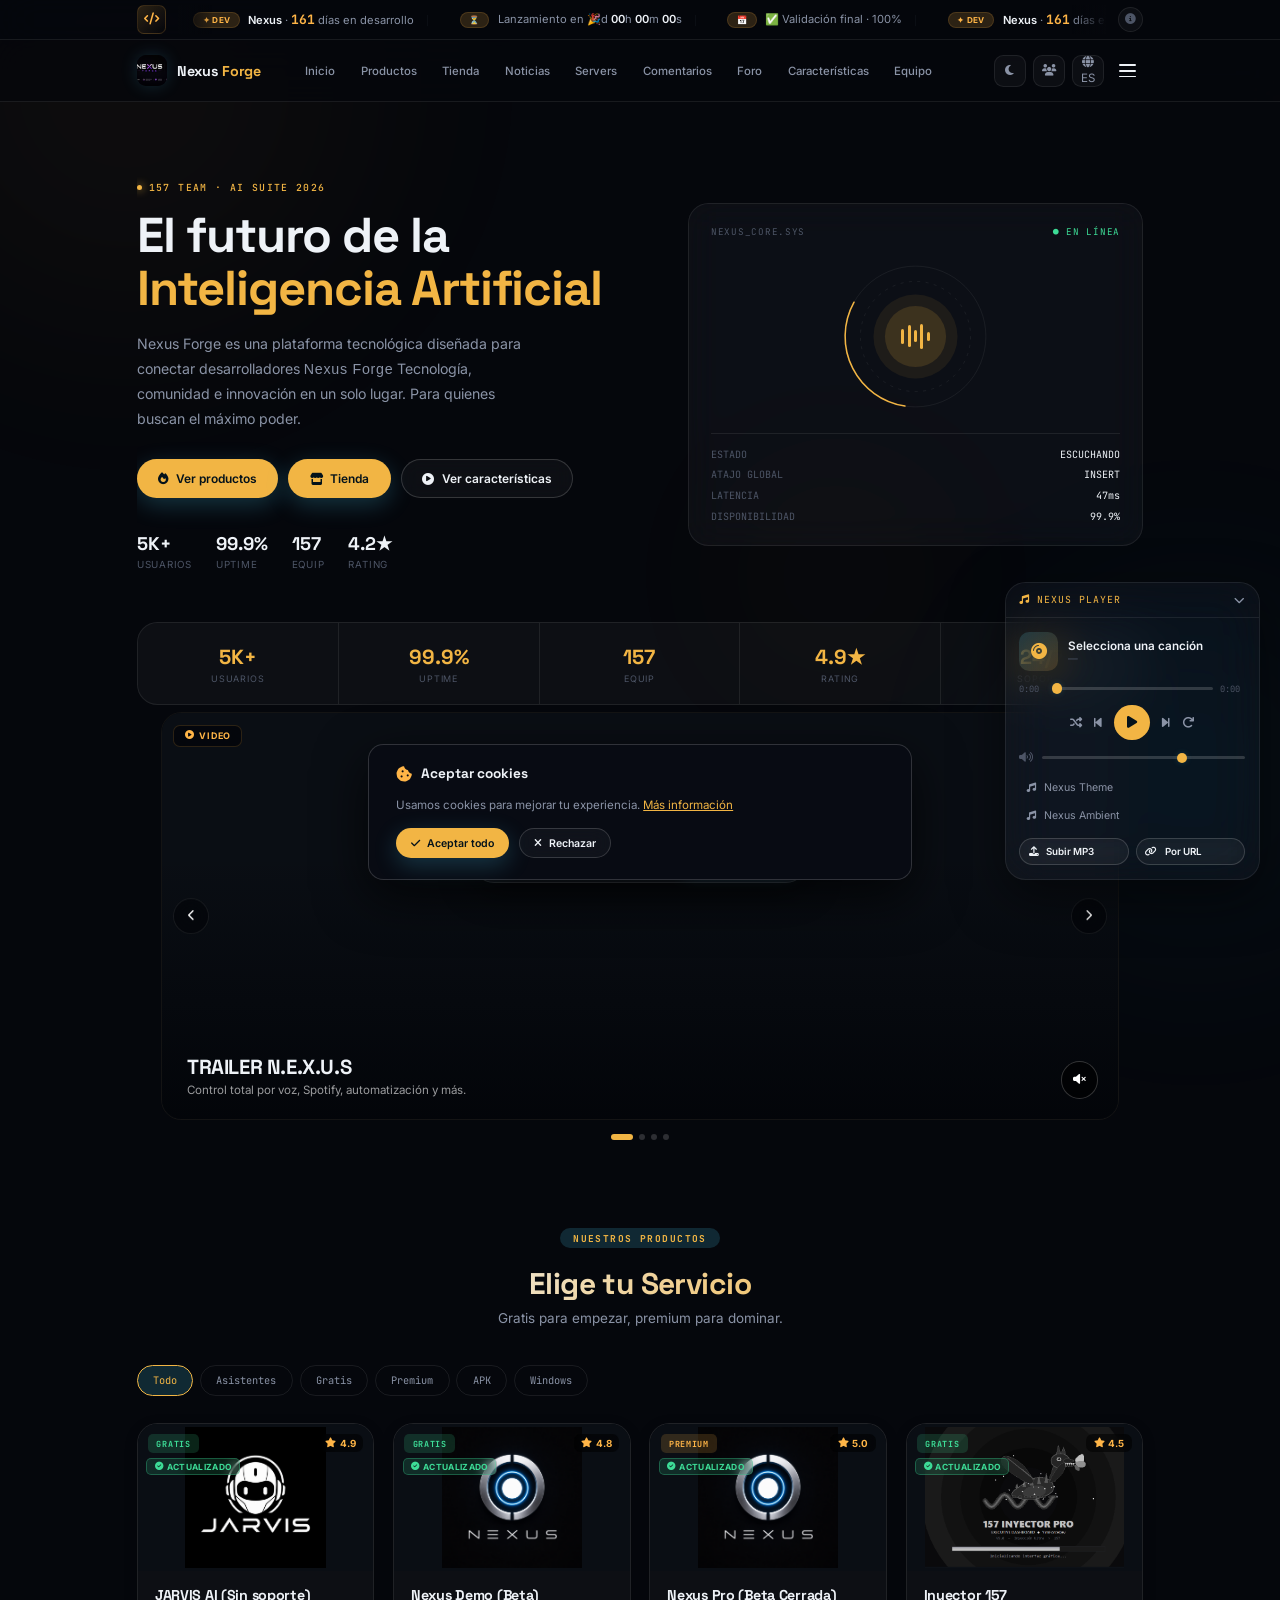
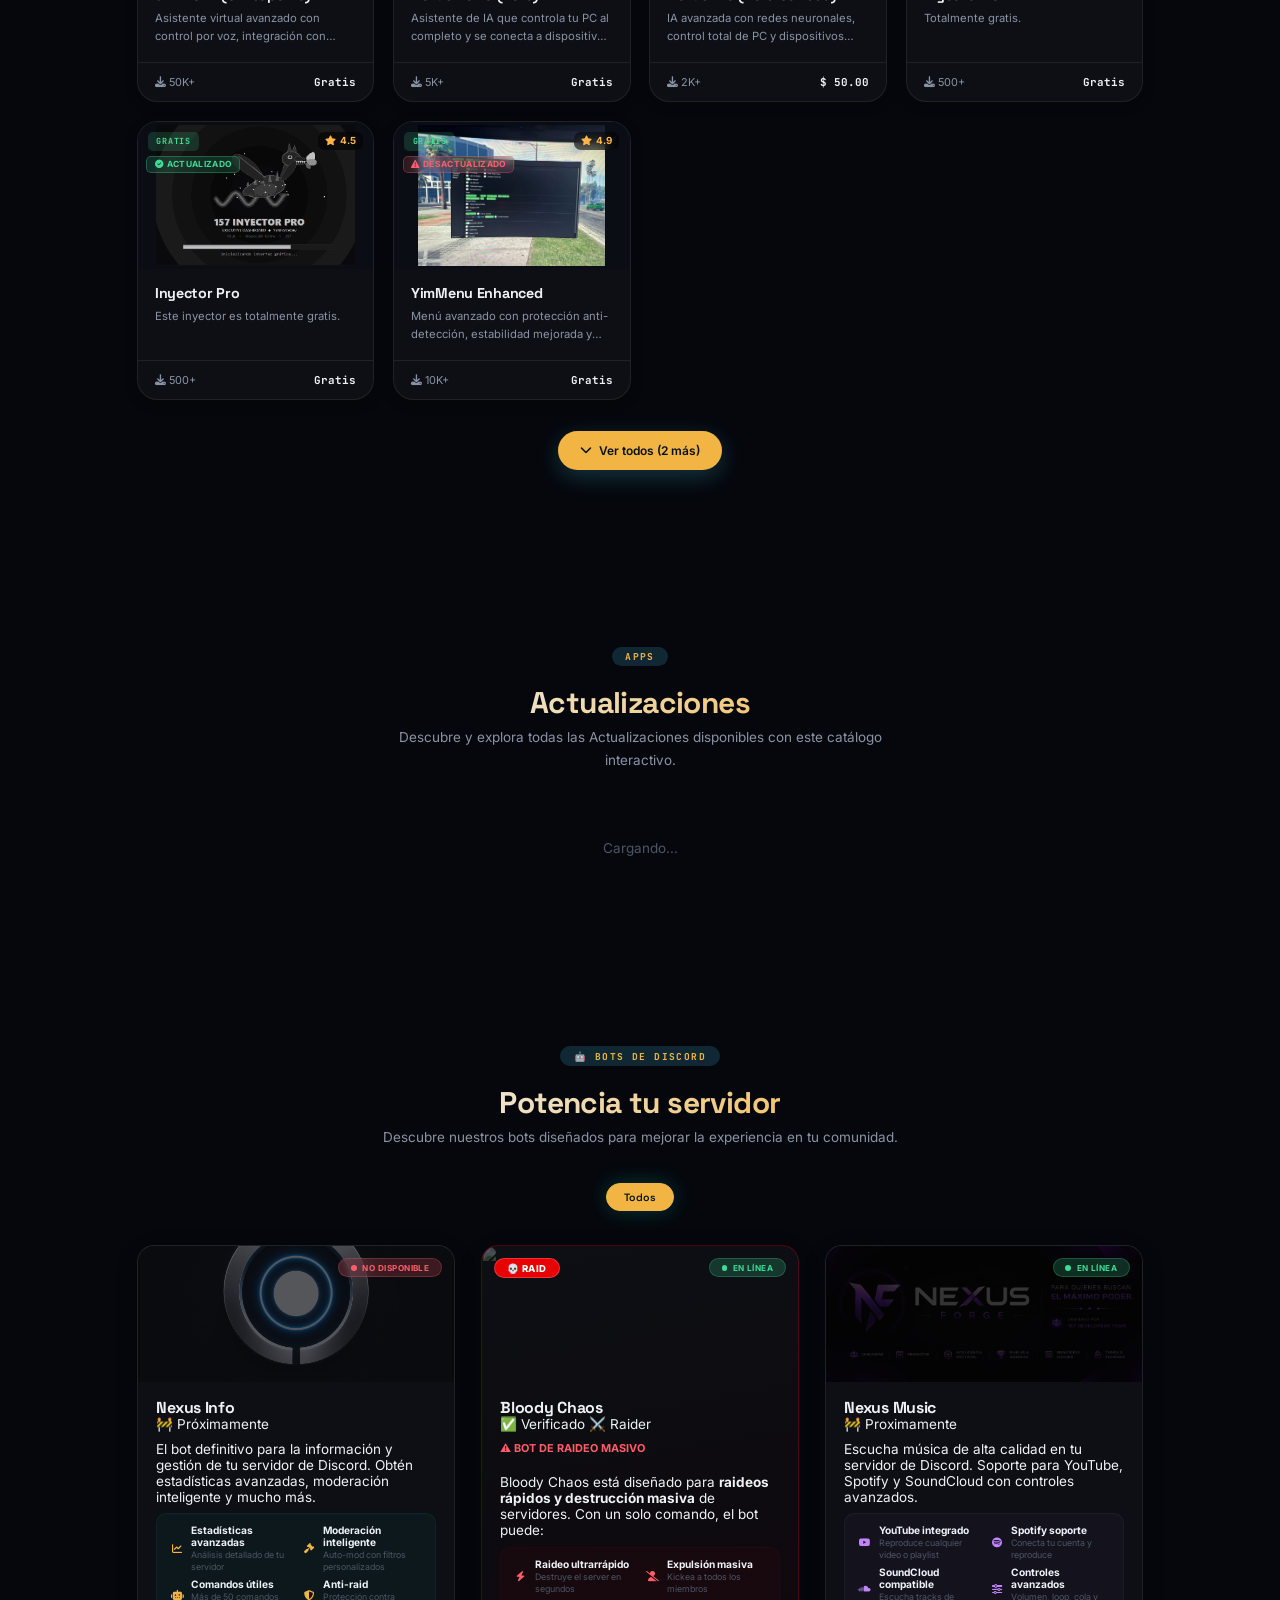
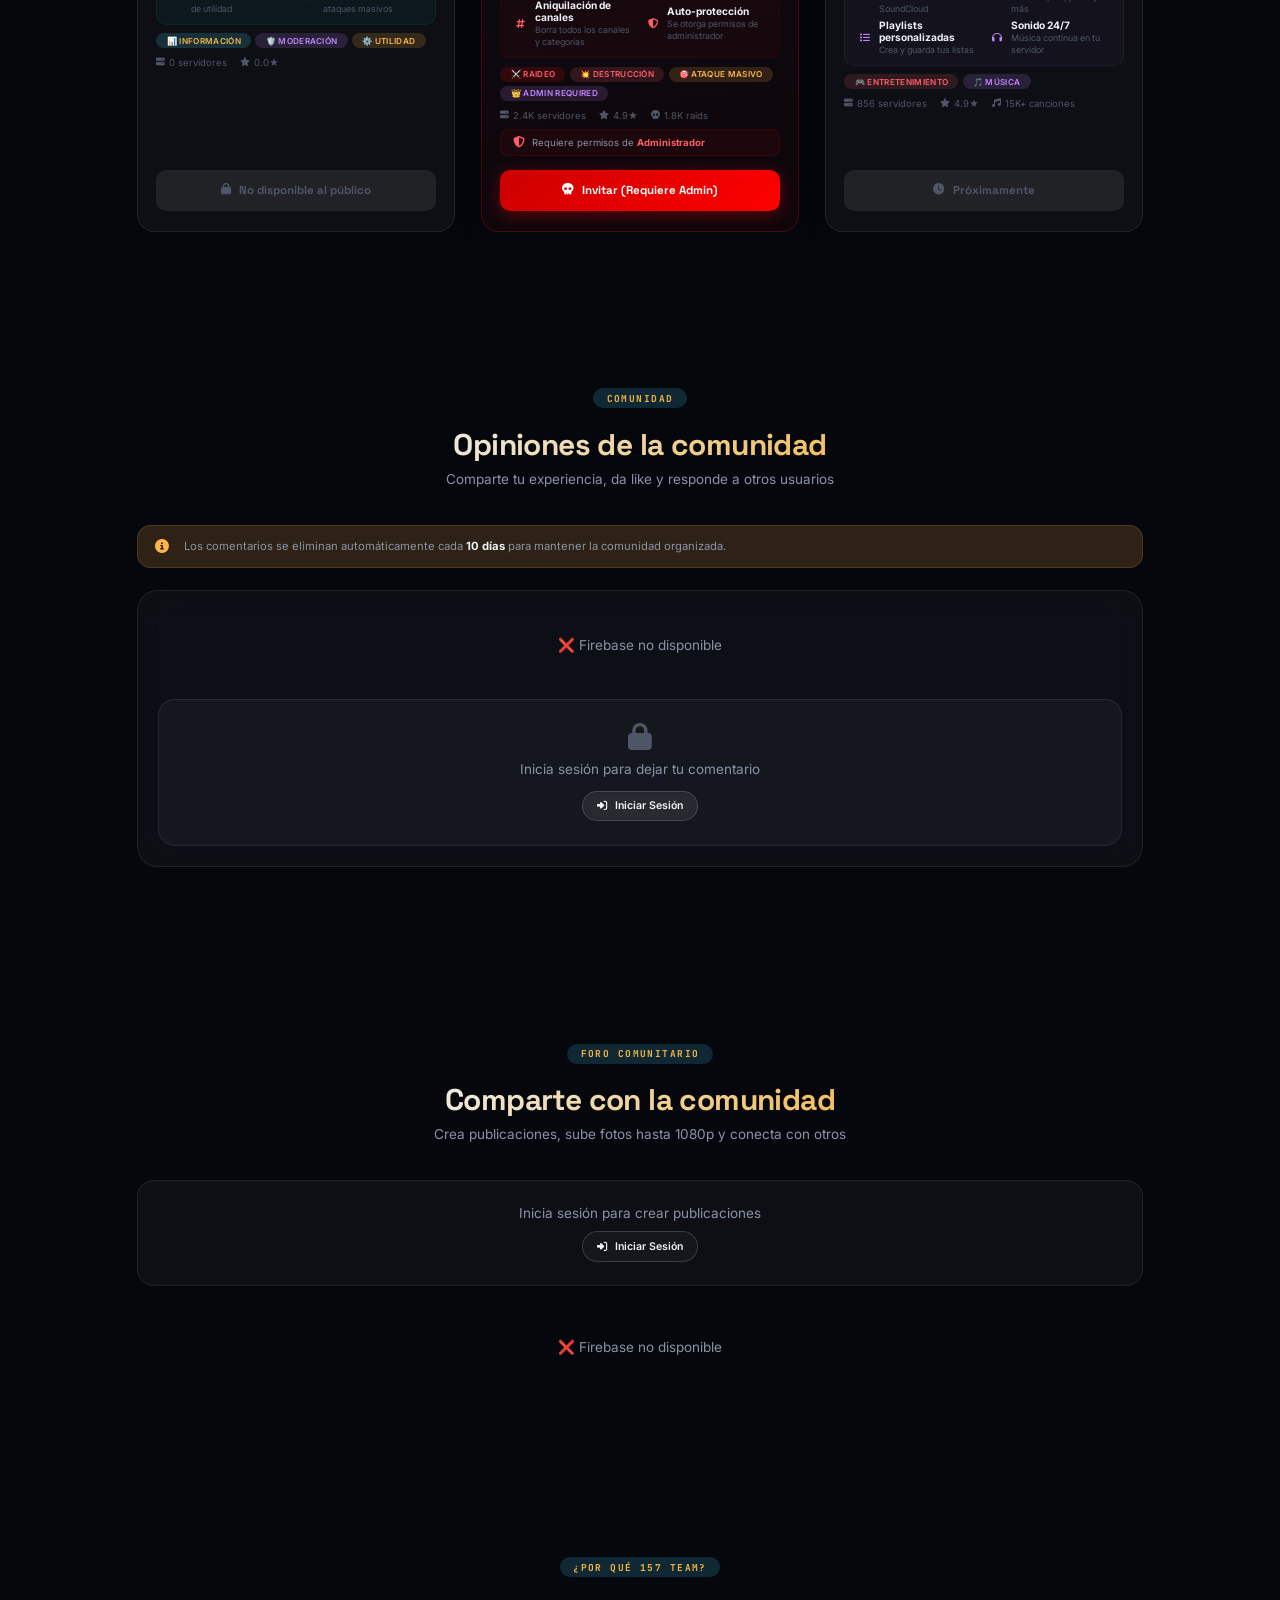
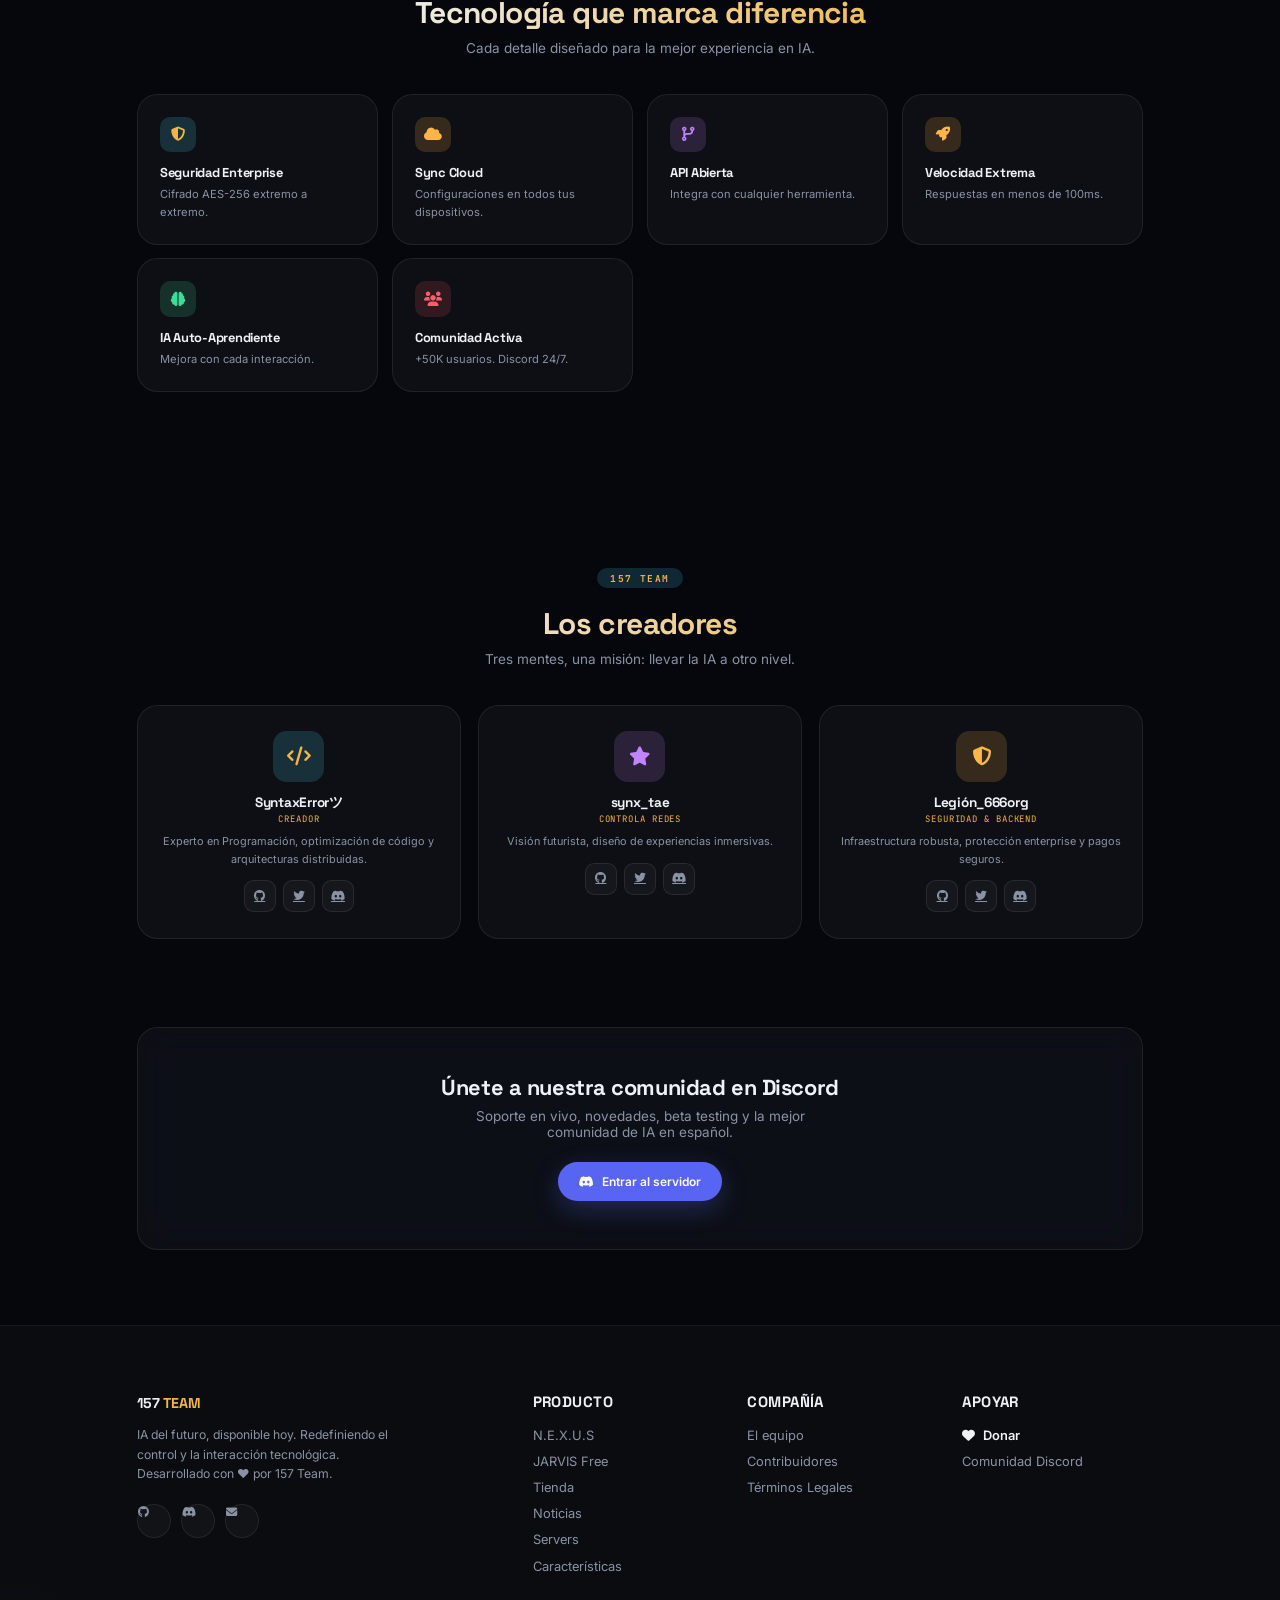
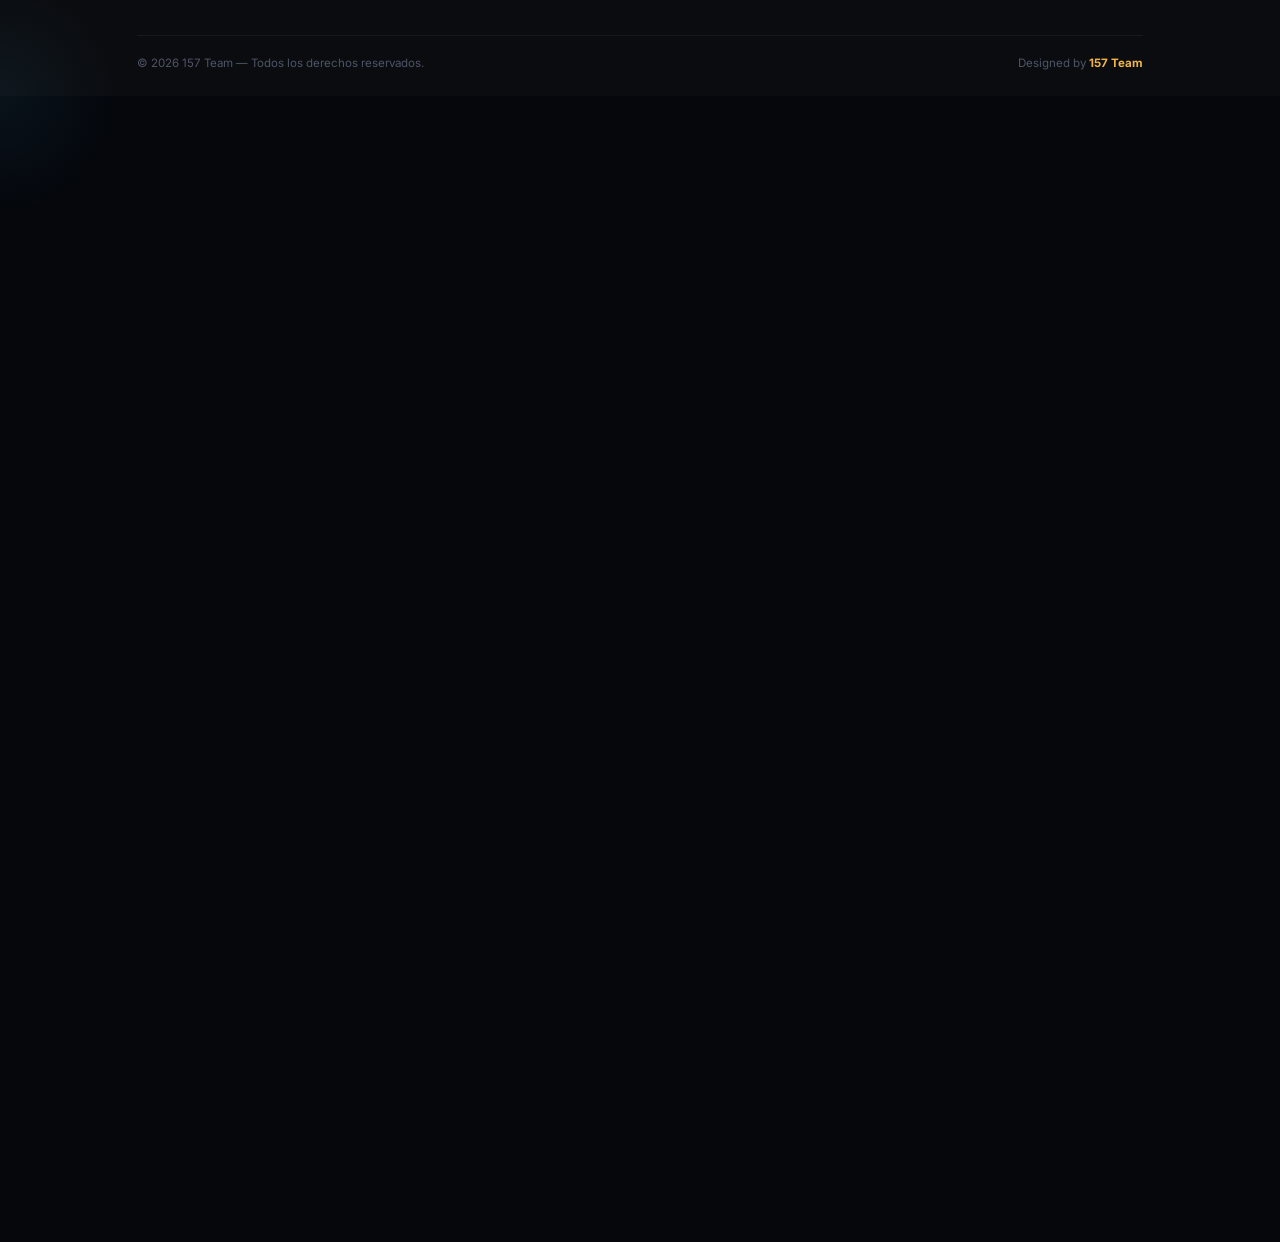
==== commit 3e5e11f3: "Update index.html" ====
--- a/index.html
+++ b/index.html
@@ -373,9 +373,9 @@
 
            
             <div class="statbar rv">
-                <div class="stat"><div class="stat-n">50K+</div><div class="stat-l">Usuarios</div></div>
+                <div class="stat"><div class="stat-n">5K+</div><div class="stat-l">Usuarios</div></div>
                 <div class="stat"><div class="stat-n">99.9%</div><div class="stat-l">Uptime</div></div>
-                <div class="stat"><div class="stat-n">157</div><div class="stat-l">Módulos IA</div></div>
+                <div class="stat"><div class="stat-n">157</div><div class="stat-l">Equip</div></div>
                 <div class="stat"><div class="stat-n">4.9★</div><div class="stat-l">Rating</div></div>
                 <div class="stat"><div class="stat-n">24/7</div><div class="stat-l">Soporte</div></div>
             </div>
--- a/css/style.css
+++ b/css/style.css
@@ -2893,7 +2893,10 @@
 }
 
 /* ============================================================
-   CHAT PANEL — VERSIÓN PROFESIONAL NEXUS
+   CHAT PANEL — VERSIÓN PROFESIONAL NEXUS (MEJORADA)
+   Reemplaza directamente el bloque .chat-panel de tu css/style.css
+   Mismos nombres de clase que el original -> compatible 100% con
+   tu HTML y tu script.js actuales, sin tocar nada más.
    ============================================================ */
 
 /* --- PANEL PRINCIPAL --- */
@@ -2910,27 +2913,62 @@
     -webkit-backdrop-filter: blur(40px) saturate(1.4);
     border: 1px solid rgba(255, 255, 255, 0.08);
     border-radius: 28px;
-    box-shadow: 0 32px 80px rgba(0, 0, 0, 0.7), inset 0 1px 0 rgba(255, 255, 255, 0.06);
+    box-shadow:
+        0 32px 80px rgba(0, 0, 0, 0.7),
+        0 8px 24px rgba(0, 0, 0, 0.4),
+        inset 0 1px 0 rgba(255, 255, 255, 0.08),
+        inset 0 0 60px rgba(79, 216, 255, 0.02);
     display: none;
     flex-direction: column;
     z-index: 9998;
     overflow: hidden;
     animation: chatSlideUp 0.4s cubic-bezier(0.34, 1.56, 0.64, 1);
+    isolation: isolate;
+}
+
+/* leve resplandor ambiental que sigue el borde superior, sensación de "vidrio con luz" */
+.chat-panel::before {
+    content: '';
+    position: absolute;
+    top: 0;
+    left: 10%;
+    right: 10%;
+    height: 1px;
+    background: linear-gradient(90deg, transparent, rgba(79, 216, 255, 0.5), transparent);
+    z-index: 1;
+    pointer-events: none;
 }
 
 .chat-panel.open {
     display: flex;
     flex-direction: column;
+}
+
+.chat-panel.closing {
+    animation: chatSlideDown 0.25s cubic-bezier(0.4, 0, 1, 1) forwards;
 }
 
 @keyframes chatSlideUp {
     from {
         opacity: 0;
         transform: translateY(30px) scale(0.94);
+        filter: blur(4px);
     }
     to {
         opacity: 1;
         transform: translateY(0) scale(1);
+        filter: blur(0);
+    }
+}
+
+@keyframes chatSlideDown {
+    from {
+        opacity: 1;
+        transform: translateY(0) scale(1);
+    }
+    to {
+        opacity: 0;
+        transform: translateY(16px) scale(0.96);
     }
 }
 
@@ -2942,7 +2980,9 @@
     justify-content: space-between;
     align-items: center;
     flex-shrink: 0;
-    background: rgba(0, 0, 0, 0.3);
+    background: linear-gradient(180deg, rgba(255, 255, 255, 0.03), rgba(0, 0, 0, 0.3));
+    position: relative;
+    z-index: 2;
 }
 
 .chat-panel-header .chat-title {
@@ -2959,6 +2999,7 @@
 .chat-panel-header .chat-title i {
     color: var(--cyan);
     font-size: 1.1rem;
+    filter: drop-shadow(0 0 6px rgba(79, 216, 255, 0.5));
 }
 
 .chat-panel-header .chat-close {
@@ -2969,12 +3010,21 @@
     cursor: pointer;
     padding: 6px 8px;
     border-radius: 10px;
-    transition: all 0.2s ease;
+    transition: all 0.25s cubic-bezier(0.34, 1.56, 0.64, 1);
 }
 
 .chat-panel-header .chat-close:hover {
-    background: rgba(255, 255, 255, 0.06);
-    color: var(--text);
+    background: rgba(255, 92, 92, 0.1);
+    color: #ff6b6b;
+    transform: rotate(90deg);
+}
+
+.chat-panel-header .chat-close:focus-visible,
+.chat-back-btn:focus-visible,
+.chat-send-btn:focus-visible,
+.chat-list-item:focus-visible {
+    outline: 2px solid var(--cyan);
+    outline-offset: 2px;
 }
 
 /* --- BÚSQUEDA --- */
@@ -2982,23 +3032,27 @@
     padding: 12px 18px;
     display: flex;
     align-items: center;
-    gap: 12px;
     border-bottom: 1px solid rgba(255, 255, 255, 0.04);
     flex-shrink: 0;
     background: rgba(0, 0, 0, 0.15);
+    position: relative;
 }
 
 .chat-search i {
+    position: absolute;
+    left: 32px;
     color: var(--text-faint);
-    font-size: 0.85rem;
-    opacity: 0.6;
+    font-size: 0.8rem;
+    opacity: 0.55;
+    pointer-events: none;
+    transition: opacity 0.2s ease, color 0.2s ease;
 }
 
 .chat-search input {
     flex: 1;
     background: rgba(255, 255, 255, 0.05);
     border: 1px solid rgba(255, 255, 255, 0.06);
-    padding: 9px 14px;
+    padding: 9px 14px 9px 34px;
     border-radius: 12px;
     color: var(--text);
     font-size: 0.85rem;
@@ -3015,6 +3069,12 @@
     background: rgba(255, 255, 255, 0.08);
     border-color: var(--cyan);
     box-shadow: 0 0 0 3px var(--cyan-dim);
+}
+
+.chat-search input:focus + i,
+.chat-search input:not(:placeholder-shown) + i {
+    color: var(--cyan);
+    opacity: 0.9;
 }
 
 /* --- RESULTADOS DE BÚSQUEDA --- */
@@ -3023,6 +3083,8 @@
     overflow-y: auto;
     border-bottom: 1px solid rgba(255, 255, 255, 0.04);
     background: rgba(0, 0, 0, 0.2);
+    scrollbar-width: thin;
+    scrollbar-color: rgba(79, 216, 255, 0.3) transparent;
 }
 
 .chat-search-results .chat-list-item {
@@ -3035,11 +3097,13 @@
     overflow-y: auto;
     padding: 6px 0;
     background: rgba(0, 0, 0, 0.1);
+    scrollbar-width: thin;
+    scrollbar-color: rgba(79, 216, 255, 0.3) transparent;
 }
 
 .chat-list-empty {
     text-align: center;
-    padding: 40px 20px;
+    padding: 48px 20px;
     color: var(--text-faint);
 }
 
@@ -3049,11 +3113,18 @@
     margin-bottom: 12px;
     color: var(--text-faint);
     opacity: 0.4;
+    animation: floatSoft 3.5s ease-in-out infinite;
+}
+
+@keyframes floatSoft {
+    0%, 100% { transform: translateY(0); }
+    50% { transform: translateY(-6px); }
 }
 
 .chat-list-empty p {
     font-size: 0.9rem;
-    opacity: 0.8;
+    opacity: 0.85;
+    color: var(--text-dim);
 }
 
 .chat-list-empty small {
@@ -3070,17 +3141,51 @@
     gap: 14px;
     padding: 12px 20px;
     cursor: pointer;
-    transition: all 0.2s ease;
+    transition: background 0.2s ease, border-color 0.2s ease;
     border-bottom: 1px solid rgba(255, 255, 255, 0.03);
+    border-left: 2px solid transparent;
+    position: relative;
 }
 
 .chat-list-item:hover {
     background: rgba(79, 216, 255, 0.06);
-    transform: translateX(4px);
+    border-left-color: var(--cyan);
+}
+
+.chat-list-item:hover .chat-avatar {
+    transform: scale(1.05);
 }
 
 .chat-list-item:active {
-    transform: scale(0.98);
+    background: rgba(79, 216, 255, 0.1);
+}
+
+/* estado no leído — opcional: añade la clase "unread" al .chat-list-item desde tu JS
+   (if (chat.lastSenderId !== currentUser.uid) item.classList.add('unread')) */
+.chat-list-item.unread {
+    border-left-color: var(--amber, #ffb347);
+    background: rgba(255, 179, 71, 0.04);
+}
+
+.chat-list-item.unread .chat-name {
+    color: var(--text);
+    font-weight: 700;
+}
+
+.chat-list-item.unread .chat-last-msg {
+    color: var(--text);
+    opacity: 0.9;
+}
+
+.chat-list-item.unread .chat-time::before {
+    content: '';
+    display: block;
+    width: 8px;
+    height: 8px;
+    border-radius: 50%;
+    background: var(--cyan);
+    box-shadow: 0 0 8px rgba(79, 216, 255, 0.7);
+    margin: 0 auto 6px;
 }
 
 .chat-avatar {
@@ -3096,14 +3201,35 @@
     font-size: 1rem;
     flex-shrink: 0;
     overflow: hidden;
-    border: 2px solid rgba(255, 255, 255, 0.06);
-    box-shadow: 0 4px 12px rgba(0, 0, 0, 0.2);
+    border: 2px solid rgba(255, 255, 255, 0.08);
+    box-shadow: 0 4px 12px rgba(0, 0, 0, 0.25);
+    position: relative;
+    transition: transform 0.25s cubic-bezier(0.34, 1.56, 0.64, 1);
 }
 
 .chat-avatar img {
     width: 100%;
     height: 100%;
     object-fit: cover;
+}
+
+/* punto de estado en línea — opcional: añade class="chat-avatar online" desde tu JS */
+.chat-avatar.online::after {
+    content: '';
+    position: absolute;
+    bottom: 0;
+    right: 0;
+    width: 11px;
+    height: 11px;
+    border-radius: 50%;
+    background: var(--success, #4ade80);
+    border: 2px solid #0a0d15;
+}
+
+/* anillo dorado para usuarios Nexus+ — opcional: class="chat-avatar plus" */
+.chat-avatar.plus {
+    border-color: var(--plus-gold-2, #ffb347);
+    box-shadow: 0 0 0 2px rgba(255, 179, 71, 0.25), 0 4px 12px rgba(0, 0, 0, 0.25);
 }
 
 .chat-info {
@@ -3134,6 +3260,7 @@
     color: var(--text-faint);
     flex-shrink: 0;
     opacity: 0.5;
+    text-align: center;
 }
 
 /* --- VISTA DE CHAT ACTIVO --- */
@@ -3160,6 +3287,7 @@
 .chat-back-btn:hover {
     background: var(--panel);
     color: var(--text);
+    transform: translateX(-2px);
 }
 
 /* --- MENSAJES --- */
@@ -3169,10 +3297,19 @@
     padding: 20px 18px 10px;
     display: flex;
     flex-direction: column;
-    gap: 12px;
-}
-
-/* Scrollbar elegante para los mensajes */
+    gap: 4px;
+    scrollbar-width: thin;
+    scrollbar-color: rgba(79, 216, 255, 0.3) transparent;
+    mask-image: linear-gradient(to bottom, transparent 0, #000 16px, #000 calc(100% - 8px), transparent 100%);
+    -webkit-mask-image: linear-gradient(to bottom, transparent 0, #000 16px, #000 calc(100% - 8px), transparent 100%);
+}
+
+/* separación normal entre burbujas de distinto remitente */
+.chat-msg {
+    margin-bottom: 8px;
+}
+
+/* Scrollbar elegante (WebKit) */
 .chat-messages::-webkit-scrollbar,
 .chat-list::-webkit-scrollbar,
 .chat-search-results::-webkit-scrollbar {
@@ -3209,6 +3346,7 @@
     word-break: break-word;
     box-shadow: 0 4px 20px rgba(0, 0, 0, 0.2);
     animation: bubblePop 0.3s cubic-bezier(0.34, 1.56, 0.64, 1);
+    transition: box-shadow 0.2s ease;
 }
 
 @keyframes bubblePop {
@@ -3241,6 +3379,21 @@
     box-shadow: 0 4px 16px rgba(0, 0, 0, 0.15);
 }
 
+/* agrupa burbujas consecutivas del mismo remitente — automático, sin JS */
+.chat-msg.sent + .chat-msg.sent {
+    margin-top: -6px;
+    border-top-right-radius: 6px;
+}
+
+.chat-msg.received + .chat-msg.received {
+    margin-top: -6px;
+    border-top-left-radius: 6px;
+}
+
+.chat-msg.received + .chat-msg.received .msg-sender {
+    display: none;
+}
+
 /* Nombre del remitente (solo en recibidos) */
 .chat-msg .msg-sender {
     font-size: 0.7rem;
@@ -3265,7 +3418,12 @@
     margin-top: 6px;
     display: block;
     text-align: right;
-    opacity: 0.5;
+    opacity: 0.45;
+    transition: opacity 0.2s ease;
+}
+
+.chat-msg:hover .msg-time {
+    opacity: 0.75;
 }
 
 /* Gema dentro del mensaje (para ti si eres Nexus+) */
@@ -3276,6 +3434,56 @@
     display: inline-block;
 }
 
+/* separador de fecha — opcional: inserta <div class="chat-date-divider"><span>Hoy</span></div> */
+.chat-date-divider {
+    display: flex;
+    align-items: center;
+    text-align: center;
+    gap: 12px;
+    margin: 14px 0 10px;
+}
+
+.chat-date-divider::before,
+.chat-date-divider::after {
+    content: '';
+    flex: 1;
+    height: 1px;
+    background: rgba(255, 255, 255, 0.07);
+}
+
+.chat-date-divider span {
+    font-size: 0.65rem;
+    color: var(--text-faint);
+    text-transform: uppercase;
+    letter-spacing: 0.05em;
+}
+
+/* indicador "escribiendo…" — opcional: añade este bloque cuando el otro usuario escriba
+   <div class="chat-msg received chat-typing"><span></span><span></span><span></span></div> */
+.chat-msg.chat-typing {
+    display: flex;
+    align-items: center;
+    gap: 4px;
+    padding: 14px 18px;
+}
+
+.chat-typing span {
+    width: 6px;
+    height: 6px;
+    border-radius: 50%;
+    background: var(--text-dim);
+    opacity: 0.6;
+    animation: typingBounce 1.2s ease-in-out infinite;
+}
+
+.chat-typing span:nth-child(2) { animation-delay: 0.15s; }
+.chat-typing span:nth-child(3) { animation-delay: 0.3s; }
+
+@keyframes typingBounce {
+    0%, 60%, 100% { transform: translateY(0); opacity: 0.4; }
+    30% { transform: translateY(-4px); opacity: 1; }
+}
+
 /* --- INPUT DE CHAT --- */
 .chat-input-area {
     padding: 14px 18px;
@@ -3285,6 +3493,11 @@
     background: rgba(0, 0, 0, 0.25);
     flex-shrink: 0;
     backdrop-filter: blur(10px);
+    transition: box-shadow 0.25s ease;
+}
+
+.chat-input-area:focus-within {
+    box-shadow: inset 0 1px 0 rgba(79, 216, 255, 0.08);
 }
 
 .chat-input-area input {
@@ -3328,12 +3541,19 @@
 }
 
 .chat-send-btn:hover {
-    transform: scale(1.08);
-    box-shadow: 0 8px 32px rgba(79, 216, 255, 0.4);
+    transform: scale(1.08) rotate(-8deg);
+    box-shadow: 0 8px 32px rgba(79, 216, 255, 0.45);
 }
 
 .chat-send-btn:active {
     transform: scale(0.92);
+}
+
+.chat-send-btn:disabled {
+    opacity: 0.4;
+    cursor: not-allowed;
+    box-shadow: none;
+    transform: none;
 }
 
 /* --- RESPONSIVE --- */
@@ -3346,7 +3566,7 @@
         max-height: 70vh;
         border-radius: 20px;
     }
-    
+
     .chat-fab {
         bottom: 16px;
         left: 16px;
@@ -3354,17 +3574,17 @@
         height: 54px;
         font-size: 1.4rem;
     }
-    
+
     .chat-msg {
         max-width: 90%;
         font-size: 0.84rem;
         padding: 10px 14px;
     }
-    
+
     .chat-list-item {
         padding: 10px 14px;
     }
-    
+
     .chat-avatar {
         width: 38px;
         height: 38px;
@@ -3387,13 +3607,27 @@
         bottom: 70px;
         max-height: 60vh;
     }
-    
+
     .chat-fab {
         width: 46px;
         height: 46px;
         font-size: 1.2rem;
         bottom: 80px;
         left: 16px;
+    }
+}
+
+/* --- ACCESIBILIDAD: respeta "reducir movimiento" del sistema --- */
+@media (prefers-reduced-motion: reduce) {
+    .chat-panel,
+    .chat-msg,
+    .chat-avatar,
+    .chat-send-btn,
+    .chat-close,
+    .chat-list-empty i,
+    .chat-typing span {
+        animation: none !important;
+        transition: none !important;
     }
 }
 /* ===== HAMBURGUESA ANIMADA ===== */
@@ -5613,3 +5847,107 @@
     color: var(--danger);
     border: 1px solid rgba(255,93,106,.3);
 }
+
+/* ===== Panel "Actualizaciones de productos" — rediseño aislado (pn-*) =====
+   Usa clases propias (no .prod-update-tag / .chat-list-item) para no heredar
+   el position:absolute de las cards del catálogo ni afectar el chat. */
+#productNotifPanel { max-width: 368px; }
+
+#productNotifPanel #productNotifList {
+    display: flex;
+    flex-direction: column;
+    gap: 8px;
+    padding: 10px;
+}
+
+.pn-item {
+    display: flex;
+    align-items: flex-start;
+    gap: 12px;
+    padding: 12px;
+    border-radius: 14px;
+    background: var(--bg-2);
+    border: 1px solid var(--border);
+    cursor: pointer;
+    transition: background .18s ease, border-color .18s ease, transform .18s ease;
+}
+.pn-item:hover {
+    background: var(--bg-3);
+    border-color: var(--border-strong);
+    transform: translateY(-1px);
+}
+
+.pn-icon {
+    flex-shrink: 0;
+    width: 40px;
+    height: 40px;
+    border-radius: 11px;
+    display: flex;
+    align-items: center;
+    justify-content: center;
+    font-size: .95rem;
+    border: 1px solid;
+}
+
+.pn-body { flex: 1; min-width: 0; }
+
+.pn-top {
+    display: flex;
+    align-items: baseline;
+    justify-content: space-between;
+    gap: 10px;
+}
+
+.pn-title {
+    font-weight: 700;
+    font-size: .85rem;
+    font-family: var(--font-display);
+    color: var(--text);
+    white-space: nowrap;
+    overflow: hidden;
+    text-overflow: ellipsis;
+}
+
+.pn-time {
+    flex-shrink: 0;
+    font-size: .64rem;
+    color: var(--text-faint);
+    white-space: nowrap;
+}
+
+.pn-sub {
+    font-size: .74rem;
+    color: var(--text-dim);
+    white-space: nowrap;
+    overflow: hidden;
+    text-overflow: ellipsis;
+    margin-top: 2px;
+}
+
+.pn-badge {
+    display: inline-flex;
+    align-items: center;
+    gap: 4px;
+    margin-top: 7px;
+    font-size: .6rem;
+    font-weight: 700;
+    padding: 3px 8px;
+    border-radius: 6px;
+    text-transform: uppercase;
+    letter-spacing: .04em;
+}
+.pn-badge--updated {
+    background: rgba(61,220,151,.15);
+    color: var(--success);
+    border: 1px solid rgba(61,220,151,.3);
+}
+.pn-badge--outdated {
+    background: rgba(255,93,106,.15);
+    color: var(--danger);
+    border: 1px solid rgba(255,93,106,.3);
+}
+.pn-badge--unset {
+    background: var(--bg-3);
+    color: var(--text-faint);
+    border: 1px solid var(--border);
+}
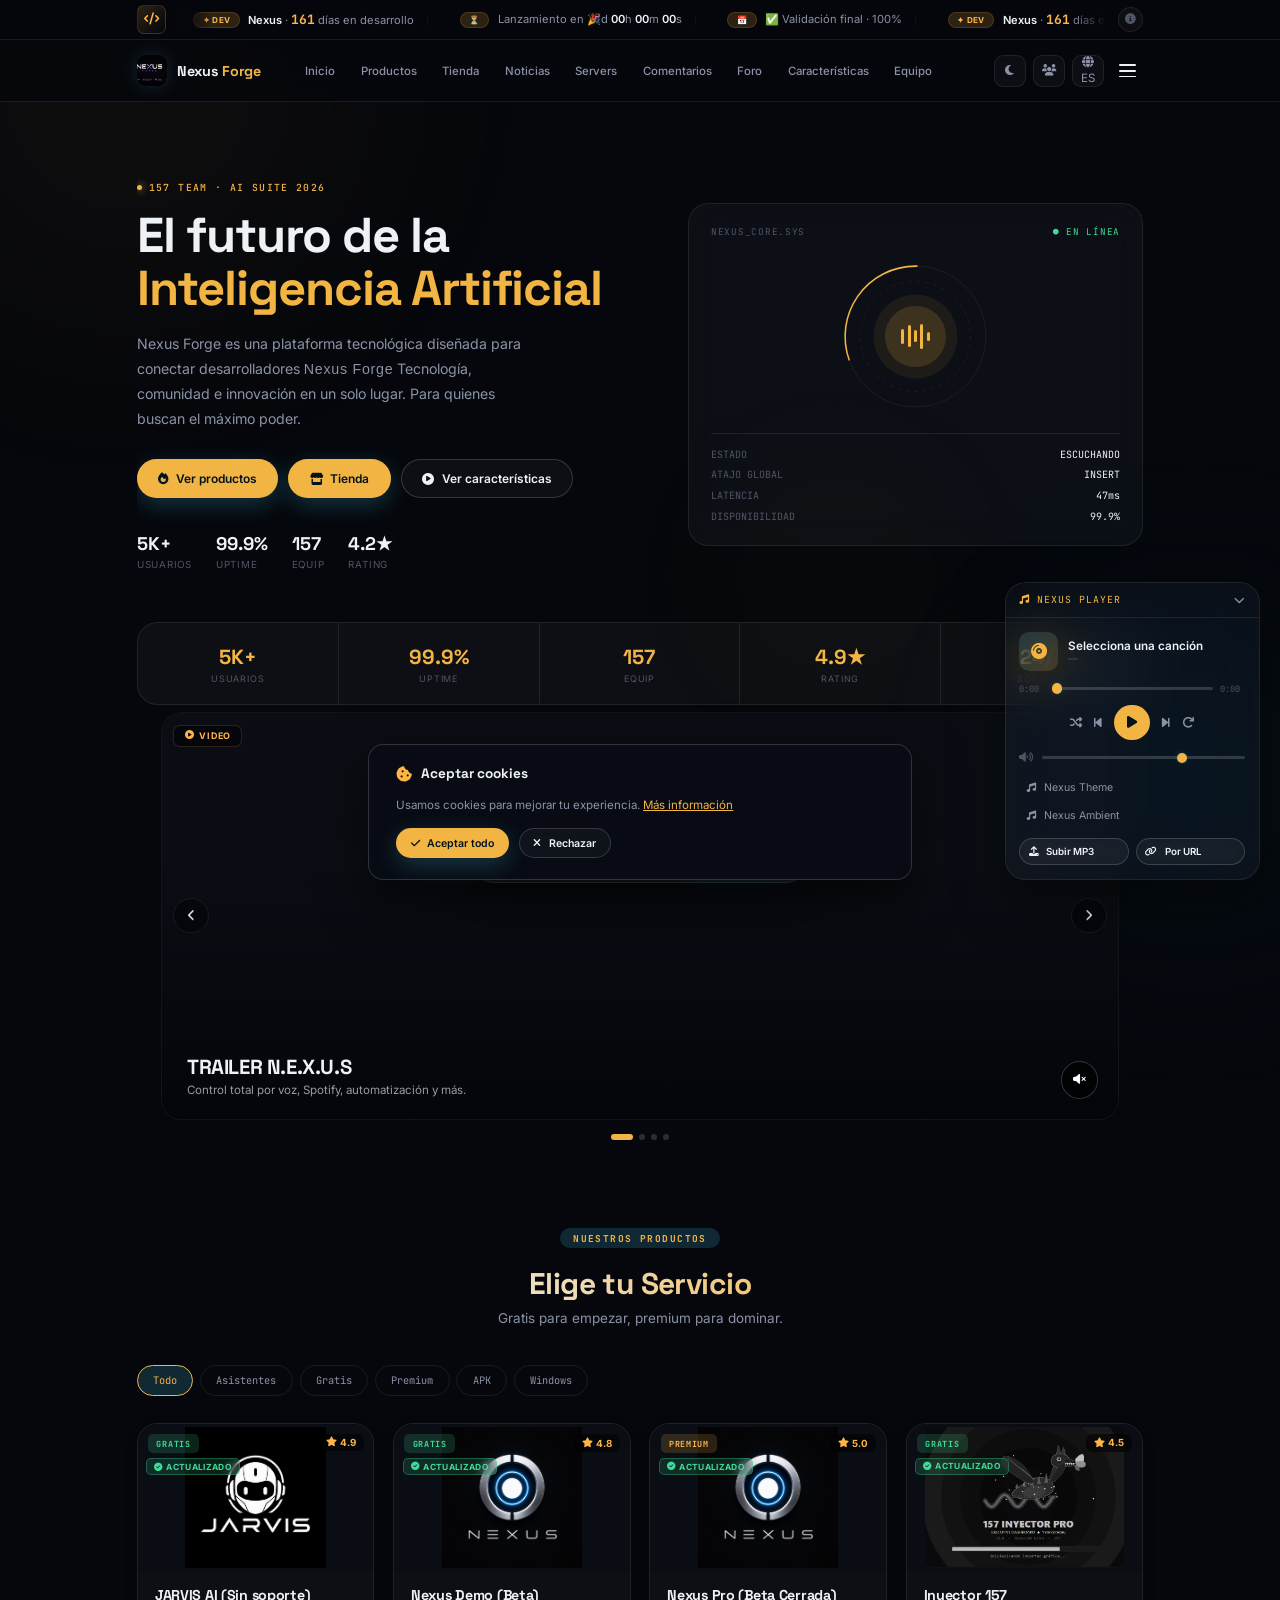
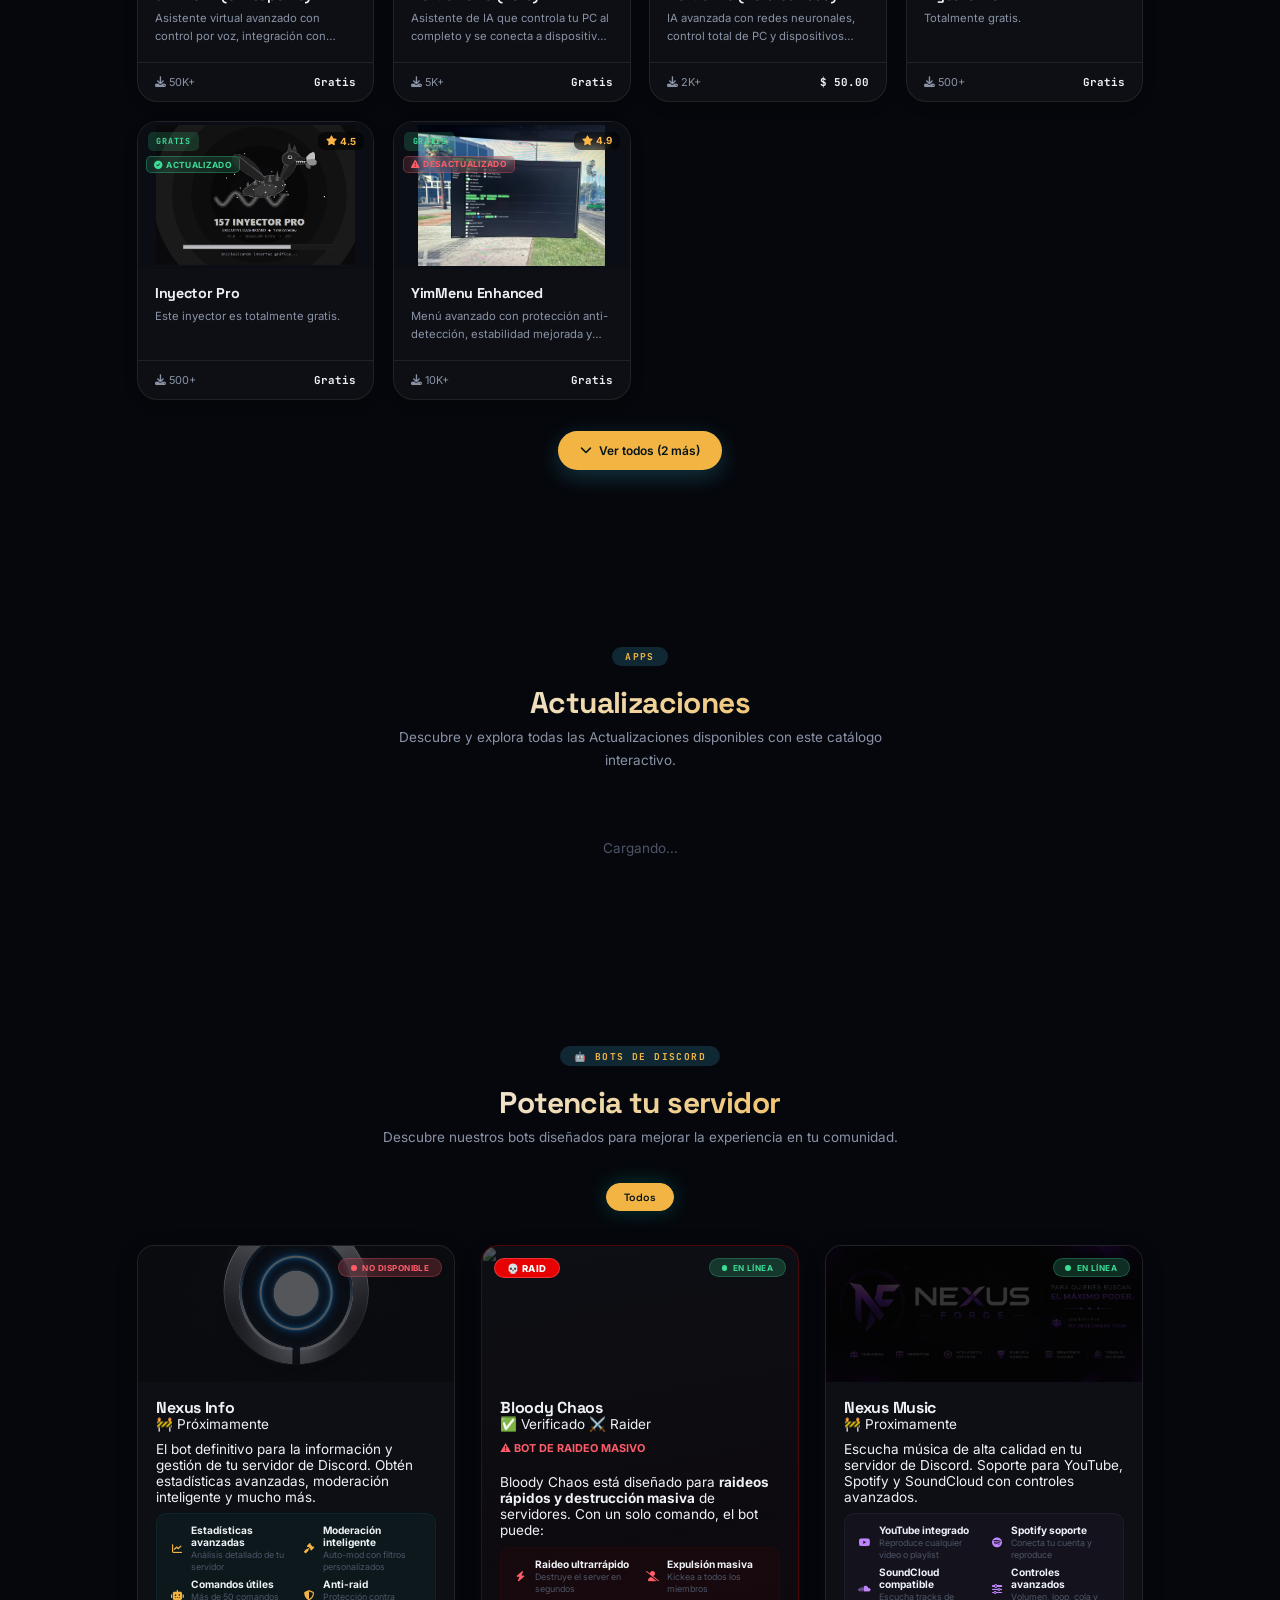
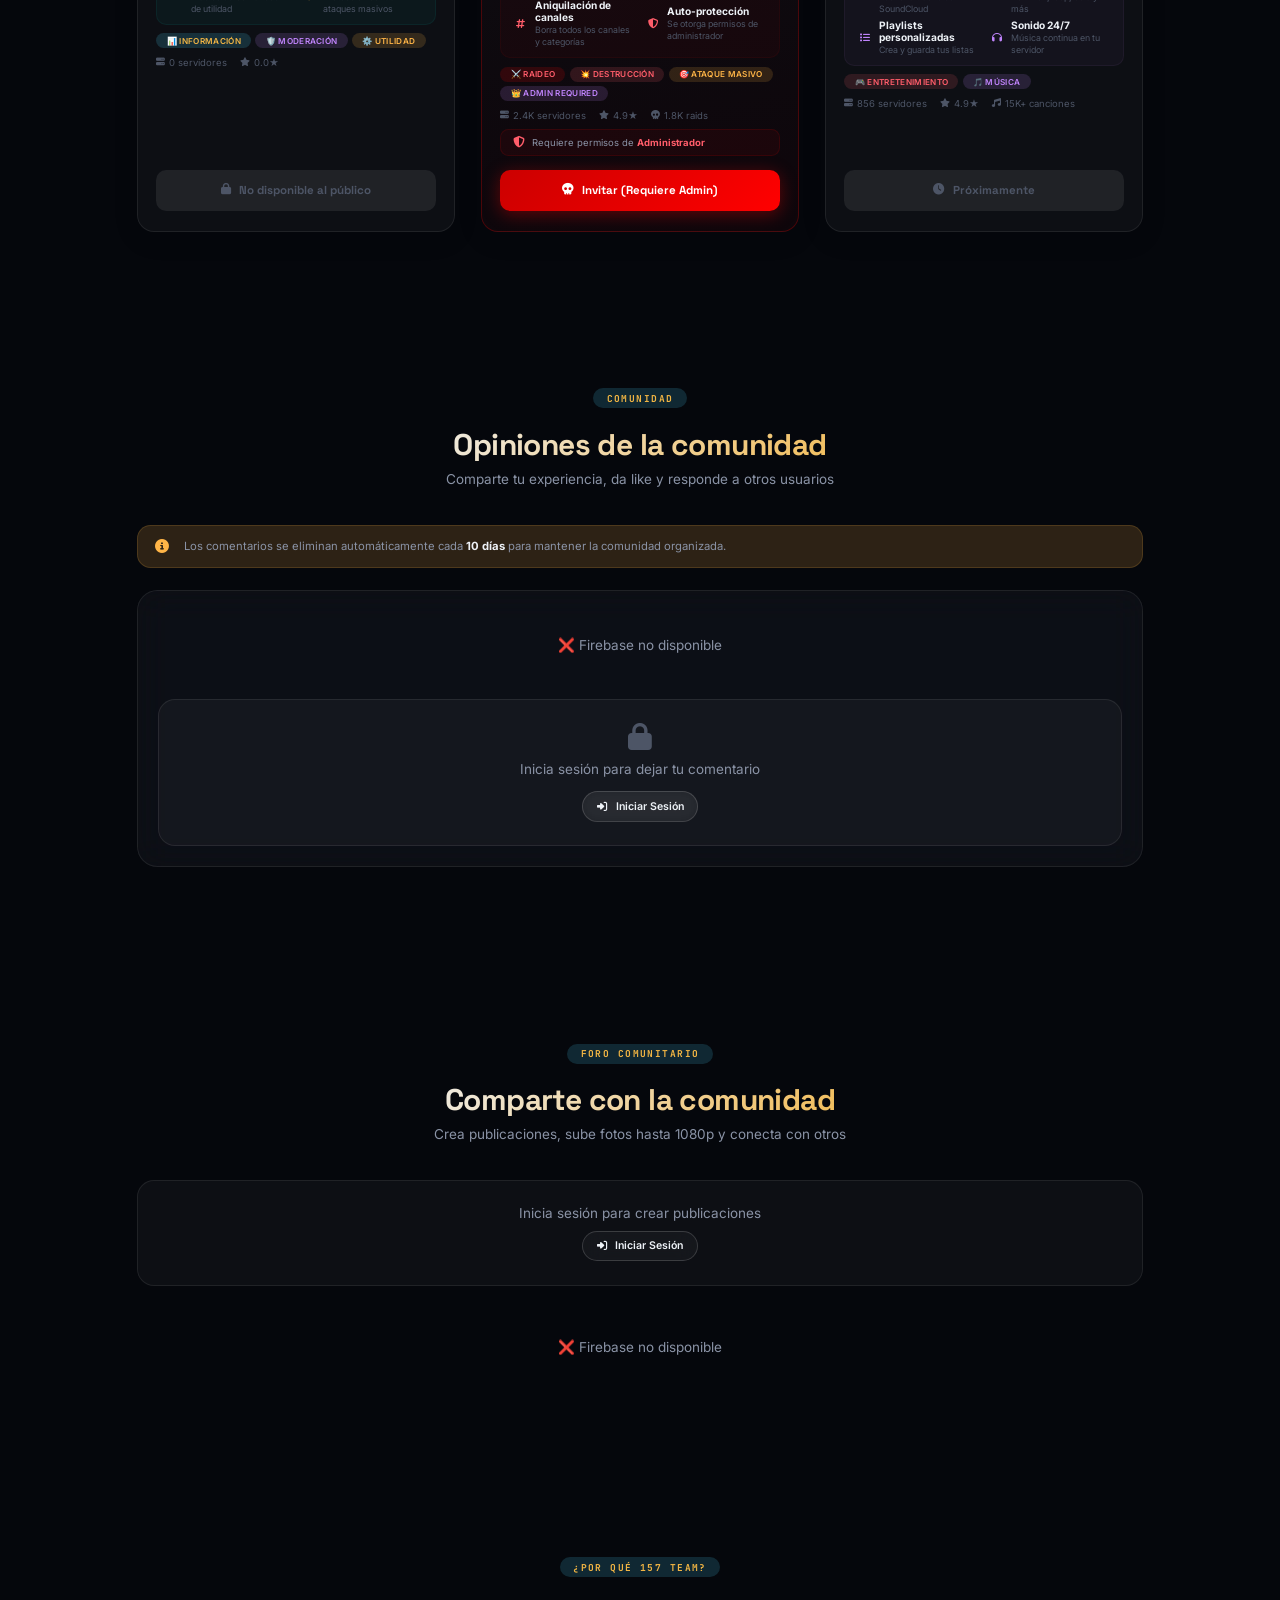
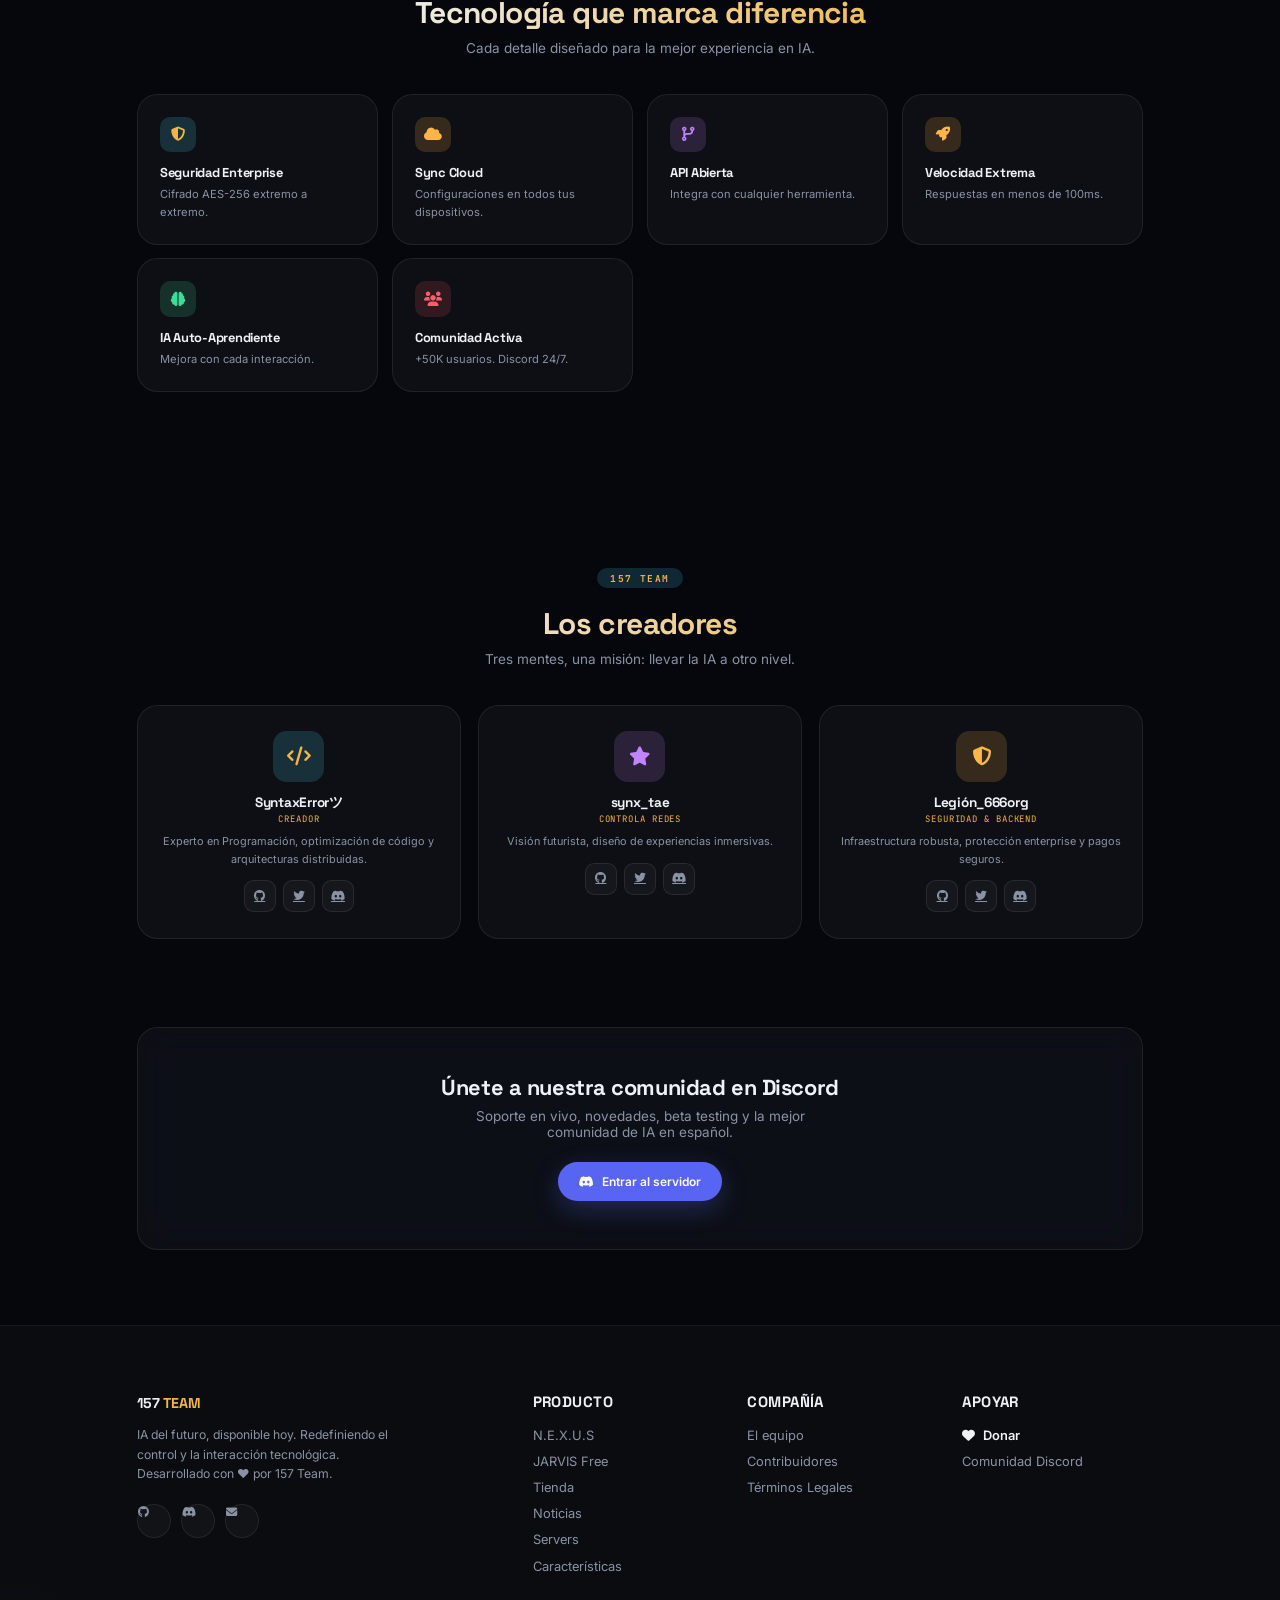
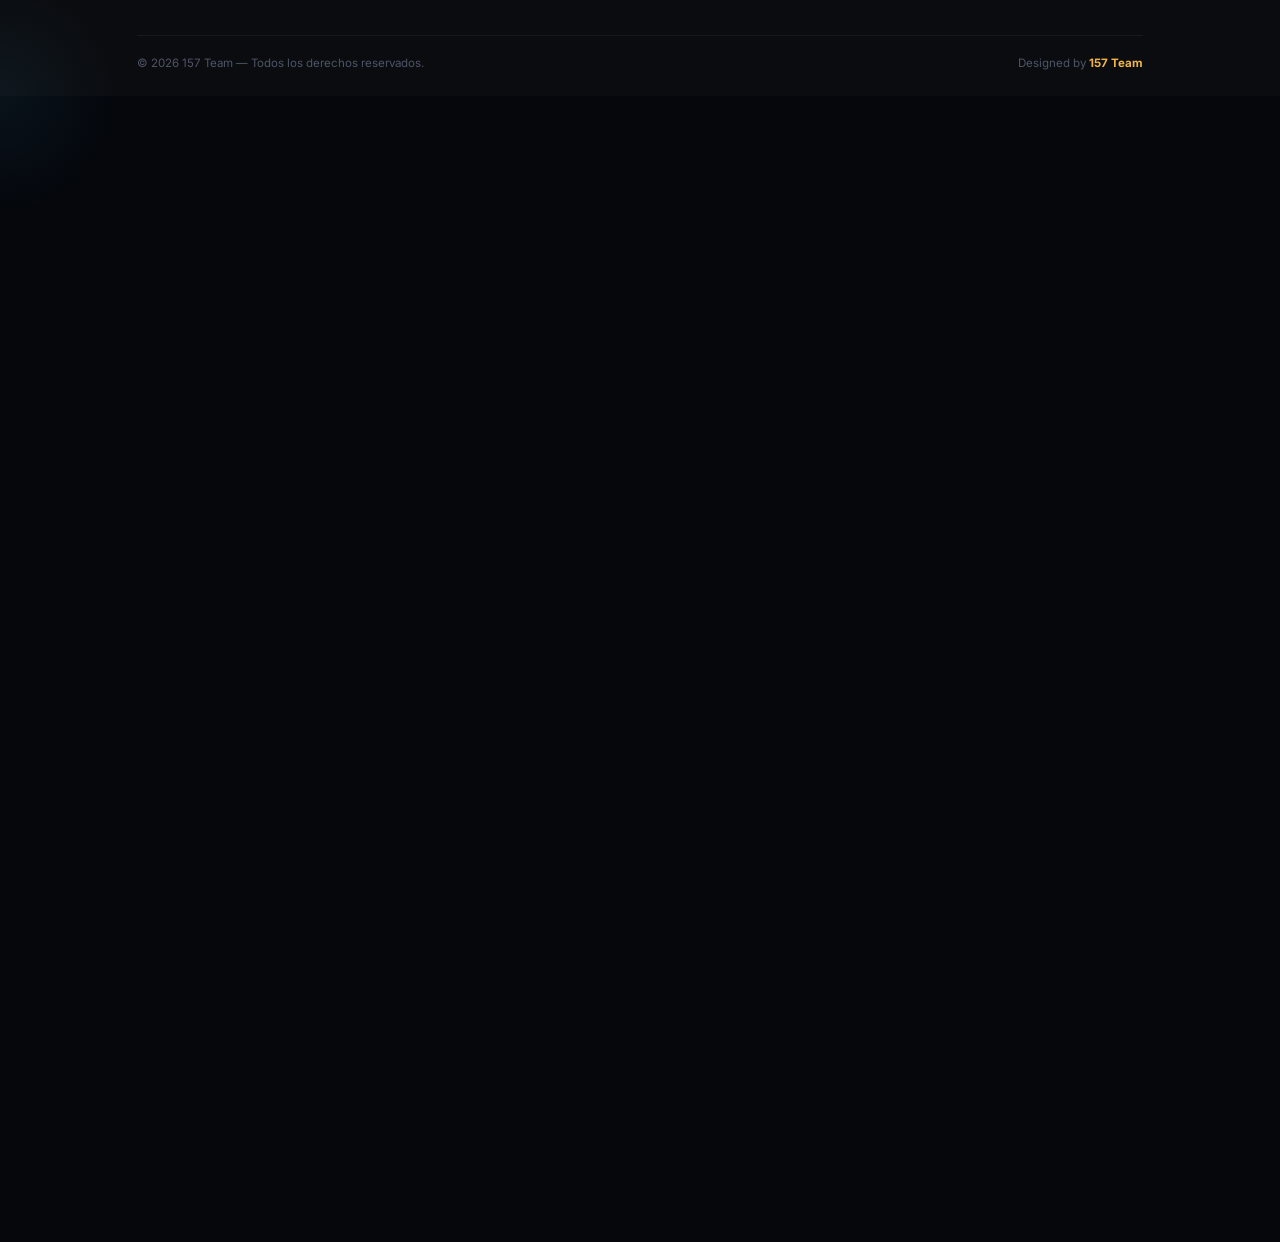
==== commit 176cd559: "Update index.html" ====
--- a/index.html
+++ b/index.html
@@ -951,7 +951,20 @@
     </footer>
 
     
-    <button id="backToTop" style="position:fixed;bottom:24px;left:24px;z-index:999;width:44px;height:44px;border-radius:50%;background:var(--panel);backdrop-filter:blur(12px);border:1px solid var(--border);color:var(--text-dim);font-size:1.1rem;cursor:pointer;transition:all .3s;opacity:0;transform:scale(.8);">↑</button>
+    <style>
+#backToTop{opacity:0;transform:translateY(14px) scale(.8);pointer-events:none;transition:opacity .35s cubic-bezier(.34,1.56,.64,1),transform .35s cubic-bezier(.34,1.56,.64,1),border-color .25s ease,box-shadow .25s ease,color .25s ease;display:flex;align-items:center;justify-content:center;overflow:visible}
+#backToTop.show{opacity:1;transform:translateY(0) scale(1);pointer-events:auto}
+#backToTop .btt-arrow{display:inline-block;animation:bttHint 1.8s ease-in-out infinite}
+@keyframes bttHint{0%,100%{transform:translateY(0)}50%{transform:translateY(-3px)}}
+#backToTop:hover{border-color:var(--cyan);color:var(--cyan);box-shadow:0 8px 24px rgba(79,216,255,.25);transform:translateY(-2px) scale(1.06)}
+#backToTop:active{transform:translateY(-2px) scale(.92)}
+#backToTop.launching::before{content:'';position:absolute;inset:0;border-radius:50%;border:2px solid var(--cyan);animation:bttRing .6s cubic-bezier(0,0,.2,1) forwards}
+@keyframes bttRing{0%{transform:scale(1);opacity:.8}100%{transform:scale(2.2);opacity:0}}
+#backToTop.launching .btt-arrow{animation:bttLaunch .5s cubic-bezier(.34,1.56,.64,1)}
+@keyframes bttLaunch{0%{transform:translateY(0);opacity:1}40%{transform:translateY(-16px);opacity:0}41%{transform:translateY(14px);opacity:0}100%{transform:translateY(0);opacity:1}}
+@media (prefers-reduced-motion:reduce){#backToTop,#backToTop .btt-arrow,#backToTop.launching::before,#backToTop.launching .btt-arrow{animation:none!important}}
+</style>
+    <button id="backToTop" style="position:fixed;bottom:24px;left:24px;z-index:999;width:44px;height:44px;border-radius:50%;background:var(--panel);backdrop-filter:blur(12px);border:1px solid var(--border);color:var(--text-dim);font-size:1.1rem;cursor:pointer;"><span class="btt-arrow">↑</span></button>
     
 <div class="music-player glass" id="musicPlayer">
     <div class="mp-header" id="mpHeader">
@@ -992,6 +1005,31 @@
     </div>
     <audio id="mpAudio" preload="metadata"></audio>
 </div>
+
+    <!-- ============================================================
+         MODAL: AGREGAR PISTA POR URL (reproductor)
+         ============================================================ -->
+    <div class="overlay" id="mpUrlOverlay">
+        <div class="modal" style="max-width:420px;">
+            <button class="modal-x" onclick="closeOverlay('mpUrlOverlay')"><i class="fas fa-times"></i></button>
+            <div style="text-align:center;margin-bottom:20px;">
+                <div style="width:54px;height:54px;border-radius:15px;background:var(--cyan-dim);color:var(--cyan);display:flex;align-items:center;justify-content:center;font-size:1.4rem;margin:0 auto 12px;"><i class="fas fa-link"></i></div>
+                <h3 style="font-family:var(--font-display);font-size:1.15rem;font-weight:700;margin-bottom:6px;">Agregar pista por URL</h3>
+                <p style="color:var(--text-dim);font-size:.82rem;">Pega el link directo del archivo de audio.</p>
+            </div>
+            <div class="op-field-group" style="margin-bottom:14px;">
+                <label class="op-field-label">URL del audio</label>
+                <input type="url" id="mpUrlInput" class="field" placeholder="https://.../cancion.mp3">
+            </div>
+            <div class="op-field-group" style="margin-bottom:18px;">
+                <label class="op-field-label">Nombre de la pista</label>
+                <input type="text" id="mpUrlNameInput" class="field" placeholder="Pista externa">
+            </div>
+            <div class="status-msg" id="mpUrlStatus" style="margin-bottom:10px;"></div>
+            <button onclick="submitMpUrlTrack()" class="btn btn-solid btn-block"><i class="fas fa-plus"></i> Agregar a la playlist</button>
+        </div>
+    </div>
+
     <div class="cursor-glow" id="cursorGlow"></div>
 
     
@@ -1103,6 +1141,51 @@
                 </div>
             </div>
             <a href="https://discord.gg/Nahh9XhnvR" target="_blank" class="btn btn-solid btn-block" style="background:#5865F2;color:#fff;box-shadow:0 6px 20px rgba(88,101,242,.3);"><i class="fab fa-discord"></i> Abrir Discord</a>
+        </div>
+    </div>
+
+    <!-- ============================================================
+         MODAL: RECLAMAR NEXUS PRO GRATIS (Nexus+)
+         ============================================================ -->
+    <div class="overlay" id="nexusProClaimOverlay">
+        <div class="modal" style="max-width:480px;">
+            <button class="modal-x" onclick="closeOverlay('nexusProClaimOverlay')"><i class="fas fa-times"></i></button>
+            <div style="text-align:center;padding-bottom:20px;border-bottom:1px solid var(--border);margin-bottom:20px;">
+                <div style="width:54px;height:54px;border-radius:15px;background:linear-gradient(135deg,rgba(255,233,184,.16),rgba(185,140,255,.14));color:var(--plus-gold-2,#ffb347);display:flex;align-items:center;justify-content:center;font-size:1.5rem;margin:0 auto 12px;"><i class="fas fa-gem"></i></div>
+                <h3 style="font-family:var(--font-display);font-size:1.2rem;font-weight:700;margin-bottom:6px;">Reclama <span id="claimProductName">Nexus Pro</span> gratis</h3>
+                <p style="color:var(--text-dim);font-size:.83rem;">Beneficio exclusivo para miembros Nexus+. Sigue estos pasos:</p>
+            </div>
+            <div style="display:flex;flex-direction:column;gap:14px;margin-bottom:22px;">
+                <div style="display:flex;align-items:flex-start;gap:13px;">
+                    <div style="width:28px;height:28px;border-radius:50%;background:var(--plus-grad,linear-gradient(135deg,#ffe9b8,#ffb347,#b98cff));display:flex;align-items:center;justify-content:center;font-size:.72rem;font-weight:700;color:#2a1200;flex-shrink:0;box-shadow:0 4px 12px rgba(255,179,71,.25);">1</div>
+                    <div><h4 style="font-size:.88rem;font-weight:700;margin-bottom:3px;">Únete al servidor</h4><p style="font-size:.8rem;color:var(--text-dim);line-height:1.55;">Entra a nuestro Discord con el botón de abajo (o el enlace <a id="claimJoinServerBtn" href="https://discord.com/invite/RBBXNZaNDw" target="_blank" style="color:var(--cyan);">discord.gg/Nahh9XhnvR</a>).</p></div>
+                </div>
+                <div style="display:flex;align-items:flex-start;gap:13px;">
+                    <div style="width:28px;height:28px;border-radius:50%;background:var(--plus-grad,linear-gradient(135deg,#ffe9b8,#ffb347,#b98cff));display:flex;align-items:center;justify-content:center;font-size:.72rem;font-weight:700;color:#2a1200;flex-shrink:0;box-shadow:0 4px 12px rgba(255,179,71,.25);">2</div>
+                    <div><h4 style="font-size:.88rem;font-weight:700;margin-bottom:3px;">Abre un ticket</h4><p style="font-size:.8rem;color:var(--text-dim);line-height:1.55;">En el canal de <strong style="color:var(--text);">#tickets</strong> abre uno nuevo.</p></div>
+                </div>
+                <div style="display:flex;align-items:flex-start;gap:13px;">
+                    <div style="width:28px;height:28px;border-radius:50%;background:var(--plus-grad,linear-gradient(135deg,#ffe9b8,#ffb347,#b98cff));display:flex;align-items:center;justify-content:center;font-size:.72rem;font-weight:700;color:#2a1200;flex-shrink:0;box-shadow:0 4px 12px rgba(255,179,71,.25);">3</div>
+                    <div><h4 style="font-size:.88rem;font-weight:700;margin-bottom:3px;">Muestra tu captura de Nexus+</h4><p style="font-size:.8rem;color:var(--text-dim);line-height:1.55;">Sube una captura de tu ficha de operador donde se vea la insignia <strong style="color:var(--plus-gold-2,#ffb347);">NEXUS+</strong> activa.</p></div>
+                </div>
+                <div style="display:flex;align-items:flex-start;gap:13px;">
+                    <div style="width:28px;height:28px;border-radius:50%;background:var(--plus-grad,linear-gradient(135deg,#ffe9b8,#ffb347,#b98cff));display:flex;align-items:center;justify-content:center;font-size:.72rem;font-weight:700;color:#2a1200;flex-shrink:0;box-shadow:0 4px 12px rgba(255,179,71,.25);">4</div>
+                    <div><h4 style="font-size:.88rem;font-weight:700;margin-bottom:3px;">Recibe tu rol</h4><p style="font-size:.8rem;color:var(--text-dim);line-height:1.55;">Un operador te asignará el rol <strong style="color:var(--text);">Nexus+</strong> o <strong style="color:var(--text);">Insider</strong> en el servidor.</p></div>
+                </div>
+                <div style="display:flex;align-items:flex-start;gap:13px;">
+                    <div style="width:28px;height:28px;border-radius:50%;background:var(--plus-grad,linear-gradient(135deg,#ffe9b8,#ffb347,#b98cff));display:flex;align-items:center;justify-content:center;font-size:.72rem;font-weight:700;color:#2a1200;flex-shrink:0;box-shadow:0 4px 12px rgba(255,179,71,.25);">5</div>
+                    <div>
+                        <h4 style="font-size:.88rem;font-weight:700;margin-bottom:3px;">Ejecuta el comando</h4>
+                        <p style="font-size:.8rem;color:var(--text-dim);line-height:1.55;margin-bottom:6px;">Escribe <code style="background:var(--panel-strong);border:1px solid var(--border);padding:2px 7px;border-radius:6px;color:var(--cyan);">/legales</code> en el servidor y acepta los términos.</p>
+                        <button onclick="copyLegalesCommand()" class="btn btn-ghost btn-sm" style="padding:6px 12px;font-size:.72rem;"><i class="fas fa-copy"></i> Copiar /legales</button>
+                    </div>
+                </div>
+                <div style="display:flex;align-items:flex-start;gap:13px;">
+                    <div style="width:28px;height:28px;border-radius:50%;background:var(--plus-grad,linear-gradient(135deg,#ffe9b8,#ffb347,#b98cff));display:flex;align-items:center;justify-content:center;font-size:.72rem;font-weight:700;color:#2a1200;flex-shrink:0;box-shadow:0 4px 12px rgba(255,179,71,.25);">6</div>
+                    <div><h4 style="font-size:.88rem;font-weight:700;margin-bottom:3px;">¡Disfruta de Nexus Pro!</h4><p style="font-size:.8rem;color:var(--text-dim);line-height:1.55;">Recibirás el enlace de descarga directamente en tu ticket.</p></div>
+                </div>
+            </div>
+            <a href="https://discord.com/invite/RBBXNZaNDw" target="_blank" class="btn btn-solid btn-block" style="background:var(--plus-grad,linear-gradient(135deg,#ffe9b8,#ffb347,#b98cff));border:none;color:#2a1200;box-shadow:0 6px 20px rgba(255,179,71,.3);"><i class="fab fa-discord"></i> Abrir Discord y reclamar</a>
         </div>
     </div>
 
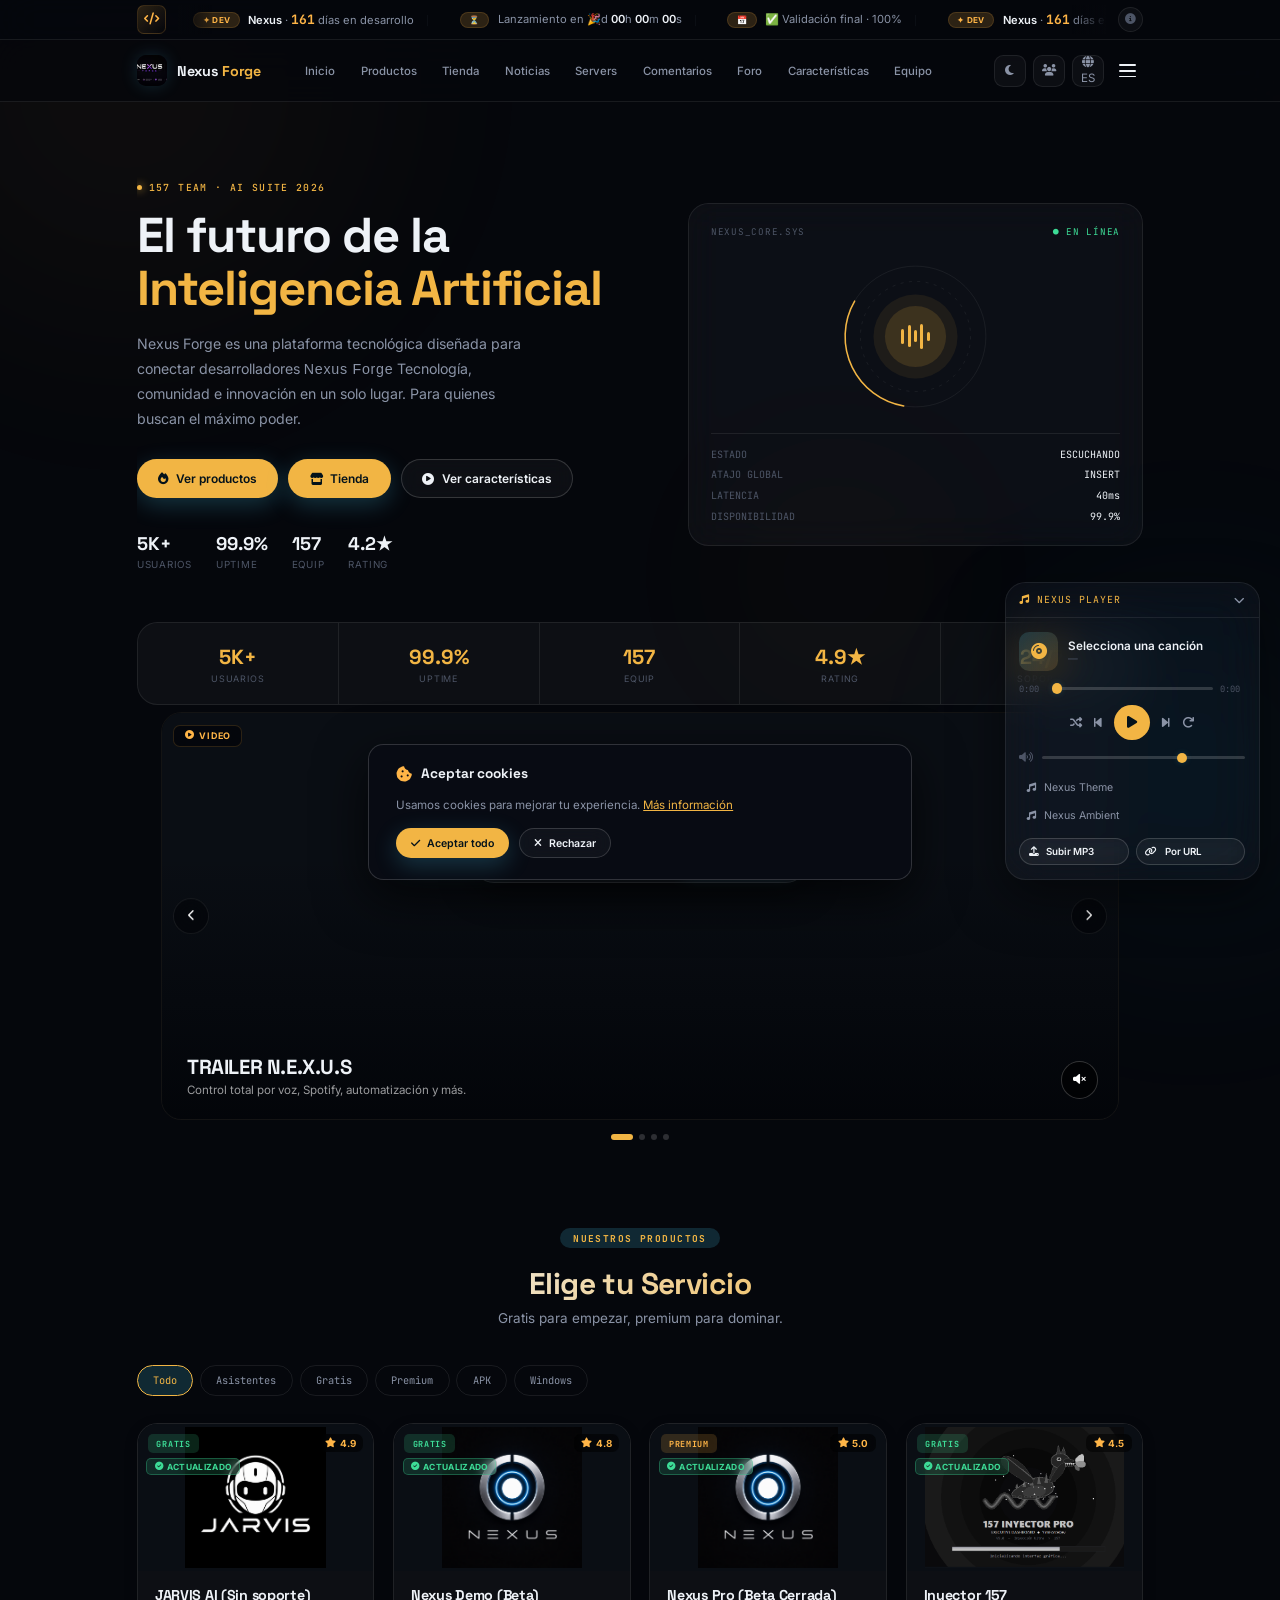
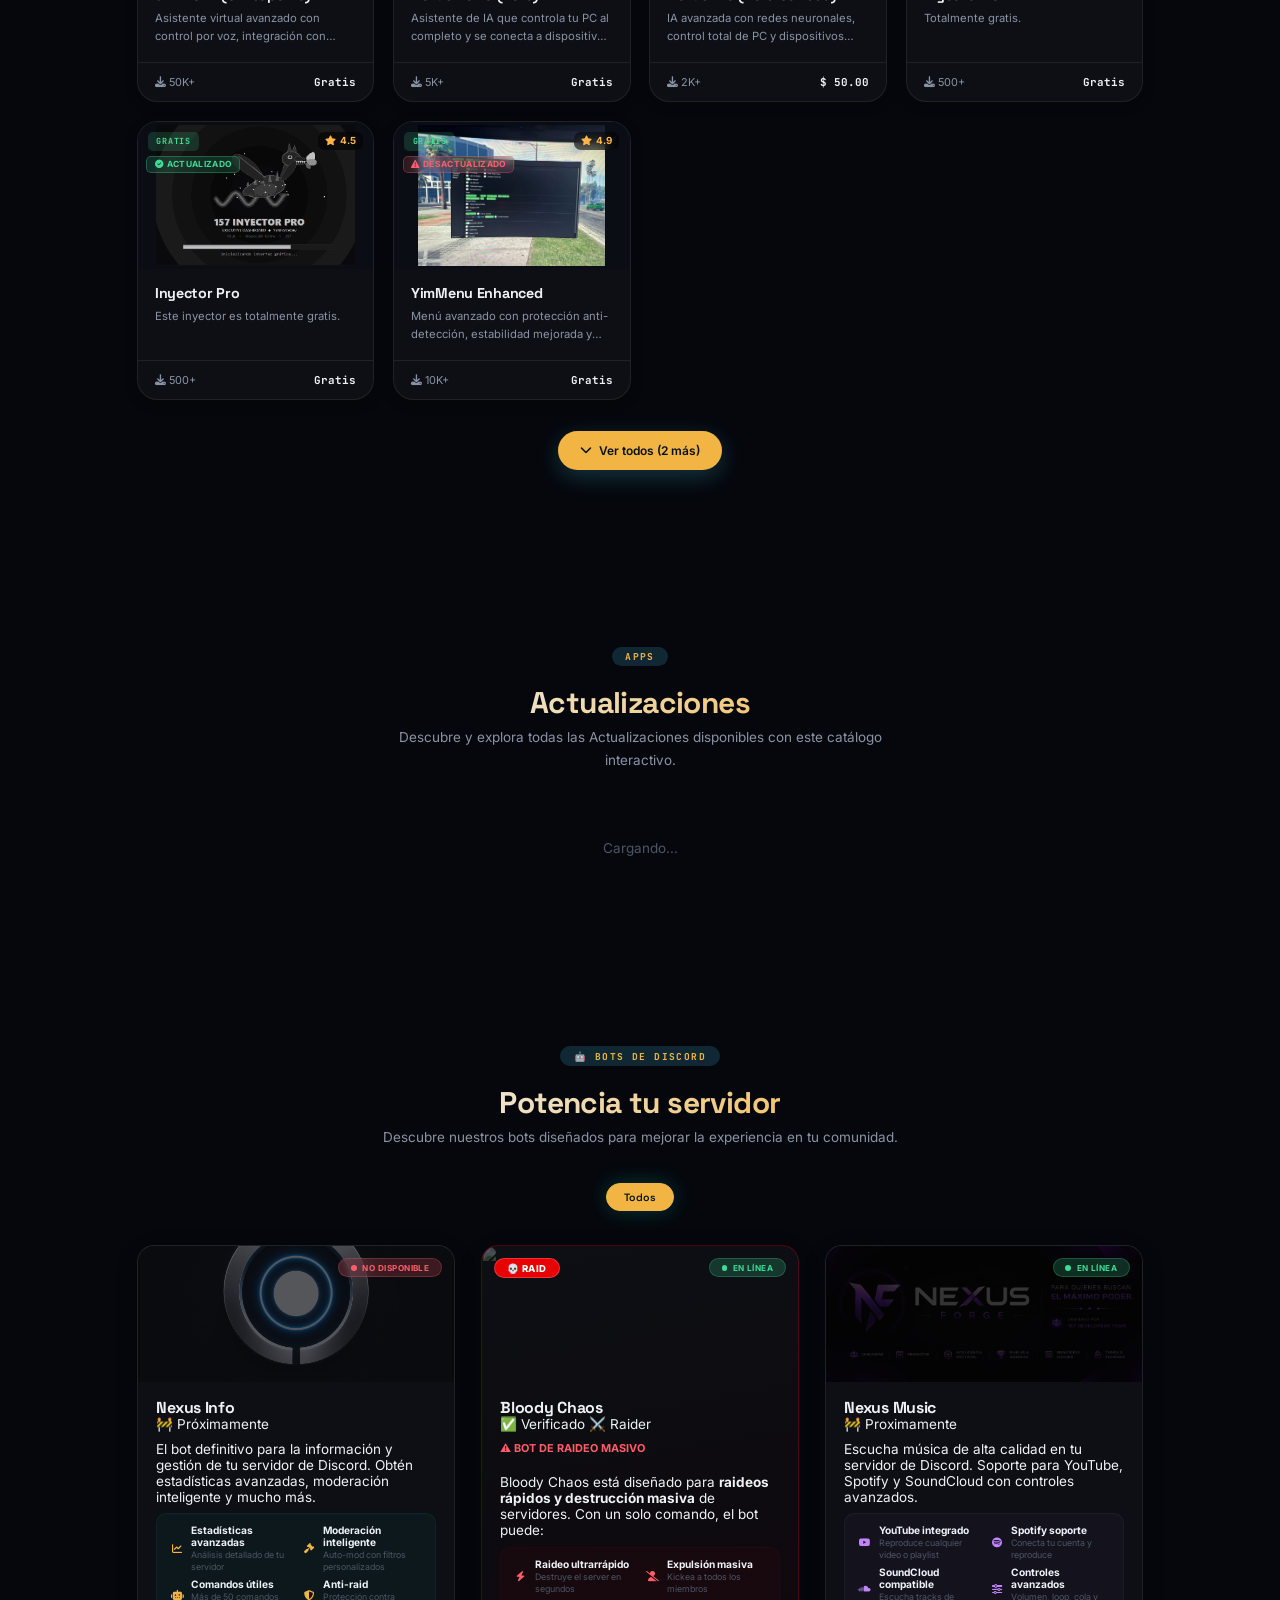
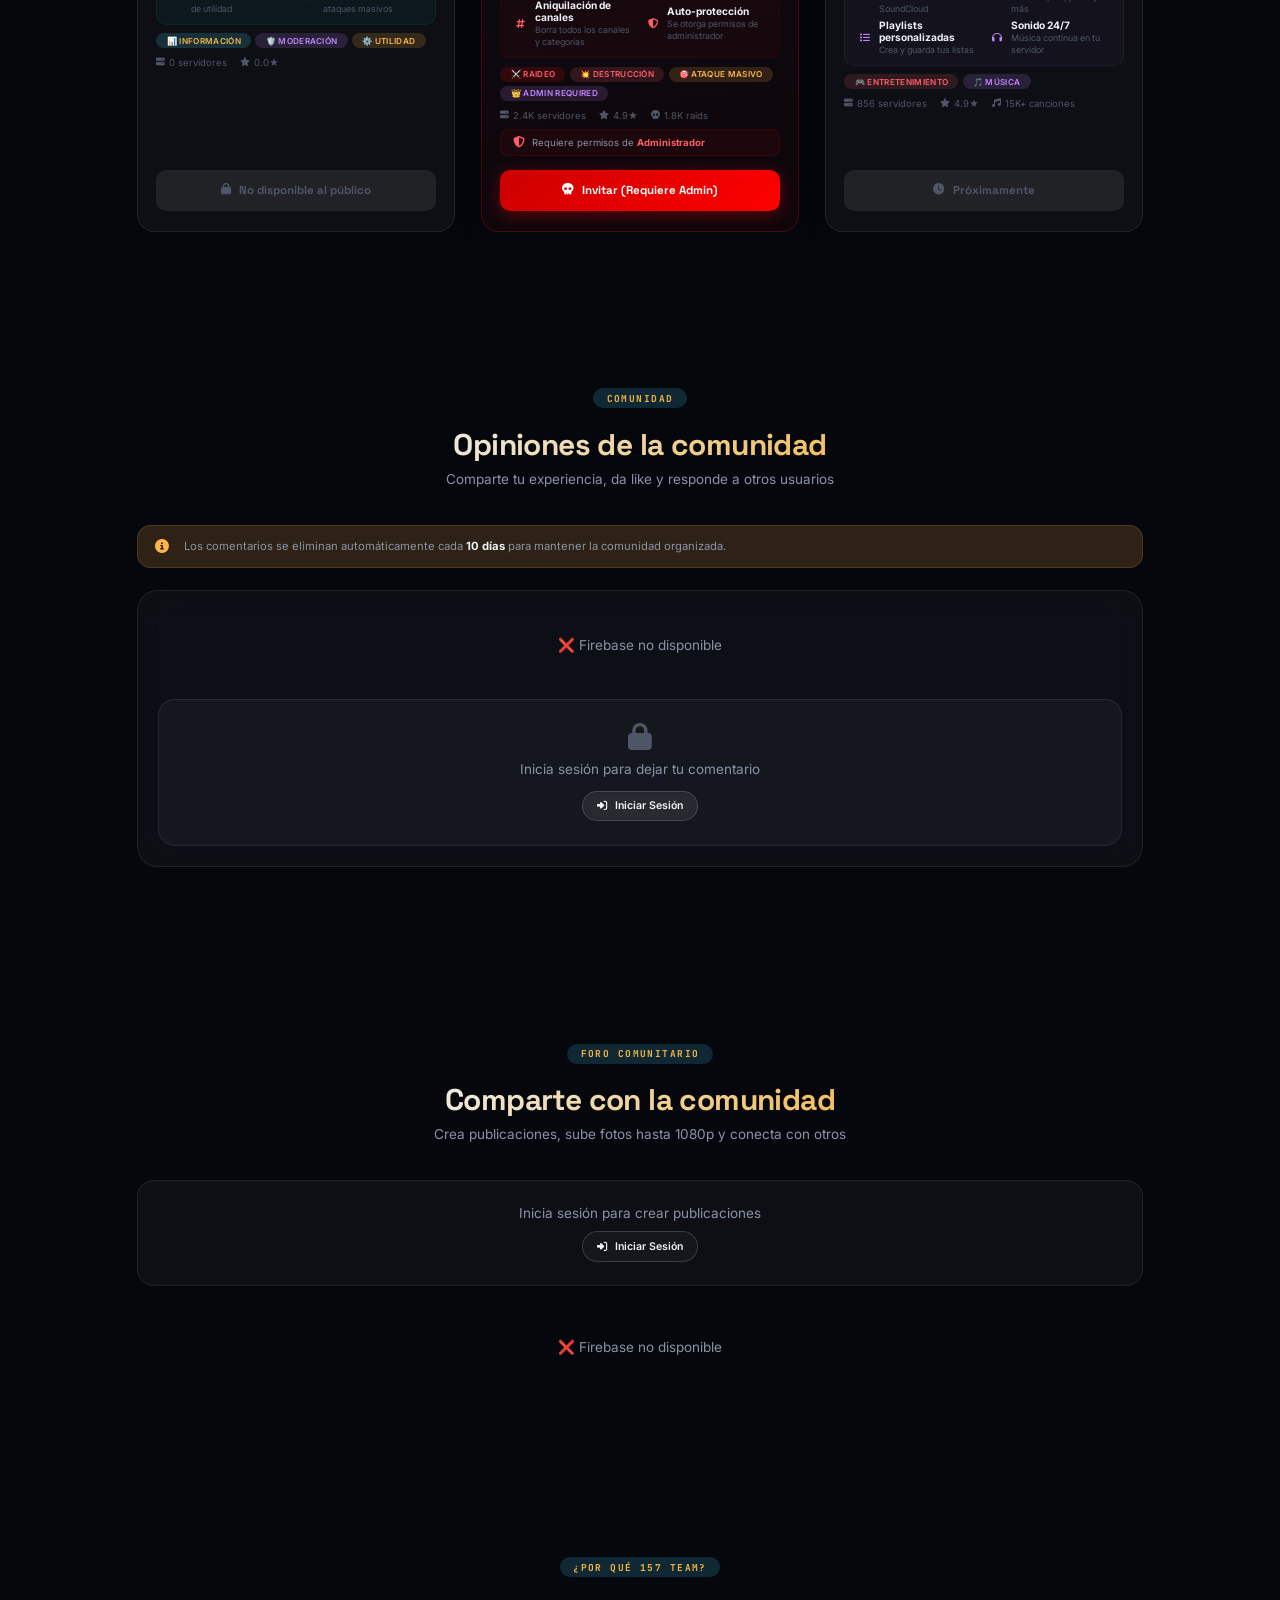
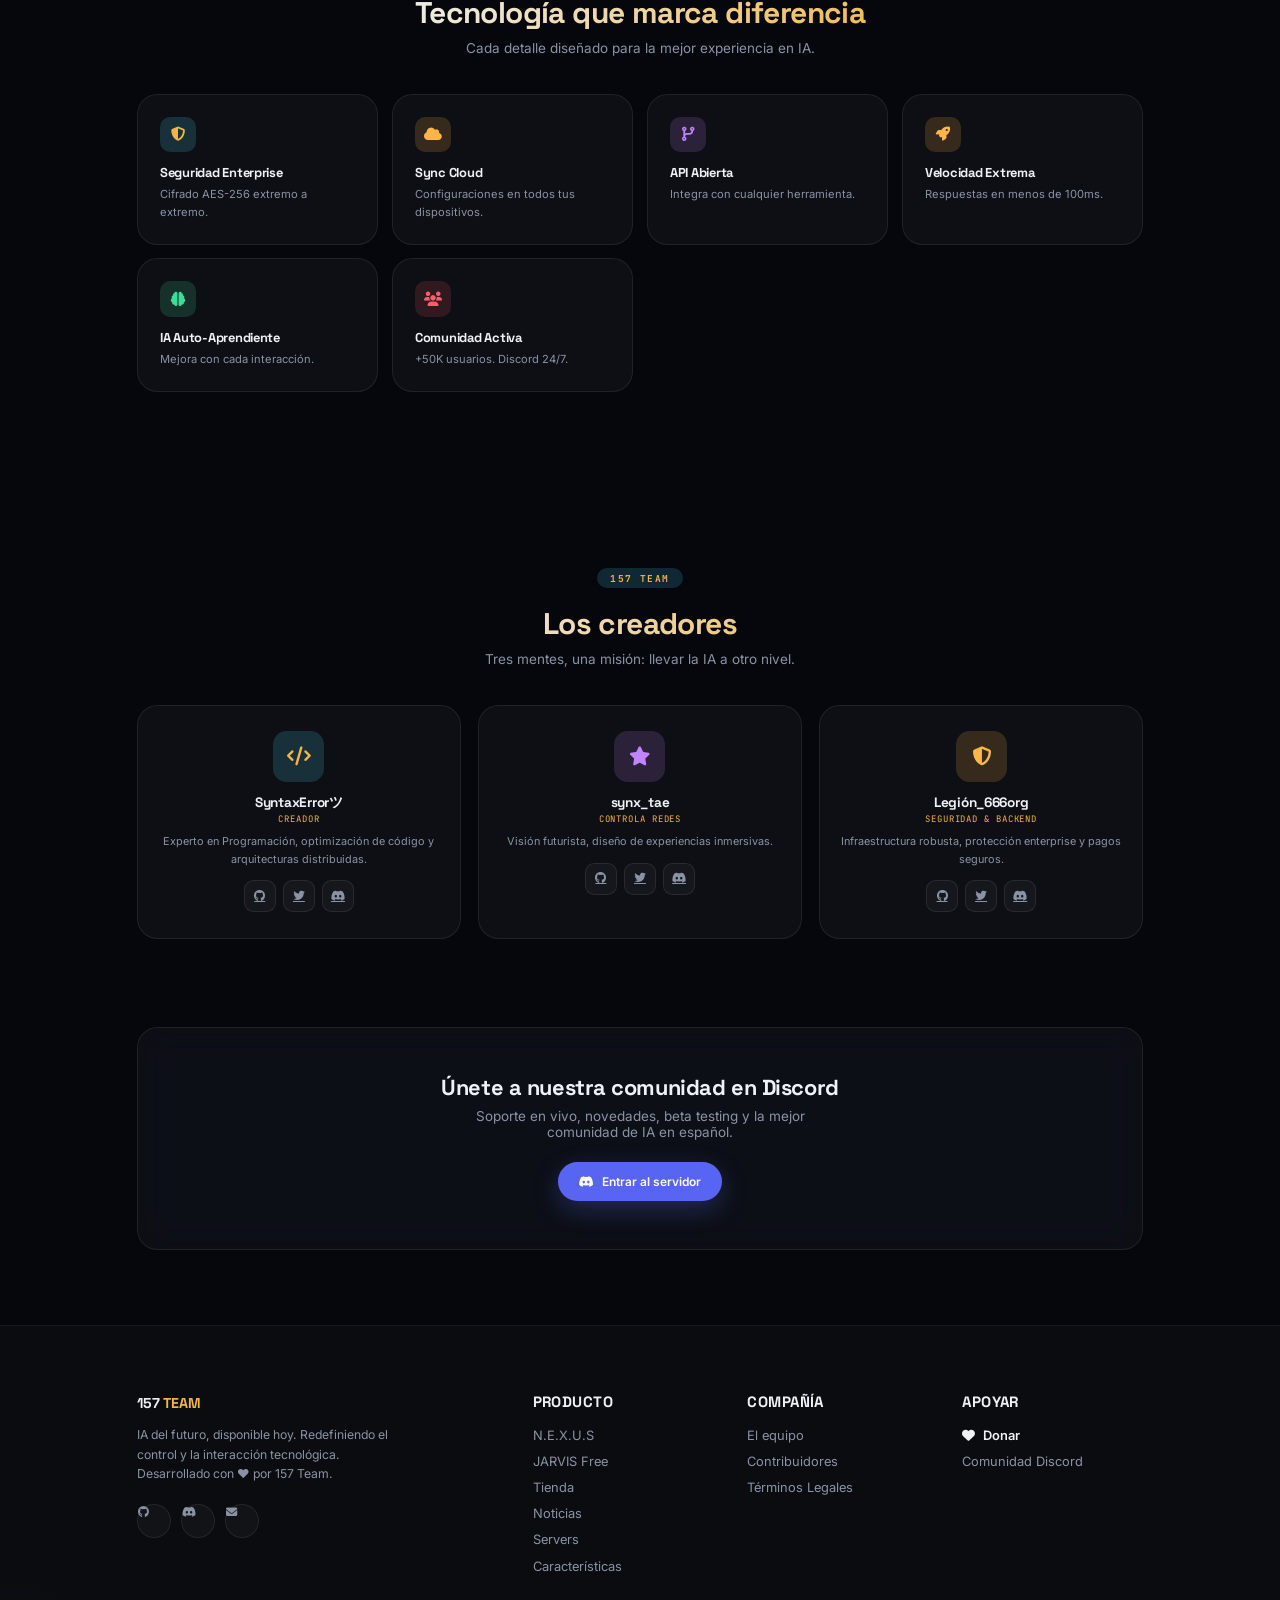
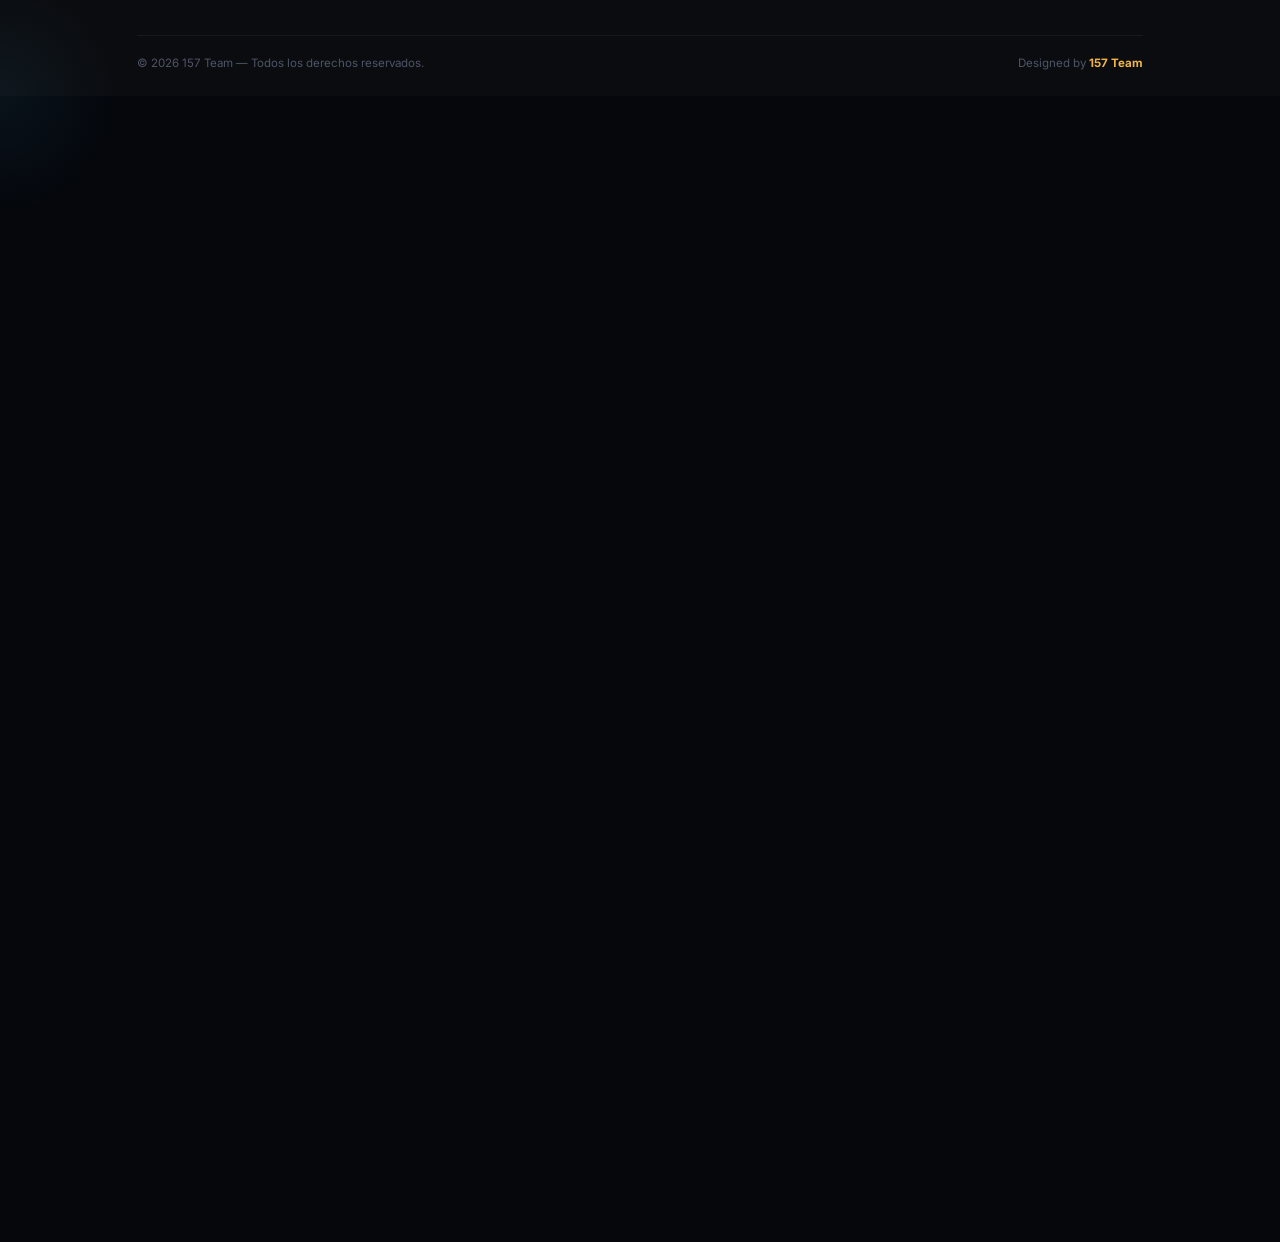
==== commit 04a5bf9b: "Update index.html" ====
--- a/index.html
+++ b/index.html
@@ -44,7 +44,6 @@
     <link href="https://fonts.googleapis.com/css2?family=Space+Grotesk:wght@500;600;700&family=Inter:wght@400;500;600;700&family=JetBrains+Mono:wght@400;500;700&display=swap" rel="stylesheet">
     <link rel="stylesheet" href="https://cdnjs.cloudflare.com/ajax/libs/font-awesome/6.5.0/css/all.min.css">
     <link rel="stylesheet" href="css/style.css?v=2">
-    <link rel="stylesheet" href="css/username-effects.css">
     <script type="module" src="js/firebase-init.js?v=3"></script>
     <script src="js/script.js?v=3"></script>
     <script src="js/i18n.js?v=3"></script>
--- a/css/style.css
+++ b/css/style.css
@@ -5951,3 +5951,11993 @@
     color: var(--text-faint);
     border: 1px solid var(--border);
 }
+/* ===== CSS DEL CÓDIGO CORTO (ESTILO MODERNO) ===== */
+        :root {
+            --bg: #05070c;
+            --bg-2: #080b13;
+            --bg-3: #0c1019;
+            --panel: rgba(255, 255, 255, .035);
+            --panel-strong: rgba(255, 255, 255, .065);
+            --border: rgba(255, 255, 255, .08);
+            --border-strong: rgba(255, 255, 255, .16);
+            --cyan: #F2B544;
+            --cyan-dim: rgba(79, 216, 255, .16);
+            --amber: #ffb547;
+            --amber-dim: rgba(255, 181, 71, .16);
+            --text: #eef2f7;
+            --text-dim: #8a93a6;
+            --text-faint: #4d5566;
+            --danger: #ff5d6a;
+            --danger-dim: rgba(255, 93, 106, .14);
+            --success: #3ddc97;
+            --r-sm: 10px;
+            --r-md: 16px;
+            --r-lg: 24px;
+            --r-xl: 32px;
+            --font-display: 'Space Grotesk', sans-serif;
+            --font-body: 'Inter', sans-serif;
+            --font-mono: 'JetBrains Mono', monospace;
+            --glass-bg: rgba(255, 255, 255, .03);
+            --glass-border: rgba(255, 255, 255, .08);
+            --glass-blur: blur(28px) saturate(180%);
+            --glass-shadow: 0 8px 40px rgba(0, 0, 0, .6), inset 0 1px 0 rgba(255, 255, 255, .04), inset 0 -1px 0 rgba(0, 0, 0, .4);
+            --particle-color: rgba(255, 255, 255, .25);
+        }
+
+        body.light {
+            --bg: #f3f5f9;
+            --bg-2: #ffffff;
+            --bg-3: #eef1f6;
+            --panel: rgba(10, 15, 30, .03);
+            --panel-strong: rgba(10, 15, 30, .06);
+            --border: rgba(10, 15, 30, .08);
+            --border-strong: rgba(10, 15, 30, .16);
+            --text: #0e131d;
+            --text-dim: #565f70;
+            --text-faint: #9aa3b4;
+            --particle-color: rgba(0, 0, 0, .12);
+        }
+
+        *, *::before, *::after {
+            box-sizing: border-box;
+            margin: 0;
+            padding: 0;
+        }
+        html {
+            scroll-behavior: smooth;
+        }
+        body {
+            background: var(--bg);
+            color: var(--text);
+            font-family: var(--font-body);
+            min-height: 100vh;
+            overflow-x: hidden;
+            -webkit-font-smoothing: antialiased;
+            transition: background .35s ease, color .3s ease;
+            zoom: 0.85;
+        }
+        ::selection {
+            background: var(--cyan-dim);
+            color: var(--text);
+        }
+        ::-webkit-scrollbar {
+            width: 8px;
+        }
+        ::-webkit-scrollbar-track {
+            background: var(--bg);
+        }
+        ::-webkit-scrollbar-thumb {
+            background: var(--border-strong);
+            border-radius: 4px;
+        }
+        a {
+            color: inherit;
+        }
+        button, input, textarea, select {
+            font-family: inherit;
+        }
+        img {
+            max-width: 100%;
+            display: block;
+        }
+        .wrap {
+            max-width: 1240px;
+            margin: 0 auto;
+            padding: 0 28px;
+        }
+        .eyebrow {
+            font-family: var(--font-mono);
+            font-size: .72rem;
+            font-weight: 500;
+            letter-spacing: .14em;
+            text-transform: uppercase;
+            color: var(--cyan);
+            display: inline-flex;
+            align-items: center;
+            gap: 8px;
+        }
+        .eyebrow::before {
+            content: '';
+            width: 6px;
+            height: 6px;
+            border-radius: 50%;
+            background: var(--cyan);
+            box-shadow: 0 0 10px var(--cyan);
+        }
+        h1, h2, h3, h4 {
+            font-family: var(--font-display);
+            letter-spacing: -.02em;
+            line-height: 1.08;
+        }
+        .section {
+            padding: 104px 0;
+        }
+        .section-head {
+            max-width: 640px;
+            margin: 0 auto 52px auto;
+        }
+        .section-head h2 {
+            font-size: clamp(2rem, 3.4vw, 2.75rem);
+            font-weight: 700;
+            margin: 14px 0 12px;
+        }
+        .section-head p {
+            color: var(--text-dim);
+            font-size: 1rem;
+            line-height: 1.7;
+        }
+        .mono {
+            font-family: var(--font-mono);
+        }
+
+        /* Buttons */
+        .btn {
+            display: inline-flex;
+            align-items: center;
+            gap: 9px;
+            font-family: var(--font-body);
+            font-weight: 600;
+            font-size: .88rem;
+            padding: 13px 24px;
+            border-radius: 100px;
+            cursor: pointer;
+            border: 1px solid transparent;
+            transition: transform .25s cubic-bezier(.34, 1.56, .64, 1), box-shadow .25s ease, background .2s ease, border-color .2s ease;
+            text-decoration: none;
+            white-space: nowrap;
+        }
+        .btn-solid {
+            background: var(--cyan);
+            color: #04121a;
+            box-shadow: 0 8px 28px rgba(79, 216, 255, .22);
+        }
+        .btn-solid:hover {
+            transform: translateY(-2px);
+            box-shadow: 0 14px 36px rgba(79, 216, 255, .32);
+        }
+        .btn-ghost {
+            background: var(--panel);
+            border-color: var(--border-strong);
+            color: var(--text);
+            backdrop-filter: blur(12px);
+        }
+        .btn-ghost:hover {
+            background: var(--panel-strong);
+            transform: translateY(-2px);
+        }
+        .btn-danger {
+            background: var(--danger-dim);
+            border-color: rgba(255, 93, 106, .3);
+            color: var(--danger);
+        }
+        .btn-danger:hover {
+            background: rgba(255, 93, 106, .22);
+        }
+        .btn-sm {
+            padding: 9px 16px;
+            font-size: .78rem;
+        }
+        .btn-block {
+            width: 100%;
+            justify-content: center;
+        }
+        .icon-btn {
+            width: 38px;
+            height: 38px;
+            border-radius: 11px;
+            background: var(--panel);
+            border: 1px solid var(--border);
+            color: var(--text-dim);
+            display: grid;
+            place-items: center;
+            cursor: pointer;
+            transition: .2s;
+            flex-shrink: 0;
+            font-size: .85rem;
+        }
+        .icon-btn:hover {
+            color: var(--text);
+            border-color: var(--border-strong);
+            background: var(--panel-strong);
+        }
+
+        /* Glass panel */
+        .panel {
+            background: var(--panel);
+            border: 1px solid var(--border);
+            border-radius: var(--r-lg);
+            backdrop-filter: blur(20px) saturate(140%);
+        }
+
+        /* Header */
+        header {
+            position: sticky;
+            top: 0;
+            z-index: 200;
+            background: color-mix(in srgb, var(--bg) 80%, transparent);
+            backdrop-filter: blur(22px) saturate(160%);
+            border-bottom: 1px solid var(--border);
+        }
+        .nav {
+            display: flex;
+            align-items: center;
+            height: 72px;
+            gap: 18px;
+        }
+        .logo {
+            display: flex;
+            align-items: center;
+            gap: 11px;
+            text-decoration: none;
+            flex-shrink: 0;
+        }
+        .logo-name {
+            font-family: var(--font-display);
+            font-weight: 700;
+            font-size: 1.05rem;
+            letter-spacing: -.01em;
+        }
+        .logo-name span {
+            color: var(--cyan);
+        }
+        .nav-links {
+            display: flex;
+            gap: 2px;
+            margin-left: 20px;
+        }
+        .nav-links a {
+            font-size: .84rem;
+            font-weight: 500;
+            color: var(--text-dim);
+            text-decoration: none;
+            padding: 8px 14px;
+            border-radius: 9px;
+            transition: .2s;
+        }
+        .nav-links a:hover {
+            color: var(--text);
+            background: var(--panel);
+        }
+        .nav-end {
+            display: flex;
+            align-items: center;
+            gap: 8px;
+            margin-left: auto;
+        }
+        .hamburger {
+            display: block;
+            background: none;
+            border: none;
+            color: var(--text);
+            font-size: 1.2rem;
+            cursor: pointer;
+        }
+        .avatar-btn {
+            width: 38px;
+            height: 38px;
+            border-radius: 50%;
+            overflow: hidden;
+            border: 1px solid var(--border-strong);
+            cursor: pointer;
+            background: var(--cyan-dim);
+            display: grid;
+            place-items: center;
+            font-weight: 700;
+            font-size: .8rem;
+            color: var(--cyan);
+            flex-shrink: 0;
+        }
+        .avatar-btn img {
+            width: 100%;
+            height: 100%;
+            object-fit: cover;
+        }
+        .mobile-nav {
+            display: none;
+            flex-direction: column;
+            gap: 2px;
+            padding: 15px;
+            /* Estilo de Dropdown Premium para Escritorio */
+            position: absolute;
+            top: 75px;
+            right: 20px;
+            width: 280px;
+            background: rgba(8, 11, 19, 0.95);
+            backdrop-filter: blur(20px);
+            border: 1px solid var(--border-strong);
+            border-radius: var(--r-md);
+            box-shadow: 0 20px 40px rgba(0,0,0,0.6);
+            z-index: 1000;
+        }
+        .mobile-nav.open {
+            display: flex;
+        }
+        .mobile-nav a {
+            padding: 12px 14px;
+            border-radius: 10px;
+            color: var(--text-dim);
+            text-decoration: none;
+            font-size: .9rem;
+        }
+        .mobile-nav a:hover {
+            background: var(--panel);
+            color: var(--text);
+        }
+        .cart-dot {
+            position: absolute;
+            top: -4px;
+            right: -4px;
+            background: var(--amber);
+            color: #241300;
+            font-size: .6rem;
+            font-weight: 800;
+            min-width: 16px;
+            height: 16px;
+            border-radius: 8px;
+            display: grid;
+            place-items: center;
+            padding: 0 3px;
+        }
+
+        /* Hero */
+        .hero {
+            padding: 88px 0 60px;
+            position: relative;
+            overflow: hidden;
+        }
+        .hero-grid {
+            display: grid;
+            grid-template-columns: 1.05fr .95fr;
+            gap: 56px;
+            align-items: center;
+        }
+        .hero h1 {
+            font-size: clamp(2.5rem, 5vw, 3.6rem);
+            font-weight: 700;
+            margin: 18px 0 20px;
+        }
+        .hero h1 em {
+            font-style: normal;
+            color: var(--cyan);
+        }
+        .hero p.lead {
+            color: var(--text-dim);
+            font-size: 1.05rem;
+            line-height: 1.75;
+            max-width: 480px;
+            margin-bottom: 32px;
+        }
+        .hero-btns {
+            display: flex;
+            gap: 12px;
+            flex-wrap: wrap;
+            margin-bottom: 40px;
+        }
+        .hero-mini-stats {
+            display: flex;
+            gap: 28px;
+            flex-wrap: wrap;
+        }
+        .hero-mini-stats div strong {
+            display: block;
+            font-family: var(--font-display);
+            font-size: 1.35rem;
+        }
+        .hero-mini-stats div span {
+            font-size: .72rem;
+            color: var(--text-faint);
+            text-transform: uppercase;
+            letter-spacing: .08em;
+        }
+
+        /* Core HUD panel (signature element) */
+        .hud {
+            padding: 26px;
+            position: relative;
+        }
+        .hud-top {
+            display: flex;
+            justify-content: space-between;
+            align-items: center;
+            margin-bottom: 8px;
+        }
+        .hud-top .mono {
+            font-size: .68rem;
+            color: var(--text-faint);
+            letter-spacing: .08em;
+        }
+        .hud-core-wrap {
+            display: flex;
+            justify-content: center;
+            padding: 18px 0 6px;
+        }
+        .hud-readout {
+            border-top: 1px solid var(--border);
+            margin-top: 18px;
+            padding-top: 16px;
+            display: flex;
+            flex-direction: column;
+            gap: 9px;
+        }
+        .hud-line {
+            display: flex;
+            justify-content: space-between;
+            font-family: var(--font-mono);
+            font-size: .74rem;
+        }
+        .hud-line span:first-child {
+            color: var(--text-faint);
+        }
+        .hud-line span:last-child {
+            color: var(--text);
+        }
+        .hud-line .ok {
+            color: var(--success);
+        }
+
+        /* Stats bar */
+        .statbar {
+            display: grid;
+            grid-template-columns: repeat(5, 1fr);
+            border: 1px solid var(--border);
+            border-radius: var(--r-lg);
+            overflow: hidden;
+            background: var(--panel);
+        }
+        .statbar .stat {
+            padding: 24px 14px;
+            text-align: center;
+            border-right: 1px solid var(--border);
+        }
+        .statbar .stat:last-child {
+            border-right: none;
+        }
+        .stat-n {
+            font-family: var(--font-display);
+            font-size: 1.5rem;
+            font-weight: 700;
+            color: var(--cyan);
+        }
+        .stat-l {
+            font-size: .66rem;
+            color: var(--text-faint);
+            text-transform: uppercase;
+            letter-spacing: .09em;
+            margin-top: 4px;
+        }
+
+        /* Carousel */
+        .carousel {
+            position: relative;
+            border-radius: var(--r-lg);
+            overflow: hidden;
+            border: 1px solid var(--border);
+            height: 480px;
+            background: #000;
+        }
+        .carousel-track {
+            position: relative;
+            width: 100%;
+            height: 100%;
+        }
+        .carousel-slide {
+            position: absolute;
+            inset: 0;
+            opacity: 0;
+            transition: opacity .9s ease;
+            display: flex;
+            align-items: center;
+            justify-content: center;
+            background: #0a0e14;
+        }
+        .carousel-slide.active {
+            opacity: 1;
+        }
+        .carousel-media {
+            width: 100%;
+            height: 100%;
+            object-fit: contain;
+            background-size: contain;
+            background-position: center;
+            background-repeat: no-repeat;
+            border-radius: 16px;
+            transition: transform 0.4s ease;
+            display: block;
+        }
+        .carousel-slide video {
+            width: 100%;
+            height: 100%;
+            object-fit: contain;
+            border-radius: 16px;
+        }
+
+        .carousel-slide::after {
+            content: '';
+            position: absolute;
+            inset: 0;
+            background: linear-gradient(to bottom, transparent 35%, rgba(2, 4, 8, .9));
+            pointer-events: none;
+        }
+        .carousel-info {
+            position: absolute;
+            left: 30px;
+            right: 30px;
+            bottom: 26px;
+            z-index: 2;
+        }
+        .carousel-info h3 {
+            font-family: var(--font-display);
+            font-size: 1.5rem;
+            font-weight: 700;
+            margin-bottom: 6px;
+        }
+        .carousel-info p {
+            color: rgba(255, 255, 255, .6);
+            font-size: .85rem;
+        }
+        .carousel-badge {
+            position: absolute;
+            top: 14px;
+            left: 14px;
+            z-index: 3;
+            background: rgba(2, 4, 8, .65);
+            backdrop-filter: blur(8px);
+            border: 1px solid var(--border);
+            border-radius: 8px;
+            padding: 5px 12px;
+            font-size: .66rem;
+            font-weight: 700;
+            letter-spacing: .08em;
+            text-transform: uppercase;
+            display: flex;
+            align-items: center;
+            gap: 6px;
+        }
+        .carousel-badge.vid {
+            color: var(--amber);
+            border-color: var(--amber-dim);
+        }
+        .carousel-badge.img {
+            color: var(--cyan);
+            border-color: var(--cyan-dim);
+        }
+        .carousel-arrow {
+            position: absolute;
+            top: 50%;
+            transform: translateY(-50%);
+            width: 42px;
+            height: 42px;
+            border-radius: 50%;
+            background: rgba(2, 4, 8, .55);
+            backdrop-filter: blur(14px);
+            border: 1px solid var(--border);
+            color: #fff;
+            display: grid;
+            place-items: center;
+            cursor: pointer;
+            z-index: 4;
+            transition: .2s;
+        }
+        .carousel-arrow:hover {
+            background: var(--cyan);
+            color: #04121a;
+        }
+        .carousel-arrow.left {
+            left: 14px;
+        }
+        .carousel-arrow.right {
+            right: 14px;
+        }
+        .carousel-dots {
+            display: flex;
+            gap: 7px;
+            justify-content: center;
+            margin-top: 16px;
+        }
+        .carousel-dot {
+            width: 7px;
+            height: 7px;
+            border-radius: 4px;
+            background: var(--border-strong);
+            cursor: pointer;
+            transition: .3s;
+            border: none;
+        }
+        .carousel-dot.active {
+            width: 26px;
+            background: var(--cyan);
+        }
+        @media(max-width:760px) {
+            .carousel {
+                height: 280px;
+            }
+            .carousel-info {
+                left: 18px;
+                right: 18px;
+                bottom: 16px;
+            }
+            .carousel-info h3 {
+                font-size: 1.1rem;
+            }
+        }
+
+        /* Products */
+        .cat-tabs {
+            display: flex;
+            gap: 8px;
+            margin-bottom: 32px;
+        }
+        .cat-tab {
+            font-family: var(--font-mono);
+            font-size: .76rem;
+            padding: 9px 18px;
+            border-radius: 100px;
+            border: 1px solid var(--border);
+            background: transparent;
+            color: var(--text-dim);
+            cursor: pointer;
+            transition: .2s;
+        }
+        .cat-tab.active,
+        .cat-tab:hover {
+            border-color: var(--cyan);
+            color: var(--cyan);
+            background: var(--cyan-dim);
+        }
+        .prod-grid {
+            display: grid;
+            grid-template-columns: repeat(auto-fit, minmax(270px, 1fr));
+            gap: 22px;
+        }
+        .prod-card {
+            background: var(--panel);
+            border: 1px solid var(--border);
+            border-radius: var(--r-lg);
+            overflow: hidden;
+            cursor: pointer;
+            transition: transform .3s cubic-bezier(.2, .8, .2, 1), border-color .3s, box-shadow .3s;
+            display: flex;
+            flex-direction: column;
+            box-shadow: 0 4px 15px rgba(0, 0, 0, 0.2), inset 0 1px 0 rgba(255,255,255,0.02);
+        }
+        .prod-card:hover {
+            transform: translateY(-6px);
+            border-color: var(--border-strong);
+            box-shadow: 0 15px 35px rgba(0, 0, 0, 0.4), 0 0 20px var(--cyan-dim), inset 0 1px 0 rgba(255,255,255,0.06);
+        }
+        .prod-thumb {
+            aspect-ratio: 16/10;
+            position: relative;
+            overflow: hidden;
+            background: var(--bg-3);
+        }
+        .prod-thumb img {
+            width: 100%;
+            height: 100%;
+            object-fit: cover;
+            transition: transform .5s;
+        }
+        .prod-card:hover .prod-thumb img {
+            transform: scale(1.05);
+        }
+        .prod-thumb .fallback {
+            width: 100%;
+            height: 100%;
+            display: flex;
+            align-items: center;
+            justify-content: center;
+            font-size: 2.6rem;
+        }
+        .prod-tag {
+            position: absolute;
+            top: 12px;
+            left: 12px;
+            font-family: var(--font-mono);
+            font-size: .62rem;
+            letter-spacing: .08em;
+            padding: 4px 10px;
+            border-radius: 6px;
+            text-transform: uppercase;
+            font-weight: 700;
+        }
+        .prod-tag.free {
+            background: rgba(61, 220, 151, .16);
+            color: var(--success);
+        }
+        .prod-tag.premium {
+            background: var(--amber-dim);
+            color: var(--amber);
+        }
+        .prod-rating {
+            position: absolute;
+            top: 12px;
+            right: 12px;
+            background: rgba(0, 0, 0, .55);
+            backdrop-filter: blur(6px);
+            padding: 4px 9px;
+            border-radius: 8px;
+            font-size: .72rem;
+            font-weight: 700;
+            color: var(--amber);
+            display: flex;
+            align-items: center;
+            gap: 4px;
+        }
+        .prod-body {
+            padding: 20px;
+            display: flex;
+            flex-direction: column;
+            gap: 8px;
+            flex: 1;
+        }
+        .prod-body h3 {
+            font-size: 1.05rem;
+            font-weight: 700;
+        }
+        .prod-body p {
+            font-size: .83rem;
+            color: var(--text-dim);
+            line-height: 1.55;
+            display: -webkit-box;
+            -webkit-line-clamp: 2;
+            -webkit-box-orient: vertical;
+            overflow: hidden;
+        }
+        .prod-foot {
+            display: flex;
+            justify-content: space-between;
+            align-items: center;
+            padding: 14px 20px;
+            border-top: 1px solid var(--border);
+            font-size: .8rem;
+            color: var(--text-dim);
+        }
+        .prod-price {
+            font-family: var(--font-mono);
+            font-weight: 700;
+            color: var(--text);
+        }
+
+        /* Comments */
+        .comment-banner {
+            display: flex;
+            gap: 18px;
+            align-items: center;
+            padding: 16px 20px;
+            border: 1px solid var(--amber-dim);
+            background: var(--amber-dim);
+            border-radius: var(--r-md);
+            margin-bottom: 26px;
+        }
+        .comment-banner i {
+            color: var(--amber);
+        }
+        .comment-banner p {
+            font-size: .83rem;
+            color: var(--text-dim);
+        }
+        .comment-banner strong {
+            color: var(--text);
+        }
+        .comment-list {
+            display: flex;
+            flex-direction: column;
+            gap: 28px;
+            max-height: 560px;
+            overflow-y: auto;
+            padding-right: 8px;
+            margin-bottom: 24px;
+        }
+        .comment-item {
+            background: var(--panel);
+            border: 1px solid var(--border);
+            border-radius: var(--r-md);
+            padding: 22px 24px;
+            box-shadow: 0 4px 16px rgba(0,0,0,.18);
+            margin-bottom: 24px;
+        }
+        .c-head {
+            display: flex;
+            align-items: center;
+            gap: 12px;
+            margin-bottom: 14px;
+        }
+        .c-avatar {
+            width: 34px;
+            height: 34px;
+            border-radius: 50%;
+            background: var(--cyan-dim);
+            color: var(--cyan);
+            display: grid;
+            place-items: center;
+            font-weight: 700;
+            font-size: .78rem;
+            cursor: pointer;
+            overflow: hidden;
+            flex-shrink: 0;
+        }
+        .c-avatar img {
+            width: 100%;
+            height: 100%;
+            object-fit: cover;
+        }
+        .c-author {
+            font-weight: 600;
+            font-size: .86rem;
+            cursor: pointer;
+        }
+        .c-date {
+            margin-left: auto;
+            font-size: .68rem;
+            color: var(--text-faint);
+            font-family: var(--font-mono);
+        }
+        .c-text {
+            font-size: .87rem;
+            color: var(--text-dim);
+            line-height: 1.6;
+            margin-bottom: 14px;
+        }
+        .c-actions {
+            display: flex;
+            gap: 6px;
+            flex-wrap: wrap;
+        }
+        .c-actions button {
+            background: none;
+            border: 1px solid transparent;
+            color: var(--text-faint);
+            font-size: .72rem;
+            padding: 5px 10px;
+            border-radius: 8px;
+            cursor: pointer;
+            display: inline-flex;
+            align-items: center;
+            gap: 5px;
+            transition: .2s;
+        }
+        .c-actions button:hover {
+            background: var(--panel-strong);
+            color: var(--text-dim);
+        }
+        .c-actions button.active {
+            color: var(--cyan);
+        }
+        .badge-tag {
+            font-size: .58rem;
+            font-weight: 700;
+            padding: 2px 8px;
+            border-radius: 5px;
+            text-transform: uppercase;
+            letter-spacing: .05em;
+        }
+        .badge-admin {
+            background: var(--danger-dim);
+            color: var(--danger);
+        }
+        .badge-mod {
+            background: var(--amber-dim);
+            color: var(--amber);
+        }
+        .badge-collab {
+            background: var(--cyan-dim);
+            color: var(--cyan);
+        }
+        .replies {
+            margin: 10px 0 0 44px;
+            padding-left: 18px;
+            border-left: 2px solid var(--border);
+            display: flex;
+            flex-direction: column;
+            gap: 12px;
+        }
+        .reply-item {
+            background: var(--panel-strong);
+            border-radius: 10px;
+            padding: 12px 14px;
+        }
+        .reply-item .c-author {
+            font-size: .78rem;
+        }
+        .reply-item .c-text {
+            font-size: .8rem;
+            margin: 0;
+        }
+        .reply-form {
+            display: flex;
+            gap: 8px;
+            margin-top: 6px;
+        }
+        .reply-form input {
+            flex: 1;
+        }
+        .compose {
+            display: flex;
+            gap: 14px;
+            align-items: flex-start;
+        }
+        .field {
+            width: 100%;
+            background: var(--bg-2);
+            border: 1px solid var(--border);
+            border-radius: var(--r-sm);
+            padding: 12px 15px;
+            color: var(--text);
+            font-size: .87rem;
+            outline: none;
+            transition: .2s;
+            resize: vertical;
+        }
+        .field:focus {
+            border-color: var(--cyan);
+            box-shadow: 0 0 0 3px var(--cyan-dim);
+        }
+        .locked-box {
+            text-align: center;
+            padding: 36px 20px;
+            border: 1px dashed var(--border-strong);
+            border-radius: var(--r-lg);
+            color: var(--text-dim);
+        }
+        .locked-box i {
+            font-size: 1.8rem;
+            color: var(--text-faint);
+            margin-bottom: 12px;
+            display: block;
+        }
+
+        /* Forum */
+        .forum-grid {
+            display: grid;
+            grid-template-columns: repeat(auto-fill, minmax(280px, 1fr));
+            gap: 20px;
+        }
+        .forum-card {
+            background: var(--panel);
+            border: 1px solid var(--border);
+            border-radius: var(--r-lg);
+            overflow: hidden;
+            position: relative;
+            transition: transform .3s;
+        }
+        .forum-card:hover {
+            transform: translateY(-4px);
+        }
+        .forum-img {
+            width: 100%;
+            height: 170px;
+            object-fit: contain;
+            background: var(--bg-3);
+        }
+        .forum-img-ph {
+            width: 100%;
+            height: 170px;
+            background: var(--bg-3);
+            display: flex;
+            align-items: center;
+            justify-content: center;
+            color: var(--text-faint);
+            font-size: 2rem;
+        }
+        .forum-body {
+            padding: 18px;
+        }
+        .forum-body h4 {
+            font-size: .98rem;
+            font-weight: 700;
+            margin-bottom: 7px;
+        }
+        .forum-body p {
+            font-size: .82rem;
+            color: var(--text-dim);
+            line-height: 1.6;
+            margin-bottom: 12px;
+        }
+        .forum-meta {
+            display: flex;
+            gap: 14px;
+            font-size: .7rem;
+            color: var(--text-faint);
+            border-top: 1px solid var(--border);
+            padding-top: 11px;
+        }
+        .forum-actions {
+            position: absolute;
+            top: 10px;
+            right: 10px;
+            display: flex;
+            gap: 6px;
+            z-index: 2;
+        }
+        .forum-actions button {
+            width: 28px;
+            height: 28px;
+            border-radius: 8px;
+            border: none;
+            cursor: pointer;
+            font-size: .7rem;
+            display: grid;
+            place-items: center;
+            backdrop-filter: blur(8px);
+        }
+        .forum-form {
+            padding: 26px;
+            margin-bottom: 28px;
+        }
+        .forum-form h4 {
+            font-size: 1rem;
+            margin-bottom: 18px;
+            display: flex;
+            align-items: center;
+            gap: 8px;
+        }
+        .tabbtns {
+            display: grid;
+            grid-template-columns: 1fr 1fr;
+            gap: 8px;
+            margin-bottom: 12px;
+        }
+        .tabbtn {
+            background: var(--panel-strong);
+            border: 1px solid var(--border);
+            border-radius: 10px;
+            padding: 9px;
+            font-size: .78rem;
+            color: var(--text-dim);
+            cursor: pointer;
+            transition: .2s;
+        }
+        .tabbtn.active {
+            border-color: var(--cyan);
+            color: var(--cyan);
+            background: var(--cyan-dim);
+        }
+        .dropzone {
+            border: 2px dashed var(--border-strong);
+            border-radius: var(--r-md);
+            padding: 26px;
+            text-align: center;
+            cursor: pointer;
+            position: relative;
+            transition: .2s;
+        }
+        .dropzone:hover {
+            border-color: var(--cyan);
+        }
+        .dropzone input {
+            position: absolute;
+            inset: 0;
+            opacity: 0;
+            cursor: pointer;
+        }
+        .dropzone i {
+            font-size: 1.7rem;
+            color: var(--text-faint);
+            margin-bottom: 8px;
+            display: block;
+        }
+
+        /* Features / Team */
+        .feat-grid {
+            display: grid;
+            grid-template-columns: repeat(auto-fit, minmax(230px, 1fr));
+            gap: 16px;
+        }
+        .feat {
+            background: var(--panel);
+            border: 1px solid var(--border);
+            border-radius: var(--r-lg);
+            padding: 26px;
+            transition: .3s;
+        }
+        .feat:hover {
+            transform: translateY(-4px);
+            border-color: var(--border-strong);
+        }
+        .feat-ico {
+            width: 42px;
+            height: 42px;
+            border-radius: 12px;
+            display: grid;
+            place-items: center;
+            margin-bottom: 16px;
+            font-size: 1.05rem;
+        }
+        .feat h3 {
+            font-size: .95rem;
+            margin-bottom: 7px;
+        }
+        .feat p {
+            font-size: .82rem;
+            color: var(--text-dim);
+            line-height: 1.6;
+        }
+        .team-grid {
+            display: grid;
+            grid-template-columns: repeat(auto-fit, minmax(240px, 1fr));
+            gap: 20px;
+        }
+        .team-card {
+            background: var(--panel);
+            border: 1px solid var(--border);
+            border-radius: var(--r-lg);
+            padding: 30px 24px;
+            text-align: center;
+        }
+        .t-avatar {
+            width: 60px;
+            height: 60px;
+            border-radius: 16px;
+            display: grid;
+            place-items: center;
+            font-size: 1.4rem;
+            margin: 0 auto 16px;
+        }
+        .team-card h3 {
+            font-size: 1rem;
+            margin-bottom: 3px;
+        }
+        .t-role {
+            font-family: var(--font-mono);
+            font-size: .66rem;
+            color: var(--cyan);
+            text-transform: uppercase;
+            letter-spacing: .1em;
+            margin-bottom: 10px;
+        }
+        .t-desc {
+            font-size: .8rem;
+            color: var(--text-dim);
+            line-height: 1.6;
+            margin-bottom: 14px;
+        }
+        .t-social {
+            display: flex;
+            gap: 8px;
+            justify-content: center;
+        }
+
+        /* Discord banner + footer */
+        .discord-banner {
+            text-align: center;
+            padding: 56px 32px;
+            position: relative;
+            overflow: hidden;
+        }
+        .discord-banner h3 {
+            font-size: 1.6rem;
+            margin-bottom: 10px;
+        }
+        .discord-banner p {
+            color: var(--text-dim);
+            margin-bottom: 26px;
+            max-width: 440px;
+            margin-left: auto;
+            margin-right: auto;
+        }
+        footer {
+            border-top: 1px solid var(--border);
+            padding: 52px 0 30px;
+        }
+        .footer-grid {
+            display: grid;
+            grid-template-columns: 2fr 1fr 1fr 1fr;
+            gap: 40px;
+            margin-bottom: 40px;
+        }
+        .footer-grid h4 {
+            font-size: .68rem;
+            text-transform: uppercase;
+            letter-spacing: .1em;
+            color: var(--text-faint);
+            margin-bottom: 16px;
+        }
+        .footer-grid a {
+            display: block;
+            font-size: .83rem;
+            color: var(--text-dim);
+            text-decoration: none;
+            margin-bottom: 10px;
+        }
+        .footer-grid a:hover {
+            color: var(--cyan);
+        }
+        .f-bottom {
+            border-top: 1px solid var(--border);
+            padding-top: 24px;
+            display: flex;
+            justify-content: space-between;
+            flex-wrap: wrap;
+            gap: 10px;
+            font-size: .75rem;
+            color: var(--text-faint);
+        }
+
+        /* Modals / overlays */
+        .overlay {
+            position: fixed;
+            inset: 0;
+            z-index: 900;
+            background: rgba(2, 4, 8, .7);
+            backdrop-filter: blur(14px);
+            display: none;
+            align-items: center;
+            justify-content: center;
+            padding: 20px;
+        }
+        .overlay.open {
+            display: flex;
+        }
+        .modal {
+            background: var(--bg-2);
+            border: 1px solid var(--border-strong);
+            border-radius: var(--r-lg);
+            padding: 28px;
+            width: 100%;
+            max-width: 480px;
+            position: relative;
+            max-height: 90vh;
+            overflow-y: auto;
+            animation: modalIn .3s cubic-bezier(.2, .9, .3, 1.2);
+        }
+        @keyframes modalIn {
+            from {
+                opacity: 0;
+                transform: scale(.94) translateY(14px);
+            }
+            to {
+                opacity: 1;
+                transform: scale(1) translateY(0);
+            }
+        }
+        .modal-x {
+            position: absolute;
+            top: 16px;
+            right: 16px;
+            width: 30px;
+            height: 30px;
+            border-radius: 9px;
+            background: var(--panel);
+            border: 1px solid var(--border);
+            color: var(--text-dim);
+            cursor: pointer;
+            display: grid;
+            place-items: center;
+        }
+        .modal-x:hover {
+            color: var(--text);
+        }
+        .modal h3 {
+            font-size: 1.2rem;
+            margin-bottom: 8px;
+        }
+        .modal-sub {
+            color: var(--text-dim);
+            font-size: .85rem;
+            margin-bottom: 22px;
+        }
+        .status-msg {
+            margin-top: 14px;
+            padding: 11px 15px;
+            border-radius: 10px;
+            font-size: .82rem;
+            text-align: center;
+            display: none;
+        }
+        .status-msg.show.error {
+            display: block;
+            background: var(--danger-dim);
+            color: var(--danger);
+        }
+        .status-msg.show.success {
+            display: block;
+            background: rgba(61, 220, 151, .12);
+            color: var(--success);
+        }
+        .field-label {
+            display: block;
+            font-size: .68rem;
+            font-weight: 700;
+            color: var(--text-faint);
+            text-transform: uppercase;
+            letter-spacing: .08em;
+            margin-bottom: 7px;
+        }
+        .field-group {
+            margin-bottom: 14px;
+        }
+
+        /* Auth modal split */
+        .auth-modal {
+            max-width: 820px;
+            padding: 0;
+            overflow: hidden;
+        }
+        .auth-split {
+            display: grid;
+            grid-template-columns: 300px 1fr;
+            min-height: 520px;
+        }
+        .auth-visual {
+            background: radial-gradient(circle at 50% 30%, rgba(79, 216, 255, .14), transparent 60%), var(--bg-3);
+            border-right: 1px solid var(--border);
+            display: flex;
+            flex-direction: column;
+            align-items: center;
+            justify-content: center;
+            padding: 30px;
+            position: relative;
+        }
+        .auth-visual p {
+            font-family: var(--font-display);
+            font-weight: 600;
+            text-align: center;
+            margin-top: 22px;
+            line-height: 1.4;
+        }
+        .auth-visual span {
+            font-family: var(--font-mono);
+            font-size: .7rem;
+            color: var(--cyan);
+            margin-top: 8px;
+            letter-spacing: .08em;
+        }
+        .auth-side {
+            padding: 34px 38px;
+        }
+        .auth-tabs2 {
+            display: flex;
+            background: var(--panel);
+            border: 1px solid var(--border);
+            border-radius: 12px;
+            padding: 4px;
+            margin-bottom: 22px;
+        }
+        .auth-tabs2 button {
+            flex: 1;
+            background: none;
+            border: none;
+            padding: 10px;
+            border-radius: 9px;
+            font-weight: 600;
+            font-size: .82rem;
+            color: var(--text-dim);
+            cursor: pointer;
+            transition: .2s;
+        }
+        .auth-tabs2 button.active {
+            background: var(--cyan);
+            color: #04121a;
+        }
+        .oauth-row {
+            display: flex;
+            flex-direction: column;
+            gap: 9px;
+            margin-bottom: 18px;
+        }
+        .oauth-btn {
+            display: flex;
+            align-items: center;
+            justify-content: center;
+            gap: 10px;
+            padding: 12px;
+            border-radius: 12px;
+            background: var(--panel);
+            border: 1px solid var(--border);
+            color: var(--text);
+            font-weight: 600;
+            font-size: .85rem;
+            cursor: pointer;
+            transition: .2s;
+        }
+        .oauth-btn:hover {
+            background: var(--panel-strong);
+            border-color: var(--border-strong);
+        }
+        .or-div {
+            display: flex;
+            align-items: center;
+            gap: 12px;
+            color: var(--text-faint);
+            font-size: .7rem;
+            text-transform: uppercase;
+            letter-spacing: .08em;
+            margin-bottom: 18px;
+        }
+        .or-div::before,
+        .or-div::after {
+            content: '';
+            flex: 1;
+            height: 1px;
+            background: var(--border);
+        }
+        .auth-links {
+            display: flex;
+            justify-content: space-between;
+            margin-top: 14px;
+            font-size: .8rem;
+            color: var(--text-dim);
+            flex-wrap: wrap;
+            gap: 8px;
+        }
+        .auth-links a {
+            color: var(--cyan);
+            text-decoration: none;
+            cursor: pointer;
+        }
+        @media(max-width:680px) {
+            .auth-split {
+                grid-template-columns: 1fr;
+            }
+            .auth-visual {
+                display: none;
+            }
+        }
+
+        /* Profile modal */
+        .profile-avatar-lg {
+            width: 92px;
+            height: 92px;
+            border-radius: 50%;
+            margin: 0 auto 14px;
+            background: var(--cyan-dim);
+            color: var(--cyan);
+            display: grid;
+            place-items: center;
+            font-size: 2rem;
+            font-weight: 700;
+            cursor: pointer;
+            overflow: hidden;
+            border: 3px solid var(--border-strong);
+            position: relative;
+        }
+        .profile-avatar-lg img {
+            width: 100%;
+            height: 100%;
+            object-fit: cover;
+        }
+        .profile-avatar-lg .cam {
+            position: absolute;
+            inset: 0;
+            background: rgba(0, 0, 0, .55);
+            display: flex;
+            align-items: center;
+            justify-content: center;
+            opacity: 0;
+            transition: .2s;
+            color: #fff;
+            font-size: .85rem;
+        }
+        .profile-avatar-lg:hover .cam {
+            opacity: 1;
+        }
+        .p-name {
+            text-align: center;
+            font-family: var(--font-display);
+            font-weight: 700;
+            font-size: 1.25rem;
+        }
+        .role-pill {
+            display: block;
+            width: fit-content;
+            margin: 6px auto 12px;
+            padding: 4px 14px;
+            border-radius: 100px;
+            font-size: .66rem;
+            font-weight: 700;
+            text-transform: uppercase;
+            letter-spacing: .08em;
+        }
+        .p-bio {
+            text-align: center;
+            color: var(--text-dim);
+            font-size: .85rem;
+            margin-bottom: 16px;
+            line-height: 1.6;
+        }
+        .badge-row {
+            display: flex;
+            flex-wrap: wrap;
+            gap: 8px;
+            justify-content: center;
+            margin-bottom: 18px;
+        }
+        .badge-chip {
+            background: var(--panel-strong);
+            border: 1px solid var(--border);
+            border-radius: 100px;
+            padding: 5px 13px;
+            font-size: .72rem;
+            color: var(--text-dim);
+        }
+        .rank-row {
+            display: flex;
+            flex-wrap: wrap;
+            gap: 8px;
+            margin-top: 14px;
+        }
+        .rank-btn {
+            flex: 1;
+            min-width: 100px;
+            padding: 8px;
+            border-radius: 100px;
+            border: 1.5px solid var(--border);
+            background: var(--panel);
+            color: var(--text-dim);
+            font-size: .72rem;
+            font-weight: 600;
+            cursor: pointer;
+            transition: .2s;
+        }
+        .rank-btn.active {
+            border-color: var(--cyan);
+            background: var(--cyan-dim);
+            color: var(--cyan);
+        }
+
+        /* Cart drawer */
+        .cart-overlay {
+            position: fixed;
+            inset: 0;
+            z-index: 900;
+            background: rgba(2, 4, 8, .6);
+            backdrop-filter: blur(10px);
+            display: none;
+            justify-content: flex-end;
+        }
+        .cart-overlay.open {
+            display: flex;
+        }
+        .cart-panel {
+            width: 420px;
+            max-width: 92vw;
+            height: 100%;
+            background: var(--bg-2);
+            border-left: 1px solid var(--border-strong);
+            display: flex;
+            flex-direction: column;
+            animation: slideL .3s cubic-bezier(.2, .9, .3, 1.1);
+        }
+        @keyframes slideL {
+            from {
+                transform: translateX(100%);
+            }
+            to {
+                transform: translateX(0);
+            }
+        }
+        .cart-head {
+            padding: 22px 24px;
+            border-bottom: 1px solid var(--border);
+            display: flex;
+            justify-content: space-between;
+            align-items: center;
+        }
+        .cart-body {
+            flex: 1;
+            overflow-y: auto;
+            padding: 18px 24px;
+        }
+        .cart-item {
+            display: flex;
+            gap: 14px;
+            padding: 14px 0;
+            border-bottom: 1px solid var(--border);
+        }
+        .cart-item-emoji {
+            font-size: 1.8rem;
+            width: 44px;
+            text-align: center;
+        }
+        .qty-row {
+            display: flex;
+            align-items: center;
+            gap: 8px;
+            margin-top: 6px;
+        }
+        .qty-row button {
+            width: 24px;
+            height: 24px;
+            border-radius: 6px;
+            border: 1px solid var(--border);
+            background: var(--panel);
+            color: var(--text-dim);
+            cursor: pointer;
+        }
+        .cart-foot {
+            padding: 20px 24px;
+            border-top: 1px solid var(--border);
+        }
+        .cart-total {
+            display: flex;
+            justify-content: space-between;
+            font-family: var(--font-display);
+            font-weight: 700;
+            font-size: 1.1rem;
+            margin-bottom: 14px;
+        }
+        .cart-total span:last-child {
+            color: var(--cyan);
+        }
+
+        /* Admin */
+        .admin-overlay {
+            position: fixed;
+            inset: 0;
+            z-index: 950;
+            background: rgba(2, 4, 8, .75);
+            backdrop-filter: blur(14px);
+            display: none;
+            align-items: flex-start;
+            justify-content: center;
+            padding: 24px;
+            overflow-y: auto;
+        }
+        .admin-overlay.open {
+            display: flex;
+        }
+        .admin-panel {
+            background: rgba(10, 15, 30, 0.7);
+            backdrop-filter: blur(20px);
+            -webkit-backdrop-filter: blur(20px);
+            border: 1px solid rgba(79, 216, 255, 0.15);
+            border-radius: 20px;
+            box-shadow: 0 20px 50px rgba(0,0,0,0.5), inset 0 0 0 1px rgba(255,255,255,0.05);
+            max-width: 960px;
+            width: 100%;
+            margin: auto;
+            overflow: hidden;
+            display: flex;
+            flex-direction: column;
+        }
+        .admin-head {
+            padding: 24px 32px;
+            border-bottom: 1px solid rgba(255,255,255,0.05);
+            display: flex;
+            justify-content: space-between;
+            align-items: center;
+            background: linear-gradient(135deg, rgba(255,93,106,0.1), transparent);
+        }
+        .admin-tabs {
+            display: flex;
+            gap: 12px;
+            padding: 12px 32px;
+            border-bottom: 1px solid rgba(255,255,255,0.05);
+            background: rgba(0,0,0,0.2);
+            overflow-x: auto;
+        }
+        .admin-tab {
+            background: transparent;
+            border: 1px solid transparent;
+            border-radius: 8px;
+            padding: 10px 18px;
+            font-size: .85rem;
+            color: var(--text-dim);
+            cursor: pointer;
+            white-space: nowrap;
+            transition: all 0.2s ease;
+        }
+        .admin-tab:hover {
+            color: var(--text);
+            background: rgba(255,255,255,0.03);
+        }
+        .admin-tab.active {
+            color: var(--cyan);
+            background: rgba(79, 216, 255, 0.1);
+            border-color: rgba(79, 216, 255, 0.2);
+        }
+        .admin-body {
+            padding: 32px;
+            max-height: 65vh;
+            overflow-y: auto;
+        }
+        .admin-stat-row {
+            display: grid;
+            grid-template-columns: repeat(3, 1fr);
+            gap: 14px;
+            margin-bottom: 20px;
+        }
+        .admin-stat {
+            background: rgba(255,255,255,0.02);
+            border: 1px solid rgba(255,255,255,0.05);
+            border-radius: 16px;
+            padding: 24px;
+            text-align: center;
+            transition: transform 0.2s ease, box-shadow 0.2s ease;
+        }
+        .admin-stat:hover {
+            transform: translateY(-2px);
+            background: rgba(255,255,255,0.04);
+            box-shadow: 0 8px 24px rgba(0,0,0,0.2);
+        }
+        .admin-stat b {
+            display: block;
+            font-family: var(--font-display);
+            font-size: 1.5rem;
+            color: var(--cyan);
+        }
+        .admin-stat span {
+            font-size: .66rem;
+            color: var(--text-faint);
+            text-transform: uppercase;
+        }
+        table.adm {
+            width: 100%;
+            border-collapse: collapse;
+            font-size: .82rem;
+        }
+        table.adm th {
+            text-align: left;
+            padding: 9px 12px;
+            font-size: .66rem;
+            color: var(--text-faint);
+            text-transform: uppercase;
+            letter-spacing: .06em;
+            border-bottom: 1px solid var(--border);
+        }
+        table.adm td {
+            padding: 14px 12px;
+            border-bottom: 1px solid rgba(255,255,255,0.03);
+            vertical-align: middle;
+            color: var(--text-dim);
+        }
+        table.adm tr {
+            transition: background 0.2s ease;
+        }
+        table.adm tr:hover td {
+            background: rgba(79, 216, 255, 0.04);
+            color: var(--text);
+        }
+        .truncate {
+            max-width: 220px;
+            overflow: hidden;
+            text-overflow: ellipsis;
+            white-space: nowrap;
+        }
+
+        /* Toasts */
+        .toast-stack {
+            position: fixed;
+            bottom: 22px;
+            right: 22px;
+            z-index: 1000;
+            display: flex;
+            flex-direction: column;
+            gap: 10px;
+        }
+        .toast {
+            background: var(--bg-2);
+            border: 1px solid var(--border-strong);
+            border-radius: 12px;
+            padding: 13px 18px;
+            font-size: .84rem;
+            display: flex;
+            align-items: center;
+            gap: 10px;
+            min-width: 230px;
+            box-shadow: 0 16px 40px rgba(0, 0, 0, .4);
+            animation: toastIn .3s cubic-bezier(.3, 1.4, .5, 1);
+        }
+        @keyframes toastIn {
+            from {
+                opacity: 0;
+                transform: translateX(40px);
+            }
+            to {
+                opacity: 1;
+                transform: translateX(0);
+            }
+        }
+        .toast.err i {
+            color: var(--danger);
+        }
+        .toast.ok i {
+            color: var(--success);
+        }
+
+        /* Loader */
+        #loader {
+            position: fixed;
+            inset: 0;
+            z-index: 2000;
+            background: var(--bg);
+            display: flex;
+            flex-direction: column;
+            align-items: center;
+            justify-content: center;
+            gap: 26px;
+            transition: opacity .6s ease, visibility .6s ease;
+        }
+        #loader.hidden {
+            opacity: 0;
+            visibility: hidden;
+            pointer-events: none;
+        }
+        .loader-word {
+            font-family: var(--font-mono);
+            font-size: .85rem;
+            letter-spacing: .25em;
+            color: var(--text-dim);
+            text-transform: uppercase;
+        }
+        .loader-bar {
+            width: 180px;
+            height: 2px;
+            background: var(--border);
+            border-radius: 2px;
+            overflow: hidden;
+        }
+        .loader-fill {
+            height: 100%;
+            width: 0%;
+            background: linear-gradient(90deg, var(--cyan), var(--amber));
+            transition: width .2s;
+        }
+
+        /* Reveal on scroll */
+        .rv {
+            opacity: 0;
+            transform: translateY(24px);
+            transition: opacity .6s ease, transform .6s ease;
+        }
+        .rv.vis {
+            opacity: 1;
+            transform: translateY(0);
+        }
+
+        /* Utility */
+        .flex {
+            display: flex;
+        }
+        .items-center {
+            align-items: center;
+        }
+        .gap-2 {
+            gap: 8px;
+        }
+        .gap-3 {
+            gap: 12px;
+        }
+        .text-dim {
+            color: var(--text-dim);
+        }
+        .mb-2 {
+            margin-bottom: 8px;
+        }
+        .w-full {
+            width: 100%;
+        }
+
+        @media(max-width:900px) {
+            .hero-grid {
+                grid-template-columns: 1fr;
+            }
+            .footer-grid {
+                grid-template-columns: 1fr 1fr;
+            }
+            .statbar {
+                grid-template-columns: repeat(2, 1fr);
+            }
+            .statbar .stat:nth-child(2n) {
+                border-right: none;
+            }
+        }
+
+        .mobile-only { display: none !important; }
+
+        @media(max-width:760px) {
+            .nav-links {
+                display: none;
+            }
+            .hamburger {
+                display: block;
+            }
+            .mobile-only { display: flex !important; flex-direction: column; }
+            .mobile-nav {
+                position: static;
+                width: 100%;
+                border-radius: 0;
+                box-shadow: none;
+                border: none;
+                border-top: 1px solid var(--border);
+                background: transparent;
+            }
+            .statbar {
+                grid-template-columns: repeat(2, 1fr);
+            }
+            .admin-stat-row {
+                grid-template-columns: 1fr;
+            }
+        }
+        @media(max-width:520px) {
+            .footer-grid {
+                grid-template-columns: 1fr;
+            }
+            .wrap {
+                padding: 0 18px;
+            }
+            .section {
+                padding: 72px 0;
+            }
+        }
+
+        /* Estilos adicionales del código largo que no están en el corto */
+        .ilum-font {
+            font-family: 'Allegiant-Regular', sans-serif;
+            letter-spacing: .05em;
+        }
+        .glass {
+            background: var(--glass-bg);
+            backdrop-filter: var(--glass-blur);
+            -webkit-backdrop-filter: var(--glass-blur);
+            border: 1px solid var(--glass-border);
+            box-shadow: var(--glass-shadow);
+        }
+        .blob {
+            position: fixed;
+            border-radius: 50%;
+            filter: blur(110px);
+            pointer-events: none;
+            z-index: 0;
+        }
+        .b1 {
+            width: 900px;
+            height: 900px;
+            background: radial-gradient(circle, #ffb547, transparent 70%);
+            top: -350px;
+            left: -300px;
+            opacity: .05;
+            animation: bf 22s ease-in-out infinite;
+        }
+        .b2 {
+            width: 700px;
+            height: 700px;
+            background: radial-gradient(circle, #4fd8ff, transparent 70%);
+            bottom: -200px;
+            right: -250px;
+            opacity: .05;
+            animation: bf 28s ease-in-out infinite reverse;
+        }
+        .b3 {
+            width: 400px;
+            height: 400px;
+            background: radial-gradient(circle, #ffb547, transparent 70%);
+            top: 45%;
+            left: 52%;
+            opacity: .04;
+            animation: bf 16s ease-in-out infinite 5s;
+        }
+        @keyframes bf {
+            0%,
+            100% {
+                transform: translate(0, 0) scale(1);
+            }
+            33% {
+                transform: translate(50px, -60px) scale(1.05);
+            }
+            66% {
+                transform: translate(-40px, 40px) scale(.95);
+            }
+        }
+        #particles {
+            position: fixed;
+            inset: 0;
+            pointer-events: none;
+            z-index: 0;
+            overflow: hidden;
+        }
+        .particle {
+            position: absolute;
+            border-radius: 50%;
+            pointer-events: none;
+            /* animation is set inline via JS now */
+        }
+        @keyframes starTwinkle {
+            0% { opacity: 0; transform: scale(0.5); }
+            50% { opacity: 1; transform: scale(1.2); }
+            100% { opacity: 0; transform: scale(0.5); }
+        }
+        @keyframes particleFly {
+            0% {
+                transform: translateY(100vh) scale(0);
+                opacity: 0;
+            }
+            10% {
+                opacity: .8;
+            }
+            90% {
+                opacity: .4;
+            }
+            100% {
+                transform: translateY(-20px) scale(1);
+                opacity: 0;
+            }
+        }
+        .cursor-glow {
+            position: fixed;
+            width: 300px;
+            height: 300px;
+            border-radius: 50%;
+            background: radial-gradient(circle, rgba(79, 216, 255, .06), transparent 70%);
+            pointer-events: none;
+            z-index: 0;
+            transform: translate(-50%, -50%);
+            transition: left .15s ease-out, top .15s ease-out;
+        }
+        .alert-banner {
+            position: sticky;
+            top: 0;
+            left: 0;
+            right: 0;
+            z-index: 199;
+            background: rgba(5, 7, 12, .92);
+            backdrop-filter: blur(24px);
+            -webkit-backdrop-filter: blur(24px);
+            border-bottom: 1px solid var(--border);
+            padding: 6px 0;
+            box-shadow: 0 4px 30px rgba(0, 0, 0, .3);
+            transition: background .4s, border-color .4s;
+        }
+        body.light .alert-banner {
+            background: rgba(240, 244, 255, .92);
+            border-bottom: 1px solid rgba(10, 15, 30, .08);
+        }
+        .alert-content {
+            max-width: 1240px;
+            margin: 0 auto;
+            padding: 0 28px;
+            display: flex;
+            align-items: center;
+            gap: 14px;
+            position: relative;
+        }
+        .alert-icon {
+            width: 34px;
+            height: 34px;
+            border-radius: 8px;
+            background: linear-gradient(135deg, var(--amber-dim), transparent);
+            border: 1px solid var(--amber-dim);
+            display: flex;
+            align-items: center;
+            justify-content: center;
+            font-size: .9rem;
+            color: var(--amber);
+            flex-shrink: 0;
+        }
+        .alert-ticker-wrap {
+            flex: 1;
+            overflow: hidden;
+            position: relative;
+            height: 34px;
+            display: flex;
+            align-items: center;
+        }
+        .alert-ticker-wrap::before,
+        .alert-ticker-wrap::after {
+            content: '';
+            position: absolute;
+            top: 0;
+            bottom: 0;
+            width: 40px;
+            z-index: 2;
+            pointer-events: none;
+        }
+        .alert-ticker-wrap::before {
+            left: 0;
+            background: linear-gradient(90deg, var(--bg), transparent);
+        }
+        .alert-ticker-wrap::after {
+            right: 0;
+            background: linear-gradient(270deg, var(--bg), transparent);
+        }
+        body.light .alert-ticker-wrap::before {
+            background: linear-gradient(90deg, var(--bg), transparent);
+        }
+        body.light .alert-ticker-wrap::after {
+            background: linear-gradient(270deg, var(--bg), transparent);
+        }
+        .alert-ticker {
+            display: flex;
+            gap: 0;
+            animation: tickerScroll 22s linear infinite;
+            white-space: nowrap;
+            will-change: transform;
+        }
+        .alert-ticker:hover {
+            animation-play-state: paused;
+        }
+        @keyframes tickerScroll {
+            0% {
+                transform: translateX(0);
+            }
+            100% {
+                transform: translateX(-50%);
+            }
+        }
+        .ticker-item {
+            display: inline-flex;
+            align-items: center;
+            gap: 10px;
+            padding: 0 18px;
+            font-size: .82rem;
+            color: var(--text-dim);
+        }
+        .ticker-badge {
+            display: inline-flex;
+            align-items: center;
+            gap: 5px;
+            padding: 2px 10px;
+            border-radius: 12px;
+            font-size: .6rem;
+            font-weight: 700;
+            letter-spacing: .04em;
+            text-transform: uppercase;
+            background: var(--amber-dim);
+            border: 1px solid var(--amber-dim);
+            color: var(--amber);
+            flex-shrink: 0;
+        }
+        .ticker-text {
+            color: var(--text-dim);
+            line-height: 1.4;
+        }
+        .ticker-text strong {
+            color: var(--text);
+            font-weight: 600;
+        }
+        .ticker-text strong#alertCountdown,
+        .ticker-text strong#alertCountdown2 {
+            font-family: var(--font-mono);
+            font-size: .95rem;
+            font-weight: 700;
+            color: var(--amber);
+        }
+        .ticker-divider {
+            color: var(--text-faint);
+            opacity: .15;
+            font-size: .7rem;
+            margin-left: 4px;
+        }
+        .alert-info-btn {
+            width: 30px;
+            height: 30px;
+            border-radius: 50%;
+            background: var(--panel);
+            border: 1px solid var(--border);
+            color: var(--text-faint);
+            cursor: pointer;
+            display: grid;
+            place-items: center;
+            font-size: .8rem;
+            transition: all .3s;
+            flex-shrink: 0;
+        }
+        .alert-info-btn:hover {
+            background: var(--amber-dim);
+            border-color: var(--amber-dim);
+            color: var(--amber);
+            transform: scale(1.05);
+        }
+        .info-modal {
+            max-width: 560px;
+            background: var(--bg-2);
+            border: 1px solid var(--border-strong);
+            border-radius: var(--r-xl);
+            padding: 0;
+            overflow: hidden;
+            box-shadow: 0 40px 100px rgba(0, 0, 0, .7);
+        }
+        .info-modal-header {
+            padding: 32px 32px 20px;
+            text-align: center;
+            position: relative;
+            border-bottom: 1px solid var(--border);
+        }
+        .info-modal-icon {
+            width: 56px;
+            height: 56px;
+            border-radius: 16px;
+            background: var(--amber-dim);
+            border: 1px solid var(--amber-dim);
+            display: flex;
+            align-items: center;
+            justify-content: center;
+            font-size: 1.5rem;
+            color: var(--amber);
+            margin: 0 auto 14px;
+            box-shadow: 0 8px 24px rgba(255, 181, 71, .08);
+        }
+        .info-modal-header h2 {
+            font-family: var(--font-display);
+            font-size: 1.4rem;
+            font-weight: 700;
+            letter-spacing: -.03em;
+            margin-bottom: 4px;
+        }
+        .info-modal-header p {
+            color: var(--text-dim);
+            font-size: .85rem;
+        }
+        .info-modal-body {
+            padding: 20px 28px;
+            max-height: 480px;
+            overflow-y: auto;
+        }
+        .info-card {
+            background: var(--panel);
+            border: 1px solid var(--border);
+            border-radius: 14px;
+            padding: 16px 18px;
+            margin-bottom: 14px;
+        }
+        .info-card-header {
+            display: flex;
+            align-items: center;
+            gap: 10px;
+            margin-bottom: 10px;
+        }
+        .info-card-icon {
+            font-size: .85rem;
+            color: var(--amber);
+            width: 24px;
+            text-align: center;
+        }
+        .info-card-title {
+            font-size: .72rem;
+            font-weight: 700;
+            text-transform: uppercase;
+            letter-spacing: .08em;
+            color: var(--text-faint);
+        }
+        .info-card-content {
+            padding-left: 34px;
+        }
+        .status-badge {
+            display: inline-flex;
+            align-items: center;
+            gap: 6px;
+            padding: 4px 14px;
+            border-radius: 20px;
+            font-size: .72rem;
+            font-weight: 700;
+            text-transform: uppercase;
+            letter-spacing: .06em;
+        }
+        .status-development {
+            background: var(--amber-dim);
+            border: 1px solid var(--amber-dim);
+            color: var(--amber);
+        }
+        .status-development::before {
+            content: '';
+            width: 6px;
+            height: 6px;
+            border-radius: 50%;
+            background: var(--amber);
+            animation: dotPulse 1.5s ease-in-out infinite;
+        }
+        @keyframes dotPulse {
+            0%,
+            100% {
+                opacity: 1;
+                transform: scale(1);
+            }
+            50% {
+                opacity: .3;
+                transform: scale(.6);
+            }
+        }
+        .progress-container {
+            margin-bottom: 12px;
+        }
+        .progress-bar-track {
+            width: 100%;
+            height: 6px;
+            background: var(--panel-strong);
+            border-radius: 4px;
+            overflow: hidden;
+        }
+        .progress-bar-fill {
+            height: 100%;
+            background: linear-gradient(90deg, var(--amber), var(--cyan));
+            border-radius: 4px;
+            transition: width .8s ease;
+        }
+        .progress-stats {
+            display: flex;
+            justify-content: space-between;
+            margin-top: 6px;
+            font-size: .72rem;
+            color: var(--text-faint);
+        }
+        .progress-stats span:first-child {
+            font-weight: 700;
+            color: var(--amber);
+        }
+        .progress-phases {
+            display: flex;
+            gap: 12px;
+            flex-wrap: wrap;
+            margin-top: 8px;
+            font-size: .68rem;
+            color: var(--text-faint);
+        }
+        .phase-done .phase-dot {
+            background: var(--success);
+        }
+        .phase-active .phase-dot {
+            background: var(--amber);
+            animation: dotPulse 1.5s infinite;
+        }
+        .phase-pending .phase-dot {
+            background: var(--text-faint);
+            opacity: .3;
+        }
+        .phase-dot {
+            display: inline-block;
+            width: 6px;
+            height: 6px;
+            border-radius: 50%;
+            margin-right: 4px;
+        }
+        .countdown-big {
+            display: flex;
+            justify-content: center;
+            gap: 20px;
+            padding: 10px 0;
+        }
+        .countdown-unit {
+            text-align: center;
+            min-width: 60px;
+        }
+        .countdown-number {
+            display: block;
+            font-family: var(--font-mono);
+            font-size: 2.2rem;
+            font-weight: 800;
+            background: linear-gradient(135deg, var(--amber), var(--cyan));
+            -webkit-background-clip: text;
+            background-clip: text;
+            color: transparent;
+            line-height: 1.2;
+        }
+        .countdown-label {
+            font-size: .6rem;
+            font-weight: 600;
+            text-transform: uppercase;
+            letter-spacing: .1em;
+            color: var(--text-faint);
+            margin-top: 2px;
+        }
+        @media(max-width:768px) {
+            .countdown-number {
+                font-size: 1.6rem;
+            }
+            .countdown-unit {
+                min-width: 44px;
+            }
+            .countdown-big {
+                gap: 12px;
+            }
+        }
+        @media(max-width:480px) {
+            .countdown-number {
+                font-size: 1.2rem;
+            }
+            .countdown-unit {
+                min-width: 32px;
+            }
+            .countdown-big {
+                gap: 8px;
+            }
+        }
+        .info-modal-footer {
+            padding: 16px 28px 28px;
+            border-top: 1px solid var(--border);
+        }
+
+        /* Estilos para el loader premium */
+        .loader-ring-premium {
+            width: 110px;
+            height: 110px;
+            border-radius: 50%;
+            position: relative;
+            display: flex;
+            align-items: center;
+            justify-content: center;
+        }
+        .loader-ring-premium::before {
+            content: '';
+            position: absolute;
+            inset: -4px;
+            border-radius: 50%;
+            background: conic-gradient(from 0deg, transparent 0%, var(--amber) 20%, var(--cyan) 40%, var(--cyan) 60%, var(--amber) 80%, transparent 100%);
+            animation: spinRingPremium 1.2s cubic-bezier(0.5, 0, 0.5, 1) infinite;
+            mask: radial-gradient(farthest-side, transparent calc(100% - 4px), #000 calc(100% - 3px));
+            -webkit-mask: radial-gradient(farthest-side, transparent calc(100% - 4px), #000 calc(100% - 3px));
+        }
+        .loader-ring-premium::after {
+            content: '';
+            position: absolute;
+            inset: 6px;
+            border-radius: 50%;
+            background: radial-gradient(circle at 30% 30%, rgba(79, 216, 255, 0.15), transparent 70%);
+            border: 1px solid rgba(255, 255, 255, 0.05);
+        }
+        @keyframes spinRingPremium {
+            0% {
+                transform: rotate(0deg);
+            }
+            100% {
+                transform: rotate(360deg);
+            }
+        }
+        .loader-logo-premium {
+            position: relative;
+            z-index: 2;
+            width: 64px;
+            height: 64px;
+            border-radius: 18px;
+            background: linear-gradient(135deg, var(--cyan), var(--amber));
+            display: flex;
+            align-items: center;
+            justify-content: center;
+            font-size: 2rem;
+            color: #04121a;
+            box-shadow: 0 0 40px var(--cyan-dim), 0 0 80px rgba(79, 216, 255, .15);
+            animation: pulseLogoPremium 2s ease-in-out infinite;
+        }
+        @keyframes pulseLogoPremium {
+            0%,
+            100% {
+                transform: scale(1);
+                box-shadow: 0 0 40px var(--cyan-dim), 0 0 80px rgba(79, 216, 255, .15);
+            }
+            50% {
+                transform: scale(1.08);
+                box-shadow: 0 0 60px var(--cyan-dim), 0 0 120px rgba(79, 216, 255, .25);
+            }
+        }
+        .loader-text-premium {
+            font-family: var(--font-display);
+            font-size: 1.2rem;
+            font-weight: 700;
+            letter-spacing: 0.2em;
+            text-transform: uppercase;
+            background: linear-gradient(135deg, var(--cyan), var(--amber));
+            -webkit-background-clip: text;
+            background-clip: text;
+            color: transparent;
+            position: relative;
+            animation: textGlow 2s ease-in-out infinite;
+        }
+        @keyframes textGlow {
+            0%,
+            100% {
+                opacity: 0.7;
+                filter: blur(0px);
+            }
+            50% {
+                opacity: 1;
+                filter: blur(0.5px);
+            }
+        }
+        .loader-dot {
+            display: inline-block;
+            animation: dotBlink 1.4s ease-in-out infinite;
+        }
+        .loader-dot:nth-child(2) {
+            animation-delay: 0.2s;
+        }
+        .loader-dot:nth-child(3) {
+            animation-delay: 0.4s;
+        }
+        @keyframes dotBlink {
+            0%,
+            80%,
+            100% {
+                opacity: 0.2;
+                transform: scale(0.6);
+            }
+            40% {
+                opacity: 1;
+                transform: scale(1.2);
+            }
+        }
+        .loader-progress {
+            width: 200px;
+            height: 3px;
+            background: var(--panel-strong);
+            border-radius: 4px;
+            overflow: hidden;
+            position: relative;
+        }
+        .loader-progress-bar {
+            height: 100%;
+            width: 0%;
+            background: linear-gradient(90deg, var(--cyan), var(--amber), var(--cyan));
+            background-size: 200% 100%;
+            border-radius: 4px;
+            animation: progressFill 2.5s ease-in-out forwards, shimmer 1.5s ease-in-out infinite;
+        }
+        @keyframes progressFill {
+            0% {
+                width: 0%;
+            }
+            30% {
+                width: 25%;
+            }
+            60% {
+                width: 65%;
+            }
+            85% {
+                width: 88%;
+            }
+            100% {
+                width: 100%;
+            }
+        }
+        @keyframes shimmer {
+            0% {
+                background-position: -200% 0;
+            }
+            100% {
+                background-position: 200% 0;
+            }
+        }
+        .loader-particles {
+            position: absolute;
+            inset: -60px;
+            pointer-events: none;
+        }
+        .loader-particle {
+            position: absolute;
+            width: 4px;
+            height: 4px;
+            border-radius: 50%;
+            background: var(--cyan);
+            opacity: 0;
+            animation: particleFloat 3s ease-in-out infinite;
+        }
+        .loader-particle:nth-child(1) {
+            top: 0;
+            left: 50%;
+            animation-delay: 0s;
+        }
+        .loader-particle:nth-child(2) {
+            top: 20%;
+            right: 0;
+            animation-delay: 0.5s;
+        }
+        .loader-particle:nth-child(3) {
+            bottom: 20%;
+            right: 0;
+            animation-delay: 1s;
+        }
+        .loader-particle:nth-child(4) {
+            bottom: 0;
+            left: 50%;
+            animation-delay: 1.5s;
+        }
+        .loader-particle:nth-child(5) {
+            bottom: 20%;
+            left: 0;
+            animation-delay: 2s;
+        }
+        .loader-particle:nth-child(6) {
+            top: 20%;
+            left: 0;
+            animation-delay: 2.5s;
+        }
+        @keyframes particleFloat {
+            0% {
+                opacity: 0;
+                transform: translate(0, 0) scale(0);
+            }
+            20% {
+                opacity: 0.8;
+                transform: translate(-10px, -20px) scale(1);
+            }
+            80% {
+                opacity: 0.8;
+                transform: translate(10px, -40px) scale(1);
+            }
+            100% {
+                opacity: 0;
+                transform: translate(0, -60px) scale(0);
+            }
+        }
+        @media (max-width: 480px) {
+            .loader-ring-premium {
+                width: 80px;
+                height: 80px;
+            }
+            .loader-logo-premium {
+                width: 48px;
+                height: 48px;
+                font-size: 1.5rem;
+            }
+            .loader-text-premium {
+                font-size: 0.95rem;
+                letter-spacing: 0.15em;
+            }
+            .loader-progress {
+                width: 140px;
+            }
+            .loader-particle {
+                width: 3px;
+                height: 3px;
+            }
+        }
+        .music-player {
+    position: fixed;
+    bottom: 24px;
+    right: 24px;
+    z-index: 998;
+    width: 300px;
+    border-radius: var(--r-lg);
+    overflow: hidden;
+    box-shadow: 0 20px 60px rgba(0,0,0,.5);
+}
+.mp-header {
+    display: flex;
+    align-items: center;
+    justify-content: space-between;
+    padding: 12px 16px;
+    cursor: pointer;
+    border-bottom: 1px solid var(--border);
+}
+.mp-title-label {
+    font-family: var(--font-mono);
+    font-size: .72rem;
+    letter-spacing: .1em;
+    color: var(--cyan);
+    display: flex;
+    align-items: center;
+    gap: 8px;
+}
+.mp-toggle {
+    background: none;
+    border: none;
+    color: var(--text-dim);
+    cursor: pointer;
+    transition: transform .3s;
+    font-size: .8rem;
+}
+.music-player.collapsed .mp-toggle { transform: rotate(-90deg); }
+.music-player.collapsed .mp-body { display: none; }
+.mp-body { padding: 16px; }
+.mp-nowplaying {
+    display: flex;
+    align-items: center;
+    gap: 12px;
+    margin-bottom: 14px;
+}
+.mp-art {
+    width: 46px;
+    height: 46px;
+    border-radius: 12px;
+    background: linear-gradient(135deg, var(--cyan-dim), var(--amber-dim));
+    display: grid;
+    place-items: center;
+    color: var(--cyan);
+    font-size: 1.2rem;
+    flex-shrink: 0;
+    animation: mpSpin 6s linear infinite paused;
+}
+.music-player.playing .mp-art { animation-play-state: running; }
+@keyframes mpSpin { from { transform: rotate(0deg); } to { transform: rotate(360deg); } }
+.mp-trackinfo { min-width: 0; }
+.mp-track-name {
+    font-size: .86rem;
+    font-weight: 600;
+    white-space: nowrap;
+    overflow: hidden;
+    text-overflow: ellipsis;
+}
+.mp-track-artist {
+    font-size: .72rem;
+    color: var(--text-faint);
+    white-space: nowrap;
+    overflow: hidden;
+    text-overflow: ellipsis;
+}
+.mp-progress-wrap {
+    display: flex;
+    align-items: center;
+    gap: 8px;
+    margin-bottom: 12px;
+}
+.mp-time {
+    font-family: var(--font-mono);
+    font-size: .64rem;
+    color: var(--text-faint);
+    min-width: 30px;
+}
+.mp-seek, .mp-volume-row input[type=range] {
+    -webkit-appearance: none;
+    flex: 1;
+    height: 4px;
+    border-radius: 2px;
+    background: var(--border-strong);
+    outline: none;
+}
+.mp-seek::-webkit-slider-thumb, .mp-volume-row input[type=range]::-webkit-slider-thumb {
+    -webkit-appearance: none;
+    width: 12px;
+    height: 12px;
+    border-radius: 50%;
+    background: var(--cyan);
+    cursor: pointer;
+    box-shadow: 0 0 8px var(--cyan-dim);
+}
+.mp-controls {
+    display: flex;
+    align-items: center;
+    justify-content: center;
+    gap: 14px;
+    margin-bottom: 14px;
+}
+.mp-ctrl-btn {
+    background: none;
+    border: none;
+    color: var(--text-dim);
+    font-size: .9rem;
+    cursor: pointer;
+    transition: color .2s;
+}
+.mp-ctrl-btn:hover, .mp-ctrl-btn.active { color: var(--cyan); }
+.mp-play-btn {
+    width: 42px;
+    height: 42px;
+    border-radius: 50%;
+    background: var(--cyan);
+    color: #04121a;
+    border: none;
+    display: grid;
+    place-items: center;
+    cursor: pointer;
+    font-size: 1rem;
+    transition: transform .2s;
+}
+.mp-play-btn:hover { transform: scale(1.08); }
+.mp-volume-row {
+    display: flex;
+    align-items: center;
+    gap: 10px;
+    margin-bottom: 14px;
+    color: var(--text-faint);
+    font-size: .8rem;
+}
+.mp-playlist {
+    max-height: 160px;
+    overflow-y: auto;
+    display: flex;
+    flex-direction: column;
+    gap: 4px;
+    margin-bottom: 12px;
+}
+.mp-track-item {
+    display: flex;
+    align-items: center;
+    gap: 8px;
+    padding: 7px 9px;
+    border-radius: 8px;
+    cursor: pointer;
+    font-size: .78rem;
+    color: var(--text-dim);
+    transition: background .2s;
+}
+.mp-track-item:hover { background: var(--panel-strong); }
+.mp-track-item.active { background: var(--cyan-dim); color: var(--cyan); }
+.mp-track-item span { flex: 1; overflow: hidden; text-overflow: ellipsis; white-space: nowrap; }
+.mp-track-item .mp-remove {
+    color: var(--text-faint);
+    font-size: .7rem;
+    opacity: .6;
+}
+.mp-track-item .mp-remove:hover { color: var(--danger); opacity: 1; }
+.mp-add-row {
+    display: flex;
+    gap: 8px;
+}
+.mp-add-row .btn { flex: 1; font-size: .72rem; padding: 8px 10px; }
+@media(max-width:520px) {
+    .music-player { width: calc(100% - 32px); right: 16px; bottom: 90px; }
+}
+        
+/* ============================================
+   SELECTOR DE PAÍS ESTILO BOTÓN
+   ============================================ */
+
+#phoneCodeBtn {
+    background: var(--panel);
+    border: 1px solid var(--border);
+    transition: all 0.2s ease;
+}
+
+#phoneCodeBtn:hover {
+    border-color: var(--cyan);
+    background: var(--panel-strong);
+}
+
+#phoneCodeBtn:active {
+    transform: scale(0.96);
+}
+
+#phoneCodeDropdown {
+    position: absolute;
+    left: 0;
+    right: 0;
+    min-width: 100%;
+    background: var(--bg-2);
+    border: 1px solid var(--border);
+    border-radius: 12px;
+    box-shadow: 0 12px 40px rgba(0, 0, 0, 0.4);
+    backdrop-filter: blur(16px);
+    -webkit-backdrop-filter: blur(16px);
+}
+
+.phone-code-option {
+    padding: 8px 14px;
+    cursor: pointer;
+    display: flex;
+    align-items: center;
+    gap: 10px;
+    font-size: .82rem;
+    color: var(--text);
+    transition: all 0.15s ease;
+    border-radius: 6px;
+    margin: 2px 6px;
+}
+
+.phone-code-option:hover {
+    background: var(--panel);
+    color: var(--cyan);
+}
+
+.phone-code-option:active {
+    transform: scale(0.97);
+}
+
+.phone-code-option .flag {
+    font-size: 1.1rem;
+    line-height: 1;
+}
+
+.phone-code-option .code {
+    font-family: var(--font-mono);
+    font-size: .78rem;
+    color: var(--text-faint);
+}
+
+#phoneCodeDropdown::-webkit-scrollbar {
+    width: 4px;
+}
+
+#phoneCodeDropdown::-webkit-scrollbar-track {
+    background: transparent;
+}
+
+#phoneCodeDropdown::-webkit-scrollbar-thumb {
+    background: var(--border);
+    border-radius: 4px;
+}
+
+/* ============================================================
+   CHAT PANEL — VERSIÓN PROFESIONAL NEXUS (MEJORADA)
+   Reemplaza directamente el bloque .chat-panel de tu css/style.css
+   Mismos nombres de clase que el original -> compatible 100% con
+   tu HTML y tu script.js actuales, sin tocar nada más.
+   ============================================================ */
+
+/* --- PANEL PRINCIPAL --- */
+.chat-panel {
+    position: fixed;
+    bottom: 120px;
+    left: 32px;
+    width: 400px;
+    max-width: calc(100vw - 64px);
+    max-height: 600px;
+    height: 70vh;
+    background: rgba(8, 11, 19, 0.94);
+    backdrop-filter: blur(40px) saturate(1.4);
+    -webkit-backdrop-filter: blur(40px) saturate(1.4);
+    border: 1px solid rgba(255, 255, 255, 0.08);
+    border-radius: 28px;
+    box-shadow:
+        0 32px 80px rgba(0, 0, 0, 0.7),
+        0 8px 24px rgba(0, 0, 0, 0.4),
+        inset 0 1px 0 rgba(255, 255, 255, 0.08),
+        inset 0 0 60px rgba(79, 216, 255, 0.02);
+    display: none;
+    flex-direction: column;
+    z-index: 9998;
+    overflow: hidden;
+    animation: chatSlideUp 0.4s cubic-bezier(0.34, 1.56, 0.64, 1);
+    isolation: isolate;
+}
+
+/* leve resplandor ambiental que sigue el borde superior, sensación de "vidrio con luz" */
+.chat-panel::before {
+    content: '';
+    position: absolute;
+    top: 0;
+    left: 10%;
+    right: 10%;
+    height: 1px;
+    background: linear-gradient(90deg, transparent, rgba(79, 216, 255, 0.5), transparent);
+    z-index: 1;
+    pointer-events: none;
+}
+
+.chat-panel.open {
+    display: flex;
+    flex-direction: column;
+}
+
+.chat-panel.closing {
+    animation: chatSlideDown 0.25s cubic-bezier(0.4, 0, 1, 1) forwards;
+}
+
+@keyframes chatSlideUp {
+    from {
+        opacity: 0;
+        transform: translateY(30px) scale(0.94);
+        filter: blur(4px);
+    }
+    to {
+        opacity: 1;
+        transform: translateY(0) scale(1);
+        filter: blur(0);
+    }
+}
+
+@keyframes chatSlideDown {
+    from {
+        opacity: 1;
+        transform: translateY(0) scale(1);
+    }
+    to {
+        opacity: 0;
+        transform: translateY(16px) scale(0.96);
+    }
+}
+
+/* --- HEADER --- */
+.chat-panel-header {
+    padding: 16px 22px;
+    border-bottom: 1px solid rgba(255, 255, 255, 0.05);
+    display: flex;
+    justify-content: space-between;
+    align-items: center;
+    flex-shrink: 0;
+    background: linear-gradient(180deg, rgba(255, 255, 255, 0.03), rgba(0, 0, 0, 0.3));
+    position: relative;
+    z-index: 2;
+}
+
+.chat-panel-header .chat-title {
+    font-weight: 700;
+    font-family: var(--font-display);
+    font-size: 1rem;
+    display: flex;
+    align-items: center;
+    gap: 10px;
+    color: var(--text);
+    letter-spacing: -0.01em;
+}
+
+.chat-panel-header .chat-title i {
+    color: var(--cyan);
+    font-size: 1.1rem;
+    filter: drop-shadow(0 0 6px rgba(79, 216, 255, 0.5));
+}
+
+.chat-panel-header .chat-close {
+    background: none;
+    border: none;
+    color: var(--text-faint);
+    font-size: 1.1rem;
+    cursor: pointer;
+    padding: 6px 8px;
+    border-radius: 10px;
+    transition: all 0.25s cubic-bezier(0.34, 1.56, 0.64, 1);
+}
+
+.chat-panel-header .chat-close:hover {
+    background: rgba(255, 92, 92, 0.1);
+    color: #ff6b6b;
+    transform: rotate(90deg);
+}
+
+.chat-panel-header .chat-close:focus-visible,
+.chat-back-btn:focus-visible,
+.chat-send-btn:focus-visible,
+.chat-list-item:focus-visible {
+    outline: 2px solid var(--cyan);
+    outline-offset: 2px;
+}
+
+/* --- BÚSQUEDA --- */
+.chat-search {
+    padding: 12px 18px;
+    display: flex;
+    align-items: center;
+    border-bottom: 1px solid rgba(255, 255, 255, 0.04);
+    flex-shrink: 0;
+    background: rgba(0, 0, 0, 0.15);
+    position: relative;
+}
+
+.chat-search i {
+    position: absolute;
+    left: 32px;
+    color: var(--text-faint);
+    font-size: 0.8rem;
+    opacity: 0.55;
+    pointer-events: none;
+    transition: opacity 0.2s ease, color 0.2s ease;
+}
+
+.chat-search input {
+    flex: 1;
+    background: rgba(255, 255, 255, 0.05);
+    border: 1px solid rgba(255, 255, 255, 0.06);
+    padding: 9px 14px 9px 34px;
+    border-radius: 12px;
+    color: var(--text);
+    font-size: 0.85rem;
+    outline: none;
+    transition: all 0.25s ease;
+}
+
+.chat-search input::placeholder {
+    color: var(--text-faint);
+    opacity: 0.6;
+}
+
+.chat-search input:focus {
+    background: rgba(255, 255, 255, 0.08);
+    border-color: var(--cyan);
+    box-shadow: 0 0 0 3px var(--cyan-dim);
+}
+
+.chat-search input:focus + i,
+.chat-search input:not(:placeholder-shown) + i {
+    color: var(--cyan);
+    opacity: 0.9;
+}
+
+/* --- RESULTADOS DE BÚSQUEDA --- */
+.chat-search-results {
+    max-height: 160px;
+    overflow-y: auto;
+    border-bottom: 1px solid rgba(255, 255, 255, 0.04);
+    background: rgba(0, 0, 0, 0.2);
+    scrollbar-width: thin;
+    scrollbar-color: rgba(79, 216, 255, 0.3) transparent;
+}
+
+.chat-search-results .chat-list-item {
+    padding: 10px 16px;
+}
+
+/* --- LISTA DE CHATS --- */
+.chat-list {
+    flex: 1;
+    overflow-y: auto;
+    padding: 6px 0;
+    background: rgba(0, 0, 0, 0.1);
+    scrollbar-width: thin;
+    scrollbar-color: rgba(79, 216, 255, 0.3) transparent;
+}
+
+.chat-list-empty {
+    text-align: center;
+    padding: 48px 20px;
+    color: var(--text-faint);
+}
+
+.chat-list-empty i {
+    font-size: 2.2rem;
+    display: block;
+    margin-bottom: 12px;
+    color: var(--text-faint);
+    opacity: 0.4;
+    animation: floatSoft 3.5s ease-in-out infinite;
+}
+
+@keyframes floatSoft {
+    0%, 100% { transform: translateY(0); }
+    50% { transform: translateY(-6px); }
+}
+
+.chat-list-empty p {
+    font-size: 0.9rem;
+    opacity: 0.85;
+    color: var(--text-dim);
+}
+
+.chat-list-empty small {
+    font-size: 0.75rem;
+    display: block;
+    margin-top: 6px;
+    opacity: 0.5;
+}
+
+/* --- ITEM DE CHAT --- */
+.chat-list-item {
+    display: flex;
+    align-items: center;
+    gap: 14px;
+    padding: 12px 20px;
+    cursor: pointer;
+    transition: background 0.2s ease, border-color 0.2s ease;
+    border-bottom: 1px solid rgba(255, 255, 255, 0.03);
+    border-left: 2px solid transparent;
+    position: relative;
+}
+
+.chat-list-item:hover {
+    background: rgba(79, 216, 255, 0.06);
+    border-left-color: var(--cyan);
+}
+
+.chat-list-item:hover .chat-avatar {
+    transform: scale(1.05);
+}
+
+.chat-list-item:active {
+    background: rgba(79, 216, 255, 0.1);
+}
+
+/* estado no leído — opcional: añade la clase "unread" al .chat-list-item desde tu JS
+   (if (chat.lastSenderId !== currentUser.uid) item.classList.add('unread')) */
+.chat-list-item.unread {
+    border-left-color: var(--amber, #ffb347);
+    background: rgba(255, 179, 71, 0.04);
+}
+
+.chat-list-item.unread .chat-name {
+    color: var(--text);
+    font-weight: 700;
+}
+
+.chat-list-item.unread .chat-last-msg {
+    color: var(--text);
+    opacity: 0.9;
+}
+
+.chat-list-item.unread .chat-time::before {
+    content: '';
+    display: block;
+    width: 8px;
+    height: 8px;
+    border-radius: 50%;
+    background: var(--cyan);
+    box-shadow: 0 0 8px rgba(79, 216, 255, 0.7);
+    margin: 0 auto 6px;
+}
+
+.chat-avatar {
+    width: 44px;
+    height: 44px;
+    border-radius: 50%;
+    background: linear-gradient(135deg, var(--cyan-dim), var(--amber-dim));
+    display: flex;
+    align-items: center;
+    justify-content: center;
+    font-weight: 700;
+    color: var(--cyan);
+    font-size: 1rem;
+    flex-shrink: 0;
+    overflow: hidden;
+    border: 2px solid rgba(255, 255, 255, 0.08);
+    box-shadow: 0 4px 12px rgba(0, 0, 0, 0.25);
+    position: relative;
+    transition: transform 0.25s cubic-bezier(0.34, 1.56, 0.64, 1);
+}
+
+.chat-avatar img {
+    width: 100%;
+    height: 100%;
+    object-fit: cover;
+}
+
+/* punto de estado en línea — opcional: añade class="chat-avatar online" desde tu JS */
+.chat-avatar.online::after {
+    content: '';
+    position: absolute;
+    bottom: 0;
+    right: 0;
+    width: 11px;
+    height: 11px;
+    border-radius: 50%;
+    background: var(--success, #4ade80);
+    border: 2px solid #0a0d15;
+}
+
+/* anillo dorado para usuarios Nexus+ — opcional: class="chat-avatar plus" */
+.chat-avatar.plus {
+    border-color: var(--plus-gold-2, #ffb347);
+    box-shadow: 0 0 0 2px rgba(255, 179, 71, 0.25), 0 4px 12px rgba(0, 0, 0, 0.25);
+}
+
+.chat-info {
+    flex: 1;
+    min-width: 0;
+}
+
+.chat-name {
+    font-weight: 600;
+    font-size: 0.92rem;
+    color: var(--text);
+    display: flex;
+    align-items: center;
+    gap: 6px;
+}
+
+.chat-last-msg {
+    font-size: 0.8rem;
+    color: var(--text-dim);
+    white-space: nowrap;
+    overflow: hidden;
+    text-overflow: ellipsis;
+    opacity: 0.7;
+}
+
+.chat-time {
+    font-size: 0.6rem;
+    color: var(--text-faint);
+    flex-shrink: 0;
+    opacity: 0.5;
+    text-align: center;
+}
+
+/* --- VISTA DE CHAT ACTIVO --- */
+.chat-active {
+    flex: 1;
+    display: flex;
+    flex-direction: column;
+    background: rgba(0, 0, 0, 0.3);
+    min-height: 0;
+    overflow: hidden;
+}
+
+.chat-back-btn {
+    background: none;
+    border: none;
+    color: var(--text-dim);
+    cursor: pointer;
+    font-size: 0.9rem;
+    padding: 4px 8px;
+    border-radius: 8px;
+    transition: all 0.2s;
+}
+
+.chat-back-btn:hover {
+    background: var(--panel);
+    color: var(--text);
+    transform: translateX(-2px);
+}
+
+/* --- MENSAJES --- */
+.chat-messages {
+    flex: 1;
+    overflow-y: auto;
+    padding: 20px 18px 10px;
+    display: flex;
+    flex-direction: column;
+    gap: 4px;
+    scrollbar-width: thin;
+    scrollbar-color: rgba(79, 216, 255, 0.3) transparent;
+    mask-image: linear-gradient(to bottom, transparent 0, #000 16px, #000 calc(100% - 8px), transparent 100%);
+    -webkit-mask-image: linear-gradient(to bottom, transparent 0, #000 16px, #000 calc(100% - 8px), transparent 100%);
+}
+
+/* separación normal entre burbujas de distinto remitente */
+.chat-msg {
+    margin-bottom: 8px;
+}
+
+/* Scrollbar elegante (WebKit) */
+.chat-messages::-webkit-scrollbar,
+.chat-list::-webkit-scrollbar,
+.chat-search-results::-webkit-scrollbar {
+    width: 4px;
+}
+
+.chat-messages::-webkit-scrollbar-track,
+.chat-list::-webkit-scrollbar-track,
+.chat-search-results::-webkit-scrollbar-track {
+    background: transparent;
+}
+
+.chat-messages::-webkit-scrollbar-thumb,
+.chat-list::-webkit-scrollbar-thumb,
+.chat-search-results::-webkit-scrollbar-thumb {
+    background: rgba(79, 216, 255, 0.3);
+    border-radius: 4px;
+}
+
+.chat-messages::-webkit-scrollbar-thumb:hover,
+.chat-list::-webkit-scrollbar-thumb:hover,
+.chat-search-results::-webkit-scrollbar-thumb:hover {
+    background: var(--cyan);
+}
+
+/* --- BURBUJAS --- */
+.chat-msg {
+    max-width: 82%;
+    padding: 12px 18px;
+    border-radius: 20px;
+    font-size: 0.92rem;
+    line-height: 1.55;
+    position: relative;
+    word-break: break-word;
+    box-shadow: 0 4px 20px rgba(0, 0, 0, 0.2);
+    animation: bubblePop 0.3s cubic-bezier(0.34, 1.56, 0.64, 1);
+    transition: box-shadow 0.2s ease;
+}
+
+@keyframes bubblePop {
+    from {
+        opacity: 0;
+        transform: scale(0.85) translateY(8px);
+    }
+    to {
+        opacity: 1;
+        transform: scale(1) translateY(0);
+    }
+}
+
+/* Mensaje enviado (tú) */
+.chat-msg.sent {
+    align-self: flex-end;
+    background: linear-gradient(135deg, var(--cyan), #0ea5e9);
+    color: #04121a;
+    border-bottom-right-radius: 4px;
+    box-shadow: 0 6px 24px rgba(79, 216, 255, 0.3);
+}
+
+/* Mensaje recibido (otros) */
+.chat-msg.received {
+    align-self: flex-start;
+    background: rgba(255, 255, 255, 0.06);
+    color: var(--text);
+    border-bottom-left-radius: 4px;
+    border: 1px solid rgba(255, 255, 255, 0.06);
+    box-shadow: 0 4px 16px rgba(0, 0, 0, 0.15);
+}
+
+/* agrupa burbujas consecutivas del mismo remitente — automático, sin JS */
+.chat-msg.sent + .chat-msg.sent {
+    margin-top: -6px;
+    border-top-right-radius: 6px;
+}
+
+.chat-msg.received + .chat-msg.received {
+    margin-top: -6px;
+    border-top-left-radius: 6px;
+}
+
+.chat-msg.received + .chat-msg.received .msg-sender {
+    display: none;
+}
+
+/* Nombre del remitente (solo en recibidos) */
+.chat-msg .msg-sender {
+    font-size: 0.7rem;
+    font-weight: 700;
+    color: var(--cyan);
+    margin-bottom: 4px;
+    display: flex;
+    align-items: center;
+    gap: 4px;
+}
+
+/* Gema de Nexus+ al lado del nombre */
+.chat-msg .msg-sender .nexus-gem {
+    color: var(--plus-gold-2, #ffb347);
+    font-size: 0.65rem;
+}
+
+/* Fecha/Hora del mensaje */
+.chat-msg .msg-time {
+    font-size: 0.55rem;
+    color: inherit;
+    margin-top: 6px;
+    display: block;
+    text-align: right;
+    opacity: 0.45;
+    transition: opacity 0.2s ease;
+}
+
+.chat-msg:hover .msg-time {
+    opacity: 0.75;
+}
+
+/* Gema dentro del mensaje (para ti si eres Nexus+) */
+.chat-msg .nexus-gem-inline {
+    color: var(--plus-gold-2, #ffb347);
+    font-size: 0.7rem;
+    margin-left: 4px;
+    display: inline-block;
+}
+
+/* separador de fecha — opcional: inserta <div class="chat-date-divider"><span>Hoy</span></div> */
+.chat-date-divider {
+    display: flex;
+    align-items: center;
+    text-align: center;
+    gap: 12px;
+    margin: 14px 0 10px;
+}
+
+.chat-date-divider::before,
+.chat-date-divider::after {
+    content: '';
+    flex: 1;
+    height: 1px;
+    background: rgba(255, 255, 255, 0.07);
+}
+
+.chat-date-divider span {
+    font-size: 0.65rem;
+    color: var(--text-faint);
+    text-transform: uppercase;
+    letter-spacing: 0.05em;
+}
+
+/* indicador "escribiendo…" — opcional: añade este bloque cuando el otro usuario escriba
+   <div class="chat-msg received chat-typing"><span></span><span></span><span></span></div> */
+.chat-msg.chat-typing {
+    display: flex;
+    align-items: center;
+    gap: 4px;
+    padding: 14px 18px;
+}
+
+.chat-typing span {
+    width: 6px;
+    height: 6px;
+    border-radius: 50%;
+    background: var(--text-dim);
+    opacity: 0.6;
+    animation: typingBounce 1.2s ease-in-out infinite;
+}
+
+.chat-typing span:nth-child(2) { animation-delay: 0.15s; }
+.chat-typing span:nth-child(3) { animation-delay: 0.3s; }
+
+@keyframes typingBounce {
+    0%, 60%, 100% { transform: translateY(0); opacity: 0.4; }
+    30% { transform: translateY(-4px); opacity: 1; }
+}
+
+/* --- INPUT DE CHAT --- */
+.chat-input-area {
+    padding: 14px 18px;
+    border-top: 1px solid rgba(255, 255, 255, 0.04);
+    display: flex;
+    gap: 10px;
+    background: rgba(0, 0, 0, 0.25);
+    flex-shrink: 0;
+    backdrop-filter: blur(10px);
+    transition: box-shadow 0.25s ease;
+}
+
+.chat-input-area:focus-within {
+    box-shadow: inset 0 1px 0 rgba(79, 216, 255, 0.08);
+}
+
+.chat-input-area input {
+    flex: 1;
+    background: rgba(255, 255, 255, 0.06);
+    border: 1px solid rgba(255, 255, 255, 0.06);
+    border-radius: 30px;
+    padding: 11px 20px;
+    color: var(--text);
+    font-size: 0.9rem;
+    outline: none;
+    transition: all 0.25s ease;
+}
+
+.chat-input-area input:focus {
+    background: rgba(255, 255, 255, 0.08);
+    border-color: var(--cyan);
+    box-shadow: 0 0 0 3px var(--cyan-dim);
+}
+
+.chat-input-area input::placeholder {
+    color: var(--text-faint);
+    opacity: 0.6;
+}
+
+.chat-send-btn {
+    width: 46px;
+    height: 46px;
+    border-radius: 50%;
+    background: linear-gradient(135deg, var(--cyan), #0ea5e9);
+    border: none;
+    color: #04121a;
+    font-size: 1.1rem;
+    cursor: pointer;
+    display: flex;
+    align-items: center;
+    justify-content: center;
+    transition: all 0.25s cubic-bezier(0.34, 1.56, 0.64, 1);
+    flex-shrink: 0;
+    box-shadow: 0 6px 24px rgba(79, 216, 255, 0.25);
+}
+
+.chat-send-btn:hover {
+    transform: scale(1.08) rotate(-8deg);
+    box-shadow: 0 8px 32px rgba(79, 216, 255, 0.45);
+}
+
+.chat-send-btn:active {
+    transform: scale(0.92);
+}
+
+.chat-send-btn:disabled {
+    opacity: 0.4;
+    cursor: not-allowed;
+    box-shadow: none;
+    transform: none;
+}
+
+/* --- RESPONSIVE --- */
+@media (max-width: 480px) {
+    .chat-panel {
+        left: 10px;
+        right: 10px;
+        width: auto;
+        bottom: 80px;
+        max-height: 70vh;
+        border-radius: 20px;
+    }
+
+    .chat-fab {
+        bottom: 16px;
+        left: 16px;
+        width: 54px;
+        height: 54px;
+        font-size: 1.4rem;
+    }
+
+    .chat-msg {
+        max-width: 90%;
+        font-size: 0.84rem;
+        padding: 10px 14px;
+    }
+
+    .chat-list-item {
+        padding: 10px 14px;
+    }
+
+    .chat-avatar {
+        width: 38px;
+        height: 38px;
+        font-size: 0.85rem;
+    }
+
+    .chat-input-area {
+        padding: 10px 12px;
+    }
+
+    .chat-send-btn {
+        width: 40px;
+        height: 40px;
+        font-size: 0.95rem;
+    }
+}
+
+@media (max-width: 380px) {
+    .chat-panel {
+        bottom: 70px;
+        max-height: 60vh;
+    }
+
+    .chat-fab {
+        width: 46px;
+        height: 46px;
+        font-size: 1.2rem;
+        bottom: 80px;
+        left: 16px;
+    }
+}
+
+/* --- ACCESIBILIDAD: respeta "reducir movimiento" del sistema --- */
+@media (prefers-reduced-motion: reduce) {
+    .chat-panel,
+    .chat-msg,
+    .chat-avatar,
+    .chat-send-btn,
+    .chat-close,
+    .chat-list-empty i,
+    .chat-typing span {
+        animation: none !important;
+        transition: none !important;
+    }
+}
+/* ===== HAMBURGUESA ANIMADA ===== */
+.hamburger {
+    display: block;
+    background: none;
+    border: none;
+    cursor: pointer;
+    width: 38px;
+    height: 38px;
+    padding: 0;
+    display: flex;
+    flex-direction: column;
+    align-items: center;
+    justify-content: center;
+    gap: 5px;
+    border-radius: 10px;
+    transition: background .2s;
+}
+.hamburger:hover {
+    background: var(--panel);
+}
+.hbar {
+    display: block;
+    width: 20px;
+    height: 2px;
+    border-radius: 2px;
+    background: var(--text);
+    transition: transform .35s cubic-bezier(.4,0,.2,1), opacity .25s ease, width .25s ease;
+}
+.hamburger.active .hbar:nth-child(1) {
+    transform: translateY(7px) rotate(45deg);
+}
+.hamburger.active .hbar:nth-child(2) {
+    opacity: 0;
+    transform: scaleX(0);
+}
+.hamburger.active .hbar:nth-child(3) {
+    transform: translateY(-7px) rotate(-45deg);
+}
+
+/* ===== BACKDROP ===== */
+.mobile-nav-backdrop {
+    position: fixed;
+    inset: 0;
+    background: rgba(2,4,8,.5);
+    backdrop-filter: blur(4px);
+    z-index: 999;
+    opacity: 0;
+    pointer-events: none;
+    transition: opacity .3s ease;
+}
+.mobile-nav-backdrop.open {
+    opacity: 1;
+    pointer-events: auto;
+}
+
+/* ===== MENU MEJORADO ===== */
+.mobile-nav {
+    display: flex;
+    flex-direction: column;
+    gap: 4px;
+    padding: 18px;
+    position: absolute;
+    top: 75px;
+    right: 20px;
+    width: 300px;
+    background: linear-gradient(160deg, rgba(12,16,26,.98), rgba(8,11,19,.96));
+    backdrop-filter: blur(24px) saturate(160%);
+    border: 1px solid var(--border-strong);
+    border-radius: var(--r-lg);
+    box-shadow: 0 30px 60px rgba(0,0,0,.55), inset 0 1px 0 rgba(255,255,255,.04);
+    z-index: 1000;
+    opacity: 0;
+    transform: translateY(-12px) scale(.96);
+    pointer-events: none;
+    transition: opacity .28s ease, transform .28s cubic-bezier(.34,1.56,.64,1);
+}
+.mobile-nav.open {
+    opacity: 1;
+    transform: translateY(0) scale(1);
+    pointer-events: auto;
+}
+.mobile-nav a {
+    padding: 12px 14px;
+    border-radius: 12px;
+    color: var(--text-dim);
+    text-decoration: none;
+    font-size: .88rem;
+    font-weight: 500;
+    display: flex;
+    align-items: center;
+    gap: 10px;
+    transition: background .2s, color .2s, padding-left .2s;
+}
+.mobile-nav a:hover {
+    background: var(--cyan-dim);
+    color: var(--cyan);
+    padding-left: 18px;
+}
+.mobile-nav .mobile-only > div[style*="border-top"] {
+    background: var(--border) !important;
+    height: 1px !important;
+    margin: 10px 0 !important;
+}
+
+/* =========================================
+   NUEVAS MEJORAS (ADMIN PANEL, CHAT, PRODUCTOS)
+   ========================================= */
+.admin-section {
+    display: none;
+}
+.admin-section.active {
+    display: block;
+    animation: fadeIn 0.3s ease;
+}
+
+/* Categorías múltiples */
+.cat-chips {
+    display: flex;
+    flex-wrap: wrap;
+    gap: 8px;
+    margin-bottom: 12px;
+}
+.cat-chip {
+    background: var(--bg-card);
+    border: 1px solid var(--border);
+    border-radius: 20px;
+    padding: 6px 12px;
+    cursor: pointer;
+    transition: all 0.2s;
+    font-size: 0.85rem;
+    color: var(--text-dim);
+    user-select: none;
+}
+.cat-chip:hover {
+    border-color: var(--cyan);
+    color: var(--cyan);
+}
+.cat-chip.selected {
+    background: var(--cyan-dim);
+    border-color: var(--cyan);
+    color: #fff;
+    font-weight: bold;
+    box-shadow: 0 0 10px rgba(79, 216, 255, 0.2);
+}
+
+/* Rediseño Admin Products */
+.admin-product-form {
+    background: var(--bg-card);
+    border: 1px solid var(--border);
+    border-radius: 12px;
+    padding: 24px;
+    margin-bottom: 24px;
+    position: relative;
+    box-shadow: 0 8px 32px rgba(0,0,0,0.2);
+}
+.admin-product-form h4 {
+    margin-bottom: 20px;
+    font-family: var(--font-display);
+    font-size: 1.2rem;
+    color: var(--cyan);
+    display: flex;
+    align-items: center;
+    gap: 10px;
+}
+.form-grid {
+    display: grid;
+    grid-template-columns: 1fr 1fr;
+    gap: 16px;
+    margin-bottom: 16px;
+}
+@media(max-width: 768px) {
+    .form-grid { grid-template-columns: 1fr; }
+}
+
+/* Mejoras Chat */
+.chat-msg {
+    position: relative;
+}
+.chat-msg-img {
+    max-width: 100%;
+    border-radius: 8px;
+    margin-top: 8px;
+    cursor: pointer;
+    border: 1px solid rgba(255,255,255,0.1);
+}
+.chat-msg-edit-btn {
+    position: absolute;
+    right: -10px;
+    top: -10px;
+    background: var(--bg-panel);
+    border: 1px solid var(--border);
+    color: var(--text-dim);
+    border-radius: 50%;
+    width: 28px;
+    height: 28px;
+    cursor: pointer;
+    display: none;
+    align-items: center;
+    justify-content: center;
+    font-size: 12px;
+    transition: all 0.2s;
+    z-index: 10;
+}
+.chat-msg-edit-btn:hover {
+    color: var(--cyan);
+    border-color: var(--cyan);
+    transform: scale(1.1);
+}
+.chat-msg:hover .chat-msg-edit-btn {
+    display: flex;
+}
+.chat-image-preview-wrap {
+    position: relative;
+    display: inline-block;
+    margin-right: 10px;
+    margin-bottom: 10px;
+}
+.chat-image-preview-wrap img {
+    height: 60px;
+    border-radius: 6px;
+    border: 1px solid var(--cyan);
+}
+.chat-image-preview-wrap .del-btn {
+    position: absolute;
+    top: -5px;
+    right: -5px;
+    background: var(--danger);
+    color: white;
+    border: none;
+    border-radius: 50%;
+    width: 20px;
+    height: 20px;
+    font-size: 10px;
+    cursor: pointer;
+    display: flex;
+    align-items: center;
+    justify-content: center;
+}
+/* Ocultar la interfaz por defecto de Google Translate */
+.goog-te-banner-frame.skiptranslate,
+.goog-te-gadget-icon,
+#goog-gt-tt,
+.goog-tooltip,
+.goog-text-highlight {
+    display: none !important;
+    background: none !important;
+    box-shadow: none !important;
+}
+body {
+    top: 0 !important;
+    position: static !important;
+}
+#google_translate_element {
+    display: none !important;
+}
+iframe.skiptranslate {
+    display: none !important;
+}
+
+/* Menú desplegable de idiomas */
+.lang-dropdown {
+    display: none;
+    position: absolute;
+    top: 110%;
+    right: 0;
+    background: var(--bg-2);
+    border: 1px solid var(--border);
+    border-radius: 12px;
+    padding: 6px;
+    min-width: 190px;
+    max-height: 320px;
+    overflow-y: auto;
+    z-index: 9999;
+    box-shadow: 0 10px 30px rgba(0,0,0,.5);
+}
+.lang-option {
+    padding: 9px 12px;
+    border-radius: 8px;
+    cursor: pointer;
+    font-size: .85rem;
+    display: flex;
+    align-items: center;
+    gap: 8px;
+    color: var(--text);
+    transition: background .15s;
+}
+.lang-option:hover { background: var(--panel-strong); }
+/* ===== IMÁGENES EN GENERAL ===== */
+img {
+    max-width: 100%;
+    display: block;
+}
+
+/* ===== CARRUSEL ===== */
+.carousel-media {
+    width: 100%;
+    height: 100%;
+    object-fit: contain;
+    border-radius: 16px;
+    transition: transform 0.4s ease;
+    display: block;
+    background: #0a0e14;
+}
+
+.carousel-slide video {
+    width: 100%;
+    height: 100%;
+    object-fit: contain;
+    border-radius: 16px;
+}
+
+/* ===== PRODUCTOS ===== */
+.prod-thumb {
+    aspect-ratio: 16/10;
+    position: relative;
+    overflow: hidden;
+    background: #0a0e14;
+    display: flex;
+    align-items: center;
+    justify-content: center;
+}
+
+.prod-thumb img {
+    width: 100%;
+    height: 100%;
+    object-fit: contain;
+    background: #0a0e14;
+    transition: transform .5s;
+    padding: 4px;
+}
+
+.prod-card:hover .prod-thumb img {
+    transform: scale(1.03);
+}
+
+/* ===== FORO ===== */
+.forum-img {
+    width: 100%;
+    height: 200px;
+    object-fit: contain;
+    background: #0a0e14;
+}
+
+.forum-img-ph {
+    width: 100%;
+    height: 170px;
+    background: #0a0e14;
+    display: flex;
+    align-items: center;
+    justify-content: center;
+    color: var(--text-faint);
+    font-size: 2rem;
+}
+
+/* ===== MODAL DE PRODUCTO ===== */
+#mThumb img {
+    width: 100%;
+    height: 100%;
+    object-fit: contain;
+    background: #0a0e14;
+}
+
+/* ===== PERFIL ===== */
+#profileBannerDisplay img {
+    width: 100%;
+    height: 100%;
+    object-fit: cover;
+}
+
+.profile-avatar-lg img {
+    width: 100%;
+    height: 100%;
+    object-fit: cover;
+    border-radius: 50%;
+}
+.currency-option {
+    padding: 9px 14px;
+    cursor: pointer;
+    display: flex;
+    align-items: center;
+    gap: 10px;
+    font-size: .82rem;
+    color: var(--text);
+    border-radius: 8px;
+    margin: 2px 6px;
+    transition: all .15s ease;
+}
+.currency-option:hover {
+    background: var(--panel);
+    color: var(--cyan);
+}
+.currency-option.selected {
+    background: var(--cyan-dim);
+    color: var(--cyan);
+}
+.currency-option span { flex: 1; }
+.currency-option small {
+    font-family: var(--font-mono);
+    color: var(--text-faint);
+    font-size: .7rem;
+}/* Apps Book CSS */
+.book-container {
+    perspective: 1500px;
+    width: 100%;
+    max-width: 600px;
+    margin: 0 auto;
+    position: relative;
+}
+
+.book-slider {
+    position: relative;
+    width: 100%;
+    height: 400px;
+    transform-style: preserve-3d;
+}
+
+.book-page {
+    position: absolute;
+    top: 0; left: 0; width: 100%; height: 100%;
+    background: var(--panel);
+    border: 1px solid var(--border);
+    border-radius: 16px;
+    padding: 24px;
+    display: flex;
+    flex-direction: column;
+    backface-visibility: hidden;
+    transition: transform 0.8s cubic-bezier(0.645, 0.045, 0.355, 1), opacity 0.8s ease, z-index 0.8s step-end;
+    box-shadow: 0 10px 30px rgba(0,0,0,0.3);
+    opacity: 0;
+    z-index: 0;
+    transform: rotateY(180deg);
+}
+
+.book-page.active {
+    opacity: 1;
+    z-index: 10;
+    transform: rotateY(0deg);
+}
+
+.book-page.prev {
+    opacity: 0;
+    z-index: 0;
+    transform: rotateY(-180deg);
+}
+
+.book-page.next {
+    opacity: 0;
+    z-index: 0;
+    transform: rotateY(180deg);
+}
+
+.app-page-icon {
+    width: 80px; height: 80px;
+    border-radius: 18px;
+    object-fit: cover;
+    margin-bottom: 20px;
+    box-shadow: 0 4px 15px rgba(0,0,0,0.2);
+}
+
+.app-page-title {
+    font-family: var(--font-display);
+    font-size: 1.8rem;
+    font-weight: 800;
+    color: var(--cyan);
+    margin-bottom: 12px;
+}
+
+.app-page-desc {
+    color: var(--text-dim);
+    line-height: 1.6;
+    flex: 1;
+    font-size: 0.95rem;
+}
+
+.app-page-link {
+    margin-top: auto;
+    display: inline-block;
+    background: linear-gradient(135deg, var(--cyan), var(--amber));
+    color: #04121a;
+    font-weight: 700;
+    padding: 12px 24px;
+    border-radius: 30px;
+    text-align: center;
+    text-decoration: none;
+    transition: transform 0.2s, box-shadow 0.2s;
+    border: none;
+}
+.app-page-link:hover {
+    transform: translateY(-2px);
+    box-shadow: 0 6px 20px rgba(0, 255, 229, 0.3);
+}
+
+/* ============================================================
+   MODERN LOADER REDESIGN
+============================================================ */
+#loader {
+    position: fixed;
+    inset: 0;
+    z-index: 2000;
+    background: transparent;
+    display: flex;
+    flex-direction: column;
+    align-items: center;
+    justify-content: center;
+    transition: opacity .6s ease, visibility .6s ease;
+}
+
+#loader.hidden {
+    opacity: 0;
+    visibility: hidden;
+    pointer-events: none;
+}
+
+.loader-glass {
+    position: absolute;
+    inset: 0;
+    background: rgba(4, 18, 26, 0.85);
+    backdrop-filter: blur(20px);
+    -webkit-backdrop-filter: blur(20px);
+    z-index: 1;
+}
+
+.nexus-core {
+    position: relative;
+    width: 140px;
+    height: 140px;
+    display: flex;
+    align-items: center;
+    justify-content: center;
+}
+
+.nexus-ring {
+    position: absolute;
+    border-radius: 50%;
+    border: 2px solid transparent;
+    box-sizing: border-box;
+}
+
+.n-ring-1 {
+    width: 140px;
+    height: 140px;
+    border-top: 2px solid var(--cyan);
+    border-bottom: 2px solid var(--cyan);
+    animation: n-spin 3s linear infinite;
+    box-shadow: inset 0 0 20px rgba(0, 255, 229, 0.1), 0 0 20px rgba(0, 255, 229, 0.2);
+}
+
+.n-ring-2 {
+    width: 110px;
+    height: 110px;
+    border-left: 2px solid var(--amber);
+    border-right: 2px solid var(--amber);
+    animation: n-spin-reverse 2s linear infinite;
+    box-shadow: inset 0 0 15px rgba(255, 193, 7, 0.1), 0 0 15px rgba(255, 193, 7, 0.2);
+}
+
+.n-ring-3 {
+    width: 80px;
+    height: 80px;
+    border-top: 2px solid #fff;
+    animation: n-spin 1.5s linear infinite;
+}
+
+.nexus-logo {
+    position: relative;
+    z-index: 3;
+    font-size: 2rem;
+    color: var(--cyan);
+    text-shadow: 0 0 20px var(--cyan);
+    animation: n-pulse 2s ease-in-out infinite;
+}
+
+.nexus-text {
+    font-family: var(--font-display);
+    font-size: 1.1rem;
+    font-weight: 800;
+    letter-spacing: 0.3em;
+    color: #fff;
+    text-transform: uppercase;
+    text-shadow: 0 0 10px rgba(255, 255, 255, 0.5);
+    margin-top: 10px;
+}
+
+.nexus-progress-wrap {
+    position: relative;
+    width: 240px;
+    height: 4px;
+    background: rgba(255, 255, 255, 0.05);
+    border-radius: 4px;
+    overflow: hidden;
+    box-shadow: inset 0 1px 3px rgba(0,0,0,0.5);
+}
+
+.nexus-progress-bar {
+    height: 100%;
+    width: 0%;
+    background: linear-gradient(90deg, var(--cyan), var(--amber), var(--cyan));
+    background-size: 200% 100%;
+    border-radius: 4px;
+    transition: width 0.3s cubic-bezier(0.4, 0, 0.2, 1);
+    position: relative;
+    z-index: 2;
+    animation: n-gradient-move 2s linear infinite;
+}
+
+.nexus-progress-glow {
+    position: absolute;
+    top: 0; left: 0;
+    height: 100%;
+    width: 0%;
+    background: var(--cyan);
+    filter: blur(8px);
+    z-index: 1;
+    transition: width 0.3s cubic-bezier(0.4, 0, 0.2, 1);
+}
+
+.nexus-percent {
+    font-size: 0.85rem;
+    color: var(--cyan);
+    font-weight: 700;
+    letter-spacing: 0.15em;
+    font-family: var(--font-mono);
+    margin-top: -16px;
+    text-shadow: 0 0 8px rgba(0, 255, 229, 0.4);
+}
+
+@keyframes n-spin {
+    0% { transform: rotate(0deg); }
+    100% { transform: rotate(360deg); }
+}
+
+@keyframes n-spin-reverse {
+    0% { transform: rotate(360deg); }
+    100% { transform: rotate(0deg); }
+}
+
+@keyframes n-pulse {
+    0%, 100% { transform: scale(1); opacity: 0.8; }
+    50% { transform: scale(1.1); opacity: 1; text-shadow: 0 0 30px var(--cyan); }
+}
+
+@keyframes n-gradient-move {
+    0% { background-position: 100% 0; }
+    100% { background-position: -100% 0; }
+}
+
+@media (max-width: 768px) {
+    .nexus-core { width: 100px; height: 100px; }
+    .n-ring-1 { width: 100px; height: 100px; }
+    .n-ring-2 { width: 75px; height: 75px; }
+    .n-ring-3 { width: 50px; height: 50px; }
+    .nexus-logo { font-size: 1.5rem; }
+    .nexus-progress-wrap { width: 180px; }
+}
+.mute-btn {
+    position: absolute;
+    bottom: 24px;
+    right: 24px;
+    background: rgba(0, 0, 0, 0.6);
+    backdrop-filter: blur(8px);
+    border: 1px solid rgba(255, 255, 255, 0.2);
+    color: #fff;
+    width: 44px;
+    height: 44px;
+    border-radius: 50%;
+    display: flex;
+    align-items: center;
+    justify-content: center;
+    cursor: pointer;
+    z-index: 10;
+    transition: all 0.3s ease;
+}
+.mute-btn:hover {
+    background: rgba(255, 255, 255, 0.1);
+    transform: scale(1.05);
+}
+
+/* Modern Footer Styles */
+.modern-footer {
+    background: #0b0c10;
+    border-top: 1px solid rgba(255, 255, 255, 0.05);
+    padding: 80px 0 30px;
+    position: relative;
+    overflow: hidden;
+}
+
+.modern-footer::before {
+    content: '';
+    position: absolute;
+    top: 0;
+    left: 50%;
+    transform: translateX(-50%);
+    width: 60%;
+    height: 1px;
+    background: linear-gradient(90deg, transparent, rgba(148, 163, 184, 0.5), transparent);
+}
+
+.modern-footer .footer-grid {
+    display: grid;
+    grid-template-columns: 2fr 1fr 1fr 1fr;
+    gap: 40px;
+    margin-bottom: 60px;
+}
+
+@media (max-width: 900px) {
+    .modern-footer .footer-grid {
+        grid-template-columns: 1fr 1fr;
+    }
+}
+
+@media (max-width: 600px) {
+    .modern-footer .footer-grid {
+        grid-template-columns: 1fr;
+    }
+}
+
+.modern-footer .footer-brand p {
+    font-size: 0.9rem;
+    color: var(--text-dim);
+    margin-top: 16px;
+    line-height: 1.6;
+    max-width: 320px;
+}
+
+.social-links {
+    display: flex;
+    gap: 12px;
+    margin-top: 24px;
+}
+
+.social-btn {
+    width: 40px;
+    height: 40px;
+    border-radius: 50%;
+    background: rgba(255, 255, 255, 0.03);
+    border: 1px solid rgba(255, 255, 255, 0.08);
+    display: flex;
+    align-items: center;
+    justify-content: center;
+    color: var(--text-dim);
+    transition: all 0.3s ease;
+    text-decoration: none;
+}
+
+.social-btn:hover {
+    background: var(--cyan);
+    color: #000;
+    transform: translateY(-3px);
+}
+
+.footer-links h4 {
+    font-family: var(--font-display);
+    font-size: 1.1rem;
+    color: var(--text);
+    margin-bottom: 20px;
+    letter-spacing: 0.5px;
+}
+
+.footer-links a {
+    display: block;
+    color: var(--text-dim);
+    text-decoration: none;
+    margin-bottom: 12px;
+    font-size: 0.95rem;
+    transition: all 0.2s ease;
+}
+
+.footer-links a:hover {
+    color: var(--cyan);
+    transform: translateX(3px);
+}
+
+.donate-link {
+    color: var(--pink) !important;
+    font-weight: 600;
+}
+
+.donate-link i {
+    margin-right: 6px;
+}
+
+.modern-footer .f-bottom {
+    display: flex;
+    justify-content: space-between;
+    align-items: center;
+    padding-top: 24px;
+    border-top: 1px solid rgba(255, 255, 255, 0.05);
+    color: var(--text-faint);
+    font-size: 0.85rem;
+}
+
+@media (max-width: 600px) {
+    .modern-footer .f-bottom {
+        flex-direction: column;
+        gap: 12px;
+        text-align: center;
+    }
+}
+
+.f-bottom-right span {
+    color: var(--cyan);
+    font-weight: bold;
+}
+/* ============================================================
+   BOTS DE DISCORD - ESTILOS CON BOTONES ALINEADOS
+   ============================================================ */
+
+/* --- Contenedor principal --- */
+#discord-bots {
+    background: transparent;
+}
+
+/* --- Encabezado --- */
+.section-head {
+    text-align: center;
+    margin: 0 auto 40px auto;
+}
+
+.section-head .eyebrow {
+    display: inline-block;
+    font-size: 0.7rem;
+    font-weight: 700;
+    text-transform: uppercase;
+    letter-spacing: 0.15em;
+    color: var(--cyan);
+    background: var(--cyan-dim);
+    padding: 4px 16px;
+    border-radius: 30px;
+    margin-bottom: 10px;
+}
+
+.section-head h2 {
+    font-family: var(--font-display);
+    font-size: 2.2rem;
+    font-weight: 700;
+    margin-bottom: 8px;
+    background: linear-gradient(135deg, var(--text), var(--cyan));
+    -webkit-background-clip: text;
+    -webkit-text-fill-color: transparent;
+    background-clip: text;
+}
+
+.section-head p {
+    color: var(--text-dim);
+    font-size: 1rem;
+}
+
+/* --- Filtros --- */
+.bot-filters {
+    display: flex;
+    flex-wrap: wrap;
+    justify-content: center;
+    gap: 8px;
+    margin-bottom: 40px;
+}
+
+.filter-btn {
+    padding: 8px 20px;
+    border-radius: 30px;
+    border: 1px solid var(--border);
+    background: var(--panel);
+    color: var(--text-dim);
+    font-family: var(--font-display);
+    font-weight: 600;
+    font-size: 0.78rem;
+    cursor: pointer;
+    transition: all 0.3s ease;
+}
+
+.filter-btn:hover {
+    border-color: var(--cyan);
+    color: var(--text);
+}
+
+.filter-btn.active {
+    background: var(--cyan);
+    color: #04121a;
+    border-color: var(--cyan);
+    box-shadow: 0 0 25px rgba(0, 255, 229, 0.2);
+}
+
+/* ==========================================================
+   GRID DE BOTS - MISMA ALTURA
+   ========================================================== */
+.bots-grid {
+    display: grid;
+    grid-template-columns: repeat(auto-fit, minmax(360px, 1fr));
+    gap: 30px;
+    max-width: 1200px;
+    margin: 0 auto;
+    align-items: stretch;
+}
+
+/* ==========================================================
+   TARJETA - FLEX PARA BOTONES ALINEADOS
+   ========================================================== */
+.bot-card {
+    background: var(--panel);
+    border-radius: 20px;
+    border: 1px solid var(--border);
+    overflow: hidden;
+    transition: all 0.4s cubic-bezier(0.34, 1.56, 0.64, 1);
+    box-shadow: 0 8px 30px rgba(0, 0, 0, 0.1);
+    display: flex;
+    flex-direction: column;
+}
+
+.bot-card:hover {
+    transform: translateY(-10px);
+    border-color: var(--cyan);
+    box-shadow: 0 16px 50px rgba(0, 255, 229, 0.12);
+}
+
+/* --- Tarjeta de raid (Bloody Chaos) --- */
+.bot-card.card-raid {
+    border-color: rgba(255, 0, 0, 0.25);
+    background: linear-gradient(170deg, var(--panel), rgba(255, 0, 0, 0.04));
+}
+
+.bot-card.card-raid:hover {
+    border-color: var(--danger);
+    box-shadow: 0 16px 50px rgba(255, 0, 0, 0.2);
+}
+
+/* ==========================================================
+   BANNER
+   ========================================================== */
+.bot-banner {
+    position: relative;
+    width: 100%;
+    aspect-ratio: 21/9;
+    overflow: hidden;
+    flex-shrink: 0;
+}
+
+.banner-bg {
+    width: 100%;
+    height: 100%;
+    display: flex;
+    align-items: center;
+    justify-content: center;
+    position: relative;
+}
+
+/* --- Banner de raid con animación --- */
+.raid-banner .banner-bg {
+    animation: raidGlow 3s ease-in-out infinite;
+}
+
+@keyframes raidGlow {
+    0%, 100% { background-position: 0% 50%; }
+    50% { background-position: 100% 50%; }
+}
+
+/* --- Banner de música con animación --- */
+@keyframes musicGlow {
+    0%, 100% { background-position: 0% 50%; }
+    50% { background-position: 100% 50%; }
+}
+
+/* --- Icono del banner --- */
+.banner-icon {
+    width: 70px;
+    height: 70px;
+    border-radius: 50%;
+    background: rgba(255, 255, 255, 0.08);
+    backdrop-filter: blur(10px);
+    -webkit-backdrop-filter: blur(10px);
+    border: 2px solid rgba(255, 255, 255, 0.15);
+    display: flex;
+    align-items: center;
+    justify-content: center;
+    font-size: 2.2rem;
+    color: rgba(255, 255, 255, 0.9);
+    z-index: 2;
+}
+
+.raid-icon {
+    border-color: rgba(255, 0, 0, 0.4);
+    color: #ff4444;
+    animation: raidPulse 2s ease-in-out infinite;
+}
+
+@keyframes raidPulse {
+    0%, 100% { transform: scale(1); }
+    50% { transform: scale(1.08); }
+}
+
+/* --- Badge de raid en el banner --- */
+.raid-overlay {
+    position: absolute;
+    inset: 0;
+    display: flex;
+    align-items: center;
+    justify-content: center;
+    z-index: 1;
+}
+
+.raid-label {
+    font-size: 3.5rem;
+    font-weight: 900;
+    color: rgba(255, 0, 0, 0.1);
+    letter-spacing: 0.2em;
+    text-transform: uppercase;
+    user-select: none;
+}
+
+.raid-badge-top {
+    position: absolute;
+    top: 14px;
+    left: 14px;
+    background: rgba(255, 0, 0, 0.9);
+    color: #fff;
+    padding: 4px 14px;
+    border-radius: 30px;
+    font-size: 0.7rem;
+    font-weight: 800;
+    letter-spacing: 0.06em;
+    border: 1px solid rgba(255, 255, 255, 0.2);
+    animation: raidPulse 1.5s ease-in-out infinite;
+    z-index: 5;
+}
+
+/* --- Estado del bot (online/offline) --- */
+.bot-status-badge {
+    position: absolute;
+    top: 14px;
+    right: 14px;
+    display: flex;
+    align-items: center;
+    gap: 6px;
+    padding: 4px 14px;
+    border-radius: 30px;
+    font-size: 0.6rem;
+    font-weight: 700;
+    text-transform: uppercase;
+    letter-spacing: 0.06em;
+    backdrop-filter: blur(12px);
+    -webkit-backdrop-filter: blur(12px);
+    z-index: 5;
+}
+
+.bot-status-badge .dot {
+    width: 7px;
+    height: 7px;
+    border-radius: 50%;
+    display: inline-block;
+}
+
+.bot-status-badge.online {
+    background: rgba(61, 220, 151, 0.2);
+    color: var(--success);
+    border: 1px solid rgba(61, 220, 151, 0.25);
+}
+
+.bot-status-badge.online .dot {
+    background: var(--success);
+    animation: pulse-dot 2s ease-in-out infinite;
+}
+
+.bot-status-badge.offline {
+    background: rgba(255, 93, 106, 0.2);
+    color: var(--danger);
+    border: 1px solid rgba(255, 93, 106, 0.25);
+}
+
+.bot-status-badge.offline .dot {
+    background: var(--danger);
+}
+
+@keyframes pulse-dot {
+    0%, 100% { opacity: 1; }
+    50% { opacity: 0.3; }
+}
+
+/* ==========================================================
+   CUERPO DE LA TARJETA - FLEX PARA BOTÓN AL FINAL
+   ========================================================== */
+.bot-body {
+    padding: 20px 22px 24px;
+    display: flex;
+    flex-direction: column;
+    flex: 1;
+    gap: 10px;
+}
+
+/* --- Hace que todo el contenido crezca y el botón quede abajo --- */
+.bot-body > *:not(.bot-btn-wrapper) {
+    flex-shrink: 0;
+}
+
+.bot-body .bot-desc {
+    flex-shrink: 0;
+}
+
+.bot-body .bot-features-grid,
+.bot-body .raid-features,
+.bot-body .music-features {
+    flex-shrink: 0;
+}
+
+.bot-body .bot-tags {
+    flex-shrink: 0;
+}
+
+.bot-body .bot-stats {
+    flex-shrink: 0;
+}
+
+.bot-body .permission-warning {
+    flex-shrink: 0;
+}
+
+/* --- WRAPPER DEL BOTÓN - Empuja el botón hacia abajo --- */
+.bot-btn-wrapper {
+    margin-top: auto;
+    padding-top: 6px;
+    width: 100%;
+}
+
+/* ==========================================================
+   FEATURES GRID
+   ========================================================== */
+
+/* --- Features base --- */
+.bot-features-grid,
+.raid-features,
+.music-features {
+    display: grid;
+    grid-template-columns: 1fr 1fr;
+    gap: 6px 12px;
+    border-radius: 12px;
+    padding: 12px 14px;
+}
+
+/* --- Features de MODERACIÓN (Nexus Info) --- */
+.bot-features-grid {
+    background: rgba(0, 255, 229, 0.04);
+    border: 1px solid rgba(0, 255, 229, 0.06);
+}
+
+.bot-features-grid .bf-item {
+    display: flex;
+    align-items: center;
+    gap: 8px;
+    font-size: 0.75rem;
+    color: var(--text-dim);
+}
+
+.bot-features-grid .bf-item i {
+    color: var(--cyan);
+    width: 18px;
+    text-align: center;
+    flex-shrink: 0;
+}
+
+.bot-features-grid .bf-item strong {
+    color: var(--text);
+    display: block;
+    font-size: 0.75rem;
+}
+
+.bot-features-grid .bf-item span {
+    font-size: 0.65rem;
+    color: var(--text-faint);
+}
+
+/* --- Features de RAID (Bloody Chaos) --- */
+.raid-features {
+    background: rgba(255, 0, 0, 0.04);
+    border: 1px solid rgba(255, 0, 0, 0.06);
+}
+
+.raid-features .rf-item {
+    display: flex;
+    align-items: center;
+    gap: 8px;
+    font-size: 0.75rem;
+    color: var(--text-dim);
+}
+
+.raid-features .rf-item i {
+    color: var(--danger);
+    width: 18px;
+    text-align: center;
+    flex-shrink: 0;
+}
+
+.raid-features .rf-item strong {
+    color: var(--text);
+    display: block;
+    font-size: 0.75rem;
+}
+
+.raid-features .rf-item span {
+    font-size: 0.65rem;
+    color: var(--text-faint);
+}
+
+/* --- Features de MÚSICA (Nexus Music) --- */
+.music-features {
+    background: rgba(192, 132, 252, 0.04);
+    border: 1px solid rgba(192, 132, 252, 0.06);
+    grid-template-columns: 1fr 1fr;
+}
+
+.music-features .mf-item {
+    display: flex;
+    align-items: center;
+    gap: 8px;
+    font-size: 0.75rem;
+    color: var(--text-dim);
+}
+
+.music-features .mf-item i {
+    color: #c084fc;
+    width: 18px;
+    text-align: center;
+    flex-shrink: 0;
+}
+
+.music-features .mf-item strong {
+    color: var(--text);
+    display: block;
+    font-size: 0.75rem;
+}
+
+.music-features .mf-item span {
+    font-size: 0.65rem;
+    color: var(--text-faint);
+}
+
+/* ==========================================================
+   TAGS
+   ========================================================== */
+.bot-tags {
+    display: flex;
+    flex-wrap: wrap;
+    gap: 5px;
+}
+
+.tag {
+    font-size: 0.6rem;
+    font-weight: 600;
+    padding: 3px 12px;
+    border-radius: 30px;
+    text-transform: uppercase;
+    letter-spacing: 0.04em;
+}
+
+.tag-info { background: var(--cyan-dim); color: var(--cyan); }
+.tag-mod { background: rgba(192, 132, 252, 0.15); color: #c084fc; }
+.tag-util { background: var(--amber-dim); color: var(--amber); }
+.tag-ent { background: var(--danger-dim); color: var(--danger); }
+.tag-music { background: rgba(192, 132, 252, 0.15); color: #c084fc; }
+
+.tag-raid { background: rgba(255, 0, 0, 0.15); color: var(--danger); }
+.tag-dest { background: rgba(255, 93, 106, 0.15); color: #ff5d6a; }
+.tag-attack { background: rgba(255, 181, 71, 0.15); color: var(--amber); }
+.tag-admin { background: rgba(192, 132, 252, 0.15); color: #c084fc; }
+
+/* ==========================================================
+   ESTADÍSTICAS
+   ========================================================== */
+.bot-stats {
+    display: flex;
+    gap: 16px;
+    font-size: 0.7rem;
+    color: var(--text-faint);
+}
+
+.bot-stats span {
+    display: flex;
+    align-items: center;
+    gap: 4px;
+}
+
+.bot-stats i {
+    font-size: 0.65rem;
+}
+
+/* ==========================================================
+   PERMISOS REQUERIDOS
+   ========================================================== */
+.permission-warning {
+    display: flex;
+    align-items: center;
+    gap: 8px;
+    padding: 8px 14px;
+    background: rgba(255, 0, 0, 0.06);
+    border: 1px solid rgba(255, 0, 0, 0.12);
+    border-radius: 10px;
+    font-size: 0.7rem;
+    color: var(--text-dim);
+}
+
+.permission-warning i {
+    color: var(--danger);
+    font-size: 0.85rem;
+}
+
+.permission-warning strong {
+    color: var(--danger);
+}
+
+/* ==========================================================
+   BOTONES - TODOS CON LA MISMA ALTURA
+   ========================================================== */
+.bot-btn-wrapper .btn-disabled,
+.bot-btn-wrapper .btn-raid {
+    display: flex;
+    align-items: center;
+    justify-content: center;
+    gap: 10px;
+    padding: 12px 0;
+    border-radius: 12px;
+    font-family: var(--font-display);
+    font-weight: 700;
+    font-size: 0.85rem;
+    width: 100%;
+    transition: all 0.3s ease;
+    cursor: pointer;
+    border: none;
+    text-decoration: none;
+    min-height: 48px;
+}
+
+/* --- Botón deshabilitado --- */
+.bot-btn-wrapper .btn-disabled {
+    background: var(--border);
+    color: var(--text-faint);
+    cursor: not-allowed;
+}
+
+/* --- Botón de invitación normal --- */
+.bot-btn-wrapper .btn-invite {
+    background: linear-gradient(135deg, #5865F2, #4752C4);
+    color: #fff;
+    box-shadow: 0 4px 15px rgba(88, 101, 242, 0.3);
+}
+
+.bot-btn-wrapper .btn-invite:hover {
+    transform: translateY(-2px);
+    box-shadow: 0 8px 25px rgba(88, 101, 242, 0.4);
+}
+
+/* --- Botón de RAID (peligroso) --- */
+.bot-btn-wrapper .btn-raid {
+    background: linear-gradient(135deg, #cc0000, #ff0000);
+    color: #fff;
+    box-shadow: 0 4px 20px rgba(255, 0, 0, 0.35);
+    animation: raidPulse 2s ease-in-out infinite;
+}
+
+.bot-btn-wrapper .btn-raid:hover {
+    transform: translateY(-3px) scale(1.02);
+    box-shadow: 0 8px 35px rgba(255, 0, 0, 0.55);
+}
+
+/* ==========================================================
+   DESCRIPCIÓN DE RAID
+   ========================================================== */
+.raid-desc .alert-text {
+    color: var(--danger);
+    font-weight: 700;
+    font-size: 0.8rem;
+    display: block;
+    margin-bottom: 4px;
+}
+
+/* ==========================================================
+   ANIMACIONES
+   ========================================================== */
+.bot-card.rv {
+    opacity: 0;
+    transform: translateY(30px);
+    transition: all 0.8s cubic-bezier(0.34, 1.56, 0.64, 1);
+}
+
+.bot-card.rv.vis {
+    opacity: 1;
+    transform: translateY(0);
+}
+
+/* ==========================================================
+   RESPONSIVE
+   ========================================================== */
+@media (max-width: 768px) {
+    .bots-grid {
+        grid-template-columns: 1fr;
+        max-width: 440px;
+    }
+
+    .section-head h2 {
+        font-size: 1.6rem;
+    }
+
+    .bot-features-grid,
+    .raid-features,
+    .music-features {
+        grid-template-columns: 1fr;
+    }
+
+    .bot-filters .filter-btn {
+        font-size: 0.7rem;
+        padding: 6px 14px;
+    }
+
+    .bot-head {
+        flex-direction: column;
+        align-items: flex-start;
+    }
+}
+
+@media (max-width: 480px) {
+    .bot-body {
+        padding: 16px;
+    }
+
+    .bot-name {
+        font-size: 1rem;
+    }
+
+    .raid-label {
+        font-size: 2.2rem;
+    }
+
+    .bot-stats {
+        flex-wrap: wrap;
+        gap: 8px 14px;
+    }
+}
+/* --- Username Effects --- */
+.uname-none {
+    color: inherit;
+}
+
+.uname-gradient {
+    background: linear-gradient(135deg, var(--cyan), var(--amber));
+    -webkit-background-clip: text;
+    background-clip: text;
+    color: transparent;
+    font-weight: 600;
+}
+
+.uname-glow {
+    color: #fff;
+    text-shadow: 0 0 8px var(--cyan), 0 0 16px var(--cyan);
+    font-weight: 600;
+}
+
+.uname-rainbow {
+    background: linear-gradient(90deg, #ff5d6a, #ffc107, #3ddc97, #4fd8ff, #c084fc, #ff5d6a);
+    background-size: 300% 100%;
+    -webkit-background-clip: text;
+    background-clip: text;
+    color: transparent;
+    font-weight: bold;
+    animation: rainbowShift 4s linear infinite;
+}
+
+.uname-shimmer {
+    background: linear-gradient(90deg, var(--text) 0%, #fff 50%, var(--text) 100%);
+    background-size: 200% auto;
+    -webkit-background-clip: text;
+    background-clip: text;
+    color: transparent;
+    font-weight: 600;
+    animation: shimmerShift 3s linear infinite;
+}
+
+@keyframes rainbowShift {
+    0% { background-position: 0% 50%; }
+    100% { background-position: 150% 50%; }
+}
+
+@keyframes shimmerShift {
+    to { background-position: 200% center; }
+}
+/* ============================================================
+   EFECTOS DE NOMBRE DE USUARIO
+   Inclúyela en <head> de index.html y perfil.html, después de
+   tu css/style.css (para poder usar las mismas variables --cyan,
+   --amber, etc. que ya tienes definidas ahí).
+
+   Uso: <span class="uname uname-gradient">NombreUsuario</span>
+   El valor guardado en Firestore (users/{uid}.nameEffect) decide
+   qué clase aplicar: 'none' | 'gradient' | 'glow' | 'rainbow' | 'shimmer'
+   ============================================================ */
+
+.uname {
+    font-weight: 700;
+    display: inline-block;
+}
+
+.uname-none {
+    color: inherit;
+}
+
+.uname-gradient {
+    background: linear-gradient(135deg, var(--uname-color, var(--cyan)), var(--amber));
+    -webkit-background-clip: text;
+    background-clip: text;
+    color: transparent;
+}
+
+.uname-glow {
+    color: var(--uname-color, #fff);
+    text-shadow: 0 0 6px var(--uname-color, var(--cyan)), 0 0 14px var(--uname-color, var(--cyan)), 0 0 22px rgba(79,216,255,.4);
+}
+
+.uname-rainbow {
+    background: linear-gradient(90deg, #ff5d6a, #ffc107, #3ddc97, #4fd8ff, #c084fc, #ff5d6a);
+    background-size: 300% 100%;
+    -webkit-background-clip: text;
+    background-clip: text;
+    color: transparent;
+    animation: unameRainbowShift 5s linear infinite;
+}
+
+.uname-shimmer {
+    background: linear-gradient(110deg, var(--text-dim) 40%, #fff 50%, var(--text-dim) 60%);
+    background-size: 220% 100%;
+    -webkit-background-clip: text;
+    background-clip: text;
+    color: transparent;
+    animation: unameShimmerSweep 3s linear infinite;
+}
+
+@keyframes unameRainbowShift {
+    0%   { background-position: 0% 50%; }
+    100% { background-position: 300% 50%; }
+}
+
+@keyframes unameShimmerSweep {
+    0%   { background-position: 200% 0; }
+    100% { background-position: -200% 0; }
+}
+
+/* Respeta prefers-reduced-motion */
+@media (prefers-reduced-motion: reduce) {
+    .uname-rainbow, .uname-shimmer {
+        animation: none;
+    }
+}
+
+/* ============================================================
+   Swatches del selector de efectos (usados en perfil.html,
+   pestaña "Ajustes")
+   ============================================================ */
+.effect-swatch {
+    display: flex;
+    align-items: center;
+    gap: 10px;
+    padding: 12px 16px;
+    border-radius: 12px;
+    border: 1px solid var(--border);
+    background: var(--panel);
+    cursor: pointer;
+    transition: border-color .2s, background .2s;
+}
+
+.effect-swatch:hover {
+    border-color: var(--cyan-dim, rgba(79,216,255,.3));
+}
+
+.effect-swatch.selected {
+    border-color: var(--cyan);
+    background: var(--cyan-dim, rgba(79,216,255,.08));
+}
+
+.effect-swatch-label {
+    font-size: .85rem;
+    font-weight: 600;
+    color: var(--text);
+}
+.uname-neon {
+    color: var(--uname-color, var(--cyan));
+    text-shadow:
+        0 0 4px var(--uname-color, var(--cyan)),
+        0 0 10px var(--uname-color, rgba(79,216,255,.6)),
+        0 0 20px var(--uname-color, rgba(79,216,255,.35));
+    animation: unameNeonPulse 2.2s ease-in-out infinite;
+}
+@keyframes unameNeonPulse {
+    0%, 100% { opacity: 1; }
+    50% { opacity: .75; }
+}
+.uname-hologram {
+    background: linear-gradient(100deg, var(--uname-color, var(--cyan)), #fff, var(--uname-color, var(--cyan)));
+    background-size: 200% auto;
+    -webkit-background-clip: text; background-clip: text; color: transparent;
+    animation: unameHologram 3s linear infinite;
+}
+@keyframes unameHologram {
+    to { background-position: -200% center; }
+}
+
+.uname-plusgold {
+    background: var(--plus-grad);
+    -webkit-background-clip: text; background-clip: text; color: transparent;
+    filter: drop-shadow(0 0 6px rgba(255,179,71,.35));
+}
+.uname-nexus-cosmic {
+    background: linear-gradient(135deg, var(--uname-color, #b026ff), #4fd8ff, var(--uname-color, #b026ff));
+    background-size: 200% auto;
+    -webkit-background-clip: text; background-clip: text; color: transparent;
+    animation: unameHologram 3s linear infinite;
+    filter: drop-shadow(0 0 8px rgba(176,38,255,.5));
+}
+.uname-nexus-fire {
+    background: linear-gradient(0deg, var(--uname-color, #ff4d4d), #ffb347);
+    -webkit-background-clip: text; background-clip: text; color: transparent;
+    filter: drop-shadow(0 2px 4px rgba(255,77,77,.6));
+}
+.uname-nexus-diamond {
+    color: var(--uname-color, #fff);
+    text-shadow: 0 0 4px var(--uname-color, #4fd8ff), 0 0 10px var(--uname-color, #4fd8ff), 0 0 20px #fff;
+}
+
+/* ============================================================
+   NUEVOS EFECTOS PREMIUM NEXUS+
+   ============================================================ */
+
+/* 🌊 Onda Plasma — degradado fluido animado */
+.uname-nexus-plasma {
+    background: linear-gradient(90deg,
+        var(--uname-color, #b026ff),
+        #4fd8ff,
+        var(--uname-color, #b026ff),
+        #ff6b9d,
+        var(--uname-color, #b026ff));
+    background-size: 400% 100%;
+    -webkit-background-clip: text; background-clip: text; color: transparent;
+    animation: unamePlasmaFlow 4s ease-in-out infinite;
+    filter: drop-shadow(0 0 6px rgba(176,38,255,.3));
+}
+@keyframes unamePlasmaFlow {
+    0%   { background-position: 0% 50%; }
+    50%  { background-position: 100% 50%; }
+    100% { background-position: 0% 50%; }
+}
+
+/* ⚡ Eléctrico — destello pulsante estilo rayo */
+.uname-nexus-electric {
+    color: var(--uname-color, #4fd8ff);
+    text-shadow:
+        0 0 4px var(--uname-color, #4fd8ff),
+        0 0 11px var(--uname-color, #4fd8ff),
+        0 0 19px var(--uname-color, #4fd8ff),
+        0 0 40px var(--uname-color, #4fd8ff),
+        0 0 2px #fff;
+    animation: unameElectricPulse 1.5s ease-in-out infinite;
+}
+@keyframes unameElectricPulse {
+    0%, 100% {
+        text-shadow:
+            0 0 4px var(--uname-color, #4fd8ff),
+            0 0 11px var(--uname-color, #4fd8ff),
+            0 0 19px var(--uname-color, #4fd8ff),
+            0 0 40px var(--uname-color, #4fd8ff),
+            0 0 2px #fff;
+        opacity: 1;
+    }
+    30% {
+        text-shadow:
+            0 0 2px var(--uname-color, #4fd8ff),
+            0 0 6px var(--uname-color, #4fd8ff),
+            0 0 1px #fff;
+        opacity: .85;
+    }
+    50% {
+        text-shadow:
+            0 0 6px var(--uname-color, #4fd8ff),
+            0 0 14px var(--uname-color, #4fd8ff),
+            0 0 28px var(--uname-color, #4fd8ff),
+            0 0 55px var(--uname-color, #4fd8ff),
+            0 0 3px #fff;
+        opacity: 1;
+    }
+    70% {
+        text-shadow:
+            0 0 3px var(--uname-color, #4fd8ff),
+            0 0 8px var(--uname-color, #4fd8ff),
+            0 0 1px #fff;
+        opacity: .9;
+    }
+}
+
+/* 🔮 Cristal — reflejo brillante que pasa por encima */
+.uname-nexus-crystal {
+    position: relative;
+    color: var(--uname-color, #e0e8ff);
+    text-shadow: 0 1px 2px rgba(0,0,0,.4), 0 0 8px rgba(79,216,255,.2);
+    background: linear-gradient(
+        120deg,
+        transparent 0%,
+        transparent 30%,
+        rgba(255,255,255,.35) 45%,
+        rgba(255,255,255,.55) 50%,
+        rgba(255,255,255,.35) 55%,
+        transparent 70%,
+        transparent 100%);
+    background-size: 250% 100%;
+    -webkit-background-clip: text; background-clip: text;
+    animation: unameCrystalShine 3.5s ease-in-out infinite;
+}
+@keyframes unameCrystalShine {
+    0%   { background-position: 200% 0; }
+    100% { background-position: -200% 0; }
+}
+
+/* 🌌 Aurora — aurora boreal suave */
+.uname-nexus-aurora {
+    background: linear-gradient(90deg,
+        var(--uname-color, #3ddc97),
+        #4fd8ff,
+        #c084fc,
+        var(--uname-color, #3ddc97));
+    background-size: 300% 100%;
+    -webkit-background-clip: text; background-clip: text; color: transparent;
+    animation: unameAuroraShift 6s ease-in-out infinite;
+    filter: drop-shadow(0 0 5px rgba(61,220,151,.25));
+}
+@keyframes unameAuroraShift {
+    0%   { background-position: 0% 50%; }
+    50%  { background-position: 100% 50%; }
+    100% { background-position: 0% 50%; }
+}
+
+/* 💜 Glitch — efecto cyberpunk */
+.uname-nexus-glitch {
+    position: relative;
+    color: var(--uname-color, #fff);
+    animation: unameGlitchSkew 4s infinite linear alternate-reverse;
+    text-shadow:
+        0.05em 0 0 rgba(255,0,0,.75),
+        -0.025em -0.05em 0 rgba(0,255,0,.75),
+        0.025em 0.05em 0 rgba(0,0,255,.75);
+}
+@keyframes unameGlitchSkew {
+    0%   { transform: skew(0deg); }
+    2%   { transform: skew(-1deg); }
+    4%   { transform: skew(0.8deg); }
+    6%   { transform: skew(0deg); }
+    20%  { transform: skew(0deg); }
+    22%  { transform: skew(0.5deg); text-shadow: 0.08em 0 0 rgba(255,0,0,.75), -0.03em -0.04em 0 rgba(0,255,0,.75), 0.03em 0.04em 0 rgba(0,0,255,.75); }
+    24%  { transform: skew(0deg); }
+    50%  { transform: skew(0deg); }
+    52%  { transform: skew(-0.5deg); }
+    54%  { transform: skew(0.4deg); text-shadow: -0.05em 0 0 rgba(255,0,0,.75), 0.025em 0.03em 0 rgba(0,255,0,.75), -0.025em -0.03em 0 rgba(0,0,255,.75); }
+    56%  { transform: skew(0deg); }
+    100% { transform: skew(0deg); }
+}
+
+/* ✨ Stardust — partículas doradas brillantes */
+.uname-nexus-stardust {
+    background: linear-gradient(90deg,
+        var(--uname-color, #ffb347) 0%,
+        #fff 15%,
+        var(--uname-color, #ffc107) 30%,
+        #fff 45%,
+        var(--uname-color, #ffb347) 60%,
+        #fff 75%,
+        var(--uname-color, #ffc107) 100%);
+    background-size: 300% 100%;
+    -webkit-background-clip: text; background-clip: text; color: transparent;
+    animation: unameStardustFlow 3s linear infinite;
+    filter: drop-shadow(0 0 4px rgba(255,179,71,.4));
+}
+@keyframes unameStardustFlow {
+    0%   { background-position: 0% 50%; }
+    100% { background-position: 300% 50%; }
+}
+
+/* ============================================================
+   COLOR PICKER PARA EFECTOS
+   ============================================================ */
+.effect-color-section {
+    margin-top: 18px;
+    padding: 18px;
+    background: var(--panel);
+    border: 1px solid var(--border);
+    border-radius: 14px;
+}
+.effect-color-section .section-title {
+    font-size: .82rem;
+    font-weight: 700;
+    color: var(--text-dim);
+    margin-bottom: 12px;
+    display: flex;
+    align-items: center;
+    gap: 6px;
+}
+.effect-color-palette {
+    display: flex;
+    flex-wrap: wrap;
+    gap: 8px;
+    align-items: center;
+}
+.color-dot {
+    width: 30px;
+    height: 30px;
+    border-radius: 50%;
+    border: 2px solid transparent;
+    cursor: pointer;
+    transition: transform .2s, border-color .2s, box-shadow .2s;
+    position: relative;
+}
+.color-dot:hover {
+    transform: scale(1.15);
+    box-shadow: 0 0 10px rgba(255,255,255,.15);
+}
+.color-dot.selected {
+    border-color: #fff;
+    box-shadow: 0 0 12px rgba(255,255,255,.3), inset 0 0 0 2px var(--bg);
+    transform: scale(1.1);
+}
+.color-dot.selected::after {
+    content: '✓';
+    position: absolute;
+    top: 50%; left: 50%;
+    transform: translate(-50%, -50%);
+    font-size: .6rem;
+    font-weight: 900;
+    color: #fff;
+    text-shadow: 0 1px 3px rgba(0,0,0,.6);
+}
+.color-dot-reset {
+    width: 30px;
+    height: 30px;
+    border-radius: 50%;
+    border: 2px dashed var(--text-dim);
+    cursor: pointer;
+    display: grid;
+    place-items: center;
+    font-size: .65rem;
+    color: var(--text-dim);
+    transition: transform .2s, border-color .2s;
+    background: transparent;
+}
+.color-dot-reset:hover {
+    transform: scale(1.15);
+    border-color: var(--text);
+    color: var(--text);
+}
+.color-dot-reset.selected {
+    border-color: var(--cyan);
+    color: var(--cyan);
+}
+.custom-color-wrap {
+    display: flex;
+    align-items: center;
+    gap: 6px;
+    margin-left: 4px;
+}
+.custom-color-input {
+    -webkit-appearance: none;
+    -moz-appearance: none;
+    appearance: none;
+    width: 30px;
+    height: 30px;
+    border-radius: 50%;
+    border: 2px solid var(--border);
+    background: none;
+    cursor: pointer;
+    padding: 0;
+    overflow: hidden;
+    transition: border-color .2s;
+}
+.custom-color-input::-webkit-color-swatch-wrapper {
+    padding: 0;
+}
+.custom-color-input::-webkit-color-swatch {
+    border: none;
+    border-radius: 50%;
+}
+.custom-color-input::-moz-color-swatch {
+    border: none;
+    border-radius: 50%;
+}
+.custom-color-input:hover {
+    border-color: var(--cyan);
+}
+.custom-color-input.selected {
+    border-color: #fff;
+    box-shadow: 0 0 12px rgba(255,255,255,.3);
+}
+/* ============================================================
+   EFECTO: Developer Verificado (escribiéndose, estilo terminal)
+   ============================================================ */
+.uname-devtype {
+    position: relative;
+    font-family: var(--font-mono, 'JetBrains Mono', monospace);
+    color: var(--cyan, #4fd8ff);
+    display: inline-block;
+    white-space: nowrap;
+    overflow: hidden;
+    border-right: 2px solid var(--cyan, #4fd8ff);
+    padding-right: 4px;
+    animation:
+        unameTyping 2.2s steps(20, end) 1,
+        unameCaretBlink 0.8s step-end infinite;
+    text-shadow: 0 0 8px rgba(79, 216, 255, 0.35);
+}
+
+@keyframes unameTyping {
+    from { width: 0; }
+    to   { width: 100%; }
+}
+
+@keyframes unameCaretBlink {
+    50% { border-color: transparent; }
+}
+
+/* ---------- ✓ Ícono de verificado al final del tipeo ---------- */
+.uname-devtype::after {
+    content: '';
+    display: inline-block;
+    width: .85em;
+    height: .85em;
+    margin-left: 7px;
+    vertical-align: -0.1em;
+    /* Checkmark dibujado en SVG puro, sin depender de Font Awesome
+       ni de que el navegador tenga un glifo "✓" bonito. Se ve nítido
+       en cualquier tamaño y hereda el color cian vía filtro. */
+    background-image: url("data:image/svg+xml,%3Csvg xmlns='http://www.w3.org/2000/svg' viewBox='0 0 24 24' fill='none' stroke='%234fd8ff' stroke-width='3' stroke-linecap='round' stroke-linejoin='round'%3E%3Ccircle cx='12' cy='12' r='10'/%3E%3Cpath d='M8 12.5l2.5 2.5L16 9.5'/%3E%3C/svg%3E");
+    background-size: contain;
+    background-repeat: no-repeat;
+    opacity: 0;
+    transform: scale(.3);
+    animation: devCheckPop .35s cubic-bezier(.3, 1.4, .4, 1) forwards;
+    animation-delay: 2.2s; /* debe coincidir EXACTO con la duración de unameTyping de arriba */
+}
+
+@keyframes devCheckPop {
+    to { opacity: 1; transform: scale(1); }
+}
+
+/* Si prefieres que el "cursor" se quede parpadeando para siempre
+   sin necesidad de recalcular el ancho exacto del texto (más simple
+   de mantener, funciona con cualquier largo de nombre): */
+.uname-devtype.simple {
+    border-right: none;
+    animation: none;
+}
+.uname-devtype.simple::after {
+    content: '▍';
+    margin-left: 3px;
+    color: var(--cyan, #4fd8ff);
+    animation: unameCaretBlink 0.8s step-end infinite;
+    /* nota: si usas la variante .simple, este ::after ya está ocupado
+       por el cursor de texto — el checkmark de arriba no aplica aquí.
+       Si quieres el check también en la variante simple, usa un
+       ::before en vez de ::after para el check, o agrega un <span>
+       aparte en el HTML en vez de pseudo-elemento. */
+}
+.uname-typewriter {
+    display: inline-block;
+    overflow: hidden;
+    white-space: nowrap;
+    border-right: 2px solid var(--cyan);
+    animation: unameTypewriter 2.4s steps(20) infinite alternate, unameCaretBlink .8s step-end infinite;
+}
+@keyframes unameTypewriter { 0% { width: 0; } 50%, 100% { width: 100%; } }
+@keyframes unameCaretBlink { 50% { border-color: transparent; } }
+
+.uname-wave {
+    display: inline-block;
+}
+.uname-wave span { display: inline-block; animation: unameWaveBounce 1.4s ease-in-out infinite; }
+
+.uname-pulse {
+    display: inline-block;
+    animation: unamePulseScale 1.6s ease-in-out infinite;
+    color: var(--cyan);
+}
+@keyframes unamePulseScale { 0%,100% { transform: scale(1); opacity: 1; } 50% { transform: scale(1.06); opacity: .8; } }
+
+.uname-nexus-royal {
+    background: linear-gradient(120deg, #ffe9b8, #ffb347, #ff5d6a, #b98cff);
+    background-size: 300% 100%;
+    -webkit-background-clip: text; background-clip: text; color: transparent;
+    animation: unameRoyalShift 5s ease infinite;
+    text-shadow: 0 0 12px rgba(255,179,71,.35);
+}
+@keyframes unameRoyalShift { 0%,100% { background-position: 0% 50%; } 50% { background-position: 100% 50%; } }
+
+.uname-nexus-void {
+    color: #0a0e18;
+    text-shadow: 0 0 4px #b98cff, 0 0 10px #4fd8ff, 0 0 18px rgba(0,0,0,.6);
+    animation: unameVoidFlicker 3s ease-in-out infinite;
+}
+@keyframes unameVoidFlicker { 0%,100% { opacity: 1; } 45% { opacity: .7; } 50% { opacity: 1; } 55% { opacity: .8; } }
+
+/* Nuevo efecto Nexus+: Cromo — brillo metálico que recorre el texto */
+.uname-nexus-chrome {
+    background: linear-gradient(110deg, #7a7f8c 10%, #fff 25%, #c9cdd6 35%, #6c7280 45%, #fff 55%, #9aa0ad 70%, #fff 85%, #7a7f8c 95%);
+    background-size: 250% 100%;
+    -webkit-background-clip: text; background-clip: text; color: transparent;
+    animation: unameChromeSweep 3.2s linear infinite;
+    filter: drop-shadow(0 0 6px rgba(255,255,255,.25));
+}
+@keyframes unameChromeSweep { 0% { background-position: 0% 50%; } 100% { background-position: 200% 50%; } }
+
+/* Nuevo efecto Nexus+: Matrix — glitch verde estilo código */
+.uname-nexus-matrix {
+    color: #4dff88;
+    text-shadow: 0 0 4px #4dff88, 0 0 10px rgba(77,255,136,.6), 0 0 2px #000;
+    animation: unameMatrixGlitch 2.4s steps(1) infinite;
+    letter-spacing: .02em;
+}
+@keyframes unameMatrixGlitch {
+    0%, 92%, 100% { text-shadow: 0 0 4px #4dff88, 0 0 10px rgba(77,255,136,.6); transform: none; }
+    93% { text-shadow: -2px 0 #ff4dd8, 2px 0 #4dfffa; transform: translateX(-1px); }
+    95% { text-shadow: 2px 0 #ff4dd8, -2px 0 #4dfffa; transform: translateX(1px); }
+    97% { text-shadow: 0 0 4px #4dff88, 0 0 10px rgba(77,255,136,.6); transform: none; }
+}
+
+.liquid-dock{
+    position:fixed;
+    left:50%;
+    bottom:20px;
+    transform:translateX(-50%);
+    z-index:9998;
+    display:flex;
+    align-items:center;
+    gap:6px;
+    padding:8px;
+    border-radius:26px;
+    background:rgba(255,255,255,.06);
+    backdrop-filter:blur(24px) saturate(160%);
+    -webkit-backdrop-filter:blur(24px) saturate(160%);
+    border:1px solid rgba(255,255,255,.14);
+    box-shadow:0 10px 40px rgba(0,0,0,.45), inset 0 1px 0 rgba(255,255,255,.15);
+    transition:transform .4s cubic-bezier(.34,1.56,.64,1), bottom .3s ease;
+    animation:dockIn .6s cubic-bezier(.34,1.56,.64,1);
+}
+body.light .liquid-dock{
+    background:rgba(20,25,35,.06);
+    border-color:rgba(10,15,30,.10);
+    box-shadow:0 10px 40px rgba(0,0,0,.12), inset 0 1px 0 rgba(255,255,255,.4);
+}
+@keyframes dockIn{ from{opacity:0; transform:translateX(-50%) translateY(40px) scale(.85);} to{opacity:1; transform:translateX(-50%) translateY(0) scale(1);} }
+
+.dock-btn{
+    width:46px; height:46px;
+    border-radius:18px;
+    border:none;
+    background:transparent;
+    color:var(--text-dim);
+    display:flex; align-items:center; justify-content:center;
+    cursor:pointer;
+    font-size:1.05rem;
+    position:relative;
+    transition:all .25s cubic-bezier(.34,1.56,.64,1);
+}
+.dock-btn:hover{ background:rgba(255,255,255,.10); color:var(--cyan); transform:translateY(-5px) scale(1.08); }
+.dock-btn:active{ transform:translateY(-1px) scale(.94); }
+.dock-btn.active{ background:var(--cyan-dim); color:var(--cyan); }
+
+.dock-dot{
+    position:absolute; top:6px; right:7px;
+    width:7px; height:7px; border-radius:50%;
+    background:var(--danger);
+    box-shadow:0 0 6px var(--danger);
+}
+
+.dock-sep{ width:1px; height:24px; background:rgba(255,255,255,.14); margin:0 2px; }
+
+.dock-profile{
+    border-radius:50%;
+    border:2px solid rgba(255,255,255,.16);
+    overflow:hidden;
+    font-weight:700; font-size:.85rem;
+    background:var(--cyan-dim); color:var(--cyan);
+}
+.dock-profile img{ width:100%; height:100%; object-fit:cover; }
+
+@media (max-width:480px){
+    .liquid-dock{ bottom:14px; gap:2px; padding:6px; }
+    .dock-btn{ width:42px; height:42px; }
+}
+/* ===== BOTÓN DE LOGIN DENTRO DEL DOCK ===== */
+.liquid-dock #authBtn {
+    /* Hereda el gradiente que ya tienes en el inline style */
+    padding: 6px 18px !important;
+    font-size: 0.85rem !important;
+    border-radius: 40px !important;
+    height: 40px !important;
+    display: flex !important;
+    align-items: center !important;
+    gap: 8px !important;
+    white-space: nowrap !important;
+    box-shadow: 0 4px 16px rgba(79, 216, 255, 0.3) !important;
+    transition: all 0.25s cubic-bezier(0.34, 1.56, 0.64, 1) !important;
+}
+
+.liquid-dock #authBtn:hover {
+    transform: scale(1.05) translateY(-3px);
+    box-shadow: 0 8px 28px rgba(79, 216, 255, 0.5);
+}
+
+.liquid-dock #authBtn:active {
+    transform: scale(0.94);
+}
+
+/* Cuando el usuario está autenticado (si quieres ocultarlo manualmente) */
+.liquid-dock #authBtn.hidden-auth {
+    display: none !important;
+}
+
+/* Ajustes para móviles */
+@media (max-width: 480px) {
+    .liquid-dock #authBtn {
+        padding: 4px 12px !important;
+        font-size: 0.75rem !important;
+        height: 34px !important;
+        gap: 4px !important;
+    }
+    .liquid-dock #authBtn i {
+        font-size: 0.8rem !important;
+    }
+}
+/* ============================================================
+   SEPARADOR PREMIUM (dentro del dock)
+   ============================================================ */
+.dock-sep {
+    width: 2px;
+    height: 30px;
+    background: linear-gradient(
+        to bottom,
+        transparent,
+        var(--cyan) 30%,
+        var(--amber) 70%,
+        transparent
+    );
+    border-radius: 4px;
+    margin: 0 8px;
+    opacity: 0.7;
+    box-shadow: 0 0 12px rgba(79, 216, 255, 0.15);
+    flex-shrink: 0;
+}
+
+/* Efecto de brillo al pasar el mouse sobre el dock (opcional) */
+.liquid-dock:hover .dock-sep {
+    opacity: 1;
+    box-shadow: 0 0 20px rgba(79, 216, 255, 0.3);
+    transition: all 0.4s ease;
+}
+
+/* ============================================================
+   BOTÓN ADMIN (dentro del dock)
+   ============================================================ */
+.liquid-dock .icon-btn#adminBtn {
+    width: 40px;
+    height: 40px;
+    border-radius: 50%;
+    background: var(--panel);
+    border: 1px solid var(--border);
+    color: var(--text-dim);
+    display: none; /* Se controla con JavaScript cuando el usuario es admin */
+    align-items: center;
+    justify-content: center;
+    transition: all 0.25s cubic-bezier(0.34, 1.56, 0.64, 1);
+    font-size: 1rem;
+    flex-shrink: 0;
+    cursor: pointer;
+}
+
+.liquid-dock .icon-btn#adminBtn:hover {
+    background: var(--danger-dim);
+    border-color: var(--danger);
+    color: var(--danger);
+    transform: scale(1.08) rotate(-4deg);
+    box-shadow: 0 0 20px rgba(255, 93, 106, 0.3);
+}
+
+.liquid-dock .icon-btn#adminBtn:active {
+    transform: scale(0.92);
+}
+/* ============================================================
+   BOTÓN DEV (dentro del dock)
+   ============================================================ */
+.liquid-dock .icon-btn#devPanelBtn {
+    width: 40px;
+    height: 40px;
+    border-radius: 50%;
+    background: var(--panel);
+    border: 1px solid var(--border);
+    color: var(--text-dim);
+    display: none; /* JS lo mostrará si es developer */
+    align-items: center;
+    justify-content: center;
+    transition: all 0.25s cubic-bezier(0.34, 1.56, 0.64, 1);
+    font-size: 1rem;
+    flex-shrink: 0;
+    cursor: pointer;
+}
+
+.liquid-dock .icon-btn#devPanelBtn:hover {
+    background: var(--cyan-dim);
+    border-color: var(--cyan);
+    color: var(--cyan);
+    transform: scale(1.08) rotate(4deg);
+    box-shadow: 0 0 20px rgba(79, 216, 255, 0.3);
+}
+
+.liquid-dock .icon-btn#devPanelBtn:active {
+    transform: scale(0.92);
+}
+.op-verified-badge {
+    display: inline-flex; align-items: center; justify-content: center;
+    color: var(--cyan); font-size: 1.05rem; cursor: default;
+    filter: drop-shadow(0 0 4px rgba(79,216,255,.4));
+}
+.op-verified-badge.dev { color: var(--plus-gold-2); filter: drop-shadow(0 0 4px rgba(255,179,71,.4)); }
+.prod-update-tag {
+    position: absolute;
+    top: 40px;
+    left: 10px;
+    font-size: .62rem;
+    font-weight: 700;
+    padding: 3px 9px;
+    border-radius: 6px;
+    display: inline-flex;
+    align-items: center;
+    gap: 4px;
+    text-transform: uppercase;
+    letter-spacing: .04em;
+    backdrop-filter: blur(6px);
+}
+.prod-update-tag.updated {
+    background: rgba(61,220,151,.15);
+    color: var(--success);
+    border: 1px solid rgba(61,220,151,.3);
+}
+.prod-update-tag.outdated {
+    background: rgba(255,93,106,.15);
+    color: var(--danger);
+    border: 1px solid rgba(255,93,106,.3);
+}
+
+/* ===== Panel "Actualizaciones de productos" — rediseño aislado (pn-*) =====
+   Usa clases propias (no .prod-update-tag / .chat-list-item) para no heredar
+   el position:absolute de las cards del catálogo ni afectar el chat. */
+#productNotifPanel { max-width: 368px; }
+
+#productNotifPanel #productNotifList {
+    display: flex;
+    flex-direction: column;
+    gap: 8px;
+    padding: 10px;
+}
+
+.pn-item {
+    display: flex;
+    align-items: flex-start;
+    gap: 12px;
+    padding: 12px;
+    border-radius: 14px;
+    background: var(--bg-2);
+    border: 1px solid var(--border);
+    cursor: pointer;
+    transition: background .18s ease, border-color .18s ease, transform .18s ease;
+}
+.pn-item:hover {
+    background: var(--bg-3);
+    border-color: var(--border-strong);
+    transform: translateY(-1px);
+}
+
+.pn-icon {
+    flex-shrink: 0;
+    width: 40px;
+    height: 40px;
+    border-radius: 11px;
+    display: flex;
+    align-items: center;
+    justify-content: center;
+    font-size: .95rem;
+    border: 1px solid;
+}
+
+.pn-body { flex: 1; min-width: 0; }
+
+.pn-top {
+    display: flex;
+    align-items: baseline;
+    justify-content: space-between;
+    gap: 10px;
+}
+
+.pn-title {
+    font-weight: 700;
+    font-size: .85rem;
+    font-family: var(--font-display);
+    color: var(--text);
+    white-space: nowrap;
+    overflow: hidden;
+    text-overflow: ellipsis;
+}
+
+.pn-time {
+    flex-shrink: 0;
+    font-size: .64rem;
+    color: var(--text-faint);
+    white-space: nowrap;
+}
+
+.pn-sub {
+    font-size: .74rem;
+    color: var(--text-dim);
+    white-space: nowrap;
+    overflow: hidden;
+    text-overflow: ellipsis;
+    margin-top: 2px;
+}
+
+.pn-badge {
+    display: inline-flex;
+    align-items: center;
+    gap: 4px;
+    margin-top: 7px;
+    font-size: .6rem;
+    font-weight: 700;
+    padding: 3px 8px;
+    border-radius: 6px;
+    text-transform: uppercase;
+    letter-spacing: .04em;
+}
+.pn-badge--updated {
+    background: rgba(61,220,151,.15);
+    color: var(--success);
+    border: 1px solid rgba(61,220,151,.3);
+}
+.pn-badge--outdated {
+    background: rgba(255,93,106,.15);
+    color: var(--danger);
+    border: 1px solid rgba(255,93,106,.3);
+}
+.pn-badge--unset {
+    background: var(--bg-3);
+    color: var(--text-faint);
+    border: 1px solid var(--border);
+}
+/* ===== CSS DEL CÓDIGO CORTO (ESTILO MODERNO) ===== */
+        :root {
+            --bg: #05070c;
+            --bg-2: #080b13;
+            --bg-3: #0c1019;
+            --panel: rgba(255, 255, 255, .035);
+            --panel-strong: rgba(255, 255, 255, .065);
+            --border: rgba(255, 255, 255, .08);
+            --border-strong: rgba(255, 255, 255, .16);
+            --cyan: #F2B544;
+            --cyan-dim: rgba(79, 216, 255, .16);
+            --amber: #ffb547;
+            --amber-dim: rgba(255, 181, 71, .16);
+            --text: #eef2f7;
+            --text-dim: #8a93a6;
+            --text-faint: #4d5566;
+            --danger: #ff5d6a;
+            --danger-dim: rgba(255, 93, 106, .14);
+            --success: #3ddc97;
+            --r-sm: 10px;
+            --r-md: 16px;
+            --r-lg: 24px;
+            --r-xl: 32px;
+            --font-display: 'Space Grotesk', sans-serif;
+            --font-body: 'Inter', sans-serif;
+            --font-mono: 'JetBrains Mono', monospace;
+            --glass-bg: rgba(255, 255, 255, .03);
+            --glass-border: rgba(255, 255, 255, .08);
+            --glass-blur: blur(28px) saturate(180%);
+            --glass-shadow: 0 8px 40px rgba(0, 0, 0, .6), inset 0 1px 0 rgba(255, 255, 255, .04), inset 0 -1px 0 rgba(0, 0, 0, .4);
+            --particle-color: rgba(255, 255, 255, .25);
+        }
+
+        body.light {
+            --bg: #f3f5f9;
+            --bg-2: #ffffff;
+            --bg-3: #eef1f6;
+            --panel: rgba(10, 15, 30, .03);
+            --panel-strong: rgba(10, 15, 30, .06);
+            --border: rgba(10, 15, 30, .08);
+            --border-strong: rgba(10, 15, 30, .16);
+            --text: #0e131d;
+            --text-dim: #565f70;
+            --text-faint: #9aa3b4;
+            --particle-color: rgba(0, 0, 0, .12);
+        }
+
+        *, *::before, *::after {
+            box-sizing: border-box;
+            margin: 0;
+            padding: 0;
+        }
+        html {
+            scroll-behavior: smooth;
+        }
+        body {
+            background: var(--bg);
+            color: var(--text);
+            font-family: var(--font-body);
+            min-height: 100vh;
+            overflow-x: hidden;
+            -webkit-font-smoothing: antialiased;
+            transition: background .35s ease, color .3s ease;
+            zoom: 0.85;
+        }
+        ::selection {
+            background: var(--cyan-dim);
+            color: var(--text);
+        }
+        ::-webkit-scrollbar {
+            width: 8px;
+        }
+        ::-webkit-scrollbar-track {
+            background: var(--bg);
+        }
+        ::-webkit-scrollbar-thumb {
+            background: var(--border-strong);
+            border-radius: 4px;
+        }
+        a {
+            color: inherit;
+        }
+        button, input, textarea, select {
+            font-family: inherit;
+        }
+        img {
+            max-width: 100%;
+            display: block;
+        }
+        .wrap {
+            max-width: 1240px;
+            margin: 0 auto;
+            padding: 0 28px;
+        }
+        .eyebrow {
+            font-family: var(--font-mono);
+            font-size: .72rem;
+            font-weight: 500;
+            letter-spacing: .14em;
+            text-transform: uppercase;
+            color: var(--cyan);
+            display: inline-flex;
+            align-items: center;
+            gap: 8px;
+        }
+        .eyebrow::before {
+            content: '';
+            width: 6px;
+            height: 6px;
+            border-radius: 50%;
+            background: var(--cyan);
+            box-shadow: 0 0 10px var(--cyan);
+        }
+        h1, h2, h3, h4 {
+            font-family: var(--font-display);
+            letter-spacing: -.02em;
+            line-height: 1.08;
+        }
+        .section {
+            padding: 104px 0;
+        }
+        .section-head {
+            max-width: 640px;
+            margin: 0 auto 52px auto;
+        }
+        .section-head h2 {
+            font-size: clamp(2rem, 3.4vw, 2.75rem);
+            font-weight: 700;
+            margin: 14px 0 12px;
+        }
+        .section-head p {
+            color: var(--text-dim);
+            font-size: 1rem;
+            line-height: 1.7;
+        }
+        .mono {
+            font-family: var(--font-mono);
+        }
+
+        /* Buttons */
+        .btn {
+            display: inline-flex;
+            align-items: center;
+            gap: 9px;
+            font-family: var(--font-body);
+            font-weight: 600;
+            font-size: .88rem;
+            padding: 13px 24px;
+            border-radius: 100px;
+            cursor: pointer;
+            border: 1px solid transparent;
+            transition: transform .25s cubic-bezier(.34, 1.56, .64, 1), box-shadow .25s ease, background .2s ease, border-color .2s ease;
+            text-decoration: none;
+            white-space: nowrap;
+        }
+        .btn-solid {
+            background: var(--cyan);
+            color: #04121a;
+            box-shadow: 0 8px 28px rgba(79, 216, 255, .22);
+        }
+        .btn-solid:hover {
+            transform: translateY(-2px);
+            box-shadow: 0 14px 36px rgba(79, 216, 255, .32);
+        }
+        .btn-ghost {
+            background: var(--panel);
+            border-color: var(--border-strong);
+            color: var(--text);
+            backdrop-filter: blur(12px);
+        }
+        .btn-ghost:hover {
+            background: var(--panel-strong);
+            transform: translateY(-2px);
+        }
+        .btn-danger {
+            background: var(--danger-dim);
+            border-color: rgba(255, 93, 106, .3);
+            color: var(--danger);
+        }
+        .btn-danger:hover {
+            background: rgba(255, 93, 106, .22);
+        }
+        .btn-sm {
+            padding: 9px 16px;
+            font-size: .78rem;
+        }
+        .btn-block {
+            width: 100%;
+            justify-content: center;
+        }
+        .icon-btn {
+            width: 38px;
+            height: 38px;
+            border-radius: 11px;
+            background: var(--panel);
+            border: 1px solid var(--border);
+            color: var(--text-dim);
+            display: grid;
+            place-items: center;
+            cursor: pointer;
+            transition: .2s;
+            flex-shrink: 0;
+            font-size: .85rem;
+        }
+        .icon-btn:hover {
+            color: var(--text);
+            border-color: var(--border-strong);
+            background: var(--panel-strong);
+        }
+
+        /* Glass panel */
+        .panel {
+            background: var(--panel);
+            border: 1px solid var(--border);
+            border-radius: var(--r-lg);
+            backdrop-filter: blur(20px) saturate(140%);
+        }
+
+        /* Header */
+        header {
+            position: sticky;
+            top: 0;
+            z-index: 200;
+            background: color-mix(in srgb, var(--bg) 80%, transparent);
+            backdrop-filter: blur(22px) saturate(160%);
+            border-bottom: 1px solid var(--border);
+        }
+        .nav {
+            display: flex;
+            align-items: center;
+            height: 72px;
+            gap: 18px;
+        }
+        .logo {
+            display: flex;
+            align-items: center;
+            gap: 11px;
+            text-decoration: none;
+            flex-shrink: 0;
+        }
+        .logo-name {
+            font-family: var(--font-display);
+            font-weight: 700;
+            font-size: 1.05rem;
+            letter-spacing: -.01em;
+        }
+        .logo-name span {
+            color: var(--cyan);
+        }
+        .nav-links {
+            display: flex;
+            gap: 2px;
+            margin-left: 20px;
+        }
+        .nav-links a {
+            font-size: .84rem;
+            font-weight: 500;
+            color: var(--text-dim);
+            text-decoration: none;
+            padding: 8px 14px;
+            border-radius: 9px;
+            transition: .2s;
+        }
+        .nav-links a:hover {
+            color: var(--text);
+            background: var(--panel);
+        }
+        .nav-end {
+            display: flex;
+            align-items: center;
+            gap: 8px;
+            margin-left: auto;
+        }
+        .hamburger {
+            display: block;
+            background: none;
+            border: none;
+            color: var(--text);
+            font-size: 1.2rem;
+            cursor: pointer;
+        }
+        .avatar-btn {
+            width: 38px;
+            height: 38px;
+            border-radius: 50%;
+            overflow: hidden;
+            border: 1px solid var(--border-strong);
+            cursor: pointer;
+            background: var(--cyan-dim);
+            display: grid;
+            place-items: center;
+            font-weight: 700;
+            font-size: .8rem;
+            color: var(--cyan);
+            flex-shrink: 0;
+        }
+        .avatar-btn img {
+            width: 100%;
+            height: 100%;
+            object-fit: cover;
+        }
+        .mobile-nav {
+            display: none;
+            flex-direction: column;
+            gap: 2px;
+            padding: 15px;
+            /* Estilo de Dropdown Premium para Escritorio */
+            position: absolute;
+            top: 75px;
+            right: 20px;
+            width: 280px;
+            background: rgba(8, 11, 19, 0.95);
+            backdrop-filter: blur(20px);
+            border: 1px solid var(--border-strong);
+            border-radius: var(--r-md);
+            box-shadow: 0 20px 40px rgba(0,0,0,0.6);
+            z-index: 1000;
+        }
+        .mobile-nav.open {
+            display: flex;
+        }
+        .mobile-nav a {
+            padding: 12px 14px;
+            border-radius: 10px;
+            color: var(--text-dim);
+            text-decoration: none;
+            font-size: .9rem;
+        }
+        .mobile-nav a:hover {
+            background: var(--panel);
+            color: var(--text);
+        }
+        .cart-dot {
+            position: absolute;
+            top: -4px;
+            right: -4px;
+            background: var(--amber);
+            color: #241300;
+            font-size: .6rem;
+            font-weight: 800;
+            min-width: 16px;
+            height: 16px;
+            border-radius: 8px;
+            display: grid;
+            place-items: center;
+            padding: 0 3px;
+        }
+
+        /* Hero */
+        .hero {
+            padding: 88px 0 60px;
+            position: relative;
+            overflow: hidden;
+        }
+        .hero-grid {
+            display: grid;
+            grid-template-columns: 1.05fr .95fr;
+            gap: 56px;
+            align-items: center;
+        }
+        .hero h1 {
+            font-size: clamp(2.5rem, 5vw, 3.6rem);
+            font-weight: 700;
+            margin: 18px 0 20px;
+        }
+        .hero h1 em {
+            font-style: normal;
+            color: var(--cyan);
+        }
+        .hero p.lead {
+            color: var(--text-dim);
+            font-size: 1.05rem;
+            line-height: 1.75;
+            max-width: 480px;
+            margin-bottom: 32px;
+        }
+        .hero-btns {
+            display: flex;
+            gap: 12px;
+            flex-wrap: wrap;
+            margin-bottom: 40px;
+        }
+        .hero-mini-stats {
+            display: flex;
+            gap: 28px;
+            flex-wrap: wrap;
+        }
+        .hero-mini-stats div strong {
+            display: block;
+            font-family: var(--font-display);
+            font-size: 1.35rem;
+        }
+        .hero-mini-stats div span {
+            font-size: .72rem;
+            color: var(--text-faint);
+            text-transform: uppercase;
+            letter-spacing: .08em;
+        }
+
+        /* Core HUD panel (signature element) */
+        .hud {
+            padding: 26px;
+            position: relative;
+        }
+        .hud-top {
+            display: flex;
+            justify-content: space-between;
+            align-items: center;
+            margin-bottom: 8px;
+        }
+        .hud-top .mono {
+            font-size: .68rem;
+            color: var(--text-faint);
+            letter-spacing: .08em;
+        }
+        .hud-core-wrap {
+            display: flex;
+            justify-content: center;
+            padding: 18px 0 6px;
+        }
+        .hud-readout {
+            border-top: 1px solid var(--border);
+            margin-top: 18px;
+            padding-top: 16px;
+            display: flex;
+            flex-direction: column;
+            gap: 9px;
+        }
+        .hud-line {
+            display: flex;
+            justify-content: space-between;
+            font-family: var(--font-mono);
+            font-size: .74rem;
+        }
+        .hud-line span:first-child {
+            color: var(--text-faint);
+        }
+        .hud-line span:last-child {
+            color: var(--text);
+        }
+        .hud-line .ok {
+            color: var(--success);
+        }
+
+        /* Stats bar */
+        .statbar {
+            display: grid;
+            grid-template-columns: repeat(5, 1fr);
+            border: 1px solid var(--border);
+            border-radius: var(--r-lg);
+            overflow: hidden;
+            background: var(--panel);
+        }
+        .statbar .stat {
+            padding: 24px 14px;
+            text-align: center;
+            border-right: 1px solid var(--border);
+        }
+        .statbar .stat:last-child {
+            border-right: none;
+        }
+        .stat-n {
+            font-family: var(--font-display);
+            font-size: 1.5rem;
+            font-weight: 700;
+            color: var(--cyan);
+        }
+        .stat-l {
+            font-size: .66rem;
+            color: var(--text-faint);
+            text-transform: uppercase;
+            letter-spacing: .09em;
+            margin-top: 4px;
+        }
+
+        /* Carousel */
+        .carousel {
+            position: relative;
+            border-radius: var(--r-lg);
+            overflow: hidden;
+            border: 1px solid var(--border);
+            height: 480px;
+            background: #000;
+        }
+        .carousel-track {
+            position: relative;
+            width: 100%;
+            height: 100%;
+        }
+        .carousel-slide {
+            position: absolute;
+            inset: 0;
+            opacity: 0;
+            transition: opacity .9s ease;
+            display: flex;
+            align-items: center;
+            justify-content: center;
+            background: #0a0e14;
+        }
+        .carousel-slide.active {
+            opacity: 1;
+        }
+        .carousel-media {
+            width: 100%;
+            height: 100%;
+            object-fit: contain;
+            background-size: contain;
+            background-position: center;
+            background-repeat: no-repeat;
+            border-radius: 16px;
+            transition: transform 0.4s ease;
+            display: block;
+        }
+        .carousel-slide video {
+            width: 100%;
+            height: 100%;
+            object-fit: contain;
+            border-radius: 16px;
+        }
+
+        .carousel-slide::after {
+            content: '';
+            position: absolute;
+            inset: 0;
+            background: linear-gradient(to bottom, transparent 35%, rgba(2, 4, 8, .9));
+            pointer-events: none;
+        }
+        .carousel-info {
+            position: absolute;
+            left: 30px;
+            right: 30px;
+            bottom: 26px;
+            z-index: 2;
+        }
+        .carousel-info h3 {
+            font-family: var(--font-display);
+            font-size: 1.5rem;
+            font-weight: 700;
+            margin-bottom: 6px;
+        }
+        .carousel-info p {
+            color: rgba(255, 255, 255, .6);
+            font-size: .85rem;
+        }
+        .carousel-badge {
+            position: absolute;
+            top: 14px;
+            left: 14px;
+            z-index: 3;
+            background: rgba(2, 4, 8, .65);
+            backdrop-filter: blur(8px);
+            border: 1px solid var(--border);
+            border-radius: 8px;
+            padding: 5px 12px;
+            font-size: .66rem;
+            font-weight: 700;
+            letter-spacing: .08em;
+            text-transform: uppercase;
+            display: flex;
+            align-items: center;
+            gap: 6px;
+        }
+        .carousel-badge.vid {
+            color: var(--amber);
+            border-color: var(--amber-dim);
+        }
+        .carousel-badge.img {
+            color: var(--cyan);
+            border-color: var(--cyan-dim);
+        }
+        .carousel-arrow {
+            position: absolute;
+            top: 50%;
+            transform: translateY(-50%);
+            width: 42px;
+            height: 42px;
+            border-radius: 50%;
+            background: rgba(2, 4, 8, .55);
+            backdrop-filter: blur(14px);
+            border: 1px solid var(--border);
+            color: #fff;
+            display: grid;
+            place-items: center;
+            cursor: pointer;
+            z-index: 4;
+            transition: .2s;
+        }
+        .carousel-arrow:hover {
+            background: var(--cyan);
+            color: #04121a;
+        }
+        .carousel-arrow.left {
+            left: 14px;
+        }
+        .carousel-arrow.right {
+            right: 14px;
+        }
+        .carousel-dots {
+            display: flex;
+            gap: 7px;
+            justify-content: center;
+            margin-top: 16px;
+        }
+        .carousel-dot {
+            width: 7px;
+            height: 7px;
+            border-radius: 4px;
+            background: var(--border-strong);
+            cursor: pointer;
+            transition: .3s;
+            border: none;
+        }
+        .carousel-dot.active {
+            width: 26px;
+            background: var(--cyan);
+        }
+        @media(max-width:760px) {
+            .carousel {
+                height: 280px;
+            }
+            .carousel-info {
+                left: 18px;
+                right: 18px;
+                bottom: 16px;
+            }
+            .carousel-info h3 {
+                font-size: 1.1rem;
+            }
+        }
+
+        /* Products */
+        .cat-tabs {
+            display: flex;
+            gap: 8px;
+            margin-bottom: 32px;
+        }
+        .cat-tab {
+            font-family: var(--font-mono);
+            font-size: .76rem;
+            padding: 9px 18px;
+            border-radius: 100px;
+            border: 1px solid var(--border);
+            background: transparent;
+            color: var(--text-dim);
+            cursor: pointer;
+            transition: .2s;
+        }
+        .cat-tab.active,
+        .cat-tab:hover {
+            border-color: var(--cyan);
+            color: var(--cyan);
+            background: var(--cyan-dim);
+        }
+        .prod-grid {
+            display: grid;
+            grid-template-columns: repeat(auto-fit, minmax(270px, 1fr));
+            gap: 22px;
+        }
+        .prod-card {
+            background: var(--panel);
+            border: 1px solid var(--border);
+            border-radius: var(--r-lg);
+            overflow: hidden;
+            cursor: pointer;
+            transition: transform .3s cubic-bezier(.2, .8, .2, 1), border-color .3s, box-shadow .3s;
+            display: flex;
+            flex-direction: column;
+            box-shadow: 0 4px 15px rgba(0, 0, 0, 0.2), inset 0 1px 0 rgba(255,255,255,0.02);
+        }
+        .prod-card:hover {
+            transform: translateY(-6px);
+            border-color: var(--border-strong);
+            box-shadow: 0 15px 35px rgba(0, 0, 0, 0.4), 0 0 20px var(--cyan-dim), inset 0 1px 0 rgba(255,255,255,0.06);
+        }
+        .prod-thumb {
+            aspect-ratio: 16/10;
+            position: relative;
+            overflow: hidden;
+            background: var(--bg-3);
+        }
+        .prod-thumb img {
+            width: 100%;
+            height: 100%;
+            object-fit: cover;
+            transition: transform .5s;
+        }
+        .prod-card:hover .prod-thumb img {
+            transform: scale(1.05);
+        }
+        .prod-thumb .fallback {
+            width: 100%;
+            height: 100%;
+            display: flex;
+            align-items: center;
+            justify-content: center;
+            font-size: 2.6rem;
+        }
+        .prod-tag {
+            position: absolute;
+            top: 12px;
+            left: 12px;
+            font-family: var(--font-mono);
+            font-size: .62rem;
+            letter-spacing: .08em;
+            padding: 4px 10px;
+            border-radius: 6px;
+            text-transform: uppercase;
+            font-weight: 700;
+        }
+        .prod-tag.free {
+            background: rgba(61, 220, 151, .16);
+            color: var(--success);
+        }
+        .prod-tag.premium {
+            background: var(--amber-dim);
+            color: var(--amber);
+        }
+        .prod-rating {
+            position: absolute;
+            top: 12px;
+            right: 12px;
+            background: rgba(0, 0, 0, .55);
+            backdrop-filter: blur(6px);
+            padding: 4px 9px;
+            border-radius: 8px;
+            font-size: .72rem;
+            font-weight: 700;
+            color: var(--amber);
+            display: flex;
+            align-items: center;
+            gap: 4px;
+        }
+        .prod-body {
+            padding: 20px;
+            display: flex;
+            flex-direction: column;
+            gap: 8px;
+            flex: 1;
+        }
+        .prod-body h3 {
+            font-size: 1.05rem;
+            font-weight: 700;
+        }
+        .prod-body p {
+            font-size: .83rem;
+            color: var(--text-dim);
+            line-height: 1.55;
+            display: -webkit-box;
+            -webkit-line-clamp: 2;
+            -webkit-box-orient: vertical;
+            overflow: hidden;
+        }
+        .prod-foot {
+            display: flex;
+            justify-content: space-between;
+            align-items: center;
+            padding: 14px 20px;
+            border-top: 1px solid var(--border);
+            font-size: .8rem;
+            color: var(--text-dim);
+        }
+        .prod-price {
+            font-family: var(--font-mono);
+            font-weight: 700;
+            color: var(--text);
+        }
+
+        /* Comments */
+        .comment-banner {
+            display: flex;
+            gap: 18px;
+            align-items: center;
+            padding: 16px 20px;
+            border: 1px solid var(--amber-dim);
+            background: var(--amber-dim);
+            border-radius: var(--r-md);
+            margin-bottom: 26px;
+        }
+        .comment-banner i {
+            color: var(--amber);
+        }
+        .comment-banner p {
+            font-size: .83rem;
+            color: var(--text-dim);
+        }
+        .comment-banner strong {
+            color: var(--text);
+        }
+        .comment-list {
+            display: flex;
+            flex-direction: column;
+            gap: 28px;
+            max-height: 560px;
+            overflow-y: auto;
+            padding-right: 8px;
+            margin-bottom: 24px;
+        }
+        .comment-item {
+            background: var(--panel);
+            border: 1px solid var(--border);
+            border-radius: var(--r-md);
+            padding: 22px 24px;
+            box-shadow: 0 4px 16px rgba(0,0,0,.18);
+            margin-bottom: 24px;
+        }
+        .c-head {
+            display: flex;
+            align-items: center;
+            gap: 12px;
+            margin-bottom: 14px;
+        }
+        .c-avatar {
+            width: 34px;
+            height: 34px;
+            border-radius: 50%;
+            background: var(--cyan-dim);
+            color: var(--cyan);
+            display: grid;
+            place-items: center;
+            font-weight: 700;
+            font-size: .78rem;
+            cursor: pointer;
+            overflow: hidden;
+            flex-shrink: 0;
+        }
+        .c-avatar img {
+            width: 100%;
+            height: 100%;
+            object-fit: cover;
+        }
+        .c-author {
+            font-weight: 600;
+            font-size: .86rem;
+            cursor: pointer;
+        }
+        .c-date {
+            margin-left: auto;
+            font-size: .68rem;
+            color: var(--text-faint);
+            font-family: var(--font-mono);
+        }
+        .c-text {
+            font-size: .87rem;
+            color: var(--text-dim);
+            line-height: 1.6;
+            margin-bottom: 14px;
+        }
+        .c-actions {
+            display: flex;
+            gap: 6px;
+            flex-wrap: wrap;
+        }
+        .c-actions button {
+            background: none;
+            border: 1px solid transparent;
+            color: var(--text-faint);
+            font-size: .72rem;
+            padding: 5px 10px;
+            border-radius: 8px;
+            cursor: pointer;
+            display: inline-flex;
+            align-items: center;
+            gap: 5px;
+            transition: .2s;
+        }
+        .c-actions button:hover {
+            background: var(--panel-strong);
+            color: var(--text-dim);
+        }
+        .c-actions button.active {
+            color: var(--cyan);
+        }
+        .badge-tag {
+            font-size: .58rem;
+            font-weight: 700;
+            padding: 2px 8px;
+            border-radius: 5px;
+            text-transform: uppercase;
+            letter-spacing: .05em;
+        }
+        .badge-admin {
+            background: var(--danger-dim);
+            color: var(--danger);
+        }
+        .badge-mod {
+            background: var(--amber-dim);
+            color: var(--amber);
+        }
+        .badge-collab {
+            background: var(--cyan-dim);
+            color: var(--cyan);
+        }
+        .replies {
+            margin: 10px 0 0 44px;
+            padding-left: 18px;
+            border-left: 2px solid var(--border);
+            display: flex;
+            flex-direction: column;
+            gap: 12px;
+        }
+        .reply-item {
+            background: var(--panel-strong);
+            border-radius: 10px;
+            padding: 12px 14px;
+        }
+        .reply-item .c-author {
+            font-size: .78rem;
+        }
+        .reply-item .c-text {
+            font-size: .8rem;
+            margin: 0;
+        }
+        .reply-form {
+            display: flex;
+            gap: 8px;
+            margin-top: 6px;
+        }
+        .reply-form input {
+            flex: 1;
+        }
+        .compose {
+            display: flex;
+            gap: 14px;
+            align-items: flex-start;
+        }
+        .field {
+            width: 100%;
+            background: var(--bg-2);
+            border: 1px solid var(--border);
+            border-radius: var(--r-sm);
+            padding: 12px 15px;
+            color: var(--text);
+            font-size: .87rem;
+            outline: none;
+            transition: .2s;
+            resize: vertical;
+        }
+        .field:focus {
+            border-color: var(--cyan);
+            box-shadow: 0 0 0 3px var(--cyan-dim);
+        }
+        .locked-box {
+            text-align: center;
+            padding: 36px 20px;
+            border: 1px dashed var(--border-strong);
+            border-radius: var(--r-lg);
+            color: var(--text-dim);
+        }
+        .locked-box i {
+            font-size: 1.8rem;
+            color: var(--text-faint);
+            margin-bottom: 12px;
+            display: block;
+        }
+
+        /* Forum */
+        .forum-grid {
+            display: grid;
+            grid-template-columns: repeat(auto-fill, minmax(280px, 1fr));
+            gap: 20px;
+        }
+        .forum-card {
+            background: var(--panel);
+            border: 1px solid var(--border);
+            border-radius: var(--r-lg);
+            overflow: hidden;
+            position: relative;
+            transition: transform .3s;
+        }
+        .forum-card:hover {
+            transform: translateY(-4px);
+        }
+        .forum-img {
+            width: 100%;
+            height: 170px;
+            object-fit: contain;
+            background: var(--bg-3);
+        }
+        .forum-img-ph {
+            width: 100%;
+            height: 170px;
+            background: var(--bg-3);
+            display: flex;
+            align-items: center;
+            justify-content: center;
+            color: var(--text-faint);
+            font-size: 2rem;
+        }
+        .forum-body {
+            padding: 18px;
+        }
+        .forum-body h4 {
+            font-size: .98rem;
+            font-weight: 700;
+            margin-bottom: 7px;
+        }
+        .forum-body p {
+            font-size: .82rem;
+            color: var(--text-dim);
+            line-height: 1.6;
+            margin-bottom: 12px;
+        }
+        .forum-meta {
+            display: flex;
+            gap: 14px;
+            font-size: .7rem;
+            color: var(--text-faint);
+            border-top: 1px solid var(--border);
+            padding-top: 11px;
+        }
+        .forum-actions {
+            position: absolute;
+            top: 10px;
+            right: 10px;
+            display: flex;
+            gap: 6px;
+            z-index: 2;
+        }
+        .forum-actions button {
+            width: 28px;
+            height: 28px;
+            border-radius: 8px;
+            border: none;
+            cursor: pointer;
+            font-size: .7rem;
+            display: grid;
+            place-items: center;
+            backdrop-filter: blur(8px);
+        }
+        .forum-form {
+            padding: 26px;
+            margin-bottom: 28px;
+        }
+        .forum-form h4 {
+            font-size: 1rem;
+            margin-bottom: 18px;
+            display: flex;
+            align-items: center;
+            gap: 8px;
+        }
+        .tabbtns {
+            display: grid;
+            grid-template-columns: 1fr 1fr;
+            gap: 8px;
+            margin-bottom: 12px;
+        }
+        .tabbtn {
+            background: var(--panel-strong);
+            border: 1px solid var(--border);
+            border-radius: 10px;
+            padding: 9px;
+            font-size: .78rem;
+            color: var(--text-dim);
+            cursor: pointer;
+            transition: .2s;
+        }
+        .tabbtn.active {
+            border-color: var(--cyan);
+            color: var(--cyan);
+            background: var(--cyan-dim);
+        }
+        .dropzone {
+            border: 2px dashed var(--border-strong);
+            border-radius: var(--r-md);
+            padding: 26px;
+            text-align: center;
+            cursor: pointer;
+            position: relative;
+            transition: .2s;
+        }
+        .dropzone:hover {
+            border-color: var(--cyan);
+        }
+        .dropzone input {
+            position: absolute;
+            inset: 0;
+            opacity: 0;
+            cursor: pointer;
+        }
+        .dropzone i {
+            font-size: 1.7rem;
+            color: var(--text-faint);
+            margin-bottom: 8px;
+            display: block;
+        }
+
+        /* Features / Team */
+        .feat-grid {
+            display: grid;
+            grid-template-columns: repeat(auto-fit, minmax(230px, 1fr));
+            gap: 16px;
+        }
+        .feat {
+            background: var(--panel);
+            border: 1px solid var(--border);
+            border-radius: var(--r-lg);
+            padding: 26px;
+            transition: .3s;
+        }
+        .feat:hover {
+            transform: translateY(-4px);
+            border-color: var(--border-strong);
+        }
+        .feat-ico {
+            width: 42px;
+            height: 42px;
+            border-radius: 12px;
+            display: grid;
+            place-items: center;
+            margin-bottom: 16px;
+            font-size: 1.05rem;
+        }
+        .feat h3 {
+            font-size: .95rem;
+            margin-bottom: 7px;
+        }
+        .feat p {
+            font-size: .82rem;
+            color: var(--text-dim);
+            line-height: 1.6;
+        }
+        .team-grid {
+            display: grid;
+            grid-template-columns: repeat(auto-fit, minmax(240px, 1fr));
+            gap: 20px;
+        }
+        .team-card {
+            background: var(--panel);
+            border: 1px solid var(--border);
+            border-radius: var(--r-lg);
+            padding: 30px 24px;
+            text-align: center;
+        }
+        .t-avatar {
+            width: 60px;
+            height: 60px;
+            border-radius: 16px;
+            display: grid;
+            place-items: center;
+            font-size: 1.4rem;
+            margin: 0 auto 16px;
+        }
+        .team-card h3 {
+            font-size: 1rem;
+            margin-bottom: 3px;
+        }
+        .t-role {
+            font-family: var(--font-mono);
+            font-size: .66rem;
+            color: var(--cyan);
+            text-transform: uppercase;
+            letter-spacing: .1em;
+            margin-bottom: 10px;
+        }
+        .t-desc {
+            font-size: .8rem;
+            color: var(--text-dim);
+            line-height: 1.6;
+            margin-bottom: 14px;
+        }
+        .t-social {
+            display: flex;
+            gap: 8px;
+            justify-content: center;
+        }
+
+        /* Discord banner + footer */
+        .discord-banner {
+            text-align: center;
+            padding: 56px 32px;
+            position: relative;
+            overflow: hidden;
+        }
+        .discord-banner h3 {
+            font-size: 1.6rem;
+            margin-bottom: 10px;
+        }
+        .discord-banner p {
+            color: var(--text-dim);
+            margin-bottom: 26px;
+            max-width: 440px;
+            margin-left: auto;
+            margin-right: auto;
+        }
+        footer {
+            border-top: 1px solid var(--border);
+            padding: 52px 0 30px;
+        }
+        .footer-grid {
+            display: grid;
+            grid-template-columns: 2fr 1fr 1fr 1fr;
+            gap: 40px;
+            margin-bottom: 40px;
+        }
+        .footer-grid h4 {
+            font-size: .68rem;
+            text-transform: uppercase;
+            letter-spacing: .1em;
+            color: var(--text-faint);
+            margin-bottom: 16px;
+        }
+        .footer-grid a {
+            display: block;
+            font-size: .83rem;
+            color: var(--text-dim);
+            text-decoration: none;
+            margin-bottom: 10px;
+        }
+        .footer-grid a:hover {
+            color: var(--cyan);
+        }
+        .f-bottom {
+            border-top: 1px solid var(--border);
+            padding-top: 24px;
+            display: flex;
+            justify-content: space-between;
+            flex-wrap: wrap;
+            gap: 10px;
+            font-size: .75rem;
+            color: var(--text-faint);
+        }
+
+        /* Modals / overlays */
+        .overlay {
+            position: fixed;
+            inset: 0;
+            z-index: 900;
+            background: rgba(2, 4, 8, .7);
+            backdrop-filter: blur(14px);
+            display: none;
+            align-items: center;
+            justify-content: center;
+            padding: 20px;
+        }
+        .overlay.open {
+            display: flex;
+        }
+        .modal {
+            background: var(--bg-2);
+            border: 1px solid var(--border-strong);
+            border-radius: var(--r-lg);
+            padding: 28px;
+            width: 100%;
+            max-width: 480px;
+            position: relative;
+            max-height: 90vh;
+            overflow-y: auto;
+            animation: modalIn .3s cubic-bezier(.2, .9, .3, 1.2);
+        }
+        @keyframes modalIn {
+            from {
+                opacity: 0;
+                transform: scale(.94) translateY(14px);
+            }
+            to {
+                opacity: 1;
+                transform: scale(1) translateY(0);
+            }
+        }
+        .modal-x {
+            position: absolute;
+            top: 16px;
+            right: 16px;
+            width: 30px;
+            height: 30px;
+            border-radius: 9px;
+            background: var(--panel);
+            border: 1px solid var(--border);
+            color: var(--text-dim);
+            cursor: pointer;
+            display: grid;
+            place-items: center;
+        }
+        .modal-x:hover {
+            color: var(--text);
+        }
+        .modal h3 {
+            font-size: 1.2rem;
+            margin-bottom: 8px;
+        }
+        .modal-sub {
+            color: var(--text-dim);
+            font-size: .85rem;
+            margin-bottom: 22px;
+        }
+        .status-msg {
+            margin-top: 14px;
+            padding: 11px 15px;
+            border-radius: 10px;
+            font-size: .82rem;
+            text-align: center;
+            display: none;
+        }
+        .status-msg.show.error {
+            display: block;
+            background: var(--danger-dim);
+            color: var(--danger);
+        }
+        .status-msg.show.success {
+            display: block;
+            background: rgba(61, 220, 151, .12);
+            color: var(--success);
+        }
+        .field-label {
+            display: block;
+            font-size: .68rem;
+            font-weight: 700;
+            color: var(--text-faint);
+            text-transform: uppercase;
+            letter-spacing: .08em;
+            margin-bottom: 7px;
+        }
+        .field-group {
+            margin-bottom: 14px;
+        }
+
+        /* Auth modal split */
+        .auth-modal {
+            max-width: 820px;
+            padding: 0;
+            overflow: hidden;
+        }
+        .auth-split {
+            display: grid;
+            grid-template-columns: 300px 1fr;
+            min-height: 520px;
+        }
+        .auth-visual {
+            background: radial-gradient(circle at 50% 30%, rgba(79, 216, 255, .14), transparent 60%), var(--bg-3);
+            border-right: 1px solid var(--border);
+            display: flex;
+            flex-direction: column;
+            align-items: center;
+            justify-content: center;
+            padding: 30px;
+            position: relative;
+        }
+        .auth-visual p {
+            font-family: var(--font-display);
+            font-weight: 600;
+            text-align: center;
+            margin-top: 22px;
+            line-height: 1.4;
+        }
+        .auth-visual span {
+            font-family: var(--font-mono);
+            font-size: .7rem;
+            color: var(--cyan);
+            margin-top: 8px;
+            letter-spacing: .08em;
+        }
+        .auth-side {
+            padding: 34px 38px;
+        }
+        .auth-tabs2 {
+            display: flex;
+            background: var(--panel);
+            border: 1px solid var(--border);
+            border-radius: 12px;
+            padding: 4px;
+            margin-bottom: 22px;
+        }
+        .auth-tabs2 button {
+            flex: 1;
+            background: none;
+            border: none;
+            padding: 10px;
+            border-radius: 9px;
+            font-weight: 600;
+            font-size: .82rem;
+            color: var(--text-dim);
+            cursor: pointer;
+            transition: .2s;
+        }
+        .auth-tabs2 button.active {
+            background: var(--cyan);
+            color: #04121a;
+        }
+        .oauth-row {
+            display: flex;
+            flex-direction: column;
+            gap: 9px;
+            margin-bottom: 18px;
+        }
+        .oauth-btn {
+            display: flex;
+            align-items: center;
+            justify-content: center;
+            gap: 10px;
+            padding: 12px;
+            border-radius: 12px;
+            background: var(--panel);
+            border: 1px solid var(--border);
+            color: var(--text);
+            font-weight: 600;
+            font-size: .85rem;
+            cursor: pointer;
+            transition: .2s;
+        }
+        .oauth-btn:hover {
+            background: var(--panel-strong);
+            border-color: var(--border-strong);
+        }
+        .or-div {
+            display: flex;
+            align-items: center;
+            gap: 12px;
+            color: var(--text-faint);
+            font-size: .7rem;
+            text-transform: uppercase;
+            letter-spacing: .08em;
+            margin-bottom: 18px;
+        }
+        .or-div::before,
+        .or-div::after {
+            content: '';
+            flex: 1;
+            height: 1px;
+            background: var(--border);
+        }
+        .auth-links {
+            display: flex;
+            justify-content: space-between;
+            margin-top: 14px;
+            font-size: .8rem;
+            color: var(--text-dim);
+            flex-wrap: wrap;
+            gap: 8px;
+        }
+        .auth-links a {
+            color: var(--cyan);
+            text-decoration: none;
+            cursor: pointer;
+        }
+        @media(max-width:680px) {
+            .auth-split {
+                grid-template-columns: 1fr;
+            }
+            .auth-visual {
+                display: none;
+            }
+        }
+
+        /* Profile modal */
+        .profile-avatar-lg {
+            width: 92px;
+            height: 92px;
+            border-radius: 50%;
+            margin: 0 auto 14px;
+            background: var(--cyan-dim);
+            color: var(--cyan);
+            display: grid;
+            place-items: center;
+            font-size: 2rem;
+            font-weight: 700;
+            cursor: pointer;
+            overflow: hidden;
+            border: 3px solid var(--border-strong);
+            position: relative;
+        }
+        .profile-avatar-lg img {
+            width: 100%;
+            height: 100%;
+            object-fit: cover;
+        }
+        .profile-avatar-lg .cam {
+            position: absolute;
+            inset: 0;
+            background: rgba(0, 0, 0, .55);
+            display: flex;
+            align-items: center;
+            justify-content: center;
+            opacity: 0;
+            transition: .2s;
+            color: #fff;
+            font-size: .85rem;
+        }
+        .profile-avatar-lg:hover .cam {
+            opacity: 1;
+        }
+        .p-name {
+            text-align: center;
+            font-family: var(--font-display);
+            font-weight: 700;
+            font-size: 1.25rem;
+        }
+        .role-pill {
+            display: block;
+            width: fit-content;
+            margin: 6px auto 12px;
+            padding: 4px 14px;
+            border-radius: 100px;
+            font-size: .66rem;
+            font-weight: 700;
+            text-transform: uppercase;
+            letter-spacing: .08em;
+        }
+        .p-bio {
+            text-align: center;
+            color: var(--text-dim);
+            font-size: .85rem;
+            margin-bottom: 16px;
+            line-height: 1.6;
+        }
+        .badge-row {
+            display: flex;
+            flex-wrap: wrap;
+            gap: 8px;
+            justify-content: center;
+            margin-bottom: 18px;
+        }
+        .badge-chip {
+            background: var(--panel-strong);
+            border: 1px solid var(--border);
+            border-radius: 100px;
+            padding: 5px 13px;
+            font-size: .72rem;
+            color: var(--text-dim);
+        }
+        .rank-row {
+            display: flex;
+            flex-wrap: wrap;
+            gap: 8px;
+            margin-top: 14px;
+        }
+        .rank-btn {
+            flex: 1;
+            min-width: 100px;
+            padding: 8px;
+            border-radius: 100px;
+            border: 1.5px solid var(--border);
+            background: var(--panel);
+            color: var(--text-dim);
+            font-size: .72rem;
+            font-weight: 600;
+            cursor: pointer;
+            transition: .2s;
+        }
+        .rank-btn.active {
+            border-color: var(--cyan);
+            background: var(--cyan-dim);
+            color: var(--cyan);
+        }
+
+        /* Cart drawer */
+        .cart-overlay {
+            position: fixed;
+            inset: 0;
+            z-index: 900;
+            background: rgba(2, 4, 8, .6);
+            backdrop-filter: blur(10px);
+            display: none;
+            justify-content: flex-end;
+        }
+        .cart-overlay.open {
+            display: flex;
+        }
+        .cart-panel {
+            width: 420px;
+            max-width: 92vw;
+            height: 100%;
+            background: var(--bg-2);
+            border-left: 1px solid var(--border-strong);
+            display: flex;
+            flex-direction: column;
+            animation: slideL .3s cubic-bezier(.2, .9, .3, 1.1);
+        }
+        @keyframes slideL {
+            from {
+                transform: translateX(100%);
+            }
+            to {
+                transform: translateX(0);
+            }
+        }
+        .cart-head {
+            padding: 22px 24px;
+            border-bottom: 1px solid var(--border);
+            display: flex;
+            justify-content: space-between;
+            align-items: center;
+        }
+        .cart-body {
+            flex: 1;
+            overflow-y: auto;
+            padding: 18px 24px;
+        }
+        .cart-item {
+            display: flex;
+            gap: 14px;
+            padding: 14px 0;
+            border-bottom: 1px solid var(--border);
+        }
+        .cart-item-emoji {
+            font-size: 1.8rem;
+            width: 44px;
+            text-align: center;
+        }
+        .qty-row {
+            display: flex;
+            align-items: center;
+            gap: 8px;
+            margin-top: 6px;
+        }
+        .qty-row button {
+            width: 24px;
+            height: 24px;
+            border-radius: 6px;
+            border: 1px solid var(--border);
+            background: var(--panel);
+            color: var(--text-dim);
+            cursor: pointer;
+        }
+        .cart-foot {
+            padding: 20px 24px;
+            border-top: 1px solid var(--border);
+        }
+        .cart-total {
+            display: flex;
+            justify-content: space-between;
+            font-family: var(--font-display);
+            font-weight: 700;
+            font-size: 1.1rem;
+            margin-bottom: 14px;
+        }
+        .cart-total span:last-child {
+            color: var(--cyan);
+        }
+
+        /* Admin */
+        .admin-overlay {
+            position: fixed;
+            inset: 0;
+            z-index: 950;
+            background: rgba(2, 4, 8, .75);
+            backdrop-filter: blur(14px);
+            display: none;
+            align-items: flex-start;
+            justify-content: center;
+            padding: 24px;
+            overflow-y: auto;
+        }
+        .admin-overlay.open {
+            display: flex;
+        }
+        .admin-panel {
+            background: rgba(10, 15, 30, 0.7);
+            backdrop-filter: blur(20px);
+            -webkit-backdrop-filter: blur(20px);
+            border: 1px solid rgba(79, 216, 255, 0.15);
+            border-radius: 20px;
+            box-shadow: 0 20px 50px rgba(0,0,0,0.5), inset 0 0 0 1px rgba(255,255,255,0.05);
+            max-width: 960px;
+            width: 100%;
+            margin: auto;
+            overflow: hidden;
+            display: flex;
+            flex-direction: column;
+        }
+        .admin-head {
+            padding: 24px 32px;
+            border-bottom: 1px solid rgba(255,255,255,0.05);
+            display: flex;
+            justify-content: space-between;
+            align-items: center;
+            background: linear-gradient(135deg, rgba(255,93,106,0.1), transparent);
+        }
+        .admin-tabs {
+            display: flex;
+            gap: 12px;
+            padding: 12px 32px;
+            border-bottom: 1px solid rgba(255,255,255,0.05);
+            background: rgba(0,0,0,0.2);
+            overflow-x: auto;
+        }
+        .admin-tab {
+            background: transparent;
+            border: 1px solid transparent;
+            border-radius: 8px;
+            padding: 10px 18px;
+            font-size: .85rem;
+            color: var(--text-dim);
+            cursor: pointer;
+            white-space: nowrap;
+            transition: all 0.2s ease;
+        }
+        .admin-tab:hover {
+            color: var(--text);
+            background: rgba(255,255,255,0.03);
+        }
+        .admin-tab.active {
+            color: var(--cyan);
+            background: rgba(79, 216, 255, 0.1);
+            border-color: rgba(79, 216, 255, 0.2);
+        }
+        .admin-body {
+            padding: 32px;
+            max-height: 65vh;
+            overflow-y: auto;
+        }
+        .admin-stat-row {
+            display: grid;
+            grid-template-columns: repeat(3, 1fr);
+            gap: 14px;
+            margin-bottom: 20px;
+        }
+        .admin-stat {
+            background: rgba(255,255,255,0.02);
+            border: 1px solid rgba(255,255,255,0.05);
+            border-radius: 16px;
+            padding: 24px;
+            text-align: center;
+            transition: transform 0.2s ease, box-shadow 0.2s ease;
+        }
+        .admin-stat:hover {
+            transform: translateY(-2px);
+            background: rgba(255,255,255,0.04);
+            box-shadow: 0 8px 24px rgba(0,0,0,0.2);
+        }
+        .admin-stat b {
+            display: block;
+            font-family: var(--font-display);
+            font-size: 1.5rem;
+            color: var(--cyan);
+        }
+        .admin-stat span {
+            font-size: .66rem;
+            color: var(--text-faint);
+            text-transform: uppercase;
+        }
+        table.adm {
+            width: 100%;
+            border-collapse: collapse;
+            font-size: .82rem;
+        }
+        table.adm th {
+            text-align: left;
+            padding: 9px 12px;
+            font-size: .66rem;
+            color: var(--text-faint);
+            text-transform: uppercase;
+            letter-spacing: .06em;
+            border-bottom: 1px solid var(--border);
+        }
+        table.adm td {
+            padding: 14px 12px;
+            border-bottom: 1px solid rgba(255,255,255,0.03);
+            vertical-align: middle;
+            color: var(--text-dim);
+        }
+        table.adm tr {
+            transition: background 0.2s ease;
+        }
+        table.adm tr:hover td {
+            background: rgba(79, 216, 255, 0.04);
+            color: var(--text);
+        }
+        .truncate {
+            max-width: 220px;
+            overflow: hidden;
+            text-overflow: ellipsis;
+            white-space: nowrap;
+        }
+
+        /* Toasts */
+        .toast-stack {
+            position: fixed;
+            bottom: 22px;
+            right: 22px;
+            z-index: 1000;
+            display: flex;
+            flex-direction: column;
+            gap: 10px;
+        }
+        .toast {
+            background: var(--bg-2);
+            border: 1px solid var(--border-strong);
+            border-radius: 12px;
+            padding: 13px 18px;
+            font-size: .84rem;
+            display: flex;
+            align-items: center;
+            gap: 10px;
+            min-width: 230px;
+            box-shadow: 0 16px 40px rgba(0, 0, 0, .4);
+            animation: toastIn .3s cubic-bezier(.3, 1.4, .5, 1);
+        }
+        @keyframes toastIn {
+            from {
+                opacity: 0;
+                transform: translateX(40px);
+            }
+            to {
+                opacity: 1;
+                transform: translateX(0);
+            }
+        }
+        .toast.err i {
+            color: var(--danger);
+        }
+        .toast.ok i {
+            color: var(--success);
+        }
+
+        /* Loader */
+        #loader {
+            position: fixed;
+            inset: 0;
+            z-index: 2000;
+            background: var(--bg);
+            display: flex;
+            flex-direction: column;
+            align-items: center;
+            justify-content: center;
+            gap: 26px;
+            transition: opacity .6s ease, visibility .6s ease;
+        }
+        #loader.hidden {
+            opacity: 0;
+            visibility: hidden;
+            pointer-events: none;
+        }
+        .loader-word {
+            font-family: var(--font-mono);
+            font-size: .85rem;
+            letter-spacing: .25em;
+            color: var(--text-dim);
+            text-transform: uppercase;
+        }
+        .loader-bar {
+            width: 180px;
+            height: 2px;
+            background: var(--border);
+            border-radius: 2px;
+            overflow: hidden;
+        }
+        .loader-fill {
+            height: 100%;
+            width: 0%;
+            background: linear-gradient(90deg, var(--cyan), var(--amber));
+            transition: width .2s;
+        }
+
+        /* Reveal on scroll */
+        .rv {
+            opacity: 0;
+            transform: translateY(24px);
+            transition: opacity .6s ease, transform .6s ease;
+        }
+        .rv.vis {
+            opacity: 1;
+            transform: translateY(0);
+        }
+
+        /* Utility */
+        .flex {
+            display: flex;
+        }
+        .items-center {
+            align-items: center;
+        }
+        .gap-2 {
+            gap: 8px;
+        }
+        .gap-3 {
+            gap: 12px;
+        }
+        .text-dim {
+            color: var(--text-dim);
+        }
+        .mb-2 {
+            margin-bottom: 8px;
+        }
+        .w-full {
+            width: 100%;
+        }
+
+        @media(max-width:900px) {
+            .hero-grid {
+                grid-template-columns: 1fr;
+            }
+            .footer-grid {
+                grid-template-columns: 1fr 1fr;
+            }
+            .statbar {
+                grid-template-columns: repeat(2, 1fr);
+            }
+            .statbar .stat:nth-child(2n) {
+                border-right: none;
+            }
+        }
+
+        .mobile-only { display: none !important; }
+
+        @media(max-width:760px) {
+            .nav-links {
+                display: none;
+            }
+            .hamburger {
+                display: block;
+            }
+            .mobile-only { display: flex !important; flex-direction: column; }
+            .mobile-nav {
+                position: static;
+                width: 100%;
+                border-radius: 0;
+                box-shadow: none;
+                border: none;
+                border-top: 1px solid var(--border);
+                background: transparent;
+            }
+            .statbar {
+                grid-template-columns: repeat(2, 1fr);
+            }
+            .admin-stat-row {
+                grid-template-columns: 1fr;
+            }
+        }
+        @media(max-width:520px) {
+            .footer-grid {
+                grid-template-columns: 1fr;
+            }
+            .wrap {
+                padding: 0 18px;
+            }
+            .section {
+                padding: 72px 0;
+            }
+        }
+
+        /* Estilos adicionales del código largo que no están en el corto */
+        .ilum-font {
+            font-family: 'Allegiant-Regular', sans-serif;
+            letter-spacing: .05em;
+        }
+        .glass {
+            background: var(--glass-bg);
+            backdrop-filter: var(--glass-blur);
+            -webkit-backdrop-filter: var(--glass-blur);
+            border: 1px solid var(--glass-border);
+            box-shadow: var(--glass-shadow);
+        }
+        .blob {
+            position: fixed;
+            border-radius: 50%;
+            filter: blur(110px);
+            pointer-events: none;
+            z-index: 0;
+        }
+        .b1 {
+            width: 900px;
+            height: 900px;
+            background: radial-gradient(circle, #ffb547, transparent 70%);
+            top: -350px;
+            left: -300px;
+            opacity: .05;
+            animation: bf 22s ease-in-out infinite;
+        }
+        .b2 {
+            width: 700px;
+            height: 700px;
+            background: radial-gradient(circle, #4fd8ff, transparent 70%);
+            bottom: -200px;
+            right: -250px;
+            opacity: .05;
+            animation: bf 28s ease-in-out infinite reverse;
+        }
+        .b3 {
+            width: 400px;
+            height: 400px;
+            background: radial-gradient(circle, #ffb547, transparent 70%);
+            top: 45%;
+            left: 52%;
+            opacity: .04;
+            animation: bf 16s ease-in-out infinite 5s;
+        }
+        @keyframes bf {
+            0%,
+            100% {
+                transform: translate(0, 0) scale(1);
+            }
+            33% {
+                transform: translate(50px, -60px) scale(1.05);
+            }
+            66% {
+                transform: translate(-40px, 40px) scale(.95);
+            }
+        }
+        #particles {
+            position: fixed;
+            inset: 0;
+            pointer-events: none;
+            z-index: 0;
+            overflow: hidden;
+        }
+        .particle {
+            position: absolute;
+            border-radius: 50%;
+            pointer-events: none;
+            /* animation is set inline via JS now */
+        }
+        @keyframes starTwinkle {
+            0% { opacity: 0; transform: scale(0.5); }
+            50% { opacity: 1; transform: scale(1.2); }
+            100% { opacity: 0; transform: scale(0.5); }
+        }
+        @keyframes particleFly {
+            0% {
+                transform: translateY(100vh) scale(0);
+                opacity: 0;
+            }
+            10% {
+                opacity: .8;
+            }
+            90% {
+                opacity: .4;
+            }
+            100% {
+                transform: translateY(-20px) scale(1);
+                opacity: 0;
+            }
+        }
+        .cursor-glow {
+            position: fixed;
+            width: 300px;
+            height: 300px;
+            border-radius: 50%;
+            background: radial-gradient(circle, rgba(79, 216, 255, .06), transparent 70%);
+            pointer-events: none;
+            z-index: 0;
+            transform: translate(-50%, -50%);
+            transition: left .15s ease-out, top .15s ease-out;
+        }
+        .alert-banner {
+            position: sticky;
+            top: 0;
+            left: 0;
+            right: 0;
+            z-index: 199;
+            background: rgba(5, 7, 12, .92);
+            backdrop-filter: blur(24px);
+            -webkit-backdrop-filter: blur(24px);
+            border-bottom: 1px solid var(--border);
+            padding: 6px 0;
+            box-shadow: 0 4px 30px rgba(0, 0, 0, .3);
+            transition: background .4s, border-color .4s;
+        }
+        body.light .alert-banner {
+            background: rgba(240, 244, 255, .92);
+            border-bottom: 1px solid rgba(10, 15, 30, .08);
+        }
+        .alert-content {
+            max-width: 1240px;
+            margin: 0 auto;
+            padding: 0 28px;
+            display: flex;
+            align-items: center;
+            gap: 14px;
+            position: relative;
+        }
+        .alert-icon {
+            width: 34px;
+            height: 34px;
+            border-radius: 8px;
+            background: linear-gradient(135deg, var(--amber-dim), transparent);
+            border: 1px solid var(--amber-dim);
+            display: flex;
+            align-items: center;
+            justify-content: center;
+            font-size: .9rem;
+            color: var(--amber);
+            flex-shrink: 0;
+        }
+        .alert-ticker-wrap {
+            flex: 1;
+            overflow: hidden;
+            position: relative;
+            height: 34px;
+            display: flex;
+            align-items: center;
+        }
+        .alert-ticker-wrap::before,
+        .alert-ticker-wrap::after {
+            content: '';
+            position: absolute;
+            top: 0;
+            bottom: 0;
+            width: 40px;
+            z-index: 2;
+            pointer-events: none;
+        }
+        .alert-ticker-wrap::before {
+            left: 0;
+            background: linear-gradient(90deg, var(--bg), transparent);
+        }
+        .alert-ticker-wrap::after {
+            right: 0;
+            background: linear-gradient(270deg, var(--bg), transparent);
+        }
+        body.light .alert-ticker-wrap::before {
+            background: linear-gradient(90deg, var(--bg), transparent);
+        }
+        body.light .alert-ticker-wrap::after {
+            background: linear-gradient(270deg, var(--bg), transparent);
+        }
+        .alert-ticker {
+            display: flex;
+            gap: 0;
+            animation: tickerScroll 22s linear infinite;
+            white-space: nowrap;
+            will-change: transform;
+        }
+        .alert-ticker:hover {
+            animation-play-state: paused;
+        }
+        @keyframes tickerScroll {
+            0% {
+                transform: translateX(0);
+            }
+            100% {
+                transform: translateX(-50%);
+            }
+        }
+        .ticker-item {
+            display: inline-flex;
+            align-items: center;
+            gap: 10px;
+            padding: 0 18px;
+            font-size: .82rem;
+            color: var(--text-dim);
+        }
+        .ticker-badge {
+            display: inline-flex;
+            align-items: center;
+            gap: 5px;
+            padding: 2px 10px;
+            border-radius: 12px;
+            font-size: .6rem;
+            font-weight: 700;
+            letter-spacing: .04em;
+            text-transform: uppercase;
+            background: var(--amber-dim);
+            border: 1px solid var(--amber-dim);
+            color: var(--amber);
+            flex-shrink: 0;
+        }
+        .ticker-text {
+            color: var(--text-dim);
+            line-height: 1.4;
+        }
+        .ticker-text strong {
+            color: var(--text);
+            font-weight: 600;
+        }
+        .ticker-text strong#alertCountdown,
+        .ticker-text strong#alertCountdown2 {
+            font-family: var(--font-mono);
+            font-size: .95rem;
+            font-weight: 700;
+            color: var(--amber);
+        }
+        .ticker-divider {
+            color: var(--text-faint);
+            opacity: .15;
+            font-size: .7rem;
+            margin-left: 4px;
+        }
+        .alert-info-btn {
+            width: 30px;
+            height: 30px;
+            border-radius: 50%;
+            background: var(--panel);
+            border: 1px solid var(--border);
+            color: var(--text-faint);
+            cursor: pointer;
+            display: grid;
+            place-items: center;
+            font-size: .8rem;
+            transition: all .3s;
+            flex-shrink: 0;
+        }
+        .alert-info-btn:hover {
+            background: var(--amber-dim);
+            border-color: var(--amber-dim);
+            color: var(--amber);
+            transform: scale(1.05);
+        }
+        .info-modal {
+            max-width: 560px;
+            background: var(--bg-2);
+            border: 1px solid var(--border-strong);
+            border-radius: var(--r-xl);
+            padding: 0;
+            overflow: hidden;
+            box-shadow: 0 40px 100px rgba(0, 0, 0, .7);
+        }
+        .info-modal-header {
+            padding: 32px 32px 20px;
+            text-align: center;
+            position: relative;
+            border-bottom: 1px solid var(--border);
+        }
+        .info-modal-icon {
+            width: 56px;
+            height: 56px;
+            border-radius: 16px;
+            background: var(--amber-dim);
+            border: 1px solid var(--amber-dim);
+            display: flex;
+            align-items: center;
+            justify-content: center;
+            font-size: 1.5rem;
+            color: var(--amber);
+            margin: 0 auto 14px;
+            box-shadow: 0 8px 24px rgba(255, 181, 71, .08);
+        }
+        .info-modal-header h2 {
+            font-family: var(--font-display);
+            font-size: 1.4rem;
+            font-weight: 700;
+            letter-spacing: -.03em;
+            margin-bottom: 4px;
+        }
+        .info-modal-header p {
+            color: var(--text-dim);
+            font-size: .85rem;
+        }
+        .info-modal-body {
+            padding: 20px 28px;
+            max-height: 480px;
+            overflow-y: auto;
+        }
+        .info-card {
+            background: var(--panel);
+            border: 1px solid var(--border);
+            border-radius: 14px;
+            padding: 16px 18px;
+            margin-bottom: 14px;
+        }
+        .info-card-header {
+            display: flex;
+            align-items: center;
+            gap: 10px;
+            margin-bottom: 10px;
+        }
+        .info-card-icon {
+            font-size: .85rem;
+            color: var(--amber);
+            width: 24px;
+            text-align: center;
+        }
+        .info-card-title {
+            font-size: .72rem;
+            font-weight: 700;
+            text-transform: uppercase;
+            letter-spacing: .08em;
+            color: var(--text-faint);
+        }
+        .info-card-content {
+            padding-left: 34px;
+        }
+        .status-badge {
+            display: inline-flex;
+            align-items: center;
+            gap: 6px;
+            padding: 4px 14px;
+            border-radius: 20px;
+            font-size: .72rem;
+            font-weight: 700;
+            text-transform: uppercase;
+            letter-spacing: .06em;
+        }
+        .status-development {
+            background: var(--amber-dim);
+            border: 1px solid var(--amber-dim);
+            color: var(--amber);
+        }
+        .status-development::before {
+            content: '';
+            width: 6px;
+            height: 6px;
+            border-radius: 50%;
+            background: var(--amber);
+            animation: dotPulse 1.5s ease-in-out infinite;
+        }
+        @keyframes dotPulse {
+            0%,
+            100% {
+                opacity: 1;
+                transform: scale(1);
+            }
+            50% {
+                opacity: .3;
+                transform: scale(.6);
+            }
+        }
+        .progress-container {
+            margin-bottom: 12px;
+        }
+        .progress-bar-track {
+            width: 100%;
+            height: 6px;
+            background: var(--panel-strong);
+            border-radius: 4px;
+            overflow: hidden;
+        }
+        .progress-bar-fill {
+            height: 100%;
+            background: linear-gradient(90deg, var(--amber), var(--cyan));
+            border-radius: 4px;
+            transition: width .8s ease;
+        }
+        .progress-stats {
+            display: flex;
+            justify-content: space-between;
+            margin-top: 6px;
+            font-size: .72rem;
+            color: var(--text-faint);
+        }
+        .progress-stats span:first-child {
+            font-weight: 700;
+            color: var(--amber);
+        }
+        .progress-phases {
+            display: flex;
+            gap: 12px;
+            flex-wrap: wrap;
+            margin-top: 8px;
+            font-size: .68rem;
+            color: var(--text-faint);
+        }
+        .phase-done .phase-dot {
+            background: var(--success);
+        }
+        .phase-active .phase-dot {
+            background: var(--amber);
+            animation: dotPulse 1.5s infinite;
+        }
+        .phase-pending .phase-dot {
+            background: var(--text-faint);
+            opacity: .3;
+        }
+        .phase-dot {
+            display: inline-block;
+            width: 6px;
+            height: 6px;
+            border-radius: 50%;
+            margin-right: 4px;
+        }
+        .countdown-big {
+            display: flex;
+            justify-content: center;
+            gap: 20px;
+            padding: 10px 0;
+        }
+        .countdown-unit {
+            text-align: center;
+            min-width: 60px;
+        }
+        .countdown-number {
+            display: block;
+            font-family: var(--font-mono);
+            font-size: 2.2rem;
+            font-weight: 800;
+            background: linear-gradient(135deg, var(--amber), var(--cyan));
+            -webkit-background-clip: text;
+            background-clip: text;
+            color: transparent;
+            line-height: 1.2;
+        }
+        .countdown-label {
+            font-size: .6rem;
+            font-weight: 600;
+            text-transform: uppercase;
+            letter-spacing: .1em;
+            color: var(--text-faint);
+            margin-top: 2px;
+        }
+        @media(max-width:768px) {
+            .countdown-number {
+                font-size: 1.6rem;
+            }
+            .countdown-unit {
+                min-width: 44px;
+            }
+            .countdown-big {
+                gap: 12px;
+            }
+        }
+        @media(max-width:480px) {
+            .countdown-number {
+                font-size: 1.2rem;
+            }
+            .countdown-unit {
+                min-width: 32px;
+            }
+            .countdown-big {
+                gap: 8px;
+            }
+        }
+        .info-modal-footer {
+            padding: 16px 28px 28px;
+            border-top: 1px solid var(--border);
+        }
+
+        /* Estilos para el loader premium */
+        .loader-ring-premium {
+            width: 110px;
+            height: 110px;
+            border-radius: 50%;
+            position: relative;
+            display: flex;
+            align-items: center;
+            justify-content: center;
+        }
+        .loader-ring-premium::before {
+            content: '';
+            position: absolute;
+            inset: -4px;
+            border-radius: 50%;
+            background: conic-gradient(from 0deg, transparent 0%, var(--amber) 20%, var(--cyan) 40%, var(--cyan) 60%, var(--amber) 80%, transparent 100%);
+            animation: spinRingPremium 1.2s cubic-bezier(0.5, 0, 0.5, 1) infinite;
+            mask: radial-gradient(farthest-side, transparent calc(100% - 4px), #000 calc(100% - 3px));
+            -webkit-mask: radial-gradient(farthest-side, transparent calc(100% - 4px), #000 calc(100% - 3px));
+        }
+        .loader-ring-premium::after {
+            content: '';
+            position: absolute;
+            inset: 6px;
+            border-radius: 50%;
+            background: radial-gradient(circle at 30% 30%, rgba(79, 216, 255, 0.15), transparent 70%);
+            border: 1px solid rgba(255, 255, 255, 0.05);
+        }
+        @keyframes spinRingPremium {
+            0% {
+                transform: rotate(0deg);
+            }
+            100% {
+                transform: rotate(360deg);
+            }
+        }
+        .loader-logo-premium {
+            position: relative;
+            z-index: 2;
+            width: 64px;
+            height: 64px;
+            border-radius: 18px;
+            background: linear-gradient(135deg, var(--cyan), var(--amber));
+            display: flex;
+            align-items: center;
+            justify-content: center;
+            font-size: 2rem;
+            color: #04121a;
+            box-shadow: 0 0 40px var(--cyan-dim), 0 0 80px rgba(79, 216, 255, .15);
+            animation: pulseLogoPremium 2s ease-in-out infinite;
+        }
+        @keyframes pulseLogoPremium {
+            0%,
+            100% {
+                transform: scale(1);
+                box-shadow: 0 0 40px var(--cyan-dim), 0 0 80px rgba(79, 216, 255, .15);
+            }
+            50% {
+                transform: scale(1.08);
+                box-shadow: 0 0 60px var(--cyan-dim), 0 0 120px rgba(79, 216, 255, .25);
+            }
+        }
+        .loader-text-premium {
+            font-family: var(--font-display);
+            font-size: 1.2rem;
+            font-weight: 700;
+            letter-spacing: 0.2em;
+            text-transform: uppercase;
+            background: linear-gradient(135deg, var(--cyan), var(--amber));
+            -webkit-background-clip: text;
+            background-clip: text;
+            color: transparent;
+            position: relative;
+            animation: textGlow 2s ease-in-out infinite;
+        }
+        @keyframes textGlow {
+            0%,
+            100% {
+                opacity: 0.7;
+                filter: blur(0px);
+            }
+            50% {
+                opacity: 1;
+                filter: blur(0.5px);
+            }
+        }
+        .loader-dot {
+            display: inline-block;
+            animation: dotBlink 1.4s ease-in-out infinite;
+        }
+        .loader-dot:nth-child(2) {
+            animation-delay: 0.2s;
+        }
+        .loader-dot:nth-child(3) {
+            animation-delay: 0.4s;
+        }
+        @keyframes dotBlink {
+            0%,
+            80%,
+            100% {
+                opacity: 0.2;
+                transform: scale(0.6);
+            }
+            40% {
+                opacity: 1;
+                transform: scale(1.2);
+            }
+        }
+        .loader-progress {
+            width: 200px;
+            height: 3px;
+            background: var(--panel-strong);
+            border-radius: 4px;
+            overflow: hidden;
+            position: relative;
+        }
+        .loader-progress-bar {
+            height: 100%;
+            width: 0%;
+            background: linear-gradient(90deg, var(--cyan), var(--amber), var(--cyan));
+            background-size: 200% 100%;
+            border-radius: 4px;
+            animation: progressFill 2.5s ease-in-out forwards, shimmer 1.5s ease-in-out infinite;
+        }
+        @keyframes progressFill {
+            0% {
+                width: 0%;
+            }
+            30% {
+                width: 25%;
+            }
+            60% {
+                width: 65%;
+            }
+            85% {
+                width: 88%;
+            }
+            100% {
+                width: 100%;
+            }
+        }
+        @keyframes shimmer {
+            0% {
+                background-position: -200% 0;
+            }
+            100% {
+                background-position: 200% 0;
+            }
+        }
+        .loader-particles {
+            position: absolute;
+            inset: -60px;
+            pointer-events: none;
+        }
+        .loader-particle {
+            position: absolute;
+            width: 4px;
+            height: 4px;
+            border-radius: 50%;
+            background: var(--cyan);
+            opacity: 0;
+            animation: particleFloat 3s ease-in-out infinite;
+        }
+        .loader-particle:nth-child(1) {
+            top: 0;
+            left: 50%;
+            animation-delay: 0s;
+        }
+        .loader-particle:nth-child(2) {
+            top: 20%;
+            right: 0;
+            animation-delay: 0.5s;
+        }
+        .loader-particle:nth-child(3) {
+            bottom: 20%;
+            right: 0;
+            animation-delay: 1s;
+        }
+        .loader-particle:nth-child(4) {
+            bottom: 0;
+            left: 50%;
+            animation-delay: 1.5s;
+        }
+        .loader-particle:nth-child(5) {
+            bottom: 20%;
+            left: 0;
+            animation-delay: 2s;
+        }
+        .loader-particle:nth-child(6) {
+            top: 20%;
+            left: 0;
+            animation-delay: 2.5s;
+        }
+        @keyframes particleFloat {
+            0% {
+                opacity: 0;
+                transform: translate(0, 0) scale(0);
+            }
+            20% {
+                opacity: 0.8;
+                transform: translate(-10px, -20px) scale(1);
+            }
+            80% {
+                opacity: 0.8;
+                transform: translate(10px, -40px) scale(1);
+            }
+            100% {
+                opacity: 0;
+                transform: translate(0, -60px) scale(0);
+            }
+        }
+        @media (max-width: 480px) {
+            .loader-ring-premium {
+                width: 80px;
+                height: 80px;
+            }
+            .loader-logo-premium {
+                width: 48px;
+                height: 48px;
+                font-size: 1.5rem;
+            }
+            .loader-text-premium {
+                font-size: 0.95rem;
+                letter-spacing: 0.15em;
+            }
+            .loader-progress {
+                width: 140px;
+            }
+            .loader-particle {
+                width: 3px;
+                height: 3px;
+            }
+        }
+        .music-player {
+    position: fixed;
+    bottom: 24px;
+    right: 24px;
+    z-index: 998;
+    width: 300px;
+    border-radius: var(--r-lg);
+    overflow: hidden;
+    box-shadow: 0 20px 60px rgba(0,0,0,.5);
+}
+.mp-header {
+    display: flex;
+    align-items: center;
+    justify-content: space-between;
+    padding: 12px 16px;
+    cursor: pointer;
+    border-bottom: 1px solid var(--border);
+}
+.mp-title-label {
+    font-family: var(--font-mono);
+    font-size: .72rem;
+    letter-spacing: .1em;
+    color: var(--cyan);
+    display: flex;
+    align-items: center;
+    gap: 8px;
+}
+.mp-toggle {
+    background: none;
+    border: none;
+    color: var(--text-dim);
+    cursor: pointer;
+    transition: transform .3s;
+    font-size: .8rem;
+}
+.music-player.collapsed .mp-toggle { transform: rotate(-90deg); }
+.music-player.collapsed .mp-body { display: none; }
+.mp-body { padding: 16px; }
+.mp-nowplaying {
+    display: flex;
+    align-items: center;
+    gap: 12px;
+    margin-bottom: 14px;
+}
+.mp-art {
+    width: 46px;
+    height: 46px;
+    border-radius: 12px;
+    background: linear-gradient(135deg, var(--cyan-dim), var(--amber-dim));
+    display: grid;
+    place-items: center;
+    color: var(--cyan);
+    font-size: 1.2rem;
+    flex-shrink: 0;
+    animation: mpSpin 6s linear infinite paused;
+}
+.music-player.playing .mp-art { animation-play-state: running; }
+@keyframes mpSpin { from { transform: rotate(0deg); } to { transform: rotate(360deg); } }
+.mp-trackinfo { min-width: 0; }
+.mp-track-name {
+    font-size: .86rem;
+    font-weight: 600;
+    white-space: nowrap;
+    overflow: hidden;
+    text-overflow: ellipsis;
+}
+.mp-track-artist {
+    font-size: .72rem;
+    color: var(--text-faint);
+    white-space: nowrap;
+    overflow: hidden;
+    text-overflow: ellipsis;
+}
+.mp-progress-wrap {
+    display: flex;
+    align-items: center;
+    gap: 8px;
+    margin-bottom: 12px;
+}
+.mp-time {
+    font-family: var(--font-mono);
+    font-size: .64rem;
+    color: var(--text-faint);
+    min-width: 30px;
+}
+.mp-seek, .mp-volume-row input[type=range] {
+    -webkit-appearance: none;
+    flex: 1;
+    height: 4px;
+    border-radius: 2px;
+    background: var(--border-strong);
+    outline: none;
+}
+.mp-seek::-webkit-slider-thumb, .mp-volume-row input[type=range]::-webkit-slider-thumb {
+    -webkit-appearance: none;
+    width: 12px;
+    height: 12px;
+    border-radius: 50%;
+    background: var(--cyan);
+    cursor: pointer;
+    box-shadow: 0 0 8px var(--cyan-dim);
+}
+.mp-controls {
+    display: flex;
+    align-items: center;
+    justify-content: center;
+    gap: 14px;
+    margin-bottom: 14px;
+}
+.mp-ctrl-btn {
+    background: none;
+    border: none;
+    color: var(--text-dim);
+    font-size: .9rem;
+    cursor: pointer;
+    transition: color .2s;
+}
+.mp-ctrl-btn:hover, .mp-ctrl-btn.active { color: var(--cyan); }
+.mp-play-btn {
+    width: 42px;
+    height: 42px;
+    border-radius: 50%;
+    background: var(--cyan);
+    color: #04121a;
+    border: none;
+    display: grid;
+    place-items: center;
+    cursor: pointer;
+    font-size: 1rem;
+    transition: transform .2s;
+}
+.mp-play-btn:hover { transform: scale(1.08); }
+.mp-volume-row {
+    display: flex;
+    align-items: center;
+    gap: 10px;
+    margin-bottom: 14px;
+    color: var(--text-faint);
+    font-size: .8rem;
+}
+.mp-playlist {
+    max-height: 160px;
+    overflow-y: auto;
+    display: flex;
+    flex-direction: column;
+    gap: 4px;
+    margin-bottom: 12px;
+}
+.mp-track-item {
+    display: flex;
+    align-items: center;
+    gap: 8px;
+    padding: 7px 9px;
+    border-radius: 8px;
+    cursor: pointer;
+    font-size: .78rem;
+    color: var(--text-dim);
+    transition: background .2s;
+}
+.mp-track-item:hover { background: var(--panel-strong); }
+.mp-track-item.active { background: var(--cyan-dim); color: var(--cyan); }
+.mp-track-item span { flex: 1; overflow: hidden; text-overflow: ellipsis; white-space: nowrap; }
+.mp-track-item .mp-remove {
+    color: var(--text-faint);
+    font-size: .7rem;
+    opacity: .6;
+}
+.mp-track-item .mp-remove:hover { color: var(--danger); opacity: 1; }
+.mp-add-row {
+    display: flex;
+    gap: 8px;
+}
+.mp-add-row .btn { flex: 1; font-size: .72rem; padding: 8px 10px; }
+@media(max-width:520px) {
+    .music-player { width: calc(100% - 32px); right: 16px; bottom: 90px; }
+}
+        
+/* ============================================
+   SELECTOR DE PAÍS ESTILO BOTÓN
+   ============================================ */
+
+#phoneCodeBtn {
+    background: var(--panel);
+    border: 1px solid var(--border);
+    transition: all 0.2s ease;
+}
+
+#phoneCodeBtn:hover {
+    border-color: var(--cyan);
+    background: var(--panel-strong);
+}
+
+#phoneCodeBtn:active {
+    transform: scale(0.96);
+}
+
+#phoneCodeDropdown {
+    position: absolute;
+    left: 0;
+    right: 0;
+    min-width: 100%;
+    background: var(--bg-2);
+    border: 1px solid var(--border);
+    border-radius: 12px;
+    box-shadow: 0 12px 40px rgba(0, 0, 0, 0.4);
+    backdrop-filter: blur(16px);
+    -webkit-backdrop-filter: blur(16px);
+}
+
+.phone-code-option {
+    padding: 8px 14px;
+    cursor: pointer;
+    display: flex;
+    align-items: center;
+    gap: 10px;
+    font-size: .82rem;
+    color: var(--text);
+    transition: all 0.15s ease;
+    border-radius: 6px;
+    margin: 2px 6px;
+}
+
+.phone-code-option:hover {
+    background: var(--panel);
+    color: var(--cyan);
+}
+
+.phone-code-option:active {
+    transform: scale(0.97);
+}
+
+.phone-code-option .flag {
+    font-size: 1.1rem;
+    line-height: 1;
+}
+
+.phone-code-option .code {
+    font-family: var(--font-mono);
+    font-size: .78rem;
+    color: var(--text-faint);
+}
+
+#phoneCodeDropdown::-webkit-scrollbar {
+    width: 4px;
+}
+
+#phoneCodeDropdown::-webkit-scrollbar-track {
+    background: transparent;
+}
+
+#phoneCodeDropdown::-webkit-scrollbar-thumb {
+    background: var(--border);
+    border-radius: 4px;
+}
+
+/* ============================================================
+   CHAT PANEL — VERSIÓN PROFESIONAL NEXUS (MEJORADA)
+   Reemplaza directamente el bloque .chat-panel de tu css/style.css
+   Mismos nombres de clase que el original -> compatible 100% con
+   tu HTML y tu script.js actuales, sin tocar nada más.
+   ============================================================ */
+
+/* --- PANEL PRINCIPAL --- */
+.chat-panel {
+    position: fixed;
+    bottom: 120px;
+    left: 32px;
+    width: 400px;
+    max-width: calc(100vw - 64px);
+    max-height: 600px;
+    height: 70vh;
+    background: rgba(8, 11, 19, 0.94);
+    backdrop-filter: blur(40px) saturate(1.4);
+    -webkit-backdrop-filter: blur(40px) saturate(1.4);
+    border: 1px solid rgba(255, 255, 255, 0.08);
+    border-radius: 28px;
+    box-shadow:
+        0 32px 80px rgba(0, 0, 0, 0.7),
+        0 8px 24px rgba(0, 0, 0, 0.4),
+        inset 0 1px 0 rgba(255, 255, 255, 0.08),
+        inset 0 0 60px rgba(79, 216, 255, 0.02);
+    display: none;
+    flex-direction: column;
+    z-index: 9998;
+    overflow: hidden;
+    animation: chatSlideUp 0.4s cubic-bezier(0.34, 1.56, 0.64, 1);
+    isolation: isolate;
+}
+
+/* leve resplandor ambiental que sigue el borde superior, sensación de "vidrio con luz" */
+.chat-panel::before {
+    content: '';
+    position: absolute;
+    top: 0;
+    left: 10%;
+    right: 10%;
+    height: 1px;
+    background: linear-gradient(90deg, transparent, rgba(79, 216, 255, 0.5), transparent);
+    z-index: 1;
+    pointer-events: none;
+}
+
+.chat-panel.open {
+    display: flex;
+    flex-direction: column;
+}
+
+.chat-panel.closing {
+    animation: chatSlideDown 0.25s cubic-bezier(0.4, 0, 1, 1) forwards;
+}
+
+@keyframes chatSlideUp {
+    from {
+        opacity: 0;
+        transform: translateY(30px) scale(0.94);
+        filter: blur(4px);
+    }
+    to {
+        opacity: 1;
+        transform: translateY(0) scale(1);
+        filter: blur(0);
+    }
+}
+
+@keyframes chatSlideDown {
+    from {
+        opacity: 1;
+        transform: translateY(0) scale(1);
+    }
+    to {
+        opacity: 0;
+        transform: translateY(16px) scale(0.96);
+    }
+}
+
+/* --- HEADER --- */
+.chat-panel-header {
+    padding: 16px 22px;
+    border-bottom: 1px solid rgba(255, 255, 255, 0.05);
+    display: flex;
+    justify-content: space-between;
+    align-items: center;
+    flex-shrink: 0;
+    background: linear-gradient(180deg, rgba(255, 255, 255, 0.03), rgba(0, 0, 0, 0.3));
+    position: relative;
+    z-index: 2;
+}
+
+.chat-panel-header .chat-title {
+    font-weight: 700;
+    font-family: var(--font-display);
+    font-size: 1rem;
+    display: flex;
+    align-items: center;
+    gap: 10px;
+    color: var(--text);
+    letter-spacing: -0.01em;
+}
+
+.chat-panel-header .chat-title i {
+    color: var(--cyan);
+    font-size: 1.1rem;
+    filter: drop-shadow(0 0 6px rgba(79, 216, 255, 0.5));
+}
+
+.chat-panel-header .chat-close {
+    background: none;
+    border: none;
+    color: var(--text-faint);
+    font-size: 1.1rem;
+    cursor: pointer;
+    padding: 6px 8px;
+    border-radius: 10px;
+    transition: all 0.25s cubic-bezier(0.34, 1.56, 0.64, 1);
+}
+
+.chat-panel-header .chat-close:hover {
+    background: rgba(255, 92, 92, 0.1);
+    color: #ff6b6b;
+    transform: rotate(90deg);
+}
+
+.chat-panel-header .chat-close:focus-visible,
+.chat-back-btn:focus-visible,
+.chat-send-btn:focus-visible,
+.chat-list-item:focus-visible {
+    outline: 2px solid var(--cyan);
+    outline-offset: 2px;
+}
+
+/* --- BÚSQUEDA --- */
+.chat-search {
+    padding: 12px 18px;
+    display: flex;
+    align-items: center;
+    border-bottom: 1px solid rgba(255, 255, 255, 0.04);
+    flex-shrink: 0;
+    background: rgba(0, 0, 0, 0.15);
+    position: relative;
+}
+
+.chat-search i {
+    position: absolute;
+    left: 32px;
+    color: var(--text-faint);
+    font-size: 0.8rem;
+    opacity: 0.55;
+    pointer-events: none;
+    transition: opacity 0.2s ease, color 0.2s ease;
+}
+
+.chat-search input {
+    flex: 1;
+    background: rgba(255, 255, 255, 0.05);
+    border: 1px solid rgba(255, 255, 255, 0.06);
+    padding: 9px 14px 9px 34px;
+    border-radius: 12px;
+    color: var(--text);
+    font-size: 0.85rem;
+    outline: none;
+    transition: all 0.25s ease;
+}
+
+.chat-search input::placeholder {
+    color: var(--text-faint);
+    opacity: 0.6;
+}
+
+.chat-search input:focus {
+    background: rgba(255, 255, 255, 0.08);
+    border-color: var(--cyan);
+    box-shadow: 0 0 0 3px var(--cyan-dim);
+}
+
+.chat-search input:focus + i,
+.chat-search input:not(:placeholder-shown) + i {
+    color: var(--cyan);
+    opacity: 0.9;
+}
+
+/* --- RESULTADOS DE BÚSQUEDA --- */
+.chat-search-results {
+    max-height: 160px;
+    overflow-y: auto;
+    border-bottom: 1px solid rgba(255, 255, 255, 0.04);
+    background: rgba(0, 0, 0, 0.2);
+    scrollbar-width: thin;
+    scrollbar-color: rgba(79, 216, 255, 0.3) transparent;
+}
+
+.chat-search-results .chat-list-item {
+    padding: 10px 16px;
+}
+
+/* --- LISTA DE CHATS --- */
+.chat-list {
+    flex: 1;
+    overflow-y: auto;
+    padding: 6px 0;
+    background: rgba(0, 0, 0, 0.1);
+    scrollbar-width: thin;
+    scrollbar-color: rgba(79, 216, 255, 0.3) transparent;
+}
+
+.chat-list-empty {
+    text-align: center;
+    padding: 48px 20px;
+    color: var(--text-faint);
+}
+
+.chat-list-empty i {
+    font-size: 2.2rem;
+    display: block;
+    margin-bottom: 12px;
+    color: var(--text-faint);
+    opacity: 0.4;
+    animation: floatSoft 3.5s ease-in-out infinite;
+}
+
+@keyframes floatSoft {
+    0%, 100% { transform: translateY(0); }
+    50% { transform: translateY(-6px); }
+}
+
+.chat-list-empty p {
+    font-size: 0.9rem;
+    opacity: 0.85;
+    color: var(--text-dim);
+}
+
+.chat-list-empty small {
+    font-size: 0.75rem;
+    display: block;
+    margin-top: 6px;
+    opacity: 0.5;
+}
+
+/* --- ITEM DE CHAT --- */
+.chat-list-item {
+    display: flex;
+    align-items: center;
+    gap: 14px;
+    padding: 12px 20px;
+    cursor: pointer;
+    transition: background 0.2s ease, border-color 0.2s ease;
+    border-bottom: 1px solid rgba(255, 255, 255, 0.03);
+    border-left: 2px solid transparent;
+    position: relative;
+}
+
+.chat-list-item:hover {
+    background: rgba(79, 216, 255, 0.06);
+    border-left-color: var(--cyan);
+}
+
+.chat-list-item:hover .chat-avatar {
+    transform: scale(1.05);
+}
+
+.chat-list-item:active {
+    background: rgba(79, 216, 255, 0.1);
+}
+
+/* estado no leído — opcional: añade la clase "unread" al .chat-list-item desde tu JS
+   (if (chat.lastSenderId !== currentUser.uid) item.classList.add('unread')) */
+.chat-list-item.unread {
+    border-left-color: var(--amber, #ffb347);
+    background: rgba(255, 179, 71, 0.04);
+}
+
+.chat-list-item.unread .chat-name {
+    color: var(--text);
+    font-weight: 700;
+}
+
+.chat-list-item.unread .chat-last-msg {
+    color: var(--text);
+    opacity: 0.9;
+}
+
+.chat-list-item.unread .chat-time::before {
+    content: '';
+    display: block;
+    width: 8px;
+    height: 8px;
+    border-radius: 50%;
+    background: var(--cyan);
+    box-shadow: 0 0 8px rgba(79, 216, 255, 0.7);
+    margin: 0 auto 6px;
+}
+
+.chat-avatar {
+    width: 44px;
+    height: 44px;
+    border-radius: 50%;
+    background: linear-gradient(135deg, var(--cyan-dim), var(--amber-dim));
+    display: flex;
+    align-items: center;
+    justify-content: center;
+    font-weight: 700;
+    color: var(--cyan);
+    font-size: 1rem;
+    flex-shrink: 0;
+    overflow: hidden;
+    border: 2px solid rgba(255, 255, 255, 0.08);
+    box-shadow: 0 4px 12px rgba(0, 0, 0, 0.25);
+    position: relative;
+    transition: transform 0.25s cubic-bezier(0.34, 1.56, 0.64, 1);
+}
+
+.chat-avatar img {
+    width: 100%;
+    height: 100%;
+    object-fit: cover;
+}
+
+/* punto de estado en línea — opcional: añade class="chat-avatar online" desde tu JS */
+.chat-avatar.online::after {
+    content: '';
+    position: absolute;
+    bottom: 0;
+    right: 0;
+    width: 11px;
+    height: 11px;
+    border-radius: 50%;
+    background: var(--success, #4ade80);
+    border: 2px solid #0a0d15;
+}
+
+/* anillo dorado para usuarios Nexus+ — opcional: class="chat-avatar plus" */
+.chat-avatar.plus {
+    border-color: var(--plus-gold-2, #ffb347);
+    box-shadow: 0 0 0 2px rgba(255, 179, 71, 0.25), 0 4px 12px rgba(0, 0, 0, 0.25);
+}
+
+.chat-info {
+    flex: 1;
+    min-width: 0;
+}
+
+.chat-name {
+    font-weight: 600;
+    font-size: 0.92rem;
+    color: var(--text);
+    display: flex;
+    align-items: center;
+    gap: 6px;
+}
+
+.chat-last-msg {
+    font-size: 0.8rem;
+    color: var(--text-dim);
+    white-space: nowrap;
+    overflow: hidden;
+    text-overflow: ellipsis;
+    opacity: 0.7;
+}
+
+.chat-time {
+    font-size: 0.6rem;
+    color: var(--text-faint);
+    flex-shrink: 0;
+    opacity: 0.5;
+    text-align: center;
+}
+
+/* --- VISTA DE CHAT ACTIVO --- */
+.chat-active {
+    flex: 1;
+    display: flex;
+    flex-direction: column;
+    background: rgba(0, 0, 0, 0.3);
+    min-height: 0;
+    overflow: hidden;
+}
+
+.chat-back-btn {
+    background: none;
+    border: none;
+    color: var(--text-dim);
+    cursor: pointer;
+    font-size: 0.9rem;
+    padding: 4px 8px;
+    border-radius: 8px;
+    transition: all 0.2s;
+}
+
+.chat-back-btn:hover {
+    background: var(--panel);
+    color: var(--text);
+    transform: translateX(-2px);
+}
+
+/* --- MENSAJES --- */
+.chat-messages {
+    flex: 1;
+    overflow-y: auto;
+    padding: 20px 18px 10px;
+    display: flex;
+    flex-direction: column;
+    gap: 4px;
+    scrollbar-width: thin;
+    scrollbar-color: rgba(79, 216, 255, 0.3) transparent;
+    mask-image: linear-gradient(to bottom, transparent 0, #000 16px, #000 calc(100% - 8px), transparent 100%);
+    -webkit-mask-image: linear-gradient(to bottom, transparent 0, #000 16px, #000 calc(100% - 8px), transparent 100%);
+}
+
+/* separación normal entre burbujas de distinto remitente */
+.chat-msg {
+    margin-bottom: 8px;
+}
+
+/* Scrollbar elegante (WebKit) */
+.chat-messages::-webkit-scrollbar,
+.chat-list::-webkit-scrollbar,
+.chat-search-results::-webkit-scrollbar {
+    width: 4px;
+}
+
+.chat-messages::-webkit-scrollbar-track,
+.chat-list::-webkit-scrollbar-track,
+.chat-search-results::-webkit-scrollbar-track {
+    background: transparent;
+}
+
+.chat-messages::-webkit-scrollbar-thumb,
+.chat-list::-webkit-scrollbar-thumb,
+.chat-search-results::-webkit-scrollbar-thumb {
+    background: rgba(79, 216, 255, 0.3);
+    border-radius: 4px;
+}
+
+.chat-messages::-webkit-scrollbar-thumb:hover,
+.chat-list::-webkit-scrollbar-thumb:hover,
+.chat-search-results::-webkit-scrollbar-thumb:hover {
+    background: var(--cyan);
+}
+
+/* --- BURBUJAS --- */
+.chat-msg {
+    max-width: 82%;
+    padding: 12px 18px;
+    border-radius: 20px;
+    font-size: 0.92rem;
+    line-height: 1.55;
+    position: relative;
+    word-break: break-word;
+    box-shadow: 0 4px 20px rgba(0, 0, 0, 0.2);
+    animation: bubblePop 0.3s cubic-bezier(0.34, 1.56, 0.64, 1);
+    transition: box-shadow 0.2s ease;
+}
+
+@keyframes bubblePop {
+    from {
+        opacity: 0;
+        transform: scale(0.85) translateY(8px);
+    }
+    to {
+        opacity: 1;
+        transform: scale(1) translateY(0);
+    }
+}
+
+/* Mensaje enviado (tú) */
+.chat-msg.sent {
+    align-self: flex-end;
+    background: linear-gradient(135deg, var(--cyan), #0ea5e9);
+    color: #04121a;
+    border-bottom-right-radius: 4px;
+    box-shadow: 0 6px 24px rgba(79, 216, 255, 0.3);
+}
+
+/* Mensaje recibido (otros) */
+.chat-msg.received {
+    align-self: flex-start;
+    background: rgba(255, 255, 255, 0.06);
+    color: var(--text);
+    border-bottom-left-radius: 4px;
+    border: 1px solid rgba(255, 255, 255, 0.06);
+    box-shadow: 0 4px 16px rgba(0, 0, 0, 0.15);
+}
+
+/* agrupa burbujas consecutivas del mismo remitente — automático, sin JS */
+.chat-msg.sent + .chat-msg.sent {
+    margin-top: -6px;
+    border-top-right-radius: 6px;
+}
+
+.chat-msg.received + .chat-msg.received {
+    margin-top: -6px;
+    border-top-left-radius: 6px;
+}
+
+.chat-msg.received + .chat-msg.received .msg-sender {
+    display: none;
+}
+
+/* Nombre del remitente (solo en recibidos) */
+.chat-msg .msg-sender {
+    font-size: 0.7rem;
+    font-weight: 700;
+    color: var(--cyan);
+    margin-bottom: 4px;
+    display: flex;
+    align-items: center;
+    gap: 4px;
+}
+
+/* Gema de Nexus+ al lado del nombre */
+.chat-msg .msg-sender .nexus-gem {
+    color: var(--plus-gold-2, #ffb347);
+    font-size: 0.65rem;
+}
+
+/* Fecha/Hora del mensaje */
+.chat-msg .msg-time {
+    font-size: 0.55rem;
+    color: inherit;
+    margin-top: 6px;
+    display: block;
+    text-align: right;
+    opacity: 0.45;
+    transition: opacity 0.2s ease;
+}
+
+.chat-msg:hover .msg-time {
+    opacity: 0.75;
+}
+
+/* Gema dentro del mensaje (para ti si eres Nexus+) */
+.chat-msg .nexus-gem-inline {
+    color: var(--plus-gold-2, #ffb347);
+    font-size: 0.7rem;
+    margin-left: 4px;
+    display: inline-block;
+}
+
+/* separador de fecha — opcional: inserta <div class="chat-date-divider"><span>Hoy</span></div> */
+.chat-date-divider {
+    display: flex;
+    align-items: center;
+    text-align: center;
+    gap: 12px;
+    margin: 14px 0 10px;
+}
+
+.chat-date-divider::before,
+.chat-date-divider::after {
+    content: '';
+    flex: 1;
+    height: 1px;
+    background: rgba(255, 255, 255, 0.07);
+}
+
+.chat-date-divider span {
+    font-size: 0.65rem;
+    color: var(--text-faint);
+    text-transform: uppercase;
+    letter-spacing: 0.05em;
+}
+
+/* indicador "escribiendo…" — opcional: añade este bloque cuando el otro usuario escriba
+   <div class="chat-msg received chat-typing"><span></span><span></span><span></span></div> */
+.chat-msg.chat-typing {
+    display: flex;
+    align-items: center;
+    gap: 4px;
+    padding: 14px 18px;
+}
+
+.chat-typing span {
+    width: 6px;
+    height: 6px;
+    border-radius: 50%;
+    background: var(--text-dim);
+    opacity: 0.6;
+    animation: typingBounce 1.2s ease-in-out infinite;
+}
+
+.chat-typing span:nth-child(2) { animation-delay: 0.15s; }
+.chat-typing span:nth-child(3) { animation-delay: 0.3s; }
+
+@keyframes typingBounce {
+    0%, 60%, 100% { transform: translateY(0); opacity: 0.4; }
+    30% { transform: translateY(-4px); opacity: 1; }
+}
+
+/* --- INPUT DE CHAT --- */
+.chat-input-area {
+    padding: 14px 18px;
+    border-top: 1px solid rgba(255, 255, 255, 0.04);
+    display: flex;
+    gap: 10px;
+    background: rgba(0, 0, 0, 0.25);
+    flex-shrink: 0;
+    backdrop-filter: blur(10px);
+    transition: box-shadow 0.25s ease;
+}
+
+.chat-input-area:focus-within {
+    box-shadow: inset 0 1px 0 rgba(79, 216, 255, 0.08);
+}
+
+.chat-input-area input {
+    flex: 1;
+    background: rgba(255, 255, 255, 0.06);
+    border: 1px solid rgba(255, 255, 255, 0.06);
+    border-radius: 30px;
+    padding: 11px 20px;
+    color: var(--text);
+    font-size: 0.9rem;
+    outline: none;
+    transition: all 0.25s ease;
+}
+
+.chat-input-area input:focus {
+    background: rgba(255, 255, 255, 0.08);
+    border-color: var(--cyan);
+    box-shadow: 0 0 0 3px var(--cyan-dim);
+}
+
+.chat-input-area input::placeholder {
+    color: var(--text-faint);
+    opacity: 0.6;
+}
+
+.chat-send-btn {
+    width: 46px;
+    height: 46px;
+    border-radius: 50%;
+    background: linear-gradient(135deg, var(--cyan), #0ea5e9);
+    border: none;
+    color: #04121a;
+    font-size: 1.1rem;
+    cursor: pointer;
+    display: flex;
+    align-items: center;
+    justify-content: center;
+    transition: all 0.25s cubic-bezier(0.34, 1.56, 0.64, 1);
+    flex-shrink: 0;
+    box-shadow: 0 6px 24px rgba(79, 216, 255, 0.25);
+}
+
+.chat-send-btn:hover {
+    transform: scale(1.08) rotate(-8deg);
+    box-shadow: 0 8px 32px rgba(79, 216, 255, 0.45);
+}
+
+.chat-send-btn:active {
+    transform: scale(0.92);
+}
+
+.chat-send-btn:disabled {
+    opacity: 0.4;
+    cursor: not-allowed;
+    box-shadow: none;
+    transform: none;
+}
+
+/* --- RESPONSIVE --- */
+@media (max-width: 480px) {
+    .chat-panel {
+        left: 10px;
+        right: 10px;
+        width: auto;
+        bottom: 80px;
+        max-height: 70vh;
+        border-radius: 20px;
+    }
+
+    .chat-fab {
+        bottom: 16px;
+        left: 16px;
+        width: 54px;
+        height: 54px;
+        font-size: 1.4rem;
+    }
+
+    .chat-msg {
+        max-width: 90%;
+        font-size: 0.84rem;
+        padding: 10px 14px;
+    }
+
+    .chat-list-item {
+        padding: 10px 14px;
+    }
+
+    .chat-avatar {
+        width: 38px;
+        height: 38px;
+        font-size: 0.85rem;
+    }
+
+    .chat-input-area {
+        padding: 10px 12px;
+    }
+
+    .chat-send-btn {
+        width: 40px;
+        height: 40px;
+        font-size: 0.95rem;
+    }
+}
+
+@media (max-width: 380px) {
+    .chat-panel {
+        bottom: 70px;
+        max-height: 60vh;
+    }
+
+    .chat-fab {
+        width: 46px;
+        height: 46px;
+        font-size: 1.2rem;
+        bottom: 80px;
+        left: 16px;
+    }
+}
+
+/* --- ACCESIBILIDAD: respeta "reducir movimiento" del sistema --- */
+@media (prefers-reduced-motion: reduce) {
+    .chat-panel,
+    .chat-msg,
+    .chat-avatar,
+    .chat-send-btn,
+    .chat-close,
+    .chat-list-empty i,
+    .chat-typing span {
+        animation: none !important;
+        transition: none !important;
+    }
+}
+/* ===== HAMBURGUESA ANIMADA ===== */
+.hamburger {
+    display: block;
+    background: none;
+    border: none;
+    cursor: pointer;
+    width: 38px;
+    height: 38px;
+    padding: 0;
+    display: flex;
+    flex-direction: column;
+    align-items: center;
+    justify-content: center;
+    gap: 5px;
+    border-radius: 10px;
+    transition: background .2s;
+}
+.hamburger:hover {
+    background: var(--panel);
+}
+.hbar {
+    display: block;
+    width: 20px;
+    height: 2px;
+    border-radius: 2px;
+    background: var(--text);
+    transition: transform .35s cubic-bezier(.4,0,.2,1), opacity .25s ease, width .25s ease;
+}
+.hamburger.active .hbar:nth-child(1) {
+    transform: translateY(7px) rotate(45deg);
+}
+.hamburger.active .hbar:nth-child(2) {
+    opacity: 0;
+    transform: scaleX(0);
+}
+.hamburger.active .hbar:nth-child(3) {
+    transform: translateY(-7px) rotate(-45deg);
+}
+
+/* ===== BACKDROP ===== */
+.mobile-nav-backdrop {
+    position: fixed;
+    inset: 0;
+    background: rgba(2,4,8,.5);
+    backdrop-filter: blur(4px);
+    z-index: 999;
+    opacity: 0;
+    pointer-events: none;
+    transition: opacity .3s ease;
+}
+.mobile-nav-backdrop.open {
+    opacity: 1;
+    pointer-events: auto;
+}
+
+/* ===== MENU MEJORADO ===== */
+.mobile-nav {
+    display: flex;
+    flex-direction: column;
+    gap: 4px;
+    padding: 18px;
+    position: absolute;
+    top: 75px;
+    right: 20px;
+    width: 300px;
+    background: linear-gradient(160deg, rgba(12,16,26,.98), rgba(8,11,19,.96));
+    backdrop-filter: blur(24px) saturate(160%);
+    border: 1px solid var(--border-strong);
+    border-radius: var(--r-lg);
+    box-shadow: 0 30px 60px rgba(0,0,0,.55), inset 0 1px 0 rgba(255,255,255,.04);
+    z-index: 1000;
+    opacity: 0;
+    transform: translateY(-12px) scale(.96);
+    pointer-events: none;
+    transition: opacity .28s ease, transform .28s cubic-bezier(.34,1.56,.64,1);
+}
+.mobile-nav.open {
+    opacity: 1;
+    transform: translateY(0) scale(1);
+    pointer-events: auto;
+}
+.mobile-nav a {
+    padding: 12px 14px;
+    border-radius: 12px;
+    color: var(--text-dim);
+    text-decoration: none;
+    font-size: .88rem;
+    font-weight: 500;
+    display: flex;
+    align-items: center;
+    gap: 10px;
+    transition: background .2s, color .2s, padding-left .2s;
+}
+.mobile-nav a:hover {
+    background: var(--cyan-dim);
+    color: var(--cyan);
+    padding-left: 18px;
+}
+.mobile-nav .mobile-only > div[style*="border-top"] {
+    background: var(--border) !important;
+    height: 1px !important;
+    margin: 10px 0 !important;
+}
+
+/* =========================================
+   NUEVAS MEJORAS (ADMIN PANEL, CHAT, PRODUCTOS)
+   ========================================= */
+.admin-section {
+    display: none;
+}
+.admin-section.active {
+    display: block;
+    animation: fadeIn 0.3s ease;
+}
+
+/* Categorías múltiples */
+.cat-chips {
+    display: flex;
+    flex-wrap: wrap;
+    gap: 8px;
+    margin-bottom: 12px;
+}
+.cat-chip {
+    background: var(--bg-card);
+    border: 1px solid var(--border);
+    border-radius: 20px;
+    padding: 6px 12px;
+    cursor: pointer;
+    transition: all 0.2s;
+    font-size: 0.85rem;
+    color: var(--text-dim);
+    user-select: none;
+}
+.cat-chip:hover {
+    border-color: var(--cyan);
+    color: var(--cyan);
+}
+.cat-chip.selected {
+    background: var(--cyan-dim);
+    border-color: var(--cyan);
+    color: #fff;
+    font-weight: bold;
+    box-shadow: 0 0 10px rgba(79, 216, 255, 0.2);
+}
+
+/* Rediseño Admin Products */
+.admin-product-form {
+    background: var(--bg-card);
+    border: 1px solid var(--border);
+    border-radius: 12px;
+    padding: 24px;
+    margin-bottom: 24px;
+    position: relative;
+    box-shadow: 0 8px 32px rgba(0,0,0,0.2);
+}
+.admin-product-form h4 {
+    margin-bottom: 20px;
+    font-family: var(--font-display);
+    font-size: 1.2rem;
+    color: var(--cyan);
+    display: flex;
+    align-items: center;
+    gap: 10px;
+}
+.form-grid {
+    display: grid;
+    grid-template-columns: 1fr 1fr;
+    gap: 16px;
+    margin-bottom: 16px;
+}
+@media(max-width: 768px) {
+    .form-grid { grid-template-columns: 1fr; }
+}
+
+/* Mejoras Chat */
+.chat-msg {
+    position: relative;
+}
+.chat-msg-img {
+    max-width: 100%;
+    border-radius: 8px;
+    margin-top: 8px;
+    cursor: pointer;
+    border: 1px solid rgba(255,255,255,0.1);
+}
+.chat-msg-edit-btn {
+    position: absolute;
+    right: -10px;
+    top: -10px;
+    background: var(--bg-panel);
+    border: 1px solid var(--border);
+    color: var(--text-dim);
+    border-radius: 50%;
+    width: 28px;
+    height: 28px;
+    cursor: pointer;
+    display: none;
+    align-items: center;
+    justify-content: center;
+    font-size: 12px;
+    transition: all 0.2s;
+    z-index: 10;
+}
+.chat-msg-edit-btn:hover {
+    color: var(--cyan);
+    border-color: var(--cyan);
+    transform: scale(1.1);
+}
+.chat-msg:hover .chat-msg-edit-btn {
+    display: flex;
+}
+.chat-image-preview-wrap {
+    position: relative;
+    display: inline-block;
+    margin-right: 10px;
+    margin-bottom: 10px;
+}
+.chat-image-preview-wrap img {
+    height: 60px;
+    border-radius: 6px;
+    border: 1px solid var(--cyan);
+}
+.chat-image-preview-wrap .del-btn {
+    position: absolute;
+    top: -5px;
+    right: -5px;
+    background: var(--danger);
+    color: white;
+    border: none;
+    border-radius: 50%;
+    width: 20px;
+    height: 20px;
+    font-size: 10px;
+    cursor: pointer;
+    display: flex;
+    align-items: center;
+    justify-content: center;
+}
+/* Ocultar la interfaz por defecto de Google Translate */
+.goog-te-banner-frame.skiptranslate,
+.goog-te-gadget-icon,
+#goog-gt-tt,
+.goog-tooltip,
+.goog-text-highlight {
+    display: none !important;
+    background: none !important;
+    box-shadow: none !important;
+}
+body {
+    top: 0 !important;
+    position: static !important;
+}
+#google_translate_element {
+    display: none !important;
+}
+iframe.skiptranslate {
+    display: none !important;
+}
+
+/* Menú desplegable de idiomas */
+.lang-dropdown {
+    display: none;
+    position: absolute;
+    top: 110%;
+    right: 0;
+    background: var(--bg-2);
+    border: 1px solid var(--border);
+    border-radius: 12px;
+    padding: 6px;
+    min-width: 190px;
+    max-height: 320px;
+    overflow-y: auto;
+    z-index: 9999;
+    box-shadow: 0 10px 30px rgba(0,0,0,.5);
+}
+.lang-option {
+    padding: 9px 12px;
+    border-radius: 8px;
+    cursor: pointer;
+    font-size: .85rem;
+    display: flex;
+    align-items: center;
+    gap: 8px;
+    color: var(--text);
+    transition: background .15s;
+}
+.lang-option:hover { background: var(--panel-strong); }
+/* ===== IMÁGENES EN GENERAL ===== */
+img {
+    max-width: 100%;
+    display: block;
+}
+
+/* ===== CARRUSEL ===== */
+.carousel-media {
+    width: 100%;
+    height: 100%;
+    object-fit: contain;
+    border-radius: 16px;
+    transition: transform 0.4s ease;
+    display: block;
+    background: #0a0e14;
+}
+
+.carousel-slide video {
+    width: 100%;
+    height: 100%;
+    object-fit: contain;
+    border-radius: 16px;
+}
+
+/* ===== PRODUCTOS ===== */
+.prod-thumb {
+    aspect-ratio: 16/10;
+    position: relative;
+    overflow: hidden;
+    background: #0a0e14;
+    display: flex;
+    align-items: center;
+    justify-content: center;
+}
+
+.prod-thumb img {
+    width: 100%;
+    height: 100%;
+    object-fit: contain;
+    background: #0a0e14;
+    transition: transform .5s;
+    padding: 4px;
+}
+
+.prod-card:hover .prod-thumb img {
+    transform: scale(1.03);
+}
+
+/* ===== FORO ===== */
+.forum-img {
+    width: 100%;
+    height: 200px;
+    object-fit: contain;
+    background: #0a0e14;
+}
+
+.forum-img-ph {
+    width: 100%;
+    height: 170px;
+    background: #0a0e14;
+    display: flex;
+    align-items: center;
+    justify-content: center;
+    color: var(--text-faint);
+    font-size: 2rem;
+}
+
+/* ===== MODAL DE PRODUCTO ===== */
+#mThumb img {
+    width: 100%;
+    height: 100%;
+    object-fit: contain;
+    background: #0a0e14;
+}
+
+/* ===== PERFIL ===== */
+#profileBannerDisplay img {
+    width: 100%;
+    height: 100%;
+    object-fit: cover;
+}
+
+.profile-avatar-lg img {
+    width: 100%;
+    height: 100%;
+    object-fit: cover;
+    border-radius: 50%;
+}
+.currency-option {
+    padding: 9px 14px;
+    cursor: pointer;
+    display: flex;
+    align-items: center;
+    gap: 10px;
+    font-size: .82rem;
+    color: var(--text);
+    border-radius: 8px;
+    margin: 2px 6px;
+    transition: all .15s ease;
+}
+.currency-option:hover {
+    background: var(--panel);
+    color: var(--cyan);
+}
+.currency-option.selected {
+    background: var(--cyan-dim);
+    color: var(--cyan);
+}
+.currency-option span { flex: 1; }
+.currency-option small {
+    font-family: var(--font-mono);
+    color: var(--text-faint);
+    font-size: .7rem;
+}/* Apps Book CSS */
+.book-container {
+    perspective: 1500px;
+    width: 100%;
+    max-width: 600px;
+    margin: 0 auto;
+    position: relative;
+}
+
+.book-slider {
+    position: relative;
+    width: 100%;
+    height: 400px;
+    transform-style: preserve-3d;
+}
+
+.book-page {
+    position: absolute;
+    top: 0; left: 0; width: 100%; height: 100%;
+    background: var(--panel);
+    border: 1px solid var(--border);
+    border-radius: 16px;
+    padding: 24px;
+    display: flex;
+    flex-direction: column;
+    backface-visibility: hidden;
+    transition: transform 0.8s cubic-bezier(0.645, 0.045, 0.355, 1), opacity 0.8s ease, z-index 0.8s step-end;
+    box-shadow: 0 10px 30px rgba(0,0,0,0.3);
+    opacity: 0;
+    z-index: 0;
+    transform: rotateY(180deg);
+}
+
+.book-page.active {
+    opacity: 1;
+    z-index: 10;
+    transform: rotateY(0deg);
+}
+
+.book-page.prev {
+    opacity: 0;
+    z-index: 0;
+    transform: rotateY(-180deg);
+}
+
+.book-page.next {
+    opacity: 0;
+    z-index: 0;
+    transform: rotateY(180deg);
+}
+
+.app-page-icon {
+    width: 80px; height: 80px;
+    border-radius: 18px;
+    object-fit: cover;
+    margin-bottom: 20px;
+    box-shadow: 0 4px 15px rgba(0,0,0,0.2);
+}
+
+.app-page-title {
+    font-family: var(--font-display);
+    font-size: 1.8rem;
+    font-weight: 800;
+    color: var(--cyan);
+    margin-bottom: 12px;
+}
+
+.app-page-desc {
+    color: var(--text-dim);
+    line-height: 1.6;
+    flex: 1;
+    font-size: 0.95rem;
+}
+
+.app-page-link {
+    margin-top: auto;
+    display: inline-block;
+    background: linear-gradient(135deg, var(--cyan), var(--amber));
+    color: #04121a;
+    font-weight: 700;
+    padding: 12px 24px;
+    border-radius: 30px;
+    text-align: center;
+    text-decoration: none;
+    transition: transform 0.2s, box-shadow 0.2s;
+    border: none;
+}
+.app-page-link:hover {
+    transform: translateY(-2px);
+    box-shadow: 0 6px 20px rgba(0, 255, 229, 0.3);
+}
+
+/* ============================================================
+   MODERN LOADER REDESIGN
+============================================================ */
+#loader {
+    position: fixed;
+    inset: 0;
+    z-index: 2000;
+    background: transparent;
+    display: flex;
+    flex-direction: column;
+    align-items: center;
+    justify-content: center;
+    transition: opacity .6s ease, visibility .6s ease;
+}
+
+#loader.hidden {
+    opacity: 0;
+    visibility: hidden;
+    pointer-events: none;
+}
+
+.loader-glass {
+    position: absolute;
+    inset: 0;
+    background: rgba(4, 18, 26, 0.85);
+    backdrop-filter: blur(20px);
+    -webkit-backdrop-filter: blur(20px);
+    z-index: 1;
+}
+
+.nexus-core {
+    position: relative;
+    width: 140px;
+    height: 140px;
+    display: flex;
+    align-items: center;
+    justify-content: center;
+}
+
+.nexus-ring {
+    position: absolute;
+    border-radius: 50%;
+    border: 2px solid transparent;
+    box-sizing: border-box;
+}
+
+.n-ring-1 {
+    width: 140px;
+    height: 140px;
+    border-top: 2px solid var(--cyan);
+    border-bottom: 2px solid var(--cyan);
+    animation: n-spin 3s linear infinite;
+    box-shadow: inset 0 0 20px rgba(0, 255, 229, 0.1), 0 0 20px rgba(0, 255, 229, 0.2);
+}
+
+.n-ring-2 {
+    width: 110px;
+    height: 110px;
+    border-left: 2px solid var(--amber);
+    border-right: 2px solid var(--amber);
+    animation: n-spin-reverse 2s linear infinite;
+    box-shadow: inset 0 0 15px rgba(255, 193, 7, 0.1), 0 0 15px rgba(255, 193, 7, 0.2);
+}
+
+.n-ring-3 {
+    width: 80px;
+    height: 80px;
+    border-top: 2px solid #fff;
+    animation: n-spin 1.5s linear infinite;
+}
+
+.nexus-logo {
+    position: relative;
+    z-index: 3;
+    font-size: 2rem;
+    color: var(--cyan);
+    text-shadow: 0 0 20px var(--cyan);
+    animation: n-pulse 2s ease-in-out infinite;
+}
+
+.nexus-text {
+    font-family: var(--font-display);
+    font-size: 1.1rem;
+    font-weight: 800;
+    letter-spacing: 0.3em;
+    color: #fff;
+    text-transform: uppercase;
+    text-shadow: 0 0 10px rgba(255, 255, 255, 0.5);
+    margin-top: 10px;
+}
+
+.nexus-progress-wrap {
+    position: relative;
+    width: 240px;
+    height: 4px;
+    background: rgba(255, 255, 255, 0.05);
+    border-radius: 4px;
+    overflow: hidden;
+    box-shadow: inset 0 1px 3px rgba(0,0,0,0.5);
+}
+
+.nexus-progress-bar {
+    height: 100%;
+    width: 0%;
+    background: linear-gradient(90deg, var(--cyan), var(--amber), var(--cyan));
+    background-size: 200% 100%;
+    border-radius: 4px;
+    transition: width 0.3s cubic-bezier(0.4, 0, 0.2, 1);
+    position: relative;
+    z-index: 2;
+    animation: n-gradient-move 2s linear infinite;
+}
+
+.nexus-progress-glow {
+    position: absolute;
+    top: 0; left: 0;
+    height: 100%;
+    width: 0%;
+    background: var(--cyan);
+    filter: blur(8px);
+    z-index: 1;
+    transition: width 0.3s cubic-bezier(0.4, 0, 0.2, 1);
+}
+
+.nexus-percent {
+    font-size: 0.85rem;
+    color: var(--cyan);
+    font-weight: 700;
+    letter-spacing: 0.15em;
+    font-family: var(--font-mono);
+    margin-top: -16px;
+    text-shadow: 0 0 8px rgba(0, 255, 229, 0.4);
+}
+
+@keyframes n-spin {
+    0% { transform: rotate(0deg); }
+    100% { transform: rotate(360deg); }
+}
+
+@keyframes n-spin-reverse {
+    0% { transform: rotate(360deg); }
+    100% { transform: rotate(0deg); }
+}
+
+@keyframes n-pulse {
+    0%, 100% { transform: scale(1); opacity: 0.8; }
+    50% { transform: scale(1.1); opacity: 1; text-shadow: 0 0 30px var(--cyan); }
+}
+
+@keyframes n-gradient-move {
+    0% { background-position: 100% 0; }
+    100% { background-position: -100% 0; }
+}
+
+@media (max-width: 768px) {
+    .nexus-core { width: 100px; height: 100px; }
+    .n-ring-1 { width: 100px; height: 100px; }
+    .n-ring-2 { width: 75px; height: 75px; }
+    .n-ring-3 { width: 50px; height: 50px; }
+    .nexus-logo { font-size: 1.5rem; }
+    .nexus-progress-wrap { width: 180px; }
+}
+.mute-btn {
+    position: absolute;
+    bottom: 24px;
+    right: 24px;
+    background: rgba(0, 0, 0, 0.6);
+    backdrop-filter: blur(8px);
+    border: 1px solid rgba(255, 255, 255, 0.2);
+    color: #fff;
+    width: 44px;
+    height: 44px;
+    border-radius: 50%;
+    display: flex;
+    align-items: center;
+    justify-content: center;
+    cursor: pointer;
+    z-index: 10;
+    transition: all 0.3s ease;
+}
+.mute-btn:hover {
+    background: rgba(255, 255, 255, 0.1);
+    transform: scale(1.05);
+}
+
+/* Modern Footer Styles */
+.modern-footer {
+    background: #0b0c10;
+    border-top: 1px solid rgba(255, 255, 255, 0.05);
+    padding: 80px 0 30px;
+    position: relative;
+    overflow: hidden;
+}
+
+.modern-footer::before {
+    content: '';
+    position: absolute;
+    top: 0;
+    left: 50%;
+    transform: translateX(-50%);
+    width: 60%;
+    height: 1px;
+    background: linear-gradient(90deg, transparent, rgba(148, 163, 184, 0.5), transparent);
+}
+
+.modern-footer .footer-grid {
+    display: grid;
+    grid-template-columns: 2fr 1fr 1fr 1fr;
+    gap: 40px;
+    margin-bottom: 60px;
+}
+
+@media (max-width: 900px) {
+    .modern-footer .footer-grid {
+        grid-template-columns: 1fr 1fr;
+    }
+}
+
+@media (max-width: 600px) {
+    .modern-footer .footer-grid {
+        grid-template-columns: 1fr;
+    }
+}
+
+.modern-footer .footer-brand p {
+    font-size: 0.9rem;
+    color: var(--text-dim);
+    margin-top: 16px;
+    line-height: 1.6;
+    max-width: 320px;
+}
+
+.social-links {
+    display: flex;
+    gap: 12px;
+    margin-top: 24px;
+}
+
+.social-btn {
+    width: 40px;
+    height: 40px;
+    border-radius: 50%;
+    background: rgba(255, 255, 255, 0.03);
+    border: 1px solid rgba(255, 255, 255, 0.08);
+    display: flex;
+    align-items: center;
+    justify-content: center;
+    color: var(--text-dim);
+    transition: all 0.3s ease;
+    text-decoration: none;
+}
+
+.social-btn:hover {
+    background: var(--cyan);
+    color: #000;
+    transform: translateY(-3px);
+}
+
+.footer-links h4 {
+    font-family: var(--font-display);
+    font-size: 1.1rem;
+    color: var(--text);
+    margin-bottom: 20px;
+    letter-spacing: 0.5px;
+}
+
+.footer-links a {
+    display: block;
+    color: var(--text-dim);
+    text-decoration: none;
+    margin-bottom: 12px;
+    font-size: 0.95rem;
+    transition: all 0.2s ease;
+}
+
+.footer-links a:hover {
+    color: var(--cyan);
+    transform: translateX(3px);
+}
+
+.donate-link {
+    color: var(--pink) !important;
+    font-weight: 600;
+}
+
+.donate-link i {
+    margin-right: 6px;
+}
+
+.modern-footer .f-bottom {
+    display: flex;
+    justify-content: space-between;
+    align-items: center;
+    padding-top: 24px;
+    border-top: 1px solid rgba(255, 255, 255, 0.05);
+    color: var(--text-faint);
+    font-size: 0.85rem;
+}
+
+@media (max-width: 600px) {
+    .modern-footer .f-bottom {
+        flex-direction: column;
+        gap: 12px;
+        text-align: center;
+    }
+}
+
+.f-bottom-right span {
+    color: var(--cyan);
+    font-weight: bold;
+}
+/* ============================================================
+   BOTS DE DISCORD - ESTILOS CON BOTONES ALINEADOS
+   ============================================================ */
+
+/* --- Contenedor principal --- */
+#discord-bots {
+    background: transparent;
+}
+
+/* --- Encabezado --- */
+.section-head {
+    text-align: center;
+    margin: 0 auto 40px auto;
+}
+
+.section-head .eyebrow {
+    display: inline-block;
+    font-size: 0.7rem;
+    font-weight: 700;
+    text-transform: uppercase;
+    letter-spacing: 0.15em;
+    color: var(--cyan);
+    background: var(--cyan-dim);
+    padding: 4px 16px;
+    border-radius: 30px;
+    margin-bottom: 10px;
+}
+
+.section-head h2 {
+    font-family: var(--font-display);
+    font-size: 2.2rem;
+    font-weight: 700;
+    margin-bottom: 8px;
+    background: linear-gradient(135deg, var(--text), var(--cyan));
+    -webkit-background-clip: text;
+    -webkit-text-fill-color: transparent;
+    background-clip: text;
+}
+
+.section-head p {
+    color: var(--text-dim);
+    font-size: 1rem;
+}
+
+/* --- Filtros --- */
+.bot-filters {
+    display: flex;
+    flex-wrap: wrap;
+    justify-content: center;
+    gap: 8px;
+    margin-bottom: 40px;
+}
+
+.filter-btn {
+    padding: 8px 20px;
+    border-radius: 30px;
+    border: 1px solid var(--border);
+    background: var(--panel);
+    color: var(--text-dim);
+    font-family: var(--font-display);
+    font-weight: 600;
+    font-size: 0.78rem;
+    cursor: pointer;
+    transition: all 0.3s ease;
+}
+
+.filter-btn:hover {
+    border-color: var(--cyan);
+    color: var(--text);
+}
+
+.filter-btn.active {
+    background: var(--cyan);
+    color: #04121a;
+    border-color: var(--cyan);
+    box-shadow: 0 0 25px rgba(0, 255, 229, 0.2);
+}
+
+/* ==========================================================
+   GRID DE BOTS - MISMA ALTURA
+   ========================================================== */
+.bots-grid {
+    display: grid;
+    grid-template-columns: repeat(auto-fit, minmax(360px, 1fr));
+    gap: 30px;
+    max-width: 1200px;
+    margin: 0 auto;
+    align-items: stretch;
+}
+
+/* ==========================================================
+   TARJETA - FLEX PARA BOTONES ALINEADOS
+   ========================================================== */
+.bot-card {
+    background: var(--panel);
+    border-radius: 20px;
+    border: 1px solid var(--border);
+    overflow: hidden;
+    transition: all 0.4s cubic-bezier(0.34, 1.56, 0.64, 1);
+    box-shadow: 0 8px 30px rgba(0, 0, 0, 0.1);
+    display: flex;
+    flex-direction: column;
+}
+
+.bot-card:hover {
+    transform: translateY(-10px);
+    border-color: var(--cyan);
+    box-shadow: 0 16px 50px rgba(0, 255, 229, 0.12);
+}
+
+/* --- Tarjeta de raid (Bloody Chaos) --- */
+.bot-card.card-raid {
+    border-color: rgba(255, 0, 0, 0.25);
+    background: linear-gradient(170deg, var(--panel), rgba(255, 0, 0, 0.04));
+}
+
+.bot-card.card-raid:hover {
+    border-color: var(--danger);
+    box-shadow: 0 16px 50px rgba(255, 0, 0, 0.2);
+}
+
+/* ==========================================================
+   BANNER
+   ========================================================== */
+.bot-banner {
+    position: relative;
+    width: 100%;
+    aspect-ratio: 21/9;
+    overflow: hidden;
+    flex-shrink: 0;
+}
+
+.banner-bg {
+    width: 100%;
+    height: 100%;
+    display: flex;
+    align-items: center;
+    justify-content: center;
+    position: relative;
+}
+
+/* --- Banner de raid con animación --- */
+.raid-banner .banner-bg {
+    animation: raidGlow 3s ease-in-out infinite;
+}
+
+@keyframes raidGlow {
+    0%, 100% { background-position: 0% 50%; }
+    50% { background-position: 100% 50%; }
+}
+
+/* --- Banner de música con animación --- */
+@keyframes musicGlow {
+    0%, 100% { background-position: 0% 50%; }
+    50% { background-position: 100% 50%; }
+}
+
+/* --- Icono del banner --- */
+.banner-icon {
+    width: 70px;
+    height: 70px;
+    border-radius: 50%;
+    background: rgba(255, 255, 255, 0.08);
+    backdrop-filter: blur(10px);
+    -webkit-backdrop-filter: blur(10px);
+    border: 2px solid rgba(255, 255, 255, 0.15);
+    display: flex;
+    align-items: center;
+    justify-content: center;
+    font-size: 2.2rem;
+    color: rgba(255, 255, 255, 0.9);
+    z-index: 2;
+}
+
+.raid-icon {
+    border-color: rgba(255, 0, 0, 0.4);
+    color: #ff4444;
+    animation: raidPulse 2s ease-in-out infinite;
+}
+
+@keyframes raidPulse {
+    0%, 100% { transform: scale(1); }
+    50% { transform: scale(1.08); }
+}
+
+/* --- Badge de raid en el banner --- */
+.raid-overlay {
+    position: absolute;
+    inset: 0;
+    display: flex;
+    align-items: center;
+    justify-content: center;
+    z-index: 1;
+}
+
+.raid-label {
+    font-size: 3.5rem;
+    font-weight: 900;
+ 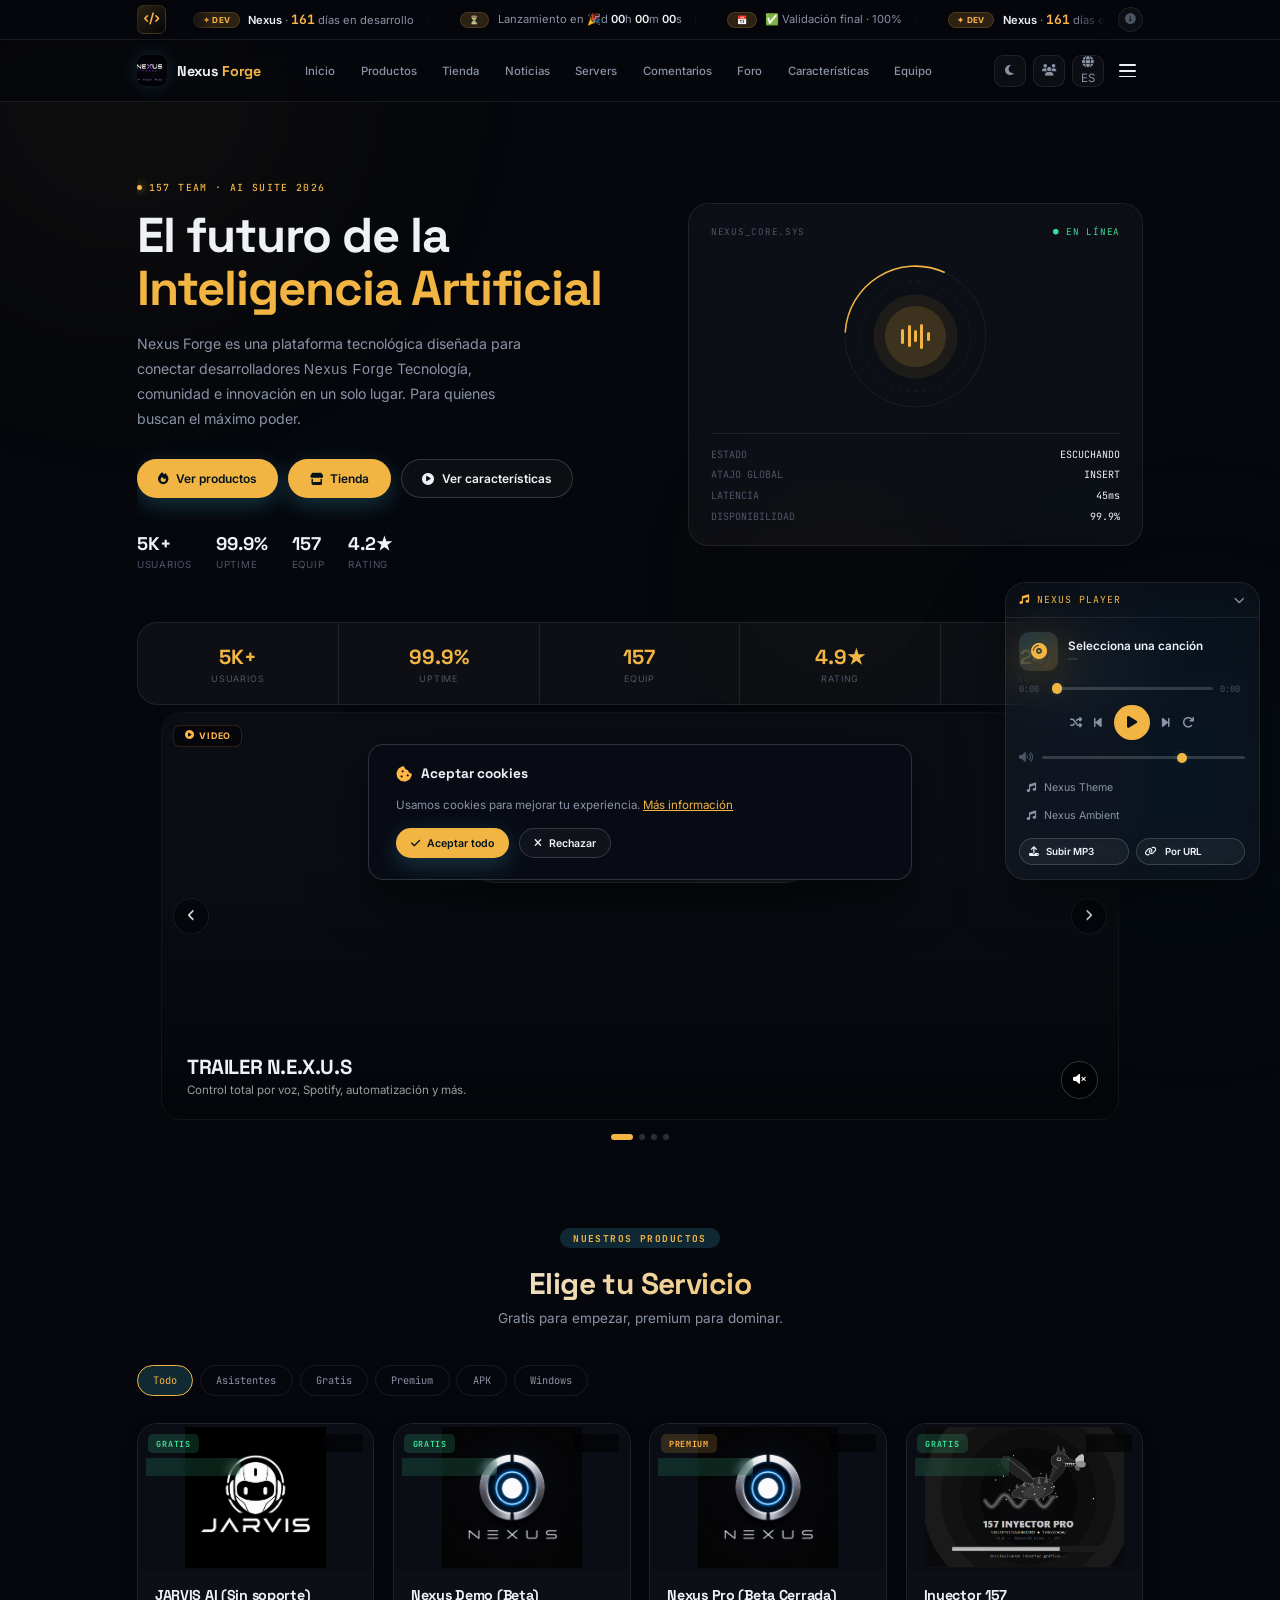
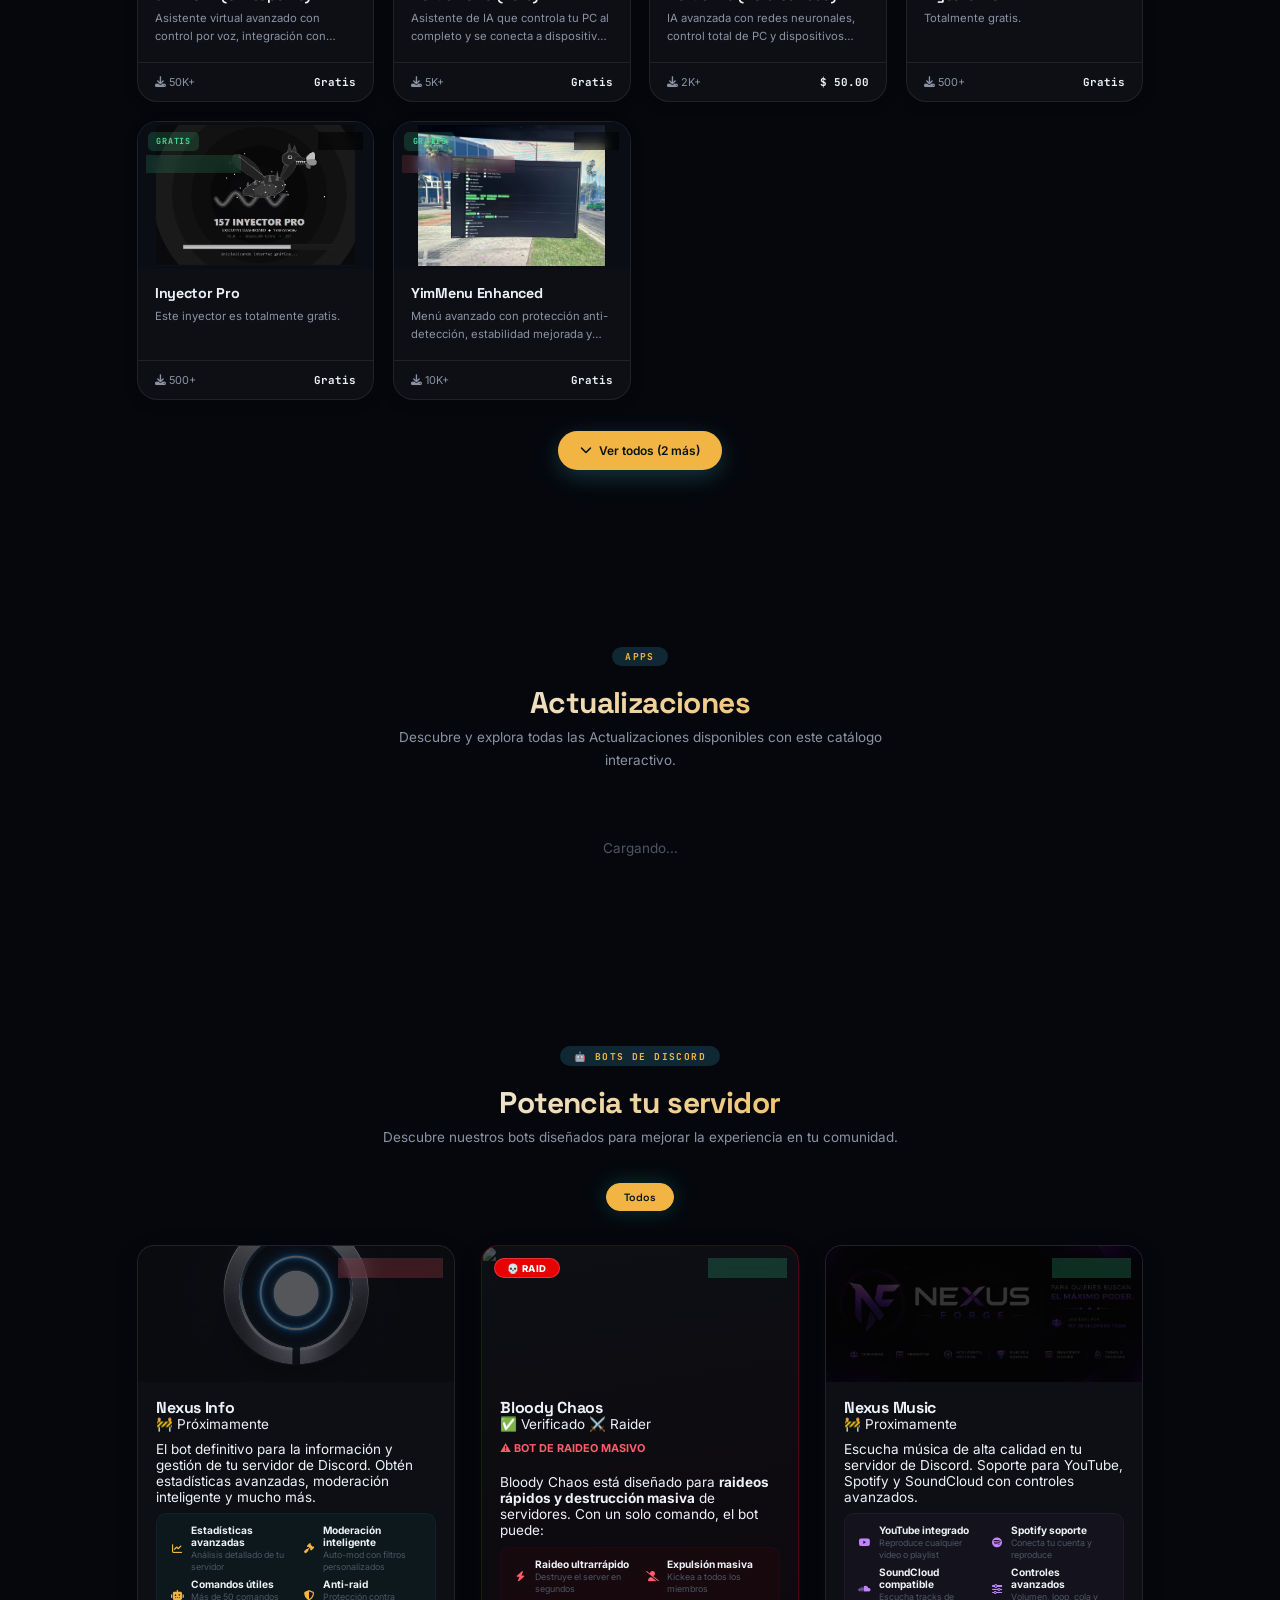
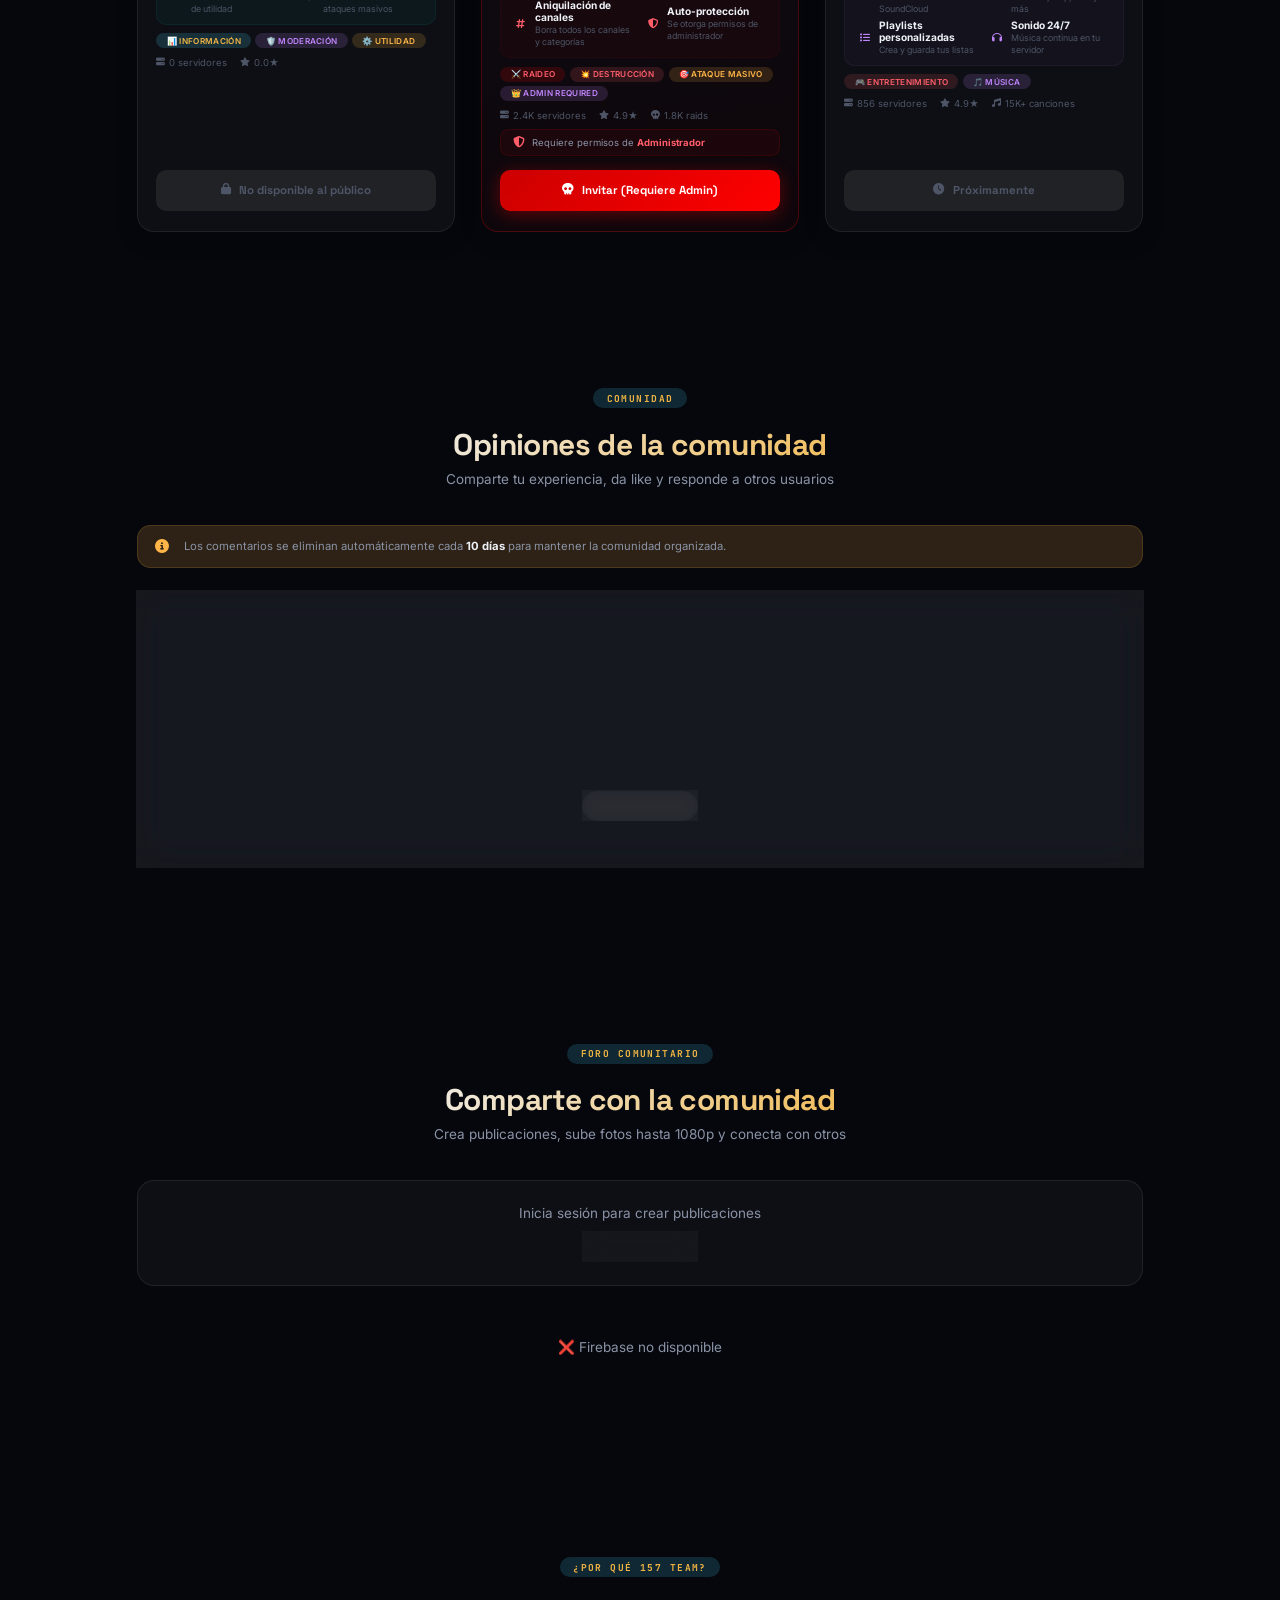
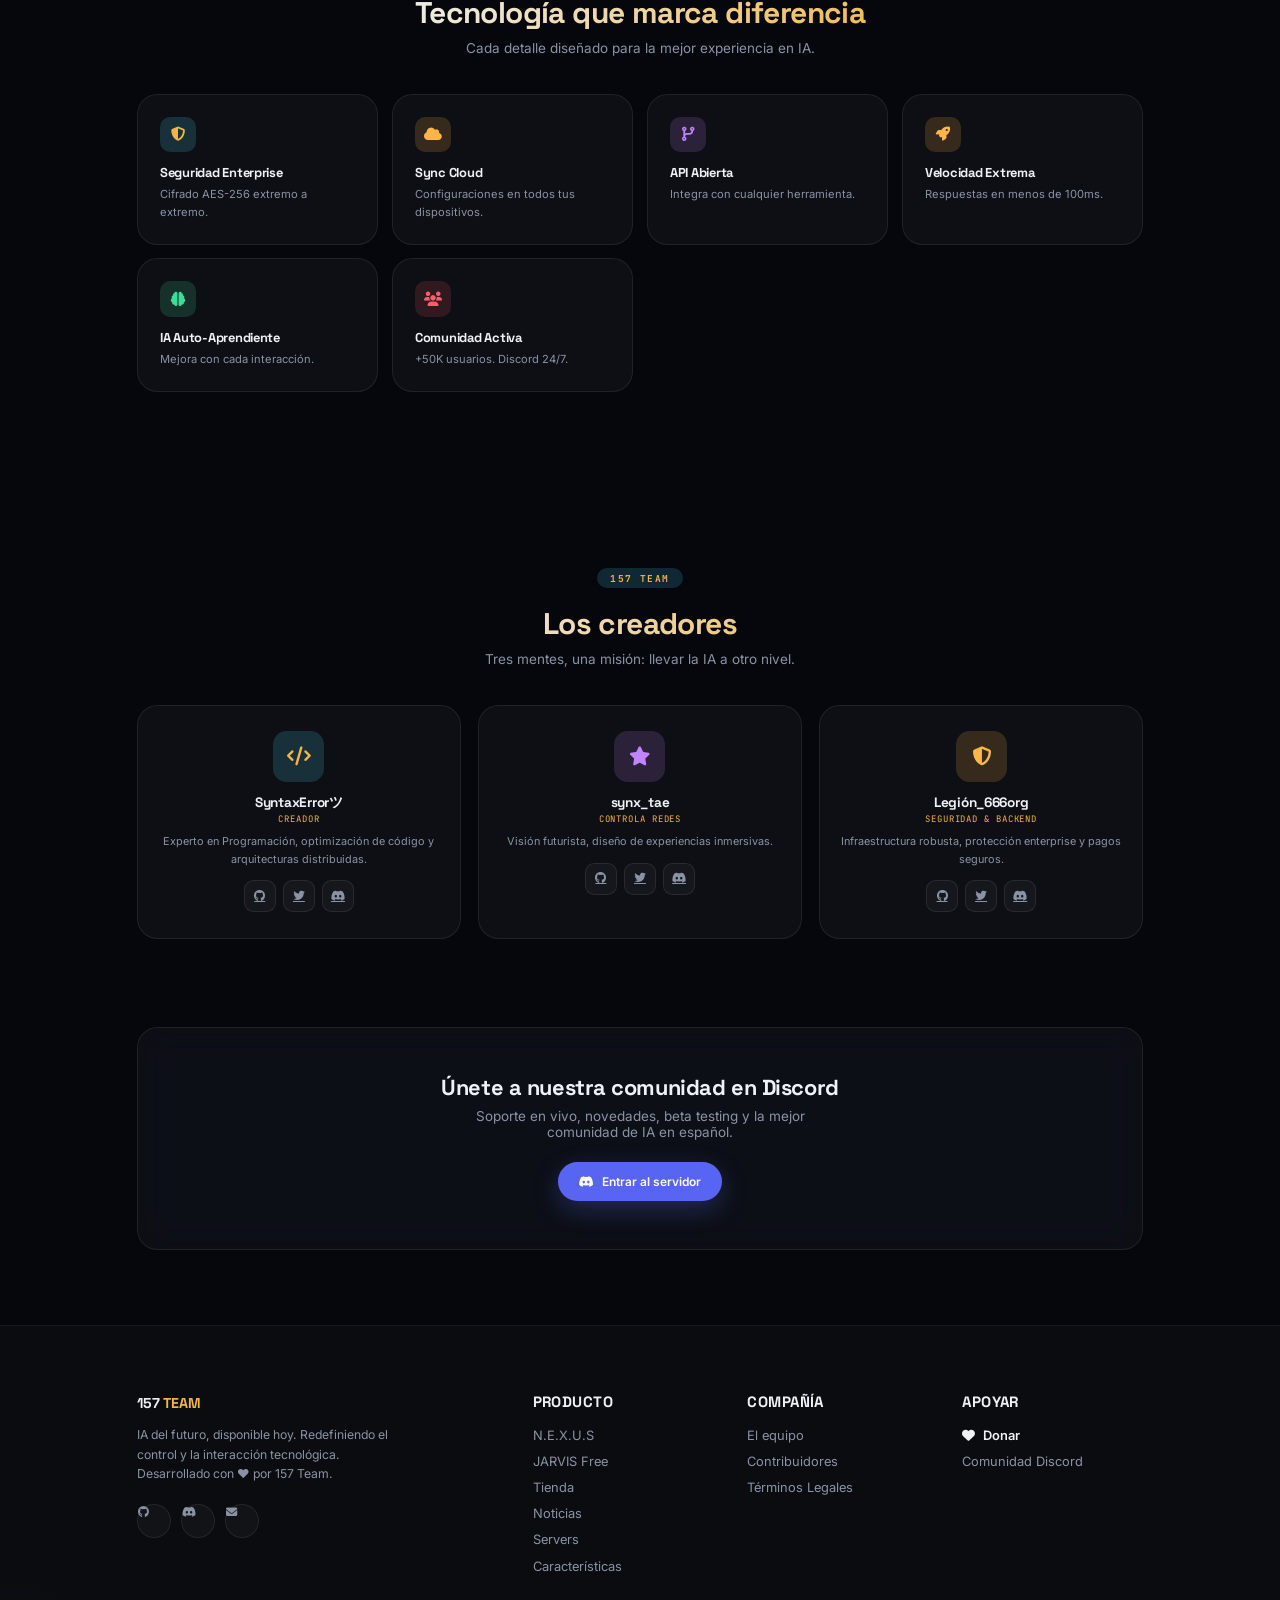
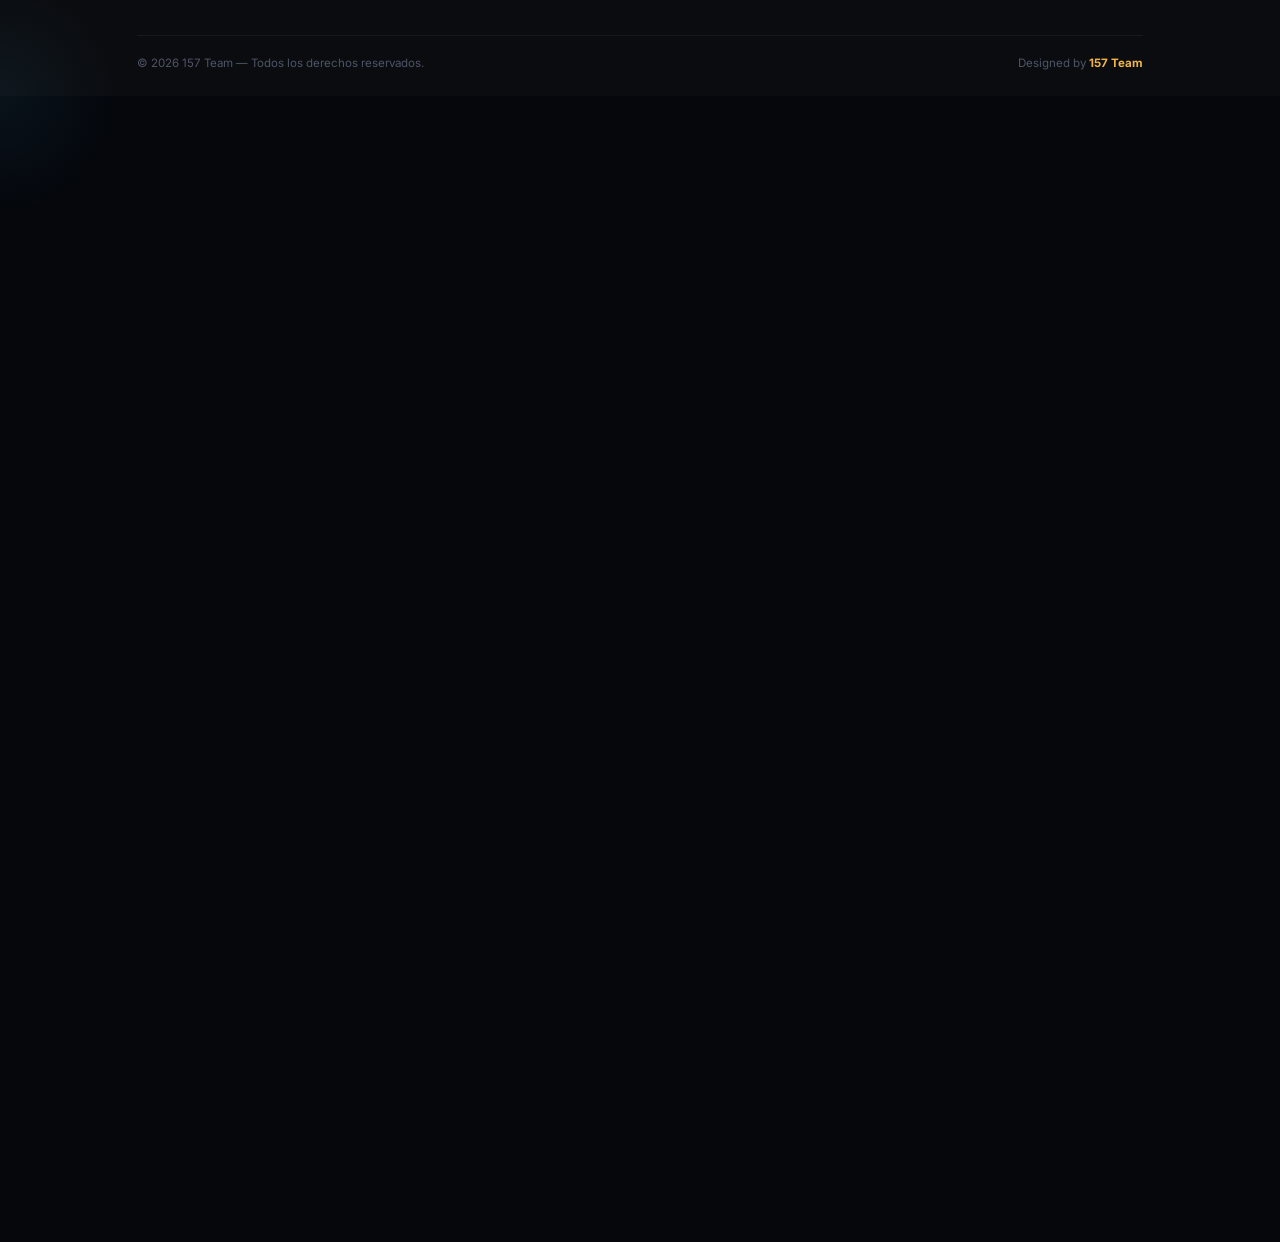
==== commit 2f1483de: "Update index.html" ====
--- a/index.html
+++ b/index.html
@@ -44,8 +44,8 @@
     <link href="https://fonts.googleapis.com/css2?family=Space+Grotesk:wght@500;600;700&family=Inter:wght@400;500;600;700&family=JetBrains+Mono:wght@400;500;700&display=swap" rel="stylesheet">
     <link rel="stylesheet" href="https://cdnjs.cloudflare.com/ajax/libs/font-awesome/6.5.0/css/all.min.css">
     <link rel="stylesheet" href="css/style.css?v=2">
-    <script type="module" src="js/firebase-init.js?v=3"></script>
-    <script src="js/script.js?v=3"></script>
+    <script type="module" src="js/firebase-init.js?v=4"></script>
+    <script src="js/script.js?v=4"></script>
     <script src="js/i18n.js?v=3"></script>
 </head> 
 <body>
